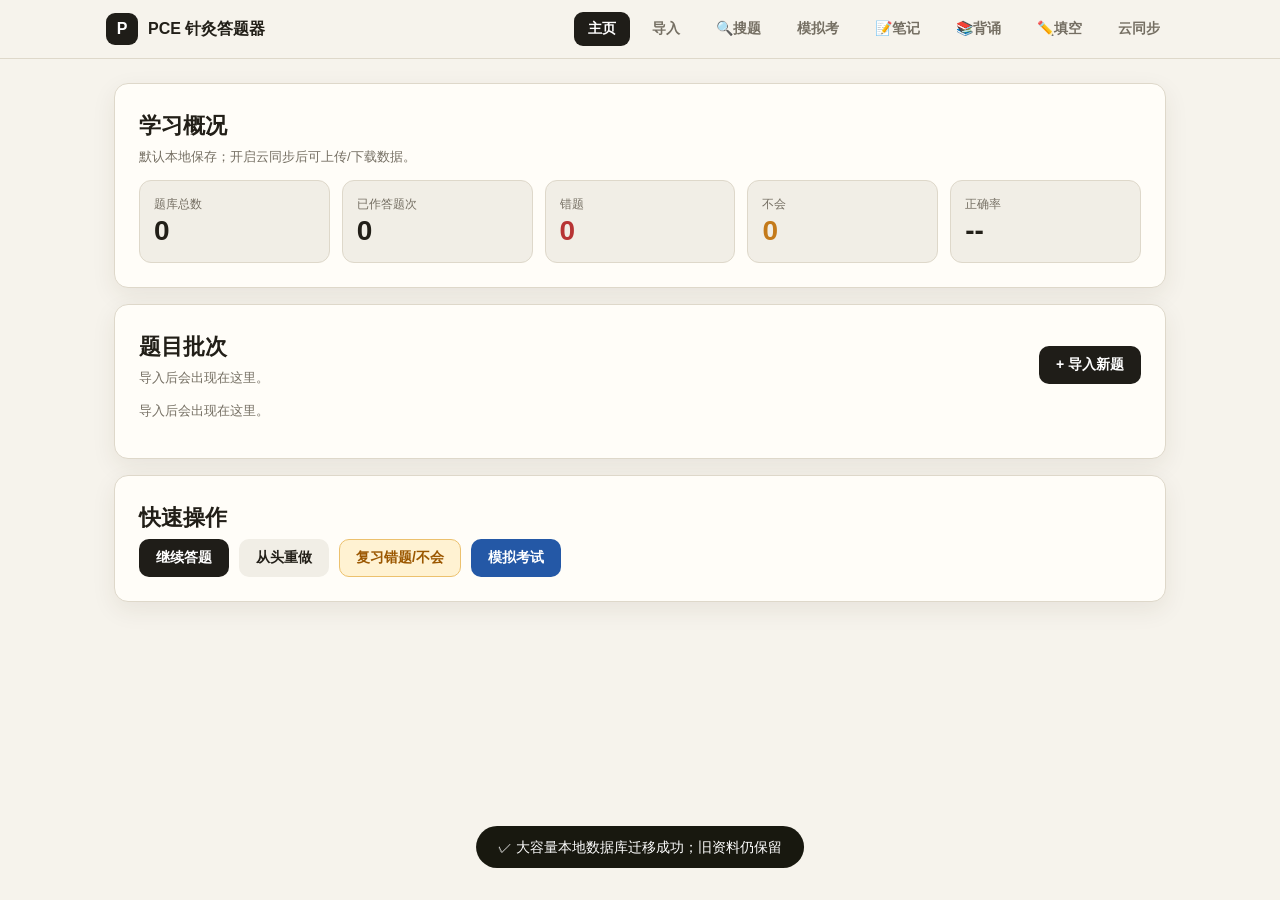
==== index.html @ 820c44d5 "Update app.js script version in index.html" ====
<!doctype html>
<html lang="zh-CN">
<head>
  <meta charset="utf-8" />
  <meta name="viewport" content="width=device-width, initial-scale=1" />
  <title>PCE 针灸答题器</title>
  <meta name="theme-color" content="#1f1d18" />
  <meta name="apple-mobile-web-app-capable" content="yes" />
  <meta name="apple-mobile-web-app-title" content="PCE答题器" />
  <link rel="manifest" href="manifest.json" />
  <link rel="stylesheet" href="style.css" />
</head>
<body>
<header>
  <div class="nav">
    <div class="brand"><div class="logo">P</div><span>PCE 针灸答题器</span></div>
    <button class="tab active" data-page="home">主页</button>
    <button class="tab" data-page="import">导入</button>
    <button class="tab" data-page="search">🔍搜题</button>
    <button class="tab" data-page="mock">模拟考</button>
    <button class="tab" data-page="notes">📝笔记</button>
    <button class="tab" data-page="study">📚背诵</button>
    <button class="tab" data-page="fill">✏️填空</button>
    <button class="tab" data-page="cloud">云同步</button>
  </div>
</header>

<main>
  <!-- HOME -->
  <section id="home" class="page active">
    <div class="card">
      <div class="title">学习概况</div>
      <div class="sub">默认本地保存；开启云同步后可上传/下载数据。</div>
      <div class="grid">
        <div class="stat"><div class="k">题库总数</div><div class="v" id="st-total">0</div></div>
        <div class="stat"><div class="k">已作答题次</div><div class="v" id="st-done">0</div></div>
        <div class="stat"><div class="k">错题</div><div class="v redtext" id="st-wrong">0</div></div>
        <div class="stat"><div class="k">不会</div><div class="v orangetext" id="st-dk">0</div></div>
        <div class="stat"><div class="k">正确率</div><div class="v" id="st-rate">--</div></div>
      </div>
    </div>
    <div class="card">
      <div class="row">
        <div><div class="title">题目批次</div><div class="sub">导入后会出现在这里。</div></div>
        <button class="btn primary spacer" onclick="showPage('import')">+ 导入新题</button>
      </div>
      <div id="batch-list"></div>
    </div>
    <div class="card">
      <div class="title">快速操作</div>
      <div class="row">
        <button class="btn primary" onclick="resumeQuiz()">继续答题</button>
        <button class="btn" onclick="startFirstBatch(true)">从头重做</button>
        <button class="btn orange" onclick="showPage('review');renderReview()">复习错题/不会</button>
        <button class="btn blue" onclick="showPage('mock');renderMockSetup()">模拟考试</button>
      </div>
    </div>
  </section>

  <!-- IMPORT -->
  <!-- SEARCH -->
  <section id="search" class="page">
    <div id="search-area"></div>
  </section>

  <section id="import" class="page">
    <div class="card">
      <div class="row"><button class="btn small" onclick="navBack()">← 返回</button><div class="title spacer" style="margin-left:10px">导入题目</div></div>
      <div class="sub">支持粘贴文本。TXT 可直接上传；PDF/DOCX 建议先复制文字粘贴。</div>
      <input id="batch-name" class="full" placeholder="批次名称，例如：PCE模拟卷A" />
      <label class="upload">
        <input id="file-input" type="file" accept=".txt" />
        <div class="upload-icon">📎</div>
        <div><b>点击上传 TXT</b></div>
        <div class="sub" id="upload-status">如果是 PDF/Word，请先复制题目文字再粘贴。</div>
      </label>
      <textarea id="raw" placeholder="把题目粘贴在这里：

34. 范女士月经延期，血量少，色淡，质稀。诊断为：
a）虚寒。b）实寒。c）气滞。d）阳虚。e）血虚。
答案：A"></textarea>
      <div class="hint"><b>格式：</b>题号用 34. 或 34、；选项用 A. / A) / a）都可以。答案可写"答案：A"。</div>
      <div class="row mt">
        <button class="btn primary" onclick="importQuestions(true)">导入并开始</button>
        <button class="btn" onclick="importQuestions(false)">仅导入</button>
        <span class="spacer sub">每题限时</span>
        <input id="limit" type="number" min="0" max="600" value="60" class="tiny" />
        <span class="sub">秒，0=不限时</span>
      </div>
      <div id="import-msg" class="sub mt"></div>
    </div>
  </section>

  <!-- QUIZ -->
  <section id="quiz" class="page">
    <div class="card">
      <div class="qtop">
        <div><div class="qcount">题 <strong id="q-num">--</strong> / <span id="q-total">--</span></div><div class="sub" id="q-batch"></div></div>
        <div class="timer spacer" id="timer" title="点击暂停/停止/重启">--</div>
      </div>
      <div class="progress"><div class="bar" id="qbar"></div></div>
      <div class="case" id="casebox"></div>
      <div class="qbody" id="qbody"></div>
      <div id="q-annotation-wrap" style="margin:6px 0 2px 0;display:none">
        <div style="font-size:12px;color:#888;margin-bottom:3px">📝 题目注释：</div>
        <div id="q-annotation-display" style="font-size:13px;color:#555;background:#fffbe6;border:1px solid #f0d060;border-radius:6px;padding:7px 10px;white-space:pre-wrap;cursor:pointer" onclick="toggleAnnotationEdit()"></div>
      </div>
      <div id="q-annotation-edit" style="margin:6px 0 2px 0;display:none">
        <textarea id="q-annotation-input" placeholder="添加题目注释（例如：案例题补充文字、考点说明…）" style="width:100%;min-height:60px;padding:8px;border:1px solid #f0d060;border-radius:6px;font-size:13px;resize:vertical;box-sizing:border-box;background:#fffdf5" oninput="saveAnnotation()"></textarea>
        <div style="font-size:11px;color:#aaa;margin-top:2px">输入后自动保存，点题目注释区域收起</div>
      </div>
      <button id="q-annotation-btn" onclick="toggleAnnotationEdit()" style="font-size:13px;color:#6040b0;background:#f0ebff;border:1px solid #d4c9f5;border-radius:6px;cursor:pointer;padding:5px 12px;margin-bottom:6px">📝 添加题目注释</button>
      <div class="opts" id="opts"></div>
      <div class="row actions" id="quiz-actions">
        <button class="btn small" onclick="prevQ()">← 上一题</button>
        <button class="btn small" onclick="skipQ()">跳过</button>
        <button class="btn small orange" id="dkbtn" onclick="toggleDK()">不会</button>
        <button class="btn small primary" onclick="nextQ()">确认/下一题 →</button>
        <button class="btn small red spacer" onclick="finishQuiz()">结束</button>
        <button class="btn small" id="back-to-search-btn" style="display:none" onclick="navTo('search')">🔍 回搜题</button>
      </div>
    </div>
  </section>

  <!-- RESULT -->
  <section id="result" class="page">
    <div class="card">
      <div class="row"><button class="btn small" onclick="navBack()">← 返回</button><div class="title spacer" style="margin-left:10px">答题结果</div></div>
      <div class="sub" id="result-batch"></div>
      <div class="grid">
        <div class="stat"><div class="k">总题</div><div class="v" id="rs-total">0</div></div>
        <div class="stat"><div class="k">答对</div><div class="v greentext" id="rs-ok">0</div></div>
        <div class="stat"><div class="k">答错</div><div class="v redtext" id="rs-bad">0</div></div>
        <div class="stat"><div class="k">不会</div><div class="v orangetext" id="rs-dk">0</div></div>
        <div class="stat"><div class="k">正确率</div><div class="v" id="rs-rate">--</div></div>
      </div>
    </div>
    <div class="card">
      <div class="title">补充/更正答案</div>
      <div class="sub">支持：43.A 每行一个，或 ACBDE 字母串。</div>
      <textarea id="answer-key" class="short" placeholder="43.A&#10;44.C&#10;45.B"></textarea>
      <div class="row mt">
        <button class="btn blue" onclick="compareKey()">按答案核对</button>
        <button class="btn purple" onclick="printReport()">打印复习报告 / 存 PDF</button>
        <button class="btn" onclick="downloadCSV()">下载 CSV</button>
      </div>
      <div id="key-msg" class="sub mt"></div>
    </div>
    <div class="card">
      <div class="title">明细</div>
      <div class="tablewrap">
        <table>
          <thead><tr><th>题号</th><th>题目</th><th>我选</th><th>答案</th><th>结果</th><th>解析</th></tr></thead>
          <tbody id="result-table"></tbody>
        </table>
      </div>
    </div>
  </section>

  <!-- REVIEW -->
  <section id="review" class="page">
    <div id="review-list"></div>
  </section>

  <!-- MOCK -->
  <section id="mock" class="page">
    <div id="mock-area"></div>
  </section>

  <!-- NOTES -->
  <section id="notes" class="page">
    <!-- rendered by renderNotes() -->
  </section>

  <!-- STUDY — 背诵页 -->
  <section id="study" class="page">
    <div id="study-area"></div>
  </section>

  <!-- FILL -->
  <section id="fill" class="page">
    <div id="fill-area"></div>
  </section>

  <!-- CLOUD -->
  <section id="cloud" class="page">
    <div class="card">
      <div class="row"><button class="btn small" onclick="navBack()">← 返回</button><div class="title spacer" style="margin-left:10px">云同步</div></div>
      <div class="sub">使用 Firebase 免费云端。先本地能用；设置 Firebase 后可注册账号、上传、下载。</div>
      <div class="hint">
        <b>Firebase 设置步骤：</b><br>
        1. Firebase Console → Add project<br>
        2. Build → Authentication → Email/Password 开启<br>
        3. Build → Firestore Database → Create database<br>
        4. Project settings → Web app → 复制 firebaseConfig<br>
        5. 粘贴到下面保存
      </div>
      <textarea id="firebase-config" class="short" placeholder='{"apiKey":"...","authDomain":"...","projectId":"...","storageBucket":"...","messagingSenderId":"...","appId":"..."}'></textarea>
      <div class="row mt">
        <button class="btn primary" onclick="saveFirebaseConfig()">保存 Firebase 配置</button>
        <button class="btn" onclick="loadFirebaseConfigToBox()">读取已保存配置</button>
      </div>
      <hr class="sep">
      <div class="hint">
        <b>🤖 Claude AI 解析功能：</b><br>
        需要 Anthropic API Key。去 <a href="https://console.anthropic.com" target="_blank" style="color:#1a4fa0">console.anthropic.com</a> → API Keys → Create Key<br>
        Key 只存在你自己的浏览器里。
      </div>
      <div class="row mt">
        <input id="api-key-input" type="password" placeholder="sk-ant-api03-..." style="flex:1" />
        <button class="btn primary" onclick="saveApiKey()">保存 API Key</button>
      </div>
      <div id="api-key-status" class="sub mt"></div>
      <hr class="sep">
      <div class="row">
        <input id="cloud-email" placeholder="Email" />
        <input id="cloud-pass" type="password" placeholder="Password" />
        <button class="btn blue" onclick="cloudRegister()">注册</button>
        <button class="btn primary" onclick="cloudLogin()">登录</button>
        <button class="btn" onclick="cloudLogout()">退出</button>
      </div>
      <div id="cloud-status" class="hint mt">未登录。</div>
      <div class="row mt">
        <button class="btn green" onclick="cloudUpload()">上传本地数据到云端</button>
        <button class="btn orange" onclick="cloudDownload()">从云端下载覆盖本地</button>
      </div>
      <div class="hint mt"><b>注意：</b>下载会覆盖当前本地数据。第一次同步建议先上传。</div>
    </div>
  </section>
</main>

<!-- MODAL -->
<div id="modal-bg" class="modal-bg" onclick="if(event.target.id==='modal-bg')closeModal()">
  <div class="modal">
    <div class="modal-header row"><b id="m-title">题目</b><button class="btn small spacer" onclick="closeModal()">✕ 关闭</button></div>
    <div id="m-content" class="mt"></div>
  </div>
</div>
<div id="toast"></div>

<script src="app.js?v=181"></script>
<script>
  // Init notes page when tab clicked
  document.querySelector('.tab[data-page="notes"]').addEventListener('click', function(){ renderNotes(); });
  // study and fill tab clicks handled in app.js tab handler
  var reviewTab=document.querySelector('.tab[data-page="review"]');
  if(reviewTab) reviewTab.addEventListener('click', function(){ renderReview(); });
  document.querySelector('.tab[data-page="mock"]').addEventListener('click', function(){ renderMockSetup(); });
  if ('serviceWorker' in navigator) {
    window.addEventListener('load', function(){ navigator.serviceWorker.register('./sw.js').catch(function(){}); });
  }
</script>
</body>
</html>
---- style.css ----
*{box-sizing:border-box;margin:0;padding:0}
:root{--bg:#f6f3ec;--card:#fffdf8;--card2:#f1eee6;--line:#ded8ca;--text:#221f18;--muted:#756f63;--dark:#1f1d18;--green:#28744d;--red:#b73434;--orange:#c47a1a;--blue:#2458a6;--purple:#6846b7;--radius:14px;--shadow:0 8px 24px rgba(60,45,25,.08)}
body{font-family:-apple-system,BlinkMacSystemFont,"PingFang SC","Microsoft YaHei",Arial,sans-serif;background:var(--bg);color:var(--text);min-height:100vh;line-height:1.6}
header{position:sticky;top:0;z-index:20;background:rgba(246,243,236,.96);backdrop-filter:blur(10px);border-bottom:1px solid var(--line)}
.nav{max-width:1100px;margin:auto;height:58px;display:flex;align-items:center;gap:8px;padding:0 16px;overflow:auto}
.brand{font-weight:850;margin-right:auto;display:flex;align-items:center;gap:10px;white-space:nowrap}.logo{width:32px;height:32px;border-radius:9px;background:var(--dark);color:white;display:flex;align-items:center;justify-content:center;font-weight:900}
button{font-family:inherit;cursor:pointer;border:none}.tab{padding:8px 13px;border-radius:9px;background:transparent;color:var(--muted);font-weight:700;white-space:nowrap}.tab:hover{background:var(--card2);color:var(--text)}.tab.active{background:var(--dark);color:white}
main{max-width:1100px;margin:auto;padding:24px 16px 80px}.page{display:none}.page.active{display:block}.card{background:var(--card);border:1px solid var(--line);border-radius:var(--radius);padding:20px;box-shadow:var(--shadow);margin-bottom:16px}
.title{font-size:22px;font-weight:850;margin-bottom:4px}.sub{color:var(--muted);font-size:13px;margin-bottom:12px}.grid{display:grid;grid-template-columns:repeat(auto-fit,minmax(145px,1fr));gap:12px}.stat{background:var(--card2);border:1px solid var(--line);border-radius:12px;padding:14px}.stat .k{font-size:12px;color:var(--muted)}.stat .v{font-size:28px;font-weight:850;line-height:1.2}
.row{display:flex;gap:10px;align-items:center;flex-wrap:wrap}.spacer{margin-left:auto}.btn{padding:9px 16px;border-radius:10px;font-weight:750;font-size:14px;border:1px solid transparent;background:var(--card2);color:var(--text);display:inline-flex;align-items:center;justify-content:center;gap:6px}.btn:hover{filter:brightness(.97)}.primary{background:var(--dark);color:white}.green{background:var(--green);color:white}.red{background:var(--red);color:white}.orange{background:#fff2d2;color:#9b5700;border-color:#ecc16e}.blue{background:var(--blue);color:white}.purple{background:var(--purple);color:white}.small{padding:6px 10px;font-size:12px;border-radius:8px}
input,textarea,select{font-family:inherit;border:1px solid #c9c0ad;background:#fff;color:var(--text);border-radius:10px;padding:10px 12px;outline:none;font-size:14px}input:focus,textarea:focus{border-color:var(--dark)}textarea{width:100%;min-height:260px;resize:vertical;line-height:1.75}.short{min-height:100px}.full{width:100%;margin-bottom:12px}.tiny{width:75px}.mt{margin-top:12px}.sep{border:none;border-top:1px solid var(--line);margin:16px 0}
.hint{font-size:12px;color:var(--muted);background:var(--card2);border:1px solid var(--line);border-radius:10px;padding:10px 12px;margin-top:10px}.upload{border:2px dashed #c9c0ad;background:var(--card2);border-radius:14px;padding:22px;text-align:center;margin-bottom:12px;cursor:pointer;display:block}.upload:hover{border-color:var(--blue);background:#eaf0fb}.upload input{display:none}.upload-icon{font-size:28px}
.batch{display:flex;align-items:center;gap:10px;padding:12px 14px;border:1px solid var(--line);border-radius:12px;background:var(--card2);margin-bottom:9px}.batch-name{font-weight:800;flex:1;min-width:160px}.badge{display:inline-block;padding:2px 8px;border-radius:999px;font-size:11px;font-weight:800;border:1px solid var(--line);background:white;color:var(--muted);white-space:nowrap}.badge.green{background:#e5f3eb;color:var(--green);border-color:#b9dcc8}.badge.red{background:#fae6e6;color:var(--red);border-color:#efbcbc}.badge.orange{background:#fff2d2;color:#a05b00;border-color:#e9c46c}.badge.blue{background:#e8effa;color:var(--blue);border-color:#bad0ef}
.empty{text-align:center;color:var(--muted);padding:38px 10px}.empty strong{display:block;color:var(--text);font-size:18px;margin-bottom:4px}.redtext{color:var(--red)}.orangetext{color:var(--orange)}.greentext{color:var(--green)}
.qtop{display:flex;align-items:center;gap:14px;border-bottom:1px solid var(--line);padding-bottom:14px;margin-bottom:14px}.qcount{font-size:14px;color:var(--muted)}.qcount strong{font-size:24px;color:var(--text)}.progress{height:6px;background:var(--line);border-radius:99px;overflow:hidden;margin-bottom:16px}.bar{height:100%;background:var(--dark);width:0%;transition:.25s}.timer{min-width:72px;text-align:center;border:1px solid var(--line);background:var(--card2);border-radius:12px;padding:6px 8px;font-weight:850}.timer.warn{color:var(--orange)}.timer.danger{color:var(--red)}
.case{display:none;background:#fff8de;border:1px solid #e5c66d;border-radius:12px;padding:12px 14px;margin-bottom:13px;white-space:pre-wrap;font-size:14px}.case b{color:#805100}.qbody{background:var(--card2);border:1px solid var(--line);border-radius:12px;padding:17px 18px;font-size:16px;white-space:pre-wrap;margin-bottom:15px}
.opts{display:flex;flex-direction:column;gap:9px;margin-bottom:14px}.opt{display:flex;align-items:flex-start;gap:12px;background:white;border:1.7px solid var(--line);border-radius:12px;padding:12px 14px;text-align:left;font-size:15px;color:var(--text);width:100%}.opt:hover{background:#faf7ee}.opt.selected{border-color:var(--dark);background:#f3efe5}.letter{width:28px;height:28px;border-radius:50%;border:1.5px solid var(--line);display:flex;align-items:center;justify-content:center;font-weight:850;flex-shrink:0;background:var(--card2)}.opt.selected .letter{background:var(--dark);color:white;border-color:var(--dark)}
.tablewrap{overflow-x:auto;border:1px solid var(--line);border-radius:12px}table{width:100%;border-collapse:collapse;font-size:13px}th,td{padding:9px 10px;border-bottom:1px solid var(--line);text-align:left;vertical-align:top}th{background:var(--card2);color:var(--muted);font-size:12px}tr:hover td{background:#faf7ee}

/* ══ MODAL FIX — 平板/手机可完整滚动 ══
   关键：modal-bg 本身滚动，modal 不限高度
   这样在华为平板上也能看到全部内容       */
.modal-bg{
  display:none;
  position:fixed;inset:0;
  background:rgba(0,0,0,.48);
  z-index:50;
  /* 改为顶部对齐+背景层可滚动 */
  overflow-y:auto;
  -webkit-overflow-scrolling:touch;
  padding:16px;
}
.modal-bg.open{display:block}
/* 让modal居中但不限高度 */
.modal{
  background:var(--card);
  border-radius:16px;
  max-width:820px;
  width:100%;
  margin:0 auto;          /* 水平居中 */
  /* 不设max-height，让背景层滚动 */
  padding:20px;
  box-shadow:0 20px 70px rgba(0,0,0,.32);
  position:relative;
}
/* 标题栏sticky，滚动时始终可见关闭按钮 */
.modal-header{
  position:sticky;top:-16px;
  background:var(--card);
  z-index:5;
  padding-bottom:10px;
  margin-bottom:4px;
  border-bottom:1px solid var(--line);
}

.explain{background:#f3edff;border:1px solid #d6c7fa;border-radius:12px;padding:12px 14px;margin-top:12px;font-size:14px;white-space:pre-wrap}
#toast{position:fixed;bottom:24px;left:50%;transform:translateX(-50%);background:#1f1d18;color:white;padding:10px 18px;border-radius:999px;z-index:100;opacity:0;transition:.25s;font-size:14px;pointer-events:none}#toast.show{opacity:1}
@media(max-width:640px){.brand span{display:none}.tab{font-size:12px;padding:7px 9px}.qtop{align-items:flex-start}.spacer{margin-left:0}.btn{flex:1}.row.actions .btn{font-size:12px;padding:7px 8px}.batch{align-items:flex-start}.batch .btn{flex:0 0 auto}}
@media print{header,.modal-bg,#toast{display:none!important}body{background:white}main{max-width:none;padding:0}.card{box-shadow:none;border:none}}

/* 计时器状态颜色 */
.timer.green  { color: #2e7d52; }
.timer.orange { color: #c47a1a; }
.timer.red    { color: #b83232; font-weight: 700; }
.timer.paused { color: #888; font-style: italic; }

/* 选项按钮 */
.opt {
  display: flex; align-items: flex-start; gap: 12px;
  padding: 12px 16px; border: 1.5px solid #dddbd3;
  border-radius: 8px; background: #fff; cursor: pointer;
  text-align: left; font-size: 14px; line-height: 1.65;
  color: #18180f; transition: all .12s; width: 100%;
  margin-bottom: 8px; font-family: inherit;
}
.opt:hover, .opt:active { background: #f0efe9; border-color: #c8c5bb; }
.opt.sel { border-color: #18180f; background: #f0efe9; }
.opt.sel .opt-letter { background: #18180f; color: #fff; border-color: #18180f; }
.opt-letter {
  flex-shrink: 0; width: 30px; height: 30px; border-radius: 50%;
  background: #f0efe9; border: 1.5px solid #c8c5bb;
  display: flex; align-items: center; justify-content: center;
  font-size: 13px; font-weight: 700; color: #6b6860;
}
.btn.orange.on { background: #c47a1a !important; color: #fff !important; }
#casebox { background: #fffbe6; border: 1.5px solid #f0d060; border-radius: 8px; padding: 12px 16px; margin-bottom: 1rem; display: none; }
.case-title { font-size: 11px; font-weight: 700; color: #8a6000; margin-bottom: 6px; }
.case-text  { font-size: 14px; line-height: 1.8; white-space: pre-wrap; }
.batch-row { display: flex; align-items: center; gap: 8px; padding: 10px 12px; background: #f0efe9; border: 1px solid #dddbd3; border-radius: 8px; margin-bottom: 6px; flex-wrap: wrap; }
.batch-name { font-size: 14px; font-weight: 600; flex: 1; min-width: 100px; }
.batch-meta { font-size: 12px; color: #6b6860; }
#toast { position: fixed; bottom: 2rem; left: 50%; transform: translateX(-50%); background: #18180f; color: #fff; padding: 10px 22px; border-radius: 30px; font-size: 14px; z-index: 9999; opacity: 0; transition: opacity .3s; pointer-events: none; white-space: nowrap; max-width: 90vw; text-align: center; }
#toast.show { opacity: 1; }

/* 平板 768px+ */
@media (min-width: 768px) {
  .tab { padding: 8px 14px; font-size: 14px; }
  main { padding: 1.5rem; }
  .card { padding: 1.5rem; }
  .grid { grid-template-columns: repeat(5, 1fr); }
  .opts { gap: 10px; }
  .opt { font-size: 15px; padding: 13px 18px; }
  .qbody { font-size: 16px; }
  .modal { max-width: 680px; }
}

/* 手机 max 640px */
@media (max-width: 640px) {
  header .nav { overflow-x: auto; -webkit-overflow-scrolling: touch; scrollbar-width: none; gap: 2px; padding: 0 8px; }
  header .nav::-webkit-scrollbar { display: none; }
  .brand span { display: none; }
  .tab { padding: 6px 10px; font-size: 12px; white-space: nowrap; flex-shrink: 0; }
  main { padding: 0.75rem 0.75rem 5rem; }
  .card { padding: 1rem; border-radius: 10px; }
  .title { font-size: 17px; }
  .grid { grid-template-columns: repeat(3, 1fr); gap: 8px; }
  .stat .v { font-size: 22px; }
  .stat .k { font-size: 11px; }
  .qbody { font-size: 14px; padding: 1rem; }
  .opt { font-size: 13.5px; padding: 11px 12px; gap: 10px; }
  .opt-letter { width: 26px; height: 26px; font-size: 12px; }
  .actions { gap: 6px; }
  .actions .btn { flex: 1; justify-content: center; font-size: 12px; padding: 8px 4px; }
  .tablewrap { font-size: 12px; }
  .tablewrap th, .tablewrap td { padding: 7px 6px; }
  .tablewrap th:nth-child(2), .tablewrap td:nth-child(2) { display: none; }
  /* 手机弹窗从底部弹出 */
  .modal { border-radius: 16px 16px 0 0; margin-bottom: 0; }
}

@media (max-width: 390px) {
  .grid { grid-template-columns: repeat(2, 1fr); }
  .actions .btn { font-size: 11px; padding: 7px 2px; }
}
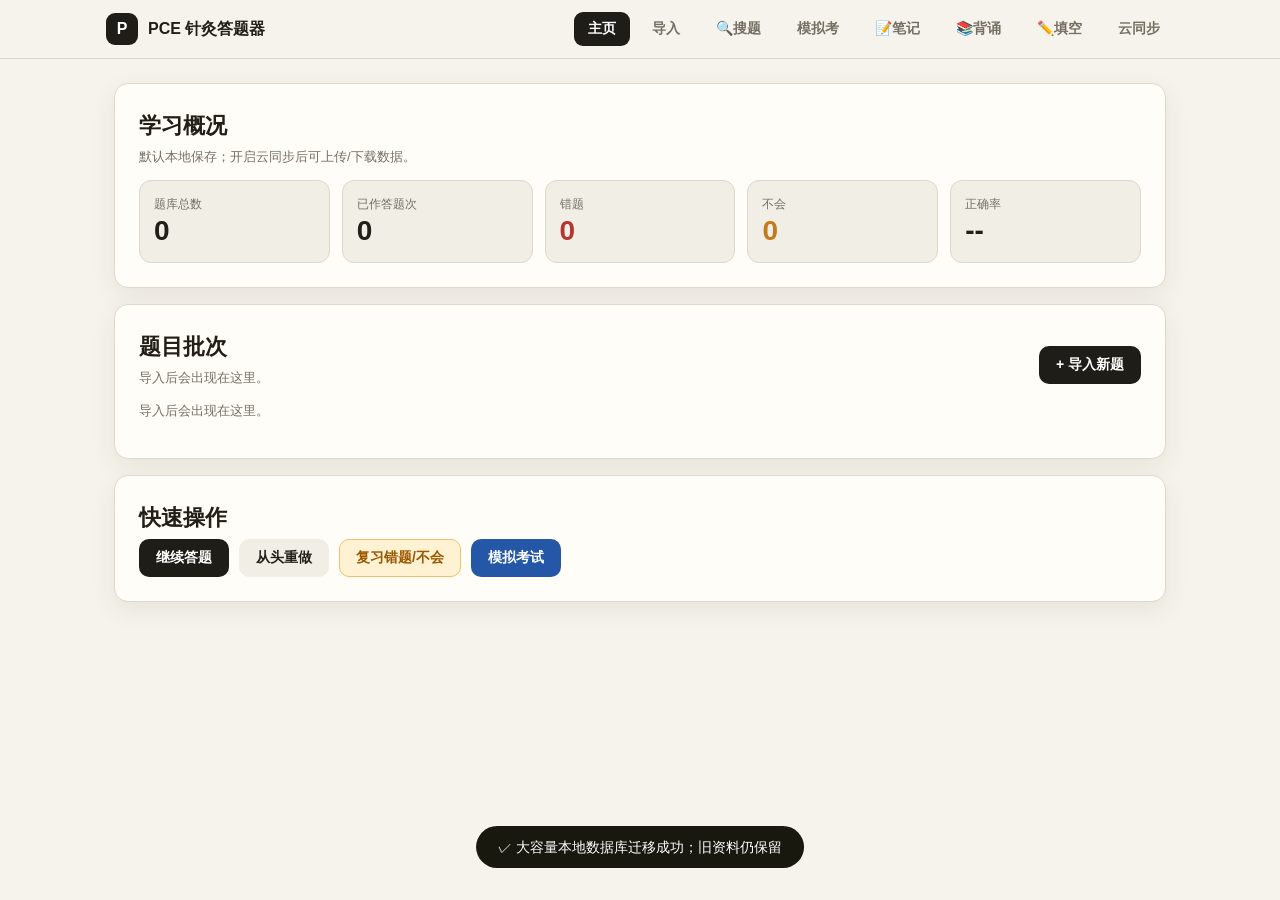
==== commit 3787c915: "Update index.html" ====
--- a/index.html
+++ b/index.html
@@ -238,7 +238,7 @@
 </div>
 <div id="toast"></div>
 
-<script src="app.js?v=181"></script>
+<script src="app.js?v=182"></script>
 <script>
   // Init notes page when tab clicked
   document.querySelector('.tab[data-page="notes"]').addEventListener('click', function(){ renderNotes(); });
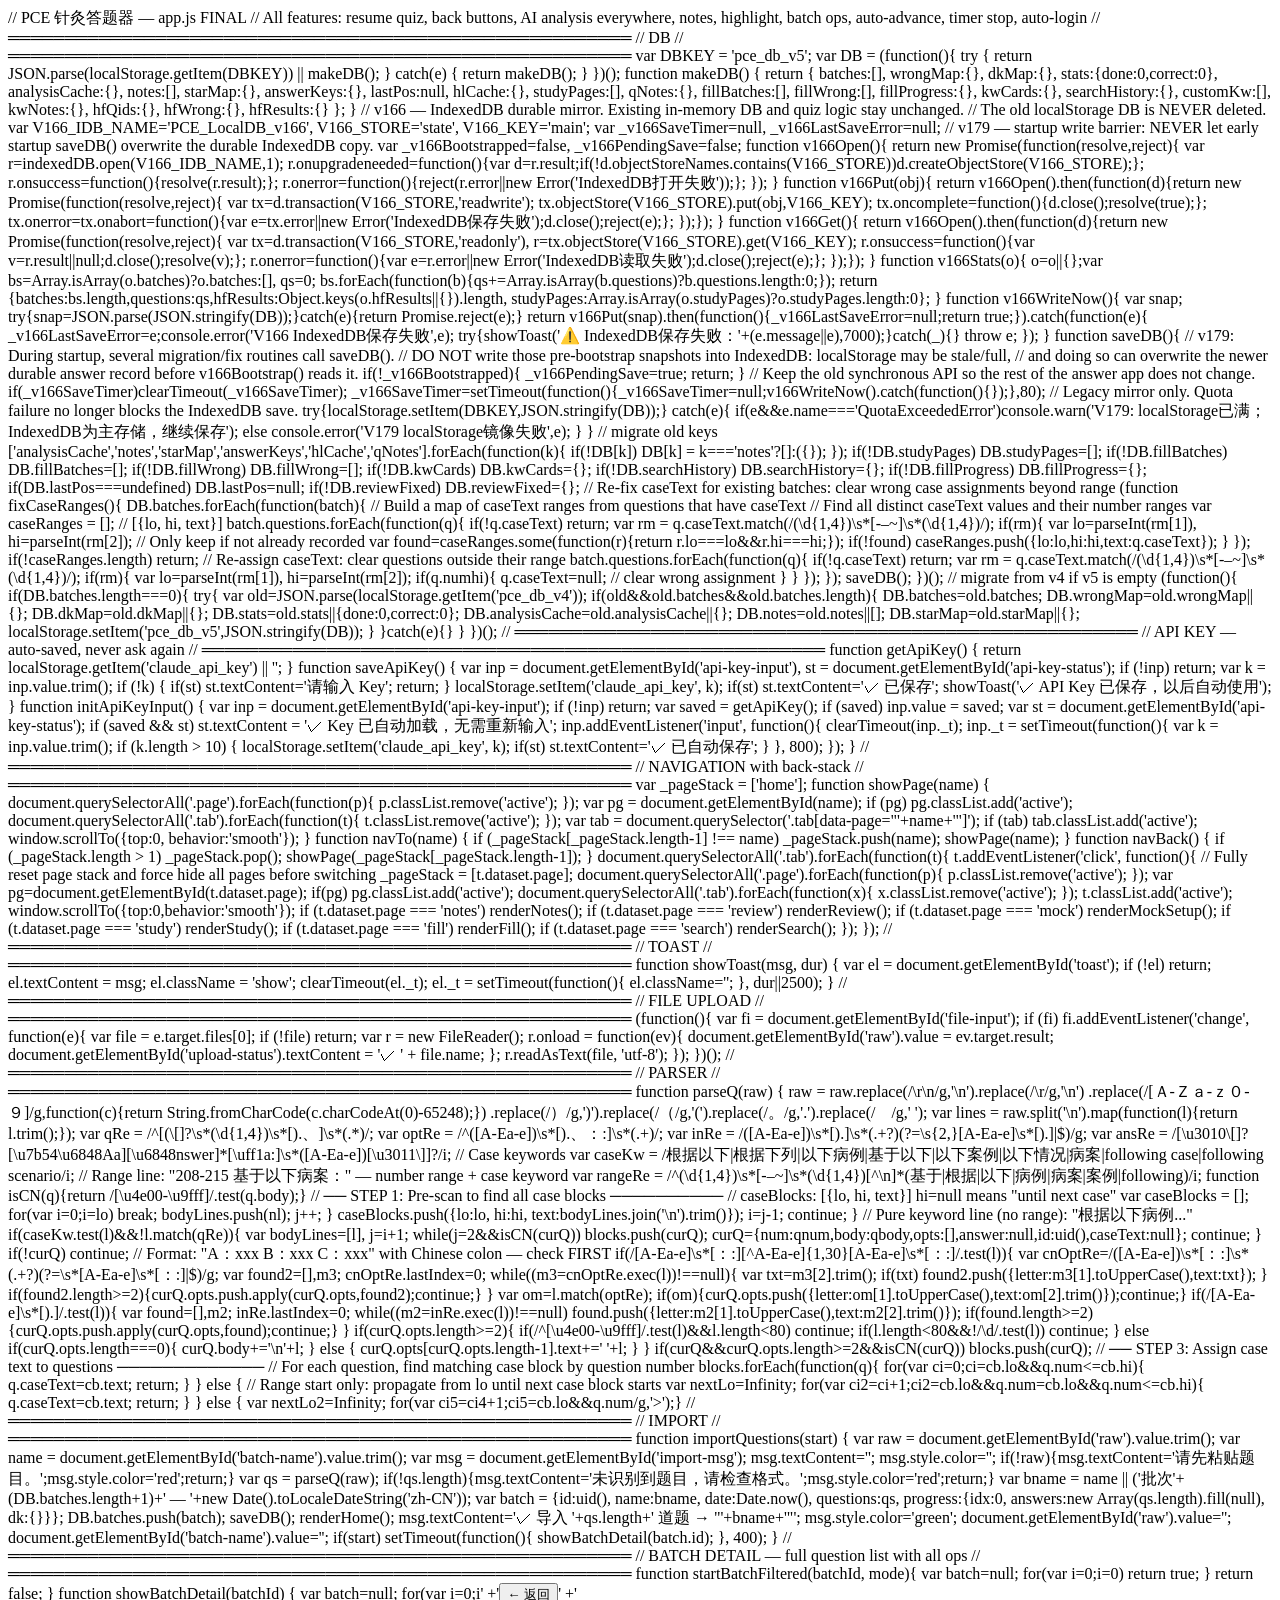
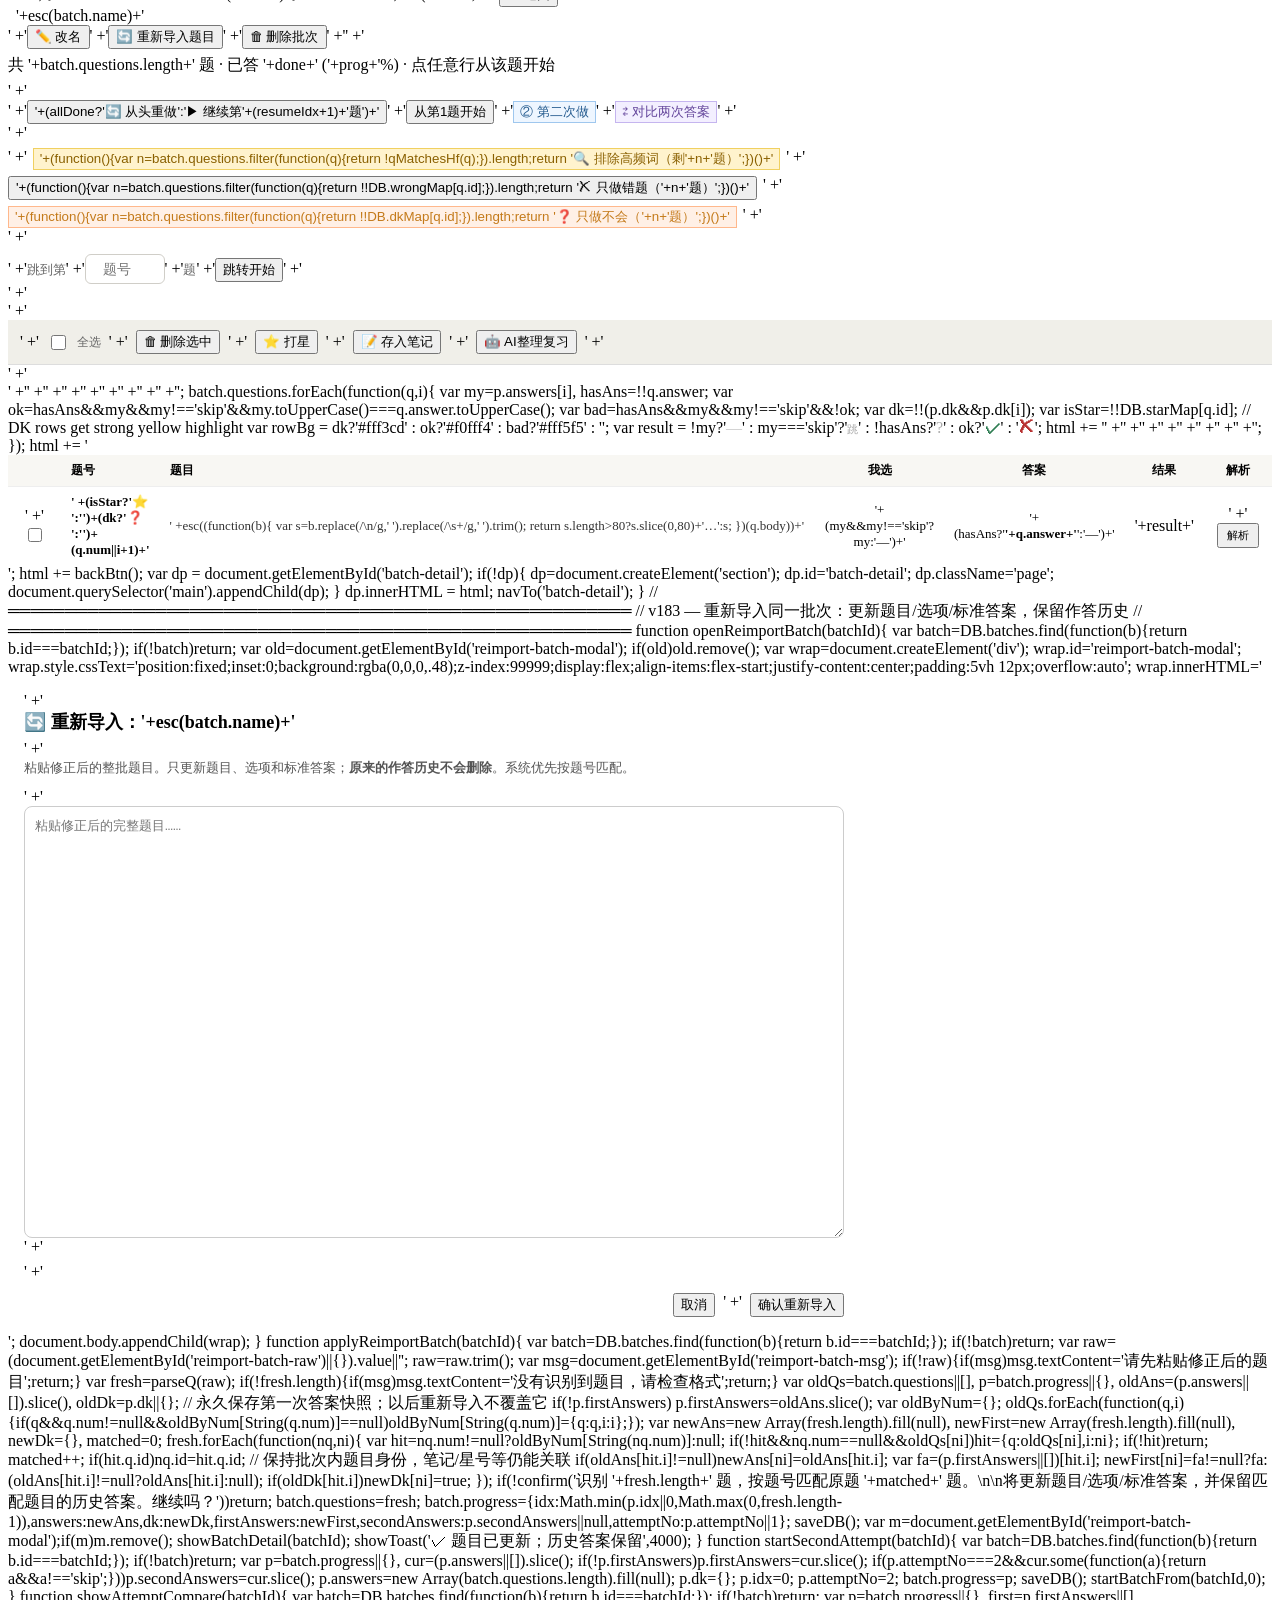
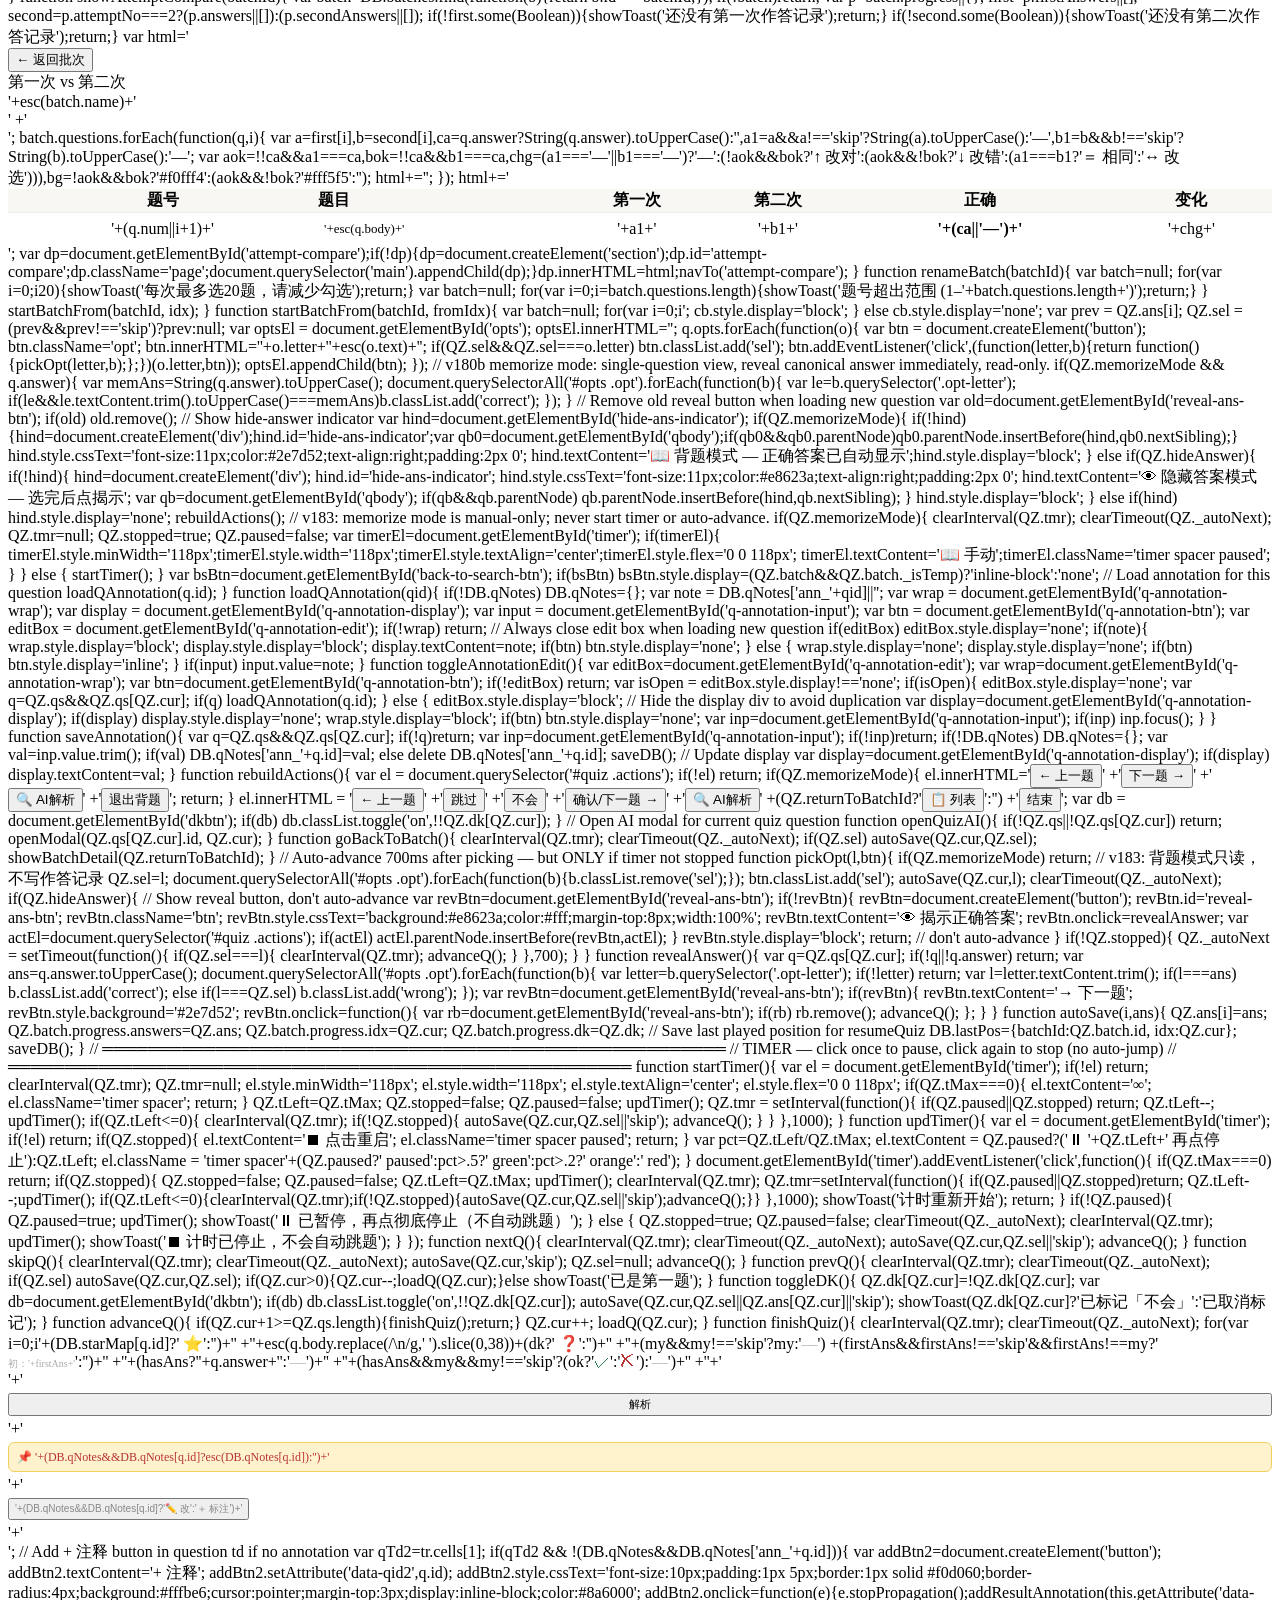
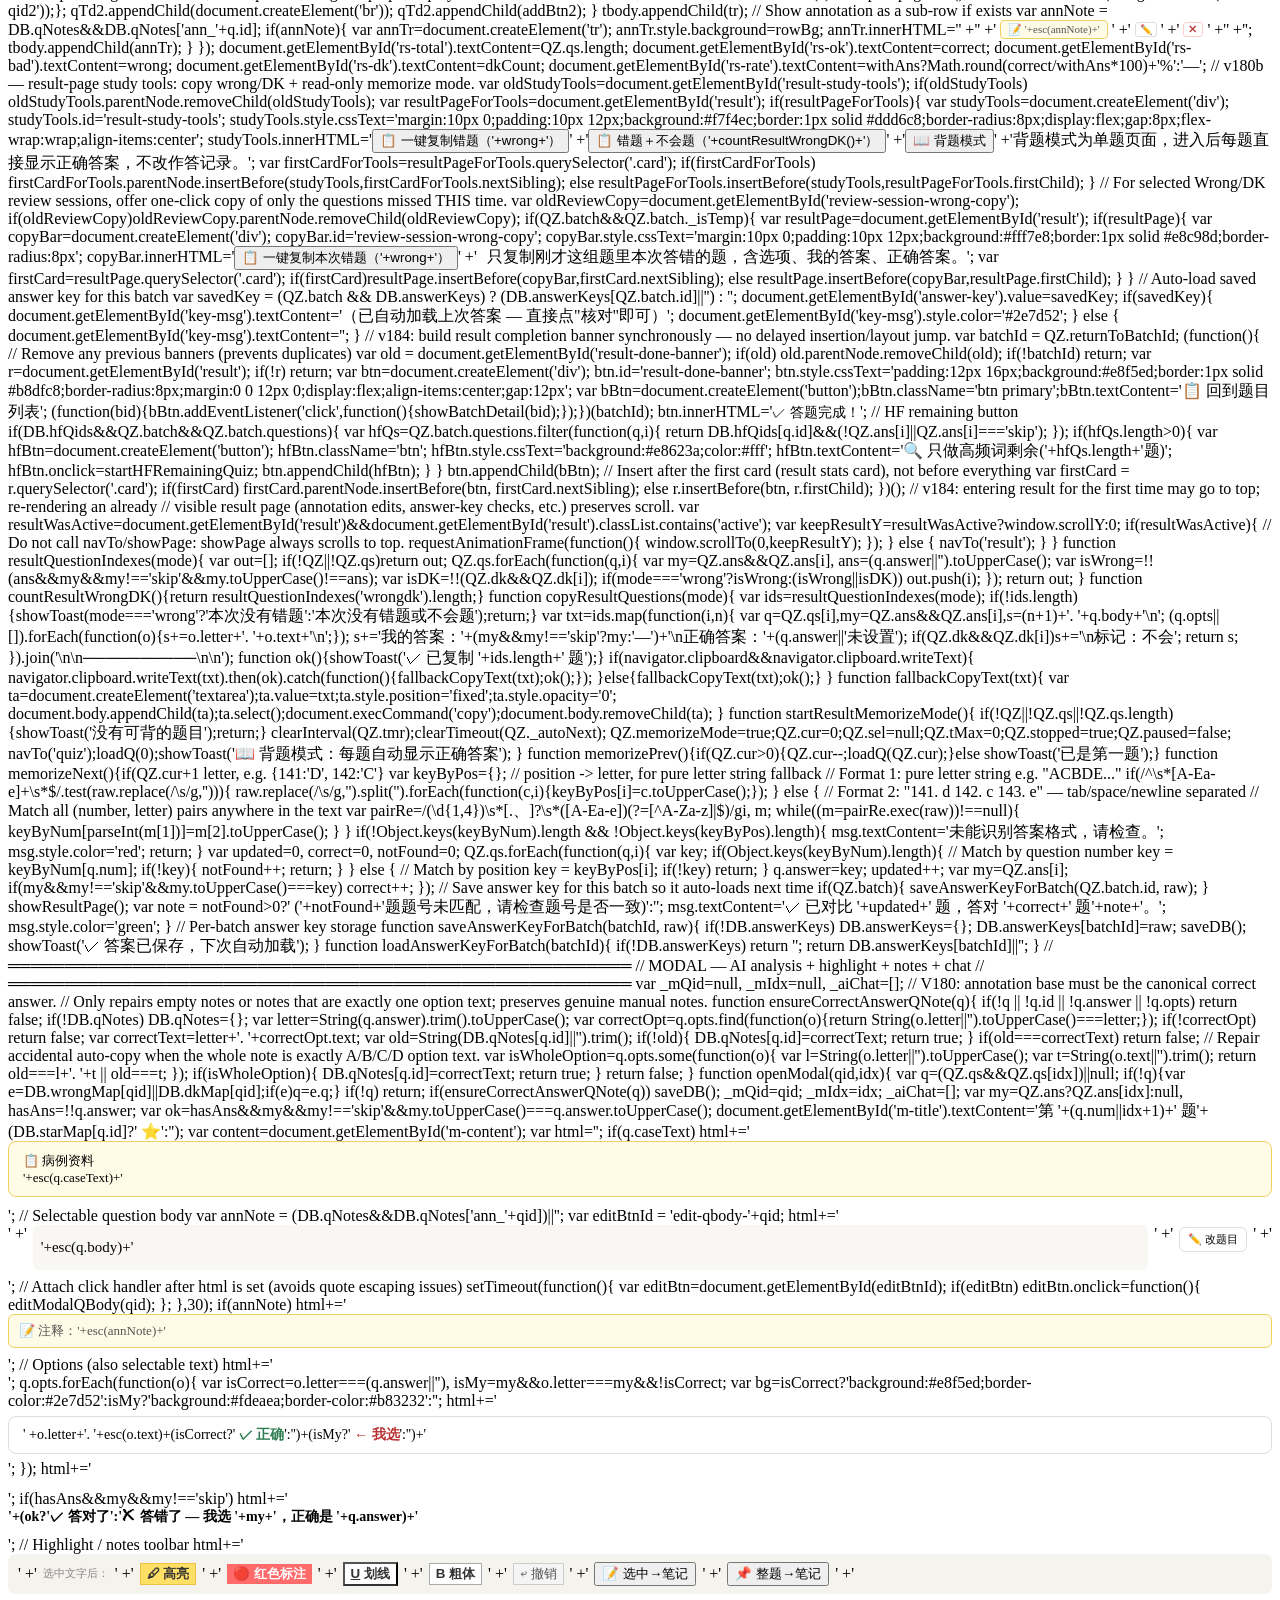
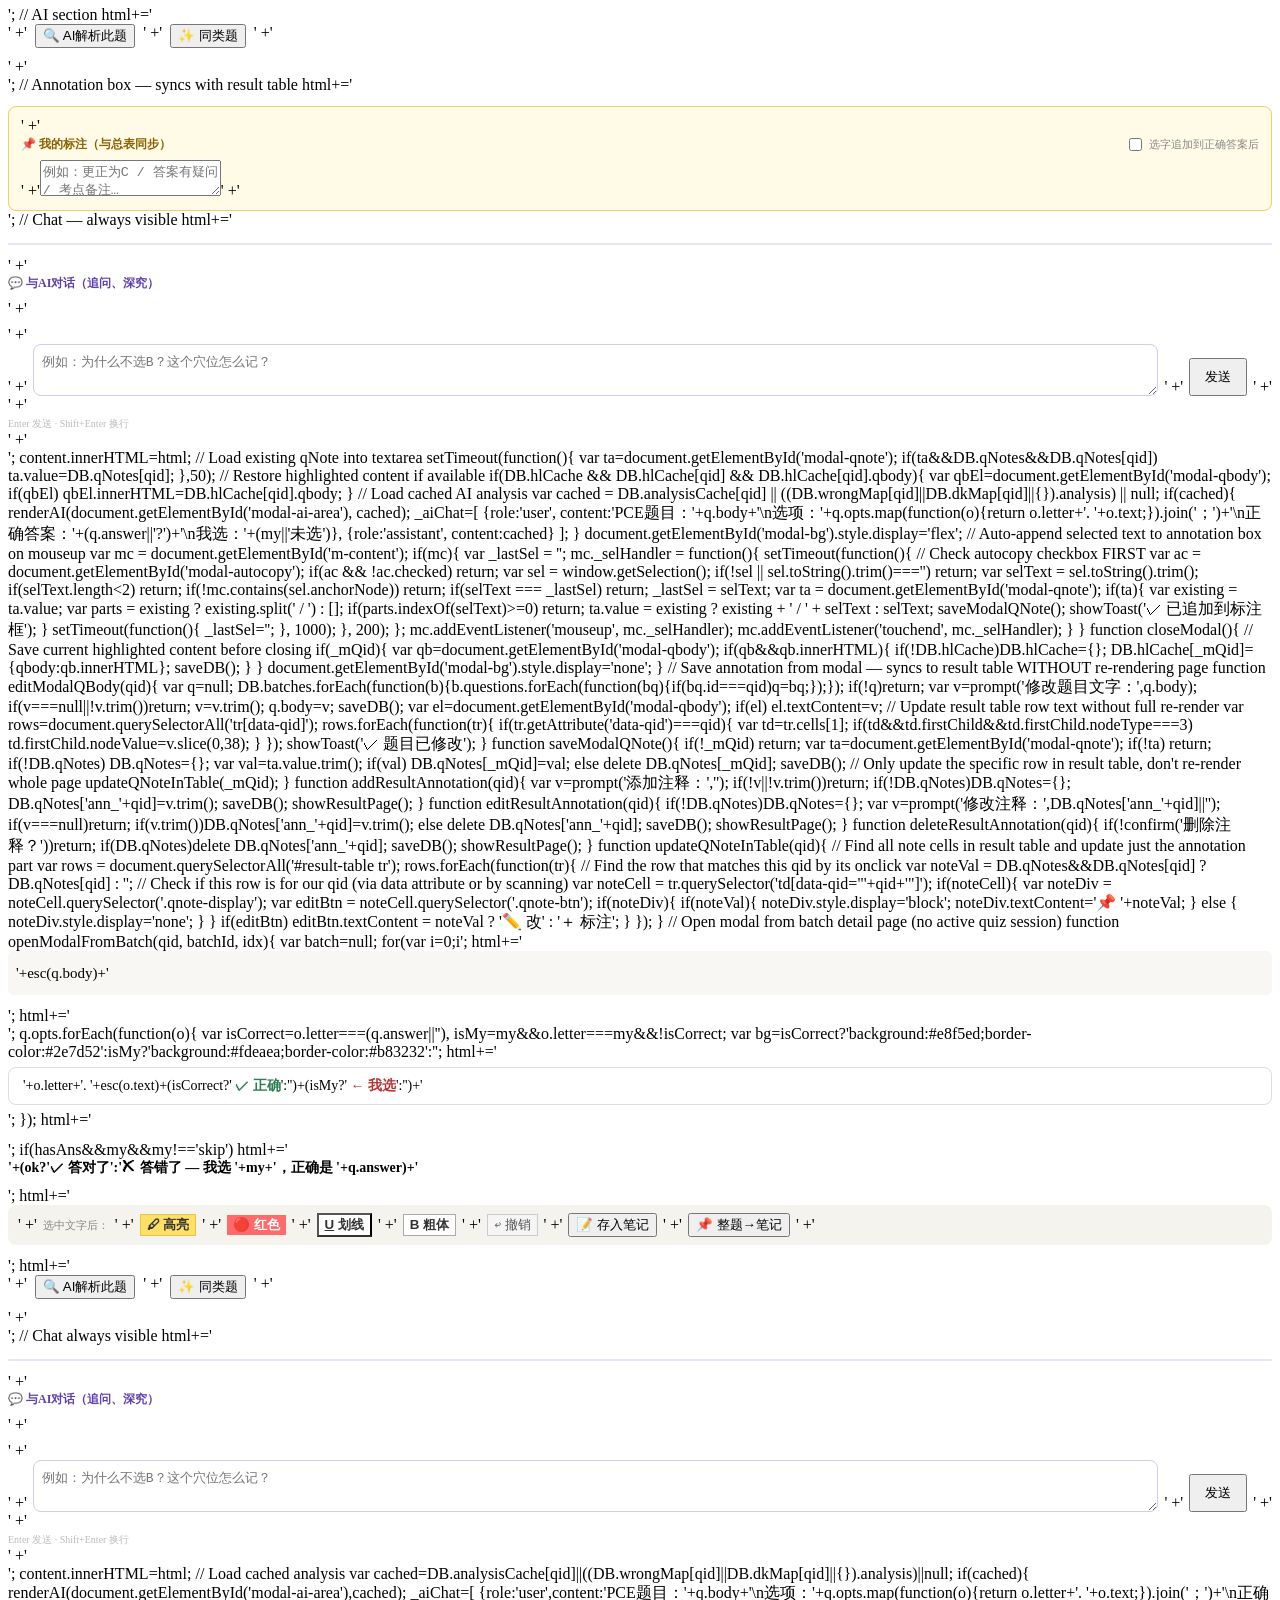
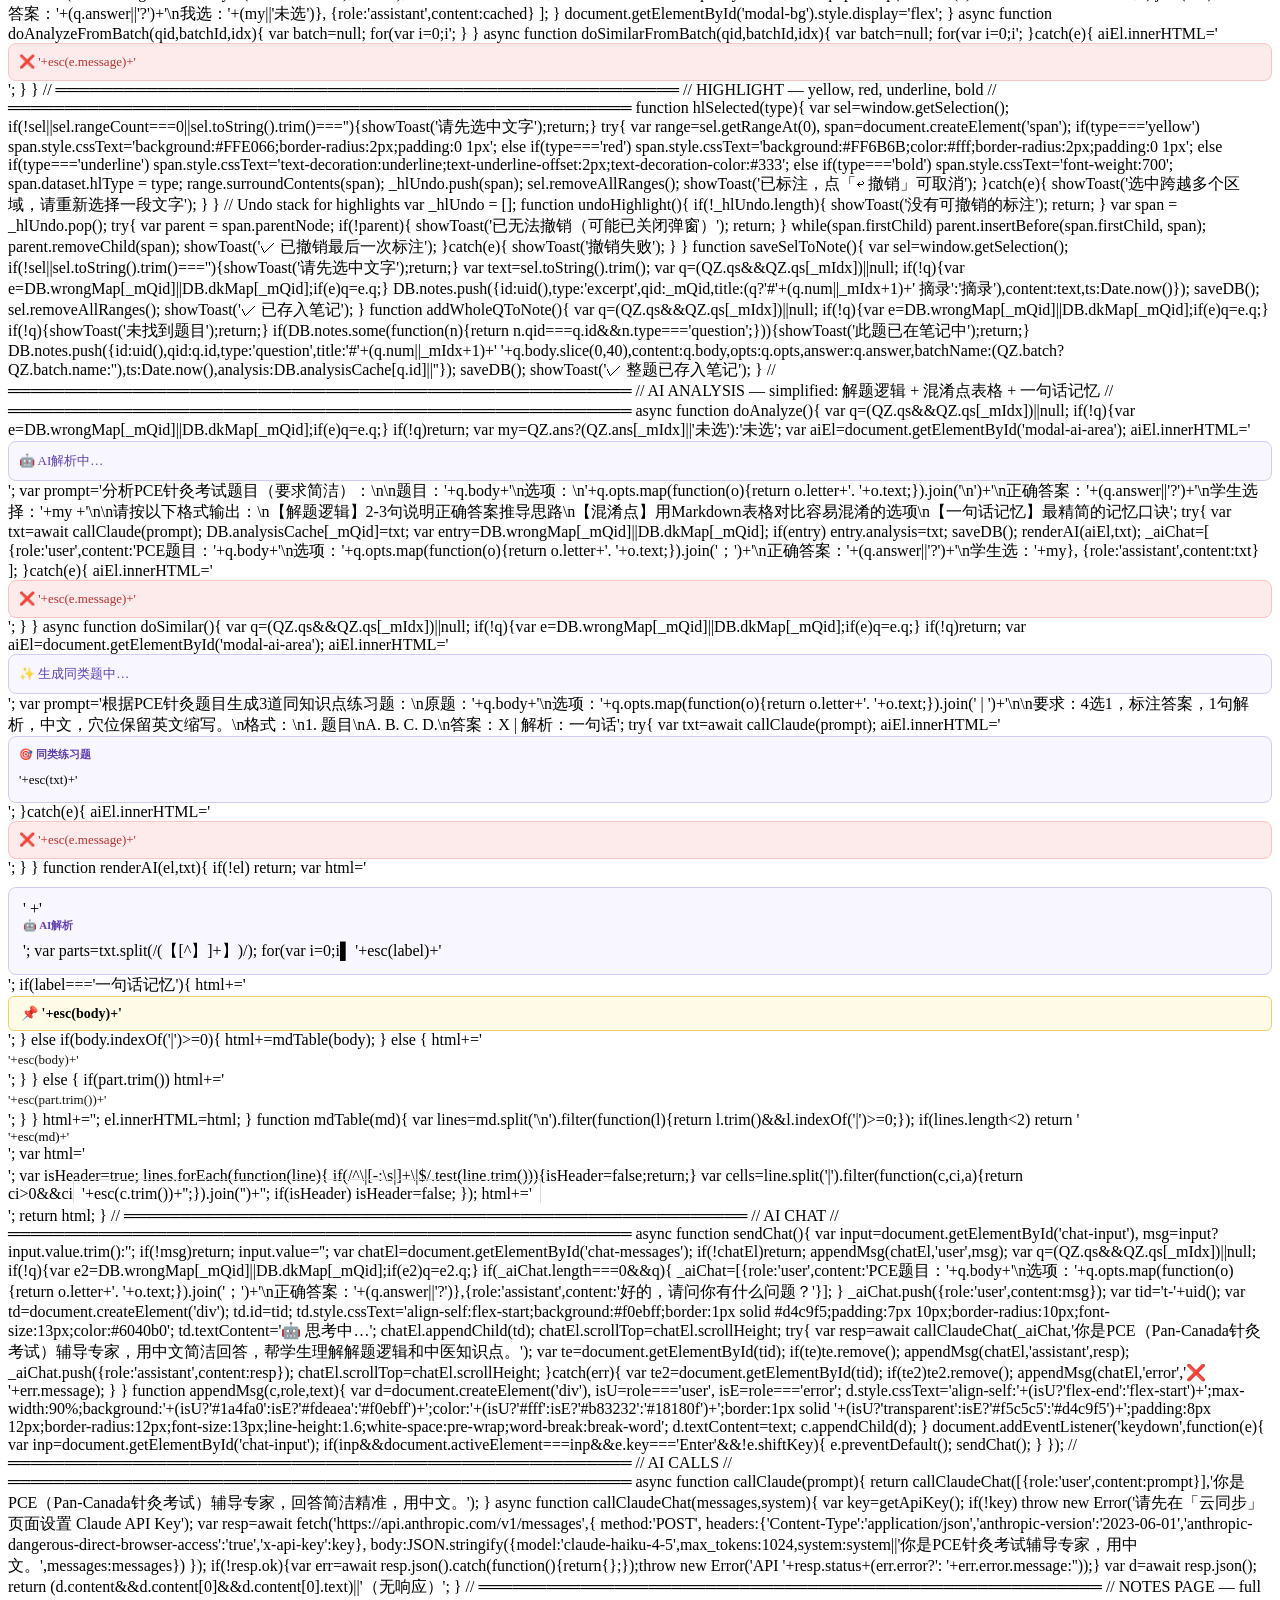
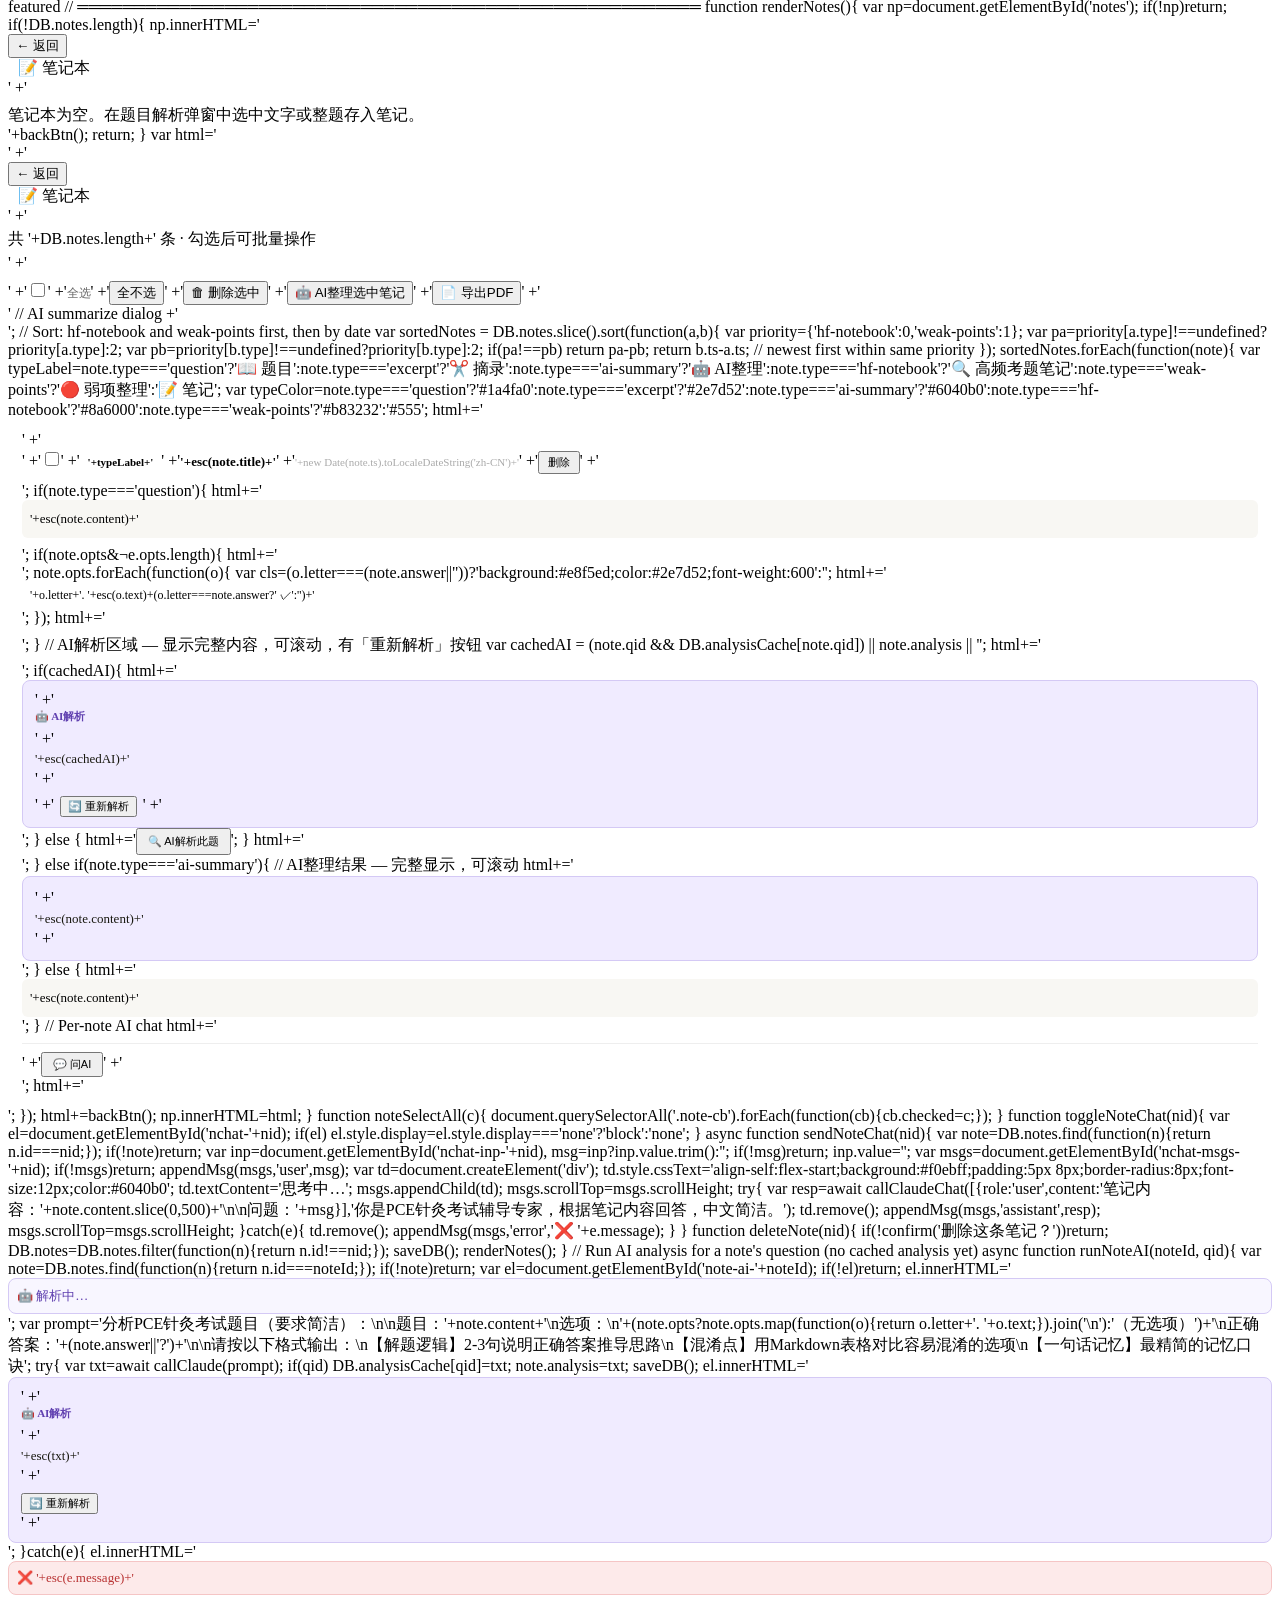
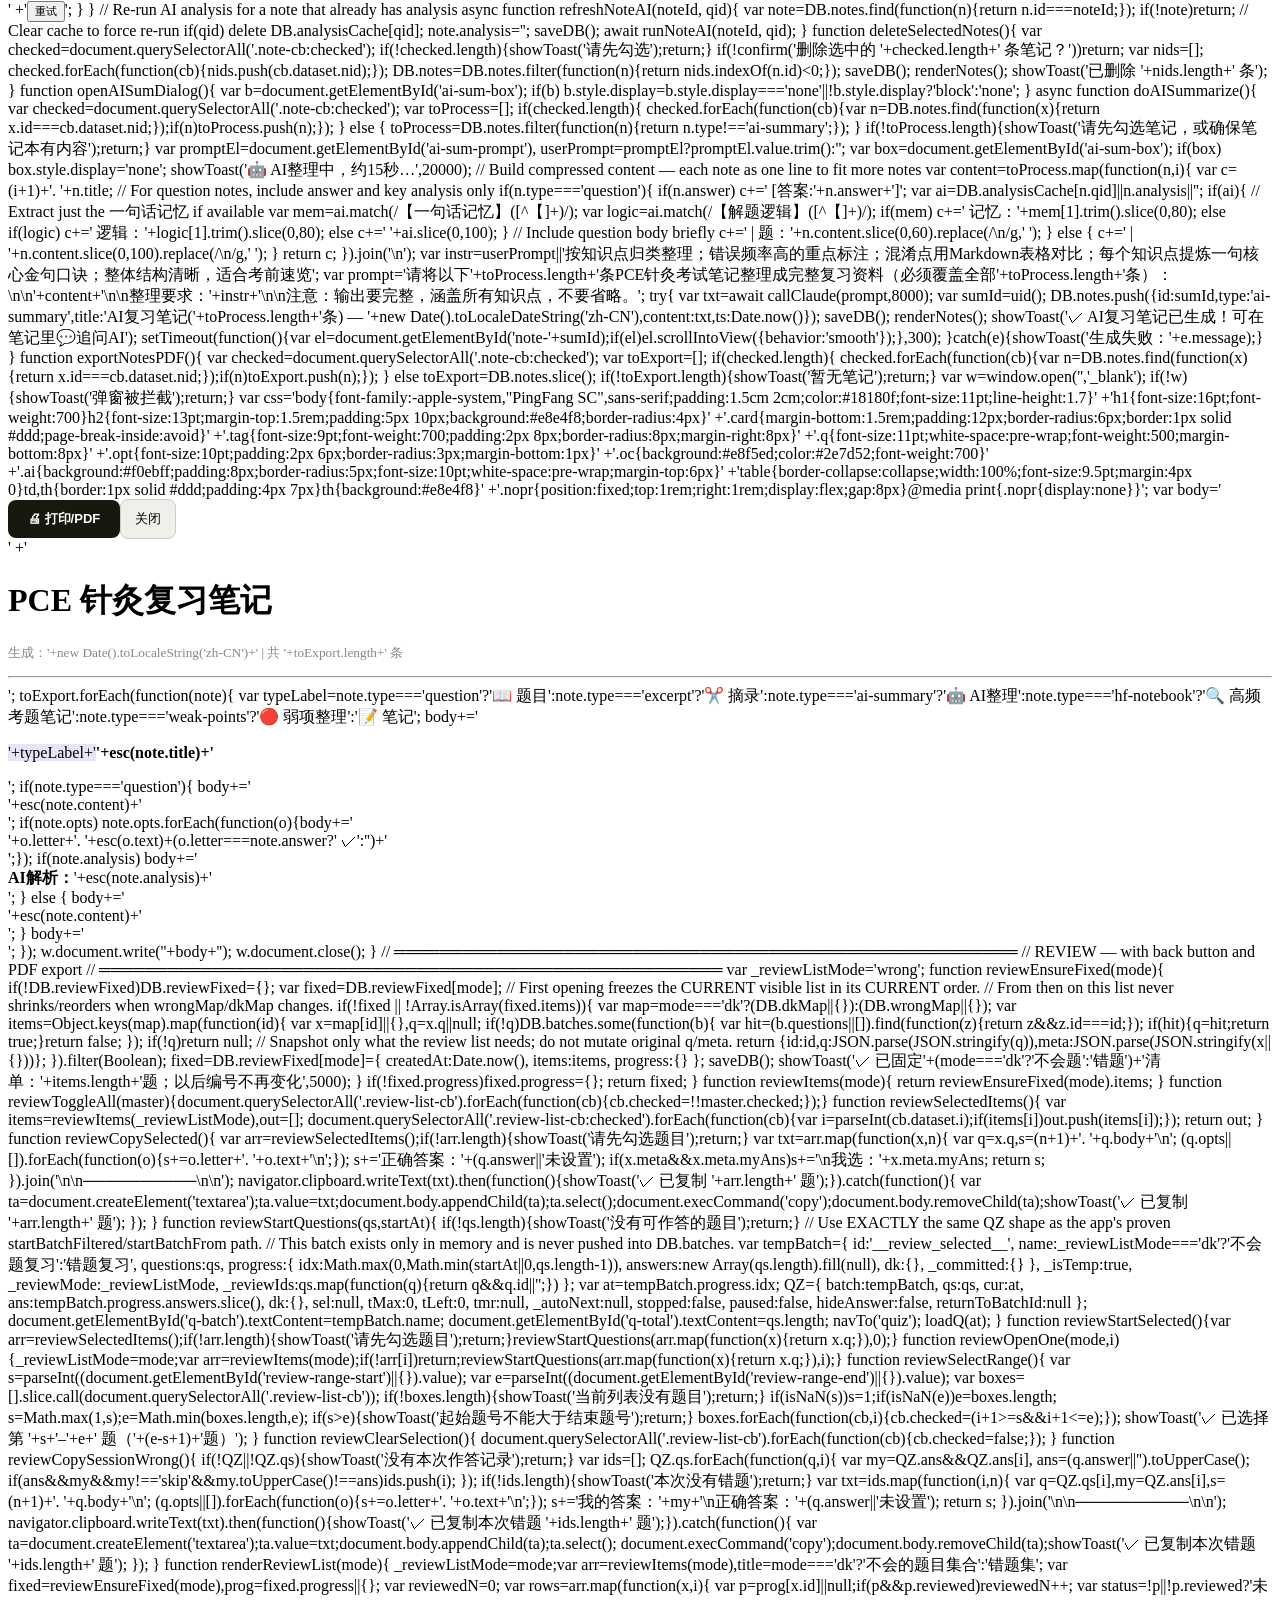
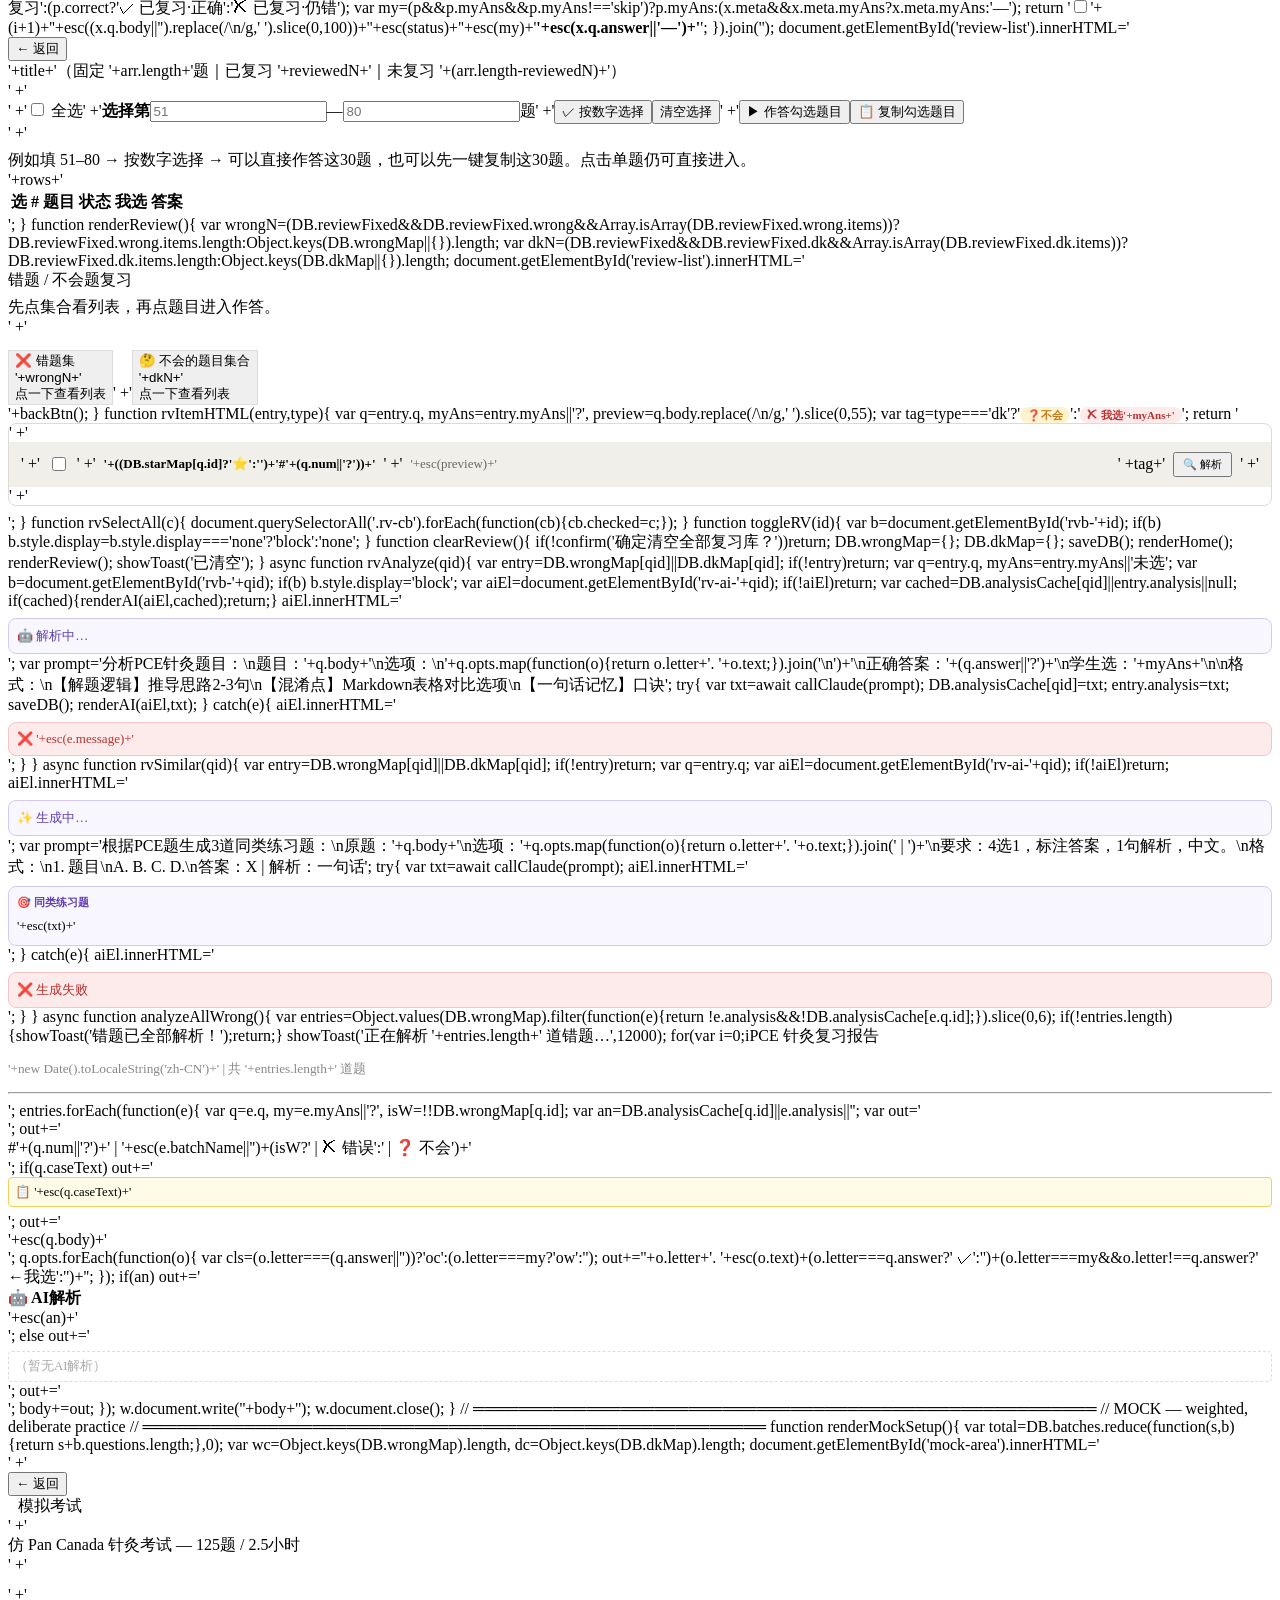
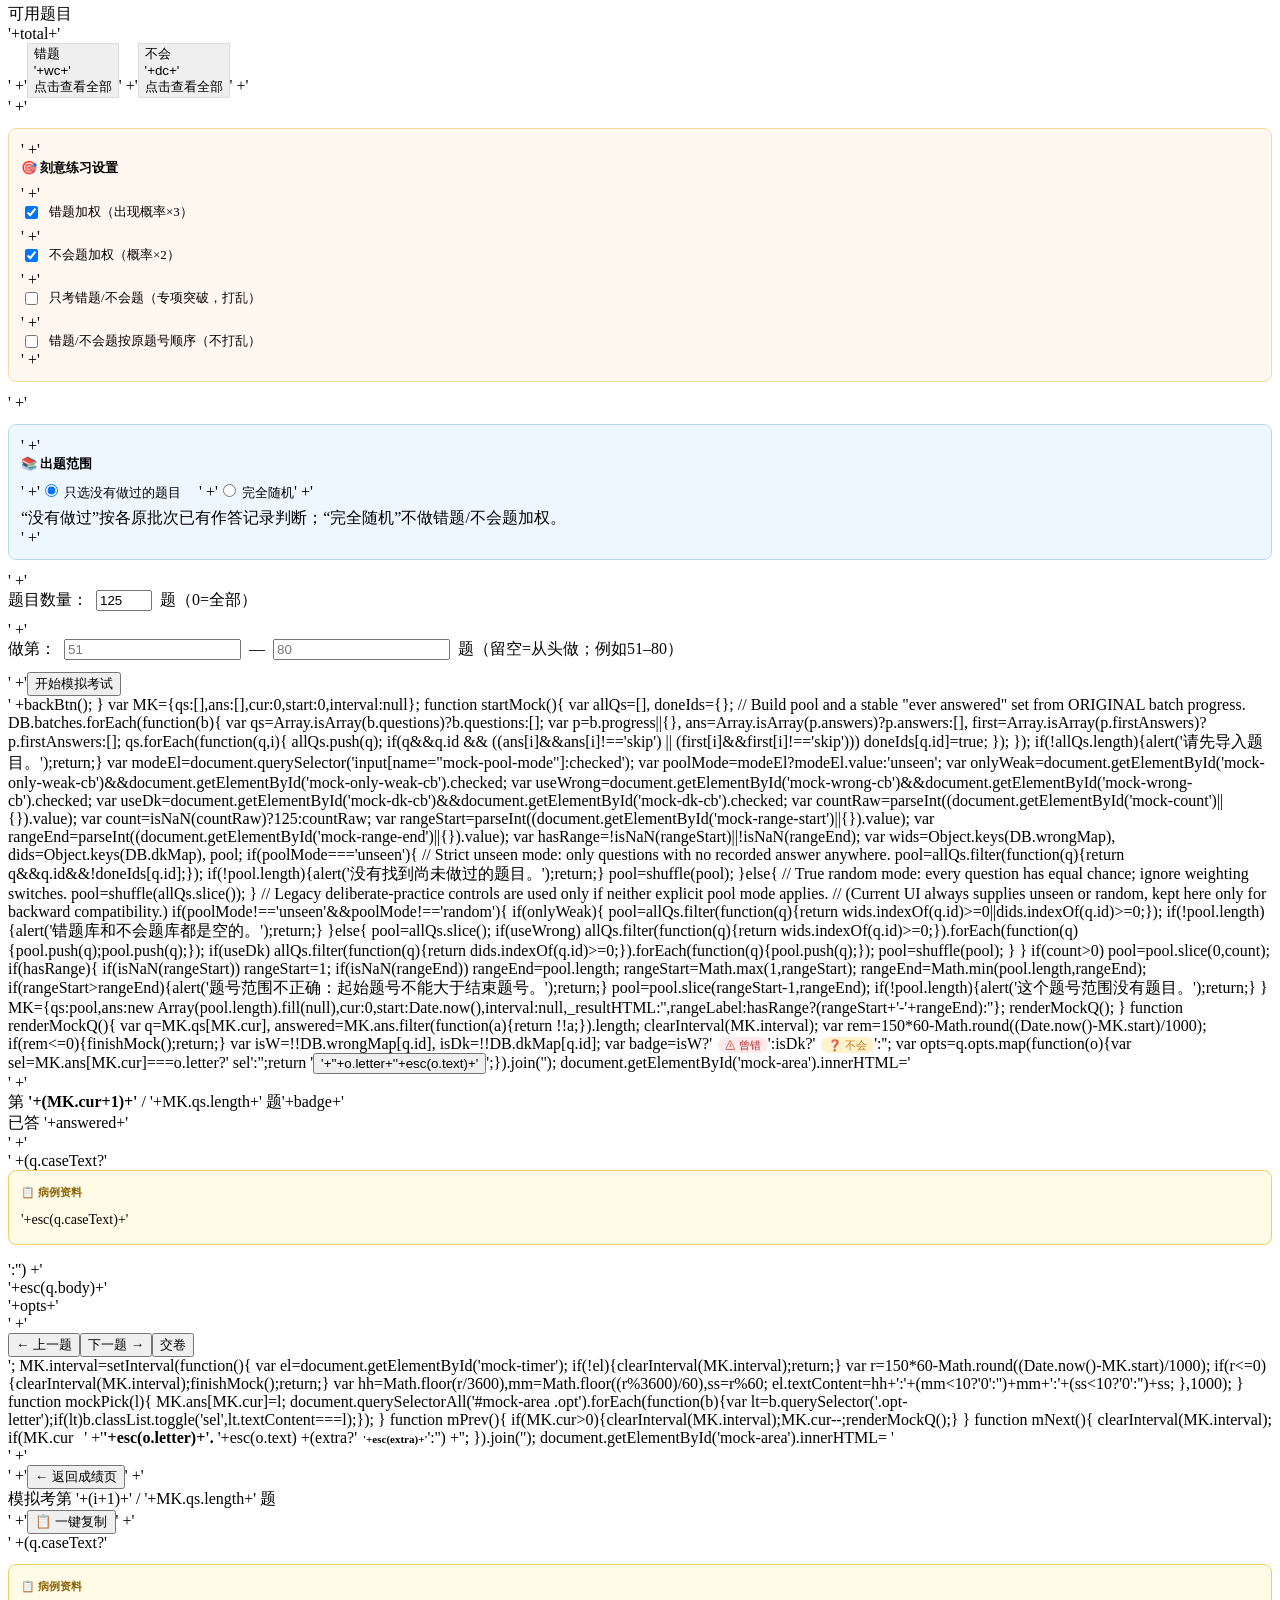
==== commit 648f5ccf: "Update index.html" ====
--- a/index.html
+++ b/index.html
@@ -1,254 +1,5873 @@
-<!doctype html>
-<html lang="zh-CN">
-<head>
-  <meta charset="utf-8" />
-  <meta name="viewport" content="width=device-width, initial-scale=1" />
-  <title>PCE 针灸答题器</title>
-  <meta name="theme-color" content="#1f1d18" />
-  <meta name="apple-mobile-web-app-capable" content="yes" />
-  <meta name="apple-mobile-web-app-title" content="PCE答题器" />
-  <link rel="manifest" href="manifest.json" />
-  <link rel="stylesheet" href="style.css" />
-</head>
-<body>
-<header>
-  <div class="nav">
-    <div class="brand"><div class="logo">P</div><span>PCE 针灸答题器</span></div>
-    <button class="tab active" data-page="home">主页</button>
-    <button class="tab" data-page="import">导入</button>
-    <button class="tab" data-page="search">🔍搜题</button>
-    <button class="tab" data-page="mock">模拟考</button>
-    <button class="tab" data-page="notes">📝笔记</button>
-    <button class="tab" data-page="study">📚背诵</button>
-    <button class="tab" data-page="fill">✏️填空</button>
-    <button class="tab" data-page="cloud">云同步</button>
-  </div>
-</header>
-
-<main>
-  <!-- HOME -->
-  <section id="home" class="page active">
-    <div class="card">
-      <div class="title">学习概况</div>
-      <div class="sub">默认本地保存；开启云同步后可上传/下载数据。</div>
-      <div class="grid">
-        <div class="stat"><div class="k">题库总数</div><div class="v" id="st-total">0</div></div>
-        <div class="stat"><div class="k">已作答题次</div><div class="v" id="st-done">0</div></div>
-        <div class="stat"><div class="k">错题</div><div class="v redtext" id="st-wrong">0</div></div>
-        <div class="stat"><div class="k">不会</div><div class="v orangetext" id="st-dk">0</div></div>
-        <div class="stat"><div class="k">正确率</div><div class="v" id="st-rate">--</div></div>
-      </div>
-    </div>
-    <div class="card">
-      <div class="row">
-        <div><div class="title">题目批次</div><div class="sub">导入后会出现在这里。</div></div>
-        <button class="btn primary spacer" onclick="showPage('import')">+ 导入新题</button>
-      </div>
-      <div id="batch-list"></div>
-    </div>
-    <div class="card">
-      <div class="title">快速操作</div>
-      <div class="row">
-        <button class="btn primary" onclick="resumeQuiz()">继续答题</button>
-        <button class="btn" onclick="startFirstBatch(true)">从头重做</button>
-        <button class="btn orange" onclick="showPage('review');renderReview()">复习错题/不会</button>
-        <button class="btn blue" onclick="showPage('mock');renderMockSetup()">模拟考试</button>
-      </div>
-    </div>
-  </section>
-
-  <!-- IMPORT -->
-  <!-- SEARCH -->
-  <section id="search" class="page">
-    <div id="search-area"></div>
-  </section>
-
-  <section id="import" class="page">
-    <div class="card">
-      <div class="row"><button class="btn small" onclick="navBack()">← 返回</button><div class="title spacer" style="margin-left:10px">导入题目</div></div>
-      <div class="sub">支持粘贴文本。TXT 可直接上传；PDF/DOCX 建议先复制文字粘贴。</div>
-      <input id="batch-name" class="full" placeholder="批次名称，例如：PCE模拟卷A" />
-      <label class="upload">
-        <input id="file-input" type="file" accept=".txt" />
-        <div class="upload-icon">📎</div>
-        <div><b>点击上传 TXT</b></div>
-        <div class="sub" id="upload-status">如果是 PDF/Word，请先复制题目文字再粘贴。</div>
-      </label>
-      <textarea id="raw" placeholder="把题目粘贴在这里：
-
-34. 范女士月经延期，血量少，色淡，质稀。诊断为：
-a）虚寒。b）实寒。c）气滞。d）阳虚。e）血虚。
-答案：A"></textarea>
-      <div class="hint"><b>格式：</b>题号用 34. 或 34、；选项用 A. / A) / a）都可以。答案可写"答案：A"。</div>
-      <div class="row mt">
-        <button class="btn primary" onclick="importQuestions(true)">导入并开始</button>
-        <button class="btn" onclick="importQuestions(false)">仅导入</button>
-        <span class="spacer sub">每题限时</span>
-        <input id="limit" type="number" min="0" max="600" value="60" class="tiny" />
-        <span class="sub">秒，0=不限时</span>
-      </div>
-      <div id="import-msg" class="sub mt"></div>
-    </div>
-  </section>
-
-  <!-- QUIZ -->
-  <section id="quiz" class="page">
-    <div class="card">
-      <div class="qtop">
-        <div><div class="qcount">题 <strong id="q-num">--</strong> / <span id="q-total">--</span></div><div class="sub" id="q-batch"></div></div>
-        <div class="timer spacer" id="timer" title="点击暂停/停止/重启">--</div>
-      </div>
-      <div class="progress"><div class="bar" id="qbar"></div></div>
-      <div class="case" id="casebox"></div>
-      <div class="qbody" id="qbody"></div>
-      <div id="q-annotation-wrap" style="margin:6px 0 2px 0;display:none">
-        <div style="font-size:12px;color:#888;margin-bottom:3px">📝 题目注释：</div>
-        <div id="q-annotation-display" style="font-size:13px;color:#555;background:#fffbe6;border:1px solid #f0d060;border-radius:6px;padding:7px 10px;white-space:pre-wrap;cursor:pointer" onclick="toggleAnnotationEdit()"></div>
-      </div>
-      <div id="q-annotation-edit" style="margin:6px 0 2px 0;display:none">
-        <textarea id="q-annotation-input" placeholder="添加题目注释（例如：案例题补充文字、考点说明…）" style="width:100%;min-height:60px;padding:8px;border:1px solid #f0d060;border-radius:6px;font-size:13px;resize:vertical;box-sizing:border-box;background:#fffdf5" oninput="saveAnnotation()"></textarea>
-        <div style="font-size:11px;color:#aaa;margin-top:2px">输入后自动保存，点题目注释区域收起</div>
-      </div>
-      <button id="q-annotation-btn" onclick="toggleAnnotationEdit()" style="font-size:13px;color:#6040b0;background:#f0ebff;border:1px solid #d4c9f5;border-radius:6px;cursor:pointer;padding:5px 12px;margin-bottom:6px">📝 添加题目注释</button>
-      <div class="opts" id="opts"></div>
-      <div class="row actions" id="quiz-actions">
-        <button class="btn small" onclick="prevQ()">← 上一题</button>
-        <button class="btn small" onclick="skipQ()">跳过</button>
-        <button class="btn small orange" id="dkbtn" onclick="toggleDK()">不会</button>
-        <button class="btn small primary" onclick="nextQ()">确认/下一题 →</button>
-        <button class="btn small red spacer" onclick="finishQuiz()">结束</button>
-        <button class="btn small" id="back-to-search-btn" style="display:none" onclick="navTo('search')">🔍 回搜题</button>
-      </div>
-    </div>
-  </section>
-
-  <!-- RESULT -->
-  <section id="result" class="page">
-    <div class="card">
-      <div class="row"><button class="btn small" onclick="navBack()">← 返回</button><div class="title spacer" style="margin-left:10px">答题结果</div></div>
-      <div class="sub" id="result-batch"></div>
-      <div class="grid">
-        <div class="stat"><div class="k">总题</div><div class="v" id="rs-total">0</div></div>
-        <div class="stat"><div class="k">答对</div><div class="v greentext" id="rs-ok">0</div></div>
-        <div class="stat"><div class="k">答错</div><div class="v redtext" id="rs-bad">0</div></div>
-        <div class="stat"><div class="k">不会</div><div class="v orangetext" id="rs-dk">0</div></div>
-        <div class="stat"><div class="k">正确率</div><div class="v" id="rs-rate">--</div></div>
-      </div>
-    </div>
-    <div class="card">
-      <div class="title">补充/更正答案</div>
-      <div class="sub">支持：43.A 每行一个，或 ACBDE 字母串。</div>
-      <textarea id="answer-key" class="short" placeholder="43.A&#10;44.C&#10;45.B"></textarea>
-      <div class="row mt">
-        <button class="btn blue" onclick="compareKey()">按答案核对</button>
-        <button class="btn purple" onclick="printReport()">打印复习报告 / 存 PDF</button>
-        <button class="btn" onclick="downloadCSV()">下载 CSV</button>
-      </div>
-      <div id="key-msg" class="sub mt"></div>
-    </div>
-    <div class="card">
-      <div class="title">明细</div>
-      <div class="tablewrap">
-        <table>
-          <thead><tr><th>题号</th><th>题目</th><th>我选</th><th>答案</th><th>结果</th><th>解析</th></tr></thead>
-          <tbody id="result-table"></tbody>
-        </table>
-      </div>
-    </div>
-  </section>
-
-  <!-- REVIEW -->
-  <section id="review" class="page">
-    <div id="review-list"></div>
-  </section>
-
-  <!-- MOCK -->
-  <section id="mock" class="page">
-    <div id="mock-area"></div>
-  </section>
-
-  <!-- NOTES -->
-  <section id="notes" class="page">
-    <!-- rendered by renderNotes() -->
-  </section>
-
-  <!-- STUDY — 背诵页 -->
-  <section id="study" class="page">
-    <div id="study-area"></div>
-  </section>
-
-  <!-- FILL -->
-  <section id="fill" class="page">
-    <div id="fill-area"></div>
-  </section>
-
-  <!-- CLOUD -->
-  <section id="cloud" class="page">
-    <div class="card">
-      <div class="row"><button class="btn small" onclick="navBack()">← 返回</button><div class="title spacer" style="margin-left:10px">云同步</div></div>
-      <div class="sub">使用 Firebase 免费云端。先本地能用；设置 Firebase 后可注册账号、上传、下载。</div>
-      <div class="hint">
-        <b>Firebase 设置步骤：</b><br>
-        1. Firebase Console → Add project<br>
-        2. Build → Authentication → Email/Password 开启<br>
-        3. Build → Firestore Database → Create database<br>
-        4. Project settings → Web app → 复制 firebaseConfig<br>
-        5. 粘贴到下面保存
-      </div>
-      <textarea id="firebase-config" class="short" placeholder='{"apiKey":"...","authDomain":"...","projectId":"...","storageBucket":"...","messagingSenderId":"...","appId":"..."}'></textarea>
-      <div class="row mt">
-        <button class="btn primary" onclick="saveFirebaseConfig()">保存 Firebase 配置</button>
-        <button class="btn" onclick="loadFirebaseConfigToBox()">读取已保存配置</button>
-      </div>
-      <hr class="sep">
-      <div class="hint">
-        <b>🤖 Claude AI 解析功能：</b><br>
-        需要 Anthropic API Key。去 <a href="https://console.anthropic.com" target="_blank" style="color:#1a4fa0">console.anthropic.com</a> → API Keys → Create Key<br>
-        Key 只存在你自己的浏览器里。
-      </div>
-      <div class="row mt">
-        <input id="api-key-input" type="password" placeholder="sk-ant-api03-..." style="flex:1" />
-        <button class="btn primary" onclick="saveApiKey()">保存 API Key</button>
-      </div>
-      <div id="api-key-status" class="sub mt"></div>
-      <hr class="sep">
-      <div class="row">
-        <input id="cloud-email" placeholder="Email" />
-        <input id="cloud-pass" type="password" placeholder="Password" />
-        <button class="btn blue" onclick="cloudRegister()">注册</button>
-        <button class="btn primary" onclick="cloudLogin()">登录</button>
-        <button class="btn" onclick="cloudLogout()">退出</button>
-      </div>
-      <div id="cloud-status" class="hint mt">未登录。</div>
-      <div class="row mt">
-        <button class="btn green" onclick="cloudUpload()">上传本地数据到云端</button>
-        <button class="btn orange" onclick="cloudDownload()">从云端下载覆盖本地</button>
-      </div>
-      <div class="hint mt"><b>注意：</b>下载会覆盖当前本地数据。第一次同步建议先上传。</div>
-    </div>
-  </section>
-</main>
-
-<!-- MODAL -->
-<div id="modal-bg" class="modal-bg" onclick="if(event.target.id==='modal-bg')closeModal()">
-  <div class="modal">
-    <div class="modal-header row"><b id="m-title">题目</b><button class="btn small spacer" onclick="closeModal()">✕ 关闭</button></div>
-    <div id="m-content" class="mt"></div>
-  </div>
-</div>
-<div id="toast"></div>
-
-<script src="app.js?v=182"></script>
-<script>
-  // Init notes page when tab clicked
-  document.querySelector('.tab[data-page="notes"]').addEventListener('click', function(){ renderNotes(); });
-  // study and fill tab clicks handled in app.js tab handler
-  var reviewTab=document.querySelector('.tab[data-page="review"]');
-  if(reviewTab) reviewTab.addEventListener('click', function(){ renderReview(); });
-  document.querySelector('.tab[data-page="mock"]').addEventListener('click', function(){ renderMockSetup(); });
-  if ('serviceWorker' in navigator) {
-    window.addEventListener('load', function(){ navigator.serviceWorker.register('./sw.js').catch(function(){}); });
-  }
-</script>
-</body>
-</html>
+// PCE 针灸答题器 — app.js FINAL
+// All features: resume quiz, back buttons, AI analysis everywhere, notes, highlight, batch ops, auto-advance, timer stop, auto-login
+
+// ═══════════════════════════════════════════════════════
+// DB
+// ═══════════════════════════════════════════════════════
+var DBKEY = 'pce_db_v5';
+var DB = (function(){
+  try { return JSON.parse(localStorage.getItem(DBKEY)) || makeDB(); }
+  catch(e) { return makeDB(); }
+})();
+function makeDB() {
+  return { batches:[], wrongMap:{}, dkMap:{}, stats:{done:0,correct:0}, analysisCache:{}, notes:[], starMap:{}, answerKeys:{}, lastPos:null, hlCache:{}, studyPages:[], qNotes:{}, fillBatches:[], fillWrong:[], fillProgress:{}, kwCards:{}, searchHistory:{}, customKw:[], kwNotes:{}, hfQids:{}, hfWrong:{}, hfResults:{} };
+}
+// v166 — IndexedDB durable mirror. Existing in-memory DB and quiz logic stay unchanged.
+// The old localStorage DB is NEVER deleted.
+var V166_IDB_NAME='PCE_LocalDB_v166', V166_STORE='state', V166_KEY='main';
+var _v166SaveTimer=null, _v166LastSaveError=null;
+// v179 — startup write barrier: NEVER let early startup saveDB() overwrite the durable IndexedDB copy.
+var _v166Bootstrapped=false, _v166PendingSave=false;
+
+function v166Open(){
+  return new Promise(function(resolve,reject){
+    var r=indexedDB.open(V166_IDB_NAME,1);
+    r.onupgradeneeded=function(){var d=r.result;if(!d.objectStoreNames.contains(V166_STORE))d.createObjectStore(V166_STORE);};
+    r.onsuccess=function(){resolve(r.result);};
+    r.onerror=function(){reject(r.error||new Error('IndexedDB打开失败'));};
+  });
+}
+function v166Put(obj){
+  return v166Open().then(function(d){return new Promise(function(resolve,reject){
+    var tx=d.transaction(V166_STORE,'readwrite');
+    tx.objectStore(V166_STORE).put(obj,V166_KEY);
+    tx.oncomplete=function(){d.close();resolve(true);};
+    tx.onerror=tx.onabort=function(){var e=tx.error||new Error('IndexedDB保存失败');d.close();reject(e);};
+  });});
+}
+function v166Get(){
+  return v166Open().then(function(d){return new Promise(function(resolve,reject){
+    var tx=d.transaction(V166_STORE,'readonly'), r=tx.objectStore(V166_STORE).get(V166_KEY);
+    r.onsuccess=function(){var v=r.result||null;d.close();resolve(v);};
+    r.onerror=function(){var e=r.error||new Error('IndexedDB读取失败');d.close();reject(e);};
+  });});
+}
+function v166Stats(o){
+  o=o||{};var bs=Array.isArray(o.batches)?o.batches:[], qs=0;
+  bs.forEach(function(b){qs+=Array.isArray(b.questions)?b.questions.length:0;});
+  return {batches:bs.length,questions:qs,hfResults:Object.keys(o.hfResults||{}).length,
+          studyPages:Array.isArray(o.studyPages)?o.studyPages.length:0};
+}
+function v166WriteNow(){
+  var snap;
+  try{snap=JSON.parse(JSON.stringify(DB));}catch(e){return Promise.reject(e);}
+  return v166Put(snap).then(function(){_v166LastSaveError=null;return true;}).catch(function(e){
+    _v166LastSaveError=e;console.error('V166 IndexedDB保存失败',e);
+    try{showToast('⚠️ IndexedDB保存失败：'+(e.message||e),7000);}catch(_){}
+    throw e;
+  });
+}
+function saveDB(){
+  // v179: During startup, several migration/fix routines call saveDB().
+  // DO NOT write those pre-bootstrap snapshots into IndexedDB: localStorage may be stale/full,
+  // and doing so can overwrite the newer durable answer record before v166Bootstrap() reads it.
+  if(!_v166Bootstrapped){
+    _v166PendingSave=true;
+    return;
+  }
+
+  // Keep the old synchronous API so the rest of the answer app does not change.
+  if(_v166SaveTimer)clearTimeout(_v166SaveTimer);
+  _v166SaveTimer=setTimeout(function(){_v166SaveTimer=null;v166WriteNow().catch(function(){});},80);
+
+  // Legacy mirror only. Quota failure no longer blocks the IndexedDB save.
+  try{localStorage.setItem(DBKEY,JSON.stringify(DB));}
+  catch(e){
+    if(e&&e.name==='QuotaExceededError')console.warn('V179: localStorage已满；IndexedDB为主存储，继续保存');
+    else console.error('V179 localStorage镜像失败',e);
+  }
+}
+
+// migrate old keys
+['analysisCache','notes','starMap','answerKeys','hlCache','qNotes'].forEach(function(k){ if(!DB[k]) DB[k] = k==='notes'?[]:({}); });
+if(!DB.studyPages) DB.studyPages=[];
+if(!DB.fillBatches) DB.fillBatches=[];
+if(!DB.fillWrong) DB.fillWrong=[];
+if(!DB.kwCards) DB.kwCards={};
+if(!DB.searchHistory) DB.searchHistory={};
+if(!DB.fillProgress) DB.fillProgress={};
+if(DB.lastPos===undefined) DB.lastPos=null;
+if(!DB.reviewFixed) DB.reviewFixed={};
+// Re-fix caseText for existing batches: clear wrong case assignments beyond range
+(function fixCaseRanges(){
+  DB.batches.forEach(function(batch){
+    // Build a map of caseText ranges from questions that have caseText
+    // Find all distinct caseText values and their number ranges
+    var caseRanges = []; // [{lo, hi, text}]
+    batch.questions.forEach(function(q){
+      if(!q.caseText) return;
+      var rm = q.caseText.match(/(\d{1,4})\s*[-–~]\s*(\d{1,4})/);
+      if(rm){
+        var lo=parseInt(rm[1]), hi=parseInt(rm[2]);
+        // Only keep if not already recorded
+        var found=caseRanges.some(function(r){return r.lo===lo&&r.hi===hi;});
+        if(!found) caseRanges.push({lo:lo,hi:hi,text:q.caseText});
+      }
+    });
+    if(!caseRanges.length) return;
+    // Re-assign caseText: clear questions outside their range
+    batch.questions.forEach(function(q){
+      if(!q.caseText) return;
+      var rm = q.caseText.match(/(\d{1,4})\s*[-–~]\s*(\d{1,4})/);
+      if(rm){
+        var lo=parseInt(rm[1]), hi=parseInt(rm[2]);
+        if(q.num<lo || q.num>hi){
+          q.caseText=null; // clear wrong assignment
+        }
+      }
+    });
+  });
+  saveDB();
+})();
+// migrate from v4 if v5 is empty
+(function(){
+  if(DB.batches.length===0){
+    try{
+      var old=JSON.parse(localStorage.getItem('pce_db_v4'));
+      if(old&&old.batches&&old.batches.length){
+        DB.batches=old.batches; DB.wrongMap=old.wrongMap||{}; DB.dkMap=old.dkMap||{};
+        DB.stats=old.stats||{done:0,correct:0}; DB.analysisCache=old.analysisCache||{};
+        DB.notes=old.notes||[]; DB.starMap=old.starMap||{};
+        localStorage.setItem('pce_db_v5',JSON.stringify(DB));
+      }
+    }catch(e){}
+  }
+})();
+
+// ═══════════════════════════════════════════════════════
+// API KEY — auto-saved, never ask again
+// ═══════════════════════════════════════════════════════
+function getApiKey() { return localStorage.getItem('claude_api_key') || ''; }
+function saveApiKey() {
+  var inp = document.getElementById('api-key-input'), st = document.getElementById('api-key-status');
+  if (!inp) return;
+  var k = inp.value.trim();
+  if (!k) { if(st) st.textContent='请输入 Key'; return; }
+  localStorage.setItem('claude_api_key', k);
+  if(st) st.textContent='✓ 已保存';
+  showToast('✓ API Key 已保存，以后自动使用');
+}
+function initApiKeyInput() {
+  var inp = document.getElementById('api-key-input'); if (!inp) return;
+  var saved = getApiKey();
+  if (saved) inp.value = saved;
+  var st = document.getElementById('api-key-status');
+  if (saved && st) st.textContent = '✓ Key 已自动加载，无需重新输入';
+  inp.addEventListener('input', function(){
+    clearTimeout(inp._t);
+    inp._t = setTimeout(function(){
+      var k = inp.value.trim();
+      if (k.length > 10) { localStorage.setItem('claude_api_key', k); if(st) st.textContent='✓ 已自动保存'; }
+    }, 800);
+  });
+}
+
+// ═══════════════════════════════════════════════════════
+// NAVIGATION with back-stack
+// ═══════════════════════════════════════════════════════
+var _pageStack = ['home'];
+function showPage(name) {
+  document.querySelectorAll('.page').forEach(function(p){ p.classList.remove('active'); });
+  var pg = document.getElementById(name);
+  if (pg) pg.classList.add('active');
+  document.querySelectorAll('.tab').forEach(function(t){ t.classList.remove('active'); });
+  var tab = document.querySelector('.tab[data-page="'+name+'"]');
+  if (tab) tab.classList.add('active');
+  window.scrollTo({top:0, behavior:'smooth'});
+}
+function navTo(name) {
+  if (_pageStack[_pageStack.length-1] !== name) _pageStack.push(name);
+  showPage(name);
+}
+function navBack() {
+  if (_pageStack.length > 1) _pageStack.pop();
+  showPage(_pageStack[_pageStack.length-1]);
+}
+document.querySelectorAll('.tab').forEach(function(t){
+  t.addEventListener('click', function(){
+    // Fully reset page stack and force hide all pages before switching
+    _pageStack = [t.dataset.page];
+    document.querySelectorAll('.page').forEach(function(p){ p.classList.remove('active'); });
+    var pg=document.getElementById(t.dataset.page); if(pg) pg.classList.add('active');
+    document.querySelectorAll('.tab').forEach(function(x){ x.classList.remove('active'); });
+    t.classList.add('active');
+    window.scrollTo({top:0,behavior:'smooth'});
+    if (t.dataset.page === 'notes') renderNotes();
+    if (t.dataset.page === 'review') renderReview();
+    if (t.dataset.page === 'mock') renderMockSetup();
+    if (t.dataset.page === 'study') renderStudy();
+    if (t.dataset.page === 'fill') renderFill();
+    if (t.dataset.page === 'search') renderSearch();
+  });
+});
+
+// ═══════════════════════════════════════════════════════
+// TOAST
+// ═══════════════════════════════════════════════════════
+function showToast(msg, dur) {
+  var el = document.getElementById('toast'); if (!el) return;
+  el.textContent = msg; el.className = 'show';
+  clearTimeout(el._t);
+  el._t = setTimeout(function(){ el.className=''; }, dur||2500);
+}
+
+// ═══════════════════════════════════════════════════════
+// FILE UPLOAD
+// ═══════════════════════════════════════════════════════
+(function(){
+  var fi = document.getElementById('file-input');
+  if (fi) fi.addEventListener('change', function(e){
+    var file = e.target.files[0]; if (!file) return;
+    var r = new FileReader();
+    r.onload = function(ev){
+      document.getElementById('raw').value = ev.target.result;
+      document.getElementById('upload-status').textContent = '✓ ' + file.name;
+    };
+    r.readAsText(file, 'utf-8');
+  });
+})();
+
+// ═══════════════════════════════════════════════════════
+// PARSER
+// ═══════════════════════════════════════════════════════
+function parseQ(raw) {
+  raw = raw.replace(/\r\n/g,'\n').replace(/\r/g,'\n')
+    .replace(/[Ａ-Ｚａ-ｚ０-９]/g,function(c){return String.fromCharCode(c.charCodeAt(0)-65248);})
+    .replace(/）/g,')').replace(/（/g,'(').replace(/。/g,'.').replace(/　/g,' ');
+  var lines = raw.split('\n').map(function(l){return l.trim();});
+  var qRe   = /^[(\[]?\s*(\d{1,4})\s*[).、]\s*(.*)/;
+  var optRe = /^([A-Ea-e])\s*[).、：:]\s*(.+)/;
+  var inRe  = /([A-Ea-e])\s*[).]\s*(.+?)(?=\s{2,}[A-Ea-e]\s*[).]|$)/g;
+  var ansRe = /[\u3010\[]?[\u7b54\u6848Aa][\u6848nswer]*[\uff1a:]\s*([A-Ea-e])[\u3011\]]?/i;
+  // Case keywords
+  var caseKw = /根据以下|根据下列|以下病例|基于以下|以下案例|以下情况|病案|following case|following scenario/i;
+  // Range line: "208-215 基于以下病案：" — number range + case keyword
+  var rangeRe = /^(\d{1,4})\s*[-–~]\s*(\d{1,4})[^\n]*(基于|根据|以下|病例|病案|案例|following)/i;
+  function isCN(q){return /[\u4e00-\u9fff]/.test(q.body);}
+
+  // ── STEP 1: Pre-scan to find all case blocks ──────────
+  // caseBlocks: [{lo, hi, text}]  hi=null means "until next case"
+  var caseBlocks = [];
+  for(var i=0;i<lines.length;i++){
+    var l=lines[i]; if(!l) continue;
+    // Range header: "208-215 基于以下病案"
+    var rm=l.match(rangeRe);
+    if(rm){
+      var lo=parseInt(rm[1]), hi=parseInt(rm[2]);
+      // Collect case body: everything after this line until next question-like line
+      var bodyLines=[l], j=i+1;
+      while(j<lines.length){
+        var nl=lines[j];
+        // Stop if we hit a line that looks like a new question (num + option pattern later)
+        // But DON'T stop just because a line starts with a number — case text can have numbers
+        // Stop at: optRe line, or ansRe line, or another rangeRe line
+        if(!nl){j++;continue;}
+        if(nl.match(rangeRe)) break;        // another case range
+        if(nl.match(optRe)) break;          // options starting = first question's options
+        if(nl.match(ansRe)) break;
+        // If line matches qRe AND the number is within our range → it's the first question, stop
+        var qm2=nl.match(qRe);
+        if(qm2&&parseInt(qm2[1])>=lo) break;
+        bodyLines.push(nl); j++;
+      }
+      caseBlocks.push({lo:lo, hi:hi, text:bodyLines.join('\n').trim()});
+      i=j-1; continue;
+    }
+    // Pure keyword line (no range): "根据以下病例..."
+    if(caseKw.test(l)&&!l.match(qRe)){
+      var bodyLines=[l], j=i+1;
+      while(j<lines.length&&lines[j]&&!lines[j].match(qRe)&&!lines[j].match(rangeRe)){
+        bodyLines.push(lines[j]); j++;
+      }
+      // Peek at first question number after this block to infer range start
+      var firstQ=null;
+      if(j<lines.length){ var qm3=lines[j].match(qRe); if(qm3) firstQ=parseInt(qm3[1]); }
+      caseBlocks.push({lo:firstQ, hi:null, text:bodyLines.join('\n').trim()});
+      i=j-1; continue;
+    }
+  }
+
+  // ── STEP 2: Parse questions normally ──────────────────
+  var blocks=[], curQ=null;
+  // Reset and re-scan, now skipping lines consumed by case detection
+  // We need a clean pass — rebuild lines without case header lines
+  // Actually easier: just do a normal parse pass and skip rangeRe / pure caseKw lines
+  var i2=0;
+  var rawLines=raw.split('\n').map(function(l){return l.trim();});
+  while(i2<rawLines.length){
+    var l=rawLines[i2]; i2++;
+    if(!l) continue;
+    if(/^请为|^please select/i.test(l)&&l.length<60) continue;
+    // Skip range headers and pure case keyword lines (already extracted above)
+    if(l.match(rangeRe)){ while(i2<rawLines.length&&rawLines[i2]&&!rawLines[i2].match(qRe)&&!rawLines[i2].match(rangeRe)) i2++; continue; }
+    if(caseKw.test(l)&&!l.match(qRe)){ while(i2<rawLines.length&&rawLines[i2]&&!rawLines[i2].match(qRe)&&!rawLines[i2].match(rangeRe)) i2++; continue; }
+    var am=l.match(ansRe); if(am&&curQ){curQ.answer=am[1].toUpperCase();continue;}
+    var qm=l.match(qRe);
+    if(qm){
+      var qnum=parseInt(qm[1]), qbody=qm[2].trim();
+      if(!qbody){
+        while(i2<rawLines.length&&!rawLines[i2].trim()) i2++;
+        if(i2<rawLines.length&&!rawLines[i2].match(optRe)&&!rawLines[i2].match(ansRe)){
+          qbody=rawLines[i2].trim(); i2++;
+        }
+      }
+      if(!qbody) continue;
+      if(curQ&&curQ.opts.length>=2&&isCN(curQ)) blocks.push(curQ);
+      curQ={num:qnum,body:qbody,opts:[],answer:null,id:uid(),caseText:null};
+      continue;
+    }
+    if(!curQ) continue;
+    // Format: "A：xxx B：xxx C：xxx" with Chinese colon — check FIRST
+    if(/[A-Ea-e]\s*[：:][^A-Ea-e]{1,30}[A-Ea-e]\s*[：:]/.test(l)){
+      var cnOptRe=/([A-Ea-e])\s*[：:]\s*(.+?)(?=\s*[A-Ea-e]\s*[：:]|$)/g;
+      var found2=[],m3; cnOptRe.lastIndex=0;
+      while((m3=cnOptRe.exec(l))!==null){
+        var txt=m3[2].trim(); if(txt) found2.push({letter:m3[1].toUpperCase(),text:txt});
+      }
+      if(found2.length>=2){curQ.opts.push.apply(curQ.opts,found2);continue;}
+    }
+    var om=l.match(optRe); if(om){curQ.opts.push({letter:om[1].toUpperCase(),text:om[2].trim()});continue;}
+    if(/[A-Ea-e]\s*[).]/.test(l)){
+      var found=[],m2; inRe.lastIndex=0;
+      while((m2=inRe.exec(l))!==null) found.push({letter:m2[1].toUpperCase(),text:m2[2].trim()});
+      if(found.length>=2){curQ.opts.push.apply(curQ.opts,found);continue;}
+    }
+    if(curQ.opts.length>=2){
+      if(/^[\u4e00-\u9fff]/.test(l)&&l.length<80) continue;
+      if(l.length<80&&!/\d/.test(l)) continue;
+    } else if(curQ.opts.length===0){ curQ.body+='\n'+l; }
+    else { curQ.opts[curQ.opts.length-1].text+=' '+l; }
+  }
+  if(curQ&&curQ.opts.length>=2&&isCN(curQ)) blocks.push(curQ);
+
+  // ── STEP 3: Assign case text to questions ─────────────
+  // For each question, find matching case block by question number
+  blocks.forEach(function(q){
+    for(var ci=0;ci<caseBlocks.length;ci++){
+      var cb=caseBlocks[ci];
+      if(cb.lo===null) continue; // no range info, skip for now
+      if(cb.hi!==null){
+        // Explicit range: e.g. 208-215
+        if(q.num>=cb.lo&&q.num<=cb.hi){ q.caseText=cb.text; return; }
+      } else {
+        // Range start only: propagate from lo until next case block starts
+        var nextLo=Infinity;
+        for(var ci2=ci+1;ci2<caseBlocks.length;ci2++){
+          if(caseBlocks[ci2].lo!==null){ nextLo=caseBlocks[ci2].lo; break; }
+        }
+        if(q.num>=cb.lo&&q.num<nextLo){ q.caseText=cb.text; return; }
+      }
+    }
+    // Fallback: assign no-range case blocks based on position
+    for(var ci3=0;ci3<caseBlocks.length;ci3++){
+      if(caseBlocks[ci3].lo===null){
+        // Assign to questions that come right after this block (no explicit range)
+        // Only if question has no case yet
+        // Skip — handled by pendingCase fallback below
+      }
+    }
+  });
+
+  // Fallback: assign null-lo caseBlocks to questions sequentially
+  var pendingNullCase=null;
+  var nullCaseCi=0;
+  var nullCases=caseBlocks.filter(function(c){return c.lo===null;});
+  // For null-lo cases, find which questions they precede by position in blocks array
+  // Use a second pass with original line order
+  if(nullCases.length){
+    // Re-scan raw to map null-lo cases to question numbers
+    var scanI=0, nullCI=0;
+    var rawL2=raw.split('\n').map(function(l){return l.trim();});
+    var nullCaseAssigned=false;
+    var currentNullCase=null;
+    var currentNullCaseNextQ=null;
+    // Find for each null-lo case: the first question number after it
+    nullCases.forEach(function(nc,nci){
+      // Find position of this case text in rawL2
+      for(var ri=0;ri<rawL2.length;ri++){
+        if(caseKw.test(rawL2[ri])&&!rawL2[ri].match(qRe)){
+          // Found a case keyword line — find next question
+          for(var ri2=ri+1;ri2<rawL2.length;ri2++){
+            var qm4=rawL2[ri2].match(qRe);
+            if(qm4){ nc.lo=parseInt(qm4[1]); break; }
+          }
+          break;
+        }
+      }
+    });
+    // Now re-run assignment for null-lo cases that now have lo
+    blocks.forEach(function(q){
+      if(q.caseText) return; // already assigned
+      for(var ci4=0;ci4<caseBlocks.length;ci4++){
+        var cb=caseBlocks[ci4];
+        if(cb.lo===null) continue;
+        if(cb.hi!==null){
+          if(q.num>=cb.lo&&q.num<=cb.hi){ q.caseText=cb.text; return; }
+        } else {
+          var nextLo2=Infinity;
+          for(var ci5=ci4+1;ci5<caseBlocks.length;ci5++){
+            if(caseBlocks[ci5].lo!==null){ nextLo2=caseBlocks[ci5].lo; break; }
+          }
+          if(q.num>=cb.lo&&q.num<nextLo2){ q.caseText=cb.text; return; }
+        }
+      }
+    });
+  }
+
+  return blocks;
+}
+function uid(){return Math.random().toString(36).slice(2,10);}
+function esc(s){return String(s||'').replace(/&/g,'&amp;').replace(/</g,'&lt;').replace(/>/g,'&gt;');}
+
+// ═══════════════════════════════════════════════════════
+// IMPORT
+// ═══════════════════════════════════════════════════════
+function importQuestions(start) {
+  var raw = document.getElementById('raw').value.trim();
+  var name = document.getElementById('batch-name').value.trim();
+  var msg = document.getElementById('import-msg'); msg.textContent=''; msg.style.color='';
+  if(!raw){msg.textContent='请先粘贴题目。';msg.style.color='red';return;}
+  var qs = parseQ(raw);
+  if(!qs.length){msg.textContent='未识别到题目，请检查格式。';msg.style.color='red';return;}
+  var bname = name || ('批次'+(DB.batches.length+1)+' — '+new Date().toLocaleDateString('zh-CN'));
+  var batch = {id:uid(), name:bname, date:Date.now(), questions:qs, progress:{idx:0, answers:new Array(qs.length).fill(null), dk:{}}};
+  DB.batches.push(batch); saveDB(); renderHome();
+  msg.textContent='✓ 导入 '+qs.length+' 道题 → "'+bname+'"'; msg.style.color='green';
+  document.getElementById('raw').value=''; document.getElementById('batch-name').value='';
+  if(start) setTimeout(function(){ showBatchDetail(batch.id); }, 400);
+}
+
+// ═══════════════════════════════════════════════════════
+// BATCH DETAIL — full question list with all ops
+// ═══════════════════════════════════════════════════════
+function startBatchFiltered(batchId, mode){
+  var batch=null;
+  for(var i=0;i<DB.batches.length;i++){if(DB.batches[i].id===batchId){batch=DB.batches[i];break;}}
+  if(!batch) return;
+  var qs=[];
+  if(mode==='excludeHf'){
+    qs=batch.questions.filter(function(q){return !qMatchesHf(q);});
+    if(!qs.length){showToast('所有题目都含高频词！换个搜索词再试');return;}
+  } else if(mode==='wrongOnly'){
+    qs=batch.questions.filter(function(q){return !!DB.wrongMap[q.id];});
+    if(!qs.length){showToast('这个批次没有错题');return;}
+  } else if(mode==='dkOnly'){
+    qs=batch.questions.filter(function(q){return !!DB.dkMap[q.id];});
+    if(!qs.length){showToast('这个批次没有标记不会的题');return;}
+  }
+  var labels={excludeHf:'排除高频',wrongOnly:'只做错题',dkOnly:'只做不会'};
+  var filteredBatch={
+    id:batch.id,
+    name:batch.name+'（'+labels[mode]+' '+qs.length+'题）',
+    questions:qs,
+    progress:{idx:0,answers:new Array(qs.length).fill(null),dk:{},_committed:{}}
+  };
+  QZ={batch:filteredBatch,qs:qs,cur:0,ans:new Array(qs.length).fill(null),
+    dk:{},sel:null,tMax:0,tmr:null,_autoNext:null,stopped:false,paused:false,hideAnswer:false};
+  QZ.returnToBatchId=batchId;
+  navTo('quiz'); loadQ(0);
+}
+
+function getHfWords(){
+  if(!DB.searchHistory) return [];
+  return Object.keys(DB.searchHistory);
+}
+
+function qMatchesHf(q){
+  var words=getHfWords(); if(!words.length) return false;
+  var text=(q.body||'')+' '+(q.opts?q.opts.map(function(o){return o.text;}).join(' '):'');
+  for(var i=0;i<words.length;i++){
+    if(text.indexOf(words[i])>=0) return true;
+  }
+  return false;
+}
+
+function showBatchDetail(batchId) {
+  var batch=null;
+  for(var i=0;i<DB.batches.length;i++){ if(DB.batches[i].id===batchId){batch=DB.batches[i];break;} }
+  if(!batch) return;
+  var p = batch.progress, resumeIdx=0;
+  for(var j=0;j<p.answers.length;j++){ if(!p.answers[j]){resumeIdx=j;break;} }
+  var allDone = p.answers.every(function(a){return !!a;});
+  var done = p.answers.filter(function(a){return a&&a!=='skip';}).length;
+  var prog = Math.round(done/batch.questions.length*100);
+
+  var html = '<div class="card">'
+    +'<div class="row" style="flex-wrap:wrap;gap:8px">'
+    +'<button class="btn" onclick="navBack()">← 返回</button>'
+    +'<div class="title spacer" style="margin-left:8px">'+esc(batch.name)+'</div>'
+    +'<button class="btn small" onclick="renameBatch(\''+batchId+'\')">✏️ 改名</button>'
+    +'<button class="btn small blue" onclick="openReimportBatch(\''+batchId+'\')">🔄 重新导入题目</button>'
+    +'<button class="btn small red" onclick="deleteBatch(\''+batchId+'\')">🗑 删除批次</button>'
+    +'</div>'
+    +'<div class="sub" style="margin:6px 0">共 '+batch.questions.length+' 题 · 已答 '+done+' ('+prog+'%) · 点任意行从该题开始</div>'
+    +'<div class="row" style="gap:8px;flex-wrap:wrap">'
+    +'<button class="btn primary" onclick="startBatchFrom(\''+batchId+'\','+resumeIdx+')">'+(allDone?'🔄 从头重做':'▶ 继续第'+(resumeIdx+1)+'题')+'</button>'
+    +'<button class="btn" onclick="startBatchFrom(\''+batchId+'\',0)">从第1题开始</button>'
+    +'<button class="btn" style="background:#eef6ff;border:1px solid #9fc7ee;color:#245b8f" onclick="startSecondAttempt(\''+batchId+'\')">② 第二次做</button>'
+    +'<button class="btn" style="background:#f3efff;border:1px solid #c5b5ef;color:#62439a" onclick="showAttemptCompare(\''+batchId+'\')">⇄ 对比两次答案</button>'
+    +'</div>'
+    +'<div style="display:flex;gap:6px;flex-wrap:wrap;margin-top:6px">'
+    +'<button class="btn small" style="background:#fff3cd;border:1px solid #f0d060;color:#8a6000" data-bid="'+batchId+'" onclick="startBatchFiltered(this.dataset.bid,\'excludeHf\')">'+(function(){var n=batch.questions.filter(function(q){return !qMatchesHf(q);}).length;return '🔍 排除高频词（剩'+n+'题）';})()+'</button>'
+    +'<button class="btn small red" data-bid="'+batchId+'" onclick="startBatchFiltered(this.dataset.bid,\'wrongOnly\')">'+(function(){var n=batch.questions.filter(function(q){return !!DB.wrongMap[q.id];}).length;return '✗ 只做错题（'+n+'题）';})()+'</button>'
+    +'<button class="btn small" style="background:#fff0e6;border:1px solid #ffb88c;color:#c47a1a" data-bid="'+batchId+'" onclick="startBatchFiltered(this.dataset.bid,\'dkOnly\')">'+(function(){var n=batch.questions.filter(function(q){return !!DB.dkMap[q.id];}).length;return '❓ 只做不会（'+n+'题）';})()+'</button>'
+    +'</div>'
+    +'<div class="row" style="margin-top:8px;align-items:center;gap:6px">'
+    +'<span style="font-size:13px;color:#666">跳到第</span>'
+    +'<input id="goto-q-inp-'+batchId+'" type="number" min="1" max="'+batch.questions.length+'" placeholder="题号" style="width:80px;padding:6px 8px;border:1.5px solid #d0cec8;border-radius:6px;font-size:14px;text-align:center">'
+    +'<span style="font-size:13px;color:#666">题</span>'
+    +'<button class="btn blue small" onclick="gotoQuestion(\''+batchId+'\')">跳转开始</button>'
+    +'</div></div>'
+
+    +'<div class="card" style="padding:0;overflow:hidden">'
+    +'<div style="padding:10px 12px;background:#f0efe9;display:flex;gap:8px;align-items:center;flex-wrap:wrap;border-bottom:1px solid #ddd">'
+    +'<input type="checkbox" id="batch-cb-all" onchange="batchSelectAll(this.checked)" style="width:15px;height:15px"><span style="font-size:12px;color:#666">全选</span>'
+    +'<button class="btn small red" onclick="batchDeleteSelected(\''+batchId+'\')">🗑 删除选中</button>'
+    +'<button class="btn small" onclick="batchStarSelected(\''+batchId+'\')">⭐ 打星</button>'
+    +'<button class="btn small blue" onclick="batchToNotes(\''+batchId+'\')">📝 存入笔记</button>'
+    +'<button class="btn small purple" onclick="batchAISummary(\''+batchId+'\')">🤖 AI整理复习</button>'
+    +'</div>'
+    +'<div class="tablewrap" style="margin:0"><table style="width:100%;border-collapse:collapse">'
+    +'<thead><tr style="background:#f8f7f3;font-size:12px">'
+    +'<th style="padding:7px 10px;width:32px"></th>'
+    +'<th style="padding:7px 10px;width:48px;text-align:left">题号</th>'
+    +'<th style="padding:7px 10px;text-align:left">题目</th>'
+    +'<th style="padding:7px 10px;width:38px;text-align:center">我选</th>'
+    +'<th style="padding:7px 10px;width:38px;text-align:center">答案</th>'
+    +'<th style="padding:7px 10px;width:44px;text-align:center">结果</th>'
+    +'<th style="padding:7px 10px;width:48px;text-align:center">解析</th>'
+    +'</tr></thead><tbody>';
+
+  batch.questions.forEach(function(q,i){
+    var my=p.answers[i], hasAns=!!q.answer;
+    var ok=hasAns&&my&&my!=='skip'&&my.toUpperCase()===q.answer.toUpperCase();
+    var bad=hasAns&&my&&my!=='skip'&&!ok;
+    var dk=!!(p.dk&&p.dk[i]);
+    var isStar=!!DB.starMap[q.id];
+    // DK rows get strong yellow highlight
+    var rowBg = dk?'#fff3cd' : ok?'#f0fff4' : bad?'#fff5f5' : '';
+    var result = !my?'<span style="color:#ccc">—</span>'
+      : my==='skip'?'<span style="color:#aaa;font-size:11px">跳</span>'
+      : !hasAns?'<span style="color:#aaa">?</span>'
+      : ok?'<span style="color:#2e7d52;font-weight:700">✓</span>'
+      : '<span style="color:#b83232;font-weight:700">✗</span>';
+    html += '<tr style="border-top:1px solid #eee;background:'+rowBg+'" onclick="startBatchFrom(\''+batchId+'\','+i+')" style="cursor:pointer">'
+      +'<td style="padding:7px 10px;text-align:center" onclick="event.stopPropagation()">'
+      +'<input type="checkbox" class="batch-cb" data-qid="'+q.id+'" data-idx="'+i+'" style="width:14px;height:14px"></td>'
+      +'<td style="padding:7px 10px;font-weight:700;font-size:13px;cursor:pointer">'
+      +(isStar?'⭐ ':'')+(dk?'<span style="color:#c47a1a">❓</span> ':'')+(q.num||i+1)+'</td>'
+      +'<td style="padding:7px 10px;font-size:13px;color:#333;cursor:pointer">'
+      +esc((function(b){ var s=b.replace(/\n/g,' ').replace(/\s+/g,' ').trim(); return s.length>80?s.slice(0,80)+'…':s; })(q.body))+'</td>'
+      +'<td style="padding:7px 10px;text-align:center;font-size:13px">'+(my&&my!=='skip'?my:'—')+'</td>'
+      +'<td style="padding:7px 10px;text-align:center;font-size:13px">'+(hasAns?'<b>'+q.answer+'</b>':'—')+'</td>'
+      +'<td style="padding:7px 10px;text-align:center">'+result+'</td>'
+      +'<td style="padding:7px 10px;text-align:center" onclick="event.stopPropagation()">'
+      +'<button class="btn small blue" style="padding:3px 8px;font-size:11px" data-qid="'+q.id+'" data-bid="'+batchId+'" data-idx="'+i+'" onclick="openModalFromBatch(this.dataset.qid,this.dataset.bid,parseInt(this.dataset.idx))">解析</button></td>'
+      +'</tr>';
+  });
+  html += '</tbody></table></div></div>';
+  html += backBtn();
+
+  var dp = document.getElementById('batch-detail');
+  if(!dp){ dp=document.createElement('section'); dp.id='batch-detail'; dp.className='page'; document.querySelector('main').appendChild(dp); }
+  dp.innerHTML = html;
+  navTo('batch-detail');
+}
+
+
+// ═══════════════════════════════════════════════════════
+// v183 — 重新导入同一批次：更新题目/选项/标准答案，保留作答历史
+// ═══════════════════════════════════════════════════════
+function openReimportBatch(batchId){
+  var batch=DB.batches.find(function(b){return b.id===batchId;}); if(!batch)return;
+  var old=document.getElementById('reimport-batch-modal'); if(old)old.remove();
+  var wrap=document.createElement('div'); wrap.id='reimport-batch-modal';
+  wrap.style.cssText='position:fixed;inset:0;background:rgba(0,0,0,.48);z-index:99999;display:flex;align-items:flex-start;justify-content:center;padding:5vh 12px;overflow:auto';
+  wrap.innerHTML='<div style="background:#fff;width:min(820px,96vw);border-radius:12px;padding:16px">'
+    +'<div style="font-size:18px;font-weight:700;margin-bottom:6px">🔄 重新导入：'+esc(batch.name)+'</div>'
+    +'<div style="font-size:13px;line-height:1.55;color:#555;margin-bottom:10px">粘贴修正后的整批题目。只更新题目、选项和标准答案；<b>原来的作答历史不会删除</b>。系统优先按题号匹配。</div>'
+    +'<textarea id="reimport-batch-raw" placeholder="粘贴修正后的完整题目……" style="width:100%;height:48vh;box-sizing:border-box;padding:10px;border:1px solid #ccc;border-radius:8px"></textarea>'
+    +'<div id="reimport-batch-msg" style="font-size:12px;color:#777;margin-top:7px"></div>'
+    +'<div style="display:flex;gap:8px;justify-content:flex-end;margin-top:12px"><button class="btn" onclick="document.getElementById(\'reimport-batch-modal\').remove()">取消</button>'
+    +'<button class="btn primary" data-bid="'+batchId+'" onclick="applyReimportBatch(this.dataset.bid)">确认重新导入</button></div></div>';
+  document.body.appendChild(wrap);
+}
+function applyReimportBatch(batchId){
+  var batch=DB.batches.find(function(b){return b.id===batchId;}); if(!batch)return;
+  var raw=(document.getElementById('reimport-batch-raw')||{}).value||''; raw=raw.trim();
+  var msg=document.getElementById('reimport-batch-msg');
+  if(!raw){if(msg)msg.textContent='请先粘贴修正后的题目';return;}
+  var fresh=parseQ(raw); if(!fresh.length){if(msg)msg.textContent='没有识别到题目，请检查格式';return;}
+  var oldQs=batch.questions||[], p=batch.progress||{}, oldAns=(p.answers||[]).slice(), oldDk=p.dk||{};
+  // 永久保存第一次答案快照；以后重新导入不覆盖它
+  if(!p.firstAnswers) p.firstAnswers=oldAns.slice();
+  var oldByNum={}; oldQs.forEach(function(q,i){if(q&&q.num!=null&&oldByNum[String(q.num)]==null)oldByNum[String(q.num)]={q:q,i:i};});
+  var newAns=new Array(fresh.length).fill(null), newFirst=new Array(fresh.length).fill(null), newDk={}, matched=0;
+  fresh.forEach(function(nq,ni){
+    var hit=nq.num!=null?oldByNum[String(nq.num)]:null;
+    if(!hit&&nq.num==null&&oldQs[ni])hit={q:oldQs[ni],i:ni};
+    if(!hit)return; matched++;
+    if(hit.q.id)nq.id=hit.q.id; // 保持批次内题目身份，笔记/星号等仍能关联
+    if(oldAns[hit.i]!=null)newAns[ni]=oldAns[hit.i];
+    var fa=(p.firstAnswers||[])[hit.i]; newFirst[ni]=fa!=null?fa:(oldAns[hit.i]!=null?oldAns[hit.i]:null);
+    if(oldDk[hit.i])newDk[ni]=true;
+  });
+  if(!confirm('识别 '+fresh.length+' 题，按题号匹配原题 '+matched+' 题。\n\n将更新题目/选项/标准答案，并保留匹配题目的历史答案。继续吗？'))return;
+  batch.questions=fresh;
+  batch.progress={idx:Math.min(p.idx||0,Math.max(0,fresh.length-1)),answers:newAns,dk:newDk,firstAnswers:newFirst,secondAnswers:p.secondAnswers||null,attemptNo:p.attemptNo||1};
+  saveDB(); var m=document.getElementById('reimport-batch-modal');if(m)m.remove(); showBatchDetail(batchId); showToast('✓ 题目已更新；历史答案保留',4000);
+}
+function startSecondAttempt(batchId){
+  var batch=DB.batches.find(function(b){return b.id===batchId;}); if(!batch)return;
+  var p=batch.progress||{}, cur=(p.answers||[]).slice();
+  if(!p.firstAnswers)p.firstAnswers=cur.slice();
+  if(p.attemptNo===2&&cur.some(function(a){return a&&a!=='skip';}))p.secondAnswers=cur.slice();
+  p.answers=new Array(batch.questions.length).fill(null); p.dk={}; p.idx=0; p.attemptNo=2; batch.progress=p;
+  saveDB(); startBatchFrom(batchId,0);
+}
+function showAttemptCompare(batchId){
+  var batch=DB.batches.find(function(b){return b.id===batchId;}); if(!batch)return;
+  var p=batch.progress||{}, first=p.firstAnswers||[], second=p.attemptNo===2?(p.answers||[]):(p.secondAnswers||[]);
+  if(!first.some(Boolean)){showToast('还没有第一次作答记录');return;} if(!second.some(Boolean)){showToast('还没有第二次作答记录');return;}
+  var html='<div class="card"><div class="row"><button class="btn" onclick="showBatchDetail(\''+batchId+'\')">← 返回批次</button><div class="title spacer">第一次 vs 第二次</div></div><div class="sub">'+esc(batch.name)+'</div></div>'
+    +'<div class="card" style="padding:0;overflow:hidden"><div class="tablewrap" style="margin:0"><table style="width:100%;border-collapse:collapse"><thead><tr style="background:#f8f7f3"><th>题号</th><th style="text-align:left">题目</th><th>第一次</th><th>第二次</th><th>正确</th><th>变化</th></tr></thead><tbody>';
+  batch.questions.forEach(function(q,i){
+    var a=first[i],b=second[i],ca=q.answer?String(q.answer).toUpperCase():'',a1=a&&a!=='skip'?String(a).toUpperCase():'—',b1=b&&b!=='skip'?String(b).toUpperCase():'—';
+    var aok=!!ca&&a1===ca,bok=!!ca&&b1===ca,chg=(a1==='—'||b1==='—')?'—':(!aok&&bok?'↑ 改对':(aok&&!bok?'↓ 改错':(a1===b1?'＝ 相同':'↔ 改选'))),bg=!aok&&bok?'#f0fff4':(aok&&!bok?'#fff5f5':'');
+    html+='<tr style="border-top:1px solid #eee;background:'+bg+'"><td style="padding:7px;text-align:center">'+(q.num||i+1)+'</td><td style="padding:7px;font-size:13px">'+esc(q.body)+'</td><td style="padding:7px;text-align:center">'+a1+'</td><td style="padding:7px;text-align:center">'+b1+'</td><td style="padding:7px;text-align:center;font-weight:700">'+(ca||'—')+'</td><td style="padding:7px;text-align:center">'+chg+'</td></tr>';
+  });
+  html+='</tbody></table></div></div>';
+  var dp=document.getElementById('attempt-compare');if(!dp){dp=document.createElement('section');dp.id='attempt-compare';dp.className='page';document.querySelector('main').appendChild(dp);}dp.innerHTML=html;navTo('attempt-compare');
+}
+
+function renameBatch(batchId){
+  var batch=null; for(var i=0;i<DB.batches.length;i++){if(DB.batches[i].id===batchId){batch=DB.batches[i];break;}}
+  if(!batch)return;
+  var n=prompt('修改批次名称：',batch.name); if(!n||!n.trim())return;
+  batch.name=n.trim(); saveDB(); renderHome(); showBatchDetail(batchId);
+}
+function deleteBatch(batchId){
+  if(!confirm('确定删除整个批次？此操作不可撤销。'))return;
+  DB.batches=DB.batches.filter(function(b){return b.id!==batchId;}); saveDB(); renderHome(); navBack();
+}
+function batchSelectAll(c){ document.querySelectorAll('.batch-cb').forEach(function(cb){cb.checked=c;}); }
+function getSelectedBatchItems(){ var items=[]; document.querySelectorAll('.batch-cb:checked').forEach(function(cb){items.push({qid:cb.dataset.qid,idx:parseInt(cb.dataset.idx)});}); return items; }
+
+function batchDeleteSelected(batchId){
+  var items=getSelectedBatchItems(); if(!items.length){showToast('请先勾选题目');return;}
+  if(!confirm('确定删除选中的 '+items.length+' 道题？'))return;
+  var batch=null; for(var i=0;i<DB.batches.length;i++){if(DB.batches[i].id===batchId){batch=DB.batches[i];break;}} if(!batch)return;
+  var dels=items.map(function(x){return x.idx;});
+  batch.questions=batch.questions.filter(function(q,i){return dels.indexOf(i)<0;});
+  batch.progress={idx:0,answers:new Array(batch.questions.length).fill(null),dk:{}}; saveDB(); showBatchDetail(batchId); showToast('已删除 '+items.length+' 题');
+}
+function batchStarSelected(batchId){
+  var items=getSelectedBatchItems(); if(!items.length){showToast('请先勾选题目');return;}
+  var batch=null; for(var i=0;i<DB.batches.length;i++){if(DB.batches[i].id===batchId){batch=DB.batches[i];break;}} if(!batch)return;
+  items.forEach(function(x){ var q=batch.questions[x.idx]; if(q) DB.starMap[q.id]=!DB.starMap[q.id]; });
+  saveDB(); showBatchDetail(batchId); showToast('已切换星号');
+}
+function batchToNotes(batchId){
+  var items=getSelectedBatchItems(); if(!items.length){showToast('请先勾选题目');return;}
+  var batch=null; for(var i=0;i<DB.batches.length;i++){if(DB.batches[i].id===batchId){batch=DB.batches[i];break;}} if(!batch)return;
+  var added=0;
+  items.forEach(function(x){
+    var q=batch.questions[x.idx]; if(!q)return;
+    if(!DB.notes.some(function(n){return n.qid===q.id&&n.type==='question';})){
+      DB.notes.push({id:uid(),qid:q.id,type:'question',title:'#'+(q.num||x.idx+1)+' '+q.body.slice(0,40),content:q.body,opts:q.opts,answer:q.answer,batchName:batch.name,ts:Date.now(),analysis:DB.analysisCache[q.id]||''});
+      added++;
+    }
+  });
+  saveDB(); showToast('已存入笔记 '+added+' 道题');
+}
+async function batchAISummary(batchId){
+  var items=getSelectedBatchItems(); if(!items.length){showToast('请先勾选题目');return;}
+  if(items.length>20){showToast('每次最多选20题，请减少勾选');return;}
+  var batch=null; for(var i=0;i<DB.batches.length;i++){if(DB.batches[i].id===batchId){batch=DB.batches[i];break;}} if(!batch)return;
+  var qs=items.map(function(x){return batch.questions[x.idx];}).filter(Boolean);
+  showToast('🤖 AI整理中，约15秒…',20000);
+  var prompt='请把以下PCE针灸考试题目整理成简洁背诵/复习笔记：\n\n'
+    +qs.map(function(q,i){return (i+1)+'. '+q.body+'\n答案：'+(q.answer||'?')+(DB.analysisCache[q.id]?'\n解析：'+DB.analysisCache[q.id].slice(0,150):'');}).join('\n\n')
+    +'\n\n要求：按知识点归类，用表格对比混淆点，每点一句口诀，适合考前速览';
+  try{
+    var txt=await callClaude(prompt,4096);
+    DB.notes.push({id:uid(),type:'ai-summary',title:'AI复习笔记 — '+batch.name+'('+qs.length+'题)',content:txt,ts:Date.now()});
+    saveDB(); showToast('✓ AI复习笔记已存入笔记本'); navTo('notes'); renderNotes();
+  }catch(e){showToast('生成失败：'+e.message);}
+}
+
+// ═══════════════════════════════════════════════════════
+// QUIZ — auto-advance on pick, timer stop = no auto-jump
+// ═══════════════════════════════════════════════════════
+var QZ = {batch:null,qs:[],ans:[],dk:{},cur:0,sel:null,tmr:null,tLeft:60,tMax:60,paused:false,stopped:false,_autoNext:null,returnToBatchId:null};
+
+function resumeQuiz(){
+  if(!DB.batches.length){ showToast('请先导入题目。'); return; }
+  // First: use saved last position if available
+  if(DB.lastPos && DB.lastPos.batchId && DB.lastPos.idx!=null){
+    var lb=null; for(var x=0;x<DB.batches.length;x++){if(DB.batches[x].id===DB.lastPos.batchId){lb=DB.batches[x];break;}}
+    if(lb){ startBatchFrom(DB.lastPos.batchId, DB.lastPos.idx); return; }
+  }
+  // Fallback: find first unanswered question
+  var batch=null, resumeIdx=0;
+  for(var i=0;i<DB.batches.length;i++){
+    var b=DB.batches[i], p=b.progress, found=false;
+    for(var j=0;j<b.questions.length;j++){ if(!p.answers[j]){ resumeIdx=j; found=true; break; } }
+    if(found){ batch=b; break; }
+  }
+  if(!batch){
+    // All answered: go to last batch, last question
+    batch=DB.batches[DB.batches.length-1];
+    resumeIdx=batch.questions.length-1;
+  }
+  startBatchFrom(batch.id, resumeIdx);
+}
+
+function startFirstBatch(){ if(!DB.batches.length){showToast('请先导入题目');return;} showBatchDetail(DB.batches[0].id); }
+
+function startBatch(batchId, fromStart){
+  var batch=null; for(var i=0;i<DB.batches.length;i++){if(DB.batches[i].id===batchId){batch=DB.batches[i];break;}} if(!batch)return;
+  if(fromStart){
+    // Save first-time answers before resetting (for comparison)
+    var prev = batch.progress.answers||[];
+    var hasAnswers = prev.some(function(a){return a&&a!=='skip';});
+    if(hasAnswers && !batch.progress.firstAnswers){
+      batch.progress.firstAnswers = prev.slice(); // save first attempt
+    }
+    batch.progress={idx:0, answers:new Array(batch.questions.length).fill(null), dk:{},
+      firstAnswers: batch.progress.firstAnswers||null};
+    saveDB();
+    startBatchFrom(batchId, 0);
+    return;
+  }
+  var p=batch.progress;
+  // Use saved lastPos for this batch if available
+  if(DB.lastPos && DB.lastPos.batchId===batchId && DB.lastPos.idx!=null){
+    startBatchFrom(batchId, DB.lastPos.idx);
+    return;
+  }
+  // Otherwise find first unanswered
+  var resumeIdx=-1;
+  for(var j=0;j<p.answers.length;j++){ if(!p.answers[j]){ resumeIdx=j; break; } }
+  // If all answered, go to last question
+  if(resumeIdx<0) resumeIdx=batch.questions.length-1;
+  startBatchFrom(batchId, resumeIdx);
+}
+
+function gotoQuestion(batchId){
+  var batch=null; for(var i=0;i<DB.batches.length;i++){if(DB.batches[i].id===batchId){batch=DB.batches[i];break;}} if(!batch)return;
+  var inp=document.getElementById('goto-q-inp-'+batchId);
+  if(!inp){showToast('请输入题号');return;}
+  var qnum=parseInt(inp.value);
+  if(!qnum||qnum<1){showToast('请输入有效题号');return;}
+  // Find by question number (q.num), fallback to position
+  var idx=-1;
+  for(var j=0;j<batch.questions.length;j++){
+    if(batch.questions[j].num===qnum){idx=j;break;}
+  }
+  if(idx<0){
+    // Fallback: treat as 1-based position
+    idx=qnum-1;
+    if(idx<0||idx>=batch.questions.length){showToast('题号超出范围 (1–'+batch.questions.length+')');return;}
+  }
+  startBatchFrom(batchId, idx);
+}
+
+function startBatchFrom(batchId, fromIdx){
+  var batch=null; for(var i=0;i<DB.batches.length;i++){if(DB.batches[i].id===batchId){batch=DB.batches[i];break;}} if(!batch)return;
+  var tMax = parseInt(document.getElementById('limit').value)||60;
+  var p = batch.progress, prevAns = p.answers[fromIdx];
+  QZ = {batch:batch, qs:batch.questions, ans:p.answers.slice(),
+    dk:p.dk ? JSON.parse(JSON.stringify(p.dk)) : {},
+    cur:fromIdx, sel:(prevAns&&prevAns!=='skip')?prevAns:null,
+    tmr:null, tLeft:tMax, tMax:tMax, paused:false, stopped:false, _autoNext:null, returnToBatchId:batchId};
+  document.getElementById('q-batch').textContent = batch.name;
+  document.getElementById('q-total').textContent = batch.questions.length;
+  navTo('quiz'); loadQ(QZ.cur);
+}
+
+function loadQ(i){
+  clearInterval(QZ.tmr); clearTimeout(QZ._autoNext);
+  QZ.stopped=false; QZ.paused=false;
+  var q = QZ.qs[i];
+  document.getElementById('q-num').textContent = q.num||(i+1);
+  document.getElementById('qbar').style.width = (i/QZ.qs.length*100)+'%';
+  document.getElementById('qbody').textContent = q.body;
+  var cb = document.getElementById('casebox'); cb.innerHTML='';
+  if(q.caseText){ cb.innerHTML='<div class="case-title">📋 病例资料（共用）</div><div class="case-text">'+esc(q.caseText)+'</div>'; cb.style.display='block'; }
+  else cb.style.display='none';
+  var prev = QZ.ans[i]; QZ.sel = (prev&&prev!=='skip')?prev:null;
+  var optsEl = document.getElementById('opts'); optsEl.innerHTML='';
+  q.opts.forEach(function(o){
+    var btn = document.createElement('button'); btn.className='opt';
+    btn.innerHTML='<span class="opt-letter">'+o.letter+'</span><span>'+esc(o.text)+'</span>';
+    if(QZ.sel&&QZ.sel===o.letter) btn.classList.add('sel');
+    btn.addEventListener('click',(function(letter,b){return function(){pickOpt(letter,b);};})(o.letter,btn));
+    optsEl.appendChild(btn);
+  });
+  // v180b memorize mode: single-question view, reveal canonical answer immediately, read-only.
+  if(QZ.memorizeMode && q.answer){
+    var memAns=String(q.answer).toUpperCase();
+    document.querySelectorAll('#opts .opt').forEach(function(b){
+      var le=b.querySelector('.opt-letter');
+      if(le&&le.textContent.trim().toUpperCase()===memAns)b.classList.add('correct');
+    });
+  }
+  // Remove old reveal button when loading new question
+  var old=document.getElementById('reveal-ans-btn'); if(old) old.remove();
+  // Show hide-answer indicator
+  var hind=document.getElementById('hide-ans-indicator');
+  if(QZ.memorizeMode){
+    if(!hind){hind=document.createElement('div');hind.id='hide-ans-indicator';var qb0=document.getElementById('qbody');if(qb0&&qb0.parentNode)qb0.parentNode.insertBefore(hind,qb0.nextSibling);}
+    hind.style.cssText='font-size:11px;color:#2e7d52;text-align:right;padding:2px 0';
+    hind.textContent='📖 背题模式 — 正确答案已自动显示';hind.style.display='block';
+  } else if(QZ.hideAnswer){
+    if(!hind){
+      hind=document.createElement('div');
+      hind.id='hide-ans-indicator';
+      hind.style.cssText='font-size:11px;color:#e8623a;text-align:right;padding:2px 0';
+      hind.textContent='👁 隐藏答案模式 — 选完后点揭示';
+      var qb=document.getElementById('qbody'); if(qb&&qb.parentNode) qb.parentNode.insertBefore(hind,qb.nextSibling);
+    }
+    hind.style.display='block';
+  } else if(hind) hind.style.display='none';
+  rebuildActions();
+  // v183: memorize mode is manual-only; never start timer or auto-advance.
+  if(QZ.memorizeMode){
+    clearInterval(QZ.tmr); clearTimeout(QZ._autoNext); QZ.tmr=null; QZ.stopped=true; QZ.paused=false;
+    var timerEl=document.getElementById('timer');
+    if(timerEl){
+      timerEl.style.minWidth='118px';timerEl.style.width='118px';timerEl.style.textAlign='center';timerEl.style.flex='0 0 118px';
+      timerEl.textContent='📖 手动';timerEl.className='timer spacer paused';
+    }
+  } else { startTimer(); }
+  var bsBtn=document.getElementById('back-to-search-btn');
+  if(bsBtn) bsBtn.style.display=(QZ.batch&&QZ.batch._isTemp)?'inline-block':'none';
+  // Load annotation for this question
+  loadQAnnotation(q.id);
+}
+
+function loadQAnnotation(qid){
+  if(!DB.qNotes) DB.qNotes={};
+  var note = DB.qNotes['ann_'+qid]||'';
+  var wrap = document.getElementById('q-annotation-wrap');
+  var display = document.getElementById('q-annotation-display');
+  var input = document.getElementById('q-annotation-input');
+  var btn = document.getElementById('q-annotation-btn');
+  var editBox = document.getElementById('q-annotation-edit');
+  if(!wrap) return;
+  // Always close edit box when loading new question
+  if(editBox) editBox.style.display='none';
+  if(note){
+    wrap.style.display='block';
+    display.style.display='block';
+    display.textContent=note;
+    if(btn) btn.style.display='none';
+  } else {
+    wrap.style.display='none';
+    display.style.display='none';
+    if(btn) btn.style.display='inline';
+  }
+  if(input) input.value=note;
+}
+
+function toggleAnnotationEdit(){
+  var editBox=document.getElementById('q-annotation-edit');
+  var wrap=document.getElementById('q-annotation-wrap');
+  var btn=document.getElementById('q-annotation-btn');
+  if(!editBox) return;
+  var isOpen = editBox.style.display!=='none';
+  if(isOpen){
+    editBox.style.display='none';
+    var q=QZ.qs&&QZ.qs[QZ.cur];
+    if(q) loadQAnnotation(q.id);
+  } else {
+    editBox.style.display='block';
+    // Hide the display div to avoid duplication
+    var display=document.getElementById('q-annotation-display');
+    if(display) display.style.display='none';
+    wrap.style.display='block';
+    if(btn) btn.style.display='none';
+    var inp=document.getElementById('q-annotation-input');
+    if(inp) inp.focus();
+  }
+}
+
+function saveAnnotation(){
+  var q=QZ.qs&&QZ.qs[QZ.cur]; if(!q)return;
+  var inp=document.getElementById('q-annotation-input'); if(!inp)return;
+  if(!DB.qNotes) DB.qNotes={};
+  var val=inp.value.trim();
+  if(val) DB.qNotes['ann_'+q.id]=val;
+  else delete DB.qNotes['ann_'+q.id];
+  saveDB();
+  // Update display
+  var display=document.getElementById('q-annotation-display');
+  if(display) display.textContent=val;
+}
+
+function rebuildActions(){
+  var el = document.querySelector('#quiz .actions'); if(!el) return;
+  if(QZ.memorizeMode){
+    el.innerHTML='<button class="btn small" onclick="memorizePrev()">← 上一题</button>'
+      +'<button class="btn small primary" onclick="memorizeNext()">下一题 →</button>'
+      +'<button class="btn small blue" onclick="openQuizAI()">🔍 AI解析</button>'
+      +'<button class="btn small red spacer" onclick="exitMemorizeMode()">退出背题</button>';
+    return;
+  }
+  el.innerHTML = '<button class="btn small" onclick="prevQ()">← 上一题</button>'
+    +'<button class="btn small" onclick="skipQ()">跳过</button>'
+    +'<button class="btn small orange" id="dkbtn" onclick="toggleDK()">不会</button>'
+    +'<button class="btn small primary" onclick="nextQ()">确认/下一题 →</button>'
+    +'<button class="btn small blue" onclick="openQuizAI()">🔍 AI解析</button>'
+    +(QZ.returnToBatchId?'<button class="btn small" onclick="goBackToBatch()">📋 列表</button>':'')
+    +'<button class="btn small red spacer" onclick="finishQuiz()">结束</button>';
+  var db = document.getElementById('dkbtn'); if(db) db.classList.toggle('on',!!QZ.dk[QZ.cur]);
+}
+
+// Open AI modal for current quiz question
+function openQuizAI(){
+  if(!QZ.qs||!QZ.qs[QZ.cur]) return;
+  openModal(QZ.qs[QZ.cur].id, QZ.cur);
+}
+
+function goBackToBatch(){ clearInterval(QZ.tmr); clearTimeout(QZ._autoNext); if(QZ.sel) autoSave(QZ.cur,QZ.sel); showBatchDetail(QZ.returnToBatchId); }
+
+// Auto-advance 700ms after picking — but ONLY if timer not stopped
+function pickOpt(l,btn){
+  if(QZ.memorizeMode) return; // v183: 背题模式只读，不写作答记录
+  QZ.sel=l;
+  document.querySelectorAll('#opts .opt').forEach(function(b){b.classList.remove('sel');});
+  btn.classList.add('sel');
+  autoSave(QZ.cur,l);
+  clearTimeout(QZ._autoNext);
+  if(QZ.hideAnswer){
+    // Show reveal button, don't auto-advance
+    var revBtn=document.getElementById('reveal-ans-btn');
+    if(!revBtn){
+      revBtn=document.createElement('button');
+      revBtn.id='reveal-ans-btn';
+      revBtn.className='btn';
+      revBtn.style.cssText='background:#e8623a;color:#fff;margin-top:8px;width:100%';
+      revBtn.textContent='👁 揭示正确答案';
+      revBtn.onclick=revealAnswer;
+      var actEl=document.querySelector('#quiz .actions');
+      if(actEl) actEl.parentNode.insertBefore(revBtn,actEl);
+    }
+    revBtn.style.display='block';
+    return; // don't auto-advance
+  }
+  if(!QZ.stopped){
+    QZ._autoNext = setTimeout(function(){
+      if(QZ.sel===l){ clearInterval(QZ.tmr); advanceQ(); }
+    },700);
+  }
+}
+
+function revealAnswer(){
+  var q=QZ.qs[QZ.cur]; if(!q||!q.answer) return;
+  var ans=q.answer.toUpperCase();
+  document.querySelectorAll('#opts .opt').forEach(function(b){
+    var letter=b.querySelector('.opt-letter');
+    if(!letter) return;
+    var l=letter.textContent.trim();
+    if(l===ans) b.classList.add('correct');
+    else if(l===QZ.sel) b.classList.add('wrong');
+  });
+  var revBtn=document.getElementById('reveal-ans-btn');
+  if(revBtn){
+    revBtn.textContent='→ 下一题';
+    revBtn.style.background='#2e7d52';
+    revBtn.onclick=function(){
+      var rb=document.getElementById('reveal-ans-btn'); if(rb) rb.remove();
+      advanceQ();
+    };
+  }
+}
+function autoSave(i,ans){
+  QZ.ans[i]=ans;
+  QZ.batch.progress.answers=QZ.ans;
+  QZ.batch.progress.idx=QZ.cur;
+  QZ.batch.progress.dk=QZ.dk;
+  // Save last played position for resumeQuiz
+  DB.lastPos={batchId:QZ.batch.id, idx:QZ.cur};
+  saveDB();
+}
+
+// ═══════════════════════════════════════════════════════
+// TIMER — click once to pause, click again to stop (no auto-jump)
+// ═══════════════════════════════════════════════════════
+function startTimer(){
+  var el = document.getElementById('timer'); if(!el) return;
+  clearInterval(QZ.tmr); QZ.tmr=null;
+  el.style.minWidth='118px'; el.style.width='118px'; el.style.textAlign='center'; el.style.flex='0 0 118px';
+  if(QZ.tMax===0){ el.textContent='∞'; el.className='timer spacer'; return; }
+  QZ.tLeft=QZ.tMax; QZ.stopped=false; QZ.paused=false; updTimer();
+  QZ.tmr = setInterval(function(){
+    if(QZ.paused||QZ.stopped) return;
+    QZ.tLeft--; updTimer();
+    if(QZ.tLeft<=0){ clearInterval(QZ.tmr); if(!QZ.stopped){ autoSave(QZ.cur,QZ.sel||'skip'); advanceQ(); } }
+  },1000);
+}
+function updTimer(){
+  var el = document.getElementById('timer'); if(!el) return;
+  if(QZ.stopped){ el.textContent='⏹ 点击重启'; el.className='timer spacer paused'; return; }
+  var pct=QZ.tLeft/QZ.tMax;
+  el.textContent = QZ.paused?('⏸ '+QZ.tLeft+' 再点停止'):QZ.tLeft;
+  el.className = 'timer spacer'+(QZ.paused?' paused':pct>.5?' green':pct>.2?' orange':' red');
+}
+document.getElementById('timer').addEventListener('click',function(){
+  if(QZ.tMax===0) return;
+  if(QZ.stopped){
+    QZ.stopped=false; QZ.paused=false; QZ.tLeft=QZ.tMax; updTimer();
+    clearInterval(QZ.tmr);
+    QZ.tmr=setInterval(function(){ if(QZ.paused||QZ.stopped)return; QZ.tLeft--;updTimer(); if(QZ.tLeft<=0){clearInterval(QZ.tmr);if(!QZ.stopped){autoSave(QZ.cur,QZ.sel||'skip');advanceQ();}} },1000);
+    showToast('计时重新开始'); return;
+  }
+  if(!QZ.paused){ QZ.paused=true; updTimer(); showToast('⏸ 已暂停，再点彻底停止（不自动跳题）'); }
+  else { QZ.stopped=true; QZ.paused=false; clearTimeout(QZ._autoNext); clearInterval(QZ.tmr); updTimer(); showToast('⏹ 计时已停止，不会自动跳题'); }
+});
+
+function nextQ(){ clearInterval(QZ.tmr); clearTimeout(QZ._autoNext); autoSave(QZ.cur,QZ.sel||'skip'); advanceQ(); }
+function skipQ(){ clearInterval(QZ.tmr); clearTimeout(QZ._autoNext); autoSave(QZ.cur,'skip'); QZ.sel=null; advanceQ(); }
+function prevQ(){ clearInterval(QZ.tmr); clearTimeout(QZ._autoNext); if(QZ.sel) autoSave(QZ.cur,QZ.sel); if(QZ.cur>0){QZ.cur--;loadQ(QZ.cur);}else showToast('已是第一题'); }
+function toggleDK(){ QZ.dk[QZ.cur]=!QZ.dk[QZ.cur]; var db=document.getElementById('dkbtn'); if(db) db.classList.toggle('on',!!QZ.dk[QZ.cur]); autoSave(QZ.cur,QZ.sel||QZ.ans[QZ.cur]||'skip'); showToast(QZ.dk[QZ.cur]?'已标记「不会」':'已取消标记'); }
+function advanceQ(){ if(QZ.cur+1>=QZ.qs.length){finishQuiz();return;} QZ.cur++; loadQ(QZ.cur); }
+function finishQuiz(){
+  clearInterval(QZ.tmr); clearTimeout(QZ._autoNext);
+  for(var i=0;i<QZ.ans.length;i++){if(!QZ.ans[i])QZ.ans[i]='skip';}
+  autoSave(QZ.cur,QZ.ans[QZ.cur]); commitResults();
+  // Show result then offer to go back to batch
+  showResultPage();
+}
+function startHFRemainingQuiz(){
+  if(!QZ.batch||!QZ.batch.questions)return;
+  if(!DB.hfQids) DB.hfQids={};
+if(!DB.hfWrong) DB.hfWrong={};
+if(!DB.hfResults) DB.hfResults={};
+  // Get HF questions not yet answered correctly
+  var remaining=QZ.batch.questions.filter(function(q,i){
+    return DB.hfQids[q.id] && (!QZ.ans[i]||QZ.ans[i]==='skip');
+  });
+  if(!remaining.length){showToast('高频词题目已全部作答！');return;}
+  var batch={id:'hf_remain_'+Date.now(),name:'高频词剩余题('+remaining.length+'题)',
+    questions:remaining,progress:{idx:0,answers:new Array(remaining.length).fill(null),dk:{},_committed:{}}};
+  QZ={batch:batch,qs:remaining,cur:0,ans:new Array(remaining.length).fill(null),
+    dk:{},sel:null,tMax:0,tmr:null,_autoNext:null,stopped:false,paused:false,hideAnswer:true};
+  navTo('quiz'); loadQ(0);
+}
+
+function commitResults(){
+  var batch=QZ.batch;
+  // Only count questions answered in THIS session (not previously recorded)
+  var prevAnswered = batch.progress && batch.progress._committed
+    ? batch.progress._committed : {};
+  for(var i=0;i<QZ.qs.length;i++){
+    var q=QZ.qs[i],my=QZ.ans[i]; if(!my||my==='skip') continue;
+    var isNew = !prevAnswered[q.id]; // not counted before
+    if(isNew){
+      DB.stats.done=(DB.stats.done||0)+1;
+      if(q.answer){
+        var ok=my.toUpperCase()===q.answer.toUpperCase();
+        if(ok) DB.stats.correct=(DB.stats.correct||0)+1;
+      }
+    }
+    // Always update wrong/dk maps regardless
+    if(q.answer){
+      var ok2=my.toUpperCase()===(q.answer||'').toUpperCase();
+      if(ok2){delete DB.wrongMap[q.id];}
+      else DB.wrongMap[q.id]={q:q,batchId:batch.id,batchName:batch.name,myAns:my};
+    }
+    if(QZ.dk[i]) DB.dkMap[q.id]={q:q,batchId:batch.id,batchName:batch.name};
+    else if(q.answer&&my.toUpperCase()===(q.answer||'').toUpperCase()) delete DB.dkMap[q.id];
+    // Independent fixed-review progress: status changes, list membership/order does not.
+    if(batch._isTemp && batch._reviewMode && DB.reviewFixed && DB.reviewFixed[batch._reviewMode]){
+      var fp=DB.reviewFixed[batch._reviewMode].progress||(DB.reviewFixed[batch._reviewMode].progress={});
+      var correctNow=!!(q.answer && my && my!=='skip' && my.toUpperCase()===(q.answer||'').toUpperCase());
+      fp[q.id]={reviewed:true,correct:correctNow,myAns:my,ts:Date.now()};
+    }
+
+    // Mark as committed
+    if(!batch.progress._committed) batch.progress._committed={};
+    batch.progress._committed[q.id]=true;
+  }
+  saveDB(); renderHome();
+}
+
+// ═══════════════════════════════════════════════════════
+// RESULT PAGE
+// ═══════════════════════════════════════════════════════
+function showResultPage(){
+  var batch=QZ.batch;
+  document.getElementById('result-batch').textContent=batch.name;
+  var withAns=QZ.qs.filter(function(q){return !!q.answer;}).length, correct=0, wrong=0, dkCount=0;
+  var tbody=document.getElementById('result-table'); tbody.innerHTML='';
+  // V180: keep annotation anchored to the canonical correct answer.
+  if(!DB.qNotes) DB.qNotes={};
+  var _v180NoteChanged=false;
+  QZ.qs.forEach(function(q){ if(ensureCorrectAnswerQNote(q)) _v180NoteChanged=true; });
+  if(_v180NoteChanged) saveDB();
+
+  QZ.qs.forEach(function(q,i){
+    var my=QZ.ans[i], hasAns=!!q.answer;
+    var ok=hasAns&&my&&my!=='skip'&&my.toUpperCase()===q.answer.toUpperCase();
+    var dk=!!QZ.dk[i];
+    if(ok)correct++; if(hasAns&&my&&my!=='skip'&&!ok)wrong++; if(dk)dkCount++;
+    var firstAns = (QZ.batch&&QZ.batch.progress&&QZ.batch.progress.firstAnswers) ? QZ.batch.progress.firstAnswers[i] : null;
+    var tr=document.createElement('tr'); tr.style.cursor='pointer'; tr.dataset.qid=q.id;
+    var rowBg = dk?'#fff3cd' : (hasAns&&my&&my!=='skip'?(ok?'#f0fff4':'#fff5f5'):'');
+    tr.style.background=rowBg;
+    (function(qid,idx){ tr.addEventListener('click',function(){openModal(qid,idx);}); })(q.id,i);
+    tr.innerHTML='<td><strong>'+(q.num||i+1)+'</strong>'+(DB.starMap[q.id]?' ⭐':'')+'</td>'
+      +'<td>'+esc(q.body.replace(/\n/g,' ').slice(0,38))+(dk?' <b style="color:#c47a1a">❓</b>':'')+'</td>'
+      +'<td style="font-weight:600;color:#1a4fa0">'+(my&&my!=='skip'?my:'<span style="color:#bbb">—</span>')
+      +(firstAns&&firstAns!=='skip'&&firstAns!==my?'<br><span style="font-size:10px;color:#aaa">初：'+firstAns+'</span>':'')+'</td>'
+      +'<td style="font-weight:700">'+(hasAns?'<span style="color:'+(ok?'#2e7d52':'#b83232')+'">'+q.answer+'</span>':'<span style="color:#bbb">—</span>')+'</td>'
+      +'<td>'+(hasAns&&my&&my!=='skip'?(ok?'<span style="color:#2e7d52;font-size:16px">✓</span>':'<span style="color:#b83232;font-size:16px">✗</span>'):'<span style="color:#bbb">—</span>')+'</td>'
+      +'<td onclick="event.stopPropagation()" data-qid="'+q.id+'" style="min-width:160px;max-width:280px">'+'<div style="display:flex;flex-direction:column;gap:4px">'+'<button class="btn small blue" style="padding:2px 6px;font-size:11px" onclick="event.stopPropagation();openModal(\''+q.id+'\','+i+')">解析</button>'+'<div class="qnote-display" style="font-size:12px;color:#b83232;background:#fff3cd;padding:5px 8px;border-radius:6px;cursor:pointer;white-space:pre-wrap;word-break:break-all;line-height:1.5;border:1px solid #f0d060;display:'+(DB.qNotes&&DB.qNotes[q.id]?'block':'none')+'" onclick="event.stopPropagation();editQNote(\''+q.id+'\')">📌 '+(DB.qNotes&&DB.qNotes[q.id]?esc(DB.qNotes[q.id]):'')+'</div>'+'<button class="btn small qnote-btn" style="padding:2px 5px;font-size:10px;color:#888;align-self:flex-start" onclick="event.stopPropagation();editQNote(\''+q.id+'\')">'+(DB.qNotes&&DB.qNotes[q.id]?'✏️ 改':'＋ 标注')+'</button>'+'</div></td>';
+    // Add + 注释 button in question td if no annotation
+    var qTd2=tr.cells[1];
+    if(qTd2 && !(DB.qNotes&&DB.qNotes['ann_'+q.id])){
+      var addBtn2=document.createElement('button');
+      addBtn2.textContent='+ 注释';
+      addBtn2.setAttribute('data-qid2',q.id);
+      addBtn2.style.cssText='font-size:10px;padding:1px 5px;border:1px solid #f0d060;border-radius:4px;background:#fffbe6;cursor:pointer;margin-top:3px;display:inline-block;color:#8a6000';
+      addBtn2.onclick=function(e){e.stopPropagation();addResultAnnotation(this.getAttribute('data-qid2'));};
+      qTd2.appendChild(document.createElement('br'));
+      qTd2.appendChild(addBtn2);
+    }
+    tbody.appendChild(tr);
+    // Show annotation as a sub-row if exists
+    var annNote = DB.qNotes&&DB.qNotes['ann_'+q.id];
+    if(annNote){
+      var annTr=document.createElement('tr');
+      annTr.style.background=rowBg;
+      annTr.innerHTML='<td colspan="6" style="padding:1px 10px 5px 48px">'
+        +'<div style="display:inline-flex;align-items:center;gap:4px;max-width:100%">'
+        +'<span style="font-size:11px;color:#555;background:#fffbe6;border:1px solid #f0d060;border-radius:4px;padding:2px 7px;white-space:normal;word-break:break-all;max-width:320px">📝 '+esc(annNote)+'</span>'
+        +'<button onclick="editResultAnnotation(\''+q.id+'\');" style="font-size:10px;padding:1px 4px;border:1px solid #ddd;border-radius:3px;cursor:pointer;background:#fff;flex-shrink:0">✏️</button>'
+        +'<button onclick="deleteResultAnnotation(\''+q.id+'\');" style="font-size:10px;padding:1px 4px;border:1px solid #fcc;border-radius:3px;cursor:pointer;background:#fff;color:#b83232;flex-shrink:0">✕</button>'
+        +'</div>'
+        +'</td>';
+      tbody.appendChild(annTr);
+    }
+  });
+  document.getElementById('rs-total').textContent=QZ.qs.length;
+  document.getElementById('rs-ok').textContent=correct;
+  document.getElementById('rs-bad').textContent=wrong;
+  document.getElementById('rs-dk').textContent=dkCount;
+  document.getElementById('rs-rate').textContent=withAns?Math.round(correct/withAns*100)+'%':'—';
+
+  // v180b — result-page study tools: copy wrong/DK + read-only memorize mode.
+  var oldStudyTools=document.getElementById('result-study-tools');
+  if(oldStudyTools) oldStudyTools.parentNode.removeChild(oldStudyTools);
+  var resultPageForTools=document.getElementById('result');
+  if(resultPageForTools){
+    var studyTools=document.createElement('div');
+    studyTools.id='result-study-tools';
+    studyTools.style.cssText='margin:10px 0;padding:10px 12px;background:#f7f4ec;border:1px solid #ddd6c8;border-radius:8px;display:flex;gap:8px;flex-wrap:wrap;align-items:center';
+    studyTools.innerHTML='<button class="btn blue" onclick="copyResultQuestions(\'wrong\')">📋 一键复制错题（'+wrong+'）</button>'
+      +'<button class="btn" onclick="copyResultQuestions(\'wrongdk\')">📋 错题＋不会题（'+countResultWrongDK()+'）</button>'
+      +'<button class="btn purple" onclick="startResultMemorizeMode()">📖 背题模式</button>'
+      +'<span class="sub">背题模式为单题页面，进入后每题直接显示正确答案，不改作答记录。</span>';
+    var firstCardForTools=resultPageForTools.querySelector('.card');
+    if(firstCardForTools) firstCardForTools.parentNode.insertBefore(studyTools,firstCardForTools.nextSibling);
+    else resultPageForTools.insertBefore(studyTools,resultPageForTools.firstChild);
+  }
+
+  // For selected Wrong/DK review sessions, offer one-click copy of only the questions missed THIS time.
+  var oldReviewCopy=document.getElementById('review-session-wrong-copy');
+  if(oldReviewCopy)oldReviewCopy.parentNode.removeChild(oldReviewCopy);
+  if(QZ.batch&&QZ.batch._isTemp){
+    var resultPage=document.getElementById('result');
+    if(resultPage){
+      var copyBar=document.createElement('div');
+      copyBar.id='review-session-wrong-copy';
+      copyBar.style.cssText='margin:10px 0;padding:10px 12px;background:#fff7e8;border:1px solid #e8c98d;border-radius:8px';
+      copyBar.innerHTML='<button class="btn blue" onclick="reviewCopySessionWrong()">📋 一键复制本次错题（'+wrong+'）</button>'
+        +'<span class="sub" style="margin-left:10px">只复制刚才这组题里本次答错的题，含选项、我的答案、正确答案。</span>';
+      var firstCard=resultPage.querySelector('.card');
+      if(firstCard)resultPage.insertBefore(copyBar,firstCard.nextSibling);
+      else resultPage.insertBefore(copyBar,resultPage.firstChild);
+    }
+  }
+  // Auto-load saved answer key for this batch
+  var savedKey = (QZ.batch && DB.answerKeys) ? (DB.answerKeys[QZ.batch.id]||'') : '';
+  document.getElementById('answer-key').value=savedKey;
+  if(savedKey){
+    document.getElementById('key-msg').textContent='（已自动加载上次答案 — 直接点"核对"即可）';
+    document.getElementById('key-msg').style.color='#2e7d52';
+  } else {
+    document.getElementById('key-msg').textContent='';
+  }
+  // v184: build result completion banner synchronously — no delayed insertion/layout jump.
+  var batchId = QZ.returnToBatchId;
+  (function(){
+    // Remove any previous banners (prevents duplicates)
+    var old = document.getElementById('result-done-banner');
+    if(old) old.parentNode.removeChild(old);
+    if(!batchId) return;
+    var r=document.getElementById('result'); if(!r) return;
+    var btn=document.createElement('div');
+    btn.id='result-done-banner';
+    btn.style.cssText='padding:12px 16px;background:#e8f5ed;border:1px solid #b8dfc8;border-radius:8px;margin:0 0 12px 0;display:flex;align-items:center;gap:12px';
+    var bBtn=document.createElement('button');bBtn.className='btn primary';bBtn.textContent='📋 回到题目列表';
+    (function(bid){bBtn.addEventListener('click',function(){showBatchDetail(bid);});})(batchId);
+    btn.innerHTML='<span style="font-size:14px;flex:1">✓ 答题完成！</span>';
+    // HF remaining button
+    if(DB.hfQids&&QZ.batch&&QZ.batch.questions){
+      var hfQs=QZ.batch.questions.filter(function(q,i){
+        return DB.hfQids[q.id]&&(!QZ.ans[i]||QZ.ans[i]==='skip');
+      });
+      if(hfQs.length>0){
+        var hfBtn=document.createElement('button');
+        hfBtn.className='btn';
+        hfBtn.style.cssText='background:#e8623a;color:#fff';
+        hfBtn.textContent='🔍 只做高频词剩余('+hfQs.length+'题)';
+        hfBtn.onclick=startHFRemainingQuiz;
+        btn.appendChild(hfBtn);
+      }
+    }
+    btn.appendChild(bBtn);
+    // Insert after the first card (result stats card), not before everything
+    var firstCard = r.querySelector('.card');
+    if(firstCard) firstCard.parentNode.insertBefore(btn, firstCard.nextSibling);
+    else r.insertBefore(btn, r.firstChild);
+  })();
+
+  // v184: entering result for the first time may go to top; re-rendering an already
+  // visible result page (annotation edits, answer-key checks, etc.) preserves scroll.
+  var resultWasActive=document.getElementById('result')&&document.getElementById('result').classList.contains('active');
+  var keepResultY=resultWasActive?window.scrollY:0;
+  if(resultWasActive){
+    // Do not call navTo/showPage: showPage always scrolls to top.
+    requestAnimationFrame(function(){ window.scrollTo(0,keepResultY); });
+  } else {
+    navTo('result');
+  }
+}
+
+function resultQuestionIndexes(mode){
+  var out=[];
+  if(!QZ||!QZ.qs)return out;
+  QZ.qs.forEach(function(q,i){
+    var my=QZ.ans&&QZ.ans[i], ans=(q.answer||'').toUpperCase();
+    var isWrong=!!(ans&&my&&my!=='skip'&&my.toUpperCase()!==ans);
+    var isDK=!!(QZ.dk&&QZ.dk[i]);
+    if(mode==='wrong'?isWrong:(isWrong||isDK)) out.push(i);
+  });
+  return out;
+}
+function countResultWrongDK(){return resultQuestionIndexes('wrongdk').length;}
+function copyResultQuestions(mode){
+  var ids=resultQuestionIndexes(mode);
+  if(!ids.length){showToast(mode==='wrong'?'本次没有错题':'本次没有错题或不会题');return;}
+  var txt=ids.map(function(i,n){
+    var q=QZ.qs[i],my=QZ.ans&&QZ.ans[i],s=(n+1)+'. '+q.body+'\n';
+    (q.opts||[]).forEach(function(o){s+=o.letter+'. '+o.text+'\n';});
+    s+='我的答案：'+(my&&my!=='skip'?my:'—')+'\n正确答案：'+(q.answer||'未设置');
+    if(QZ.dk&&QZ.dk[i])s+='\n标记：不会';
+    return s;
+  }).join('\n\n──────────\n\n');
+  function ok(){showToast('✓ 已复制 '+ids.length+' 题');}
+  if(navigator.clipboard&&navigator.clipboard.writeText){
+    navigator.clipboard.writeText(txt).then(ok).catch(function(){fallbackCopyText(txt);ok();});
+  }else{fallbackCopyText(txt);ok();}
+}
+function fallbackCopyText(txt){
+  var ta=document.createElement('textarea');ta.value=txt;ta.style.position='fixed';ta.style.opacity='0';
+  document.body.appendChild(ta);ta.select();document.execCommand('copy');document.body.removeChild(ta);
+}
+function startResultMemorizeMode(){
+  if(!QZ||!QZ.qs||!QZ.qs.length){showToast('没有可背的题目');return;}
+  clearInterval(QZ.tmr);clearTimeout(QZ._autoNext);
+  QZ.memorizeMode=true;QZ.cur=0;QZ.sel=null;QZ.tMax=0;QZ.stopped=true;QZ.paused=false;
+  navTo('quiz');loadQ(0);showToast('📖 背题模式：每题自动显示正确答案');
+}
+function memorizePrev(){if(QZ.cur>0){QZ.cur--;loadQ(QZ.cur);}else showToast('已是第一题');}
+function memorizeNext(){if(QZ.cur+1<QZ.qs.length){QZ.cur++;loadQ(QZ.cur);}else showToast('已经是最后一题');}
+function exitMemorizeMode(){QZ.memorizeMode=false;showResultPage();}
+
+function compareKey(){
+  var raw=document.getElementById('answer-key').value.trim(), msg=document.getElementById('key-msg');
+  if(!raw){msg.textContent='请先粘贴答案。';return;}
+
+  var keyByNum={};  // qNum -> letter,  e.g. {141:'D', 142:'C'}
+  var keyByPos={};  // position -> letter, for pure letter string fallback
+
+  // Format 1: pure letter string e.g. "ACBDE..."
+  if(/^\s*[A-Ea-e]+\s*$/.test(raw.replace(/\s/g,''))){
+    raw.replace(/\s/g,'').split('').forEach(function(c,i){keyByPos[i]=c.toUpperCase();});
+  } else {
+    // Format 2: "141. d  142. c  143. e" — tab/space/newline separated
+    // Match all (number, letter) pairs anywhere in the text
+    var pairRe=/(\d{1,4})\s*[.、]?\s*([A-Ea-e])(?=[^A-Za-z]|$)/gi, m;
+    while((m=pairRe.exec(raw))!==null){
+      keyByNum[parseInt(m[1])]=m[2].toUpperCase();
+    }
+  }
+
+  if(!Object.keys(keyByNum).length && !Object.keys(keyByPos).length){
+    msg.textContent='未能识别答案格式，请检查。'; msg.style.color='red'; return;
+  }
+
+  var updated=0, correct=0, notFound=0;
+  QZ.qs.forEach(function(q,i){
+    var key;
+    if(Object.keys(keyByNum).length){
+      // Match by question number
+      key = keyByNum[q.num];
+      if(!key){ notFound++; return; }
+    } else {
+      // Match by position
+      key = keyByPos[i]; if(!key) return;
+    }
+    q.answer=key; updated++;
+    var my=QZ.ans[i];
+    if(my&&my!=='skip'&&my.toUpperCase()===key) correct++;
+  });
+
+  // Save answer key for this batch so it auto-loads next time
+  if(QZ.batch){ saveAnswerKeyForBatch(QZ.batch.id, raw); }
+
+  showResultPage();
+  var note = notFound>0?' ('+notFound+'题题号未匹配，请检查题号是否一致)':'';
+  msg.textContent='✓ 已对比 '+updated+' 题，答对 '+correct+' 题'+note+'。';
+  msg.style.color='green';
+}
+
+// Per-batch answer key storage
+function saveAnswerKeyForBatch(batchId, raw){
+  if(!DB.answerKeys) DB.answerKeys={};
+  DB.answerKeys[batchId]=raw; saveDB();
+  showToast('✓ 答案已保存，下次自动加载');
+}
+function loadAnswerKeyForBatch(batchId){
+  if(!DB.answerKeys) return '';
+  return DB.answerKeys[batchId]||'';
+}
+
+// ═══════════════════════════════════════════════════════
+// MODAL — AI analysis + highlight + notes + chat
+// ═══════════════════════════════════════════════════════
+var _mQid=null, _mIdx=null, _aiChat=[];
+
+// V180: annotation base must be the canonical correct answer.
+// Only repairs empty notes or notes that are exactly one option text; preserves genuine manual notes.
+function ensureCorrectAnswerQNote(q){
+  if(!q || !q.id || !q.answer || !q.opts) return false;
+  if(!DB.qNotes) DB.qNotes={};
+  var letter=String(q.answer).trim().toUpperCase();
+  var correctOpt=q.opts.find(function(o){return String(o.letter||'').toUpperCase()===letter;});
+  if(!correctOpt) return false;
+  var correctText=letter+'. '+correctOpt.text;
+  var old=String(DB.qNotes[q.id]||'').trim();
+  if(!old){ DB.qNotes[q.id]=correctText; return true; }
+  if(old===correctText) return false;
+  // Repair accidental auto-copy when the whole note is exactly A/B/C/D option text.
+  var isWholeOption=q.opts.some(function(o){
+    var l=String(o.letter||'').toUpperCase();
+    var t=String(o.text||'').trim();
+    return old===l+'. '+t || old===t;
+  });
+  if(isWholeOption){ DB.qNotes[q.id]=correctText; return true; }
+  return false;
+}
+
+function openModal(qid,idx){
+  var q=(QZ.qs&&QZ.qs[idx])||null;
+  if(!q){var e=DB.wrongMap[qid]||DB.dkMap[qid];if(e)q=e.q;}
+  if(!q) return;
+  if(ensureCorrectAnswerQNote(q)) saveDB();
+  _mQid=qid; _mIdx=idx; _aiChat=[];
+  var my=QZ.ans?QZ.ans[idx]:null, hasAns=!!q.answer;
+  var ok=hasAns&&my&&my!=='skip'&&my.toUpperCase()===q.answer.toUpperCase();
+  document.getElementById('m-title').textContent='第 '+(q.num||idx+1)+' 题'+(DB.starMap[q.id]?' ⭐':'');
+  var content=document.getElementById('m-content');
+
+  var html='';
+  if(q.caseText) html+='<div style="background:#fffbe6;border:1px solid #f0d060;border-radius:8px;padding:10px 14px;margin-bottom:10px;font-size:13px;white-space:pre-wrap;user-select:text">📋 病例资料<br>'+esc(q.caseText)+'</div>';
+
+  // Selectable question body
+  var annNote = (DB.qNotes&&DB.qNotes['ann_'+qid])||'';
+  var editBtnId = 'edit-qbody-'+qid;
+  html+='<div style="display:flex;align-items:flex-start;gap:6px;margin-bottom:8px">'
+    +'<div id="modal-qbody" style="flex:1;font-size:15px;line-height:1.9;white-space:pre-wrap;user-select:text;cursor:text;padding:8px;background:#f8f7f3;border-radius:6px">'+esc(q.body)+'</div>'
+    +'<button id="'+editBtnId+'" style="font-size:11px;padding:4px 8px;border:1px solid #ddd;border-radius:6px;background:#fff;cursor:pointer;flex-shrink:0;margin-top:2px">✏️ 改题目</button>'
+    +'</div>';
+  // Attach click handler after html is set (avoids quote escaping issues)
+  setTimeout(function(){
+    var editBtn=document.getElementById(editBtnId);
+    if(editBtn) editBtn.onclick=function(){ editModalQBody(qid); };
+  },30);
+  if(annNote) html+='<div style="font-size:13px;color:#555;background:#fffbe6;border:1px solid #f0d060;border-radius:6px;padding:7px 10px;margin-bottom:8px;white-space:pre-wrap">📝 注释：'+esc(annNote)+'</div>';
+
+  // Options (also selectable text)
+  html+='<div style="display:flex;flex-direction:column;gap:6px;margin-bottom:12px">';
+  q.opts.forEach(function(o){
+    var isCorrect=o.letter===(q.answer||''), isMy=my&&o.letter===my&&!isCorrect;
+    var bg=isCorrect?'background:#e8f5ed;border-color:#2e7d52':isMy?'background:#fdeaea;border-color:#b83232':'';
+    html+='<div style="padding:9px 14px;border:1.5px solid #ddd;border-radius:8px;font-size:14px;'+bg+';user-select:text">'
+      +o.letter+'. '+esc(o.text)+(isCorrect?' <b style="color:#2e7d52">✓ 正确</b>':'')+(isMy?' <b style="color:#b83232">← 我选</b>':'')+'</div>';
+  });
+  html+='</div>';
+  if(hasAns&&my&&my!=='skip') html+='<div style="margin-bottom:10px;font-size:14px;font-weight:600;color:'+(ok?'#2e7d52':'#b83232')+'">'+(ok?'✓ 答对了':'✗ 答错了 — 我选 '+my+'，正确是 '+q.answer)+'</div>';
+
+  // Highlight / notes toolbar
+  html+='<div style="display:flex;gap:6px;align-items:center;margin-bottom:12px;flex-wrap:wrap;padding:8px 10px;background:#f5f3ee;border-radius:8px">'
+    +'<span style="font-size:11px;color:#888;flex-shrink:0">选中文字后：</span>'
+    +'<button class="btn small" style="background:#FFE066;color:#333;border:1px solid #f0c040;font-weight:700" onclick="hlSelected(\'yellow\')">🖊 高亮</button>'
+    +'<button class="btn small" style="background:#FF6B6B;color:#fff;border:none;font-weight:700" onclick="hlSelected(\'red\')">🔴 红色标注</button>'
+    +'<button class="btn small" style="background:#fff;color:#333;border-bottom:2.5px solid #333;font-weight:700" onclick="hlSelected(\'underline\')"><u>U</u> 划线</button>'
+    +'<button class="btn small" style="background:#fff;color:#333;border:1px solid #aaa;font-weight:700" onclick="hlSelected(\'bold\')"><b>B</b> 粗体</button>'
+    +'<button class="btn small" style="background:#f5f5f5;color:#555;border:1px solid #ccc" onclick="undoHighlight()">↩ 撤销</button>'
+    +'<button class="btn small blue" onclick="saveSelToNote()">📝 选中→笔记</button>'
+    +'<button class="btn small" onclick="addWholeQToNote()">📌 整题→笔记</button>'
+    +'</div>';
+
+  // AI section
+  html+='<div style="display:flex;gap:8px;margin-bottom:10px;flex-wrap:wrap">'
+    +'<button class="btn blue small" onclick="doAnalyze()">🔍 AI解析此题</button>'
+    +'<button class="btn small" onclick="doSimilar()">✨ 同类题</button>'
+    +'</div>'
+    +'<div id="modal-ai-area"></div>';
+
+  // Annotation box — syncs with result table
+  html+='<div style="margin-top:12px;padding:10px 12px;background:#fffbe6;border:1px solid #f0d060;border-radius:8px">'
+    +'<div style="display:flex;align-items:center;gap:8px;margin-bottom:6px"><div style="font-size:12px;font-weight:700;color:#8a6000">📌 我的标注（与总表同步）</div><label style="font-size:11px;color:#888;margin-left:auto;display:flex;align-items:center;gap:4px"><input type="checkbox" id="modal-autocopy"> 选字追加到正确答案后</label></div>'
+    +'<textarea id="modal-qnote" placeholder="例如：更正为C / 答案有疑问 / 考点备注…" '
+    +'style="width:100%;min-height:60px;padding:8px;border:1px solid #f0d060;border-radius:6px;font-size:13px;resize:vertical;box-sizing:border-box;background:#fffdf5"'
+    +'oninput="saveModalQNote()"></textarea>'
+    +'</div>';
+
+  // Chat — always visible
+  html+='<div style="margin-top:14px;border-top:2px solid #e8e4f8;padding-top:12px">'
+    +'<div style="font-size:12px;font-weight:700;color:#6040b0;margin-bottom:8px">💬 与AI对话（追问、深究）</div>'
+    +'<div id="chat-messages" style="max-height:260px;overflow-y:auto;display:flex;flex-direction:column;gap:7px;margin-bottom:8px"></div>'
+    +'<div style="display:flex;gap:6px;align-items:flex-end">'
+    +'<textarea id="chat-input" placeholder="例如：为什么不选B？这个穴位怎么记？" style="flex:1;min-height:52px;max-height:120px;padding:8px;border:1.5px solid #d4c9f5;border-radius:8px;font-size:13px;resize:vertical"></textarea>'
+    +'<button class="btn blue small" onclick="sendChat()" style="align-self:flex-end;padding:8px 14px">发送</button>'
+    +'</div>'
+    +'<div style="font-size:10px;color:#bbb;margin-top:3px">Enter 发送 · Shift+Enter 换行</div>'
+    +'</div>';
+
+  content.innerHTML=html;
+
+  // Load existing qNote into textarea
+  setTimeout(function(){
+    var ta=document.getElementById('modal-qnote');
+    if(ta&&DB.qNotes&&DB.qNotes[qid]) ta.value=DB.qNotes[qid];
+  },50);
+
+  // Restore highlighted content if available
+  if(DB.hlCache && DB.hlCache[qid] && DB.hlCache[qid].qbody){
+    var qbEl=document.getElementById('modal-qbody');
+    if(qbEl) qbEl.innerHTML=DB.hlCache[qid].qbody;
+  }
+  // Load cached AI analysis
+  var cached = DB.analysisCache[qid] || ((DB.wrongMap[qid]||DB.dkMap[qid]||{}).analysis) || null;
+  if(cached){
+    renderAI(document.getElementById('modal-ai-area'), cached);
+    _aiChat=[
+      {role:'user', content:'PCE题目：'+q.body+'\n选项：'+q.opts.map(function(o){return o.letter+'. '+o.text;}).join('；')+'\n正确答案：'+(q.answer||'?')+'\n我选：'+(my||'未选')},
+      {role:'assistant', content:cached}
+    ];
+  }
+  document.getElementById('modal-bg').style.display='flex';
+
+  // Auto-append selected text to annotation box on mouseup
+  var mc = document.getElementById('m-content');
+  if(mc){
+    var _lastSel = '';
+    mc._selHandler = function(){
+      setTimeout(function(){
+        // Check autocopy checkbox FIRST
+        var ac = document.getElementById('modal-autocopy');
+        if(ac && !ac.checked) return;
+        var sel = window.getSelection();
+        if(!sel || sel.toString().trim()==='') return;
+        var selText = sel.toString().trim();
+        if(selText.length<2) return;
+        if(!mc.contains(sel.anchorNode)) return;
+        if(selText === _lastSel) return;
+        _lastSel = selText;
+        var ta = document.getElementById('modal-qnote');
+        if(ta){
+          var existing = ta.value;
+          var parts = existing ? existing.split(' / ') : [];
+          if(parts.indexOf(selText)>=0) return;
+          ta.value = existing ? existing + ' / ' + selText : selText;
+          saveModalQNote();
+          showToast('✓ 已追加到标注框');
+        }
+        setTimeout(function(){ _lastSel=''; }, 1000);
+      }, 200);
+    };
+    mc.addEventListener('mouseup', mc._selHandler);
+    mc.addEventListener('touchend', mc._selHandler);
+  }
+}
+function closeModal(){
+  // Save current highlighted content before closing
+  if(_mQid){
+    var qb=document.getElementById('modal-qbody');
+    if(qb&&qb.innerHTML){ if(!DB.hlCache)DB.hlCache={}; DB.hlCache[_mQid]={qbody:qb.innerHTML}; saveDB(); }
+  }
+  document.getElementById('modal-bg').style.display='none';
+}
+
+// Save annotation from modal — syncs to result table WITHOUT re-rendering page
+function editModalQBody(qid){
+  var q=null; DB.batches.forEach(function(b){b.questions.forEach(function(bq){if(bq.id===qid)q=bq;});});
+  if(!q)return;
+  var v=prompt('修改题目文字：',q.body); if(v===null||!v.trim())return;
+  v=v.trim(); q.body=v; saveDB();
+  var el=document.getElementById('modal-qbody'); if(el) el.textContent=v;
+  // Update result table row text without full re-render
+  var rows=document.querySelectorAll('tr[data-qid]');
+  rows.forEach(function(tr){
+    if(tr.getAttribute('data-qid')===qid){
+      var td=tr.cells[1];
+      if(td&&td.firstChild&&td.firstChild.nodeType===3) td.firstChild.nodeValue=v.slice(0,38);
+    }
+  });
+  showToast('✓ 题目已修改');
+}
+function saveModalQNote(){
+  if(!_mQid) return;
+  var ta=document.getElementById('modal-qnote'); if(!ta) return;
+  if(!DB.qNotes) DB.qNotes={};
+  var val=ta.value.trim();
+  if(val) DB.qNotes[_mQid]=val;
+  else delete DB.qNotes[_mQid];
+  saveDB();
+  // Only update the specific row in result table, don't re-render whole page
+  updateQNoteInTable(_mQid);
+}
+
+function addResultAnnotation(qid){
+  var v=prompt('添加注释：',''); if(!v||!v.trim())return;
+  if(!DB.qNotes)DB.qNotes={}; DB.qNotes['ann_'+qid]=v.trim(); saveDB(); showResultPage();
+}
+function editResultAnnotation(qid){
+  if(!DB.qNotes)DB.qNotes={};
+  var v=prompt('修改注释：',DB.qNotes['ann_'+qid]||''); if(v===null)return;
+  if(v.trim())DB.qNotes['ann_'+qid]=v.trim(); else delete DB.qNotes['ann_'+qid];
+  saveDB(); showResultPage();
+}
+function deleteResultAnnotation(qid){
+  if(!confirm('删除注释？'))return;
+  if(DB.qNotes)delete DB.qNotes['ann_'+qid]; saveDB(); showResultPage();
+}
+function updateQNoteInTable(qid){
+  // Find all note cells in result table and update just the annotation part
+  var rows = document.querySelectorAll('#result-table tr');
+  rows.forEach(function(tr){
+    // Find the row that matches this qid by its onclick
+    var noteVal = DB.qNotes&&DB.qNotes[qid] ? DB.qNotes[qid] : '';
+    // Check if this row is for our qid (via data attribute or by scanning)
+    var noteCell = tr.querySelector('td[data-qid="'+qid+'"]');
+    if(noteCell){
+      var noteDiv = noteCell.querySelector('.qnote-display');
+      var editBtn = noteCell.querySelector('.qnote-btn');
+      if(noteDiv){
+        if(noteVal){
+          noteDiv.style.display='block';
+          noteDiv.textContent='📌 '+noteVal;
+        } else {
+          noteDiv.style.display='none';
+        }
+      }
+      if(editBtn) editBtn.textContent = noteVal ? '✏️ 改' : '＋ 标注';
+    }
+  });
+}
+
+// Open modal from batch detail page (no active quiz session)
+function openModalFromBatch(qid, batchId, idx){
+  var batch=null; for(var i=0;i<DB.batches.length;i++){if(DB.batches[i].id===batchId){batch=DB.batches[i];break;}} if(!batch)return;
+  var q=batch.questions[idx]; if(!q)return;
+  var p=batch.progress;
+  // Temporarily set QZ context so AI analysis works
+  _mQid=qid; _mIdx=idx; _aiChat=[];
+  var my=p.answers[idx], hasAns=!!q.answer;
+  var ok=hasAns&&my&&my!=='skip'&&my.toUpperCase()===q.answer.toUpperCase();
+  document.getElementById('m-title').textContent='第 '+(q.num||idx+1)+' 题'+(DB.starMap[q.id]?' ⭐':'');
+  var content=document.getElementById('m-content');
+  var html='';
+  if(q.caseText) html+='<div style="background:#fffbe6;border:1px solid #f0d060;border-radius:8px;padding:10px 14px;margin-bottom:10px;font-size:13px;white-space:pre-wrap;user-select:text">📋 病例资料<br>'+esc(q.caseText)+'</div>';
+  html+='<div style="font-size:15px;line-height:1.9;margin-bottom:12px;white-space:pre-wrap;user-select:text;cursor:text;padding:8px;background:#f8f7f3;border-radius:6px">'+esc(q.body)+'</div>';
+  html+='<div style="display:flex;flex-direction:column;gap:6px;margin-bottom:12px">';
+  q.opts.forEach(function(o){
+    var isCorrect=o.letter===(q.answer||''), isMy=my&&o.letter===my&&!isCorrect;
+    var bg=isCorrect?'background:#e8f5ed;border-color:#2e7d52':isMy?'background:#fdeaea;border-color:#b83232':'';
+    html+='<div style="padding:9px 14px;border:1.5px solid #ddd;border-radius:8px;font-size:14px;'+bg+';user-select:text">'+o.letter+'. '+esc(o.text)+(isCorrect?' <b style="color:#2e7d52">✓ 正确</b>':'')+(isMy?' <b style="color:#b83232">← 我选</b>':'')+'</div>';
+  });
+  html+='</div>';
+  if(hasAns&&my&&my!=='skip') html+='<div style="margin-bottom:10px;font-size:14px;font-weight:600;color:'+(ok?'#2e7d52':'#b83232')+'">'+(ok?'✓ 答对了':'✗ 答错了 — 我选 '+my+'，正确是 '+q.answer)+'</div>';
+  html+='<div style="display:flex;gap:6px;align-items:center;margin-bottom:12px;flex-wrap:wrap;padding:8px 10px;background:#f5f3ee;border-radius:8px">'
+    +'<span style="font-size:11px;color:#888;flex-shrink:0">选中文字后：</span>'
+    +'<button class="btn small" style="background:#FFE066;color:#333;border:1px solid #f0c040;font-weight:700" onclick="hlSelected(\'yellow\')">🖊 高亮</button>'
+    +'<button class="btn small" style="background:#FF6B6B;color:#fff;border:none;font-weight:700" onclick="hlSelected(\'red\')">🔴 红色</button>'
+    +'<button class="btn small" style="background:#fff;color:#333;border-bottom:2.5px solid #333;font-weight:700" onclick="hlSelected(\'underline\')"><u>U</u> 划线</button>'
+    +'<button class="btn small" style="background:#fff;color:#333;border:1px solid #aaa;font-weight:700" onclick="hlSelected(\'bold\')"><b>B</b> 粗体</button>'
+    +'<button class="btn small" style="background:#f5f5f5;color:#555;border:1px solid #ccc" onclick="undoHighlight()">↩ 撤销</button>'
+    +'<button class="btn small blue" onclick="saveSelToNote()">📝 存入笔记</button>'
+    +'<button class="btn small" onclick="addWholeQToNote()">📌 整题→笔记</button>'
+    +'</div>';
+  html+='<div style="display:flex;gap:8px;margin-bottom:10px;flex-wrap:wrap">'
+    +'<button class="btn blue small" onclick="doAnalyzeFromBatch(\''+qid+'\',\''+batchId+'\','+idx+')">🔍 AI解析此题</button>'
+    +'<button class="btn small" onclick="doSimilarFromBatch(\''+qid+'\',\''+batchId+'\','+idx+')">✨ 同类题</button>'
+    +'</div>'
+    +'<div id="modal-ai-area"></div>';
+  // Chat always visible
+  html+='<div style="margin-top:14px;border-top:2px solid #e8e4f8;padding-top:12px">'
+    +'<div style="font-size:12px;font-weight:700;color:#6040b0;margin-bottom:8px">💬 与AI对话（追问、深究）</div>'
+    +'<div id="chat-messages" style="max-height:260px;overflow-y:auto;display:flex;flex-direction:column;gap:7px;margin-bottom:8px"></div>'
+    +'<div style="display:flex;gap:6px;align-items:flex-end">'
+    +'<textarea id="chat-input" placeholder="例如：为什么不选B？这个穴位怎么记？" style="flex:1;min-height:52px;max-height:120px;padding:8px;border:1.5px solid #d4c9f5;border-radius:8px;font-size:13px;resize:vertical"></textarea>'
+    +'<button class="btn blue small" onclick="sendChat()" style="align-self:flex-end;padding:8px 14px">发送</button>'
+    +'</div>'
+    +'<div style="font-size:10px;color:#bbb;margin-top:3px">Enter 发送 · Shift+Enter 换行</div>'
+    +'</div>';
+  content.innerHTML=html;
+  // Load cached analysis
+  var cached=DB.analysisCache[qid]||((DB.wrongMap[qid]||DB.dkMap[qid]||{}).analysis)||null;
+  if(cached){
+    renderAI(document.getElementById('modal-ai-area'),cached);
+    _aiChat=[
+      {role:'user',content:'PCE题目：'+q.body+'\n选项：'+q.opts.map(function(o){return o.letter+'. '+o.text;}).join('；')+'\n正确答案：'+(q.answer||'?')+'\n我选：'+(my||'未选')},
+      {role:'assistant',content:cached}
+    ];
+  }
+  document.getElementById('modal-bg').style.display='flex';
+}
+
+async function doAnalyzeFromBatch(qid,batchId,idx){
+  var batch=null; for(var i=0;i<DB.batches.length;i++){if(DB.batches[i].id===batchId){batch=DB.batches[i];break;}} if(!batch)return;
+  var q=batch.questions[idx]; if(!q)return;
+  var my=(batch.progress.answers[idx])||'未选';
+  _mQid=qid; _mIdx=idx;
+  var aiEl=document.getElementById('modal-ai-area');
+  aiEl.innerHTML='<div style="padding:10px;background:#f8f6ff;border:1px solid #d4c9f5;border-radius:8px;color:#6040b0;font-size:13px">🤖 AI解析中…</div>';
+  var prompt='分析PCE针灸考试题目（要求简洁）：\n\n题目：'+q.body+'\n选项：\n'+q.opts.map(function(o){return o.letter+'. '+o.text;}).join('\n')+'\n正确答案：'+(q.answer||'?')+'\n学生选择：'+my+'\n\n请按以下格式输出：\n【解题逻辑】2-3句说明正确答案推导思路\n【混淆点】用Markdown表格对比容易混淆的选项\n【一句话记忆】最精简的记忆口诀';
+  try{
+    var txt=await callClaude(prompt);
+    DB.analysisCache[qid]=txt;
+    var entry=DB.wrongMap[qid]||DB.dkMap[qid]; if(entry) entry.analysis=txt;
+    saveDB(); renderAI(aiEl,txt);
+    _aiChat=[{role:'user',content:'PCE题目：'+q.body+'\n选项：'+q.opts.map(function(o){return o.letter+'. '+o.text;}).join('；')+'\n正确答案：'+(q.answer||'?')+'\n学生选：'+my},{role:'assistant',content:txt}];
+  }catch(e){ aiEl.innerHTML='<div style="padding:10px;background:#fdeaea;border:1px solid #f5c5c5;border-radius:8px;color:#b83232;font-size:13px">❌ '+esc(e.message)+'</div>'; }
+}
+
+async function doSimilarFromBatch(qid,batchId,idx){
+  var batch=null; for(var i=0;i<DB.batches.length;i++){if(DB.batches[i].id===batchId){batch=DB.batches[i];break;}} if(!batch)return;
+  var q=batch.questions[idx]; if(!q)return;
+  var aiEl=document.getElementById('modal-ai-area');
+  aiEl.innerHTML='<div style="padding:10px;background:#f8f6ff;border:1px solid #d4c9f5;border-radius:8px;color:#6040b0;font-size:13px">✨ 生成同类题中…</div>';
+  var prompt='根据PCE针灸题目生成3道同知识点练习题：\n原题：'+q.body+'\n选项：'+q.opts.map(function(o){return o.letter+'. '+o.text;}).join(' | ')+'\n\n要求：4选1，标注答案，1句解析，中文，穴位保留英文缩写。\n格式：\n1. 题目\nA. B. C. D.\n答案：X | 解析：一句话';
+  try{
+    var txt=await callClaude(prompt);
+    aiEl.innerHTML='<div style="padding:10px;background:#f8f6ff;border:1px solid #d4c9f5;border-radius:8px"><div style="font-size:11px;font-weight:700;color:#6040b0;margin-bottom:6px">🎯 同类练习题</div><div style="font-size:13px;line-height:1.8;white-space:pre-wrap">'+esc(txt)+'</div></div>';
+  }catch(e){ aiEl.innerHTML='<div style="padding:10px;background:#fdeaea;border:1px solid #f5c5c5;border-radius:8px;color:#b83232;font-size:13px">❌ '+esc(e.message)+'</div>'; }
+}
+
+// ═══════════════════════════════════════════════════════
+// HIGHLIGHT — yellow, red, underline, bold
+// ═══════════════════════════════════════════════════════
+function hlSelected(type){
+  var sel=window.getSelection();
+  if(!sel||sel.rangeCount===0||sel.toString().trim()===''){showToast('请先选中文字');return;}
+  try{
+    var range=sel.getRangeAt(0), span=document.createElement('span');
+    if(type==='yellow') span.style.cssText='background:#FFE066;border-radius:2px;padding:0 1px';
+    else if(type==='red') span.style.cssText='background:#FF6B6B;color:#fff;border-radius:2px;padding:0 1px';
+    else if(type==='underline') span.style.cssText='text-decoration:underline;text-underline-offset:2px;text-decoration-color:#333';
+    else if(type==='bold') span.style.cssText='font-weight:700';
+    span.dataset.hlType = type;
+    range.surroundContents(span);
+    _hlUndo.push(span);
+    sel.removeAllRanges();
+    showToast('已标注，点「↩ 撤销」可取消');
+  }catch(e){ showToast('选中跨越多个区域，请重新选择一段文字'); }
+}
+// Undo stack for highlights
+var _hlUndo = [];
+
+function undoHighlight(){
+  if(!_hlUndo.length){ showToast('没有可撤销的标注'); return; }
+  var span = _hlUndo.pop();
+  try{
+    var parent = span.parentNode;
+    if(!parent){ showToast('已无法撤销（可能已关闭弹窗）'); return; }
+    while(span.firstChild) parent.insertBefore(span.firstChild, span);
+    parent.removeChild(span);
+    showToast('✓ 已撤销最后一次标注');
+  }catch(e){ showToast('撤销失败'); }
+}
+
+function saveSelToNote(){
+  var sel=window.getSelection(); if(!sel||sel.toString().trim()===''){showToast('请先选中文字');return;}
+  var text=sel.toString().trim();
+  var q=(QZ.qs&&QZ.qs[_mIdx])||null; if(!q){var e=DB.wrongMap[_mQid]||DB.dkMap[_mQid];if(e)q=e.q;}
+  DB.notes.push({id:uid(),type:'excerpt',qid:_mQid,title:(q?'#'+(q.num||_mIdx+1)+' 摘录':'摘录'),content:text,ts:Date.now()});
+  saveDB(); sel.removeAllRanges(); showToast('✓ 已存入笔记');
+}
+function addWholeQToNote(){
+  var q=(QZ.qs&&QZ.qs[_mIdx])||null; if(!q){var e=DB.wrongMap[_mQid]||DB.dkMap[_mQid];if(e)q=e.q;} if(!q){showToast('未找到题目');return;}
+  if(DB.notes.some(function(n){return n.qid===q.id&&n.type==='question';})){showToast('此题已在笔记中');return;}
+  DB.notes.push({id:uid(),qid:q.id,type:'question',title:'#'+(q.num||_mIdx+1)+' '+q.body.slice(0,40),content:q.body,opts:q.opts,answer:q.answer,batchName:(QZ.batch?QZ.batch.name:''),ts:Date.now(),analysis:DB.analysisCache[q.id]||''});
+  saveDB(); showToast('✓ 整题已存入笔记');
+}
+
+// ═══════════════════════════════════════════════════════
+// AI ANALYSIS — simplified: 解题逻辑 + 混淆点表格 + 一句话记忆
+// ═══════════════════════════════════════════════════════
+async function doAnalyze(){
+  var q=(QZ.qs&&QZ.qs[_mIdx])||null; if(!q){var e=DB.wrongMap[_mQid]||DB.dkMap[_mQid];if(e)q=e.q;} if(!q)return;
+  var my=QZ.ans?(QZ.ans[_mIdx]||'未选'):'未选';
+  var aiEl=document.getElementById('modal-ai-area');
+  aiEl.innerHTML='<div style="padding:10px;background:#f8f6ff;border:1px solid #d4c9f5;border-radius:8px;color:#6040b0;font-size:13px">🤖 AI解析中…</div>';
+  var prompt='分析PCE针灸考试题目（要求简洁）：\n\n题目：'+q.body+'\n选项：\n'+q.opts.map(function(o){return o.letter+'. '+o.text;}).join('\n')+'\n正确答案：'+(q.answer||'?')+'\n学生选择：'+my
+    +'\n\n请按以下格式输出：\n【解题逻辑】2-3句说明正确答案推导思路\n【混淆点】用Markdown表格对比容易混淆的选项\n【一句话记忆】最精简的记忆口诀';
+  try{
+    var txt=await callClaude(prompt);
+    DB.analysisCache[_mQid]=txt;
+    var entry=DB.wrongMap[_mQid]||DB.dkMap[_mQid]; if(entry) entry.analysis=txt;
+    saveDB(); renderAI(aiEl,txt);
+    _aiChat=[
+      {role:'user',content:'PCE题目：'+q.body+'\n选项：'+q.opts.map(function(o){return o.letter+'. '+o.text;}).join('；')+'\n正确答案：'+(q.answer||'?')+'\n学生选：'+my},
+      {role:'assistant',content:txt}
+    ];
+  }catch(e){ aiEl.innerHTML='<div style="padding:10px;background:#fdeaea;border:1px solid #f5c5c5;border-radius:8px;color:#b83232;font-size:13px">❌ '+esc(e.message)+'</div>'; }
+}
+
+async function doSimilar(){
+  var q=(QZ.qs&&QZ.qs[_mIdx])||null; if(!q){var e=DB.wrongMap[_mQid]||DB.dkMap[_mQid];if(e)q=e.q;} if(!q)return;
+  var aiEl=document.getElementById('modal-ai-area');
+  aiEl.innerHTML='<div style="padding:10px;background:#f8f6ff;border:1px solid #d4c9f5;border-radius:8px;color:#6040b0;font-size:13px">✨ 生成同类题中…</div>';
+  var prompt='根据PCE针灸题目生成3道同知识点练习题：\n原题：'+q.body+'\n选项：'+q.opts.map(function(o){return o.letter+'. '+o.text;}).join(' | ')+'\n\n要求：4选1，标注答案，1句解析，中文，穴位保留英文缩写。\n格式：\n1. 题目\nA. B. C. D.\n答案：X | 解析：一句话';
+  try{
+    var txt=await callClaude(prompt);
+    aiEl.innerHTML='<div style="padding:10px;background:#f8f6ff;border:1px solid #d4c9f5;border-radius:8px"><div style="font-size:11px;font-weight:700;color:#6040b0;margin-bottom:6px">🎯 同类练习题</div><div style="font-size:13px;line-height:1.8;white-space:pre-wrap">'+esc(txt)+'</div></div>';
+  }catch(e){ aiEl.innerHTML='<div style="padding:10px;background:#fdeaea;border:1px solid #f5c5c5;border-radius:8px;color:#b83232;font-size:13px">❌ '+esc(e.message)+'</div>'; }
+}
+
+function renderAI(el,txt){
+  if(!el) return;
+  var html='<div style="margin-top:10px;padding:12px 14px;background:#f8f6ff;border:1px solid #d4c9f5;border-radius:8px">'
+    +'<div style="font-size:11px;font-weight:700;color:#6040b0;margin-bottom:8px">🤖 AI解析</div>';
+  var parts=txt.split(/(【[^】]+】)/);
+  for(var i=0;i<parts.length;i++){
+    var part=parts[i];
+    if(/^【[^】]+】$/.test(part)){
+      var label=part.slice(1,-1);
+      var colorMap={'解题逻辑':'#2e7d52','混淆点':'#b83232','一句话记忆':'#8a6000','一句话记忆法':'#8a6000','答题口诀':'#8a6000','错误原因':'#b83232','正确思路':'#2e7d52','核心知识点':'#1a4fa0','核心要点':'#1a4fa0','正确答案判断':'#2e7d52','鉴别对比表':'#b83232','高频陷阱':'#b83232','高频考点':'#6040b0'};
+      var color=colorMap[label]||'#6040b0';
+      var body=(parts[i+1]||'').trim(); i++;
+      html+='<div style="font-size:11px;font-weight:700;color:'+color+';margin:10px 0 4px;letter-spacing:.3px">▌ '+esc(label)+'</div>';
+      if(label==='一句话记忆'){
+        html+='<div style="padding:8px 12px;background:#fffbe6;border:1px solid #f0d060;border-radius:6px;font-size:14px;font-weight:700">📌 '+esc(body)+'</div>';
+      } else if(body.indexOf('|')>=0){
+        html+=mdTable(body);
+      } else {
+        html+='<div style="font-size:13px;line-height:1.7;color:#18180f;white-space:pre-wrap">'+esc(body)+'</div>';
+      }
+    } else { if(part.trim()) html+='<div style="font-size:13px;line-height:1.7;white-space:pre-wrap;color:#18180f">'+esc(part.trim())+'</div>'; }
+  }
+  html+='</div>';
+  el.innerHTML=html;
+}
+
+function mdTable(md){
+  var lines=md.split('\n').filter(function(l){return l.trim()&&l.indexOf('|')>=0;});
+  if(lines.length<2) return '<div style="font-size:13px;white-space:pre-wrap">'+esc(md)+'</div>';
+  var html='<div style="overflow-x:auto;margin:4px 0"><table style="width:100%;border-collapse:collapse;font-size:12px">';
+  var isHeader=true;
+  lines.forEach(function(line){
+    if(/^\|[-:\s|]+\|$/.test(line.trim())){isHeader=false;return;}
+    var cells=line.split('|').filter(function(c,ci,a){return ci>0&&ci<a.length-1;});
+    var tag=isHeader?'th':'td';
+    var bg=isHeader?'background:#e8e4f8;font-weight:700;':cells[0]?'':'background:#f8f6ff;';
+    html+='<tr>'+cells.map(function(c){return '<'+tag+' style="padding:5px 8px;border:1px solid #ddd;'+bg+'">'+esc(c.trim())+'</'+tag+'>';}).join('')+'</tr>';
+    if(isHeader) isHeader=false;
+  });
+  html+='</table></div>';
+  return html;
+}
+
+// ═══════════════════════════════════════════════════════
+// AI CHAT
+// ═══════════════════════════════════════════════════════
+async function sendChat(){
+  var input=document.getElementById('chat-input'), msg=input?input.value.trim():''; if(!msg)return; input.value='';
+  var chatEl=document.getElementById('chat-messages'); if(!chatEl)return;
+  appendMsg(chatEl,'user',msg);
+  var q=(QZ.qs&&QZ.qs[_mIdx])||null; if(!q){var e2=DB.wrongMap[_mQid]||DB.dkMap[_mQid];if(e2)q=e2.q;}
+  if(_aiChat.length===0&&q){
+    _aiChat=[{role:'user',content:'PCE题目：'+q.body+'\n选项：'+q.opts.map(function(o){return o.letter+'. '+o.text;}).join('；')+'\n正确答案：'+(q.answer||'?')},{role:'assistant',content:'好的，请问你有什么问题？'}];
+  }
+  _aiChat.push({role:'user',content:msg});
+  var tid='t-'+uid();
+  var td=document.createElement('div'); td.id=tid; td.style.cssText='align-self:flex-start;background:#f0ebff;border:1px solid #d4c9f5;padding:7px 10px;border-radius:10px;font-size:13px;color:#6040b0';
+  td.textContent='🤖 思考中…'; chatEl.appendChild(td); chatEl.scrollTop=chatEl.scrollHeight;
+  try{
+    var resp=await callClaudeChat(_aiChat,'你是PCE（Pan-Canada针灸考试）辅导专家，用中文简洁回答，帮学生理解解题逻辑和中医知识点。');
+    var te=document.getElementById(tid); if(te)te.remove();
+    appendMsg(chatEl,'assistant',resp); _aiChat.push({role:'assistant',content:resp}); chatEl.scrollTop=chatEl.scrollHeight;
+  }catch(err){ var te2=document.getElementById(tid); if(te2)te2.remove(); appendMsg(chatEl,'error','❌ '+err.message); }
+}
+function appendMsg(c,role,text){
+  var d=document.createElement('div'), isU=role==='user', isE=role==='error';
+  d.style.cssText='align-self:'+(isU?'flex-end':'flex-start')+';max-width:90%;background:'+(isU?'#1a4fa0':isE?'#fdeaea':'#f0ebff')+';color:'+(isU?'#fff':isE?'#b83232':'#18180f')+';border:1px solid '+(isU?'transparent':isE?'#f5c5c5':'#d4c9f5')+';padding:8px 12px;border-radius:12px;font-size:13px;line-height:1.6;white-space:pre-wrap;word-break:break-word';
+  d.textContent=text; c.appendChild(d);
+}
+document.addEventListener('keydown',function(e){
+  var inp=document.getElementById('chat-input');
+  if(inp&&document.activeElement===inp&&e.key==='Enter'&&!e.shiftKey){ e.preventDefault(); sendChat(); }
+});
+
+// ═══════════════════════════════════════════════════════
+// AI CALLS
+// ═══════════════════════════════════════════════════════
+async function callClaude(prompt){ return callClaudeChat([{role:'user',content:prompt}],'你是PCE（Pan-Canada针灸考试）辅导专家，回答简洁精准，用中文。'); }
+async function callClaudeChat(messages,system){
+  var key=getApiKey(); if(!key) throw new Error('请先在「云同步」页面设置 Claude API Key');
+  var resp=await fetch('https://api.anthropic.com/v1/messages',{
+    method:'POST',
+    headers:{'Content-Type':'application/json','anthropic-version':'2023-06-01','anthropic-dangerous-direct-browser-access':'true','x-api-key':key},
+    body:JSON.stringify({model:'claude-haiku-4-5',max_tokens:1024,system:system||'你是PCE针灸考试辅导专家，用中文。',messages:messages})
+  });
+  if(!resp.ok){var err=await resp.json().catch(function(){return{};});throw new Error('API '+resp.status+(err.error?': '+err.error.message:''));}
+  var d=await resp.json(); return (d.content&&d.content[0]&&d.content[0].text)||'（无响应）';
+}
+
+// ═══════════════════════════════════════════════════════
+// NOTES PAGE — full featured
+// ═══════════════════════════════════════════════════════
+function renderNotes(){
+  var np=document.getElementById('notes'); if(!np)return;
+  if(!DB.notes.length){
+    np.innerHTML='<div class="card"><div class="row"><button class="btn" onclick="navBack()">← 返回</button><div class="title spacer" style="margin-left:10px">📝 笔记本</div></div>'
+      +'<div class="sub" style="margin-top:8px">笔记本为空。在题目解析弹窗中选中文字或整题存入笔记。</div></div>'+backBtn();
+    return;
+  }
+  var html='<div class="card">'
+    +'<div class="row"><button class="btn" onclick="navBack()">← 返回</button><div class="title spacer" style="margin-left:10px">📝 笔记本</div></div>'
+    +'<div class="sub" style="margin:4px 0">共 '+DB.notes.length+' 条 · 勾选后可批量操作</div>'
+    +'<div class="row" style="margin-top:8px;flex-wrap:wrap;gap:6px;align-items:center">'
+    +'<input type="checkbox" id="note-cb-all" onchange="noteSelectAll(this.checked)" style="width:14px;height:14px">'
+    +'<label for="note-cb-all" style="font-size:12px;color:#666;cursor:pointer">全选</label>'
+    +'<button class="btn small" onclick="noteSelectAll(false)">全不选</button>'
+    +'<button class="btn small red" onclick="deleteSelectedNotes()">🗑 删除选中</button>'
+    +'<button class="btn purple" onclick="openAISumDialog()">🤖 AI整理选中笔记</button>'
+    +'<button class="btn blue small" onclick="exportNotesPDF()">📄 导出PDF</button>'
+    +'</div>'
+    // AI summarize dialog
+    +'<div id="ai-sum-box" style="display:none;margin-top:10px;padding:14px;background:#f0ebff;border:1px solid #d4c9f5;border-radius:10px">'
+    +'<div style="font-size:13px;font-weight:700;color:#6040b0;margin-bottom:10px">🤖 AI整理设置（可修改）</div>'
+    +'<textarea id="ai-sum-prompt" style="width:100%;min-height:90px;padding:8px;border:1px solid #d4c9f5;border-radius:6px;font-size:13px;resize:vertical;box-sizing:border-box">按知识点归类整理；错误频率高的重点标注；混淆点用Markdown表格对比；每个知识点提炼一句核心金句口诀；整体结构清晰，适合考前速览</textarea>'
+    +'<div class="row" style="margin-top:8px;gap:6px">'
+    +'<button class="btn primary" onclick="doAISummarize()">🚀 开始整理</button>'
+    +'<button class="btn small" onclick="document.getElementById(\'ai-sum-box\').style.display=\'none\'">取消</button>'
+    +'</div></div></div>';
+
+  // Sort: hf-notebook and weak-points first, then by date
+  var sortedNotes = DB.notes.slice().sort(function(a,b){
+    var priority={'hf-notebook':0,'weak-points':1};
+    var pa=priority[a.type]!==undefined?priority[a.type]:2;
+    var pb=priority[b.type]!==undefined?priority[b.type]:2;
+    if(pa!==pb) return pa-pb;
+    return b.ts-a.ts; // newest first within same priority
+  });
+  sortedNotes.forEach(function(note){
+    var typeLabel=note.type==='question'?'📖 题目':note.type==='excerpt'?'✂️ 摘录':note.type==='ai-summary'?'🤖 AI整理':note.type==='hf-notebook'?'🔍 高频考题笔记':note.type==='weak-points'?'🔴 弱项整理':'📝 笔记';
+    var typeColor=note.type==='question'?'#1a4fa0':note.type==='excerpt'?'#2e7d52':note.type==='ai-summary'?'#6040b0':note.type==='hf-notebook'?'#8a6000':note.type==='weak-points'?'#b83232':'#555';
+    html+='<div class="card" style="padding:12px 14px" id="note-'+note.id+'">'
+      +'<div class="row" style="margin-bottom:8px;flex-wrap:wrap;gap:6px">'
+      +'<input type="checkbox" class="note-cb" data-nid="'+note.id+'" style="width:14px;height:14px;flex-shrink:0;margin-right:2px">'
+      +'<span style="font-size:11px;font-weight:700;color:'+typeColor+';background:'+typeColor+'18;padding:2px 8px;border-radius:8px;flex-shrink:0">'+typeLabel+'</span>'
+      +'<span style="font-size:13px;font-weight:600;flex:1;min-width:100px">'+esc(note.title)+'</span>'
+      +'<span style="font-size:11px;color:#aaa">'+new Date(note.ts).toLocaleDateString('zh-CN')+'</span>'
+      +'<button class="btn small red" style="padding:2px 8px;font-size:11px" onclick="deleteNote(\''+note.id+'\')">删除</button>'
+      +'</div>';
+    if(note.type==='question'){
+      html+='<div style="font-size:13px;line-height:1.7;white-space:pre-wrap;margin-bottom:8px;padding:8px;background:#f8f7f3;border-radius:6px">'+esc(note.content)+'</div>';
+      if(note.opts&&note.opts.length){
+        html+='<div style="display:flex;flex-direction:column;gap:3px;margin-bottom:8px">';
+        note.opts.forEach(function(o){ var cls=(o.letter===(note.answer||''))?'background:#e8f5ed;color:#2e7d52;font-weight:600':''; html+='<div style="font-size:12px;padding:3px 8px;border-radius:4px;'+cls+'">'+o.letter+'. '+esc(o.text)+(o.letter===note.answer?' ✓':'')+'</div>'; });
+        html+='</div>';
+      }
+      // AI解析区域 — 显示完整内容，可滚动，有「重新解析」按钮
+      var cachedAI = (note.qid && DB.analysisCache[note.qid]) || note.analysis || '';
+      html+='<div id="note-ai-'+note.id+'" style="margin-top:6px">';
+      if(cachedAI){
+        html+='<div style="background:#f0ebff;border:1px solid #d4c9f5;border-radius:8px;padding:10px 12px">'
+          +'<div style="font-size:11px;font-weight:700;color:#6040b0;margin-bottom:6px">🤖 AI解析</div>'
+          +'<div style="font-size:13px;line-height:1.7;white-space:pre-wrap;color:#18180f;max-height:300px;overflow-y:auto;-webkit-overflow-scrolling:touch">'+esc(cachedAI)+'</div>'
+          +'<div style="margin-top:8px;display:flex;gap:6px">'
+          +'<button class="btn small blue" data-nid="'+note.id+'" data-qid="'+note.qid+'" onclick="refreshNoteAI(this.dataset.nid,this.dataset.qid)" style="font-size:11px">🔄 重新解析</button>'
+          +'</div></div>';
+      } else {
+        html+='<button class="btn small blue" data-nid="'+note.id+'" data-qid="'+note.qid+'" onclick="runNoteAI(this.dataset.nid,this.dataset.qid)" style="font-size:11px;padding:4px 10px">🔍 AI解析此题</button>';
+      }
+      html+='</div>';
+    } else if(note.type==='ai-summary'){
+      // AI整理结果 — 完整显示，可滚动
+      html+='<div style="background:#f0ebff;border:1px solid #d4c9f5;border-radius:8px;padding:12px;max-height:400px;overflow-y:auto;-webkit-overflow-scrolling:touch">'
+        +'<div style="font-size:13px;line-height:1.8;white-space:pre-wrap;color:#18180f">'+esc(note.content)+'</div>'
+        +'</div>';
+    } else {
+      html+='<div style="font-size:13px;line-height:1.7;white-space:pre-wrap;padding:8px;background:#f8f7f3;border-radius:6px">'+esc(note.content)+'</div>';
+    }
+    // Per-note AI chat
+    html+='<div style="margin-top:8px;border-top:1px solid #eee;padding-top:8px">'
+      +'<button class="btn small blue" onclick="toggleNoteChat(\''+note.id+'\')" style="font-size:11px;padding:3px 10px">💬 问AI</button>'
+      +'<div id="nchat-'+note.id+'" style="display:none;margin-top:8px">'
+      +'<div id="nchat-msgs-'+note.id+'" style="max-height:160px;overflow-y:auto;display:flex;flex-direction:column;gap:5px;margin-bottom:6px"></div>'
+      +'<div style="display:flex;gap:6px">'
+      +'<input id="nchat-inp-'+note.id+'" placeholder="关于这条笔记追问AI…" style="flex:1;padding:6px 8px;border:1px solid #d4c9f5;border-radius:6px;font-size:12px">'
+      +'<button class="btn small blue" onclick="sendNoteChat(\''+note.id+'\')" style="font-size:11px">发</button>'
+      +'</div>'
+      +'<div style="font-size:10px;color:#bbb;margin-top:2px">Enter发送</div>'
+      +'</div></div>';
+    html+='</div>';
+  });
+  html+=backBtn();
+  np.innerHTML=html;
+}
+
+function noteSelectAll(c){ document.querySelectorAll('.note-cb').forEach(function(cb){cb.checked=c;}); }
+function toggleNoteChat(nid){ var el=document.getElementById('nchat-'+nid); if(el) el.style.display=el.style.display==='none'?'block':'none'; }
+
+async function sendNoteChat(nid){
+  var note=DB.notes.find(function(n){return n.id===nid;}); if(!note)return;
+  var inp=document.getElementById('nchat-inp-'+nid), msg=inp?inp.value.trim():''; if(!msg)return; inp.value='';
+  var msgs=document.getElementById('nchat-msgs-'+nid); if(!msgs)return;
+  appendMsg(msgs,'user',msg);
+  var td=document.createElement('div'); td.style.cssText='align-self:flex-start;background:#f0ebff;padding:5px 8px;border-radius:8px;font-size:12px;color:#6040b0';
+  td.textContent='思考中…'; msgs.appendChild(td); msgs.scrollTop=msgs.scrollHeight;
+  try{
+    var resp=await callClaudeChat([{role:'user',content:'笔记内容：'+note.content.slice(0,500)+'\n\n问题：'+msg}],'你是PCE针灸考试辅导专家，根据笔记内容回答，中文简洁。');
+    td.remove(); appendMsg(msgs,'assistant',resp); msgs.scrollTop=msgs.scrollHeight;
+  }catch(e){ td.remove(); appendMsg(msgs,'error','❌ '+e.message); }
+}
+function deleteNote(nid){ if(!confirm('删除这条笔记？'))return; DB.notes=DB.notes.filter(function(n){return n.id!==nid;}); saveDB(); renderNotes(); }
+
+// Run AI analysis for a note's question (no cached analysis yet)
+async function runNoteAI(noteId, qid){
+  var note=DB.notes.find(function(n){return n.id===noteId;}); if(!note)return;
+  var el=document.getElementById('note-ai-'+noteId); if(!el)return;
+  el.innerHTML='<div style="padding:8px;background:#f8f6ff;border:1px solid #d4c9f5;border-radius:8px;color:#6040b0;font-size:13px">🤖 解析中…</div>';
+  var prompt='分析PCE针灸考试题目（要求简洁）：\n\n题目：'+note.content+'\n选项：\n'+(note.opts?note.opts.map(function(o){return o.letter+'. '+o.text;}).join('\n'):'（无选项）')+'\n正确答案：'+(note.answer||'?')+'\n\n请按以下格式输出：\n【解题逻辑】2-3句说明正确答案推导思路\n【混淆点】用Markdown表格对比容易混淆的选项\n【一句话记忆】最精简的记忆口诀';
+  try{
+    var txt=await callClaude(prompt);
+    if(qid) DB.analysisCache[qid]=txt;
+    note.analysis=txt; saveDB();
+    el.innerHTML='<div style="background:#f0ebff;border:1px solid #d4c9f5;border-radius:8px;padding:10px 12px">'
+      +'<div style="font-size:11px;font-weight:700;color:#6040b0;margin-bottom:6px">🤖 AI解析</div>'
+      +'<div style="font-size:13px;line-height:1.7;white-space:pre-wrap;color:#18180f;max-height:300px;overflow-y:auto;-webkit-overflow-scrolling:touch">'+esc(txt)+'</div>'
+      +'<div style="margin-top:8px"><button class="btn small blue" data-nid="'+noteId+'" data-qid="'+qid+'" onclick="refreshNoteAI(this.dataset.nid,this.dataset.qid)" style="font-size:11px">🔄 重新解析</button></div>'
+      +'</div>';
+  }catch(e){
+    el.innerHTML='<div style="padding:8px;background:#fdeaea;border:1px solid #f5c5c5;border-radius:8px;color:#b83232;font-size:13px">❌ '+esc(e.message)+'</div>'
+      +'<button class="btn small blue" data-nid="'+noteId+'" data-qid="'+qid+'" onclick="runNoteAI(this.dataset.nid,this.dataset.qid)" style="font-size:11px;margin-top:6px">重试</button>';
+  }
+}
+
+// Re-run AI analysis for a note that already has analysis
+async function refreshNoteAI(noteId, qid){
+  var note=DB.notes.find(function(n){return n.id===noteId;}); if(!note)return;
+  // Clear cache to force re-run
+  if(qid) delete DB.analysisCache[qid];
+  note.analysis=''; saveDB();
+  await runNoteAI(noteId, qid);
+}
+function deleteSelectedNotes(){
+  var checked=document.querySelectorAll('.note-cb:checked'); if(!checked.length){showToast('请先勾选');return;}
+  if(!confirm('删除选中的 '+checked.length+' 条笔记？'))return;
+  var nids=[]; checked.forEach(function(cb){nids.push(cb.dataset.nid);}); DB.notes=DB.notes.filter(function(n){return nids.indexOf(n.id)<0;}); saveDB(); renderNotes(); showToast('已删除 '+nids.length+' 条');
+}
+function openAISumDialog(){ var b=document.getElementById('ai-sum-box'); if(b) b.style.display=b.style.display==='none'||!b.style.display?'block':'none'; }
+async function doAISummarize(){
+  var checked=document.querySelectorAll('.note-cb:checked');
+  var toProcess=[];
+  if(checked.length){ checked.forEach(function(cb){var n=DB.notes.find(function(x){return x.id===cb.dataset.nid;});if(n)toProcess.push(n);}); }
+  else { toProcess=DB.notes.filter(function(n){return n.type!=='ai-summary';}); }
+  if(!toProcess.length){showToast('请先勾选笔记，或确保笔记本有内容');return;}
+  var promptEl=document.getElementById('ai-sum-prompt'), userPrompt=promptEl?promptEl.value.trim():'';
+  var box=document.getElementById('ai-sum-box'); if(box) box.style.display='none';
+  showToast('🤖 AI整理中，约15秒…',20000);
+  // Build compressed content — each note as one line to fit more notes
+  var content=toProcess.map(function(n,i){
+    var c=(i+1)+'. '+n.title;
+    // For question notes, include answer and key analysis only
+    if(n.type==='question'){
+      if(n.answer) c+=' [答案:'+n.answer+']';
+      var ai=DB.analysisCache[n.qid]||n.analysis||'';
+      if(ai){
+        // Extract just the 一句话记忆 if available
+        var mem=ai.match(/【一句话记忆】([^【]+)/); 
+        var logic=ai.match(/【解题逻辑】([^【]+)/);
+        if(mem) c+=' 记忆：'+mem[1].trim().slice(0,80);
+        else if(logic) c+=' 逻辑：'+logic[1].trim().slice(0,80);
+        else c+=' '+ai.slice(0,100);
+      }
+      // Include question body briefly
+      c+=' | 题：'+n.content.slice(0,60).replace(/\n/g,' ');
+    } else {
+      c+=' | '+n.content.slice(0,100).replace(/\n/g,' ');
+    }
+    return c;
+  }).join('\n');
+  var instr=userPrompt||'按知识点归类整理；错误频率高的重点标注；混淆点用Markdown表格对比；每个知识点提炼一句核心金句口诀；整体结构清晰，适合考前速览';
+  var prompt='请将以下'+toProcess.length+'条PCE针灸考试笔记整理成完整复习资料（必须覆盖全部'+toProcess.length+'条）：\n\n'+content+'\n\n整理要求：'+instr+'\n\n注意：输出要完整，涵盖所有知识点，不要省略。';
+  try{
+    var txt=await callClaude(prompt,8000);
+    var sumId=uid();
+    DB.notes.push({id:sumId,type:'ai-summary',title:'AI复习笔记('+toProcess.length+'条) — '+new Date().toLocaleDateString('zh-CN'),content:txt,ts:Date.now()});
+    saveDB(); renderNotes(); showToast('✓ AI复习笔记已生成！可在笔记里💬追问AI');
+    setTimeout(function(){var el=document.getElementById('note-'+sumId);if(el)el.scrollIntoView({behavior:'smooth'});},300);
+  }catch(e){showToast('生成失败：'+e.message);}
+}
+
+function exportNotesPDF(){
+  var checked=document.querySelectorAll('.note-cb:checked');
+  var toExport=[];
+  if(checked.length){ checked.forEach(function(cb){var n=DB.notes.find(function(x){return x.id===cb.dataset.nid;});if(n)toExport.push(n);}); }
+  else toExport=DB.notes.slice();
+  if(!toExport.length){showToast('暂无笔记');return;}
+  var w=window.open('','_blank'); if(!w){showToast('弹窗被拦截');return;}
+  var css='body{font-family:-apple-system,"PingFang SC",sans-serif;padding:1.5cm 2cm;color:#18180f;font-size:11pt;line-height:1.7}'
+    +'h1{font-size:16pt;font-weight:700}h2{font-size:13pt;margin-top:1.5rem;padding:5px 10px;background:#e8e4f8;border-radius:4px}'
+    +'.card{margin-bottom:1.5rem;padding:12px;border-radius:6px;border:1px solid #ddd;page-break-inside:avoid}'
+    +'.tag{font-size:9pt;font-weight:700;padding:2px 8px;border-radius:8px;margin-right:8px}'
+    +'.q{font-size:11pt;white-space:pre-wrap;font-weight:500;margin-bottom:8px}'
+    +'.opt{font-size:10pt;padding:2px 6px;border-radius:3px;margin-bottom:1px}'
+    +'.oc{background:#e8f5ed;color:#2e7d52;font-weight:700}'
+    +'.ai{background:#f0ebff;padding:8px;border-radius:5px;font-size:10pt;white-space:pre-wrap;margin-top:6px}'
+    +'table{border-collapse:collapse;width:100%;font-size:9.5pt;margin:4px 0}td,th{border:1px solid #ddd;padding:4px 7px}th{background:#e8e4f8}'
+    +'.nopr{position:fixed;top:1rem;right:1rem;display:flex;gap:8px}@media print{.nopr{display:none}}';
+  var body='<div class="nopr"><button onclick="window.print()" style="padding:10px 20px;background:#18180f;color:#fff;border:none;border-radius:8px;font-size:13px;cursor:pointer;font-weight:600">🖨 打印/PDF</button><button onclick="window.close()" style="padding:10px 14px;background:#f0efe9;border:1px solid #ccc;border-radius:8px;font-size:13px;cursor:pointer">关闭</button></div>'
+    +'<h1>PCE 针灸复习笔记</h1><p style="color:#888;font-size:10pt">生成：'+new Date().toLocaleString('zh-CN')+' | 共 '+toExport.length+' 条</p><hr>';
+  toExport.forEach(function(note){
+    var typeLabel=note.type==='question'?'📖 题目':note.type==='excerpt'?'✂️ 摘录':note.type==='ai-summary'?'🤖 AI整理':note.type==='hf-notebook'?'🔍 高频考题笔记':note.type==='weak-points'?'🔴 弱项整理':'📝 笔记';
+    body+='<div class="card"><p><span class="tag" style="background:#e8e4f8">'+typeLabel+'</span><b>'+esc(note.title)+'</b></p>';
+    if(note.type==='question'){
+      body+='<div class="q">'+esc(note.content)+'</div>';
+      if(note.opts) note.opts.forEach(function(o){body+='<div class="opt '+(o.letter===(note.answer||'')?'oc':'')+'">'+o.letter+'. '+esc(o.text)+(o.letter===note.answer?' ✓':'')+'</div>';});
+      if(note.analysis) body+='<div class="ai"><b>AI解析：</b>'+esc(note.analysis)+'</div>';
+    } else { body+='<div class="q">'+esc(note.content)+'</div>'; }
+    body+='</div>';
+  });
+  w.document.write('<!DOCTYPE html><html lang="zh-CN"><head><meta charset="UTF-8"><title>PCE笔记</title><style>'+css+'</style></head><body>'+body+'</body></html>');
+  w.document.close();
+}
+
+// ═══════════════════════════════════════════════════════
+// REVIEW — with back button and PDF export
+// ═══════════════════════════════════════════════════════
+var _reviewListMode='wrong';
+function reviewEnsureFixed(mode){
+  if(!DB.reviewFixed)DB.reviewFixed={};
+  var fixed=DB.reviewFixed[mode];
+
+  // First opening freezes the CURRENT visible list in its CURRENT order.
+  // From then on this list never shrinks/reorders when wrongMap/dkMap changes.
+  if(!fixed || !Array.isArray(fixed.items)){
+    var map=mode==='dk'?(DB.dkMap||{}):(DB.wrongMap||{});
+    var items=Object.keys(map).map(function(id){
+      var x=map[id]||{},q=x.q||null;
+      if(!q)DB.batches.some(function(b){
+        var hit=(b.questions||[]).find(function(z){return z&&z.id===id;});
+        if(hit){q=hit;return true;}return false;
+      });
+      if(!q)return null;
+      // Snapshot only what the review list needs; do not mutate original q/meta.
+      return {id:id,q:JSON.parse(JSON.stringify(q)),meta:JSON.parse(JSON.stringify(x||{}))};
+    }).filter(Boolean);
+
+    fixed=DB.reviewFixed[mode]={
+      createdAt:Date.now(),
+      items:items,
+      progress:{}
+    };
+    saveDB();
+    showToast('✓ 已固定'+(mode==='dk'?'不会题':'错题')+'清单：'+items.length+'题；以后编号不再变化',5000);
+  }
+  if(!fixed.progress)fixed.progress={};
+  return fixed;
+}
+function reviewItems(mode){
+  return reviewEnsureFixed(mode).items;
+}
+
+function reviewToggleAll(master){document.querySelectorAll('.review-list-cb').forEach(function(cb){cb.checked=!!master.checked;});}
+function reviewSelectedItems(){
+  var items=reviewItems(_reviewListMode),out=[];
+  document.querySelectorAll('.review-list-cb:checked').forEach(function(cb){var i=parseInt(cb.dataset.i);if(items[i])out.push(items[i]);});
+  return out;
+}
+function reviewCopySelected(){
+  var arr=reviewSelectedItems();if(!arr.length){showToast('请先勾选题目');return;}
+  var txt=arr.map(function(x,n){
+    var q=x.q,s=(n+1)+'. '+q.body+'\n';
+    (q.opts||[]).forEach(function(o){s+=o.letter+'. '+o.text+'\n';});
+    s+='正确答案：'+(q.answer||'未设置');
+    if(x.meta&&x.meta.myAns)s+='\n我选：'+x.meta.myAns;
+    return s;
+  }).join('\n\n──────────\n\n');
+  navigator.clipboard.writeText(txt).then(function(){showToast('✓ 已复制 '+arr.length+' 题');}).catch(function(){
+    var ta=document.createElement('textarea');ta.value=txt;document.body.appendChild(ta);ta.select();document.execCommand('copy');document.body.removeChild(ta);showToast('✓ 已复制 '+arr.length+' 题');
+  });
+}
+function reviewStartQuestions(qs,startAt){
+  if(!qs.length){showToast('没有可作答的题目');return;}
+
+  // Use EXACTLY the same QZ shape as the app's proven startBatchFiltered/startBatchFrom path.
+  // This batch exists only in memory and is never pushed into DB.batches.
+  var tempBatch={
+    id:'__review_selected__',
+    name:_reviewListMode==='dk'?'不会题复习':'错题复习',
+    questions:qs,
+    progress:{
+      idx:Math.max(0,Math.min(startAt||0,qs.length-1)),
+      answers:new Array(qs.length).fill(null),
+      dk:{},
+      _committed:{}
+    },
+    _isTemp:true,
+    _reviewMode:_reviewListMode,
+    _reviewIds:qs.map(function(q){return q&&q.id||'';})
+  };
+  var at=tempBatch.progress.idx;
+  QZ={
+    batch:tempBatch,
+    qs:qs,
+    cur:at,
+    ans:tempBatch.progress.answers.slice(),
+    dk:{},
+    sel:null,
+    tMax:0,
+    tLeft:0,
+    tmr:null,
+    _autoNext:null,
+    stopped:false,
+    paused:false,
+    hideAnswer:false,
+    returnToBatchId:null
+  };
+
+  document.getElementById('q-batch').textContent=tempBatch.name;
+  document.getElementById('q-total').textContent=qs.length;
+  navTo('quiz');
+  loadQ(at);
+}
+function reviewStartSelected(){var arr=reviewSelectedItems();if(!arr.length){showToast('请先勾选题目');return;}reviewStartQuestions(arr.map(function(x){return x.q;}),0);}
+function reviewOpenOne(mode,i){_reviewListMode=mode;var arr=reviewItems(mode);if(!arr[i])return;reviewStartQuestions(arr.map(function(x){return x.q;}),i);}
+function reviewSelectRange(){
+  var s=parseInt((document.getElementById('review-range-start')||{}).value);
+  var e=parseInt((document.getElementById('review-range-end')||{}).value);
+  var boxes=[].slice.call(document.querySelectorAll('.review-list-cb'));
+  if(!boxes.length){showToast('当前列表没有题目');return;}
+  if(isNaN(s))s=1;if(isNaN(e))e=boxes.length;
+  s=Math.max(1,s);e=Math.min(boxes.length,e);
+  if(s>e){showToast('起始题号不能大于结束题号');return;}
+  boxes.forEach(function(cb,i){cb.checked=(i+1>=s&&i+1<=e);});
+  showToast('✓ 已选择第 '+s+'–'+e+' 题（'+(e-s+1)+'题）');
+}
+function reviewClearSelection(){
+  document.querySelectorAll('.review-list-cb').forEach(function(cb){cb.checked=false;});
+}
+function reviewCopySessionWrong(){
+  if(!QZ||!QZ.qs){showToast('没有本次作答记录');return;}
+  var ids=[];
+  QZ.qs.forEach(function(q,i){
+    var my=QZ.ans&&QZ.ans[i], ans=(q.answer||'').toUpperCase();
+    if(ans&&my&&my!=='skip'&&my.toUpperCase()!==ans)ids.push(i);
+  });
+  if(!ids.length){showToast('本次没有错题');return;}
+  var txt=ids.map(function(i,n){
+    var q=QZ.qs[i],my=QZ.ans[i],s=(n+1)+'. '+q.body+'\n';
+    (q.opts||[]).forEach(function(o){s+=o.letter+'. '+o.text+'\n';});
+    s+='我的答案：'+my+'\n正确答案：'+(q.answer||'未设置');
+    return s;
+  }).join('\n\n──────────\n\n');
+  navigator.clipboard.writeText(txt).then(function(){showToast('✓ 已复制本次错题 '+ids.length+' 题');}).catch(function(){
+    var ta=document.createElement('textarea');ta.value=txt;document.body.appendChild(ta);ta.select();
+    document.execCommand('copy');document.body.removeChild(ta);showToast('✓ 已复制本次错题 '+ids.length+' 题');
+  });
+}
+function renderReviewList(mode){
+  _reviewListMode=mode;var arr=reviewItems(mode),title=mode==='dk'?'不会的题目集合':'错题集';
+  var fixed=reviewEnsureFixed(mode),prog=fixed.progress||{};
+  var reviewedN=0;
+  var rows=arr.map(function(x,i){
+    var p=prog[x.id]||null;if(p&&p.reviewed)reviewedN++;
+    var status=!p||!p.reviewed?'未复习':(p.correct?'✓ 已复习·正确':'✗ 已复习·仍错');
+    var my=(p&&p.myAns&&p.myAns!=='skip')?p.myAns:(x.meta&&x.meta.myAns?x.meta.myAns:'—');
+    return '<tr onclick="reviewOpenOne(\''+mode+'\','+i+')" style="cursor:pointer"><td onclick="event.stopPropagation()"><input class="review-list-cb" data-i="'+i+'" type="checkbox"></td><td>'+(i+1)+'</td><td>'+esc((x.q.body||'').replace(/\n/g,' ').slice(0,100))+'</td><td>'+esc(status)+'</td><td>'+esc(my)+'</td><td><b>'+esc(x.q.answer||'—')+'</b></td></tr>';
+  }).join('');
+  document.getElementById('review-list').innerHTML='<div class="card"><div class="row"><button class="btn" onclick="renderReview()">← 返回</button><div class="title spacer">'+title+'（固定 '+arr.length+'题｜已复习 '+reviewedN+'｜未复习 '+(arr.length-reviewedN)+'）</div></div>'
+    +'<div class="row mt" style="gap:8px;flex-wrap:wrap;align-items:center">'
+    +'<label class="btn" style="cursor:pointer"><input type="checkbox" onchange="reviewToggleAll(this)"> 全选</label>'
+    +'<span style="font-weight:700">选择第</span><input id="review-range-start" type="number" min="1" placeholder="51" class="tiny"><span>—</span><input id="review-range-end" type="number" min="1" placeholder="80" class="tiny"><span>题</span>'
+    +'<button class="btn" onclick="reviewSelectRange()">✓ 按数字选择</button><button class="btn" onclick="reviewClearSelection()">清空选择</button>'
+    +'<button class="btn primary" onclick="reviewStartSelected()">▶ 作答勾选题目</button><button class="btn blue" onclick="reviewCopySelected()">📋 复制勾选题目</button></div>'
+    +'<div class="sub" style="margin-top:8px">例如填 51–80 → 按数字选择 → 可以直接作答这30题，也可以先一键复制这30题。点击单题仍可直接进入。</div><div class="tablewrap"><table><thead><tr><th>选</th><th>#</th><th>题目</th><th>状态</th><th>我选</th><th>答案</th></tr></thead><tbody>'+rows+'</tbody></table></div></div>';
+}
+function renderReview(){
+  var wrongN=(DB.reviewFixed&&DB.reviewFixed.wrong&&Array.isArray(DB.reviewFixed.wrong.items))?DB.reviewFixed.wrong.items.length:Object.keys(DB.wrongMap||{}).length;
+  var dkN=(DB.reviewFixed&&DB.reviewFixed.dk&&Array.isArray(DB.reviewFixed.dk.items))?DB.reviewFixed.dk.items.length:Object.keys(DB.dkMap||{}).length;
+  document.getElementById('review-list').innerHTML='<div class="card"><div class="title">错题 / 不会题复习</div><div class="sub" style="margin-top:6px">先点集合看列表，再点题目进入作答。</div>'
+    +'<div class="grid" style="margin-top:14px"><button class="stat" style="cursor:pointer;text-align:left;border:1px solid #ddd" onclick="renderReviewList(\'wrong\')"><div class="k">❌ 错题集</div><div class="v">'+wrongN+'</div><div class="sub">点一下查看列表</div></button>'
+    +'<button class="stat" style="cursor:pointer;text-align:left;border:1px solid #ddd" onclick="renderReviewList(\'dk\')"><div class="k">🤔 不会的题目集合</div><div class="v">'+dkN+'</div><div class="sub">点一下查看列表</div></button></div></div>'+backBtn();
+}
+
+function rvItemHTML(entry,type){
+  var q=entry.q, myAns=entry.myAns||'?', preview=q.body.replace(/\n/g,' ').slice(0,55);
+  var tag=type==='dk'?'<span style="background:#fff3cd;color:#c47a1a;font-size:11px;font-weight:700;padding:2px 7px;border-radius:10px;flex-shrink:0">❓不会</span>':'<span style="background:#fdeaea;color:#b83232;font-size:11px;font-weight:700;padding:2px 7px;border-radius:10px;flex-shrink:0">✗ 我选'+myAns+'</span>';
+  return '<div style="border:1px solid #dddbd3;border-radius:8px;overflow:hidden;margin-bottom:8px">'
+    +'<div style="display:flex;align-items:center;gap:8px;padding:10px 12px;background:#f0efe9">'
+    +'<input type="checkbox" class="rv-cb" data-qid="'+q.id+'" style="width:14px;height:14px;flex-shrink:0">'
+    +'<span style="font-size:13px;font-weight:700;min-width:30px;cursor:pointer" onclick="toggleRV(\''+q.id+'\')">'+((DB.starMap[q.id]?'⭐':'')+'#'+(q.num||'?'))+'</span>'
+    +'<span style="font-size:13px;color:#6b6860;flex:1;overflow:hidden;text-overflow:ellipsis;white-space:nowrap;cursor:pointer" onclick="toggleRV(\''+q.id+'\')">'+esc(preview)+'</span>'
+    +tag+'<button class="btn small blue" style="padding:3px 8px;font-size:11px;flex-shrink:0" onclick="rvAnalyze(\''+q.id+'\')">🔍 解析</button>'
+    +'</div>'
+    +'<div id="rvb-'+q.id+'" style="display:none;padding:12px 14px;background:#fff">'
+    +(q.caseText?'<div style="background:#fffbe6;border:1px solid #f0d060;border-radius:5px;padding:7px;margin-bottom:7px;font-size:12px;white-space:pre-wrap">📋 '+esc(q.caseText)+'</div>':'')
+    +'<div style="font-size:14px;line-height:1.8;white-space:pre-wrap;margin-bottom:10px">'+esc(q.body)+'</div>'
+    +'<div style="display:flex;flex-direction:column;gap:4px;margin-bottom:10px">'
+    +q.opts.map(function(o){var cls=(o.letter===(q.answer||''))?'background:#e8f5ed;color:#2e7d52;font-weight:600':(o.letter===myAns?'background:#fdeaea;color:#b83232':'');return '<div style="font-size:13px;padding:5px 8px;border-radius:4px;'+cls+'">'+o.letter+'. '+esc(o.text)+(o.letter===q.answer?' ✓':'')+(o.letter===myAns&&o.letter!==q.answer?' ← 我选':'')+'</div>';}).join('')
+    +'</div><div style="display:flex;gap:6px"><button class="btn small blue" onclick="rvAnalyze(\''+q.id+'\')">🔍 AI解析</button><button class="btn small" onclick="rvSimilar(\''+q.id+'\')">✨ 同类题</button></div>'
+    +'<div id="rv-ai-'+q.id+'"></div>'
+    +'</div></div>';
+}
+function rvSelectAll(c){ document.querySelectorAll('.rv-cb').forEach(function(cb){cb.checked=c;}); }
+function toggleRV(id){ var b=document.getElementById('rvb-'+id); if(b) b.style.display=b.style.display==='none'?'block':'none'; }
+function clearReview(){ if(!confirm('确定清空全部复习库？'))return; DB.wrongMap={}; DB.dkMap={}; saveDB(); renderHome(); renderReview(); showToast('已清空'); }
+
+async function rvAnalyze(qid){
+  var entry=DB.wrongMap[qid]||DB.dkMap[qid]; if(!entry)return;
+  var q=entry.q, myAns=entry.myAns||'未选';
+  var b=document.getElementById('rvb-'+qid); if(b) b.style.display='block';
+  var aiEl=document.getElementById('rv-ai-'+qid); if(!aiEl)return;
+  var cached=DB.analysisCache[qid]||entry.analysis||null; if(cached){renderAI(aiEl,cached);return;}
+  aiEl.innerHTML='<div style="padding:8px;background:#f8f6ff;border:1px solid #d4c9f5;border-radius:8px;color:#6040b0;font-size:13px;margin-top:8px">🤖 解析中…</div>';
+  var prompt='分析PCE针灸题目：\n题目：'+q.body+'\n选项：\n'+q.opts.map(function(o){return o.letter+'. '+o.text;}).join('\n')+'\n正确答案：'+(q.answer||'?')+'\n学生选：'+myAns+'\n\n格式：\n【解题逻辑】推导思路2-3句\n【混淆点】Markdown表格对比选项\n【一句话记忆】口诀';
+  try{ var txt=await callClaude(prompt); DB.analysisCache[qid]=txt; entry.analysis=txt; saveDB(); renderAI(aiEl,txt); }
+  catch(e){ aiEl.innerHTML='<div style="padding:8px;background:#fdeaea;border:1px solid #f5c5c5;border-radius:8px;color:#b83232;font-size:13px;margin-top:8px">❌ '+esc(e.message)+'</div>'; }
+}
+async function rvSimilar(qid){
+  var entry=DB.wrongMap[qid]||DB.dkMap[qid]; if(!entry)return; var q=entry.q;
+  var aiEl=document.getElementById('rv-ai-'+qid); if(!aiEl)return;
+  aiEl.innerHTML='<div style="padding:8px;background:#f8f6ff;border:1px solid #d4c9f5;border-radius:8px;color:#6040b0;font-size:13px;margin-top:8px">✨ 生成中…</div>';
+  var prompt='根据PCE题生成3道同类练习题：\n原题：'+q.body+'\n选项：'+q.opts.map(function(o){return o.letter+'. '+o.text;}).join(' | ')+'\n要求：4选1，标注答案，1句解析，中文。\n格式：\n1. 题目\nA. B. C. D.\n答案：X | 解析：一句话';
+  try{ var txt=await callClaude(prompt); aiEl.innerHTML='<div style="padding:8px;background:#f8f6ff;border:1px solid #d4c9f5;border-radius:8px;margin-top:8px"><div style="font-size:11px;font-weight:700;color:#6040b0;margin-bottom:4px">🎯 同类练习题</div><div style="font-size:13px;line-height:1.8;white-space:pre-wrap">'+esc(txt)+'</div></div>'; }
+  catch(e){ aiEl.innerHTML='<div style="padding:8px;background:#fdeaea;border:1px solid #f5c5c5;border-radius:8px;color:#b83232;font-size:13px;margin-top:8px">❌ 生成失败</div>'; }
+}
+async function analyzeAllWrong(){
+  var entries=Object.values(DB.wrongMap).filter(function(e){return !e.analysis&&!DB.analysisCache[e.q.id];}).slice(0,6);
+  if(!entries.length){showToast('错题已全部解析！');return;}
+  showToast('正在解析 '+entries.length+' 道错题…',12000);
+  for(var i=0;i<entries.length;i++){ await rvAnalyze(entries[i].q.id); await new Promise(function(r){setTimeout(r,400);}); }
+  showToast('解析完成！');
+}
+
+// ─── PDF export for review ─────────────────────────────
+function printSelectedPDF(){
+  var checked=document.querySelectorAll('.rv-cb:checked');
+  if(!checked.length){showToast('请先勾选题目');return;}
+  var entries=[]; checked.forEach(function(cb){var e=DB.wrongMap[cb.dataset.qid]||DB.dkMap[cb.dataset.qid];if(e)entries.push(e);});
+  if(!entries.length){showToast('未找到数据');return;}
+  generateReviewPDF(entries);
+}
+function printReport(){
+  var entries=Object.values(DB.wrongMap).concat(Object.values(DB.dkMap));
+  if(!entries.length){showToast('暂无错题');return;}
+  generateReviewPDF(entries);
+}
+function generateReviewPDF(entries){
+  var w=window.open('','_blank'); if(!w){showToast('弹窗被拦截');return;}
+  var css='body{font-family:-apple-system,"PingFang SC",sans-serif;padding:1.5cm 2cm;color:#18180f;font-size:11pt;line-height:1.7}'
+    +'h1{font-size:16pt;font-weight:700}.qb{margin-bottom:1.5rem;padding:12px;border-radius:8px;page-break-inside:avoid}'
+    +'.qb.w{background:#fff9f9;border-left:5px solid #b83232;border:1px solid #f5c5c5}'
+    +'.qb.d{background:#fffdf0;border-left:5px solid #c47a1a;border:1px solid #f5d9a0}'
+    +'.qn{font-size:9pt;color:#888;margin-bottom:4px}.qt{font-size:11pt;white-space:pre-wrap;font-weight:500;margin-bottom:8px}'
+    +'.opt{font-size:10pt;padding:2px 7px;border-radius:3px;margin-bottom:2px;display:block}'
+    +'.oc{background:#e8f5ed;color:#2e7d52;font-weight:700}.ow{background:#fdeaea;color:#b83232}'
+    +'.ai{background:#f0ebff;padding:8px 10px;border-radius:5px;font-size:10pt;white-space:pre-wrap;margin-top:8px}'
+    +'table{border-collapse:collapse;width:100%;font-size:9.5pt;margin:4px 0}td,th{border:1px solid #ddd;padding:4px 7px}th{background:#e8e4f8}'
+    +'.nopr{position:fixed;top:1rem;right:1rem;display:flex;gap:8px}@media print{.nopr{display:none}}';
+  var body='<div class="nopr"><button onclick="window.print()" style="padding:10px 20px;background:#18180f;color:#fff;border:none;border-radius:8px;font-size:13px;cursor:pointer;font-weight:600">🖨 打印/PDF</button><button onclick="window.close()" style="padding:10px 14px;background:#f0efe9;border:1px solid #ccc;border-radius:8px;font-size:13px;cursor:pointer">关闭</button></div>'
+    +'<h1>PCE 针灸复习报告</h1><p style="color:#888;font-size:10pt">'+new Date().toLocaleString('zh-CN')+' | 共 '+entries.length+' 道题</p><hr>';
+  entries.forEach(function(e){
+    var q=e.q, my=e.myAns||'?', isW=!!DB.wrongMap[q.id];
+    var an=DB.analysisCache[q.id]||e.analysis||'';
+    var out='<div class="qb '+(isW?'w':'d')+'">';
+    out+='<div class="qn">#'+(q.num||'?')+' | '+esc(e.batchName||'')+(isW?' | ✗ 错误':' | ❓ 不会')+'</div>';
+    if(q.caseText) out+='<div style="background:#fffbe6;border:1px solid #f0d060;padding:6px;border-radius:4px;margin-bottom:6px;font-size:9.5pt;white-space:pre-wrap">📋 '+esc(q.caseText)+'</div>';
+    out+='<div class="qt">'+esc(q.body)+'</div>';
+    q.opts.forEach(function(o){ var cls=(o.letter===(q.answer||''))?'oc':(o.letter===my?'ow':''); out+='<span class="opt '+cls+'">'+o.letter+'. '+esc(o.text)+(o.letter===q.answer?' ✓':'')+(o.letter===my&&o.letter!==q.answer?' ←我选':'')+'</span>'; });
+    if(an) out+='<div class="ai"><b>🤖 AI解析</b><br>'+esc(an)+'</div>';
+    else out+='<div style="padding:6px;border:1px dashed #ddd;border-radius:4px;font-size:9.5pt;color:#aaa;margin-top:6px">（暂无AI解析）</div>';
+    out+='</div>'; body+=out;
+  });
+  w.document.write('<!DOCTYPE html><html lang="zh-CN"><head><meta charset="UTF-8"><title>PCE复习报告</title><style>'+css+'</style></head><body>'+body+'</body></html>');
+  w.document.close();
+}
+
+// ═══════════════════════════════════════════════════════
+// MOCK — weighted, deliberate practice
+// ═══════════════════════════════════════════════════════
+function renderMockSetup(){
+  var total=DB.batches.reduce(function(s,b){return s+b.questions.length;},0);
+  var wc=Object.keys(DB.wrongMap).length, dc=Object.keys(DB.dkMap).length;
+  document.getElementById('mock-area').innerHTML='<div class="card">'
+    +'<div class="row"><button class="btn" onclick="navBack()">← 返回</button><div class="title spacer" style="margin-left:10px">模拟考试</div></div>'
+    +'<div class="sub">仿 Pan Canada 针灸考试 — 125题 / 2.5小时</div>'
+    +'<div class="grid" style="margin-top:12px">'
+    +'<div class="stat"><div class="k">可用题目</div><div class="v">'+total+'</div></div>'
+    +'<button class="stat" style="cursor:pointer;text-align:left;border:1px solid #ddd" onclick="navTo(\'review\');setTimeout(function(){renderReviewList(\'wrong\');},0)"><div class="k">错题</div><div class="v redtext">'+wc+'</div><div class="sub">点击查看全部</div></button>'
+    +'<button class="stat" style="cursor:pointer;text-align:left;border:1px solid #ddd" onclick="navTo(\'review\');setTimeout(function(){renderReviewList(\'dk\');},0)"><div class="k">不会</div><div class="v orangetext">'+dc+'</div><div class="sub">点击查看全部</div></button>'
+    +'</div>'
+    +'<div style="margin:12px 0;padding:12px;background:#fff8f0;border:1px solid #f5d9a0;border-radius:8px">'
+    +'<div style="font-size:13px;font-weight:700;margin-bottom:8px">🎯 刻意练习设置</div>'
+    +'<label style="display:flex;align-items:center;gap:8px;font-size:13px;cursor:pointer;margin-bottom:6px"><input type="checkbox" id="mock-wrong-cb" checked> 错题加权（出现概率×3）</label>'
+    +'<label style="display:flex;align-items:center;gap:8px;font-size:13px;cursor:pointer;margin-bottom:6px"><input type="checkbox" id="mock-dk-cb" checked> 不会题加权（概率×2）</label>'
+    +'<label style="display:flex;align-items:center;gap:8px;font-size:13px;cursor:pointer;margin-bottom:6px"><input type="checkbox" id="mock-only-weak-cb"> 只考错题/不会题（专项突破，打乱）</label>'
+    +'<label style="display:flex;align-items:center;gap:8px;font-size:13px;cursor:pointer"><input type="checkbox" id="mock-ordered-cb"> 错题/不会题按原题号顺序（不打乱）</label>'
+    +'</div>'
+    +'<div style="margin:12px 0;padding:12px;background:#eef7ff;border:1px solid #b9d9f2;border-radius:8px">'
+    +'<div style="font-size:13px;font-weight:700;margin-bottom:8px">📚 出题范围</div>'
+    +'<label style="margin-right:18px;font-size:13px;cursor:pointer"><input type="radio" name="mock-pool-mode" value="unseen" checked> 只选没有做过的题目</label>'
+    +'<label style="font-size:13px;cursor:pointer"><input type="radio" name="mock-pool-mode" value="random"> 完全随机</label>'
+    +'<div class="sub" style="margin-top:6px">“没有做过”按各原批次已有作答记录判断；“完全随机”不做错题/不会题加权。</div>'
+    +'</div>'
+    +'<div style="display:flex;align-items:center;gap:8px;margin-bottom:10px"><span class="sub">题目数量：</span><input id="mock-count" type="number" min="0" max="500" value="125" class="tiny"><span class="sub">题（0=全部）</span></div>'
+    +'<div style="display:flex;align-items:center;gap:8px;margin-bottom:12px;flex-wrap:wrap"><span class="sub">做第：</span><input id="mock-range-start" type="number" min="1" placeholder="51" class="tiny"><span>—</span><input id="mock-range-end" type="number" min="1" placeholder="80" class="tiny"><span class="sub">题（留空=从头做；例如51–80）</span></div>'
+    +'<button class="btn primary" onclick="startMock()">开始模拟考试</button></div>'
+    +backBtn();
+}
+var MK={qs:[],ans:[],cur:0,start:0,interval:null};
+function startMock(){
+  var allQs=[], doneIds={};
+
+  // Build pool and a stable "ever answered" set from ORIGINAL batch progress.
+  DB.batches.forEach(function(b){
+    var qs=Array.isArray(b.questions)?b.questions:[];
+    var p=b.progress||{}, ans=Array.isArray(p.answers)?p.answers:[], first=Array.isArray(p.firstAnswers)?p.firstAnswers:[];
+    qs.forEach(function(q,i){
+      allQs.push(q);
+      if(q&&q.id && ((ans[i]&&ans[i]!=='skip') || (first[i]&&first[i]!=='skip'))) doneIds[q.id]=true;
+    });
+  });
+  if(!allQs.length){alert('请先导入题目。');return;}
+
+  var modeEl=document.querySelector('input[name="mock-pool-mode"]:checked');
+  var poolMode=modeEl?modeEl.value:'unseen';
+  var onlyWeak=document.getElementById('mock-only-weak-cb')&&document.getElementById('mock-only-weak-cb').checked;
+  var useWrong=document.getElementById('mock-wrong-cb')&&document.getElementById('mock-wrong-cb').checked;
+  var useDk=document.getElementById('mock-dk-cb')&&document.getElementById('mock-dk-cb').checked;
+  var countRaw=parseInt((document.getElementById('mock-count')||{}).value);
+  var count=isNaN(countRaw)?125:countRaw;
+  var rangeStart=parseInt((document.getElementById('mock-range-start')||{}).value);
+  var rangeEnd=parseInt((document.getElementById('mock-range-end')||{}).value);
+  var hasRange=!isNaN(rangeStart)||!isNaN(rangeEnd);
+  var wids=Object.keys(DB.wrongMap), dids=Object.keys(DB.dkMap), pool;
+
+  if(poolMode==='unseen'){
+    // Strict unseen mode: only questions with no recorded answer anywhere.
+    pool=allQs.filter(function(q){return q&&q.id&&!doneIds[q.id];});
+    if(!pool.length){alert('没有找到尚未做过的题目。');return;}
+    pool=shuffle(pool);
+  }else{
+    // True random mode: every question has equal chance; ignore weighting switches.
+    pool=shuffle(allQs.slice());
+  }
+
+  // Legacy deliberate-practice controls are used only if neither explicit pool mode applies.
+  // (Current UI always supplies unseen or random, kept here only for backward compatibility.)
+  if(poolMode!=='unseen'&&poolMode!=='random'){
+    if(onlyWeak){
+      pool=allQs.filter(function(q){return wids.indexOf(q.id)>=0||dids.indexOf(q.id)>=0;});
+      if(!pool.length){alert('错题库和不会题库都是空的。');return;}
+    }else{
+      pool=allQs.slice();
+      if(useWrong) allQs.filter(function(q){return wids.indexOf(q.id)>=0;}).forEach(function(q){pool.push(q);pool.push(q);});
+      if(useDk) allQs.filter(function(q){return dids.indexOf(q.id)>=0;}).forEach(function(q){pool.push(q);});
+      pool=shuffle(pool);
+    }
+  }
+
+  if(count>0) pool=pool.slice(0,count);
+  if(hasRange){
+    if(isNaN(rangeStart)) rangeStart=1;
+    if(isNaN(rangeEnd)) rangeEnd=pool.length;
+    rangeStart=Math.max(1,rangeStart);
+    rangeEnd=Math.min(pool.length,rangeEnd);
+    if(rangeStart>rangeEnd){alert('题号范围不正确：起始题号不能大于结束题号。');return;}
+    pool=pool.slice(rangeStart-1,rangeEnd);
+    if(!pool.length){alert('这个题号范围没有题目。');return;}
+  }
+  MK={qs:pool,ans:new Array(pool.length).fill(null),cur:0,start:Date.now(),interval:null,_resultHTML:'',rangeLabel:hasRange?(rangeStart+'-'+rangeEnd):''};
+  renderMockQ();
+}
+
+function renderMockQ(){
+  var q=MK.qs[MK.cur], answered=MK.ans.filter(function(a){return !!a;}).length;
+  clearInterval(MK.interval);
+  var rem=150*60-Math.round((Date.now()-MK.start)/1000); if(rem<=0){finishMock();return;}
+  var isW=!!DB.wrongMap[q.id], isDk=!!DB.dkMap[q.id];
+  var badge=isW?'<span style="background:#fdeaea;color:#b83232;font-size:11px;padding:2px 7px;border-radius:8px;margin-left:6px">⚠ 曾错</span>':isDk?'<span style="background:#fff3cd;color:#c47a1a;font-size:11px;padding:2px 7px;border-radius:8px;margin-left:6px">❓ 不会</span>':'';
+  var opts=q.opts.map(function(o){var sel=MK.ans[MK.cur]===o.letter?' sel':'';return '<button class="opt'+sel+'" onclick="mockPick(\''+o.letter+'\')">'+'<span class="opt-letter">'+o.letter+'</span><span>'+esc(o.text)+'</span></button>';}).join('');
+  document.getElementById('mock-area').innerHTML='<div class="card">'
+    +'<div class="qtop"><div><div class="qcount">第 <strong>'+(MK.cur+1)+'</strong> / '+MK.qs.length+' 题'+badge+'</div><div class="sub">已答 '+answered+'</div></div>'
+    +'<div id="mock-timer" class="timer spacer green"></div></div>'
+    +(q.caseText?'<div style="background:#fffbe6;border:1.5px solid #f0d060;border-radius:8px;padding:12px;margin-bottom:1rem;font-size:14px;line-height:1.8;white-space:pre-wrap"><div style="font-size:11px;font-weight:700;color:#8a6000;margin-bottom:4px">📋 病例资料</div>'+esc(q.caseText)+'</div>':'')
+    +'<div class="qbody">'+esc(q.body)+'</div><div class="opts">'+opts+'</div>'
+    +'<div class="row actions"><button class="btn small" onclick="mPrev()">← 上一题</button><button class="btn small primary" onclick="mNext()">下一题 →</button><button class="btn small red spacer" onclick="finishMock()">交卷</button></div></div>';
+  MK.interval=setInterval(function(){ var el=document.getElementById('mock-timer'); if(!el){clearInterval(MK.interval);return;} var r=150*60-Math.round((Date.now()-MK.start)/1000); if(r<=0){clearInterval(MK.interval);finishMock();return;} var hh=Math.floor(r/3600),mm=Math.floor((r%3600)/60),ss=r%60; el.textContent=hh+':'+(mm<10?'0':'')+mm+':'+(ss<10?'0':'')+ss; },1000);
+}
+function mockPick(l){ MK.ans[MK.cur]=l; document.querySelectorAll('#mock-area .opt').forEach(function(b){var lt=b.querySelector('.opt-letter');if(lt)b.classList.toggle('sel',lt.textContent===l);}); }
+function mPrev(){ if(MK.cur>0){clearInterval(MK.interval);MK.cur--;renderMockQ();} }
+function mNext(){ clearInterval(MK.interval); if(MK.cur<MK.qs.length-1){MK.cur++;renderMockQ();}else finishMock(); }
+function mockQuestionText(i){
+  var q=MK.qs&&MK.qs[i]; if(!q) return '';
+  var txt=q.body+'\n';
+  if(q.opts&&q.opts.length){
+    q.opts.forEach(function(o){txt+=o.letter+'. '+o.text+'\n';});
+  }
+  return txt.trim();
+}
+
+function mockCopyQuestion(i,ev){
+  if(ev&&ev.stopPropagation) ev.stopPropagation();
+  var txt=mockQuestionText(i);
+  if(!txt){showToast('没有可复制的题目');return;}
+  navigator.clipboard.writeText(txt).then(function(){
+    showToast('✓ 已复制题目');
+  }).catch(function(){
+    var ta=document.createElement('textarea');
+    ta.value=txt; document.body.appendChild(ta); ta.select();
+    document.execCommand('copy'); document.body.removeChild(ta);
+    showToast('✓ 已复制题目');
+  });
+}
+
+function mockCopyFullText(i){
+  var q=MK.qs&&MK.qs[i]; if(!q)return '';
+  var my=MK.ans[i]||'未作答', ans=(q.answer||'未设置').toUpperCase();
+  var txt='第 '+(i+1)+' 题\n'+q.body+'\n';
+  if(q.opts&&q.opts.length)q.opts.forEach(function(o){txt+=o.letter+'. '+o.text+'\n';});
+  txt+='我的答案：'+my+'\n正确答案：'+ans;
+  return txt;
+}
+function mockToggleAllCopy(master){
+  document.querySelectorAll('.mock-copy-cb').forEach(function(cb){cb.checked=!!master.checked;});
+}
+function mockCopySelected(){
+  var ids=[].slice.call(document.querySelectorAll('.mock-copy-cb:checked')).map(function(cb){return parseInt(cb.dataset.i);});
+  if(!ids.length){showToast('请先勾选要复制的题目');return;}
+  var txt=ids.map(function(i){return mockCopyFullText(i);}).join('\n\n──────────\n\n');
+  navigator.clipboard.writeText(txt).then(function(){showToast('✓ 已复制 '+ids.length+' 题');}).catch(function(){
+    var ta=document.createElement('textarea');ta.value=txt;document.body.appendChild(ta);ta.select();
+    document.execCommand('copy');document.body.removeChild(ta);showToast('✓ 已复制 '+ids.length+' 题');
+  });
+}
+function mockChangeCorrectAnswer(i,val){
+  var q=MK.qs&&MK.qs[i]; if(!q||!val)return;
+  q.answer=String(val).toUpperCase();
+  saveDB();
+  showToast('✓ 第 '+(i+1)+' 题正确答案已改为 '+q.answer);
+  finishMock();
+}
+
+function mockCopyAllWrong(){
+  var ids=[];
+  (MK.qs||[]).forEach(function(q,i){
+    var my=MK.ans[i]||'', ans=(q.answer||'').toUpperCase();
+    if(ans && my && my.toUpperCase()!==ans) ids.push(i);
+  });
+  if(!ids.length){showToast('本次没有错题');return;}
+  var txt=ids.map(function(i){return mockCopyFullText(i);}).join('\n\n──────────\n\n');
+  navigator.clipboard.writeText(txt).then(function(){showToast('✓ 已复制全部错题 '+ids.length+' 题');}).catch(function(){
+    var ta=document.createElement('textarea');ta.value=txt;document.body.appendChild(ta);ta.select();
+    document.execCommand('copy');document.body.removeChild(ta);showToast('✓ 已复制全部错题 '+ids.length+' 题');
+  });
+}
+
+function mockBackToResults(){
+  if(MK&&MK._resultHTML){
+    document.getElementById('mock-area').innerHTML=MK._resultHTML;
+  }else{
+    renderMockSetup();
+  }
+}
+
+function mockReviewQuestion(i){
+  if(!MK.qs||!MK.qs[i]) return;
+  MK.cur=i;
+  var q=MK.qs[i], my=MK.ans[i]||'';
+  var ans=(q.answer||'').toUpperCase();
+  var hasAns=!!ans;
+  var ok=hasAns&&my&&my.toUpperCase()===ans;
+
+  var opts=(q.opts||[]).map(function(o){
+    var letter=(o.letter||'').toUpperCase();
+    var bg='#fafaf8', border='#ddd', color='#333', extra='';
+    if(hasAns&&letter===ans){
+      bg='#e8f5ed'; border='#2e7d52'; color='#2e7d52'; extra=' ✓ 正确答案';
+    }
+    if(my&&letter===my.toUpperCase()&&(!hasAns||letter!==ans)){
+      bg='#fdeaea'; border='#b83232'; color='#b83232'; extra=' ← 我选';
+    }else if(my&&letter===my.toUpperCase()&&letter===ans){
+      extra=' ✓ 我选 / 正确';
+    }
+    return '<div style="padding:9px 11px;margin:5px 0;border:1.5px solid '+border+
+      ';border-radius:8px;background:'+bg+';color:'+color+';font-size:14px">'
+      +'<b>'+esc(o.letter)+'.</b> '+esc(o.text)
+      +(extra?'<span style="font-size:11px;font-weight:700;margin-left:6px">'+esc(extra)+'</span>':'')
+      +'</div>';
+  }).join('');
+
+  document.getElementById('mock-area').innerHTML=
+    '<div class="card">'
+    +'<div class="row" style="gap:8px;flex-wrap:wrap">'
+    +'<button class="btn" onclick="mockBackToResults()">← 返回成绩页</button>'
+    +'<div class="title spacer">模拟考第 '+(i+1)+' / '+MK.qs.length+' 题</div>'
+    +'<button class="btn blue" onclick="mockCopyQuestion('+i+',event)">📋 一键复制</button>'
+    +'</div>'
+    +(q.caseText?'<div style="background:#fffbe6;border:1.5px solid #f0d060;border-radius:8px;padding:12px;margin:12px 0;font-size:14px;line-height:1.8;white-space:pre-wrap"><div style="font-size:11px;font-weight:700;color:#8a6000;margin-bottom:4px">📋 病例资料</div>'+esc(q.caseText)+'</div>':'')
+    +'<div class="qbody" style="margin-top:12px">'+esc(q.body)+'</div>'
+    +'<div style="margin-top:10px">'+opts+'</div>'
+    +'<div style="margin-top:10px;padding:8px 10px;border-radius:8px;background:#f8f7f3;font-size:13px">'
+    +'我选：<b>'+(my?esc(my):'未作答')+'</b>'
+    +(hasAns?'　正确答案：<b>'+esc(ans)+'</b>':'')
+    +(hasAns&&my?'　'+(ok?'<span style="color:#2e7d52;font-weight:700">✓ 正确</span>':'<span style="color:#b83232;font-weight:700">✗ 错误</span>'):'')
+    +'</div>'
+    +'<div class="row actions" style="margin-top:12px">'
+    +'<button class="btn small" '+(i<=0?'disabled ':'')+'onclick="mockReviewQuestion('+(i-1)+')">← 上一题</button>'
+    +'<button class="btn small primary" '+(i>=MK.qs.length-1?'disabled ':'')+'onclick="mockReviewQuestion('+(i+1)+')">下一题 →</button>'
+    +'<button class="btn spacer" onclick="mockBackToResults()">返回成绩页</button>'
+    +'</div></div>';
+}
+
+function finishMock(){
+  clearInterval(MK.interval);
+  var elapsed=Math.round((Date.now()-MK.start)/1000),hh=Math.floor(elapsed/3600),mm=Math.floor((elapsed%3600)/60),ss=elapsed%60;
+  var timeStr=(hh?hh+'h ':'')+mm+'m '+ss+'s',correct=0,wrong=0,withAns=MK.qs.filter(function(q){return !!q.answer;}).length,cards='';
+
+  MK.qs.forEach(function(q,i){
+    var my=MK.ans[i]||'',ans=(q.answer||'').toUpperCase(),hasAns=!!ans;
+    var ok=hasAns&&my&&my.toUpperCase()===ans;
+    if(ok)correct++;
+    if(hasAns&&my&&!ok){wrong++;DB.wrongMap[q.id]={q:q,batchId:'mock',batchName:'模拟考试',myAns:my};}
+    else if(ok&&DB.wrongMap[q.id]&&DB.wrongMap[q.id].batchName==='模拟考试'){delete DB.wrongMap[q.id];}
+
+    var letters=(q.opts||[]).map(function(o){return (o.letter||'').toUpperCase();}).filter(Boolean);
+    if(!letters.length)letters=['A','B','C','D'];
+    var answerOpts=letters.map(function(l){return '<option value="'+esc(l)+'" '+(l===ans?'selected':'')+'>'+esc(l)+'</option>';}).join('');
+
+    var opts=(q.opts||[]).map(function(o){
+      var l=(o.letter||'').toUpperCase(),isCorrect=hasAns&&l===ans,isMine=my&&l===my.toUpperCase();
+      var bg='#fff',border='#ddd',tag='';
+      if(isCorrect){bg='#e8f5ed';border='#2e7d52';tag+=' <b style="color:#2e7d52">✓ 正确答案</b>';}
+      if(isMine&&!isCorrect){bg='#fdeaea';border='#c53b3b';tag+=' <b style="color:#c53b3b">← 我选</b>';}
+      if(isMine&&isCorrect){tag=' <b style="color:#2e7d52">✓ 我选 / 正确答案</b>';}
+      return '<div style="padding:8px 10px;margin:5px 0;border:1.5px solid '+border+';border-radius:8px;background:'+bg+'"><b>'+esc(o.letter)+'.</b> '+esc(o.text)+tag+'</div>';
+    }).join('');
+
+    cards+='<div class="card" style="margin:10px 0"><div class="row" style="align-items:flex-start;gap:10px">'
+      +'<input class="mock-copy-cb" data-i="'+i+'" type="checkbox" style="margin-top:6px">'
+      +'<div style="flex:1;min-width:0" onclick="mockReviewQuestion('+i+')" role="button">'
+      +'<div style="font-weight:800;margin-bottom:8px">第 '+(i+1)+' 题　'+(hasAns&&my?(ok?'<span style="color:#2e7d52">✓ 正确</span>':'<span style="color:#c53b3b">✗ 错误</span>'):'<span style="color:#777">— 未判定</span>')+'</div>'
+      +(q.caseText?'<div style="background:#fffbe6;border:1px solid #f0d060;border-radius:8px;padding:9px;margin-bottom:8px;white-space:pre-wrap">'+esc(q.caseText)+'</div>':'')
+      +'<div style="font-size:15px;font-weight:700;line-height:1.65;margin-bottom:8px">'+esc(q.body)+'</div>'+opts
+      +'<div style="margin-top:9px;padding:9px;background:#f8f7f3;border-radius:8px;font-size:14px">我的答案：<b>'+(my?esc(my):'未作答')+'</b>　　正确答案：<b style="color:#2e7d52">'+(ans?esc(ans):'未设置')+'</b></div></div>'
+      +'<div style="min-width:110px"><div style="font-size:11px;color:#777;margin-bottom:3px">修改正确答案</div>'
+      +'<select onchange="mockChangeCorrectAnswer('+i+',this.value)" style="padding:6px;border:1px solid #ccc;border-radius:6px;width:70px">'+answerOpts+'</select>'
+      +'<button class="btn small blue" style="display:block;margin-top:8px" onclick="mockCopyQuestion('+i+',event)">📋 复制题目</button></div></div></div>';
+  });
+
+  saveDB();renderHome();var rate=withAns?Math.round(correct/withAns*100):0;
+  var html='<div class="card"><div class="title">模拟考试结果</div>'
+    +'<div class="grid"><div class="stat"><div class="k">总题</div><div class="v">'+MK.qs.length+'</div></div><div class="stat"><div class="k">答对</div><div class="v" style="color:green">'+correct+'</div></div><div class="stat"><div class="k">答错</div><div class="v redtext">'+wrong+'</div></div><div class="stat"><div class="k">正确率</div><div class="v">'+rate+'%</div></div><div class="stat"><div class="k">用时</div><div class="v">'+timeStr+'</div></div></div>'
+    +'<div class="row mt" style="gap:8px;flex-wrap:wrap"><label class="btn" style="cursor:pointer"><input type="checkbox" onchange="mockToggleAllCopy(this)"> 全选</label>'
+    +'<button class="btn blue" onclick="mockCopySelected()">📋 复制勾选题目</button>'
+    +'<button class="btn red" onclick="mockCopyAllWrong()">📋 一键复制全部错题（'+wrong+'）</button>'
+    +'<button class="btn primary" onclick="renderMockSetup()">再考一次</button></div>'
+    +'<div class="sub" style="margin-top:8px">下面完整显示每一道题、全部选项、我的答案和正确答案。绿色=正确答案；红色=我选错的答案。</div></div>'+cards+backBtn();
+
+  MK._resultHTML=html;
+  document.getElementById('mock-area').innerHTML=html;
+}
+
+function syncHfQids(){
+  if(!DB.hfQids) DB.hfQids={};
+  DB.batches.forEach(function(b){
+    if(b.name&&b.name.indexOf('高频')>=0){
+      (b.questions||[]).forEach(function(q){if(q&&q.id)DB.hfQids[q.id]=true;});
+    }
+  });
+}
+
+function renderHome(){
+  syncHfQids();
+  var total=0; DB.batches.forEach(function(b){total+=b.questions.length;});
+  document.getElementById('st-total').textContent=total;
+  document.getElementById('st-done').textContent=DB.stats.done||0;
+  document.getElementById('st-wrong').textContent=Object.keys(DB.wrongMap).length;
+  document.getElementById('st-dk').textContent=Object.keys(DB.dkMap).length;
+  var d=DB.stats.done||0, c=DB.stats.correct||0;
+  document.getElementById('st-rate').textContent=d>0?Math.round(c/d*100)+'%':'--';
+  var list=document.getElementById('batch-list');
+  if(!DB.batches.length){list.innerHTML='<div class="sub">导入后会出现在这里。</div>';return;}
+  list.innerHTML='';
+  DB.batches.slice().reverse().forEach(function(b){
+    var p=b.progress, done=p.answers.filter(function(a){return a&&a!=='skip';}).length;
+    var prog=Math.round(done/b.questions.length*100);
+    var div=document.createElement('div'); div.className='batch-row';
+    div.innerHTML='<span class="batch-name" style="cursor:pointer;color:#1a4fa0;text-decoration:underline;font-weight:600" onclick="showBatchDetail(\''+b.id+'\')">'+esc(b.name)+'</span>'
+      +'<span class="batch-meta">'+b.questions.length+'题 '+prog+'%</span>';
+    [{t:'📋 题目',fn:function(){showBatchDetail(b.id);}},
+     {t:'▶ 继续',fn:function(){startBatch(b.id,false);}},
+     {t:'🔄 重来',fn:function(){if(!confirm('重新开始？'))return;b.progress={idx:0,answers:new Array(b.questions.length).fill(null),dk:{}};saveDB();startBatch(b.id,true);}},
+     {t:'✏️ 改名',fn:function(){var n=prompt('修改名称：',b.name);if(!n)return;b.name=n.trim();saveDB();renderHome();}},
+     {t:'🗑 删除',fn:function(){if(!confirm('确定删除批次？'))return;DB.batches=DB.batches.filter(function(x){return x.id!==b.id;});saveDB();renderHome();}}
+    ].forEach(function(item){var btn=document.createElement('button');btn.className='btn small';btn.textContent=item.t;btn.addEventListener('click',item.fn);div.appendChild(btn);});
+    list.appendChild(div);
+  });
+}
+
+// ═══════════════════════════════════════════════════════
+// BACK BUTTON HELPER — large, prominent
+// ═══════════════════════════════════════════════════════
+function backBtn(){
+  return '<div style="margin-top:24px;padding:16px;text-align:center">'
+    +'<button onclick="navBack()" style="padding:14px 40px;font-size:16px;font-weight:700;background:#f0efe9;border:2px solid #ccc;border-radius:12px;cursor:pointer;color:#333">⬆ 返回上一页</button>'
+    +'</div>';
+}
+
+// ═══════════════════════════════════════════════════════
+// FIREBASE + AUTO-LOGIN
+// ═══════════════════════════════════════════════════════
+function saveFirebaseConfig(){
+  var raw=document.getElementById('firebase-config').value.trim();
+  if(!raw){showToast('请粘贴配置');return;}
+  try{
+    var cfg=JSON.parse(raw);
+    // Accept both {firebaseConfig:{...}} and direct format
+    if(cfg.firebaseConfig) cfg=cfg.firebaseConfig;
+    if(!cfg.projectId||!cfg.apiKey){
+      showToast('❌ 配置缺少 projectId 或 apiKey，请检查');
+      return;
+    }
+    localStorage.setItem('firebase_cfg',JSON.stringify(cfg));
+    showToast('✓ 已保存，请刷新后自动登录');
+  }catch(e){showToast('JSON格式错误：'+e.message);}
+}
+function loadFirebaseConfigToBox(){
+  var s=localStorage.getItem('firebase_cfg');
+  if(s) document.getElementById('firebase-config').value=JSON.stringify(JSON.parse(s),null,2);
+  else showToast('尚未保存配置');
+}
+(function initFirebase(){
+  var cfg=localStorage.getItem('firebase_cfg'); if(!cfg)return;
+  var config; try{config=JSON.parse(cfg);}catch(e){return;}
+  function load(url,cb){var s=document.createElement('script');s.src=url;s.onload=cb;document.head.appendChild(s);}
+  load('https://www.gstatic.com/firebasejs/9.22.0/firebase-app-compat.js',function(){
+    load('https://www.gstatic.com/firebasejs/9.22.0/firebase-auth-compat.js',function(){
+      load('https://www.gstatic.com/firebasejs/9.22.0/firebase-firestore-compat.js',function(){
+        try{
+          if(!firebase.apps.length) firebase.initializeApp(config);
+          document.getElementById('cloud-status').textContent='Firebase 已连接，正在尝试自动登录…';
+          // Auto-login with saved credentials
+          firebase.auth().onAuthStateChanged(function(user){
+            var st=document.getElementById('cloud-status');
+            if(user){ if(st) st.textContent='✓ 已自动登录：'+user.email; }
+            else {
+              // Try auto-login with saved email/pass
+              var savedEmail=localStorage.getItem('cloud_email');
+              var savedPass=localStorage.getItem('cloud_pass_hint');
+              if(savedEmail&&savedPass){
+                firebase.auth().signInWithEmailAndPassword(savedEmail,savedPass)
+                  .then(function(){ if(st) st.textContent='✓ 已自动登录：'+savedEmail; })
+                  .catch(function(){ if(st) st.textContent='Firebase 已连接，请手动登录。'; });
+              } else { if(st) st.textContent='Firebase 已连接，请登录。'; }
+            }
+          });
+        }catch(e){}
+      });
+    });
+  });
+})();
+
+function initCloudInputs(){
+  // Auto-fill saved email
+  var savedEmail=localStorage.getItem('cloud_email');
+  if(savedEmail){ var el=document.getElementById('cloud-email'); if(el) el.value=savedEmail; }
+  // Auto-fill API key
+  var apiKey=getApiKey();
+  var apiInp=document.getElementById('api-key-input'); if(apiInp&&apiKey) apiInp.value=apiKey;
+  // Save email on change
+  var emailEl=document.getElementById('cloud-email');
+  if(emailEl) emailEl.addEventListener('change',function(){ localStorage.setItem('cloud_email',this.value.trim()); });
+}
+
+function cloudRegister(){
+  var email=document.getElementById('cloud-email').value.trim(), pass=document.getElementById('cloud-pass').value;
+  if(email) localStorage.setItem('cloud_email',email);
+  if(typeof firebase==='undefined'){showToast('请先保存Firebase配置并刷新');return;}
+  firebase.auth().createUserWithEmailAndPassword(email,pass)
+    .then(function(){ document.getElementById('cloud-status').textContent='✓ 注册成功：'+email; })
+    .catch(function(e){ document.getElementById('cloud-status').textContent='注册失败：'+e.message; });
+}
+function cloudLogin(){
+  var email=document.getElementById('cloud-email').value.trim(), pass=document.getElementById('cloud-pass').value;
+  if(email) localStorage.setItem('cloud_email',email);
+  if(pass) localStorage.setItem('cloud_pass_hint',pass);
+  if(typeof firebase==='undefined'){showToast('请先保存Firebase配置并刷新');return;}
+  // Set persistence to LOCAL so login survives browser restarts
+  firebase.auth().setPersistence(firebase.auth.Auth.Persistence.LOCAL)
+    .then(function(){
+      return firebase.auth().signInWithEmailAndPassword(email,pass);
+    })
+    .then(function(){
+      document.getElementById('cloud-status').textContent='✓ 已登录：'+email+' (已设为永久登录)';
+      showToast('✓ 已登录，以后自动保持登录状态');
+    })
+    .catch(function(e){ document.getElementById('cloud-status').textContent='登录失败：'+e.message; });
+}
+function cloudLogout(){
+  if(typeof firebase==='undefined')return;
+  localStorage.removeItem('cloud_pass_hint');
+  firebase.auth().signOut().then(function(){ document.getElementById('cloud-status').textContent='已退出。'; });
+}
+function showProgress(msg, pct){
+  if(pct>=100){
+    showToast(msg, 4000);
+  } else if(pct<=10){
+    showToast(msg, 15000);
+  }
+  // else silent
+}
+
+function uploadInChunks(col,batches){
+  // v163: DATA-SAFE batch packing.
+  // IMPORTANT: this function NEVER mutates DB.batches or any question/progress object.
+  // It only groups the existing batch objects into smaller Firestore documents.
+  batches=Array.isArray(batches)?batches:[];
+
+  // Keep substantial headroom below Firestore's 1 MiB/document limit.
+  // Size is measured on the actual JSON payload that will be written.
+  var MAX_PACK_BYTES=500000;
+  var packs=[],cur=[];
+
+  batches.forEach(function(batch){
+    var test=cur.concat([batch]);
+    var payload={batches:test};
+    var bytes=new Blob([JSON.stringify(payload)]).size;
+
+    if(cur.length && bytes>MAX_PACK_BYTES){
+      packs.push(cur);
+      cur=[batch];
+    }else{
+      cur=test;
+    }
+
+    // Safety check: a single batch itself must also fit.
+    var singleBytes=new Blob([JSON.stringify({batches:[batch]})]).size;
+    if(singleBytes>900000){
+      throw new Error('单个批次过大，无法安全上传：'+(batch.name||'未命名批次')+
+        '（约'+(singleBytes/1024/1024).toFixed(2)+'MB）。本机资料未修改。');
+    }
+  });
+  if(cur.length)packs.push(cur);
+
+  // Snapshot the exact current batch IDs. Do not modify source batches.
+  var batchIds=batches.map(function(b){return b.id;});
+  var stamp=Date.now();
+
+  // Upload ALL new pack documents first.
+  // Use a generation-specific prefix so a failed upload cannot overwrite
+  // the pack documents referenced by the previous cloud index.
+  var generation='g'+stamp;
+  var prefix='batches_'+generation+'_p';
+
+  var writes=packs.map(function(pack,i){
+    return col.doc(prefix+i).set({
+      batches:pack,
+      generation:generation,
+      packIndex:i,
+      ts:stamp
+    });
+  });
+
+  return Promise.all(writes).then(function(){
+    // COMMIT LAST: only after every pack succeeded do we switch batch_index.
+    // Therefore an interrupted/failed upload leaves the previous cloud index intact.
+    return col.doc('batch_index').set({
+      ids:batchIds,
+      numPacks:packs.length,
+      packPrefix:prefix,
+      generation:generation,
+      ts:stamp
+    });
+  });
+}
+
+function v162PackObject(obj,maxBytes){
+  maxBytes=maxBytes||500000;
+  obj=obj||{};
+  var packs=[],cur={};
+  Object.keys(obj).forEach(function(k){
+    var test={};
+    Object.keys(cur).forEach(function(x){test[x]=cur[x];});
+    test[k]=obj[k];
+    if(Object.keys(cur).length && new Blob([JSON.stringify(test)]).size>maxBytes){
+      packs.push(cur); cur={};
+    }
+    cur[k]=obj[k];
+  });
+  if(Object.keys(cur).length||!packs.length)packs.push(cur);
+  return packs;
+}
+function v162PackArray(arr,maxBytes){
+  maxBytes=maxBytes||500000;
+  arr=Array.isArray(arr)?arr:[];
+  var packs=[],cur=[];
+  arr.forEach(function(v){
+    var test=cur.concat([v]);
+    if(cur.length && new Blob([JSON.stringify(test)]).size>maxBytes){
+      packs.push(cur);cur=[];
+    }
+    cur.push(v);
+  });
+  if(cur.length||!packs.length)packs.push(cur);
+  return packs;
+}
+function v162UploadLargeMeta(col,hfPacks,studyPacks){
+  var ops=[];
+  hfPacks.forEach(function(p,i){
+    ops.push(col.doc('hfResults_p'+i).set({data:JSON.stringify(p),ts:Date.now()}));
+  });
+  studyPacks.forEach(function(p,i){
+    ops.push(col.doc('studyPages_p'+i).set({data:JSON.stringify(p),ts:Date.now()}));
+  });
+  return Promise.all(ops);
+}
+function v162DownloadLargeMeta(col,m5){
+  if(!m5||!m5.v162Packed) return Promise.resolve(null);
+  var jobs=[],hfCount=Number(m5.hfResultsPacks||0),spCount=Number(m5.studyPagesPacks||0);
+  for(var i=0;i<hfCount;i++) jobs.push(col.doc('hfResults_p'+i).get());
+  for(var j=0;j<spCount;j++) jobs.push(col.doc('studyPages_p'+j).get());
+  return Promise.all(jobs).then(function(docs){
+    var hf={},sp=[],n=0;
+    for(var a=0;a<hfCount;a++,n++){
+      if(docs[n]&&docs[n].exists){
+        var x=JSON.parse((docs[n].data().data)||'{}');
+        Object.keys(x).forEach(function(k){hf[k]=x[k];});
+      }
+    }
+    for(var b=0;b<spCount;b++,n++){
+      if(docs[n]&&docs[n].exists){
+        var y=JSON.parse((docs[n].data().data)||'[]');
+        if(Array.isArray(y))sp=sp.concat(y);
+      }
+    }
+    return {hfResults:hf,studyPages:sp};
+  });
+}
+
+function cloudUpload(){
+  if(typeof firebase==='undefined'){showToast('请先配置Firebase');return;}
+  var user=firebase.auth().currentUser; if(!user){showToast('请先登录');return;}
+  showProgress('上传中… 准备数据', 5);
+  var col=firebase.firestore().collection('users').doc(user.uid).collection('data');
+
+  // v162: large fields are packed separately; meta5 stays small.
+  var hfPacks=v162PackObject(DB.hfResults||{},500000);
+  var studyPacks=v162PackArray(DB.studyPages||[],500000);
+
+  var metaOps=[
+    col.doc('meta').set({stats:DB.stats||{},lastPos:DB.lastPos||null,ts:Date.now()}),
+    col.doc('meta2').set({notes:DB.notes||[],qNotes:DB.qNotes||{},ts:Date.now()}),
+    col.doc('meta3').set({wrongMap:DB.wrongMap||{},dkMap:DB.dkMap||{},starMap:DB.starMap||{},answerKeys:DB.answerKeys||{},ts:Date.now()}),
+    col.doc('meta4').set({fillBatches:DB.fillBatches||[],fillWrong:DB.fillWrong||[],kwCards:DB.kwCards||{},searchHistory:DB.searchHistory||{},ts:Date.now()}),
+    col.doc('meta5').set({
+      customKw:JSON.stringify(DB.customKw||[]),
+      kwNotes:JSON.stringify(DB.kwNotes||{}),
+      hfQids:DB.hfQids||{},
+      hfWrong:DB.hfWrong||{},
+      fillProgress:JSON.stringify(DB.fillProgress||{}),
+      v162Packed:true,
+      hfResultsPacks:hfPacks.length,
+      studyPagesPacks:studyPacks.length,
+      ts:Date.now()
+    }),
+    col.doc('analysis_0').set({cache:DB.analysisCache||{},ts:Date.now()})
+  ];
+
+  Promise.all(metaOps).then(function(){
+    showProgress('上传高频/学习页分包…', 15);
+    return v162UploadLargeMeta(col,hfPacks,studyPacks);
+  }).then(function(){
+    showProgress('上传批次中…', 25);
+    return uploadInChunks(col, DB.batches);
+  }).then(function(){
+    showProgress('✓ 上传完成！'+DB.batches.length+'批次 · '+DB.notes.length+'笔记 · '+Object.keys(DB.wrongMap||{}).length+'错题', 100);
+  }).catch(function(e){
+    var el=document.getElementById('cloud-progress'); if(el&&el.parentNode)el.parentNode.removeChild(el);
+    showToast('上传失败：'+e.message);
+  });
+}
+
+function downloadPackedBatches(col, numPacks, packPrefix, expectedBatchCount){
+  // v179: honor the generation-specific pack prefix written by uploadInChunks().
+  // Older cloud data has no packPrefix, so keep the legacy batches_p fallback.
+  packPrefix=packPrefix||'batches_p';
+  var allBatches=[];
+  function fetchPack(pi){
+    if(pi>=numPacks) return Promise.resolve(allBatches);
+    return col.doc(packPrefix+pi).get().then(function(doc){
+      if(doc&&doc.exists){
+        var arr=(doc.data().batches||[]).filter(function(b){
+          return b&&b.id&&Array.isArray(b.questions);
+        });
+        allBatches=allBatches.concat(arr);
+      }
+      showProgress('下载批次包 '+(pi+1)+'/'+numPacks, 40+(pi+1)/numPacks*50);
+      return new Promise(function(resolve){
+        setTimeout(function(){ resolve(fetchPack(pi+1)); }, 600);
+      });
+    }).catch(function(){
+      return new Promise(function(resolve){
+        setTimeout(function(){
+          col.doc(packPrefix+pi).get().then(function(doc){
+            if(doc&&doc.exists){
+              var arr=(doc.data().batches||[]).filter(function(b){
+                return b&&b.id&&Array.isArray(b.questions);
+              });
+              allBatches=allBatches.concat(arr);
+            }
+            resolve(fetchPack(pi+1));
+          }).catch(function(){ resolve(fetchPack(pi+1)); });
+        }, 1500);
+      });
+    });
+  }
+  return fetchPack(0).then(function(result){
+    // Never silently accept a partial cloud download.
+    if(expectedBatchCount!=null && Number(expectedBatchCount)!==result.length){
+      throw new Error('云端批次读取不完整：应有 '+expectedBatchCount+' 批，实际读到 '+result.length+' 批。已停止覆盖本地。');
+    }
+    return result;
+  });
+}
+
+function downloadInChunks(col, batchIds){
+  // Legacy: individual batch_xxx docs (old uploads)
+  var chunkSize=1;
+  var total=batchIds.length;
+  var done=0;
+  var allDocs=[];
+  function fetchOneDoc(id, maxRetry){
+    maxRetry=maxRetry||3;
+    function attempt(n){
+      return col.doc('batch_'+id).get().catch(function(){
+        if(n>=maxRetry) return null;
+        return new Promise(function(resolve){
+          setTimeout(function(){ attempt(n+1).then(resolve); }, 1200*n);
+        });
+      });
+    }
+    return attempt(1);
+  }
+  function fetchChunk(i){
+    if(i>=total) return Promise.resolve(allDocs);
+    var chunk=batchIds.slice(i,i+chunkSize);
+    var ops=chunk.map(function(id){ return fetchOneDoc(id, 3); });
+    return Promise.all(ops).then(function(docs){
+      allDocs=allDocs.concat(docs);
+      done+=chunk.length;
+      showProgress('下载批次 '+done+'/'+total+'…', 40+done/total*50);
+      return new Promise(function(resolve){
+        setTimeout(function(){ resolve(fetchChunk(i+chunkSize)); }, 1200);
+      });
+    });
+  }
+  return fetchChunk(0);
+}
+
+function cloudDownload(){
+  if(typeof firebase==='undefined'){showToast('请先配置Firebase');return;}
+  var user=firebase.auth().currentUser; if(!user){showToast('请先登录');return;}
+
+  // v155: keep a snapshot of local 高频历史 before downloading.
+  // Cloud data must not blindly overwrite a newer/repaired local HF record.
+  var localHfResultsBeforeDownload={};
+  try{
+    localHfResultsBeforeDownload=JSON.parse(JSON.stringify(DB.hfResults||{}));
+  }catch(e){
+    localHfResultsBeforeDownload=DB.hfResults||{};
+  }
+
+  showProgress('下载中… 获取数据', 5);
+  var col=firebase.firestore().collection('users').doc(user.uid).collection('data');
+
+  Promise.all([
+    col.doc('batch_index').get().catch(function(){return null;}),
+    col.doc('meta').get().catch(function(){return null;}),
+    col.doc('meta2').get().catch(function(){return null;}),
+    col.doc('meta3').get().catch(function(){return null;}),
+    col.doc('meta4').get().catch(function(){return null;}),
+    col.doc('meta5').get().catch(function(){return null;}),
+    col.doc('analysis_0').get().catch(function(){return null;})
+  ]).then(function(results){
+    showProgress('处理数据…', 30);
+    var batchIdxDoc=results[0];
+    var m =results[1]&&results[1].exists?results[1].data():{};
+    var m2=results[2]&&results[2].exists?results[2].data():{};
+    var m3=results[3]&&results[3].exists?results[3].data():{};
+    var m4=results[4]&&results[4].exists?results[4].data():{};
+    var m5=results[5]&&results[5].exists?results[5].data():{};
+    var a0=results[6]&&results[6].exists?results[6].data():{};
+
+    DB.stats=m.stats||DB.stats||{done:0,correct:0};
+    DB.lastPos=m.lastPos||null;
+    DB.notes=m2.notes||[];
+    DB.qNotes=m2.qNotes||{};
+    DB.wrongMap=m3.wrongMap||{};
+    DB.dkMap=m3.dkMap||{};
+    DB.starMap=m3.starMap||{};
+    DB.answerKeys=m3.answerKeys||{};
+    DB.fillBatches=m4.fillBatches||[];
+    DB.fillWrong=m4.fillWrong||[];
+    DB.kwCards=m4.kwCards||{};
+    DB.searchHistory=m4.searchHistory||{};
+    DB.studyPages=m5.v162Packed?(DB.studyPages||[]):(typeof m5.studyPages==='string'?JSON.parse(m5.studyPages||'[]'):(m5.studyPages||[]));
+    DB.customKw=typeof m5.customKw==='string'?JSON.parse(m5.customKw||'[]'):(m5.customKw||[]);
+    DB.kwNotes=typeof m5.kwNotes==='string'?JSON.parse(m5.kwNotes||'{}'):(m5.kwNotes||{});
+    DB.hfQids=m5.hfQids||{};
+    DB.hfWrong=m5.hfWrong||{};
+
+    // v155: merge 高频历史 instead of replacing it wholesale.
+    // Rule:
+    // 1. A local record with more stable source bindings (srcBatchId/srcQIdx)
+    //    is considered repaired and wins over an older/unbound cloud copy.
+    // 2. Otherwise the newer ts wins; equal timestamps keep local.
+    var cloudHfResults=m5.v162Packed?{}:(typeof m5.hfResults==='string'?JSON.parse(m5.hfResults||'{}'):(m5.hfResults||{}));
+    function hfStableBindingCount(rec){
+      var items=rec&&Array.isArray(rec.items)?rec.items:[];
+      var n=0;
+      items.forEach(function(x){
+        if(x && x.srcBatchId &&
+           ((x.srcQNum!==undefined&&x.srcQNum!==null&&x.srcQNum!=='') ||
+            (x.srcQIdx!==undefined&&x.srcQIdx!==null&&x.srcQIdx!==''))) n++;
+      });
+      return n;
+    }
+    function mergeHfResults(cloudHfResults){
+      var mergedHfResults={};
+      var hfKeys={};
+      Object.keys(cloudHfResults||{}).forEach(function(k){hfKeys[k]=1;});
+      Object.keys(localHfResultsBeforeDownload||{}).forEach(function(k){hfKeys[k]=1;});
+      Object.keys(hfKeys).forEach(function(k){
+        var cloudRec=(cloudHfResults||{})[k];
+        var localRec=(localHfResultsBeforeDownload||{})[k];
+        if(!localRec){mergedHfResults[k]=cloudRec;return;}
+        if(!cloudRec){mergedHfResults[k]=localRec;return;}
+        var localStable=hfStableBindingCount(localRec);
+        var cloudStable=hfStableBindingCount(cloudRec);
+        var localTs=Number(localRec.ts||localRec.time||localRec.date||0);
+        var cloudTs=Number(cloudRec.ts||cloudRec.time||cloudRec.date||0);
+        if(localStable>cloudStable) mergedHfResults[k]=localRec;
+        else if(cloudStable>localStable) mergedHfResults[k]=cloudRec;
+        else mergedHfResults[k]=(cloudTs>localTs)?cloudRec:localRec;
+      });
+      return mergedHfResults;
+    }
+
+    DB.fillProgress=typeof m5.fillProgress==='string'?JSON.parse(m5.fillProgress||'{}'):(m5.fillProgress||{});
+    DB.analysisCache=a0.cache||{};
+
+    var batchIdxData=batchIdxDoc&&batchIdxDoc.exists?batchIdxDoc.data():{};
+    var batchIds=batchIdxData.ids||[];
+    var numPacks=batchIdxData.numPacks||0;
+
+    // v162: first reconstruct large metadata packs; old cloud remains compatible.
+    return v162DownloadLargeMeta(col,m5).then(function(big){
+      if(big){
+        cloudHfResults=big.hfResults||{};
+        DB.studyPages=big.studyPages||[];
+      }
+      DB.hfResults=mergeHfResults(cloudHfResults);
+
+      if(!batchIds.length){
+        saveDB(); renderHome();
+        showProgress('✓ 下载完成（无批次）',100);
+        return null;
+      }
+      if(numPacks>0) return downloadPackedBatches(col,numPacks,batchIdxData.packPrefix||'batches_p',batchIds.length);
+      return downloadInChunks(col,batchIds);
+    });
+  }).then(function(result){
+    if(!result) return;
+    // Packed: result is array of batch objects; legacy: array of Firestore docs
+    if(result.length && result[0] && typeof result[0].id==='string'){
+      // packed format — already filtered in downloadPackedBatches
+      DB.batches=result.filter(function(b){return b&&b.id&&Array.isArray(b.questions);});
+    } else {
+      // legacy format — array of Firestore docs
+      DB.batches=result.filter(function(d){return d&&d.exists;}).map(function(d){
+        var data=d.data();
+        return (data&&data.id&&Array.isArray(data.questions))?data:null;
+      }).filter(Boolean);
+    }
+    saveDB(); renderHome();
+    showProgress('✓ 下载完成！'+DB.batches.length+'批次 · '+DB.notes.length+'笔记 · '+Object.keys(DB.wrongMap).length+'错题', 100);
+  }).catch(function(e){
+    var el=document.getElementById('cloud-progress'); if(el&&el.parentNode)el.parentNode.removeChild(el);
+    showToast('下载失败：'+e.message);
+  });
+}
+
+// ═══════════════════════════════════════════════════════
+// QUESTION NOTES 标注
+// ═══════════════════════════════════════════════════════
+function editQNote(qid){
+  if(!DB.qNotes) DB.qNotes={};
+  var cur=DB.qNotes[qid]||'';
+  var val=prompt('为这道题添加标注（例如：更正为C / 答案有疑问 / 留空则清除）：',cur);
+  if(val===null) return;
+  if(val.trim()===''){delete DB.qNotes[qid];showToast('已清除标注');}
+  else{DB.qNotes[qid]=val.trim();showToast('✓ 已标注');}
+  saveDB(); showResultPage();
+}
+
+// ═══════════════════════════════════════════════════════
+// UTILS
+// ═══════════════════════════════════════════════════════
+function shuffle(a){return a.slice().sort(function(){return Math.random()-.5;});}
+function downloadCSV(){
+  var csv='题号,题目,我选,正确答案,结果\n';
+  QZ.qs.forEach(function(q,i){ var my=QZ.ans[i]||'—',ans=q.answer||'—'; var res=q.answer&&my!=='—'?(my.toUpperCase()===q.answer.toUpperCase()?'正确':'错误'):'—'; csv+=(q.num||i+1)+',"'+q.body.replace(/"/g,'""').replace(/\n/g,' ')+'",'+my+','+ans+','+res+'\n'; });
+  var blob=new Blob(['\uFEFF'+csv],{type:'text/csv;charset=utf-8'}); var a=document.createElement('a'); a.href=URL.createObjectURL(blob); a.download='答题结果.csv'; document.body.appendChild(a); a.click(); document.body.removeChild(a);
+}
+
+// ═══════════════════════════════════════════════════════
+// 背诵页 STUDY PAGE
+// ═══════════════════════════════════════════════════════
+var _studyCurPage = null; // current page id being edited
+
+function renderStudy(){
+  var area = document.getElementById('study-area'); if(!area) return;
+  if(!DB.studyPages) DB.studyPages=[];
+if(!DB.fillBatches) DB.fillBatches=[];
+if(!DB.fillWrong) DB.fillWrong=[];
+if(!DB.kwCards) DB.kwCards={};
+if(!DB.fillProgress) DB.fillProgress={};
+
+  var html = '<div class="card">'
+    +'<div class="row"><button class="btn" onclick="navBack()">← 返回</button>'
+    +'<div class="title spacer" style="margin-left:10px">📚 背诵资料库</div>'
+    +'<button class="btn primary" onclick="studyNewPage()">+ 新建页面</button>'
+    +'</div>'
+    +'<div class="sub" style="margin-top:4px">共 '+DB.studyPages.length+' 个页面 · 永久保存，除非你删除</div>'
+    +'</div>';
+
+  if(!DB.studyPages.length){
+    html+='<div class="card"><div class="sub">还没有背诵页面。点「+ 新建页面」开始！</div></div>';
+  } else {
+    DB.studyPages.forEach(function(pg){
+      html+='<div class="card" style="padding:12px 14px">'
+        +'<div class="row" style="margin-bottom:8px;gap:8px;flex-wrap:wrap">'
+        +'<span style="font-size:15px;font-weight:700;flex:1">'+esc(pg.title)+'</span>'
+        +'<span style="font-size:11px;color:#aaa">'+new Date(pg.ts).toLocaleDateString('zh-CN')+'</span>'
+        +'<button class="btn small primary" data-pid="'+pg.id+'" onclick="studyOpenPage(this.dataset.pid)">✏️ 编辑/查看</button>'
+        +'<button class="btn small" data-pid="'+pg.id+'" onclick="studyRenamePage(this.dataset.pid)">✏️ 改名</button>'
+        +'<button class="btn small red" data-pid="'+pg.id+'" onclick="studyDeletePage(this.dataset.pid)">删除</button>'
+        +'</div>'
+        // Preview first 100 chars
+        +'<div style="font-size:13px;color:#666;overflow:hidden;max-height:40px;line-height:1.5">'+esc((pg.text||'').replace(/<[^>]+>/g,'').slice(0,120))+'</div>'
+        +'</div>';
+    });
+  }
+  html += backBtn();
+  area.innerHTML = html;
+}
+
+function studyNewPage(){
+  var title = prompt('页面名称（例如：穴位速记、经络口诀）：');
+  if(!title||!title.trim()) return;
+  var pg = {id:uid(), title:title.trim(), text:'', images:[], ts:Date.now()};
+  DB.studyPages.push(pg);
+  saveDB();
+  studyOpenPage(pg.id);
+}
+
+function studyDeletePage(pgId){
+  if(!confirm('确定删除这个背诵页面？')) return;
+  DB.studyPages = DB.studyPages.filter(function(p){return p.id!==pgId;});
+  saveDB(); renderStudy(); showToast('已删除');
+}
+
+function studyRenamePage(pgId){
+  var pg=DB.studyPages.find(function(p){return p.id===pgId;}); if(!pg)return;
+  var n=prompt('修改页面名称：',pg.title); if(!n||!n.trim())return;
+  pg.title=n.trim(); saveDB(); renderStudy(); showToast('✓ 已改名');
+}
+
+function studyOpenPage(pgId){
+  var pg = DB.studyPages.find(function(p){return p.id===pgId;});
+  if(!pg) return;
+  _studyCurPage = pgId;
+  var area = document.getElementById('study-area');
+
+  var html = '<div class="card">'
+    +'<div class="row" style="gap:8px;flex-wrap:wrap">'
+    +'<button class="btn" onclick="studySavePage();renderStudy()">← 返回</button>'
+    +'<div class="title spacer" contenteditable="true" id="study-title-'+pgId+'" data-pid="'+pgId+'" '
+    +'onblur="studySaveTitleInline(this.dataset.pid)" style="margin-left:8px;font-size:17px;outline:none;flex:1">'+esc(pg.title)+'</div>'
+    +'<button class="btn primary" onclick="studySavePage()">💾 保存</button>'
+    +'</div></div>'
+
+    // Toolbar
+    +'<div class="card" style="padding:10px 12px">'
+    +'<div class="row" style="flex-wrap:wrap;gap:6px;align-items:center">'
+    // Text formatting
+    +'<button class="btn small" style="background:#FFE066;color:#333;border:1px solid #f0c040;font-weight:700" data-cmd="hilite" data-val="#FFE066" onclick="studyFormat(this.dataset.cmd,this.dataset.val)">🖊 黄色</button>'
+    +'<button class="btn small" style="background:#FF6B6B;color:#fff;font-weight:700" data-cmd="hilite" data-val="#FF6B6B" onclick="studyFormat(this.dataset.cmd,this.dataset.val)">🔴 红色</button>'
+    +'<button class="btn small" style="background:#90EE90;color:#333;font-weight:700" data-cmd="hilite" data-val="#90EE90" onclick="studyFormat(this.dataset.cmd,this.dataset.val)">🟢 绿色</button>'
+    +'<button class="btn small" style="background:#87CEEB;color:#333;font-weight:700" data-cmd="hilite" data-val="#87CEEB" onclick="studyFormat(this.dataset.cmd,this.dataset.val)">🔵 蓝色</button>'
+    +'<button class="btn small" style="font-weight:700;border:1px solid #aaa" onclick="studyFormat(\'bold\')"><b>B</b> 粗体</button>'
+    +'<button class="btn small" style="border-bottom:2.5px solid #333;font-weight:700" onclick="studyFormat(\'underline\')"><u>U</u> 划线</button>'
+    +'<button class="btn small" style="color:#b83232;font-weight:700;border:1px solid #f5c5c5" data-cmd="foreColor" data-val="#b83232" onclick="studyFormat(this.dataset.cmd,this.dataset.val)">A 红字</button>'
+    +'<button class="btn small" style="background:#f5f5f5;color:#555;border:1px solid #ccc" onclick="studyUndo()">↩ 撤销</button>'
+    +'<span style="width:1px;background:#ddd;height:20px;flex-shrink:0"></span>'
+    // Font size
+    +'<select onchange="studyFontSize(this.value)" style="padding:4px 6px;border:1px solid #ddd;border-radius:6px;font-size:12px">'
+    +'<option value="">字号</option>'
+    +'<option value="1">小</option><option value="3" selected>中</option><option value="5">大</option><option value="7">特大</option>'
+    +'</select>'
+    +'<span style="width:1px;background:#ddd;height:20px;flex-shrink:0"></span>'
+    // Image and file upload
+    +'<label class="btn small blue" style="cursor:pointer">📷 上载图片<input type="file" accept="image/*" style="display:none" onchange="studyInsertImage(event)"></label>'
+    +'<label class="btn small" style="cursor:pointer">📄 上载文档<input type="file" accept=".txt,.md" style="display:none" onchange="studyInsertFile(event)"></label>'
+    +'<button class="btn small" style="background:#fff;border:1px solid #aaa" onclick="studyPasteFromClipboard()">📋 粘贴</button>'
+    +'<button class="btn small" style="background:#e8f0fe;color:#1a4fa0;border:1px solid #b8d0f0" onclick="studyInsertTable()">⊞ 插入表格</button>'
+    +'</div></div>'
+
+    // Sticky mini toolbar - always visible while editing
+    +'<div id="study-float-toolbar" onmousedown="event.preventDefault()" style="position:sticky;top:0;z-index:99;background:#18180f;border-radius:0 0 10px 10px;padding:6px 10px;box-shadow:0 3px 12px rgba(0,0,0,0.3);display:flex;gap:4px;align-items:center;flex-wrap:wrap">'
+    +'<button data-cmd="hilite" data-val="#FFE066" onclick="studyFormat(this.dataset.cmd,this.dataset.val)" style="background:#FFE066;color:#333;border:none;border-radius:5px;padding:4px 8px;font-size:12px;cursor:pointer;font-weight:700">黄</button>'
+    +'<button data-cmd="hilite" data-val="#FF6B6B" onclick="studyFormat(this.dataset.cmd,this.dataset.val)" style="background:#FF6B6B;color:#fff;border:none;border-radius:5px;padding:4px 8px;font-size:12px;cursor:pointer;font-weight:700">红</button>'
+    +'<button data-cmd="hilite" data-val="#90EE90" onclick="studyFormat(this.dataset.cmd,this.dataset.val)" style="background:#90EE90;color:#333;border:none;border-radius:5px;padding:4px 8px;font-size:12px;cursor:pointer;font-weight:700">绿</button>'
+    +'<button data-cmd="hilite" data-val="#87CEEB" onclick="studyFormat(this.dataset.cmd,this.dataset.val)" style="background:#87CEEB;color:#333;border:none;border-radius:5px;padding:4px 8px;font-size:12px;cursor:pointer;font-weight:700">蓝</button>'
+    +'<span style="color:#555;padding:0 2px">|</span>'
+    +'<button onclick="studyFormat(\'bold\')" style="background:#333;color:#fff;border:none;border-radius:5px;padding:4px 8px;font-size:12px;cursor:pointer;font-weight:700">B</button>'
+    +'<button onclick="studyFormat(\'underline\')" style="background:#333;color:#fff;border:none;border-radius:5px;padding:4px 8px;font-size:12px;cursor:pointer;text-decoration:underline">U</button>'
+    +'<button data-cmd="foreColor" data-val="#b83232" onclick="studyFormat(this.dataset.cmd,this.dataset.val)" style="background:#333;color:#FF6B6B;border:none;border-radius:5px;padding:4px 8px;font-size:12px;cursor:pointer;font-weight:700">A</button>'
+    +'<span style="color:#555;padding:0 2px">|</span>'
+    +'<button onclick="studyUndo()" style="background:#333;color:#aaa;border:none;border-radius:5px;padding:4px 8px;font-size:12px;cursor:pointer">↩</button>'
+    +'</div>'
+
+    // Editor
+    +'<div class="card" style="padding:0">'
+    +'<div id="study-editor" contenteditable="true" '
+    +'style="min-height:500px;padding:20px;font-size:15px;line-height:1.8;outline:none;white-space:pre-wrap;word-break:break-word" '
+    +'oninput="studyAutoSave()">'
+    +pg.text
+    +'</div></div>'
+    + backBtn();
+
+  // Fix contenteditable style conflict
+  area.innerHTML = html;
+  // Set editor to use formatted content
+  var editor = document.getElementById('study-editor');
+  if(editor){
+    editor.style.webkitUserModify = '';
+    editor.innerHTML = pg.text || '';
+  }
+  // Focus at end
+  setTimeout(function(){
+    var ed = document.getElementById('study-editor');
+    if(ed){ ed.focus(); var r=document.createRange(),s=window.getSelection();r.selectNodeContents(ed);r.collapse(false);s.removeAllRanges();s.addRange(r); }
+  },100);
+}
+
+function studyFormat(cmd, val){
+  var ed = document.getElementById('study-editor'); if(!ed) return;
+  ed.focus();
+  if(cmd==='hilite') document.execCommand('hiliteColor',false,val);
+  else if(cmd==='foreColor') document.execCommand('foreColor',false,val);
+  else document.execCommand(cmd,false,val||null);
+  studyAutoSave();
+}
+function studyFontSize(val){
+  if(!val) return;
+  var ed = document.getElementById('study-editor'); if(!ed) return;
+  ed.focus(); document.execCommand('fontSize',false,val); studyAutoSave();
+}
+function studyUndo(){
+  var ed = document.getElementById('study-editor'); if(!ed) return;
+  ed.focus(); document.execCommand('undo',false,null);
+  studyAutoSave();
+}
+
+function studyAutoSave(){
+  if(!_studyCurPage) return;
+  var pg = DB.studyPages.find(function(p){return p.id===_studyCurPage;}); if(!pg) return;
+  var ed = document.getElementById('study-editor');
+  if(ed) pg.text = ed.innerHTML;
+  var titleEl = document.getElementById('study-title-'+_studyCurPage);
+  if(titleEl) pg.title = titleEl.textContent.trim()||pg.title;
+  pg.ts = Date.now();
+  saveDB();
+}
+
+function studySavePage(){
+  studyAutoSave();
+  showToast('✓ 已保存');
+}
+
+// Float toolbar functions (kept for compatibility)
+function studyShowFloatToolbar(){}
+function studyHideFloatToolbar(){}
+
+function studySaveTitleInline(pgId){
+  var pg = DB.studyPages.find(function(p){return p.id===pgId;}); if(!pg) return;
+  var el = document.getElementById('study-title-'+pgId);
+  if(el&&el.textContent.trim()) pg.title=el.textContent.trim();
+  saveDB();
+}
+
+function studyInsertImage(event){
+  var file = event.target.files[0]; if(!file) return;
+  var reader = new FileReader();
+  reader.onload = function(e){
+    var ed = document.getElementById('study-editor'); if(!ed) return;
+    ed.focus();
+    // Insert image at cursor
+    var img = document.createElement('img');
+    img.src = e.target.result;
+    img.style.cssText = 'max-width:100%;border-radius:8px;margin:8px 0;display:block';
+    var sel = window.getSelection();
+    if(sel&&sel.rangeCount){
+      var range = sel.getRangeAt(0);
+      range.collapse(false);
+      range.insertNode(img);
+      range.setStartAfter(img);
+      range.collapse(true);
+      sel.removeAllRanges();
+      sel.addRange(range);
+    } else { ed.appendChild(img); }
+    studyAutoSave();
+    showToast('✓ 图片已插入');
+  };
+  reader.readAsDataURL(file);
+  event.target.value=''; // reset input
+}
+
+function studyInsertFile(event){
+  var file = event.target.files[0]; if(!file) return;
+  var reader = new FileReader();
+  reader.onload = function(e){
+    var ed = document.getElementById('study-editor'); if(!ed) return;
+    ed.focus();
+    var text = e.target.result;
+    var div = document.createElement('div');
+    div.style.cssText = 'background:#f8f7f3;border:1px solid #ddd;border-radius:6px;padding:12px;margin:8px 0;white-space:pre-wrap;font-size:14px';
+    div.textContent = '📄 '+file.name+'\n\n'+text;
+    var sel = window.getSelection();
+    if(sel&&sel.rangeCount){
+      var range = sel.getRangeAt(0);
+      range.collapse(false);
+      range.insertNode(div);
+      range.setStartAfter(div);
+      range.collapse(true);
+      sel.removeAllRanges();
+      sel.addRange(range);
+    } else { ed.appendChild(div); }
+    studyAutoSave();
+    showToast('✓ 文档已插入');
+  };
+  reader.readAsText(file,'utf-8');
+  event.target.value='';
+}
+
+// 粘贴功能 — 支持文字、图片、富文本
+async function studyPasteFromClipboard(){
+  var ed = document.getElementById('study-editor'); if(!ed) return;
+  ed.focus();
+  try{
+    // Try clipboard API first (modern browsers)
+    var items = await navigator.clipboard.read();
+    for(var i=0;i<items.length;i++){
+      var item = items[i];
+      if(item.types.indexOf('image/png')>=0||item.types.indexOf('image/jpeg')>=0){
+        var imgType = item.types.find(function(t){return t.startsWith('image/');});
+        var blob = await item.getType(imgType);
+        var url = URL.createObjectURL(blob);
+        var img = document.createElement('img');
+        img.src = url; img.style.cssText='max-width:100%;border-radius:8px;margin:8px 0;display:block';
+        insertNodeAtCursor(img); studyAutoSave();
+        showToast('✓ 图片已粘贴'); return;
+      }
+      if(item.types.indexOf('text/html')>=0){
+        var blob2 = await item.getType('text/html');
+        var html2 = await blob2.text();
+        document.execCommand('insertHTML',false,html2);
+        studyAutoSave(); showToast('✓ 已粘贴（含格式）'); return;
+      }
+      if(item.types.indexOf('text/plain')>=0){
+        var blob3 = await item.getType('text/plain');
+        var txt = await blob3.text();
+        document.execCommand('insertText',false,txt);
+        studyAutoSave(); showToast('✓ 已粘贴'); return;
+      }
+    }
+  }catch(e){
+    // Fallback: use execCommand paste (works in most browsers)
+    try{ document.execCommand('paste'); studyAutoSave(); showToast('✓ 已粘贴'); }
+    catch(e2){ showToast('请直接用 Ctrl+V / ⌘+V 粘贴'); }
+  }
+}
+
+function insertNodeAtCursor(node){
+  var sel=window.getSelection();
+  if(sel&&sel.rangeCount){
+    var range=sel.getRangeAt(0);
+    range.collapse(false);
+    range.insertNode(node);
+    range.setStartAfter(node);
+    range.collapse(true);
+    sel.removeAllRanges();
+    sel.addRange(range);
+  } else { document.getElementById('study-editor').appendChild(node); }
+}
+
+// 插入表格
+function studyInsertTable(){
+  var rows = parseInt(prompt('行数：','3')||'3');
+  var cols = parseInt(prompt('列数：','3')||'3');
+  if(!rows||!cols||rows<1||cols<1){showToast('行列数无效');return;}
+  var html = '<table style="border-collapse:collapse;width:100%;margin:10px 0">';
+  for(var r=0;r<rows;r++){
+    html+='<tr>';
+    for(var c=0;c<cols;c++){
+      var isHeader = r===0;
+      var tag = isHeader?'th':'td';
+      var style = isHeader
+        ? 'border:1px solid #aaa;padding:7px 10px;background:#e8e4f8;font-weight:700;text-align:center;min-width:60px'
+        : 'border:1px solid #aaa;padding:7px 10px;min-width:60px;vertical-align:top';
+      html+='<'+tag+' contenteditable="true" style="'+style+'">'+(isHeader?'标题'+(c+1):'')+'</'+tag+'>';
+    }
+    html+='</tr>';
+  }
+  html+='</table><p></p>';
+  var ed = document.getElementById('study-editor'); if(!ed) return;
+  ed.focus();
+  document.execCommand('insertHTML',false,html);
+  studyAutoSave();
+  showToast('✓ 表格已插入（可直接点击单元格编辑）');
+}
+
+// ═══════════════════════════════════════════════════════
+// 填空题 FILL-IN-THE-BLANK
+// ═══════════════════════════════════════════════════════
+
+// Parse fill-in questions
+// Format: 1. 大肠经进入【上｜下】齿中。（下）
+// Blanks are marked as 【option1｜option2】
+// Answers at end in （ans1｜ans2｜ans3）
+function parseFill(raw){
+  raw = raw.replace(/\r\n/g,'\n').replace(/\r/g,'\n')
+    .replace(/\u3010/g,'【').replace(/\u3011/g,'】')
+    .replace(/\uff5c/g,'｜');
+  var lines = raw.split('\n');
+  var questions = [];
+  var numRe = /^\s*\d{1,3}[.、．]\s*/;
+  var ansBlockRe = /[（(]([^（）()【】]+)[）)]\s*[.。]?\s*$/;
+
+  lines.forEach(function(line){
+    line = line.trim(); if(!line) return;
+    // Must have answer block at end
+    var ansMatch = line.match(ansBlockRe);
+    if(!ansMatch) return;
+    var answers = ansMatch[1].split(/[|｜]/).map(function(a){return a.trim();}).filter(Boolean);
+    var body = line.replace(ansBlockRe,'').replace(numRe,'').trim();
+
+    var blanks = [];
+    var displayBody = body;
+
+    // Format A: ________context【opts】
+    if(/_{4,}/.test(body) && /【/.test(body)){
+      var fA = /_{4,}([^【】]*?)(【([^】]+)】)/g, mA;
+      while((mA=fA.exec(body))!==null){
+        var opts=mA[3].split('｜').map(function(o){return o.trim();}).filter(Boolean);
+        blanks.push(opts);
+      }
+      if(blanks.length) displayBody=body.replace(/_{4,}([^【】]*?)(【[^】]+】)/g,'$2$1');
+    }
+
+    // Format C: ________（opts1｜opts2） — underscore then Chinese parens with pipe options
+    if(!blanks.length && /_{4,}/.test(body)){
+      var fC = /_{4,}\s*[（(]([^（）()\d【】][^（）()]*)[）)]/g, mC;
+      var tempBlanks = [];
+      while((mC=fC.exec(body))!==null){
+        var opts=mC[1].split(/[|｜]/).map(function(o){return o.trim();}).filter(Boolean);
+        if(opts.length>=2) tempBlanks.push(opts);
+      }
+      if(tempBlanks.length){
+        blanks = tempBlanks;
+        // Replace ________（opts）with 【opts】 for display
+        displayBody = body.replace(/_{4,}\s*[（(]([^（）()\d【】][^（）()]*)[）)]/g, function(m,g1){
+          return '【'+g1+'】';
+        });
+      }
+    }
+
+    // Format B: 【opts】 inline (no underscores)
+    if(!blanks.length){
+      var fB=/【([^】]+)】/g,mB;
+      while((mB=fB.exec(body))!==null){
+        var opts=mB[1].split('｜').map(function(o){return o.trim();}).filter(Boolean);
+        if(opts.length>=2) blanks.push(opts);
+      }
+    }
+
+    if(!blanks.length || !answers.length) return;
+    while(answers.length<blanks.length) answers.push('?');
+
+    questions.push({
+      id:uid(), body:displayBody, answers:answers, blanks:blanks, ts:Date.now()
+    });
+  });
+  return questions;
+}
+
+var FQ = {batch:null, qs:[], cur:0, userAnswers:[], started:false};
+
+function renderFill(){
+  var fp = document.getElementById('fill-area'); if(!fp) return;
+  if(!DB.fillBatches) DB.fillBatches=[];
+if(!DB.fillWrong) DB.fillWrong=[];
+if(!DB.kwCards) DB.kwCards={};
+if(!DB.fillProgress) DB.fillProgress={};
+  var html = '<div class="card">'
+    +'<div class="row"><button class="btn" onclick="navBack()">← 返回</button>'
+    +'<div class="title spacer" style="margin-left:10px">📝 填空题</div>'
+    +'<button class="btn red small" onclick="showFillWrongBook()">📕 错题本 '+(DB.fillWrong&&DB.fillWrong.length?'('+DB.fillWrong.length+'题)':'(空)')+' </button>'
+    +'<button class="btn primary" onclick="showFillImport()">+ 导入填空题</button>'
+    +'</div></div>';
+
+  if(!DB.fillBatches.length){
+    html += '<div class="card"><div class="sub">还没有填空题。点「+ 导入填空题」开始！</div></div>';
+  } else {
+    DB.fillBatches.slice().reverse().forEach(function(b){
+      var done = b.sessions ? b.sessions.length : 0;
+      html += '<div class="card" style="padding:12px 14px">'
+        +'<div class="row" style="flex-wrap:wrap;gap:8px">'
+        +'<span style="font-size:15px;font-weight:700;flex:1">'+esc(b.name)+'</span>'
+        +'<span style="font-size:12px;color:#888">'+b.questions.length+'题</span>'
+        +'<button class="btn small primary" data-bid="'+b.id+'" onclick="startFill(this.dataset.bid)">▶ 开始答题</button>'
+        +'<button class="btn small blue" data-bid="'+b.id+'" onclick="showFillImport(this.dataset.bid)">+ 追加题目</button>'
+        +'<button class="btn small" data-bid="'+b.id+'" onclick="showFillResults(this.dataset.bid)">📊 查看记录</button>'
+        +'<button class="btn small" data-bid="'+b.id+'" onclick="fillRenameBatch(this.dataset.bid)">✏️ 改名</button>'
+        +'<button class="btn small" data-bid="'+b.id+'" onclick="showFillManage(this.dataset.bid)">📋 管理题目</button>'
+        +'<button class="btn small red" data-bid="'+b.id+'" onclick="deleteFillBatch(this.dataset.bid)">删除</button>'
+        +'</div>'
+        +'<div style="font-size:12px;color:#888;margin-top:4px">点「追加」可在此批次加题</div>'
+        +'</div>';
+    });
+  }
+  html += backBtn();
+  fp.innerHTML = html;
+}
+
+function showFillImport(batchId){
+  var fp = document.getElementById('fill-area'); if(!fp) return;
+  var existBatch = batchId ? DB.fillBatches.find(function(b){return b.id===batchId;}) : null;
+  var html = '<div class="card">'
+    +'<div class="row"><button class="btn" onclick="renderFill()">← 返回</button>'
+    +'<div class="title spacer" style="margin-left:10px">'+(existBatch?'追加到「'+esc(existBatch.name)+'」':'导入新填空题批次')+'</div>'
+    +'</div>'
+    +'<input id="fill-batch-name" class="full" placeholder="批次名称（追加时可不填）" value="'+(existBatch?esc(existBatch.name):'')+'"/>'
+    +'<div class="hint" style="margin-bottom:8px"><b>格式：</b>每行一题<br>'
+    +'单空：大肠经进入________齿中。（答案：下）<br>'
+    +'多空：________经过________穴。（答案：足阳明|足三里）<br>'
+    +'多个答案用 | 分隔</div>'
+    +'<textarea id="fill-raw" style="width:100%;min-height:200px;padding:10px;border:1px solid #ddd;border-radius:8px;font-size:14px" placeholder="粘贴填空题..."></textarea>'
+    +'<div class="row mt" style="gap:8px">'
+    +'<button class="btn primary" data-bid="'+(batchId||'')+'" onclick="importFill(this.dataset.bid)">导入</button>'
+    +'<button class="btn" onclick="renderFill()">取消</button>'
+    +'</div>'
+    +'<div id="fill-import-msg" class="sub mt"></div>'
+    +'</div>';
+  fp.innerHTML = html;
+}
+
+function importFill(batchId){
+  var raw = document.getElementById('fill-raw').value.trim();
+  var name = document.getElementById('fill-batch-name').value.trim();
+  var msg = document.getElementById('fill-import-msg');
+  if(!raw){msg.textContent='请先粘贴题目';msg.style.color='red';return;}
+  var qs = parseFill(raw);
+  if(!qs.length){msg.textContent='未识别到填空题，请检查格式（需要含________和答案）';msg.style.color='red';return;}
+  if(batchId){
+    // Append to existing batch
+    var b = DB.fillBatches.find(function(x){return x.id===batchId;});
+    if(b){ b.questions = b.questions.concat(qs); saveDB(); msg.textContent='✓ 追加 '+qs.length+' 题到「'+b.name+'」'; msg.style.color='green'; setTimeout(renderFill,1200); return; }
+  }
+  // New batch
+  var bname = name || ('填空批次'+(DB.fillBatches.length+1)+' — '+new Date().toLocaleDateString('zh-CN'));
+  DB.fillBatches.push({id:uid(), name:bname, questions:qs, sessions:[], ts:Date.now()});
+  saveDB();
+  msg.textContent='✓ 导入 '+qs.length+' 题 → 「'+bname+'」'; msg.style.color='green';
+  setTimeout(renderFill, 1200);
+}
+
+function fillRenameBatch(batchId){
+  var b=DB.fillBatches.find(function(x){return x.id===batchId;}); if(!b)return;
+  var n=prompt('修改批次名称：',b.name); if(!n||!n.trim())return;
+  b.name=n.trim(); saveDB(); renderFill(); showToast('✓ 已改名');
+}
+
+function showFillManage(batchId){
+  var b=DB.fillBatches.find(function(x){return x.id===batchId;}); if(!b)return;
+  var fp=document.getElementById('fill-area'); if(!fp)return;
+  var html='<div class="card">'
+    +'<div class="row"><button class="btn" onclick="renderFill()">← 返回</button>'
+    +'<div class="title spacer" style="margin-left:10px">📋 管理题目 — '+esc(b.name)+'</div>'
+    +'<span style="font-size:13px;color:#888">共'+b.questions.length+'题</span>'
+    +'</div></div>'
+    +'<div class="card">';
+
+  b.questions.forEach(function(q,qi){
+    var preview=q.body.replace(/【[^】]+】/g,'＿').replace(/_{4,}/g,'＿').slice(0,50);
+    html+='<div style="display:flex;align-items:flex-start;gap:8px;padding:10px 0;border-bottom:1px solid #eee">'
+      +'<span style="font-size:12px;color:#aaa;min-width:28px;margin-top:2px">'+(qi+1)+'.</span>'
+      +'<div style="flex:1;font-size:13px;line-height:1.6">'+esc(preview)+'</div>'
+      +'<button class="btn small" data-bid="'+batchId+'" data-qi="'+qi+'" onclick="fillEditQ(this.dataset.bid,parseInt(this.dataset.qi))" style="font-size:11px;padding:3px 8px">✏️ 改</button>'
+      +'<button class="btn small red" data-bid="'+batchId+'" data-qi="'+qi+'" onclick="fillDeleteQ(this.dataset.bid,parseInt(this.dataset.qi))" style="font-size:11px;padding:3px 8px">删</button>'
+      +'</div>';
+  });
+  html+='</div>'
+    +'<div style="margin-top:12px;text-align:center"><button onclick="renderFill()" style="padding:10px 30px;font-size:14px;font-weight:700;background:#f0efe9;border:2px solid #aaa;border-radius:10px;cursor:pointer">← 返回列表</button></div>';
+  fp.innerHTML=html;
+}
+
+function fillDeleteQ(batchId, qi){
+  var b=DB.fillBatches.find(function(x){return x.id===batchId;}); if(!b)return;
+  if(!confirm('删除第'+(qi+1)+'题？'))return;
+  b.questions.splice(qi,1); saveDB(); showFillManage(batchId); showToast('已删除');
+}
+
+function fillEditQ(batchId, qi){
+  var b=DB.fillBatches.find(function(x){return x.id===batchId;}); if(!b)return;
+  var q=b.questions[qi]; if(!q)return;
+  var fp=document.getElementById('fill-area'); if(!fp)return;
+  // Show edit form
+  var html='<div class="card">'
+    +'<div class="row"><button class="btn" data-bid="'+batchId+'" onclick="showFillManage(this.dataset.bid)">← 返回</button>'
+    +'<div class="title spacer" style="margin-left:10px">✏️ 修改第'+(qi+1)+'题</div>'
+    +'</div>'
+    +'<div style="font-size:12px;color:#888;margin-bottom:8px">题目格式：含________（选项1｜选项2）或【选项1｜选项2】，末尾（正确答案｜...）</div>'
+    +'<div style="font-size:12px;color:#666;margin-bottom:6px">现有答案：'+esc(q.answers.join(' | '))+'</div>'
+    +'<textarea id="fill-edit-raw" style="width:100%;min-height:120px;padding:10px;border:1px solid #ddd;border-radius:8px;font-size:14px;box-sizing:border-box">'
+    +esc(q.body.replace(/【([^】]+)】/g,function(m,g){return '【'+g+'】';}))+' （'+esc(q.answers.join('｜'))+'）'
+    +'</textarea>'
+    +'<div class="row mt" style="gap:8px">'
+    +'<button class="btn primary" data-bid="'+batchId+'" data-qi="'+qi+'" onclick="fillSaveEditQ(this.dataset.bid,parseInt(this.dataset.qi))">💾 保存</button>'
+    +'<button class="btn" data-bid="'+batchId+'" onclick="showFillManage(this.dataset.bid)">取消</button>'
+    +'</div>'
+    +'<div id="fill-edit-msg" class="sub mt"></div>'
+    +'</div>';
+  fp.innerHTML=html;
+}
+
+function fillSaveEditQ(batchId, qi){
+  var b=DB.fillBatches.find(function(x){return x.id===batchId;}); if(!b)return;
+  var raw=document.getElementById('fill-edit-raw'); if(!raw)return;
+  var parsed=parseFill(raw.value);
+  var msg=document.getElementById('fill-edit-msg');
+  if(!parsed.length){
+    msg.textContent='格式有误，请检查'; msg.style.color='red'; return;
+  }
+  b.questions[qi]=parsed[0]; b.questions[qi].id=b.questions[qi].id||uid();
+  saveDB(); showFillManage(batchId); showToast('✓ 已修改');
+}
+
+function deleteFillBatch(batchId){
+  if(!confirm('确定删除此填空题批次？'))return;
+  DB.fillBatches = DB.fillBatches.filter(function(b){return b.id!==batchId;});
+  saveDB(); renderFill(); showToast('已删除');
+}
+
+
+function startFill(batchId){
+  var batch = DB.fillBatches.find(function(b){return b.id===batchId;}); if(!batch)return;
+  var fp=document.getElementById('fill-area'); if(!fp)return;
+  var prog = DB.fillProgress&&DB.fillProgress[batchId];
+  var sessions = batch.sessions||[];
+
+  var html='<div class="card">'
+    +'<div class="row"><button class="btn" onclick="renderFill()">← 返回</button>'
+    +'<div class="title spacer" style="margin-left:10px">'+esc(batch.name)+'</div>'
+    +'</div>'
+    +'<div style="display:flex;gap:10px;flex-wrap:wrap;margin-top:14px">';
+
+  // Continue button (if mid-quiz progress exists)
+  if(prog && prog.cur>0 && prog.cur < batch.questions.length){
+    html+='<button class="btn primary" data-bid="'+batchId+'" onclick="continueFill(this.dataset.bid)">▶ 继续上次（第'+(prog.cur+1)+'/'+batch.questions.length+'题）</button>';
+  }
+  html+='<button class="btn" data-bid="'+batchId+'" onclick="restartFill(this.dataset.bid)">🔄 从第1题重新开始</button>';
+  html+='</div>';
+
+  // Past sessions
+  if(sessions.length){
+    html+='<div style="margin-top:16px"><div style="font-size:13px;font-weight:700;margin-bottom:8px;color:#555">历次记录：</div>';
+    sessions.slice().reverse().forEach(function(s,ri){
+      var idx=sessions.length-1-ri;
+      var rate=Math.round(s.correct/s.total*100);
+      var d=new Date(s.ts).toLocaleDateString('zh-CN');
+      html+='<div style="display:flex;align-items:center;gap:10px;padding:8px 12px;border:1px solid #ddd;border-radius:8px;margin-bottom:6px;background:#f8f7f3">'
+        +'<span style="font-size:13px;color:#888;min-width:40px">第'+(idx+1)+'次</span>'
+        +'<span style="font-size:13px;flex:1;color:#666">'+d+'</span>'
+        +'<span style="font-size:14px;font-weight:700;color:'+(rate>=60?'#2e7d52':'#b83232')+'">'+rate+'% ('+s.correct+'/'+s.total+')</span>'
+        +'<button class="btn small blue" data-sid="'+s.id+'" data-bid="'+batchId+'" onclick="viewFillSession(this.dataset.bid,this.dataset.sid)">查看</button>'
+        +'<button class="btn small red" data-sid="'+s.id+'" data-bid="'+batchId+'" onclick="deleteFillSession(this.dataset.bid,this.dataset.sid)">删除</button>'
+        +'</div>';
+    });
+    html+='</div>';
+  } else {
+    html+='<div style="margin-top:12px;font-size:13px;color:#aaa">还没有答题记录</div>';
+  }
+  // Question list — select which question to start from
+  html+='<div style="margin-top:16px"><div style="font-size:13px;font-weight:700;color:#555;margin-bottom:8px">选择从哪题开始：</div>';
+  var subBatches=batch.subBatches||[];
+  if(subBatches.length){
+    html+='<div style="display:flex;gap:6px;flex-wrap:wrap;margin-bottom:10px">'
+      +'<button class="btn small" data-bid="'+batchId+'" onclick="startFillSub(this.dataset.bid,\'\')">全部('+batch.questions.length+')</button>';
+    subBatches.forEach(function(sb){
+      var cnt=batch.questions.filter(function(q){return q.subBatch===sb;}).length;
+      html+='<button class="btn small blue" data-bid="'+batchId+'" data-sb="'+esc(sb)+'" onclick="startFillSub(this.dataset.bid,this.dataset.sb)">'+esc(sb)+'('+cnt+')</button>';
+    });
+    html+='</div>';
+  }
+  var resumeAt = (prog && prog.cur>0 && prog.cur < batch.questions.length) ? prog.cur : -1;
+  html+='<div style="display:flex;flex-wrap:wrap;gap:6px">';
+  batch.questions.forEach(function(q,qi){
+    var isResume=qi===resumeAt;
+    var body20=q.body.replace(/【[^】]+】/g,'＿').slice(0,30).replace(/_{4,}/g,'＿');
+    html+='<button data-bid="'+batchId+'" data-qi="'+qi+'" onclick="startFillFrom(this.dataset.bid,parseInt(this.dataset.qi))" '
+      +'title="'+esc(body20)+'" '
+      +'style="padding:5px 10px;border-radius:6px;border:1.5px solid '+(isResume?'#1a4fa0':'#ddd')+';background:'+(isResume?'#e8effa':'#f8f7f3')+';font-size:13px;font-weight:'+(isResume?'700':'400')+';cursor:pointer;color:'+(isResume?'#1a4fa0':'#333')+'">'
+      +(isResume?'▶ ':'')+(q.subBatch?'['+q.subBatch+'] ':'')+'第'+(qi+1)+'题'
+      +'</button>';
+  });
+  html+='</div></div>';
+
+  html+='</div>'+backBtn();
+  fp.innerHTML=html;
+}
+
+function viewFillSession(batchId, sessionId){
+  var b=DB.fillBatches.find(function(x){return x.id===batchId;}); if(!b)return;
+  var s=b.sessions.find(function(x){return x.id===sessionId;}); if(!s)return;
+  FQ.batch=b;
+  showFillResultPage(s);
+}
+
+function deleteFillSession(batchId, sessionId){
+  if(!confirm('删除这次记录？')) return;
+  var b=DB.fillBatches.find(function(x){return x.id===batchId;}); if(!b)return;
+  b.sessions=b.sessions.filter(function(s){return s.id!==sessionId;});
+  saveDB(); startFill(batchId); showToast('已删除');
+}
+
+function startFillFrom(batchId, fromIdx){
+  var batch=DB.fillBatches.find(function(b){return b.id===batchId;}); if(!batch)return;
+  var prog=DB.fillProgress&&DB.fillProgress[batchId];
+  var savedAnswers=(prog&&prog.userAnswers)||batch.questions.map(function(){return [];});
+  FQ={batch:batch, qs:batch.questions.slice(), cur:fromIdx, userAnswers:savedAnswers, started:true};
+  renderFillQ();
+}
+
+function startFillSub(batchId, subBatch){
+  var batch=DB.fillBatches.find(function(b){return b.id===batchId;}); if(!batch)return;
+  var qs=subBatch?batch.questions.filter(function(q){return q.subBatch===subBatch;}):batch.questions.slice();
+  if(!qs.length){showToast('该子类没有题目');return;}
+  FQ={batch:batch, qs:qs, cur:0, userAnswers:qs.map(function(){return [];}), started:true};
+  renderFillQ();
+}
+
+function renameFillBatch(batchId, newName){
+  newName=(newName||'').trim(); if(!newName)return;
+  var b=DB.fillBatches.find(function(x){return x.id===batchId;}); if(!b)return;
+  if(b.name===newName)return;
+  b.name=newName; saveDB(); showToast('✓ 已改名');
+}
+
+function continueFill(batchId){
+  var batch=DB.fillBatches.find(function(b){return b.id===batchId;}); if(!batch)return;
+  var prog=DB.fillProgress&&DB.fillProgress[batchId];
+  if(!prog){restartFill(batchId);return;}
+  FQ={batch:batch, qs:batch.questions.slice(), cur:prog.cur,
+    userAnswers:prog.userAnswers||batch.questions.map(function(){return [];}), started:true};
+  renderFillQ();
+}
+
+function restartFill(batchId){
+  var batch=DB.fillBatches.find(function(b){return b.id===batchId;}); if(!batch)return;
+  if(DB.fillProgress) delete DB.fillProgress[batchId];
+  saveDB();
+  FQ={batch:batch, qs:batch.questions.slice(), cur:0, userAnswers:batch.questions.map(function(){return [];}), started:true};
+  renderFillQ();
+}
+
+function renderFillQ(){
+  var fp = document.getElementById('fill-area'); if(!fp) return;
+  var q = FQ.qs[FQ.cur];
+  var progress = Math.round(FQ.cur/FQ.qs.length*100);
+  var userAns = FQ.userAnswers[FQ.cur]||[];
+
+  var studyMode=FQ.studyMode||false;
+  var html = '<div class="card">'
+    +'<div class="qtop">'
+    +'<div><div class="qcount">填空 <strong>'+(FQ.cur+1)+'</strong> / <span>'+FQ.qs.length+'</span></div></div>'
+    +'<div class="spacer"></div>'
+    +'<button onclick="FQ.studyMode=!FQ.studyMode;renderFillQ()" style="padding:5px 12px;border-radius:8px;border:1.5px solid '+(studyMode?'#2e7d52':'#aaa')+';background:'+(studyMode?'#e8f5ed':'#f5f5f5')+';font-size:13px;font-weight:700;cursor:pointer;color:'+(studyMode?'#2e7d52':'#555')+'">📖 '+(studyMode?'背题中(点关)':'背题模式')+'</button>'
+    +'<button onclick="startFill(FQ.batch&&FQ.batch.id)" style="padding:5px 12px;border-radius:8px;border:1.5px solid #aaa;background:#f5f5f5;font-size:13px;cursor:pointer;margin-left:6px">← 返回</button>'
+    +'</div>'
+    +'<div class="progress"><div class="bar" style="width:'+progress+'%"></div></div>';
+
+  // Render body: replace 【opts】 with filled/unfilled slots
+  var blankIdx = 0;
+  var rendered = q.body.replace(/【[^】]+】/g, function(){
+    var bi = blankIdx++;
+    var filled = userAns[bi]||'';
+    if(studyMode) return '<span style="display:inline-block;min-width:50px;padding:2px 10px;border-radius:6px;border:2px solid #2e7d52;background:#e8f5ed;font-weight:700;color:#2e7d52;text-align:center">'+esc(q.answers[bi])+'</span>';
+    var isCorrect = filled && filled===q.answers[bi];
+    var isWrong = filled && filled!==q.answers[bi];
+    var color = isCorrect?'#2e7d52':isWrong?'#b83232':'#1a4fa0';
+    var bg = isCorrect?'#e8f5ed':isWrong?'#fdeaea':'#e8effa';
+    return '<span style="display:inline-block;min-width:50px;padding:2px 10px;border-radius:6px;border:2px solid '+color+';background:'+bg+';font-weight:700;color:'+color+';text-align:center">'+(filled||'？')+'</span>';
+  });
+  html += '<div style="font-size:16px;line-height:2.2;padding:16px;background:#f8f7f3;border-radius:10px;margin-bottom:16px">'+rendered+'</div>';
+
+  // Show candidate buttons
+  if(!studyMode){ for(var bi=0;bi<q.blanks.length;bi++){
+    var opts = q.blanks[bi];
+    var filled = userAns[bi]||'';
+    var isCorrect = filled && filled===q.answers[bi];
+    html += '<div style="display:flex;align-items:center;gap:8px;margin-bottom:10px;flex-wrap:wrap">'
+      +'<span style="font-size:12px;color:#888;min-width:30px">第'+(bi+1)+'空</span>';
+    opts.forEach(function(opt){
+      var isSel = opt===filled;
+      var selColor = isSel?(isCorrect?'#2e7d52':'#1a4fa0'):'#888';
+      html += '<button style="padding:7px 14px;border-radius:8px;border:2px solid '+(isSel?selColor:'#ddd')+';background:'+(isSel?(isCorrect?'#e8f5ed':'#e8effa'):'#fff')+';font-size:15px;font-weight:'+(isSel?'700':'400')+';cursor:pointer;color:'+(isSel?selColor:'#333')+'" '
+        +'data-blank="'+bi+'" data-val="'+esc(opt)+'" onclick="fillPick(parseInt(this.dataset.blank),this.dataset.val)">'+esc(opt)+'</button>';
+    });
+    html += '</div>';
+  } }
+
+  html += '<div class="row actions" style="margin-top:16px">'
+    +'<button class="btn small" onclick="fillPrev()">← 上一题</button>'
+    +'<button class="btn small primary" onclick="fillNext()">下一题 →</button>'
+    +'<button class="btn small red spacer" onclick="finishFill()">结束</button>'
+    +'</div></div>'
+
+  fp.innerHTML = html;
+}
+
+function fillPick(blankIdx, val){
+  if(!FQ.userAnswers[FQ.cur]) FQ.userAnswers[FQ.cur]=[];
+  FQ.userAnswers[FQ.cur][blankIdx] = val;
+  renderFillQ();
+  // Auto-advance only when all blanks filled
+  var q = FQ.qs[FQ.cur];
+  var all = true;
+  for(var i=0;i<q.blanks.length;i++){ if(!FQ.userAnswers[FQ.cur][i]){all=false;break;} }
+  saveFillProgress(); // save on every pick
+  if(all){
+    if(FQ.cur+1 < FQ.qs.length){
+      setTimeout(function(){ FQ.cur++; renderFillQ(); }, 800);
+    } else {
+      setTimeout(finishFill, 800);
+    }
+  }
+}
+
+function fillPrev(){ if(FQ.cur>0){FQ.cur--;renderFillQ();}else showToast('已是第一题'); }
+function fillNext(){
+  saveFillProgress();
+  if(FQ.cur+1>=FQ.qs.length){finishFill();return;}
+  FQ.cur++; renderFillQ();
+}
+
+function saveFillProgress(){
+  if(!FQ.batch||!FQ.started) return;
+  if(!DB.fillProgress) DB.fillProgress={};
+  // Find first unanswered question for resume point
+  var resumeAt = FQ.cur;
+  var q = FQ.qs[FQ.cur];
+  if(q){
+    var allFilled = q.blanks.every(function(b,j){return !!FQ.userAnswers[FQ.cur][j];});
+    if(allFilled && FQ.cur+1 < FQ.qs.length) resumeAt = FQ.cur+1;
+  }
+  DB.fillProgress[FQ.batch.id]={cur:resumeAt, userAnswers:FQ.userAnswers, ts:Date.now()};
+  saveDB();
+}
+
+function finishFill(){
+  // Save session
+  var correct=0, total=0;
+  var sessionDetails = FQ.qs.map(function(q,i){
+    var ua = FQ.userAnswers[i]||[];
+    var allCorrect = q.answers.every(function(a,j){return (ua[j]||'')===(a||'');});
+    if(allCorrect) correct++;
+    total++;
+    return {qid:q.id, body:q.body, answers:q.answers, userAnswers:ua, correct:allCorrect};
+  });
+  var session = {id:uid(), ts:Date.now(), correct:correct, total:total, details:sessionDetails};
+  if(!FQ.batch.sessions) FQ.batch.sessions=[];
+  // Only save session if this was a real quiz run (not just viewing)
+  if(FQ.started){
+    FQ.batch.sessions.push(session);
+    if(DB.fillProgress) delete DB.fillProgress[FQ.batch.id];
+    FQ.started=false; // prevent duplicate on re-render
+    saveDB();
+  }
+  showFillResultPage(session);
+}
+
+function showFillResultPage(session){
+  var fp = document.getElementById('fill-area'); if(!fp) return;
+  var rate = Math.round(session.correct/session.total*100);
+  if(!DB.fillWrong) DB.fillWrong=[];
+
+  var html = '<div class="card">'
+    +'<div class="row"><button class="btn" onclick="renderFill()">← 返回</button>'
+    +'<div class="title spacer" style="margin-left:10px">填空结果</div>'
+    +'</div>'
+    +'<div class="grid" style="margin-top:12px">'
+    +'<div class="stat"><div class="k">总题</div><div class="v">'+session.total+'</div></div>'
+    +'<div class="stat"><div class="k">全对</div><div class="v greentext">'+session.correct+'</div></div>'
+    +'<div class="stat"><div class="k">正确率</div><div class="v">'+rate+'%</div></div>'
+    +'</div>'
+    +'<div class="row" style="margin-top:10px;gap:8px">'
+    +'<button class="btn primary" data-bid="'+(FQ.batch?FQ.batch.id:'')+'" onclick="startFill(this.dataset.bid)">🔄 再做一次</button>'
+    +'<button class="btn red" onclick="addAllWrongToFillBook()">📕 错题全收入错题本</button>'
+    +'<button class="btn" onclick="renderFill()">返回列表</button>'
+    +'</div></div>'
+
+    +'<div class="card"><div class="title" style="margin-bottom:8px">详细核对</div>'
+    +'<div class="sub" style="margin-bottom:12px">点每题的「📝 附注」可添加笔记；错题背景已高亮，可选中文字编辑标注</div>';
+
+  session.details.forEach(function(d,i){
+    var allOk = d.correct;
+    var noteKey = 'fill_'+session.id+'_'+i;
+    var existNote = (DB.qNotes&&DB.qNotes[noteKey])||'';
+
+    html += '<div id="fill-item-'+i+'" style="padding:14px;border-radius:10px;background:'+(allOk?'#f0fff4':'#fff5f5')+';border:1.5px solid '+(allOk?'#b8dfc8':'#f5c5c5')+';margin-bottom:12px">'
+      +'<div style="font-size:12px;font-weight:700;color:#888;margin-bottom:6px">第'+(i+1)+'题 '+(allOk?'<span style="color:#2e7d52">✓ 全对</span>':'<span style="color:#b83232">✗ 有错</span>')+'</div>';
+
+    // Question with answers
+    var bi2=0;
+    var rendered2 = d.body.replace(/【[^】]+】/g,function(){
+      var j=bi2++;
+      var ua=d.userAnswers[j]||'（未填）';
+      var ok2=ua===d.answers[j];
+      if(ok2){
+        // Correct: green background
+        var r='<span style="display:inline-block;padding:2px 8px;border-radius:4px;font-weight:700;background:#e8f5ed;color:#2e7d52">'+esc(ua)+'</span>';
+      } else {
+        // Wrong: show my answer struck through + correct in red bold
+        var r='<span style="display:inline-block;padding:2px 8px;border-radius:4px;font-weight:700;background:#fdeaea;color:#b83232;text-decoration:line-through;margin-right:4px">'+esc(ua||'未填')+'</span>'
+          +'<span style="display:inline-block;padding:2px 10px;border-radius:4px;font-weight:900;background:#b83232;color:#fff;font-size:15px">'+esc(d.answers[j])+'</span>';
+      }
+      return r;
+    });
+    html += '<div id="fq-'+i+'" contenteditable="true" spellcheck="false" style="font-size:15px;line-height:2.4;margin-bottom:8px;outline:none">'+rendered2+'</div>';
+
+    // Wrong answer actions only
+    if(!allOk){
+      html += '<div style="display:flex;gap:6px;margin-bottom:8px;align-items:center">'
+        +'<button class="btn small red" data-qidx="'+i+'" onclick="addOneFillWrong(parseInt(this.dataset.qidx))">📕 收入错题本</button>'
+        +'</div>';
+    }
+
+    // Note / annotation section
+    html += '<div style="margin-top:6px">'
+      +'<div style="font-size:12px;color:#888;margin-bottom:4px">📝 附注：</div>'
+      +'<textarea id="fill-note-'+i+'" placeholder="添加笔记、记忆口诀…" '
+      +'style="width:100%;min-height:50px;padding:7px;border:1px solid #ddd;border-radius:6px;font-size:13px;resize:vertical;box-sizing:border-box" '
+      +'oninput="saveFillNote(\''+session.id+'\','+i+',this.value)">'+esc(existNote)+'</textarea>'
+      +'</div>';
+
+    html += '</div>';
+  });
+
+  html += '</div>'+ backBtn();
+  fp.innerHTML = html;
+  // Store session ref for wrong book functions
+  var fp2=document.getElementById('fill-area'); if(fp2) fp2._session=session;
+  setTimeout(function(){ var tb=document.getElementById('fill-tbody'); if(tb) tb.innerHTML=tbody; },50);
+
+}
+
+// Annotation for fill result page
+function fillFmt(cmd, val){
+  // Find focused contenteditable or last clicked fq- div
+  var active=document.activeElement;
+  if(!active||!active.contentEditable||active.contentEditable==='false'){
+    // fallback: find any fq- div
+    var fq=document.querySelector('[id^="fq-"]'); if(fq) fq.focus();
+  }
+  if(cmd==='hilite') document.execCommand('hiliteColor',false,val);
+  else document.execCommand(cmd,false,null);
+}
+function fillHL(color){ document.execCommand('hiliteColor',false,color); }
+
+function saveFillNote(sessionId, idx, val){
+  if(!DB.qNotes) DB.qNotes={};
+  var key='fill_'+sessionId+'_'+idx;
+  if(val.trim()) DB.qNotes[key]=val.trim();
+  else delete DB.qNotes[key];
+  saveDB();
+}
+
+function addOneFillWrong(idx){
+  var fp=document.getElementById('fill-area'); if(!fp||!fp._session)return;
+  var d=fp._session.details[parseInt(idx)]; if(!d)return;
+  if(!DB.fillWrong) DB.fillWrong=[];
+  // Avoid duplicate
+  if(DB.fillWrong.some(function(w){return w.body===d.body;})){showToast('已在错题本中');return;}
+  DB.fillWrong.push({id:uid(),body:d.body,answers:d.answers,blanks:d.blanks||[],batchName:FQ.batch?FQ.batch.name:'',ts:Date.now()});
+  saveDB(); showToast('✓ 已收入填空错题本');
+}
+
+function addAllWrongToFillBook(){
+  var fp=document.getElementById('fill-area'); if(!fp||!fp._session)return;
+  if(!DB.fillWrong) DB.fillWrong=[];
+  var added=0;
+  fp._session.details.forEach(function(d){
+    if(d.correct) return;
+    if(DB.fillWrong.some(function(w){return w.body===d.body;})) return;
+    DB.fillWrong.push({id:uid(),body:d.body,answers:d.answers,blanks:d.blanks||[],batchName:FQ.batch?FQ.batch.name:'',ts:Date.now()});
+    added++;
+  });
+  saveDB(); showToast('✓ 已收入 '+added+' 道错题');
+}
+
+function showFillResults(batchId){
+  var b = DB.fillBatches.find(function(x){return x.id===batchId;}); if(!b)return;
+  if(!b.sessions||!b.sessions.length){showToast('还没有答题记录');return;}
+  var last = b.sessions[b.sessions.length-1];
+  showFillResultPage(last);
+  FQ.batch = b;
+}
+
+function showFillWrongBook(){
+  var fp=document.getElementById('fill-area'); if(!fp)return;
+  if(!DB.fillWrong) DB.fillWrong=[];
+  var html='<div class="card">'
+    +'<div class="row"><button class="btn" onclick="renderFill()">← 返回</button>'
+    +'<div class="title spacer" style="margin-left:10px">📕 填空错题本</div>'
+    +'<button class="btn red small" onclick="clearFillWrong()">清空</button>'
+    +'</div>'
+    +'<div class="sub">共 '+DB.fillWrong.length+' 道错题 · 点「练习」可重做</div></div>';
+
+  if(!DB.fillWrong.length){
+    html+='<div class="card"><div class="sub">错题本是空的，做题后点「收入错题本」添加。</div></div>';
+  } else {
+    DB.fillWrong.forEach(function(w,i){
+      var bi=0;
+      var rendered=w.body.replace(/【[^】]+】/g,function(){
+        var j=bi++;
+        return '<span style="display:inline-block;padding:2px 8px;border-radius:4px;background:#fffbe6;border:1px solid #f0d060;font-weight:700;color:#8a6000">'+esc(w.answers[j]||'?')+'</span>';
+      });
+      html+='<div class="card" style="padding:12px 14px">'
+        +'<div style="font-size:13px;color:#888;margin-bottom:6px">'+esc(w.batchName||'')+'</div>'
+        +'<div style="font-size:15px;line-height:2.2">'+rendered+'</div>'
+        +'<div class="row" style="margin-top:8px;gap:6px">'
+        +'<button class="btn small primary" data-idx="'+i+'" onclick="practiceFillWrong(parseInt(this.dataset.idx))">▶ 练习此题</button>'
+        +'<button class="btn small red" data-idx="'+i+'" onclick="removeFillWrong(parseInt(this.dataset.idx))">删除</button>'
+        +'</div></div>';
+    });
+  }
+  html+='<div style="margin-top:16px;text-align:center"><button onclick="renderFill()" style="padding:10px 30px;font-size:14px;font-weight:700;background:#f0efe9;border:2px solid #ccc;border-radius:10px;cursor:pointer">⬆ 返回填空题</button></div>';
+  fp.innerHTML=html;
+}
+
+function clearFillWrong(){
+  if(!confirm('清空填空错题本？')) return;
+  DB.fillWrong=[]; saveDB(); showFillWrongBook();
+}
+function removeFillWrong(idx){
+  if(!confirm('删除此错题？'))return;
+  DB.fillWrong.splice(idx,1); saveDB(); showFillWrongBook(); showToast('已删除');
+}
+
+function practiceFillWrong(idx){
+  var w=DB.fillWrong[idx]; if(!w)return;
+  FQ={batch:{id:'wrong',name:'填空错题本'},qs:[{id:w.id,body:w.body,answers:w.answers,blanks:w.blanks}],cur:0,userAnswers:[[]],started:true};
+  renderFillQ();
+}
+
+// ═══════════════════════════════════════════════════════
+// 搜题 SEARCH
+// ═══════════════════════════════════════════════════════
+var _searchResults = []; // [{batchId, batchName, q, qIdx, matchedIn:[]}]
+
+var HF_KEYWORDS = [
+  {name:"一、安全/感控/法规", words:["针刺意外","晕针","滞针","弯针","断针","血肿","气胸","脏器损伤","神经损伤","感染","无菌技术","手卫生","知情同意","知情拒绝","病历保存","隐私","保密","转诊","急诊","执业范围","利益冲突","性关系","性虐待","性剥削","骚扰"]},
+  {name:"二、针刺禁忌", words:["气胸","肺尖","胸膜","肝脏","脾脏","肾脏","膀胱","眼球","颈动脉","孕妇","妊娠禁针","腹部禁针","腰骶部禁针","深刺","斜刺","平刺","直刺"]},
+  {name:"三、腧穴定位", words:["肋间隙","锁骨","胸骨","肚脐","耻骨联合","髂前上棘","肩峰","肘横纹","腕横纹","膝眼","髌骨","胫骨","腓骨","内踝","外踝","骨度分寸","横指同身寸"]},
+  {name:"四、特定穴", words:["五输穴","井穴","荥穴","输穴","经穴","合穴","原穴","络穴","郄穴","募穴","背俞穴","八会穴","八脉交会穴","下合穴","交会穴","四总穴","母穴","子穴"]},
+  {name:"五、经络循行", words:["起点","终点","入耳","绕耳","入脑","络心","属脏","络腑","经过眼","经过咽喉","经过乳房","经过腹部","经脉循行","任脉","督脉","冲脉","带脉","阴跷","阳跷","阴维","阳维"]},
+  {name:"六、中医基础", words:["阴阳","五行","木火土金水","相生","相克","乘侮","藏象","气血津液","元气","宗气","营气","卫气","正气","邪气","气滞","气逆","气陷","血虚","血瘀","血热","津亏","痰湿"]},
+  {name:"七、脏腑功能", words:["心主血脉","心藏神","肺主气","肺主宣发肃降","脾主运化","脾统血","肝主疏泄","肝藏血","肾藏精","肾主骨","肾纳气","肾主水","胆主决断","小肠泌别清浊","大肠传导","膀胱气化"]},
+  {name:"八、六淫/病因", words:["风","寒","暑","湿","燥","火","疫疠","七情","喜怒忧思悲恐惊","饮食不节","劳倦","外伤","瘀血","痰饮"]},
+  {name:"九、八纲辨证", words:["表证","里证","寒证","热证","虚证","实证","阴证","阳证","表寒","表热","里寒","里热","虚寒","虚热"]},
+  {name:"十、脏腑辨证", words:["心气虚","心阳虚","心血虚","心阴虚","心火亢盛","心血瘀阻","痰火扰心","肺气虚","肺阴虚","风寒犯肺","风热犯肺","燥邪犯肺","痰湿阻肺","脾气虚","脾阳虚","中气下陷","脾不统血","寒湿困脾","湿热蕴脾","肝气郁结","肝火上炎","肝阳上亢","肝阴虚","肝血虚","肝风内动","寒滞肝脉","肾气虚","肾阳虚","肾阴虚","肾精不足","肾不纳气","胃气虚","胃阴虚","食积","大肠湿热","膀胱湿热"]},
+  {name:"十一、六经辨证", words:["太阳病","阳明病","少阳病","太阴病","少阴病","厥阴病","太阳中风","太阳伤寒","蓄水","蓄血","阳明经证","阳明腑实","少阳证","太阴虚寒","少阴寒化","少阴热化","厥阴寒热错杂"]},
+  {name:"十二、卫气营血/三焦", words:["卫分","气分","营分","血分","上焦","中焦","下焦","湿温","热入营血"]},
+  {name:"十三、舌诊", words:["舌淡","舌红","舌绛","舌紫","舌暗","舌胖","舌瘦","齿痕","裂纹","无苔","少苔","厚苔","薄苔","黄苔","白苔","腻苔","燥苔","剥苔"]},
+  {name:"十四、脉诊", words:["浮","沉","迟","数","虚","实","滑","涩","弦","紧","细","弱","微","洪","濡","缓","促","结","代","寸关尺","左寸","左关","左尺","右寸","右关","右尺"]},
+  {name:"十五、常见症状", words:["畏寒","恶寒","发热","潮热","午后低热","五心烦热","盗汗","自汗","口渴","口苦","咽干","头晕","耳鸣","失眠","心悸","健忘","烦躁","易怒","胸闷","胁痛","腹胀","腹痛","腰膝酸软","乏力","困重","浮肿","便秘","腹泻","尿频","遗精","阳痿","痛经","闭经","崩漏","带下"]},
+  {name:"十六、针刺手法", words:["补法","泻法","平补平泻","提插补泻","捻转补泻","迎随补泻","徐疾补泻","呼吸补泻","开阖补泻","烧山火","透天凉","得气","行针","留针","透刺","围刺"]},
+  {name:"十七、其他疗法", words:["拔罐","留罐","走罐","闪罐","刺络拔罐","三棱针","放血","梅花针","火针","艾灸","直接灸","间接灸","温针灸","隔姜灸","隔蒜灸","隔盐灸","耳针","耳穴","头皮针","电针"]},
+  {name:"十八、急救/西医", words:["高血压","低血压","休克","晕厥","心肌梗死","心绞痛","中风","癫痫","哮喘","过敏反应","过敏性休克","低血糖","高血糖","心衰","肺水肿","急性腹痛","深静脉血栓"]},
+  {name:"十九、药理", words:["抗生素","抗病毒药","抗凝药","华法林","肝素","阿司匹林","糖皮质激素","胰岛素","降压药","利尿剂","雌激素","甲状腺激素","双膦酸盐","Alendronate","Risedronate"]},
+  {name:"二十、解剖", words:["面神经","三叉神经","尺神经","桡神经","正中神经","坐骨神经","腓总神经","股神经","膈神经","迷走神经","颈动脉","股动脉","桡动脉","肺尖","胸膜","肝","脾","肾","膀胱","脊髓"]},
+];
+
+function renderSearch(){
+  var area = document.getElementById('search-area'); if(!area) return;
+  var html = '<div id="kw-cards-top" class="card" style="padding:10px 14px;margin-bottom:8px">'
+    +'<div style="font-size:12px;font-weight:700;color:#888;margin-bottom:6px">📁 考点卡片（点击展开/再点收起）</div>'
+    +'<div id="kw-cards-top-btns" style="display:flex;flex-wrap:wrap;gap:5px;margin-bottom:6px"></div>'
+    +'<div id="keyword-card-area"></div>'
+    +'</div>'
+  +'<div class="card">'
+    +'<div class="row"><div class="title">🔍 搜题</div></div>'
+    +'<div style="display:flex;gap:8px;margin-bottom:10px;flex-wrap:wrap">'
+    +'<input id="search-kw" class="full" style="flex:1;min-width:180px" placeholder="输入关键词，或点下方高频词…" onkeydown="if(event.key===\'Enter\')doSearch()"/>'
+    +'<button class="btn primary" onclick="doSearch()">搜索</button>'
+    +'<button class="btn" style="background:#2e7d52;color:#fff" onclick="doSemanticSearch()">🔮 语义扩展</button>'
+    +'</div>'
+    +'<div style="display:flex;gap:12px;flex-wrap:wrap;margin-bottom:12px;font-size:13px">'
+    +'<label style="display:flex;align-items:center;gap:5px;cursor:pointer"><input type="checkbox" id="search-exact"> 精确匹配</label>'
+    +'<label style="display:flex;align-items:center;gap:5px;cursor:pointer"><input type="checkbox" id="search-in-body" checked> 题目</label>'
+    +'<label style="display:flex;align-items:center;gap:5px;cursor:pointer"><input type="checkbox" id="search-in-opts" checked> 选项</label>'
+    +'<label style="display:flex;align-items:center;gap:5px;cursor:pointer"><input type="checkbox" id="search-in-ans" checked> 答案</label>'
+    +'<label style="display:flex;align-items:center;gap:5px;cursor:pointer"><input type="checkbox" id="search-in-ai" checked> AI解析</label>'
+    +'<label style="display:flex;align-items:center;gap:5px;cursor:pointer"><input type="checkbox" id="search-in-note" checked> 注释</label>'
+    +'<label style="font-size:13px;cursor:pointer"><input type="checkbox" id="search-excl-hf"> 排除高频批次</label>'
+    +'</div></div>'
+
+    // High frequency keyword panel
+    +'<div class="card" style="padding:12px 14px">'
+    +'<div style="display:flex;align-items:center;gap:8px;margin-bottom:10px;flex-wrap:wrap">'
+    +'<div style="font-size:13px;font-weight:700;color:#555">📚 高频核心词库</div>'
+    +'<span style="font-size:11px;color:#aaa">点词即搜 · 或勾选多词后一起做</span>'
+    +'<div style="margin-left:auto;display:flex;gap:6px">'
+    +'<span id="sel-count" style="font-size:12px;color:#6040b0;display:none">已选 <b id="sel-num">0</b> 词</span>'
+    +'<div id="sel-words-area" style="display:none;flex-wrap:wrap;gap:4px;align-items:center"></div>'
+    +'<button id="start-multi-btn" onclick="startMultiSearch()" style="display:none;padding:4px 12px;border-radius:8px;border:none;background:#6040b0;color:#fff;font-size:12px;cursor:pointer">▶ 做选中题目</button>'
+    +'<button onclick="clearSelections()" style="display:none;padding:4px 10px;border-radius:8px;border:1px solid #ddd;background:#fff;font-size:11px;cursor:pointer;color:#888" id="clear-sel-btn">清除选择</button>'
+    +'</div>'
+    +'</div>';
+
+  HF_KEYWORDS.forEach(function(cat, ci){
+    var catWrong=(function(){var c=0;if(DB.hfResults){cat.words.forEach(function(w){if(DB.hfResults[w])c+=DB.hfResults[w].wrongCount||0;});}return c;})();
+    html+='<div style="margin-bottom:10px">'
+      +'<div style="display:flex;align-items:center;gap:6px;margin-bottom:5px">'
+      +'<span style="font-size:11px;font-weight:700;color:#888">'+esc(cat.name)+'</span>'+(catWrong>0?'<span style="background:#b83232;color:#fff;border-radius:8px;font-size:10px;padding:1px 5px;margin-left:3px">✗'+catWrong+'</span>':'')
+      +'<button class="cat-sel-btn" data-cat="'+ci+'" onclick="selectCat(this)" style="font-size:10px;padding:1px 6px;border:1px solid #ddd;border-radius:10px;background:#f5f5f5;cursor:pointer;color:#888">全选此类</button>'
+      +'</div>'
+      +'<div style="display:flex;flex-wrap:wrap;gap:5px">';
+    cat.words.forEach(function(w){
+      var hasNote2=DB.kwNotes&&(DB.kwNotes['__kw__'+w]||DB.kwNotes[w]);
+      var hfRes=DB.hfResults&&DB.hfResults[w];
+      var wrongBadge=hfRes&&hfRes.wrongCount>=5?'<span style="background:#b83232;color:#fff;border-radius:8px;font-size:9px;padding:0 4px;margin-left:3px">✗'+hfRes.wrongCount+'</span>':'';
+      html+='<label style="display:inline-flex;align-items:center;gap:3px;padding:3px 10px;border-radius:20px;border:1px solid #ddd;background:#f8f7f3;font-size:13px;cursor:pointer;color:#333;transition:background .15s" data-word-label="'+esc(w)+'">'
+        +'<input type="checkbox" class="kw-cb" data-word="'+esc(w)+'" onchange="onKwCheck(this)" style="display:none">'
+        +'<span onclick="hfSearch(this.parentNode.querySelector(\'input\'))" data-word="'+esc(w)+'" style="cursor:pointer">'
+        +esc(w)+(hasNote2?'<span style="color:#f0a000;margin-left:2px;font-size:10px">★</span>':'')
+        +wrongBadge
+        +'</span>'
+        +'</label>';
+    });
+    html+='</div></div>';
+  });
+  // Close the HF keyword card, then add custom kw as separate card
+  html+='</div>'; // close HF card
+  html+='<div class="card" style="padding:10px 14px">'
+    +'<div style="font-size:12px;font-weight:700;color:#555;margin-bottom:6px">⭐ 我的自定义词</div>'
+    +'<div id="custom-kw-area" style="display:flex;flex-wrap:wrap;gap:5px;margin-bottom:6px"></div>'
+    +'<div style="display:flex;gap:6px">'
+    +'<input id="custom-kw-input" placeholder="输入新词语，回车添加…" style="flex:1;padding:4px 8px;border:1px solid #ddd;border-radius:6px;font-size:12px" onkeydown="if(event.keyCode===13)addCustomKw()"/>'
+    +'<button class="btn small" onclick="addCustomKw()">+ 添加</button>'
+    +'</div>'
+  +'</div>'
+  +'<div id="kw-cards-list"></div>'
+  +'<div style="display:flex;gap:10px;align-items:flex-start">'
+  +'<div id="search-results" style="flex:1;min-width:0"></div>'
+  +'<div style="width:190px;flex-shrink:0;position:sticky;top:60px">'
+  +'<div style="background:#fffbe6;border:1.5px solid #f0d060;border-radius:10px;padding:10px 12px">'
+  +'<div style="display:flex;align-items:center;margin-bottom:5px">'
+  +'<span style="font-size:12px;font-weight:700;color:#8a6000">📝 高频笔记</span>'
+  +'<label style="font-size:10px;color:#aaa;margin-left:auto;display:flex;align-items:center;gap:2px"><input type="checkbox" id="snote-autocopy" checked> 划字追加</label>'
+  +'</div>'
+  +'<textarea id="search-note-txt" placeholder="划字自动追加…" style="width:100%;min-height:120px;padding:6px;border:1px solid #f0d060;border-radius:6px;font-size:12px;resize:vertical;box-sizing:border-box;background:#fffdf5" oninput="saveSearchNote()"></textarea>'
+  +'<div style="display:flex;gap:4px;margin-top:5px;flex-wrap:wrap">'
+  +'<button class="btn small" onclick="saveSearchNoteToNotes()" style="font-size:11px">📚 存笔记本</button>'
+  +'<button class="btn small" onclick="clearSearchNote()" style="font-size:11px;color:#888">清空</button>'
+  +'</div>'
+  +'</div></div>'
+  +'</div>';
+  area.innerHTML = html;
+  setTimeout(function(){
+    mountTopKwCards();
+    var cl=document.getElementById('kw-cards-list'); if(cl) mountKwCardsList(cl);
+    mountCustomKw();
+    loadSearchNote();
+    refreshHfHighlights();
+  },80);
+}
+
+function onKwCheck(cb){
+  updateSelCount();
+}
+
+function updateSelCount(){
+  var cbs=document.querySelectorAll('.kw-cb:checked');
+  var n=cbs.length;
+  var sc=document.getElementById('sel-count');
+  var sb=document.getElementById('start-multi-btn');
+  var cb2=document.getElementById('clear-sel-btn');
+  var sn=document.getElementById('sel-num');
+  if(sc) sc.style.display=n?'inline':'none';
+  if(sb) sb.style.display=n?'inline':'none';
+  if(cb2) cb2.style.display=n?'inline':'none';
+  if(sn) sn.textContent=n;
+  var wtagArea=document.getElementById('sel-words-area');
+  if(wtagArea){
+    var chk=document.querySelectorAll('.kw-cb:checked');
+    var tags='';
+    chk.forEach(function(cb){tags+='<span style="padding:2px 8px;background:#6040b0;color:#fff;border-radius:10px;font-size:11px">'+esc(cb.dataset.word)+'</span>';});
+    wtagArea.innerHTML=tags;
+    wtagArea.style.display=n?'flex':'none';
+  }
+}
+
+function selectCat(btn){
+  var ci=parseInt(btn.dataset.cat);
+  var cat=HF_KEYWORDS[ci]; if(!cat)return;
+  var cbs=document.querySelectorAll('.kw-cb');
+  var catWords=cat.words;
+  cbs.forEach(function(cb){
+    if(catWords.indexOf(cb.dataset.word)>=0) cb.checked=true;
+  });
+  updateSelCount();
+}
+
+function clearSelections(){
+  document.querySelectorAll('.kw-cb').forEach(function(cb){cb.checked=false;});
+  updateSelCount();
+}
+
+// v164: one centralized rule for ALL high-frequency/search result builders.
+// Any batch whose name contains “九月” must never enter search results.
+// This only filters display/search; it NEVER deletes or edits the batch itself.
+function isSeptemberBatch(batch){
+  return !!(batch && batch.name && batch.name.indexOf('九月')>=0);
+}
+
+function startMultiSearch(){
+  var cbs=document.querySelectorAll('.kw-cb:checked');
+  if(!cbs.length){showToast('请先勾选词语');return;}
+  var words=[];
+  cbs.forEach(function(cb){words.push(cb.dataset.word);});
+  // Search with all selected words (OR logic)
+  _searchResults=[];
+  var inBody=true,inOpts=true,inAns=true,inAI=true,inNote=true;
+  DB.batches.forEach(function(batch){
+    if(isSeptemberBatch(batch)) return; // v164 permanent exclusion
+    (batch.questions||[]).forEach(function(q,qi){
+      var matched=[];
+      words.forEach(function(word){
+        if(inBody&&q.body&&q.body.indexOf(word)>=0&&matched.indexOf(word)<0) matched.push(word);
+        if(inOpts&&q.opts){q.opts.forEach(function(o){if(o.text&&o.text.indexOf(word)>=0&&matched.indexOf(word)<0)matched.push(word);});}
+        if(inAns&&q.answer&&q.answer.indexOf(word)>=0&&matched.indexOf(word)<0) matched.push(word);
+        if(inAI&&DB.analysisCache&&DB.analysisCache[q.id]&&DB.analysisCache[q.id].indexOf(word)>=0&&matched.indexOf(word)<0) matched.push(word);
+        if(inNote&&DB.qNotes&&DB.qNotes['ann_'+q.id]&&DB.qNotes['ann_'+q.id].indexOf(word)>=0&&matched.indexOf(word)<0) matched.push(word);
+      });
+      if(matched.length) _searchResults.push({batchId:batch.id,batchName:batch.name,q:q,qIdx:qi,matchedIn:['题目'],matchedTerms:matched});
+    });
+  });
+  renderSearchResults('多词搜索：'+words.slice(0,5).join('、')+(words.length>5?'…':''));
+  setTimeout(function(){var r=document.getElementById('search-results');if(r)r.scrollIntoView({behavior:'smooth',block:'start'});},200);
+}
+
+function hfSearch(cbOrBtn){
+  var word = cbOrBtn.dataset.word;
+  if(!word) return;
+  if(!DB.searchHistory) DB.searchHistory={};
+  // v159: clicking an already highlighted keyword keeps it highlighted
+  // and simply runs the search again.
+  DB.searchHistory[word]=Date.now();
+  saveDB(); refreshHfHighlights();
+  var inp=document.getElementById('search-kw'); if(inp) inp.value=word;
+  var exact=document.getElementById('search-exact'); if(exact) exact.checked=(word.length<=4);
+  doSearch();
+  if(DB.kwCards&&DB.kwCards[word]){ setTimeout(function(){genKeywordCard(word);},200); }
+  // Show saved quiz results if exist
+  if(DB.hfResults&&DB.hfResults[word]){
+    setTimeout(function(){showSavedHfResult(word);},300);
+  }
+}
+
+function refreshHfHighlights(){
+  if(!DB.searchHistory) return;
+  document.querySelectorAll('[data-word]').forEach(function(b){
+    if(DB.searchHistory[b.dataset.word] && b.dataset.active!=='1'){
+      b.style.background='#fff3cd'; b.style.color='#8a6000';
+      b.style.borderColor='#f0d060'; b.style.fontWeight='700';
+    }
+  });
+}
+
+
+async function doSemanticSearch(){
+  var kw=(document.getElementById('search-kw')||{}).value||'';
+  kw=kw.trim(); if(!kw){showToast('请输入概括性词语，例如：五腧穴、西医、补泻手法');return;}
+  var inp=document.getElementById('search-kw'); if(inp) inp.disabled=true;
+  showToast('🔮 AI正在扩展「'+kw+'」的相关词…',5000);
+
+  // Step 1: Ask AI to generate related search terms
+  var expandPrompt='你是PCE针灸考试专家。请为概念「'+kw+'」生成相关的具体搜索词语列表，用于在题库中找出相关题目。'
+    +'要求：列出10-20个具体词语（不要笼统词），涵盖该概念下的子类、常见名称、症状、穴位、方法等。'
+    +'只输出词语列表，每行一个，不要编号，不要解释。';
+
+  try{
+    var expanded = await callClaude(expandPrompt, 500);
+    var terms = expanded.split(/[,，、;；\r\n]+/).map(function(t){return t.trim().replace(/^[0-9]+[.]\s*/,'');}).filter(function(t){return t.length>=2&&t.length<=12;});
+    if(inp) inp.disabled=false;
+
+    if(!terms.length){showToast('AI扩展失败，请直接搜索');return;}
+
+    // Show expanded terms and ask user to confirm
+    var area=document.getElementById('search-results'); if(!area)return;
+    var termBtns=terms.map(function(t){
+      return '<button class="search-term-btn" data-t="'+esc(t)+'" onclick="toggleTermBtn(this)" '
+        +'style="padding:3px 10px;border-radius:20px;border:1.5px solid #2e7d52;background:#e8f5ed;font-size:13px;cursor:pointer;color:#2e7d52">'+esc(t)+'</button>';
+    }).join('');
+
+    area.innerHTML='<div class="card" style="padding:12px 14px">'
+      +'<div style="font-size:13px;font-weight:700;color:#2e7d52;margin-bottom:8px">🔮 「'+esc(kw)+'」的相关词（可取消勾选）</div>'
+      +'<div style="display:flex;flex-wrap:wrap;gap:6px;margin-bottom:10px" id="term-btns">'+termBtns+'</div>'
+      +'<div class="row" style="gap:8px">'
+      +'<button class="btn primary" onclick="runSemanticSearch()">用这些词搜索</button>'
+      +'<button class="btn small" onclick="selectAllTerms(true)">全选</button>'
+      +'<button class="btn small" onclick="selectAllTerms(false)">全不选</button>'
+      +'</div></div>';
+  }catch(e){
+    if(inp) inp.disabled=false;
+    showToast('扩展失败：'+e.message);
+  }
+}
+
+function toggleTermBtn(btn){
+  var active=btn.dataset.active==='1';
+  btn.dataset.active=active?'':'1';
+  btn.style.background=active?'#e8f5ed':'#2e7d52';
+  btn.style.color=active?'#2e7d52':'#fff';
+}
+
+function selectAllTerms(sel){
+  document.querySelectorAll('.search-term-btn').forEach(function(b){
+    b.dataset.active=sel?'1':'';
+    b.style.background=sel?'#2e7d52':'#e8f5ed';
+    b.style.color=sel?'#fff':'#2e7d52';
+  });
+}
+
+function runSemanticSearch(){
+  // Get selected terms (unselected = active='')
+  var terms=[];
+  document.querySelectorAll('.search-term-btn').forEach(function(b){
+    if(b.dataset.active!=='1') terms.push(b.dataset.t); // default = selected (green)
+    // Wait — initially all are selected (green bg = selected, dark = active means deselected)
+  });
+  // Actually: initially active='' = selected. active='1' = deselected
+  terms=[];
+  document.querySelectorAll('.search-term-btn').forEach(function(b){
+    if(b.dataset.active!=='1') terms.push(b.dataset.t);
+  });
+  if(!terms.length){showToast('请至少选一个词');return;}
+
+  // Run search with OR logic across all selected terms
+  _searchResults=[];
+  var inBody=document.getElementById('search-in-body')&&document.getElementById('search-in-body').checked;
+  var inOpts=document.getElementById('search-in-opts')&&document.getElementById('search-in-opts').checked;
+  var inAns=document.getElementById('search-in-ans')&&document.getElementById('search-in-ans').checked;
+  var inAI=document.getElementById('search-in-ai')&&document.getElementById('search-in-ai').checked;
+  var inNote=document.getElementById('search-in-note')&&document.getElementById('search-in-note').checked;
+  if(!inBody&&!inOpts&&!inAns&&!inAI&&!inNote){inBody=true;inOpts=true;}
+
+  DB.batches.forEach(function(batch){
+    if(isSeptemberBatch(batch)) return; // v164 permanent exclusion
+    (batch.questions||[]).forEach(function(q,qi){
+      var matchedIn=[], matchedTerms=[];
+      terms.forEach(function(term){
+        if(inBody&&q.body&&q.body.indexOf(term)>=0&&matchedIn.indexOf('题目')<0){matchedIn.push('题目');matchedTerms.push(term);}
+        if(inOpts&&q.opts){q.opts.forEach(function(o){if(o.text&&o.text.indexOf(term)>=0&&matchedIn.indexOf('选项')<0){matchedIn.push('选项');matchedTerms.push(term);}});}
+        if(inAns&&q.answer&&q.answer.indexOf(term)>=0&&matchedIn.indexOf('答案')<0){matchedIn.push('答案');matchedTerms.push(term);}
+        if(inAI&&DB.analysisCache&&DB.analysisCache[q.id]&&DB.analysisCache[q.id].indexOf(term)>=0&&matchedIn.indexOf('AI解析')<0){matchedIn.push('AI解析');matchedTerms.push(term);}
+        if(inNote&&DB.qNotes&&DB.qNotes['ann_'+q.id]&&DB.qNotes['ann_'+q.id].indexOf(term)>=0&&matchedIn.indexOf('注释')<0){matchedIn.push('注释');matchedTerms.push(term);}
+      });
+      if(matchedIn.length){
+        _searchResults.push({batchId:batch.id,batchName:batch.name,q:q,qIdx:qi,matchedIn:matchedIn,matchedTerms:matchedTerms});
+      }
+    });
+  });
+
+  var kw=document.getElementById('search-kw').value||'语义扩展';
+  renderSearchResults(kw+'（语义扩展：'+terms.slice(0,5).join('、')+(terms.length>5?'…':'')+'）');
+}
+
+function doSearch(){
+  _inlineDisplayResults=[]; // v156: new search gets a fresh display mapping.
+  var kw = (document.getElementById('search-kw')||{}).value||'';
+  kw = kw.trim();
+  if(!kw){ showToast('请输入关键词'); return; }
+
+  var exact = document.getElementById('search-exact')&&document.getElementById('search-exact').checked;
+  var inBody = document.getElementById('search-in-body')&&document.getElementById('search-in-body').checked;
+  var inOpts = document.getElementById('search-in-opts')&&document.getElementById('search-in-opts').checked;
+  var inAns  = document.getElementById('search-in-ans')&&document.getElementById('search-in-ans').checked;
+  var inAI   = document.getElementById('search-in-ai')&&document.getElementById('search-in-ai').checked;
+  var inNote = document.getElementById('search-in-note')&&document.getElementById('search-in-note').checked;
+
+  function matches(text){
+    if(!text) return false;
+    if(exact) return text.indexOf(kw)>=0;
+    // Fuzzy: all chars of kw appear in text (for 2 chars or less, use exact)
+    if(kw.length<=2) return text.indexOf(kw)>=0;
+    var t=text.toLowerCase(), k=kw.toLowerCase();
+    var pos=0;
+    for(var i=0;i<k.length;i++){
+      var found=t.indexOf(k[i],pos);
+      if(found<0) return false;
+      pos=found+1;
+    }
+    return true;
+  }
+
+  var exclHf=document.getElementById('search-excl-hf')&&document.getElementById('search-excl-hf').checked;
+  _searchResults = [];
+  DB.batches.forEach(function(batch){
+    // v164: permanent exclusion, shared with every search entry point.
+    if(isSeptemberBatch(batch)) return;
+    // “排除高频批次” checkbox controls only batches whose name contains “高频”.
+    if(exclHf && batch.name && batch.name.indexOf('高频')>=0) return;
+    (batch.questions||[]).forEach(function(q, qi){
+      var matchedIn = [];
+      if(inBody && matches(q.body)) matchedIn.push('题目');
+      if(inOpts && q.opts) q.opts.forEach(function(o){ if(matches(o.text)&&matchedIn.indexOf('选项')<0) matchedIn.push('选项'); });
+      if(inAns  && matches(q.answer)) matchedIn.push('答案');
+      if(inAI   && matches(DB.analysisCache&&DB.analysisCache[q.id])) matchedIn.push('AI解析');
+      if(inNote && matches(DB.qNotes&&DB.qNotes['ann_'+q.id])) matchedIn.push('注释');
+      if(matchedIn.length){
+        _searchResults.push({batchId:batch.id, batchName:batch.name, q:q, qIdx:qi, matchedIn:matchedIn});
+      }
+    });
+  });
+
+  // Clear search note on new search
+  var ta=document.getElementById('search-note-txt');
+  if(ta){ta.value=''; saveSearchNote();}
+  renderSearchResults(kw);
+}
+
+// v160: find which HIGH-FREQ batches contain this ORIGINAL question.
+// Primary identity = original batchId + original qNum.
+// Fallbacks = original batchId + qIdx, then qid (for old data compatibility).
+function qGetBatches(qid, srcBatchId, srcQIdx, srcQNum){
+  var found=[];
+  var seen={};
+  var hasNum = srcQNum!==undefined && srcQNum!==null && srcQNum!=='';
+  var hasIdx = srcQIdx!==undefined && srcQIdx!==null && srcQIdx!=='';
+  DB.batches.forEach(function(b){
+    if(!b.name||b.name.indexOf('高频')<0) return;
+    var match=(b.questions||[]).some(function(q){
+      var qb=q.srcBatchId;
+      var qn=q.srcQNum;
+      var qi=q.srcQIdx;
+
+      if(srcBatchId!=null && srcBatchId!=='' && hasNum &&
+         qb===srcBatchId && qn!==undefined && qn!==null && qn!=='' &&
+         String(qn)===String(srcQNum)) return true;
+
+      if(srcBatchId!=null && srcBatchId!=='' && hasIdx &&
+         qb===srcBatchId && qi!==undefined && qi!==null && qi!=='' &&
+         String(qi)===String(srcQIdx)) return true;
+
+      // Old saved HF questions may have no source tags; keep qid as compatibility fallback.
+      if(qid && q.id===qid) return true;
+      return false;
+    });
+    if(match&&!seen[b.id]){seen[b.id]=true;found.push({id:b.id,name:b.name});}
+  });
+  return found;
+}
+
+function qGetBatchesForResult(r){
+  if(!r) return [];
+  var ref=getOriginalQuestionRef(r);
+  var q=(ref&&ref.q)?ref.q:r.q;
+  return qGetBatches(
+    q&&q.id,
+    ref?ref.batchId:r.batchId,
+    ref?ref.qIdx:r.qIdx,
+    ref?ref.qNum:(q&&q.num)
+  );
+}
+
+
+function copyQOnly(ri){
+  var rows=_inlineDisplayResults.length?_inlineDisplayResults:_searchResults;
+  var r=rows[ri]; if(!r) return;
+  var ref=getOriginalQuestionRef(r);
+  var q=(ref&&ref.q)?ref.q:r.q;
+  var txt=q.body+'\n';
+  if(q.opts&&q.opts.length){
+    q.opts.forEach(function(o){ txt+=o.letter+'. '+o.text+'\n'; });
+  }
+  navigator.clipboard.writeText(txt.trim()).then(function(){
+    showToast('✓ 已复制题目');
+  }).catch(function(){
+    var ta=document.createElement('textarea');
+    ta.value=txt.trim(); document.body.appendChild(ta); ta.select();
+    document.execCommand('copy'); document.body.removeChild(ta);
+    showToast('✓ 已复制题目');
+  });
+}
+
+function renderSearchResults(kw){
+  var area = document.getElementById('search-results'); if(!area) return;
+  if(!_searchResults.length){
+    area.innerHTML='<div class="card"><div class="sub">未找到匹配题目</div></div>';
+    return;
+  }
+
+  // Sort: non-gray first, gray last
+  _searchResults.sort(function(a,b){
+    var aGray=DB.hfQids&&DB.hfQids[a.q.id]?1:0;
+    var bGray=DB.hfQids&&DB.hfQids[b.q.id]?1:0;
+    return aGray-bGray;
+  });
+  var doneHfCount=_searchResults.filter(function(r){return DB.hfQids&&DB.hfQids[r.q.id];}).length;
+  var html='<div style="background:#fff;border:1px solid #e8e4de;border-radius:12px;padding:14px 16px;margin-bottom:12px">'
+    +'<div style="display:flex;flex-wrap:wrap;gap:8px;align-items:center">'
+    +'<span style="font-size:14px;font-weight:700;color:#333">找到 '+_searchResults.length+' 道题</span>'
+    +(doneHfCount?'<span style="font-size:12px;color:#aaa;background:#f5f5f5;padding:2px 8px;border-radius:10px">已做高频'+doneHfCount+'题</span>':'')
+    +'<div style="flex:1"></div>'
+    +(doneHfCount?'<button class="btn small" id="toggle-done-hf" onclick="toggleDoneHf(this)" style="font-size:12px">👁 全部显示</button>':'')
+    +'<label style="font-size:13px;cursor:pointer;display:flex;align-items:center;gap:4px"><input type="checkbox" id="search-sel-all" onchange="searchToggleAll(this.checked)"> 全选</label>'
+    +'<button class="btn" style="background:#e8623a;color:#fff" onclick="startInlineQuiz()">📝 在页面做题</button>'
+    +'<button class="btn primary" onclick="searchSaveBatch()">💾 另存批次</button>'
+    +'<button class="btn blue" onclick="searchAddToBatch()">➕ 加入批次</button>'
+    +'</div>'
+    +'</div>';
+
+  // Sort: non-gray first, gray last
+  var sorted=_searchResults.slice().sort(function(a,b){
+    var ag=qGetBatchesForResult(a).length>0?1:0;
+    var bg=qGetBatchesForResult(b).length>0?1:0;
+    return ag-bg;
+  });
+
+  // v156: freeze the exact DOM/display order. ri on the page refers to THIS array,
+  // never to _searchResults (whose order can differ).
+  _inlineDisplayResults=sorted.slice();
+
+  sorted.forEach(function(r,ri){
+    var originalRef=getOriginalQuestionRef(r);
+    var displayQ=(originalRef&&originalRef.q)?originalRef.q:r.q;
+    var displayBatchName=(originalRef&&originalRef.batchName)?originalRef.batchName:r.batchName;
+    var displayQNum=(originalRef&&originalRef.qNum!==undefined&&originalRef.qNum!==null&&originalRef.qNum!=='')
+      ? originalRef.qNum
+      : ((displayQ.num!==undefined&&displayQ.num!==null&&displayQ.num!=='')?displayQ.num:(r.qIdx+1));
+
+    var annNote = DB.qNotes&&DB.qNotes['ann_'+displayQ.id]||'';
+    var correctOpt = displayQ.opts ? displayQ.opts.find(function(o){return o.letter===displayQ.answer;}) : null;
+    var optsHtml = displayQ.opts&&displayQ.opts.length ? displayQ.opts.map(function(o){
+      var isAns=o.letter===displayQ.answer;
+      return '<div style="padding:3px 0;color:'+(isAns?'#2e7d52':'#333')+';font-weight:'+(isAns?'700':'400')+';font-size:13px">'+esc(o.letter+'. '+o.text)+(isAns?' <span style="background:#2e7d52;color:#fff;border-radius:3px;padding:0 4px;font-size:11px">✓</span>':'')+'</div>';
+    }).join('') : '';
+    // Inline quiz options (hidden until startInlineQuiz)
+    var inlineOpts = displayQ.opts&&displayQ.opts.length ? displayQ.opts.map(function(o){
+      return '<button class="iq-opt" data-ri="'+ri+'" data-l="'+esc(o.letter)+'" onclick="pickInlineOpt(parseInt(this.dataset.ri),this.dataset.l)" '
+        +'style="padding:6px 10px;border:1.5px solid #ddd;border-radius:8px;margin:2px;font-size:13px;cursor:pointer;background:#fafaf8;color:#333">'
+        +esc(o.letter+'. '+o.text)+'</button>';
+    }).join('') : '';
+
+    var isDoneHf=!!(DB.hfQids&&DB.hfQids[r.q.id]);
+    // Gray out ANY question already saved into any batch (by qid)
+    var inBatches=qGetBatchesForResult(r);
+    var isInAnyBatch=inBatches.length>0;
+    var grayStyle=isInAnyBatch?';opacity:0.4;filter:grayscale(60%);':'';
+    var inBatchBadge=isInAnyBatch?'<span style="font-size:10px;background:#e8e4f8;color:#6040b0;padding:1px 6px;border-radius:8px;margin-left:4px;flex-shrink:0">📄 '+esc(inBatches[0].name)+(inBatches.length>1?' +'+( inBatches.length-1):'')+'</span>':'';
+    html+='<div class="sr-item" data-donehf="'+(isInAnyBatch?'1':'0')+'" data-ri="'+ri+'"'
+      +' style="background:#fff;border:1px solid #e8e4de;border-radius:10px;padding:12px 14px;margin-bottom:8px'+grayStyle+'">'
+      +'<div style="display:flex;align-items:flex-start;gap:10px">'
+      +'<input type="checkbox" class="search-cb" data-ri="'+ri+'" data-gray="'+(isInAnyBatch?'1':'0')+'" '+(isInAnyBatch?'disabled ':'')+'style="margin-top:3px;flex-shrink:0;width:16px;height:16px">'
+      +'<div style="flex:1;min-width:0">'
+      +'<div style="font-size:11px;color:#888;margin-bottom:4px;display:flex;align-items:center;flex-wrap:wrap;gap:4px">'+esc(displayBatchName)+' · 第'+esc(String(displayQNum))+'题'+inBatchBadge
+      +'<button onclick="copyQOnly('+ri+')" style="margin-left:auto;padding:2px 8px;border-radius:6px;border:1px solid #ddd;background:#f8f8f8;font-size:11px;color:#555;cursor:pointer;flex-shrink:0">📋 复制题目</button>'
+      +'</div>'
+      +'<div style="font-size:14px;line-height:1.7;color:#222;margin-bottom:6px;user-select:text">'+esc(displayQ.body||'')+'</div>'
+      // Correct answer (hidden when in quiz mode, shown by default)
+      +(displayQ.answer?'<div class="sr-answer-'+ri+'" style="font-size:13px;color:#2e7d52;font-weight:700;margin-bottom:6px;background:#e8f5ed;padding:5px 10px;border-radius:6px">✓ '+esc(displayQ.answer)+'. '+(correctOpt?esc(correctOpt.text):'')+'</div>':'')
+      // Inline quiz options (hidden by default)
+      +'<div class="iq-opts-'+ri+'" style="display:none;margin-bottom:6px;flex-wrap:wrap">'+inlineOpts+'</div>'
+      +'<div class="iq-result-'+ri+'" style="display:none;margin-bottom:6px;font-size:13px"></div>'
+      +(annNote?'<div style="font-size:12px;color:#555;background:#fffbe6;padding:3px 7px;border-radius:4px;margin-bottom:4px">📝 '+esc(annNote)+'</div>':'')
+      // Expandable all options
+      +'<div id="sr-detail-'+ri+'" style="display:none;margin-top:4px;padding:8px;background:#f8f7f3;border-radius:8px">'+optsHtml
+      +(DB.analysisCache&&DB.analysisCache[r.q.id]?'<div style="margin-top:6px;padding:6px 8px;background:#f0ebff;border-radius:6px;font-size:12px;white-space:pre-wrap">🤖 '+esc((DB.analysisCache[r.q.id]||'').slice(0,300))+'</div>':'')
+      +'</div>'
+      +'<span style="font-size:11px;color:#aaa;cursor:pointer" onclick="toggleSearchDetail('+ri+')">▼ 展开选项</span>'
+      +'</div>'
+      +'</div>'
+      +'</div>';
+  });
+  area.innerHTML=html;
+  // Auto-copy selection to note panel
+  area.addEventListener('mouseup', function(){
+    var ac=document.getElementById('snote-autocopy'); if(ac&&!ac.checked) return;
+    var sel=window.getSelection(); if(!sel||!sel.toString().trim()) return;
+    var txt=sel.toString().trim(); if(txt.length<2) return;
+    var ta=document.getElementById('search-note-txt'); if(!ta) return;
+    var panel=document.getElementById('search-note-panel'); if(panel) panel.style.display='block';
+    ta.value=ta.value?ta.value+'\n'+txt:txt;
+    saveSearchNote(); showToast('✓ 已复制到笔记');
+  });
+}
+
+function mountTopKwCards(){
+  var area=document.getElementById('kw-cards-top-btns'); if(!area)return;
+  area.innerHTML='';
+  if(!DB.kwCards||!Object.keys(DB.kwCards).length){
+    area.innerHTML='<span style="font-size:11px;color:#ccc">还没有考点卡片 — 搜词后点「🧠 考点归纳卡片」生成</span>';
+    return;
+  }
+  Object.keys(DB.kwCards).forEach(function(k){
+    var d=new Date(DB.kwCards[k].ts).toLocaleDateString('zh-CN');
+    var btn=document.createElement('button');
+    btn.id='kwtop-'+k;
+    btn.style.cssText='padding:4px 12px;border-radius:20px;border:1.5px solid #d4c9f5;background:#f0ebff;font-size:12px;cursor:pointer;color:#6040b0';
+    btn.innerHTML=esc(k)+'<span style="font-size:10px;color:#aaa;margin-left:4px">'+d+'</span>'
+      +'<span style="margin-left:6px;color:#b83232;font-size:11px" data-kwtop-del="'+esc(k)+'">✕</span>';
+    btn.onclick=(function(kw,b){ return function(e){
+      // Delete button
+      if(e.target.dataset.kwTopDel){
+        if(!confirm('删除「'+kw+'」的卡片？'))return;
+        delete DB.kwCards[kw]; saveDB(); mountTopKwCards(); return;
+      }
+      var ca=document.getElementById('keyword-card-area');
+      if(ca&&ca.dataset.openKw===kw){
+        ca.innerHTML=''; ca.dataset.openKw='';
+        b.style.background='#f0ebff'; b.style.color='#6040b0';
+      } else {
+        document.querySelectorAll('[id^="kwtop-"]').forEach(function(x){x.style.background='#f0ebff';x.style.color='#6040b0';});
+        b.style.background='#6040b0'; b.style.color='#fff';
+        if(ca) ca.dataset.openKw=kw;
+        showKwCard(kw,DB.kwCards[kw].txt,DB.kwCards[kw].ts,DB.kwCards[kw].count||0);
+      }
+    }; })(k,btn);
+    area.appendChild(btn);
+  });
+}
+
+function addCustomKw(){
+  var inp=document.getElementById('custom-kw-input'); if(!inp)return;
+  var w=inp.value.trim(); if(!w){showToast('请输入词语');return;}
+  if(!DB.customKw) DB.customKw=[];
+  if(DB.customKw.indexOf(w)>=0){showToast('已存在');return;}
+  DB.customKw.push(w); saveDB(); inp.value=''; mountCustomKw(); showToast('✓ 已添加：'+w);
+}
+
+function deleteCustomKw(w){
+  if(!DB.customKw)return;
+  DB.customKw=DB.customKw.filter(function(k){return k!==w;});
+  saveDB(); mountCustomKw();
+}
+
+function mountCustomKw(){
+  var area=document.getElementById('custom-kw-area'); if(!area)return;
+  area.innerHTML='';
+  if(!DB.customKw||!DB.customKw.length){
+    area.innerHTML='<span style="font-size:11px;color:#ccc">还没有自定义词</span>';
+    return;
+  }
+  DB.customKw.forEach(function(w){
+    var searched=DB.searchHistory&&DB.searchHistory[w];
+    var hasNote=DB.kwNotes&&(DB.kwNotes['__kw__'+w]||DB.kwNotes[w]);
+  DB.kwNotes['__search_saved__']=true;
+    var btn=document.createElement('button');
+    btn.style.cssText='padding:3px 8px;border-radius:20px;border:1px solid '+(searched?'#f0d060':'#ddd')+';background:'+(searched?'#fff3cd':'#f8f7f3')+';font-size:12px;cursor:pointer;color:'+(searched?'#8a6000':'#333');
+    var label=document.createElement('span'); label.textContent=w+(hasNote?'★':'');
+    var del=document.createElement('span');
+    del.textContent=' ✕'; del.style.cssText='color:#ccc;font-size:10px;cursor:pointer';
+    del.onclick=function(e){e.stopPropagation();deleteCustomKw(w);};
+    btn.appendChild(label); btn.appendChild(del);
+    btn.onclick=function(e){
+      if(e.target===del)return;
+      if(!DB.searchHistory)DB.searchHistory={};
+      DB.searchHistory[w]=Date.now(); saveDB();
+      var inp=document.getElementById('search-kw'); if(inp) inp.value=w;
+      doSearch();
+      if(DB.kwCards&&DB.kwCards[w]) setTimeout(function(){genKeywordCard(w);},200);
+          mountCustomKw(); refreshHfHighlights();
+    };
+    area.appendChild(btn);
+  });
+}
+
+function loadSearchNote(){
+  var ta=document.getElementById('search-note-txt'); if(!ta)return;
+  var note=(DB.kwNotes&&DB.kwNotes['__search__'])||'';
+  ta.value=note;
+  var panel=document.getElementById('search-note-panel');
+  if(panel) panel.style.display=note?'block':'none';
+}
+
+function clearSearchNote(){
+  var ta=document.getElementById('search-note-txt'); if(!ta)return;
+  ta.value=''; saveSearchNote();
+}
+function saveSearchNote(){
+  var ta=document.getElementById('search-note-txt'); if(!ta)return;
+  if(!DB.kwNotes) DB.kwNotes={};
+if(!DB.hfQids) DB.hfQids={};
+  var val=ta.value.trim();
+  var kw=(document.getElementById('search-kw')||{}).value||'';
+  kw=kw.trim();
+  // Save under __search__ for persistence, and mark kw as having note
+  if(val){
+    DB.kwNotes['__search__']=val;
+    if(kw) DB.kwNotes['__kw__'+kw]=true; // mark this kw has note
+  } else {
+    delete DB.kwNotes['__search__'];
+    if(kw) delete DB.kwNotes['__kw__'+kw];
+  }
+  saveDB();
+  // Refresh star display
+  refreshHfHighlights();
+  if(typeof mountCustomKw==='function') mountCustomKw();
+}
+
+function saveSearchNoteToNotes(){
+  var ta=document.getElementById('search-note-txt'); if(!ta||!ta.value.trim())return;
+  var kw=(document.getElementById('search-kw')||{}).value||'搜索'; kw=kw.trim();
+  if(!DB.notes) DB.notes=[];
+  var unified=null;
+  for(var ni=0;ni<DB.notes.length;ni++){if(DB.notes[ni].type==='hf-notebook'){unified=DB.notes[ni];break;}}
+  var entry='\n\n【'+kw+'】'+new Date().toLocaleDateString('zh-CN')+'\n'+ta.value.trim();
+  if(unified){unified.content=(unified.content||'')+entry;unified.ts=Date.now();}
+  else DB.notes.unshift({id:uid(),type:'hf-notebook',title:'🔍 高频考题笔记本',content:'高频考题搜索笔记'+entry,ts:Date.now()});
+  if(!DB.kwNotes)DB.kwNotes={}; DB.kwNotes['__kw__'+kw]=true;
+  saveDB(); showToast('✓ 已追加到「高频考题笔记本」');
+}
+
+function genKeywordCard(kw){
+  if(!kw||!kw.trim()) return; kw=kw.trim();
+  if(!DB.kwCards) DB.kwCards={};
+  // Check cache (try exact, then trimmed)
+  var cacheKey = kw;
+  if(!DB.kwCards[cacheKey]){
+    // Try to find similar key
+    var allKeys = Object.keys(DB.kwCards);
+    for(var ki=0;ki<allKeys.length;ki++){
+      if(allKeys[ki].trim()===kw.trim()){cacheKey=allKeys[ki];break;}
+    }
+  }
+  if(DB.kwCards[cacheKey]){ showKwCard(cacheKey,DB.kwCards[cacheKey].txt,DB.kwCards[cacheKey].ts,DB.kwCards[cacheKey].count||0); return; }
+  var area = document.getElementById('keyword-card-area'); if(!area) return;
+  area.innerHTML='<div style="padding:12px;background:#f0ebff;border-radius:8px;color:#6040b0;font-size:13px;margin-bottom:10px">🧠 AI 正在分析「'+esc(kw)+'」相关题目，生成考点归纳…</div>';
+  
+  // Build context from search results
+  var qs = _searchResults.slice(0,20); // max 20 questions for context
+  var context = qs.map(function(r,i){
+    var opts = r.q.opts ? r.q.opts.map(function(o){return o.letter+'. '+o.text;}).join('\n') : '';
+    var ai = DB.analysisCache && DB.analysisCache[r.q.id] ? '\nAI解析：'+DB.analysisCache[r.q.id].slice(0,150) : '';
+    return '题'+(i+1)+': '+r.q.body+'\n'+opts+'\n正确答案：'+(r.q.answer||'?')+ai;
+  }).join('\n\n---\n\n');
+
+  var prompt = '以下是PCE针灸考试中关于「'+kw+'」的'+qs.length+'道题目及答案。\n\n'
+    + context
+    + '\n\n请生成「'+kw+'」考点归纳卡片，严格使用以下格式（【】标签必须完整）：'
+    + '\n\n【核心要点】'
+    + '\n1-3句，最关键的判断依据，关键词用**加粗**'
+    + '\n\n【鉴别对比表】'
+    + '\n用Markdown表格对比容易混淆的概念，第一列是概念，后面列是症状/选穴/特征，内容要具体'
+    + '\n\n【一句话记忆】'
+    + '\n见到___→想到___→选___，最精简的答题口诀'
+    + '\n\n【高频陷阱】'
+    + '\n考生常错点，说明为什么错，一句话';
+
+  callClaude(prompt, 2000).then(function(txt){
+    var cardDiv = document.createElement('div');
+    cardDiv.style.cssText='background:#f0ebff;border:1px solid #d4c9f5;border-radius:10px;padding:14px 16px;margin-bottom:12px';
+    var titleDiv = document.createElement('div');
+    titleDiv.style.cssText='font-size:14px;font-weight:700;color:#6040b0;margin-bottom:10px';
+    titleDiv.textContent='🧠 「'+kw+'」考点归纳卡片';
+    var subDiv = document.createElement('span');
+    subDiv.style.cssText='font-weight:400;font-size:11px;color:#aaa;margin-left:6px';
+    subDiv.textContent='（基于你的'+qs.length+'道题）';
+    titleDiv.appendChild(subDiv);
+    var contentDiv = document.createElement('div');
+    contentDiv.style.cssText='margin-bottom:10px';
+    var btnDiv = document.createElement('div');
+    btnDiv.style.cssText='display:flex;gap:8px;margin-top:10px';
+    var saveBtn = document.createElement('button');
+    saveBtn.className='btn small';
+    saveBtn.textContent='📝 存入笔记本';
+    saveBtn.onclick = function(){ saveCardToNotes(kw, txt); };
+    var hideBtn = document.createElement('button');
+    hideBtn.className='btn small';
+    hideBtn.style.color='#888';
+    hideBtn.textContent='收起';
+    hideBtn.onclick = function(){ area.innerHTML=''; };
+    btnDiv.appendChild(saveBtn);
+    btnDiv.appendChild(hideBtn);
+    cardDiv.appendChild(titleDiv);
+    cardDiv.appendChild(contentDiv);
+    cardDiv.appendChild(btnDiv);
+    area.innerHTML='';
+    area.appendChild(cardDiv);
+    // Render with full AI formatter
+    // Save to cache
+    if(!DB.kwCards) DB.kwCards={};
+    DB.kwCards[kw]={txt:txt, ts:Date.now(), count:qs.length};
+    saveDB();
+    showKwCard(kw, txt, Date.now(), qs.length);
+  }).catch(function(e){
+    area.innerHTML='<div style="padding:10px;background:#fdeaea;border-radius:8px;color:#b83232;font-size:13px">❌ '+esc(e.message)+'<button class="btn small" onclick="genKeywordCard(document.getElementById(\'search-kw\').value)" style="margin-left:8px">重试</button></div>';
+  });
+}
+
+function showKwCard(kw, txt, ts, count){
+  var area=document.getElementById('keyword-card-area');
+  if(!area){
+    // keyword-card-area might not exist yet, try to show search page first
+    showToast('请先打开搜索页再查看考点卡片');
+    return;
+  }
+  var date=ts?new Date(ts).toLocaleDateString('zh-CN'):'';
+  var wrap=document.createElement('div');
+  wrap.style.cssText='background:#f0ebff;border:1px solid #d4c9f5;border-radius:10px;padding:14px 16px;margin-bottom:12px';
+  var titleDiv=document.createElement('div');
+  titleDiv.style.cssText='display:flex;align-items:center;flex-wrap:wrap;gap:8px;margin-bottom:10px';
+  titleDiv.innerHTML='<span style="font-size:14px;font-weight:700;color:#6040b0">🧠 「'+esc(kw)+'」考点归纳</span>'
+    +'<span style="font-size:11px;color:#aaa">'+esc(date)+' · '+count+'道题</span>'
+    +'<span style="font-size:11px;background:#e8e4f8;color:#6040b0;padding:1px 7px;border-radius:10px;margin-left:auto">已缓存</span>';
+  var contentDiv=document.createElement('div');
+  var btnDiv=document.createElement('div');
+  btnDiv.style.cssText='display:flex;gap:6px;flex-wrap:wrap;margin-top:10px;padding-top:10px;border-top:1px solid #d4c9f5';
+  function mkBtn(label,cls,fn){var b=document.createElement('button');b.className='btn small'+(cls?' '+cls:'');b.textContent=label;b.onclick=fn;return b;}
+  btnDiv.appendChild(mkBtn('🔄 重新生成','blue',function(){if(DB.kwCards)delete DB.kwCards[kw];saveDB();genKeywordCard(kw);}));
+  btnDiv.appendChild(mkBtn('📝 存入笔记本','',function(){saveCardToNotes(kw,txt);}));
+  btnDiv.appendChild(mkBtn('🗑 删除缓存','red',function(){if(!confirm('删除「'+kw+'」的缓存？'))return;if(DB.kwCards)delete DB.kwCards[kw];saveDB();area.innerHTML='';showToast('已删除');}));
+  btnDiv.appendChild(mkBtn('收起','',function(){area.innerHTML='';}));
+  wrap.appendChild(titleDiv); wrap.appendChild(contentDiv); wrap.appendChild(btnDiv);
+  area.innerHTML=''; area.appendChild(wrap);
+  renderAI(contentDiv, txt);
+  setTimeout(function(){var cl=document.getElementById('kw-cards-list');if(cl)mountKwCardsList(cl);},100);
+}
+
+function renderKwCardsList(){
+  // Returns nothing - use mountKwCardsList(el) instead
+  return '';
+}
+
+function mountKwCardsList(el){
+  if(!el) return;
+  el.innerHTML='';
+  if(!DB.kwCards) return;
+  var keys=Object.keys(DB.kwCards);
+  if(!keys.length) return;
+  var card=document.createElement('div');
+  card.className='card';
+  card.style.cssText='padding:10px 14px;margin-bottom:0';
+  var title=document.createElement('div');
+  title.style.cssText='font-size:12px;font-weight:700;color:#888;margin-bottom:6px';
+  title.textContent='📁 已缓存的考点卡片（'+keys.length+'个，点击展开）';
+  card.appendChild(title);
+  var row=document.createElement('div');
+  row.style.cssText='display:flex;flex-wrap:wrap;gap:5px';
+  keys.forEach(function(k){
+    var d=new Date(DB.kwCards[k].ts).toLocaleDateString('zh-CN');
+    var btn=document.createElement('button');
+    btn.style.cssText='padding:4px 12px;border-radius:20px;border:1.5px solid #d4c9f5;background:#f0ebff;font-size:12px;cursor:pointer;color:#6040b0';
+    var label=document.createElement('span'); label.textContent=k;
+    var date=document.createElement('span');
+    date.style.cssText='font-size:10px;color:#aaa;margin-left:4px';
+    date.textContent=d;
+    btn.appendChild(label); btn.appendChild(date);
+    btn.onclick=(function(kw){ return function(){
+      genKeywordCard(kw);
+      setTimeout(function(){
+        var ca=document.getElementById('keyword-card-area');
+        if(ca) ca.scrollIntoView({behavior:'smooth',block:'nearest'});
+      },300);
+    }; })(k);
+    row.appendChild(btn);
+  });
+  card.appendChild(row);
+  el.appendChild(card);
+}
+
+function saveCardToNotes(kw, txt){
+  if(!DB.notes) DB.notes=[];
+  DB.notes.push({id:uid(), type:'ai-summary', title:'考点归纳：'+kw, content:txt, ts:Date.now()});
+  saveDB(); showToast('✓ 已存入笔记本');
+}
+
+var _inlineAnswers = {};
+var _inlineMode = false;
+// v156: exact order currently rendered on the 高频搜索 page.
+// IMPORTANT: renderSearchResults() may sort into a different order than _searchResults.
+// All inline-answer operations must use this displayed order, otherwise answers slide to another question.
+var _inlineDisplayResults = [];
+
+// Use a stable question key instead of the current search-result position.
+// renderSearchResults() sorts/reorders _searchResults, so position-based answers
+// can otherwise slide onto a different question.
+// 高频复习的稳定身份：优先锁定【原始批次ID + 原题索引】。
+// 这里只“定位原题”，绝不写回原批次 progress.answers。
+function getOriginalQuestionRef(r){
+  if(!r || !r.q) return null;
+  var q=r.q, b, i, idx, numIdx;
+
+  function makeRef(batch, qIdx){
+    var qq=batch&&batch.questions?batch.questions[qIdx]:null;
+    return qq ? {
+      batchId:batch.id,
+      batchName:batch.name||'',
+      qIdx:qIdx,
+      qNum:(qq.num!==undefined&&qq.num!==null&&qq.num!=='')?qq.num:(qIdx+1),
+      q:qq
+    } : null;
+  }
+
+  // 1. Derived/high-frequency copy: go back to its ORIGINAL batch.
+  if(q.srcBatchId){
+    for(i=0;i<DB.batches.length;i++){
+      b=DB.batches[i];
+      if(b.id!==q.srcBatchId) continue;
+
+      // v157: strongest identity = original batch + original question number.
+      var wantedNum=(q.srcQNum!==undefined&&q.srcQNum!==null&&q.srcQNum!=='') ? q.srcQNum :
+                    ((q.num!==undefined&&q.num!==null&&q.num!=='') ? q.num : null);
+      if(wantedNum!==null){
+        numIdx=(b.questions||[]).findIndex(function(x){
+          return x && String(x.num)===String(wantedNum) &&
+                 (x.id===q.id || x.body===q.body || !q.id);
+        });
+        if(numIdx<0){
+          numIdx=(b.questions||[]).findIndex(function(x){ return x && String(x.num)===String(wantedNum); });
+        }
+        if(numIdx>=0) return makeRef(b,numIdx);
+      }
+
+      // Old records may only have srcQIdx.
+      if(q.srcQIdx!=null && b.questions && b.questions[q.srcQIdx]){
+        var x=b.questions[q.srcQIdx];
+        if(x.id===q.id || x.body===q.body) return makeRef(b,q.srcQIdx);
+      }
+
+      idx=(b.questions||[]).findIndex(function(x){return x.id===q.id;});
+      if(idx>=0) return makeRef(b,idx);
+    }
+  }
+
+  // 2. Search result already belongs to an original (non-HF) batch.
+  for(i=0;i<DB.batches.length;i++){
+    b=DB.batches[i];
+    if(b.id===r.batchId && !(b.name && b.name.indexOf('高频')>=0)){
+      if(q.num!==undefined&&q.num!==null&&q.num!==''){
+        numIdx=(b.questions||[]).findIndex(function(x){
+          return x && String(x.num)===String(q.num) && (x.id===q.id || x.body===q.body);
+        });
+        if(numIdx<0) numIdx=(b.questions||[]).findIndex(function(x){return x && String(x.num)===String(q.num);});
+        if(numIdx>=0) return makeRef(b,numIdx);
+      }
+      if(r.qIdx!=null && b.questions && b.questions[r.qIdx]){
+        var d=b.questions[r.qIdx];
+        if(d.id===q.id || d.body===q.body) return makeRef(b,r.qIdx);
+      }
+      idx=(b.questions||[]).findIndex(function(x){return x.id===q.id;});
+      if(idx>=0) return makeRef(b,idx);
+    }
+  }
+
+  // 3. Last fallback: locate same qid in any original batch.
+  for(i=0;i<DB.batches.length;i++){
+    b=DB.batches[i];
+    if(b.name && b.name.indexOf('高频')>=0) continue;
+    idx=(b.questions||[]).findIndex(function(x){return x.id===q.id;});
+    if(idx>=0) return makeRef(b,idx);
+  }
+
+  return {
+    batchId:r.batchId||'',
+    batchName:r.batchName||'',
+    qIdx:r.qIdx!=null?r.qIdx:'',
+    qNum:(q.num!==undefined&&q.num!==null&&q.num!=='')?q.num:(r.qIdx!=null?r.qIdx+1:''),
+    q:q
+  };
+}
+
+function inlineAnswerKey(r){
+  var ref=getOriginalQuestionRef(r);
+  if(!ref) return '';
+  // v157: question identity is ORIGINAL BATCH + ORIGINAL QUESTION NUMBER.
+  // qIdx is only a fallback for old/imported questions without q.num.
+  var n=(ref.qNum!==undefined&&ref.qNum!==null&&ref.qNum!=='') ? ('N'+ref.qNum) : ('I'+ref.qIdx);
+  return String(ref.batchId||'')+'|'+String(n);
+}
+
+function getCanonicalInlineQuestion(r){
+  var ref=getOriginalQuestionRef(r);
+  return ref&&ref.q ? ref.q : (r&&r.q?r.q:null);
+}
+
+function updateInlineCounter(){
+  // Count only non-gray (not in hf batch) questions
+  var rows=_inlineDisplayResults.length?_inlineDisplayResults:_searchResults;
+  var nonGray=rows.filter(function(r){return qGetBatchesForResult(r).length===0;});
+  var nonGrayTotal=nonGray.length;
+  var nonGrayDone=nonGray.filter(function(r){
+    return _inlineAnswers[inlineAnswerKey(r)]!=null;
+  }).length;
+  var left=nonGrayTotal-nonGrayDone;
+  var el=document.getElementById('inline-counter');
+  if(el){el.textContent='还剩 '+left+' 题未做（共'+nonGrayTotal+'题）';el.style.color=left===0?'#2e7d52':'#e8623a';}
+}
+function startInlineQuiz(){
+  _inlineAnswers={};
+  _inlineMode=true;
+  var rows=_inlineDisplayResults.length?_inlineDisplayResults:_searchResults;
+  rows.forEach(function(r,ri){
+    var ansEl=document.querySelector('.sr-answer-'+ri);
+    var optsEl=document.querySelector('.iq-opts-'+ri);
+    var resEl=document.querySelector('.iq-result-'+ri);
+    if(ansEl) ansEl.style.display='none';
+    if(optsEl) optsEl.style.display='flex';
+    if(resEl) resEl.style.display='none';
+  });
+  var area=document.getElementById('search-results');
+  var oldC=document.getElementById('inline-counter-bar'); if(oldC) oldC.remove();
+  if(area){
+    var bar=document.createElement('div');
+    bar.id='inline-counter-bar';
+    bar.style.cssText='position:sticky;top:0;z-index:998;background:#fff3e0;border:1.5px solid #f0b060;border-radius:10px;padding:8px 14px;margin-bottom:10px;display:flex;align-items:center;gap:10px';
+    bar.innerHTML='<span style="font-size:13px;color:#888">📝 做题模式</span>'
+      +'<span id="inline-counter" style="font-size:14px;font-weight:700;color:#e8623a">还剩 '+(function(){return rows.filter(function(r){return qGetBatchesForResult(r).length===0;}).length;})()+' 题未做</span>'
+      +'<button onclick="checkInlineQuiz()" style="margin-left:auto;padding:6px 16px;border-radius:8px;border:none;background:#2e7d52;color:#fff;font-size:13px;font-weight:700;cursor:pointer">✓ 一键核对</button>';
+    area.insertBefore(bar, area.firstChild);
+  }
+  showToast('📝 做题模式：选完后点「✓ 一键核对」');
+  // Add check button to first div in search-results
+  var area=document.getElementById('search-results');
+  if(area){
+    var checkBtn=document.getElementById('inline-check-btn');
+    if(!checkBtn){
+      checkBtn=document.createElement('button');
+      checkBtn.id='inline-check-btn';
+      checkBtn.className='btn';
+      checkBtn.style.cssText='background:#2e7d52;color:#fff;width:100%;margin-top:10px;padding:12px;font-size:15px;border-radius:10px';
+      checkBtn.textContent='✓ 一键核对所有答案';
+      checkBtn.onclick=checkInlineQuiz;
+      area.appendChild(checkBtn);
+    }
+    checkBtn.style.display='block';
+  }
+}
+
+function pickInlineOpt(ri, letter){
+  // ri comes from the rendered card, so resolve it against the frozen DISPLAY order.
+  var rows=_inlineDisplayResults.length?_inlineDisplayResults:_searchResults;
+  var r=rows[ri];
+  if(!r) return;
+  _inlineAnswers[inlineAnswerKey(r)]=letter;
+  updateInlineCounter();
+  // Highlight selected option
+  document.querySelectorAll('.iq-opt[data-ri="'+ri+'"]').forEach(function(b){
+    var isMe=b.dataset.l===letter;
+    b.style.background=isMe?'#e8effa':'#fafaf8';
+    b.style.borderColor=isMe?'#1a4fa0':'#ddd';
+    b.style.color=isMe?'#1a4fa0':'#333';
+    b.style.fontWeight=isMe?'700':'400';
+  });
+}
+
+function checkInlineQuiz(){
+  // v156: check in exactly the same order the user clicked on screen.
+  var rows=_inlineDisplayResults.length?_inlineDisplayResults:_searchResults;
+  var correct=0, total=rows.length, answered=0;
+  rows.forEach(function(r,ri){
+    var my=_inlineAnswers[inlineAnswerKey(r)];
+    if(my) answered++;
+    var cq=getCanonicalInlineQuestion(r)||r.q;
+    var isOk=my&&cq.answer&&my.toUpperCase()===cq.answer.toUpperCase();
+    if(isOk) correct++;
+    // Color options using canonical original answer.
+    document.querySelectorAll('.iq-opt[data-ri="'+ri+'"]').forEach(function(b){
+      if(b.dataset.l===cq.answer){b.style.background='#e8f5ed';b.style.borderColor='#2e7d52';b.style.color='#2e7d52';b.style.fontWeight='700';}
+      else if(b.dataset.l===my&&!isOk){b.style.background='#fdeaea';b.style.borderColor='#b83232';b.style.color='#b83232';}
+    });
+    // Show result
+    var resEl=document.querySelector('.iq-result-'+ri);
+    if(resEl){
+      resEl.style.display='block';
+      if(!my) resEl.innerHTML='<span style="color:#888">未作答 — 答案：'+esc(cq.answer||'?')+'</span>';
+      else if(isOk) resEl.innerHTML='<span style="color:#2e7d52;font-weight:700">✓ 正确！</span>';
+      else resEl.innerHTML='<span style="color:#b83232;font-weight:700">✗ 你选：'+esc(my)+' · 正确：'+esc(cq.answer||'?')+'</span>';
+    }
+    // Update wrongMap and hfWrong; original batch progress.answers is untouched.
+    if(my&&cq.answer){
+      if(!DB.hfWrong) DB.hfWrong={};
+      if(isOk){
+        delete DB.wrongMap[cq.id];
+      } else {
+        DB.wrongMap[cq.id]={q:cq,batchId:r.batchId,batchName:r.batchName,myAns:my};
+        DB.hfWrong[cq.id]=(DB.hfWrong[cq.id]||0)+1;
+      }
+    }
+  });
+  // Save results for current keyword
+  var kw=(document.getElementById('search-kw')||{}).value||'';
+  kw=kw.trim();
+  if(kw){
+    if(!DB.hfResults) DB.hfResults={};
+    var wrongCount=0;
+    var resultItems=rows.map(function(r,ri){
+      var my=_inlineAnswers[inlineAnswerKey(r)]||'';
+      var ref=getOriginalQuestionRef(r);
+      var cq=ref&&ref.q?ref.q:r.q;
+      var isOk=my&&cq.answer&&my.toUpperCase()===cq.answer.toUpperCase();
+      if(my&&!isOk) wrongCount++;
+      return {
+        qid:cq.id,body:cq.body,opts:cq.opts,answer:cq.answer,
+        my:my,hfMy:my,ok:isOk,batchName:r.batchName,
+        srcBatchId:ref?ref.batchId:'',
+        srcQIdx:ref?ref.qIdx:'',
+        srcQNum:ref?ref.qNum:''
+      };
+    });
+    DB.hfResults[kw]={ts:Date.now(),items:resultItems,wrongCount:wrongCount,total:total,correct:correct};
+  }
+  saveDB();
+  // Show summary bar at TOP — fixed position so always visible
+  var oldSum=document.getElementById('inline-summary-bar'); if(oldSum) oldSum.remove();
+  var wrongCount2=_searchResults.length-correct;
+  var sumBar=document.createElement('div');
+  sumBar.id='inline-summary-bar';
+  sumBar.style.cssText='position:sticky;top:0;z-index:999;background:#fff;border:1.5px solid #e8e4de;border-radius:10px;padding:10px 14px;margin-bottom:10px;display:flex;align-items:center;gap:10px;flex-wrap:wrap;box-shadow:0 2px 12px rgba(0,0,0,0.10)';
+  sumBar.innerHTML='<span style="font-size:14px;font-weight:700;color:#333">✓ 核对完成</span>'
+    +'<span style="font-size:13px;color:#2e7d52;font-weight:700">答对 '+correct+'/'+answered+' 题</span>'
+    +(wrongCount2>0?'<span style="font-size:13px;color:#b83232;font-weight:700">✗ 错 '+wrongCount2+' 题</span>':'')
+    +(wrongCount2>0?'<button onclick="copyWrongQuestions()" style="padding:6px 14px;border-radius:8px;border:none;background:#b83232;color:#fff;font-size:13px;font-weight:700;cursor:pointer">📋 一键复制错题</button>':'')
+    +'<button onclick="this.parentNode.remove()" style="margin-left:auto;border:none;background:none;cursor:pointer;color:#aaa;font-size:18px">✕</button>';
+  var area=document.getElementById('search-results');
+  if(area) area.insertBefore(sumBar, area.firstChild);
+  showToast('✓ 核对完成！答对'+correct+'/'+answered+'（共'+total+'题）',4000);
+}
+
+function copyWrongQuestions(){
+  var txt='';
+  _searchResults.forEach(function(r,ri){
+    var my=_inlineAnswers[inlineAnswerKey(r)];
+    if(!my) return;
+    var isOk=r.q.answer&&my.toUpperCase()===r.q.answer.toUpperCase();
+    if(isOk) return;
+    txt+=r.q.body+'\n';
+    if(r.q.opts) r.q.opts.forEach(function(o){txt+=o.letter+'. '+o.text+'\n';});
+    txt+='正确答案：'+r.q.answer+'\n\n';
+  });
+  if(!txt){showToast('没有错题');return;}
+  navigator.clipboard.writeText(txt).then(function(){
+    showToast('✓ 已复制到剪贴板');
+  }).catch(function(){showToast('复制失败');});
+}
+
+function toggleDoneHf(btn){
+  var isGray=btn.dataset.grayed==='1';
+  document.querySelectorAll('.sr-item[data-donehf="1"]').forEach(function(el){
+    el.style.opacity=isGray?'':'0.35';
+    el.style.filter=isGray?'':'grayscale(80%)';
+  });
+  if(!isGray){
+    btn.dataset.grayed='1'; btn.textContent='👁 恢复显示';
+    btn.style.background='#fff3cd'; btn.style.color='#8a6000';
+  } else {
+    btn.dataset.grayed=''; btn.textContent='🙈 灰色已做高频题';
+    btn.style.background='#f5f5f5'; btn.style.color='#888';
+  }
+}
+
+function showHfWrong(){
+  if(!DB.hfWrong||!Object.keys(DB.hfWrong).length){showToast('还没有高频错题记录，先在搜索页做题吧');return;}
+  var times=prompt('显示错误几次及以上的题？（输入数字）','2');
+  if(!times) return;
+  var n=parseInt(times); if(isNaN(n)||n<1) return;
+  var wrongIds=Object.keys(DB.hfWrong).filter(function(id){return DB.hfWrong[id]>=n;});
+  if(!wrongIds.length){showToast('没有错误'+n+'次及以上的高频题');return;}
+  _searchResults=[];
+  DB.batches.forEach(function(batch){
+    if(isSeptemberBatch(batch)) return; // v164 permanent exclusion
+    (batch.questions||[]).forEach(function(q,qi){
+      if(wrongIds.indexOf(q.id)>=0){
+        _searchResults.push({batchId:batch.id,batchName:batch.name,q:q,qIdx:qi,
+          matchedIn:['高频错题×'+(DB.hfWrong[q.id]||0)]});
+      }
+    });
+  });
+  if(!_searchResults.length){showToast('找不到题目');return;}
+  renderSearchResults('高频错题（错'+n+'次以上，共'+_searchResults.length+'题）');
+  setTimeout(function(){var r=document.getElementById('search-results');if(r)r.scrollIntoView({behavior:'smooth'});},200);
+}
+
+function copyHfWrongText(kw){
+  var res=DB.hfResults&&DB.hfResults[kw]; if(!res){showToast('没有数据');return;}
+  var wrongItems=res.items.filter(function(x){
+    var my=x&&(x.hfMy||x.my||'');
+    return my && !x.ok;
+  });
+  if(!wrongItems.length){showToast('没有错题');return;}
+  var txt='【'+kw+'】错题 '+wrongItems.length+'道\n'
+    +'答对：'+res.correct+'/'+res.total+'题\n\n';
+  wrongItems.forEach(function(item,i){
+    txt+=(i+1)+'. '+item.body+'\n';
+    if(item.opts&&item.opts.length){
+      item.opts.forEach(function(o){ txt+=o.letter+'. '+o.text+'\n'; });
+    }
+    var correctOpt=item.opts?item.opts.find(function(o){return o.letter===item.answer;}):null;
+    var myOpt=item.opts?item.opts.find(function(o){return o.letter===item.my;}):null;
+    txt+='我选：'+item.my+(myOpt?' ('+myOpt.text+')':'')+'\n';
+    txt+='正确：'+item.answer+(correctOpt?' ('+correctOpt.text+')':'')+'\n\n';
+  });
+  navigator.clipboard.writeText(txt).then(function(){
+    showToast('✓ 已复制 '+wrongItems.length+' 道错题到剪贴板');
+  }).catch(function(){
+    // Fallback: show in alert
+    var ta=document.createElement('textarea');
+    ta.value=txt; document.body.appendChild(ta); ta.select();
+    document.execCommand('copy'); document.body.removeChild(ta);
+    showToast('✓ 已复制');
+  });
+}
+
+function hfWrongToggleDetail(i){
+  var el=document.getElementById('hfwd-'+i);
+  if(!el)return;
+  el.style.display=el.style.display==='none'?'block':'none';
+}
+
+function hfWrongSelAll(checked){
+  document.querySelectorAll('.hfw-cb').forEach(function(cb){cb.checked=checked;});
+}
+
+function hfWrongAddToBatch(kw){
+  var res=DB.hfResults&&DB.hfResults[kw]; if(!res){showToast('找不到数据');return;}
+  var wrongItems=res.items.filter(function(x){return x.my&&!x.ok;});
+  var selected=[];
+  document.querySelectorAll('.hfw-cb:checked').forEach(function(cb){
+    var i=parseInt(cb.dataset.idx);
+    if(wrongItems[i]) selected.push(wrongItems[i]);
+  });
+  if(!selected.length){
+    selected=wrongItems.slice();
+  }
+  if(!selected.length){showToast('没有错题可加入');return;}
+  // Store pending items globally so add functions can access
+  window._hfwPending = {kw:kw, selected:selected};
+  var old=document.getElementById('hfw-batch-sel'); if(old)old.remove();
+  // Build as fixed overlay so it always shows regardless of panel state
+  var sel=document.createElement('div');
+  sel.id='hfw-batch-sel';
+  sel.style.cssText='position:fixed;top:50%;left:50%;transform:translate(-50%,-50%);z-index:9999;width:min(480px,90vw);background:#fff;border:2px solid #d4c9f5;border-radius:12px;box-shadow:0 8px 40px rgba(0,0,0,0.18);padding:16px';
+  var listHtml='<div style="max-height:280px;overflow-y:auto;border:1px solid #e8e4f8;border-radius:8px;margin-top:10px">';
+  listHtml+='<div onclick="hfWrongDoAddNew()" style="padding:12px 14px;cursor:pointer;border-bottom:1px solid #eee;color:#6040b0;font-weight:700;font-size:14px;background:#f8f6ff">＋ 新建批次</div>';
+  // Show which batches already contain selected items
+  var selBodies=new Set(selected.map(function(x){return x.body;}));
+  DB.batches.slice().reverse().forEach(function(b,ri){
+    var bi=DB.batches.length-1-ri;
+    var overlap=b.questions.fil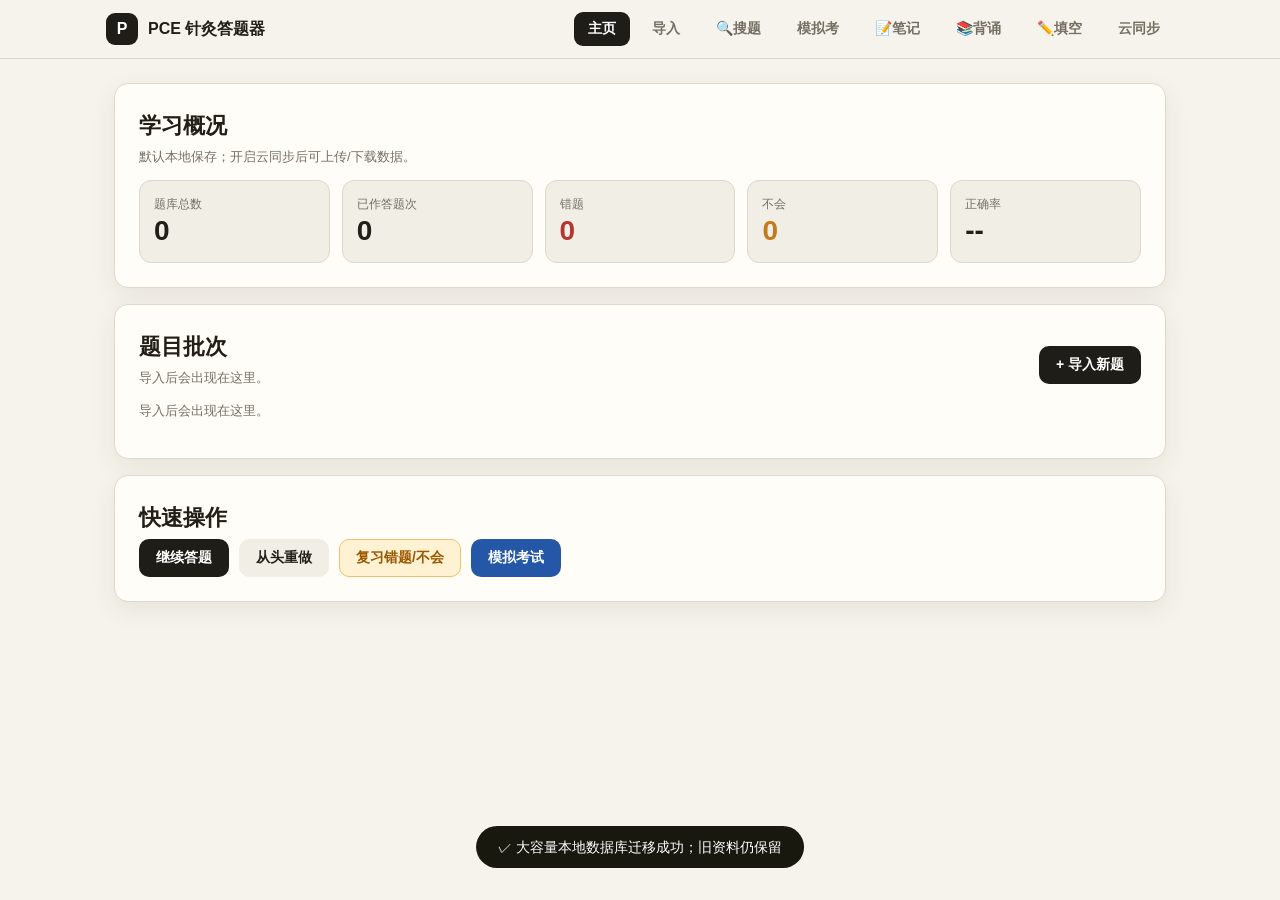
==== commit 0500bb2f: "Update index.html" ====
--- a/index.html
+++ b/index.html
@@ -1,5873 +1,254 @@
-// PCE 针灸答题器 — app.js FINAL
-// All features: resume quiz, back buttons, AI analysis everywhere, notes, highlight, batch ops, auto-advance, timer stop, auto-login
-
-// ═══════════════════════════════════════════════════════
-// DB
-// ═══════════════════════════════════════════════════════
-var DBKEY = 'pce_db_v5';
-var DB = (function(){
-  try { return JSON.parse(localStorage.getItem(DBKEY)) || makeDB(); }
-  catch(e) { return makeDB(); }
-})();
-function makeDB() {
-  return { batches:[], wrongMap:{}, dkMap:{}, stats:{done:0,correct:0}, analysisCache:{}, notes:[], starMap:{}, answerKeys:{}, lastPos:null, hlCache:{}, studyPages:[], qNotes:{}, fillBatches:[], fillWrong:[], fillProgress:{}, kwCards:{}, searchHistory:{}, customKw:[], kwNotes:{}, hfQids:{}, hfWrong:{}, hfResults:{} };
-}
-// v166 — IndexedDB durable mirror. Existing in-memory DB and quiz logic stay unchanged.
-// The old localStorage DB is NEVER deleted.
-var V166_IDB_NAME='PCE_LocalDB_v166', V166_STORE='state', V166_KEY='main';
-var _v166SaveTimer=null, _v166LastSaveError=null;
-// v179 — startup write barrier: NEVER let early startup saveDB() overwrite the durable IndexedDB copy.
-var _v166Bootstrapped=false, _v166PendingSave=false;
-
-function v166Open(){
-  return new Promise(function(resolve,reject){
-    var r=indexedDB.open(V166_IDB_NAME,1);
-    r.onupgradeneeded=function(){var d=r.result;if(!d.objectStoreNames.contains(V166_STORE))d.createObjectStore(V166_STORE);};
-    r.onsuccess=function(){resolve(r.result);};
-    r.onerror=function(){reject(r.error||new Error('IndexedDB打开失败'));};
-  });
-}
-function v166Put(obj){
-  return v166Open().then(function(d){return new Promise(function(resolve,reject){
-    var tx=d.transaction(V166_STORE,'readwrite');
-    tx.objectStore(V166_STORE).put(obj,V166_KEY);
-    tx.oncomplete=function(){d.close();resolve(true);};
-    tx.onerror=tx.onabort=function(){var e=tx.error||new Error('IndexedDB保存失败');d.close();reject(e);};
-  });});
-}
-function v166Get(){
-  return v166Open().then(function(d){return new Promise(function(resolve,reject){
-    var tx=d.transaction(V166_STORE,'readonly'), r=tx.objectStore(V166_STORE).get(V166_KEY);
-    r.onsuccess=function(){var v=r.result||null;d.close();resolve(v);};
-    r.onerror=function(){var e=r.error||new Error('IndexedDB读取失败');d.close();reject(e);};
-  });});
-}
-function v166Stats(o){
-  o=o||{};var bs=Array.isArray(o.batches)?o.batches:[], qs=0;
-  bs.forEach(function(b){qs+=Array.isArray(b.questions)?b.questions.length:0;});
-  return {batches:bs.length,questions:qs,hfResults:Object.keys(o.hfResults||{}).length,
-          studyPages:Array.isArray(o.studyPages)?o.studyPages.length:0};
-}
-function v166WriteNow(){
-  var snap;
-  try{snap=JSON.parse(JSON.stringify(DB));}catch(e){return Promise.reject(e);}
-  return v166Put(snap).then(function(){_v166LastSaveError=null;return true;}).catch(function(e){
-    _v166LastSaveError=e;console.error('V166 IndexedDB保存失败',e);
-    try{showToast('⚠️ IndexedDB保存失败：'+(e.message||e),7000);}catch(_){}
-    throw e;
-  });
-}
-function saveDB(){
-  // v179: During startup, several migration/fix routines call saveDB().
-  // DO NOT write those pre-bootstrap snapshots into IndexedDB: localStorage may be stale/full,
-  // and doing so can overwrite the newer durable answer record before v166Bootstrap() reads it.
-  if(!_v166Bootstrapped){
-    _v166PendingSave=true;
-    return;
+<!doctype html>
+<html lang="zh-CN">
+<head>
+  <meta charset="utf-8" />
+  <meta name="viewport" content="width=device-width, initial-scale=1" />
+  <title>PCE 针灸答题器</title>
+  <meta name="theme-color" content="#1f1d18" />
+  <meta name="apple-mobile-web-app-capable" content="yes" />
+  <meta name="apple-mobile-web-app-title" content="PCE答题器" />
+  <link rel="manifest" href="manifest.json" />
+  <link rel="stylesheet" href="style.css" />
+</head>
+<body>
+<header>
+  <div class="nav">
+    <div class="brand"><div class="logo">P</div><span>PCE 针灸答题器</span></div>
+    <button class="tab active" data-page="home">主页</button>
+    <button class="tab" data-page="import">导入</button>
+    <button class="tab" data-page="search">🔍搜题</button>
+    <button class="tab" data-page="mock">模拟考</button>
+    <button class="tab" data-page="notes">📝笔记</button>
+    <button class="tab" data-page="study">📚背诵</button>
+    <button class="tab" data-page="fill">✏️填空</button>
+    <button class="tab" data-page="cloud">云同步</button>
+  </div>
+</header>
+
+<main>
+  <!-- HOME -->
+  <section id="home" class="page active">
+    <div class="card">
+      <div class="title">学习概况</div>
+      <div class="sub">默认本地保存；开启云同步后可上传/下载数据。</div>
+      <div class="grid">
+        <div class="stat"><div class="k">题库总数</div><div class="v" id="st-total">0</div></div>
+        <div class="stat"><div class="k">已作答题次</div><div class="v" id="st-done">0</div></div>
+        <div class="stat"><div class="k">错题</div><div class="v redtext" id="st-wrong">0</div></div>
+        <div class="stat"><div class="k">不会</div><div class="v orangetext" id="st-dk">0</div></div>
+        <div class="stat"><div class="k">正确率</div><div class="v" id="st-rate">--</div></div>
+      </div>
+    </div>
+    <div class="card">
+      <div class="row">
+        <div><div class="title">题目批次</div><div class="sub">导入后会出现在这里。</div></div>
+        <button class="btn primary spacer" onclick="showPage('import')">+ 导入新题</button>
+      </div>
+      <div id="batch-list"></div>
+    </div>
+    <div class="card">
+      <div class="title">快速操作</div>
+      <div class="row">
+        <button class="btn primary" onclick="resumeQuiz()">继续答题</button>
+        <button class="btn" onclick="startFirstBatch(true)">从头重做</button>
+        <button class="btn orange" onclick="showPage('review');renderReview()">复习错题/不会</button>
+        <button class="btn blue" onclick="showPage('mock');renderMockSetup()">模拟考试</button>
+      </div>
+    </div>
+  </section>
+
+  <!-- IMPORT -->
+  <!-- SEARCH -->
+  <section id="search" class="page">
+    <div id="search-area"></div>
+  </section>
+
+  <section id="import" class="page">
+    <div class="card">
+      <div class="row"><button class="btn small" onclick="navBack()">← 返回</button><div class="title spacer" style="margin-left:10px">导入题目</div></div>
+      <div class="sub">支持粘贴文本。TXT 可直接上传；PDF/DOCX 建议先复制文字粘贴。</div>
+      <input id="batch-name" class="full" placeholder="批次名称，例如：PCE模拟卷A" />
+      <label class="upload">
+        <input id="file-input" type="file" accept=".txt" />
+        <div class="upload-icon">📎</div>
+        <div><b>点击上传 TXT</b></div>
+        <div class="sub" id="upload-status">如果是 PDF/Word，请先复制题目文字再粘贴。</div>
+      </label>
+      <textarea id="raw" placeholder="把题目粘贴在这里：
+
+34. 范女士月经延期，血量少，色淡，质稀。诊断为：
+a）虚寒。b）实寒。c）气滞。d）阳虚。e）血虚。
+答案：A"></textarea>
+      <div class="hint"><b>格式：</b>题号用 34. 或 34、；选项用 A. / A) / a）都可以。答案可写"答案：A"。</div>
+      <div class="row mt">
+        <button class="btn primary" onclick="importQuestions(true)">导入并开始</button>
+        <button class="btn" onclick="importQuestions(false)">仅导入</button>
+        <span class="spacer sub">每题限时</span>
+        <input id="limit" type="number" min="0" max="600" value="60" class="tiny" />
+        <span class="sub">秒，0=不限时</span>
+      </div>
+      <div id="import-msg" class="sub mt"></div>
+    </div>
+  </section>
+
+  <!-- QUIZ -->
+  <section id="quiz" class="page">
+    <div class="card">
+      <div class="qtop">
+        <div><div class="qcount">题 <strong id="q-num">--</strong> / <span id="q-total">--</span></div><div class="sub" id="q-batch"></div></div>
+        <div class="timer spacer" id="timer" title="点击暂停/停止/重启">--</div>
+      </div>
+      <div class="progress"><div class="bar" id="qbar"></div></div>
+      <div class="case" id="casebox"></div>
+      <div class="qbody" id="qbody"></div>
+      <div id="q-annotation-wrap" style="margin:6px 0 2px 0;display:none">
+        <div style="font-size:12px;color:#888;margin-bottom:3px">📝 题目注释：</div>
+        <div id="q-annotation-display" style="font-size:13px;color:#555;background:#fffbe6;border:1px solid #f0d060;border-radius:6px;padding:7px 10px;white-space:pre-wrap;cursor:pointer" onclick="toggleAnnotationEdit()"></div>
+      </div>
+      <div id="q-annotation-edit" style="margin:6px 0 2px 0;display:none">
+        <textarea id="q-annotation-input" placeholder="添加题目注释（例如：案例题补充文字、考点说明…）" style="width:100%;min-height:60px;padding:8px;border:1px solid #f0d060;border-radius:6px;font-size:13px;resize:vertical;box-sizing:border-box;background:#fffdf5" oninput="saveAnnotation()"></textarea>
+        <div style="font-size:11px;color:#aaa;margin-top:2px">输入后自动保存，点题目注释区域收起</div>
+      </div>
+      <button id="q-annotation-btn" onclick="toggleAnnotationEdit()" style="font-size:13px;color:#6040b0;background:#f0ebff;border:1px solid #d4c9f5;border-radius:6px;cursor:pointer;padding:5px 12px;margin-bottom:6px">📝 添加题目注释</button>
+      <div class="opts" id="opts"></div>
+      <div class="row actions" id="quiz-actions">
+        <button class="btn small" onclick="prevQ()">← 上一题</button>
+        <button class="btn small" onclick="skipQ()">跳过</button>
+        <button class="btn small orange" id="dkbtn" onclick="toggleDK()">不会</button>
+        <button class="btn small primary" onclick="nextQ()">确认/下一题 →</button>
+        <button class="btn small red spacer" onclick="finishQuiz()">结束</button>
+        <button class="btn small" id="back-to-search-btn" style="display:none" onclick="navTo('search')">🔍 回搜题</button>
+      </div>
+    </div>
+  </section>
+
+  <!-- RESULT -->
+  <section id="result" class="page">
+    <div class="card">
+      <div class="row"><button class="btn small" onclick="navBack()">← 返回</button><div class="title spacer" style="margin-left:10px">答题结果</div></div>
+      <div class="sub" id="result-batch"></div>
+      <div class="grid">
+        <div class="stat"><div class="k">总题</div><div class="v" id="rs-total">0</div></div>
+        <div class="stat"><div class="k">答对</div><div class="v greentext" id="rs-ok">0</div></div>
+        <div class="stat"><div class="k">答错</div><div class="v redtext" id="rs-bad">0</div></div>
+        <div class="stat"><div class="k">不会</div><div class="v orangetext" id="rs-dk">0</div></div>
+        <div class="stat"><div class="k">正确率</div><div class="v" id="rs-rate">--</div></div>
+      </div>
+    </div>
+    <div class="card">
+      <div class="title">补充/更正答案</div>
+      <div class="sub">支持：43.A 每行一个，或 ACBDE 字母串。</div>
+      <textarea id="answer-key" class="short" placeholder="43.A&#10;44.C&#10;45.B"></textarea>
+      <div class="row mt">
+        <button class="btn blue" onclick="compareKey()">按答案核对</button>
+        <button class="btn purple" onclick="printReport()">打印复习报告 / 存 PDF</button>
+        <button class="btn" onclick="downloadCSV()">下载 CSV</button>
+      </div>
+      <div id="key-msg" class="sub mt"></div>
+    </div>
+    <div class="card">
+      <div class="title">明细</div>
+      <div class="tablewrap">
+        <table>
+          <thead><tr><th>题号</th><th>题目</th><th>我选</th><th>答案</th><th>结果</th><th>解析</th></tr></thead>
+          <tbody id="result-table"></tbody>
+        </table>
+      </div>
+    </div>
+  </section>
+
+  <!-- REVIEW -->
+  <section id="review" class="page">
+    <div id="review-list"></div>
+  </section>
+
+  <!-- MOCK -->
+  <section id="mock" class="page">
+    <div id="mock-area"></div>
+  </section>
+
+  <!-- NOTES -->
+  <section id="notes" class="page">
+    <!-- rendered by renderNotes() -->
+  </section>
+
+  <!-- STUDY — 背诵页 -->
+  <section id="study" class="page">
+    <div id="study-area"></div>
+  </section>
+
+  <!-- FILL -->
+  <section id="fill" class="page">
+    <div id="fill-area"></div>
+  </section>
+
+  <!-- CLOUD -->
+  <section id="cloud" class="page">
+    <div class="card">
+      <div class="row"><button class="btn small" onclick="navBack()">← 返回</button><div class="title spacer" style="margin-left:10px">云同步</div></div>
+      <div class="sub">使用 Firebase 免费云端。先本地能用；设置 Firebase 后可注册账号、上传、下载。</div>
+      <div class="hint">
+        <b>Firebase 设置步骤：</b><br>
+        1. Firebase Console → Add project<br>
+        2. Build → Authentication → Email/Password 开启<br>
+        3. Build → Firestore Database → Create database<br>
+        4. Project settings → Web app → 复制 firebaseConfig<br>
+        5. 粘贴到下面保存
+      </div>
+      <textarea id="firebase-config" class="short" placeholder='{"apiKey":"...","authDomain":"...","projectId":"...","storageBucket":"...","messagingSenderId":"...","appId":"..."}'></textarea>
+      <div class="row mt">
+        <button class="btn primary" onclick="saveFirebaseConfig()">保存 Firebase 配置</button>
+        <button class="btn" onclick="loadFirebaseConfigToBox()">读取已保存配置</button>
+      </div>
+      <hr class="sep">
+      <div class="hint">
+        <b>🤖 Claude AI 解析功能：</b><br>
+        需要 Anthropic API Key。去 <a href="https://console.anthropic.com" target="_blank" style="color:#1a4fa0">console.anthropic.com</a> → API Keys → Create Key<br>
+        Key 只存在你自己的浏览器里。
+      </div>
+      <div class="row mt">
+        <input id="api-key-input" type="password" placeholder="sk-ant-api03-..." style="flex:1" />
+        <button class="btn primary" onclick="saveApiKey()">保存 API Key</button>
+      </div>
+      <div id="api-key-status" class="sub mt"></div>
+      <hr class="sep">
+      <div class="row">
+        <input id="cloud-email" placeholder="Email" />
+        <input id="cloud-pass" type="password" placeholder="Password" />
+        <button class="btn blue" onclick="cloudRegister()">注册</button>
+        <button class="btn primary" onclick="cloudLogin()">登录</button>
+        <button class="btn" onclick="cloudLogout()">退出</button>
+      </div>
+      <div id="cloud-status" class="hint mt">未登录。</div>
+      <div class="row mt">
+        <button class="btn green" onclick="cloudUpload()">上传本地数据到云端</button>
+        <button class="btn orange" onclick="cloudDownload()">从云端下载覆盖本地</button>
+      </div>
+      <div class="hint mt"><b>注意：</b>下载会覆盖当前本地数据。第一次同步建议先上传。</div>
+    </div>
+  </section>
+</main>
+
+<!-- MODAL -->
+<div id="modal-bg" class="modal-bg" onclick="if(event.target.id==='modal-bg')closeModal()">
+  <div class="modal">
+    <div class="modal-header row"><b id="m-title">题目</b><button class="btn small spacer" onclick="closeModal()">✕ 关闭</button></div>
+    <div id="m-content" class="mt"></div>
+  </div>
+</div>
+<div id="toast"></div>
+
+<script src="app.js?v=184"></script>
+<script>
+  // Init notes page when tab clicked
+  document.querySelector('.tab[data-page="notes"]').addEventListener('click', function(){ renderNotes(); });
+  // study and fill tab clicks handled in app.js tab handler
+  var reviewTab=document.querySelector('.tab[data-page="review"]');
+  if(reviewTab) reviewTab.addEventListener('click', function(){ renderReview(); });
+  document.querySelector('.tab[data-page="mock"]').addEventListener('click', function(){ renderMockSetup(); });
+  if ('serviceWorker' in navigator) {
+    window.addEventListener('load', function(){ navigator.serviceWorker.register('./sw.js').catch(function(){}); });
   }
-
-  // Keep the old synchronous API so the rest of the answer app does not change.
-  if(_v166SaveTimer)clearTimeout(_v166SaveTimer);
-  _v166SaveTimer=setTimeout(function(){_v166SaveTimer=null;v166WriteNow().catch(function(){});},80);
-
-  // Legacy mirror only. Quota failure no longer blocks the IndexedDB save.
-  try{localStorage.setItem(DBKEY,JSON.stringify(DB));}
-  catch(e){
-    if(e&&e.name==='QuotaExceededError')console.warn('V179: localStorage已满；IndexedDB为主存储，继续保存');
-    else console.error('V179 localStorage镜像失败',e);
-  }
-}
-
-// migrate old keys
-['analysisCache','notes','starMap','answerKeys','hlCache','qNotes'].forEach(function(k){ if(!DB[k]) DB[k] = k==='notes'?[]:({}); });
-if(!DB.studyPages) DB.studyPages=[];
-if(!DB.fillBatches) DB.fillBatches=[];
-if(!DB.fillWrong) DB.fillWrong=[];
-if(!DB.kwCards) DB.kwCards={};
-if(!DB.searchHistory) DB.searchHistory={};
-if(!DB.fillProgress) DB.fillProgress={};
-if(DB.lastPos===undefined) DB.lastPos=null;
-if(!DB.reviewFixed) DB.reviewFixed={};
-// Re-fix caseText for existing batches: clear wrong case assignments beyond range
-(function fixCaseRanges(){
-  DB.batches.forEach(function(batch){
-    // Build a map of caseText ranges from questions that have caseText
-    // Find all distinct caseText values and their number ranges
-    var caseRanges = []; // [{lo, hi, text}]
-    batch.questions.forEach(function(q){
-      if(!q.caseText) return;
-      var rm = q.caseText.match(/(\d{1,4})\s*[-–~]\s*(\d{1,4})/);
-      if(rm){
-        var lo=parseInt(rm[1]), hi=parseInt(rm[2]);
-        // Only keep if not already recorded
-        var found=caseRanges.some(function(r){return r.lo===lo&&r.hi===hi;});
-        if(!found) caseRanges.push({lo:lo,hi:hi,text:q.caseText});
-      }
-    });
-    if(!caseRanges.length) return;
-    // Re-assign caseText: clear questions outside their range
-    batch.questions.forEach(function(q){
-      if(!q.caseText) return;
-      var rm = q.caseText.match(/(\d{1,4})\s*[-–~]\s*(\d{1,4})/);
-      if(rm){
-        var lo=parseInt(rm[1]), hi=parseInt(rm[2]);
-        if(q.num<lo || q.num>hi){
-          q.caseText=null; // clear wrong assignment
-        }
-      }
-    });
-  });
-  saveDB();
-})();
-// migrate from v4 if v5 is empty
-(function(){
-  if(DB.batches.length===0){
-    try{
-      var old=JSON.parse(localStorage.getItem('pce_db_v4'));
-      if(old&&old.batches&&old.batches.length){
-        DB.batches=old.batches; DB.wrongMap=old.wrongMap||{}; DB.dkMap=old.dkMap||{};
-        DB.stats=old.stats||{done:0,correct:0}; DB.analysisCache=old.analysisCache||{};
-        DB.notes=old.notes||[]; DB.starMap=old.starMap||{};
-        localStorage.setItem('pce_db_v5',JSON.stringify(DB));
-      }
-    }catch(e){}
-  }
-})();
-
-// ═══════════════════════════════════════════════════════
-// API KEY — auto-saved, never ask again
-// ═══════════════════════════════════════════════════════
-function getApiKey() { return localStorage.getItem('claude_api_key') || ''; }
-function saveApiKey() {
-  var inp = document.getElementById('api-key-input'), st = document.getElementById('api-key-status');
-  if (!inp) return;
-  var k = inp.value.trim();
-  if (!k) { if(st) st.textContent='请输入 Key'; return; }
-  localStorage.setItem('claude_api_key', k);
-  if(st) st.textContent='✓ 已保存';
-  showToast('✓ API Key 已保存，以后自动使用');
-}
-function initApiKeyInput() {
-  var inp = document.getElementById('api-key-input'); if (!inp) return;
-  var saved = getApiKey();
-  if (saved) inp.value = saved;
-  var st = document.getElementById('api-key-status');
-  if (saved && st) st.textContent = '✓ Key 已自动加载，无需重新输入';
-  inp.addEventListener('input', function(){
-    clearTimeout(inp._t);
-    inp._t = setTimeout(function(){
-      var k = inp.value.trim();
-      if (k.length > 10) { localStorage.setItem('claude_api_key', k); if(st) st.textContent='✓ 已自动保存'; }
-    }, 800);
-  });
-}
-
-// ═══════════════════════════════════════════════════════
-// NAVIGATION with back-stack
-// ═══════════════════════════════════════════════════════
-var _pageStack = ['home'];
-function showPage(name) {
-  document.querySelectorAll('.page').forEach(function(p){ p.classList.remove('active'); });
-  var pg = document.getElementById(name);
-  if (pg) pg.classList.add('active');
-  document.querySelectorAll('.tab').forEach(function(t){ t.classList.remove('active'); });
-  var tab = document.querySelector('.tab[data-page="'+name+'"]');
-  if (tab) tab.classList.add('active');
-  window.scrollTo({top:0, behavior:'smooth'});
-}
-function navTo(name) {
-  if (_pageStack[_pageStack.length-1] !== name) _pageStack.push(name);
-  showPage(name);
-}
-function navBack() {
-  if (_pageStack.length > 1) _pageStack.pop();
-  showPage(_pageStack[_pageStack.length-1]);
-}
-document.querySelectorAll('.tab').forEach(function(t){
-  t.addEventListener('click', function(){
-    // Fully reset page stack and force hide all pages before switching
-    _pageStack = [t.dataset.page];
-    document.querySelectorAll('.page').forEach(function(p){ p.classList.remove('active'); });
-    var pg=document.getElementById(t.dataset.page); if(pg) pg.classList.add('active');
-    document.querySelectorAll('.tab').forEach(function(x){ x.classList.remove('active'); });
-    t.classList.add('active');
-    window.scrollTo({top:0,behavior:'smooth'});
-    if (t.dataset.page === 'notes') renderNotes();
-    if (t.dataset.page === 'review') renderReview();
-    if (t.dataset.page === 'mock') renderMockSetup();
-    if (t.dataset.page === 'study') renderStudy();
-    if (t.dataset.page === 'fill') renderFill();
-    if (t.dataset.page === 'search') renderSearch();
-  });
-});
-
-// ═══════════════════════════════════════════════════════
-// TOAST
-// ═══════════════════════════════════════════════════════
-function showToast(msg, dur) {
-  var el = document.getElementById('toast'); if (!el) return;
-  el.textContent = msg; el.className = 'show';
-  clearTimeout(el._t);
-  el._t = setTimeout(function(){ el.className=''; }, dur||2500);
-}
-
-// ═══════════════════════════════════════════════════════
-// FILE UPLOAD
-// ═══════════════════════════════════════════════════════
-(function(){
-  var fi = document.getElementById('file-input');
-  if (fi) fi.addEventListener('change', function(e){
-    var file = e.target.files[0]; if (!file) return;
-    var r = new FileReader();
-    r.onload = function(ev){
-      document.getElementById('raw').value = ev.target.result;
-      document.getElementById('upload-status').textContent = '✓ ' + file.name;
-    };
-    r.readAsText(file, 'utf-8');
-  });
-})();
-
-// ═══════════════════════════════════════════════════════
-// PARSER
-// ═══════════════════════════════════════════════════════
-function parseQ(raw) {
-  raw = raw.replace(/\r\n/g,'\n').replace(/\r/g,'\n')
-    .replace(/[Ａ-Ｚａ-ｚ０-９]/g,function(c){return String.fromCharCode(c.charCodeAt(0)-65248);})
-    .replace(/）/g,')').replace(/（/g,'(').replace(/。/g,'.').replace(/　/g,' ');
-  var lines = raw.split('\n').map(function(l){return l.trim();});
-  var qRe   = /^[(\[]?\s*(\d{1,4})\s*[).、]\s*(.*)/;
-  var optRe = /^([A-Ea-e])\s*[).、：:]\s*(.+)/;
-  var inRe  = /([A-Ea-e])\s*[).]\s*(.+?)(?=\s{2,}[A-Ea-e]\s*[).]|$)/g;
-  var ansRe = /[\u3010\[]?[\u7b54\u6848Aa][\u6848nswer]*[\uff1a:]\s*([A-Ea-e])[\u3011\]]?/i;
-  // Case keywords
-  var caseKw = /根据以下|根据下列|以下病例|基于以下|以下案例|以下情况|病案|following case|following scenario/i;
-  // Range line: "208-215 基于以下病案：" — number range + case keyword
-  var rangeRe = /^(\d{1,4})\s*[-–~]\s*(\d{1,4})[^\n]*(基于|根据|以下|病例|病案|案例|following)/i;
-  function isCN(q){return /[\u4e00-\u9fff]/.test(q.body);}
-
-  // ── STEP 1: Pre-scan to find all case blocks ──────────
-  // caseBlocks: [{lo, hi, text}]  hi=null means "until next case"
-  var caseBlocks = [];
-  for(var i=0;i<lines.length;i++){
-    var l=lines[i]; if(!l) continue;
-    // Range header: "208-215 基于以下病案"
-    var rm=l.match(rangeRe);
-    if(rm){
-      var lo=parseInt(rm[1]), hi=parseInt(rm[2]);
-      // Collect case body: everything after this line until next question-like line
-      var bodyLines=[l], j=i+1;
-      while(j<lines.length){
-        var nl=lines[j];
-        // Stop if we hit a line that looks like a new question (num + option pattern later)
-        // But DON'T stop just because a line starts with a number — case text can have numbers
-        // Stop at: optRe line, or ansRe line, or another rangeRe line
-        if(!nl){j++;continue;}
-        if(nl.match(rangeRe)) break;        // another case range
-        if(nl.match(optRe)) break;          // options starting = first question's options
-        if(nl.match(ansRe)) break;
-        // If line matches qRe AND the number is within our range → it's the first question, stop
-        var qm2=nl.match(qRe);
-        if(qm2&&parseInt(qm2[1])>=lo) break;
-        bodyLines.push(nl); j++;
-      }
-      caseBlocks.push({lo:lo, hi:hi, text:bodyLines.join('\n').trim()});
-      i=j-1; continue;
-    }
-    // Pure keyword line (no range): "根据以下病例..."
-    if(caseKw.test(l)&&!l.match(qRe)){
-      var bodyLines=[l], j=i+1;
-      while(j<lines.length&&lines[j]&&!lines[j].match(qRe)&&!lines[j].match(rangeRe)){
-        bodyLines.push(lines[j]); j++;
-      }
-      // Peek at first question number after this block to infer range start
-      var firstQ=null;
-      if(j<lines.length){ var qm3=lines[j].match(qRe); if(qm3) firstQ=parseInt(qm3[1]); }
-      caseBlocks.push({lo:firstQ, hi:null, text:bodyLines.join('\n').trim()});
-      i=j-1; continue;
-    }
-  }
-
-  // ── STEP 2: Parse questions normally ──────────────────
-  var blocks=[], curQ=null;
-  // Reset and re-scan, now skipping lines consumed by case detection
-  // We need a clean pass — rebuild lines without case header lines
-  // Actually easier: just do a normal parse pass and skip rangeRe / pure caseKw lines
-  var i2=0;
-  var rawLines=raw.split('\n').map(function(l){return l.trim();});
-  while(i2<rawLines.length){
-    var l=rawLines[i2]; i2++;
-    if(!l) continue;
-    if(/^请为|^please select/i.test(l)&&l.length<60) continue;
-    // Skip range headers and pure case keyword lines (already extracted above)
-    if(l.match(rangeRe)){ while(i2<rawLines.length&&rawLines[i2]&&!rawLines[i2].match(qRe)&&!rawLines[i2].match(rangeRe)) i2++; continue; }
-    if(caseKw.test(l)&&!l.match(qRe)){ while(i2<rawLines.length&&rawLines[i2]&&!rawLines[i2].match(qRe)&&!rawLines[i2].match(rangeRe)) i2++; continue; }
-    var am=l.match(ansRe); if(am&&curQ){curQ.answer=am[1].toUpperCase();continue;}
-    var qm=l.match(qRe);
-    if(qm){
-      var qnum=parseInt(qm[1]), qbody=qm[2].trim();
-      if(!qbody){
-        while(i2<rawLines.length&&!rawLines[i2].trim()) i2++;
-        if(i2<rawLines.length&&!rawLines[i2].match(optRe)&&!rawLines[i2].match(ansRe)){
-          qbody=rawLines[i2].trim(); i2++;
-        }
-      }
-      if(!qbody) continue;
-      if(curQ&&curQ.opts.length>=2&&isCN(curQ)) blocks.push(curQ);
-      curQ={num:qnum,body:qbody,opts:[],answer:null,id:uid(),caseText:null};
-      continue;
-    }
-    if(!curQ) continue;
-    // Format: "A：xxx B：xxx C：xxx" with Chinese colon — check FIRST
-    if(/[A-Ea-e]\s*[：:][^A-Ea-e]{1,30}[A-Ea-e]\s*[：:]/.test(l)){
-      var cnOptRe=/([A-Ea-e])\s*[：:]\s*(.+?)(?=\s*[A-Ea-e]\s*[：:]|$)/g;
-      var found2=[],m3; cnOptRe.lastIndex=0;
-      while((m3=cnOptRe.exec(l))!==null){
-        var txt=m3[2].trim(); if(txt) found2.push({letter:m3[1].toUpperCase(),text:txt});
-      }
-      if(found2.length>=2){curQ.opts.push.apply(curQ.opts,found2);continue;}
-    }
-    var om=l.match(optRe); if(om){curQ.opts.push({letter:om[1].toUpperCase(),text:om[2].trim()});continue;}
-    if(/[A-Ea-e]\s*[).]/.test(l)){
-      var found=[],m2; inRe.lastIndex=0;
-      while((m2=inRe.exec(l))!==null) found.push({letter:m2[1].toUpperCase(),text:m2[2].trim()});
-      if(found.length>=2){curQ.opts.push.apply(curQ.opts,found);continue;}
-    }
-    if(curQ.opts.length>=2){
-      if(/^[\u4e00-\u9fff]/.test(l)&&l.length<80) continue;
-      if(l.length<80&&!/\d/.test(l)) continue;
-    } else if(curQ.opts.length===0){ curQ.body+='\n'+l; }
-    else { curQ.opts[curQ.opts.length-1].text+=' '+l; }
-  }
-  if(curQ&&curQ.opts.length>=2&&isCN(curQ)) blocks.push(curQ);
-
-  // ── STEP 3: Assign case text to questions ─────────────
-  // For each question, find matching case block by question number
-  blocks.forEach(function(q){
-    for(var ci=0;ci<caseBlocks.length;ci++){
-      var cb=caseBlocks[ci];
-      if(cb.lo===null) continue; // no range info, skip for now
-      if(cb.hi!==null){
-        // Explicit range: e.g. 208-215
-        if(q.num>=cb.lo&&q.num<=cb.hi){ q.caseText=cb.text; return; }
-      } else {
-        // Range start only: propagate from lo until next case block starts
-        var nextLo=Infinity;
-        for(var ci2=ci+1;ci2<caseBlocks.length;ci2++){
-          if(caseBlocks[ci2].lo!==null){ nextLo=caseBlocks[ci2].lo; break; }
-        }
-        if(q.num>=cb.lo&&q.num<nextLo){ q.caseText=cb.text; return; }
-      }
-    }
-    // Fallback: assign no-range case blocks based on position
-    for(var ci3=0;ci3<caseBlocks.length;ci3++){
-      if(caseBlocks[ci3].lo===null){
-        // Assign to questions that come right after this block (no explicit range)
-        // Only if question has no case yet
-        // Skip — handled by pendingCase fallback below
-      }
-    }
-  });
-
-  // Fallback: assign null-lo caseBlocks to questions sequentially
-  var pendingNullCase=null;
-  var nullCaseCi=0;
-  var nullCases=caseBlocks.filter(function(c){return c.lo===null;});
-  // For null-lo cases, find which questions they precede by position in blocks array
-  // Use a second pass with original line order
-  if(nullCases.length){
-    // Re-scan raw to map null-lo cases to question numbers
-    var scanI=0, nullCI=0;
-    var rawL2=raw.split('\n').map(function(l){return l.trim();});
-    var nullCaseAssigned=false;
-    var currentNullCase=null;
-    var currentNullCaseNextQ=null;
-    // Find for each null-lo case: the first question number after it
-    nullCases.forEach(function(nc,nci){
-      // Find position of this case text in rawL2
-      for(var ri=0;ri<rawL2.length;ri++){
-        if(caseKw.test(rawL2[ri])&&!rawL2[ri].match(qRe)){
-          // Found a case keyword line — find next question
-          for(var ri2=ri+1;ri2<rawL2.length;ri2++){
-            var qm4=rawL2[ri2].match(qRe);
-            if(qm4){ nc.lo=parseInt(qm4[1]); break; }
-          }
-          break;
-        }
-      }
-    });
-    // Now re-run assignment for null-lo cases that now have lo
-    blocks.forEach(function(q){
-      if(q.caseText) return; // already assigned
-      for(var ci4=0;ci4<caseBlocks.length;ci4++){
-        var cb=caseBlocks[ci4];
-        if(cb.lo===null) continue;
-        if(cb.hi!==null){
-          if(q.num>=cb.lo&&q.num<=cb.hi){ q.caseText=cb.text; return; }
-        } else {
-          var nextLo2=Infinity;
-          for(var ci5=ci4+1;ci5<caseBlocks.length;ci5++){
-            if(caseBlocks[ci5].lo!==null){ nextLo2=caseBlocks[ci5].lo; break; }
-          }
-          if(q.num>=cb.lo&&q.num<nextLo2){ q.caseText=cb.text; return; }
-        }
-      }
-    });
-  }
-
-  return blocks;
-}
-function uid(){return Math.random().toString(36).slice(2,10);}
-function esc(s){return String(s||'').replace(/&/g,'&amp;').replace(/</g,'&lt;').replace(/>/g,'&gt;');}
-
-// ═══════════════════════════════════════════════════════
-// IMPORT
-// ═══════════════════════════════════════════════════════
-function importQuestions(start) {
-  var raw = document.getElementById('raw').value.trim();
-  var name = document.getElementById('batch-name').value.trim();
-  var msg = document.getElementById('import-msg'); msg.textContent=''; msg.style.color='';
-  if(!raw){msg.textContent='请先粘贴题目。';msg.style.color='red';return;}
-  var qs = parseQ(raw);
-  if(!qs.length){msg.textContent='未识别到题目，请检查格式。';msg.style.color='red';return;}
-  var bname = name || ('批次'+(DB.batches.length+1)+' — '+new Date().toLocaleDateString('zh-CN'));
-  var batch = {id:uid(), name:bname, date:Date.now(), questions:qs, progress:{idx:0, answers:new Array(qs.length).fill(null), dk:{}}};
-  DB.batches.push(batch); saveDB(); renderHome();
-  msg.textContent='✓ 导入 '+qs.length+' 道题 → "'+bname+'"'; msg.style.color='green';
-  document.getElementById('raw').value=''; document.getElementById('batch-name').value='';
-  if(start) setTimeout(function(){ showBatchDetail(batch.id); }, 400);
-}
-
-// ═══════════════════════════════════════════════════════
-// BATCH DETAIL — full question list with all ops
-// ═══════════════════════════════════════════════════════
-function startBatchFiltered(batchId, mode){
-  var batch=null;
-  for(var i=0;i<DB.batches.length;i++){if(DB.batches[i].id===batchId){batch=DB.batches[i];break;}}
-  if(!batch) return;
-  var qs=[];
-  if(mode==='excludeHf'){
-    qs=batch.questions.filter(function(q){return !qMatchesHf(q);});
-    if(!qs.length){showToast('所有题目都含高频词！换个搜索词再试');return;}
-  } else if(mode==='wrongOnly'){
-    qs=batch.questions.filter(function(q){return !!DB.wrongMap[q.id];});
-    if(!qs.length){showToast('这个批次没有错题');return;}
-  } else if(mode==='dkOnly'){
-    qs=batch.questions.filter(function(q){return !!DB.dkMap[q.id];});
-    if(!qs.length){showToast('这个批次没有标记不会的题');return;}
-  }
-  var labels={excludeHf:'排除高频',wrongOnly:'只做错题',dkOnly:'只做不会'};
-  var filteredBatch={
-    id:batch.id,
-    name:batch.name+'（'+labels[mode]+' '+qs.length+'题）',
-    questions:qs,
-    progress:{idx:0,answers:new Array(qs.length).fill(null),dk:{},_committed:{}}
-  };
-  QZ={batch:filteredBatch,qs:qs,cur:0,ans:new Array(qs.length).fill(null),
-    dk:{},sel:null,tMax:0,tmr:null,_autoNext:null,stopped:false,paused:false,hideAnswer:false};
-  QZ.returnToBatchId=batchId;
-  navTo('quiz'); loadQ(0);
-}
-
-function getHfWords(){
-  if(!DB.searchHistory) return [];
-  return Object.keys(DB.searchHistory);
-}
-
-function qMatchesHf(q){
-  var words=getHfWords(); if(!words.length) return false;
-  var text=(q.body||'')+' '+(q.opts?q.opts.map(function(o){return o.text;}).join(' '):'');
-  for(var i=0;i<words.length;i++){
-    if(text.indexOf(words[i])>=0) return true;
-  }
-  return false;
-}
-
-function showBatchDetail(batchId) {
-  var batch=null;
-  for(var i=0;i<DB.batches.length;i++){ if(DB.batches[i].id===batchId){batch=DB.batches[i];break;} }
-  if(!batch) return;
-  var p = batch.progress, resumeIdx=0;
-  for(var j=0;j<p.answers.length;j++){ if(!p.answers[j]){resumeIdx=j;break;} }
-  var allDone = p.answers.every(function(a){return !!a;});
-  var done = p.answers.filter(function(a){return a&&a!=='skip';}).length;
-  var prog = Math.round(done/batch.questions.length*100);
-
-  var html = '<div class="card">'
-    +'<div class="row" style="flex-wrap:wrap;gap:8px">'
-    +'<button class="btn" onclick="navBack()">← 返回</button>'
-    +'<div class="title spacer" style="margin-left:8px">'+esc(batch.name)+'</div>'
-    +'<button class="btn small" onclick="renameBatch(\''+batchId+'\')">✏️ 改名</button>'
-    +'<button class="btn small blue" onclick="openReimportBatch(\''+batchId+'\')">🔄 重新导入题目</button>'
-    +'<button class="btn small red" onclick="deleteBatch(\''+batchId+'\')">🗑 删除批次</button>'
-    +'</div>'
-    +'<div class="sub" style="margin:6px 0">共 '+batch.questions.length+' 题 · 已答 '+done+' ('+prog+'%) · 点任意行从该题开始</div>'
-    +'<div class="row" style="gap:8px;flex-wrap:wrap">'
-    +'<button class="btn primary" onclick="startBatchFrom(\''+batchId+'\','+resumeIdx+')">'+(allDone?'🔄 从头重做':'▶ 继续第'+(resumeIdx+1)+'题')+'</button>'
-    +'<button class="btn" onclick="startBatchFrom(\''+batchId+'\',0)">从第1题开始</button>'
-    +'<button class="btn" style="background:#eef6ff;border:1px solid #9fc7ee;color:#245b8f" onclick="startSecondAttempt(\''+batchId+'\')">② 第二次做</button>'
-    +'<button class="btn" style="background:#f3efff;border:1px solid #c5b5ef;color:#62439a" onclick="showAttemptCompare(\''+batchId+'\')">⇄ 对比两次答案</button>'
-    +'</div>'
-    +'<div style="display:flex;gap:6px;flex-wrap:wrap;margin-top:6px">'
-    +'<button class="btn small" style="background:#fff3cd;border:1px solid #f0d060;color:#8a6000" data-bid="'+batchId+'" onclick="startBatchFiltered(this.dataset.bid,\'excludeHf\')">'+(function(){var n=batch.questions.filter(function(q){return !qMatchesHf(q);}).length;return '🔍 排除高频词（剩'+n+'题）';})()+'</button>'
-    +'<button class="btn small red" data-bid="'+batchId+'" onclick="startBatchFiltered(this.dataset.bid,\'wrongOnly\')">'+(function(){var n=batch.questions.filter(function(q){return !!DB.wrongMap[q.id];}).length;return '✗ 只做错题（'+n+'题）';})()+'</button>'
-    +'<button class="btn small" style="background:#fff0e6;border:1px solid #ffb88c;color:#c47a1a" data-bid="'+batchId+'" onclick="startBatchFiltered(this.dataset.bid,\'dkOnly\')">'+(function(){var n=batch.questions.filter(function(q){return !!DB.dkMap[q.id];}).length;return '❓ 只做不会（'+n+'题）';})()+'</button>'
-    +'</div>'
-    +'<div class="row" style="margin-top:8px;align-items:center;gap:6px">'
-    +'<span style="font-size:13px;color:#666">跳到第</span>'
-    +'<input id="goto-q-inp-'+batchId+'" type="number" min="1" max="'+batch.questions.length+'" placeholder="题号" style="width:80px;padding:6px 8px;border:1.5px solid #d0cec8;border-radius:6px;font-size:14px;text-align:center">'
-    +'<span style="font-size:13px;color:#666">题</span>'
-    +'<button class="btn blue small" onclick="gotoQuestion(\''+batchId+'\')">跳转开始</button>'
-    +'</div></div>'
-
-    +'<div class="card" style="padding:0;overflow:hidden">'
-    +'<div style="padding:10px 12px;background:#f0efe9;display:flex;gap:8px;align-items:center;flex-wrap:wrap;border-bottom:1px solid #ddd">'
-    +'<input type="checkbox" id="batch-cb-all" onchange="batchSelectAll(this.checked)" style="width:15px;height:15px"><span style="font-size:12px;color:#666">全选</span>'
-    +'<button class="btn small red" onclick="batchDeleteSelected(\''+batchId+'\')">🗑 删除选中</button>'
-    +'<button class="btn small" onclick="batchStarSelected(\''+batchId+'\')">⭐ 打星</button>'
-    +'<button class="btn small blue" onclick="batchToNotes(\''+batchId+'\')">📝 存入笔记</button>'
-    +'<button class="btn small purple" onclick="batchAISummary(\''+batchId+'\')">🤖 AI整理复习</button>'
-    +'</div>'
-    +'<div class="tablewrap" style="margin:0"><table style="width:100%;border-collapse:collapse">'
-    +'<thead><tr style="background:#f8f7f3;font-size:12px">'
-    +'<th style="padding:7px 10px;width:32px"></th>'
-    +'<th style="padding:7px 10px;width:48px;text-align:left">题号</th>'
-    +'<th style="padding:7px 10px;text-align:left">题目</th>'
-    +'<th style="padding:7px 10px;width:38px;text-align:center">我选</th>'
-    +'<th style="padding:7px 10px;width:38px;text-align:center">答案</th>'
-    +'<th style="padding:7px 10px;width:44px;text-align:center">结果</th>'
-    +'<th style="padding:7px 10px;width:48px;text-align:center">解析</th>'
-    +'</tr></thead><tbody>';
-
-  batch.questions.forEach(function(q,i){
-    var my=p.answers[i], hasAns=!!q.answer;
-    var ok=hasAns&&my&&my!=='skip'&&my.toUpperCase()===q.answer.toUpperCase();
-    var bad=hasAns&&my&&my!=='skip'&&!ok;
-    var dk=!!(p.dk&&p.dk[i]);
-    var isStar=!!DB.starMap[q.id];
-    // DK rows get strong yellow highlight
-    var rowBg = dk?'#fff3cd' : ok?'#f0fff4' : bad?'#fff5f5' : '';
-    var result = !my?'<span style="color:#ccc">—</span>'
-      : my==='skip'?'<span style="color:#aaa;font-size:11px">跳</span>'
-      : !hasAns?'<span style="color:#aaa">?</span>'
-      : ok?'<span style="color:#2e7d52;font-weight:700">✓</span>'
-      : '<span style="color:#b83232;font-weight:700">✗</span>';
-    html += '<tr style="border-top:1px solid #eee;background:'+rowBg+'" onclick="startBatchFrom(\''+batchId+'\','+i+')" style="cursor:pointer">'
-      +'<td style="padding:7px 10px;text-align:center" onclick="event.stopPropagation()">'
-      +'<input type="checkbox" class="batch-cb" data-qid="'+q.id+'" data-idx="'+i+'" style="width:14px;height:14px"></td>'
-      +'<td style="padding:7px 10px;font-weight:700;font-size:13px;cursor:pointer">'
-      +(isStar?'⭐ ':'')+(dk?'<span style="color:#c47a1a">❓</span> ':'')+(q.num||i+1)+'</td>'
-      +'<td style="padding:7px 10px;font-size:13px;color:#333;cursor:pointer">'
-      +esc((function(b){ var s=b.replace(/\n/g,' ').replace(/\s+/g,' ').trim(); return s.length>80?s.slice(0,80)+'…':s; })(q.body))+'</td>'
-      +'<td style="padding:7px 10px;text-align:center;font-size:13px">'+(my&&my!=='skip'?my:'—')+'</td>'
-      +'<td style="padding:7px 10px;text-align:center;font-size:13px">'+(hasAns?'<b>'+q.answer+'</b>':'—')+'</td>'
-      +'<td style="padding:7px 10px;text-align:center">'+result+'</td>'
-      +'<td style="padding:7px 10px;text-align:center" onclick="event.stopPropagation()">'
-      +'<button class="btn small blue" style="padding:3px 8px;font-size:11px" data-qid="'+q.id+'" data-bid="'+batchId+'" data-idx="'+i+'" onclick="openModalFromBatch(this.dataset.qid,this.dataset.bid,parseInt(this.dataset.idx))">解析</button></td>'
-      +'</tr>';
-  });
-  html += '</tbody></table></div></div>';
-  html += backBtn();
-
-  var dp = document.getElementById('batch-detail');
-  if(!dp){ dp=document.createElement('section'); dp.id='batch-detail'; dp.className='page'; document.querySelector('main').appendChild(dp); }
-  dp.innerHTML = html;
-  navTo('batch-detail');
-}
-
-
-// ═══════════════════════════════════════════════════════
-// v183 — 重新导入同一批次：更新题目/选项/标准答案，保留作答历史
-// ═══════════════════════════════════════════════════════
-function openReimportBatch(batchId){
-  var batch=DB.batches.find(function(b){return b.id===batchId;}); if(!batch)return;
-  var old=document.getElementById('reimport-batch-modal'); if(old)old.remove();
-  var wrap=document.createElement('div'); wrap.id='reimport-batch-modal';
-  wrap.style.cssText='position:fixed;inset:0;background:rgba(0,0,0,.48);z-index:99999;display:flex;align-items:flex-start;justify-content:center;padding:5vh 12px;overflow:auto';
-  wrap.innerHTML='<div style="background:#fff;width:min(820px,96vw);border-radius:12px;padding:16px">'
-    +'<div style="font-size:18px;font-weight:700;margin-bottom:6px">🔄 重新导入：'+esc(batch.name)+'</div>'
-    +'<div style="font-size:13px;line-height:1.55;color:#555;margin-bottom:10px">粘贴修正后的整批题目。只更新题目、选项和标准答案；<b>原来的作答历史不会删除</b>。系统优先按题号匹配。</div>'
-    +'<textarea id="reimport-batch-raw" placeholder="粘贴修正后的完整题目……" style="width:100%;height:48vh;box-sizing:border-box;padding:10px;border:1px solid #ccc;border-radius:8px"></textarea>'
-    +'<div id="reimport-batch-msg" style="font-size:12px;color:#777;margin-top:7px"></div>'
-    +'<div style="display:flex;gap:8px;justify-content:flex-end;margin-top:12px"><button class="btn" onclick="document.getElementById(\'reimport-batch-modal\').remove()">取消</button>'
-    +'<button class="btn primary" data-bid="'+batchId+'" onclick="applyReimportBatch(this.dataset.bid)">确认重新导入</button></div></div>';
-  document.body.appendChild(wrap);
-}
-function applyReimportBatch(batchId){
-  var batch=DB.batches.find(function(b){return b.id===batchId;}); if(!batch)return;
-  var raw=(document.getElementById('reimport-batch-raw')||{}).value||''; raw=raw.trim();
-  var msg=document.getElementById('reimport-batch-msg');
-  if(!raw){if(msg)msg.textContent='请先粘贴修正后的题目';return;}
-  var fresh=parseQ(raw); if(!fresh.length){if(msg)msg.textContent='没有识别到题目，请检查格式';return;}
-  var oldQs=batch.questions||[], p=batch.progress||{}, oldAns=(p.answers||[]).slice(), oldDk=p.dk||{};
-  // 永久保存第一次答案快照；以后重新导入不覆盖它
-  if(!p.firstAnswers) p.firstAnswers=oldAns.slice();
-  var oldByNum={}; oldQs.forEach(function(q,i){if(q&&q.num!=null&&oldByNum[String(q.num)]==null)oldByNum[String(q.num)]={q:q,i:i};});
-  var newAns=new Array(fresh.length).fill(null), newFirst=new Array(fresh.length).fill(null), newDk={}, matched=0;
-  fresh.forEach(function(nq,ni){
-    var hit=nq.num!=null?oldByNum[String(nq.num)]:null;
-    if(!hit&&nq.num==null&&oldQs[ni])hit={q:oldQs[ni],i:ni};
-    if(!hit)return; matched++;
-    if(hit.q.id)nq.id=hit.q.id; // 保持批次内题目身份，笔记/星号等仍能关联
-    if(oldAns[hit.i]!=null)newAns[ni]=oldAns[hit.i];
-    var fa=(p.firstAnswers||[])[hit.i]; newFirst[ni]=fa!=null?fa:(oldAns[hit.i]!=null?oldAns[hit.i]:null);
-    if(oldDk[hit.i])newDk[ni]=true;
-  });
-  if(!confirm('识别 '+fresh.length+' 题，按题号匹配原题 '+matched+' 题。\n\n将更新题目/选项/标准答案，并保留匹配题目的历史答案。继续吗？'))return;
-  batch.questions=fresh;
-  batch.progress={idx:Math.min(p.idx||0,Math.max(0,fresh.length-1)),answers:newAns,dk:newDk,firstAnswers:newFirst,secondAnswers:p.secondAnswers||null,attemptNo:p.attemptNo||1};
-  saveDB(); var m=document.getElementById('reimport-batch-modal');if(m)m.remove(); showBatchDetail(batchId); showToast('✓ 题目已更新；历史答案保留',4000);
-}
-function startSecondAttempt(batchId){
-  var batch=DB.batches.find(function(b){return b.id===batchId;}); if(!batch)return;
-  var p=batch.progress||{}, cur=(p.answers||[]).slice();
-  if(!p.firstAnswers)p.firstAnswers=cur.slice();
-  if(p.attemptNo===2&&cur.some(function(a){return a&&a!=='skip';}))p.secondAnswers=cur.slice();
-  p.answers=new Array(batch.questions.length).fill(null); p.dk={}; p.idx=0; p.attemptNo=2; batch.progress=p;
-  saveDB(); startBatchFrom(batchId,0);
-}
-function showAttemptCompare(batchId){
-  var batch=DB.batches.find(function(b){return b.id===batchId;}); if(!batch)return;
-  var p=batch.progress||{}, first=p.firstAnswers||[], second=p.attemptNo===2?(p.answers||[]):(p.secondAnswers||[]);
-  if(!first.some(Boolean)){showToast('还没有第一次作答记录');return;} if(!second.some(Boolean)){showToast('还没有第二次作答记录');return;}
-  var html='<div class="card"><div class="row"><button class="btn" onclick="showBatchDetail(\''+batchId+'\')">← 返回批次</button><div class="title spacer">第一次 vs 第二次</div></div><div class="sub">'+esc(batch.name)+'</div></div>'
-    +'<div class="card" style="padding:0;overflow:hidden"><div class="tablewrap" style="margin:0"><table style="width:100%;border-collapse:collapse"><thead><tr style="background:#f8f7f3"><th>题号</th><th style="text-align:left">题目</th><th>第一次</th><th>第二次</th><th>正确</th><th>变化</th></tr></thead><tbody>';
-  batch.questions.forEach(function(q,i){
-    var a=first[i],b=second[i],ca=q.answer?String(q.answer).toUpperCase():'',a1=a&&a!=='skip'?String(a).toUpperCase():'—',b1=b&&b!=='skip'?String(b).toUpperCase():'—';
-    var aok=!!ca&&a1===ca,bok=!!ca&&b1===ca,chg=(a1==='—'||b1==='—')?'—':(!aok&&bok?'↑ 改对':(aok&&!bok?'↓ 改错':(a1===b1?'＝ 相同':'↔ 改选'))),bg=!aok&&bok?'#f0fff4':(aok&&!bok?'#fff5f5':'');
-    html+='<tr style="border-top:1px solid #eee;background:'+bg+'"><td style="padding:7px;text-align:center">'+(q.num||i+1)+'</td><td style="padding:7px;font-size:13px">'+esc(q.body)+'</td><td style="padding:7px;text-align:center">'+a1+'</td><td style="padding:7px;text-align:center">'+b1+'</td><td style="padding:7px;text-align:center;font-weight:700">'+(ca||'—')+'</td><td style="padding:7px;text-align:center">'+chg+'</td></tr>';
-  });
-  html+='</tbody></table></div></div>';
-  var dp=document.getElementById('attempt-compare');if(!dp){dp=document.createElement('section');dp.id='attempt-compare';dp.className='page';document.querySelector('main').appendChild(dp);}dp.innerHTML=html;navTo('attempt-compare');
-}
-
-function renameBatch(batchId){
-  var batch=null; for(var i=0;i<DB.batches.length;i++){if(DB.batches[i].id===batchId){batch=DB.batches[i];break;}}
-  if(!batch)return;
-  var n=prompt('修改批次名称：',batch.name); if(!n||!n.trim())return;
-  batch.name=n.trim(); saveDB(); renderHome(); showBatchDetail(batchId);
-}
-function deleteBatch(batchId){
-  if(!confirm('确定删除整个批次？此操作不可撤销。'))return;
-  DB.batches=DB.batches.filter(function(b){return b.id!==batchId;}); saveDB(); renderHome(); navBack();
-}
-function batchSelectAll(c){ document.querySelectorAll('.batch-cb').forEach(function(cb){cb.checked=c;}); }
-function getSelectedBatchItems(){ var items=[]; document.querySelectorAll('.batch-cb:checked').forEach(function(cb){items.push({qid:cb.dataset.qid,idx:parseInt(cb.dataset.idx)});}); return items; }
-
-function batchDeleteSelected(batchId){
-  var items=getSelectedBatchItems(); if(!items.length){showToast('请先勾选题目');return;}
-  if(!confirm('确定删除选中的 '+items.length+' 道题？'))return;
-  var batch=null; for(var i=0;i<DB.batches.length;i++){if(DB.batches[i].id===batchId){batch=DB.batches[i];break;}} if(!batch)return;
-  var dels=items.map(function(x){return x.idx;});
-  batch.questions=batch.questions.filter(function(q,i){return dels.indexOf(i)<0;});
-  batch.progress={idx:0,answers:new Array(batch.questions.length).fill(null),dk:{}}; saveDB(); showBatchDetail(batchId); showToast('已删除 '+items.length+' 题');
-}
-function batchStarSelected(batchId){
-  var items=getSelectedBatchItems(); if(!items.length){showToast('请先勾选题目');return;}
-  var batch=null; for(var i=0;i<DB.batches.length;i++){if(DB.batches[i].id===batchId){batch=DB.batches[i];break;}} if(!batch)return;
-  items.forEach(function(x){ var q=batch.questions[x.idx]; if(q) DB.starMap[q.id]=!DB.starMap[q.id]; });
-  saveDB(); showBatchDetail(batchId); showToast('已切换星号');
-}
-function batchToNotes(batchId){
-  var items=getSelectedBatchItems(); if(!items.length){showToast('请先勾选题目');return;}
-  var batch=null; for(var i=0;i<DB.batches.length;i++){if(DB.batches[i].id===batchId){batch=DB.batches[i];break;}} if(!batch)return;
-  var added=0;
-  items.forEach(function(x){
-    var q=batch.questions[x.idx]; if(!q)return;
-    if(!DB.notes.some(function(n){return n.qid===q.id&&n.type==='question';})){
-      DB.notes.push({id:uid(),qid:q.id,type:'question',title:'#'+(q.num||x.idx+1)+' '+q.body.slice(0,40),content:q.body,opts:q.opts,answer:q.answer,batchName:batch.name,ts:Date.now(),analysis:DB.analysisCache[q.id]||''});
-      added++;
-    }
-  });
-  saveDB(); showToast('已存入笔记 '+added+' 道题');
-}
-async function batchAISummary(batchId){
-  var items=getSelectedBatchItems(); if(!items.length){showToast('请先勾选题目');return;}
-  if(items.length>20){showToast('每次最多选20题，请减少勾选');return;}
-  var batch=null; for(var i=0;i<DB.batches.length;i++){if(DB.batches[i].id===batchId){batch=DB.batches[i];break;}} if(!batch)return;
-  var qs=items.map(function(x){return batch.questions[x.idx];}).filter(Boolean);
-  showToast('🤖 AI整理中，约15秒…',20000);
-  var prompt='请把以下PCE针灸考试题目整理成简洁背诵/复习笔记：\n\n'
-    +qs.map(function(q,i){return (i+1)+'. '+q.body+'\n答案：'+(q.answer||'?')+(DB.analysisCache[q.id]?'\n解析：'+DB.analysisCache[q.id].slice(0,150):'');}).join('\n\n')
-    +'\n\n要求：按知识点归类，用表格对比混淆点，每点一句口诀，适合考前速览';
-  try{
-    var txt=await callClaude(prompt,4096);
-    DB.notes.push({id:uid(),type:'ai-summary',title:'AI复习笔记 — '+batch.name+'('+qs.length+'题)',content:txt,ts:Date.now()});
-    saveDB(); showToast('✓ AI复习笔记已存入笔记本'); navTo('notes'); renderNotes();
-  }catch(e){showToast('生成失败：'+e.message);}
-}
-
-// ═══════════════════════════════════════════════════════
-// QUIZ — auto-advance on pick, timer stop = no auto-jump
-// ═══════════════════════════════════════════════════════
-var QZ = {batch:null,qs:[],ans:[],dk:{},cur:0,sel:null,tmr:null,tLeft:60,tMax:60,paused:false,stopped:false,_autoNext:null,returnToBatchId:null};
-
-function resumeQuiz(){
-  if(!DB.batches.length){ showToast('请先导入题目。'); return; }
-  // First: use saved last position if available
-  if(DB.lastPos && DB.lastPos.batchId && DB.lastPos.idx!=null){
-    var lb=null; for(var x=0;x<DB.batches.length;x++){if(DB.batches[x].id===DB.lastPos.batchId){lb=DB.batches[x];break;}}
-    if(lb){ startBatchFrom(DB.lastPos.batchId, DB.lastPos.idx); return; }
-  }
-  // Fallback: find first unanswered question
-  var batch=null, resumeIdx=0;
-  for(var i=0;i<DB.batches.length;i++){
-    var b=DB.batches[i], p=b.progress, found=false;
-    for(var j=0;j<b.questions.length;j++){ if(!p.answers[j]){ resumeIdx=j; found=true; break; } }
-    if(found){ batch=b; break; }
-  }
-  if(!batch){
-    // All answered: go to last batch, last question
-    batch=DB.batches[DB.batches.length-1];
-    resumeIdx=batch.questions.length-1;
-  }
-  startBatchFrom(batch.id, resumeIdx);
-}
-
-function startFirstBatch(){ if(!DB.batches.length){showToast('请先导入题目');return;} showBatchDetail(DB.batches[0].id); }
-
-function startBatch(batchId, fromStart){
-  var batch=null; for(var i=0;i<DB.batches.length;i++){if(DB.batches[i].id===batchId){batch=DB.batches[i];break;}} if(!batch)return;
-  if(fromStart){
-    // Save first-time answers before resetting (for comparison)
-    var prev = batch.progress.answers||[];
-    var hasAnswers = prev.some(function(a){return a&&a!=='skip';});
-    if(hasAnswers && !batch.progress.firstAnswers){
-      batch.progress.firstAnswers = prev.slice(); // save first attempt
-    }
-    batch.progress={idx:0, answers:new Array(batch.questions.length).fill(null), dk:{},
-      firstAnswers: batch.progress.firstAnswers||null};
-    saveDB();
-    startBatchFrom(batchId, 0);
-    return;
-  }
-  var p=batch.progress;
-  // Use saved lastPos for this batch if available
-  if(DB.lastPos && DB.lastPos.batchId===batchId && DB.lastPos.idx!=null){
-    startBatchFrom(batchId, DB.lastPos.idx);
-    return;
-  }
-  // Otherwise find first unanswered
-  var resumeIdx=-1;
-  for(var j=0;j<p.answers.length;j++){ if(!p.answers[j]){ resumeIdx=j; break; } }
-  // If all answered, go to last question
-  if(resumeIdx<0) resumeIdx=batch.questions.length-1;
-  startBatchFrom(batchId, resumeIdx);
-}
-
-function gotoQuestion(batchId){
-  var batch=null; for(var i=0;i<DB.batches.length;i++){if(DB.batches[i].id===batchId){batch=DB.batches[i];break;}} if(!batch)return;
-  var inp=document.getElementById('goto-q-inp-'+batchId);
-  if(!inp){showToast('请输入题号');return;}
-  var qnum=parseInt(inp.value);
-  if(!qnum||qnum<1){showToast('请输入有效题号');return;}
-  // Find by question number (q.num), fallback to position
-  var idx=-1;
-  for(var j=0;j<batch.questions.length;j++){
-    if(batch.questions[j].num===qnum){idx=j;break;}
-  }
-  if(idx<0){
-    // Fallback: treat as 1-based position
-    idx=qnum-1;
-    if(idx<0||idx>=batch.questions.length){showToast('题号超出范围 (1–'+batch.questions.length+')');return;}
-  }
-  startBatchFrom(batchId, idx);
-}
-
-function startBatchFrom(batchId, fromIdx){
-  var batch=null; for(var i=0;i<DB.batches.length;i++){if(DB.batches[i].id===batchId){batch=DB.batches[i];break;}} if(!batch)return;
-  var tMax = parseInt(document.getElementById('limit').value)||60;
-  var p = batch.progress, prevAns = p.answers[fromIdx];
-  QZ = {batch:batch, qs:batch.questions, ans:p.answers.slice(),
-    dk:p.dk ? JSON.parse(JSON.stringify(p.dk)) : {},
-    cur:fromIdx, sel:(prevAns&&prevAns!=='skip')?prevAns:null,
-    tmr:null, tLeft:tMax, tMax:tMax, paused:false, stopped:false, _autoNext:null, returnToBatchId:batchId};
-  document.getElementById('q-batch').textContent = batch.name;
-  document.getElementById('q-total').textContent = batch.questions.length;
-  navTo('quiz'); loadQ(QZ.cur);
-}
-
-function loadQ(i){
-  clearInterval(QZ.tmr); clearTimeout(QZ._autoNext);
-  QZ.stopped=false; QZ.paused=false;
-  var q = QZ.qs[i];
-  document.getElementById('q-num').textContent = q.num||(i+1);
-  document.getElementById('qbar').style.width = (i/QZ.qs.length*100)+'%';
-  document.getElementById('qbody').textContent = q.body;
-  var cb = document.getElementById('casebox'); cb.innerHTML='';
-  if(q.caseText){ cb.innerHTML='<div class="case-title">📋 病例资料（共用）</div><div class="case-text">'+esc(q.caseText)+'</div>'; cb.style.display='block'; }
-  else cb.style.display='none';
-  var prev = QZ.ans[i]; QZ.sel = (prev&&prev!=='skip')?prev:null;
-  var optsEl = document.getElementById('opts'); optsEl.innerHTML='';
-  q.opts.forEach(function(o){
-    var btn = document.createElement('button'); btn.className='opt';
-    btn.innerHTML='<span class="opt-letter">'+o.letter+'</span><span>'+esc(o.text)+'</span>';
-    if(QZ.sel&&QZ.sel===o.letter) btn.classList.add('sel');
-    btn.addEventListener('click',(function(letter,b){return function(){pickOpt(letter,b);};})(o.letter,btn));
-    optsEl.appendChild(btn);
-  });
-  // v180b memorize mode: single-question view, reveal canonical answer immediately, read-only.
-  if(QZ.memorizeMode && q.answer){
-    var memAns=String(q.answer).toUpperCase();
-    document.querySelectorAll('#opts .opt').forEach(function(b){
-      var le=b.querySelector('.opt-letter');
-      if(le&&le.textContent.trim().toUpperCase()===memAns)b.classList.add('correct');
-    });
-  }
-  // Remove old reveal button when loading new question
-  var old=document.getElementById('reveal-ans-btn'); if(old) old.remove();
-  // Show hide-answer indicator
-  var hind=document.getElementById('hide-ans-indicator');
-  if(QZ.memorizeMode){
-    if(!hind){hind=document.createElement('div');hind.id='hide-ans-indicator';var qb0=document.getElementById('qbody');if(qb0&&qb0.parentNode)qb0.parentNode.insertBefore(hind,qb0.nextSibling);}
-    hind.style.cssText='font-size:11px;color:#2e7d52;text-align:right;padding:2px 0';
-    hind.textContent='📖 背题模式 — 正确答案已自动显示';hind.style.display='block';
-  } else if(QZ.hideAnswer){
-    if(!hind){
-      hind=document.createElement('div');
-      hind.id='hide-ans-indicator';
-      hind.style.cssText='font-size:11px;color:#e8623a;text-align:right;padding:2px 0';
-      hind.textContent='👁 隐藏答案模式 — 选完后点揭示';
-      var qb=document.getElementById('qbody'); if(qb&&qb.parentNode) qb.parentNode.insertBefore(hind,qb.nextSibling);
-    }
-    hind.style.display='block';
-  } else if(hind) hind.style.display='none';
-  rebuildActions();
-  // v183: memorize mode is manual-only; never start timer or auto-advance.
-  if(QZ.memorizeMode){
-    clearInterval(QZ.tmr); clearTimeout(QZ._autoNext); QZ.tmr=null; QZ.stopped=true; QZ.paused=false;
-    var timerEl=document.getElementById('timer');
-    if(timerEl){
-      timerEl.style.minWidth='118px';timerEl.style.width='118px';timerEl.style.textAlign='center';timerEl.style.flex='0 0 118px';
-      timerEl.textContent='📖 手动';timerEl.className='timer spacer paused';
-    }
-  } else { startTimer(); }
-  var bsBtn=document.getElementById('back-to-search-btn');
-  if(bsBtn) bsBtn.style.display=(QZ.batch&&QZ.batch._isTemp)?'inline-block':'none';
-  // Load annotation for this question
-  loadQAnnotation(q.id);
-}
-
-function loadQAnnotation(qid){
-  if(!DB.qNotes) DB.qNotes={};
-  var note = DB.qNotes['ann_'+qid]||'';
-  var wrap = document.getElementById('q-annotation-wrap');
-  var display = document.getElementById('q-annotation-display');
-  var input = document.getElementById('q-annotation-input');
-  var btn = document.getElementById('q-annotation-btn');
-  var editBox = document.getElementById('q-annotation-edit');
-  if(!wrap) return;
-  // Always close edit box when loading new question
-  if(editBox) editBox.style.display='none';
-  if(note){
-    wrap.style.display='block';
-    display.style.display='block';
-    display.textContent=note;
-    if(btn) btn.style.display='none';
-  } else {
-    wrap.style.display='none';
-    display.style.display='none';
-    if(btn) btn.style.display='inline';
-  }
-  if(input) input.value=note;
-}
-
-function toggleAnnotationEdit(){
-  var editBox=document.getElementById('q-annotation-edit');
-  var wrap=document.getElementById('q-annotation-wrap');
-  var btn=document.getElementById('q-annotation-btn');
-  if(!editBox) return;
-  var isOpen = editBox.style.display!=='none';
-  if(isOpen){
-    editBox.style.display='none';
-    var q=QZ.qs&&QZ.qs[QZ.cur];
-    if(q) loadQAnnotation(q.id);
-  } else {
-    editBox.style.display='block';
-    // Hide the display div to avoid duplication
-    var display=document.getElementById('q-annotation-display');
-    if(display) display.style.display='none';
-    wrap.style.display='block';
-    if(btn) btn.style.display='none';
-    var inp=document.getElementById('q-annotation-input');
-    if(inp) inp.focus();
-  }
-}
-
-function saveAnnotation(){
-  var q=QZ.qs&&QZ.qs[QZ.cur]; if(!q)return;
-  var inp=document.getElementById('q-annotation-input'); if(!inp)return;
-  if(!DB.qNotes) DB.qNotes={};
-  var val=inp.value.trim();
-  if(val) DB.qNotes['ann_'+q.id]=val;
-  else delete DB.qNotes['ann_'+q.id];
-  saveDB();
-  // Update display
-  var display=document.getElementById('q-annotation-display');
-  if(display) display.textContent=val;
-}
-
-function rebuildActions(){
-  var el = document.querySelector('#quiz .actions'); if(!el) return;
-  if(QZ.memorizeMode){
-    el.innerHTML='<button class="btn small" onclick="memorizePrev()">← 上一题</button>'
-      +'<button class="btn small primary" onclick="memorizeNext()">下一题 →</button>'
-      +'<button class="btn small blue" onclick="openQuizAI()">🔍 AI解析</button>'
-      +'<button class="btn small red spacer" onclick="exitMemorizeMode()">退出背题</button>';
-    return;
-  }
-  el.innerHTML = '<button class="btn small" onclick="prevQ()">← 上一题</button>'
-    +'<button class="btn small" onclick="skipQ()">跳过</button>'
-    +'<button class="btn small orange" id="dkbtn" onclick="toggleDK()">不会</button>'
-    +'<button class="btn small primary" onclick="nextQ()">确认/下一题 →</button>'
-    +'<button class="btn small blue" onclick="openQuizAI()">🔍 AI解析</button>'
-    +(QZ.returnToBatchId?'<button class="btn small" onclick="goBackToBatch()">📋 列表</button>':'')
-    +'<button class="btn small red spacer" onclick="finishQuiz()">结束</button>';
-  var db = document.getElementById('dkbtn'); if(db) db.classList.toggle('on',!!QZ.dk[QZ.cur]);
-}
-
-// Open AI modal for current quiz question
-function openQuizAI(){
-  if(!QZ.qs||!QZ.qs[QZ.cur]) return;
-  openModal(QZ.qs[QZ.cur].id, QZ.cur);
-}
-
-function goBackToBatch(){ clearInterval(QZ.tmr); clearTimeout(QZ._autoNext); if(QZ.sel) autoSave(QZ.cur,QZ.sel); showBatchDetail(QZ.returnToBatchId); }
-
-// Auto-advance 700ms after picking — but ONLY if timer not stopped
-function pickOpt(l,btn){
-  if(QZ.memorizeMode) return; // v183: 背题模式只读，不写作答记录
-  QZ.sel=l;
-  document.querySelectorAll('#opts .opt').forEach(function(b){b.classList.remove('sel');});
-  btn.classList.add('sel');
-  autoSave(QZ.cur,l);
-  clearTimeout(QZ._autoNext);
-  if(QZ.hideAnswer){
-    // Show reveal button, don't auto-advance
-    var revBtn=document.getElementById('reveal-ans-btn');
-    if(!revBtn){
-      revBtn=document.createElement('button');
-      revBtn.id='reveal-ans-btn';
-      revBtn.className='btn';
-      revBtn.style.cssText='background:#e8623a;color:#fff;margin-top:8px;width:100%';
-      revBtn.textContent='👁 揭示正确答案';
-      revBtn.onclick=revealAnswer;
-      var actEl=document.querySelector('#quiz .actions');
-      if(actEl) actEl.parentNode.insertBefore(revBtn,actEl);
-    }
-    revBtn.style.display='block';
-    return; // don't auto-advance
-  }
-  if(!QZ.stopped){
-    QZ._autoNext = setTimeout(function(){
-      if(QZ.sel===l){ clearInterval(QZ.tmr); advanceQ(); }
-    },700);
-  }
-}
-
-function revealAnswer(){
-  var q=QZ.qs[QZ.cur]; if(!q||!q.answer) return;
-  var ans=q.answer.toUpperCase();
-  document.querySelectorAll('#opts .opt').forEach(function(b){
-    var letter=b.querySelector('.opt-letter');
-    if(!letter) return;
-    var l=letter.textContent.trim();
-    if(l===ans) b.classList.add('correct');
-    else if(l===QZ.sel) b.classList.add('wrong');
-  });
-  var revBtn=document.getElementById('reveal-ans-btn');
-  if(revBtn){
-    revBtn.textContent='→ 下一题';
-    revBtn.style.background='#2e7d52';
-    revBtn.onclick=function(){
-      var rb=document.getElementById('reveal-ans-btn'); if(rb) rb.remove();
-      advanceQ();
-    };
-  }
-}
-function autoSave(i,ans){
-  QZ.ans[i]=ans;
-  QZ.batch.progress.answers=QZ.ans;
-  QZ.batch.progress.idx=QZ.cur;
-  QZ.batch.progress.dk=QZ.dk;
-  // Save last played position for resumeQuiz
-  DB.lastPos={batchId:QZ.batch.id, idx:QZ.cur};
-  saveDB();
-}
-
-// ═══════════════════════════════════════════════════════
-// TIMER — click once to pause, click again to stop (no auto-jump)
-// ═══════════════════════════════════════════════════════
-function startTimer(){
-  var el = document.getElementById('timer'); if(!el) return;
-  clearInterval(QZ.tmr); QZ.tmr=null;
-  el.style.minWidth='118px'; el.style.width='118px'; el.style.textAlign='center'; el.style.flex='0 0 118px';
-  if(QZ.tMax===0){ el.textContent='∞'; el.className='timer spacer'; return; }
-  QZ.tLeft=QZ.tMax; QZ.stopped=false; QZ.paused=false; updTimer();
-  QZ.tmr = setInterval(function(){
-    if(QZ.paused||QZ.stopped) return;
-    QZ.tLeft--; updTimer();
-    if(QZ.tLeft<=0){ clearInterval(QZ.tmr); if(!QZ.stopped){ autoSave(QZ.cur,QZ.sel||'skip'); advanceQ(); } }
-  },1000);
-}
-function updTimer(){
-  var el = document.getElementById('timer'); if(!el) return;
-  if(QZ.stopped){ el.textContent='⏹ 点击重启'; el.className='timer spacer paused'; return; }
-  var pct=QZ.tLeft/QZ.tMax;
-  el.textContent = QZ.paused?('⏸ '+QZ.tLeft+' 再点停止'):QZ.tLeft;
-  el.className = 'timer spacer'+(QZ.paused?' paused':pct>.5?' green':pct>.2?' orange':' red');
-}
-document.getElementById('timer').addEventListener('click',function(){
-  if(QZ.tMax===0) return;
-  if(QZ.stopped){
-    QZ.stopped=false; QZ.paused=false; QZ.tLeft=QZ.tMax; updTimer();
-    clearInterval(QZ.tmr);
-    QZ.tmr=setInterval(function(){ if(QZ.paused||QZ.stopped)return; QZ.tLeft--;updTimer(); if(QZ.tLeft<=0){clearInterval(QZ.tmr);if(!QZ.stopped){autoSave(QZ.cur,QZ.sel||'skip');advanceQ();}} },1000);
-    showToast('计时重新开始'); return;
-  }
-  if(!QZ.paused){ QZ.paused=true; updTimer(); showToast('⏸ 已暂停，再点彻底停止（不自动跳题）'); }
-  else { QZ.stopped=true; QZ.paused=false; clearTimeout(QZ._autoNext); clearInterval(QZ.tmr); updTimer(); showToast('⏹ 计时已停止，不会自动跳题'); }
-});
-
-function nextQ(){ clearInterval(QZ.tmr); clearTimeout(QZ._autoNext); autoSave(QZ.cur,QZ.sel||'skip'); advanceQ(); }
-function skipQ(){ clearInterval(QZ.tmr); clearTimeout(QZ._autoNext); autoSave(QZ.cur,'skip'); QZ.sel=null; advanceQ(); }
-function prevQ(){ clearInterval(QZ.tmr); clearTimeout(QZ._autoNext); if(QZ.sel) autoSave(QZ.cur,QZ.sel); if(QZ.cur>0){QZ.cur--;loadQ(QZ.cur);}else showToast('已是第一题'); }
-function toggleDK(){ QZ.dk[QZ.cur]=!QZ.dk[QZ.cur]; var db=document.getElementById('dkbtn'); if(db) db.classList.toggle('on',!!QZ.dk[QZ.cur]); autoSave(QZ.cur,QZ.sel||QZ.ans[QZ.cur]||'skip'); showToast(QZ.dk[QZ.cur]?'已标记「不会」':'已取消标记'); }
-function advanceQ(){ if(QZ.cur+1>=QZ.qs.length){finishQuiz();return;} QZ.cur++; loadQ(QZ.cur); }
-function finishQuiz(){
-  clearInterval(QZ.tmr); clearTimeout(QZ._autoNext);
-  for(var i=0;i<QZ.ans.length;i++){if(!QZ.ans[i])QZ.ans[i]='skip';}
-  autoSave(QZ.cur,QZ.ans[QZ.cur]); commitResults();
-  // Show result then offer to go back to batch
-  showResultPage();
-}
-function startHFRemainingQuiz(){
-  if(!QZ.batch||!QZ.batch.questions)return;
-  if(!DB.hfQids) DB.hfQids={};
-if(!DB.hfWrong) DB.hfWrong={};
-if(!DB.hfResults) DB.hfResults={};
-  // Get HF questions not yet answered correctly
-  var remaining=QZ.batch.questions.filter(function(q,i){
-    return DB.hfQids[q.id] && (!QZ.ans[i]||QZ.ans[i]==='skip');
-  });
-  if(!remaining.length){showToast('高频词题目已全部作答！');return;}
-  var batch={id:'hf_remain_'+Date.now(),name:'高频词剩余题('+remaining.length+'题)',
-    questions:remaining,progress:{idx:0,answers:new Array(remaining.length).fill(null),dk:{},_committed:{}}};
-  QZ={batch:batch,qs:remaining,cur:0,ans:new Array(remaining.length).fill(null),
-    dk:{},sel:null,tMax:0,tmr:null,_autoNext:null,stopped:false,paused:false,hideAnswer:true};
-  navTo('quiz'); loadQ(0);
-}
-
-function commitResults(){
-  var batch=QZ.batch;
-  // Only count questions answered in THIS session (not previously recorded)
-  var prevAnswered = batch.progress && batch.progress._committed
-    ? batch.progress._committed : {};
-  for(var i=0;i<QZ.qs.length;i++){
-    var q=QZ.qs[i],my=QZ.ans[i]; if(!my||my==='skip') continue;
-    var isNew = !prevAnswered[q.id]; // not counted before
-    if(isNew){
-      DB.stats.done=(DB.stats.done||0)+1;
-      if(q.answer){
-        var ok=my.toUpperCase()===q.answer.toUpperCase();
-        if(ok) DB.stats.correct=(DB.stats.correct||0)+1;
-      }
-    }
-    // Always update wrong/dk maps regardless
-    if(q.answer){
-      var ok2=my.toUpperCase()===(q.answer||'').toUpperCase();
-      if(ok2){delete DB.wrongMap[q.id];}
-      else DB.wrongMap[q.id]={q:q,batchId:batch.id,batchName:batch.name,myAns:my};
-    }
-    if(QZ.dk[i]) DB.dkMap[q.id]={q:q,batchId:batch.id,batchName:batch.name};
-    else if(q.answer&&my.toUpperCase()===(q.answer||'').toUpperCase()) delete DB.dkMap[q.id];
-    // Independent fixed-review progress: status changes, list membership/order does not.
-    if(batch._isTemp && batch._reviewMode && DB.reviewFixed && DB.reviewFixed[batch._reviewMode]){
-      var fp=DB.reviewFixed[batch._reviewMode].progress||(DB.reviewFixed[batch._reviewMode].progress={});
-      var correctNow=!!(q.answer && my && my!=='skip' && my.toUpperCase()===(q.answer||'').toUpperCase());
-      fp[q.id]={reviewed:true,correct:correctNow,myAns:my,ts:Date.now()};
-    }
-
-    // Mark as committed
-    if(!batch.progress._committed) batch.progress._committed={};
-    batch.progress._committed[q.id]=true;
-  }
-  saveDB(); renderHome();
-}
-
-// ═══════════════════════════════════════════════════════
-// RESULT PAGE
-// ═══════════════════════════════════════════════════════
-function showResultPage(){
-  var batch=QZ.batch;
-  document.getElementById('result-batch').textContent=batch.name;
-  var withAns=QZ.qs.filter(function(q){return !!q.answer;}).length, correct=0, wrong=0, dkCount=0;
-  var tbody=document.getElementById('result-table'); tbody.innerHTML='';
-  // V180: keep annotation anchored to the canonical correct answer.
-  if(!DB.qNotes) DB.qNotes={};
-  var _v180NoteChanged=false;
-  QZ.qs.forEach(function(q){ if(ensureCorrectAnswerQNote(q)) _v180NoteChanged=true; });
-  if(_v180NoteChanged) saveDB();
-
-  QZ.qs.forEach(function(q,i){
-    var my=QZ.ans[i], hasAns=!!q.answer;
-    var ok=hasAns&&my&&my!=='skip'&&my.toUpperCase()===q.answer.toUpperCase();
-    var dk=!!QZ.dk[i];
-    if(ok)correct++; if(hasAns&&my&&my!=='skip'&&!ok)wrong++; if(dk)dkCount++;
-    var firstAns = (QZ.batch&&QZ.batch.progress&&QZ.batch.progress.firstAnswers) ? QZ.batch.progress.firstAnswers[i] : null;
-    var tr=document.createElement('tr'); tr.style.cursor='pointer'; tr.dataset.qid=q.id;
-    var rowBg = dk?'#fff3cd' : (hasAns&&my&&my!=='skip'?(ok?'#f0fff4':'#fff5f5'):'');
-    tr.style.background=rowBg;
-    (function(qid,idx){ tr.addEventListener('click',function(){openModal(qid,idx);}); })(q.id,i);
-    tr.innerHTML='<td><strong>'+(q.num||i+1)+'</strong>'+(DB.starMap[q.id]?' ⭐':'')+'</td>'
-      +'<td>'+esc(q.body.replace(/\n/g,' ').slice(0,38))+(dk?' <b style="color:#c47a1a">❓</b>':'')+'</td>'
-      +'<td style="font-weight:600;color:#1a4fa0">'+(my&&my!=='skip'?my:'<span style="color:#bbb">—</span>')
-      +(firstAns&&firstAns!=='skip'&&firstAns!==my?'<br><span style="font-size:10px;color:#aaa">初：'+firstAns+'</span>':'')+'</td>'
-      +'<td style="font-weight:700">'+(hasAns?'<span style="color:'+(ok?'#2e7d52':'#b83232')+'">'+q.answer+'</span>':'<span style="color:#bbb">—</span>')+'</td>'
-      +'<td>'+(hasAns&&my&&my!=='skip'?(ok?'<span style="color:#2e7d52;font-size:16px">✓</span>':'<span style="color:#b83232;font-size:16px">✗</span>'):'<span style="color:#bbb">—</span>')+'</td>'
-      +'<td onclick="event.stopPropagation()" data-qid="'+q.id+'" style="min-width:160px;max-width:280px">'+'<div style="display:flex;flex-direction:column;gap:4px">'+'<button class="btn small blue" style="padding:2px 6px;font-size:11px" onclick="event.stopPropagation();openModal(\''+q.id+'\','+i+')">解析</button>'+'<div class="qnote-display" style="font-size:12px;color:#b83232;background:#fff3cd;padding:5px 8px;border-radius:6px;cursor:pointer;white-space:pre-wrap;word-break:break-all;line-height:1.5;border:1px solid #f0d060;display:'+(DB.qNotes&&DB.qNotes[q.id]?'block':'none')+'" onclick="event.stopPropagation();editQNote(\''+q.id+'\')">📌 '+(DB.qNotes&&DB.qNotes[q.id]?esc(DB.qNotes[q.id]):'')+'</div>'+'<button class="btn small qnote-btn" style="padding:2px 5px;font-size:10px;color:#888;align-self:flex-start" onclick="event.stopPropagation();editQNote(\''+q.id+'\')">'+(DB.qNotes&&DB.qNotes[q.id]?'✏️ 改':'＋ 标注')+'</button>'+'</div></td>';
-    // Add + 注释 button in question td if no annotation
-    var qTd2=tr.cells[1];
-    if(qTd2 && !(DB.qNotes&&DB.qNotes['ann_'+q.id])){
-      var addBtn2=document.createElement('button');
-      addBtn2.textContent='+ 注释';
-      addBtn2.setAttribute('data-qid2',q.id);
-      addBtn2.style.cssText='font-size:10px;padding:1px 5px;border:1px solid #f0d060;border-radius:4px;background:#fffbe6;cursor:pointer;margin-top:3px;display:inline-block;color:#8a6000';
-      addBtn2.onclick=function(e){e.stopPropagation();addResultAnnotation(this.getAttribute('data-qid2'));};
-      qTd2.appendChild(document.createElement('br'));
-      qTd2.appendChild(addBtn2);
-    }
-    tbody.appendChild(tr);
-    // Show annotation as a sub-row if exists
-    var annNote = DB.qNotes&&DB.qNotes['ann_'+q.id];
-    if(annNote){
-      var annTr=document.createElement('tr');
-      annTr.style.background=rowBg;
-      annTr.innerHTML='<td colspan="6" style="padding:1px 10px 5px 48px">'
-        +'<div style="display:inline-flex;align-items:center;gap:4px;max-width:100%">'
-        +'<span style="font-size:11px;color:#555;background:#fffbe6;border:1px solid #f0d060;border-radius:4px;padding:2px 7px;white-space:normal;word-break:break-all;max-width:320px">📝 '+esc(annNote)+'</span>'
-        +'<button onclick="editResultAnnotation(\''+q.id+'\');" style="font-size:10px;padding:1px 4px;border:1px solid #ddd;border-radius:3px;cursor:pointer;background:#fff;flex-shrink:0">✏️</button>'
-        +'<button onclick="deleteResultAnnotation(\''+q.id+'\');" style="font-size:10px;padding:1px 4px;border:1px solid #fcc;border-radius:3px;cursor:pointer;background:#fff;color:#b83232;flex-shrink:0">✕</button>'
-        +'</div>'
-        +'</td>';
-      tbody.appendChild(annTr);
-    }
-  });
-  document.getElementById('rs-total').textContent=QZ.qs.length;
-  document.getElementById('rs-ok').textContent=correct;
-  document.getElementById('rs-bad').textContent=wrong;
-  document.getElementById('rs-dk').textContent=dkCount;
-  document.getElementById('rs-rate').textContent=withAns?Math.round(correct/withAns*100)+'%':'—';
-
-  // v180b — result-page study tools: copy wrong/DK + read-only memorize mode.
-  var oldStudyTools=document.getElementById('result-study-tools');
-  if(oldStudyTools) oldStudyTools.parentNode.removeChild(oldStudyTools);
-  var resultPageForTools=document.getElementById('result');
-  if(resultPageForTools){
-    var studyTools=document.createElement('div');
-    studyTools.id='result-study-tools';
-    studyTools.style.cssText='margin:10px 0;padding:10px 12px;background:#f7f4ec;border:1px solid #ddd6c8;border-radius:8px;display:flex;gap:8px;flex-wrap:wrap;align-items:center';
-    studyTools.innerHTML='<button class="btn blue" onclick="copyResultQuestions(\'wrong\')">📋 一键复制错题（'+wrong+'）</button>'
-      +'<button class="btn" onclick="copyResultQuestions(\'wrongdk\')">📋 错题＋不会题（'+countResultWrongDK()+'）</button>'
-      +'<button class="btn purple" onclick="startResultMemorizeMode()">📖 背题模式</button>'
-      +'<span class="sub">背题模式为单题页面，进入后每题直接显示正确答案，不改作答记录。</span>';
-    var firstCardForTools=resultPageForTools.querySelector('.card');
-    if(firstCardForTools) firstCardForTools.parentNode.insertBefore(studyTools,firstCardForTools.nextSibling);
-    else resultPageForTools.insertBefore(studyTools,resultPageForTools.firstChild);
-  }
-
-  // For selected Wrong/DK review sessions, offer one-click copy of only the questions missed THIS time.
-  var oldReviewCopy=document.getElementById('review-session-wrong-copy');
-  if(oldReviewCopy)oldReviewCopy.parentNode.removeChild(oldReviewCopy);
-  if(QZ.batch&&QZ.batch._isTemp){
-    var resultPage=document.getElementById('result');
-    if(resultPage){
-      var copyBar=document.createElement('div');
-      copyBar.id='review-session-wrong-copy';
-      copyBar.style.cssText='margin:10px 0;padding:10px 12px;background:#fff7e8;border:1px solid #e8c98d;border-radius:8px';
-      copyBar.innerHTML='<button class="btn blue" onclick="reviewCopySessionWrong()">📋 一键复制本次错题（'+wrong+'）</button>'
-        +'<span class="sub" style="margin-left:10px">只复制刚才这组题里本次答错的题，含选项、我的答案、正确答案。</span>';
-      var firstCard=resultPage.querySelector('.card');
-      if(firstCard)resultPage.insertBefore(copyBar,firstCard.nextSibling);
-      else resultPage.insertBefore(copyBar,resultPage.firstChild);
-    }
-  }
-  // Auto-load saved answer key for this batch
-  var savedKey = (QZ.batch && DB.answerKeys) ? (DB.answerKeys[QZ.batch.id]||'') : '';
-  document.getElementById('answer-key').value=savedKey;
-  if(savedKey){
-    document.getElementById('key-msg').textContent='（已自动加载上次答案 — 直接点"核对"即可）';
-    document.getElementById('key-msg').style.color='#2e7d52';
-  } else {
-    document.getElementById('key-msg').textContent='';
-  }
-  // v184: build result completion banner synchronously — no delayed insertion/layout jump.
-  var batchId = QZ.returnToBatchId;
-  (function(){
-    // Remove any previous banners (prevents duplicates)
-    var old = document.getElementById('result-done-banner');
-    if(old) old.parentNode.removeChild(old);
-    if(!batchId) return;
-    var r=document.getElementById('result'); if(!r) return;
-    var btn=document.createElement('div');
-    btn.id='result-done-banner';
-    btn.style.cssText='padding:12px 16px;background:#e8f5ed;border:1px solid #b8dfc8;border-radius:8px;margin:0 0 12px 0;display:flex;align-items:center;gap:12px';
-    var bBtn=document.createElement('button');bBtn.className='btn primary';bBtn.textContent='📋 回到题目列表';
-    (function(bid){bBtn.addEventListener('click',function(){showBatchDetail(bid);});})(batchId);
-    btn.innerHTML='<span style="font-size:14px;flex:1">✓ 答题完成！</span>';
-    // HF remaining button
-    if(DB.hfQids&&QZ.batch&&QZ.batch.questions){
-      var hfQs=QZ.batch.questions.filter(function(q,i){
-        return DB.hfQids[q.id]&&(!QZ.ans[i]||QZ.ans[i]==='skip');
-      });
-      if(hfQs.length>0){
-        var hfBtn=document.createElement('button');
-        hfBtn.className='btn';
-        hfBtn.style.cssText='background:#e8623a;color:#fff';
-        hfBtn.textContent='🔍 只做高频词剩余('+hfQs.length+'题)';
-        hfBtn.onclick=startHFRemainingQuiz;
-        btn.appendChild(hfBtn);
-      }
-    }
-    btn.appendChild(bBtn);
-    // Insert after the first card (result stats card), not before everything
-    var firstCard = r.querySelector('.card');
-    if(firstCard) firstCard.parentNode.insertBefore(btn, firstCard.nextSibling);
-    else r.insertBefore(btn, r.firstChild);
-  })();
-
-  // v184: entering result for the first time may go to top; re-rendering an already
-  // visible result page (annotation edits, answer-key checks, etc.) preserves scroll.
-  var resultWasActive=document.getElementById('result')&&document.getElementById('result').classList.contains('active');
-  var keepResultY=resultWasActive?window.scrollY:0;
-  if(resultWasActive){
-    // Do not call navTo/showPage: showPage always scrolls to top.
-    requestAnimationFrame(function(){ window.scrollTo(0,keepResultY); });
-  } else {
-    navTo('result');
-  }
-}
-
-function resultQuestionIndexes(mode){
-  var out=[];
-  if(!QZ||!QZ.qs)return out;
-  QZ.qs.forEach(function(q,i){
-    var my=QZ.ans&&QZ.ans[i], ans=(q.answer||'').toUpperCase();
-    var isWrong=!!(ans&&my&&my!=='skip'&&my.toUpperCase()!==ans);
-    var isDK=!!(QZ.dk&&QZ.dk[i]);
-    if(mode==='wrong'?isWrong:(isWrong||isDK)) out.push(i);
-  });
-  return out;
-}
-function countResultWrongDK(){return resultQuestionIndexes('wrongdk').length;}
-function copyResultQuestions(mode){
-  var ids=resultQuestionIndexes(mode);
-  if(!ids.length){showToast(mode==='wrong'?'本次没有错题':'本次没有错题或不会题');return;}
-  var txt=ids.map(function(i,n){
-    var q=QZ.qs[i],my=QZ.ans&&QZ.ans[i],s=(n+1)+'. '+q.body+'\n';
-    (q.opts||[]).forEach(function(o){s+=o.letter+'. '+o.text+'\n';});
-    s+='我的答案：'+(my&&my!=='skip'?my:'—')+'\n正确答案：'+(q.answer||'未设置');
-    if(QZ.dk&&QZ.dk[i])s+='\n标记：不会';
-    return s;
-  }).join('\n\n──────────\n\n');
-  function ok(){showToast('✓ 已复制 '+ids.length+' 题');}
-  if(navigator.clipboard&&navigator.clipboard.writeText){
-    navigator.clipboard.writeText(txt).then(ok).catch(function(){fallbackCopyText(txt);ok();});
-  }else{fallbackCopyText(txt);ok();}
-}
-function fallbackCopyText(txt){
-  var ta=document.createElement('textarea');ta.value=txt;ta.style.position='fixed';ta.style.opacity='0';
-  document.body.appendChild(ta);ta.select();document.execCommand('copy');document.body.removeChild(ta);
-}
-function startResultMemorizeMode(){
-  if(!QZ||!QZ.qs||!QZ.qs.length){showToast('没有可背的题目');return;}
-  clearInterval(QZ.tmr);clearTimeout(QZ._autoNext);
-  QZ.memorizeMode=true;QZ.cur=0;QZ.sel=null;QZ.tMax=0;QZ.stopped=true;QZ.paused=false;
-  navTo('quiz');loadQ(0);showToast('📖 背题模式：每题自动显示正确答案');
-}
-function memorizePrev(){if(QZ.cur>0){QZ.cur--;loadQ(QZ.cur);}else showToast('已是第一题');}
-function memorizeNext(){if(QZ.cur+1<QZ.qs.length){QZ.cur++;loadQ(QZ.cur);}else showToast('已经是最后一题');}
-function exitMemorizeMode(){QZ.memorizeMode=false;showResultPage();}
-
-function compareKey(){
-  var raw=document.getElementById('answer-key').value.trim(), msg=document.getElementById('key-msg');
-  if(!raw){msg.textContent='请先粘贴答案。';return;}
-
-  var keyByNum={};  // qNum -> letter,  e.g. {141:'D', 142:'C'}
-  var keyByPos={};  // position -> letter, for pure letter string fallback
-
-  // Format 1: pure letter string e.g. "ACBDE..."
-  if(/^\s*[A-Ea-e]+\s*$/.test(raw.replace(/\s/g,''))){
-    raw.replace(/\s/g,'').split('').forEach(function(c,i){keyByPos[i]=c.toUpperCase();});
-  } else {
-    // Format 2: "141. d  142. c  143. e" — tab/space/newline separated
-    // Match all (number, letter) pairs anywhere in the text
-    var pairRe=/(\d{1,4})\s*[.、]?\s*([A-Ea-e])(?=[^A-Za-z]|$)/gi, m;
-    while((m=pairRe.exec(raw))!==null){
-      keyByNum[parseInt(m[1])]=m[2].toUpperCase();
-    }
-  }
-
-  if(!Object.keys(keyByNum).length && !Object.keys(keyByPos).length){
-    msg.textContent='未能识别答案格式，请检查。'; msg.style.color='red'; return;
-  }
-
-  var updated=0, correct=0, notFound=0;
-  QZ.qs.forEach(function(q,i){
-    var key;
-    if(Object.keys(keyByNum).length){
-      // Match by question number
-      key = keyByNum[q.num];
-      if(!key){ notFound++; return; }
-    } else {
-      // Match by position
-      key = keyByPos[i]; if(!key) return;
-    }
-    q.answer=key; updated++;
-    var my=QZ.ans[i];
-    if(my&&my!=='skip'&&my.toUpperCase()===key) correct++;
-  });
-
-  // Save answer key for this batch so it auto-loads next time
-  if(QZ.batch){ saveAnswerKeyForBatch(QZ.batch.id, raw); }
-
-  showResultPage();
-  var note = notFound>0?' ('+notFound+'题题号未匹配，请检查题号是否一致)':'';
-  msg.textContent='✓ 已对比 '+updated+' 题，答对 '+correct+' 题'+note+'。';
-  msg.style.color='green';
-}
-
-// Per-batch answer key storage
-function saveAnswerKeyForBatch(batchId, raw){
-  if(!DB.answerKeys) DB.answerKeys={};
-  DB.answerKeys[batchId]=raw; saveDB();
-  showToast('✓ 答案已保存，下次自动加载');
-}
-function loadAnswerKeyForBatch(batchId){
-  if(!DB.answerKeys) return '';
-  return DB.answerKeys[batchId]||'';
-}
-
-// ═══════════════════════════════════════════════════════
-// MODAL — AI analysis + highlight + notes + chat
-// ═══════════════════════════════════════════════════════
-var _mQid=null, _mIdx=null, _aiChat=[];
-
-// V180: annotation base must be the canonical correct answer.
-// Only repairs empty notes or notes that are exactly one option text; preserves genuine manual notes.
-function ensureCorrectAnswerQNote(q){
-  if(!q || !q.id || !q.answer || !q.opts) return false;
-  if(!DB.qNotes) DB.qNotes={};
-  var letter=String(q.answer).trim().toUpperCase();
-  var correctOpt=q.opts.find(function(o){return String(o.letter||'').toUpperCase()===letter;});
-  if(!correctOpt) return false;
-  var correctText=letter+'. '+correctOpt.text;
-  var old=String(DB.qNotes[q.id]||'').trim();
-  if(!old){ DB.qNotes[q.id]=correctText; return true; }
-  if(old===correctText) return false;
-  // Repair accidental auto-copy when the whole note is exactly A/B/C/D option text.
-  var isWholeOption=q.opts.some(function(o){
-    var l=String(o.letter||'').toUpperCase();
-    var t=String(o.text||'').trim();
-    return old===l+'. '+t || old===t;
-  });
-  if(isWholeOption){ DB.qNotes[q.id]=correctText; return true; }
-  return false;
-}
-
-function openModal(qid,idx){
-  var q=(QZ.qs&&QZ.qs[idx])||null;
-  if(!q){var e=DB.wrongMap[qid]||DB.dkMap[qid];if(e)q=e.q;}
-  if(!q) return;
-  if(ensureCorrectAnswerQNote(q)) saveDB();
-  _mQid=qid; _mIdx=idx; _aiChat=[];
-  var my=QZ.ans?QZ.ans[idx]:null, hasAns=!!q.answer;
-  var ok=hasAns&&my&&my!=='skip'&&my.toUpperCase()===q.answer.toUpperCase();
-  document.getElementById('m-title').textContent='第 '+(q.num||idx+1)+' 题'+(DB.starMap[q.id]?' ⭐':'');
-  var content=document.getElementById('m-content');
-
-  var html='';
-  if(q.caseText) html+='<div style="background:#fffbe6;border:1px solid #f0d060;border-radius:8px;padding:10px 14px;margin-bottom:10px;font-size:13px;white-space:pre-wrap;user-select:text">📋 病例资料<br>'+esc(q.caseText)+'</div>';
-
-  // Selectable question body
-  var annNote = (DB.qNotes&&DB.qNotes['ann_'+qid])||'';
-  var editBtnId = 'edit-qbody-'+qid;
-  html+='<div style="display:flex;align-items:flex-start;gap:6px;margin-bottom:8px">'
-    +'<div id="modal-qbody" style="flex:1;font-size:15px;line-height:1.9;white-space:pre-wrap;user-select:text;cursor:text;padding:8px;background:#f8f7f3;border-radius:6px">'+esc(q.body)+'</div>'
-    +'<button id="'+editBtnId+'" style="font-size:11px;padding:4px 8px;border:1px solid #ddd;border-radius:6px;background:#fff;cursor:pointer;flex-shrink:0;margin-top:2px">✏️ 改题目</button>'
-    +'</div>';
-  // Attach click handler after html is set (avoids quote escaping issues)
-  setTimeout(function(){
-    var editBtn=document.getElementById(editBtnId);
-    if(editBtn) editBtn.onclick=function(){ editModalQBody(qid); };
-  },30);
-  if(annNote) html+='<div style="font-size:13px;color:#555;background:#fffbe6;border:1px solid #f0d060;border-radius:6px;padding:7px 10px;margin-bottom:8px;white-space:pre-wrap">📝 注释：'+esc(annNote)+'</div>';
-
-  // Options (also selectable text)
-  html+='<div style="display:flex;flex-direction:column;gap:6px;margin-bottom:12px">';
-  q.opts.forEach(function(o){
-    var isCorrect=o.letter===(q.answer||''), isMy=my&&o.letter===my&&!isCorrect;
-    var bg=isCorrect?'background:#e8f5ed;border-color:#2e7d52':isMy?'background:#fdeaea;border-color:#b83232':'';
-    html+='<div style="padding:9px 14px;border:1.5px solid #ddd;border-radius:8px;font-size:14px;'+bg+';user-select:text">'
-      +o.letter+'. '+esc(o.text)+(isCorrect?' <b style="color:#2e7d52">✓ 正确</b>':'')+(isMy?' <b style="color:#b83232">← 我选</b>':'')+'</div>';
-  });
-  html+='</div>';
-  if(hasAns&&my&&my!=='skip') html+='<div style="margin-bottom:10px;font-size:14px;font-weight:600;color:'+(ok?'#2e7d52':'#b83232')+'">'+(ok?'✓ 答对了':'✗ 答错了 — 我选 '+my+'，正确是 '+q.answer)+'</div>';
-
-  // Highlight / notes toolbar
-  html+='<div style="display:flex;gap:6px;align-items:center;margin-bottom:12px;flex-wrap:wrap;padding:8px 10px;background:#f5f3ee;border-radius:8px">'
-    +'<span style="font-size:11px;color:#888;flex-shrink:0">选中文字后：</span>'
-    +'<button class="btn small" style="background:#FFE066;color:#333;border:1px solid #f0c040;font-weight:700" onclick="hlSelected(\'yellow\')">🖊 高亮</button>'
-    +'<button class="btn small" style="background:#FF6B6B;color:#fff;border:none;font-weight:700" onclick="hlSelected(\'red\')">🔴 红色标注</button>'
-    +'<button class="btn small" style="background:#fff;color:#333;border-bottom:2.5px solid #333;font-weight:700" onclick="hlSelected(\'underline\')"><u>U</u> 划线</button>'
-    +'<button class="btn small" style="background:#fff;color:#333;border:1px solid #aaa;font-weight:700" onclick="hlSelected(\'bold\')"><b>B</b> 粗体</button>'
-    +'<button class="btn small" style="background:#f5f5f5;color:#555;border:1px solid #ccc" onclick="undoHighlight()">↩ 撤销</button>'
-    +'<button class="btn small blue" onclick="saveSelToNote()">📝 选中→笔记</button>'
-    +'<button class="btn small" onclick="addWholeQToNote()">📌 整题→笔记</button>'
-    +'</div>';
-
-  // AI section
-  html+='<div style="display:flex;gap:8px;margin-bottom:10px;flex-wrap:wrap">'
-    +'<button class="btn blue small" onclick="doAnalyze()">🔍 AI解析此题</button>'
-    +'<button class="btn small" onclick="doSimilar()">✨ 同类题</button>'
-    +'</div>'
-    +'<div id="modal-ai-area"></div>';
-
-  // Annotation box — syncs with result table
-  html+='<div style="margin-top:12px;padding:10px 12px;background:#fffbe6;border:1px solid #f0d060;border-radius:8px">'
-    +'<div style="display:flex;align-items:center;gap:8px;margin-bottom:6px"><div style="font-size:12px;font-weight:700;color:#8a6000">📌 我的标注（与总表同步）</div><label style="font-size:11px;color:#888;margin-left:auto;display:flex;align-items:center;gap:4px"><input type="checkbox" id="modal-autocopy"> 选字追加到正确答案后</label></div>'
-    +'<textarea id="modal-qnote" placeholder="例如：更正为C / 答案有疑问 / 考点备注…" '
-    +'style="width:100%;min-height:60px;padding:8px;border:1px solid #f0d060;border-radius:6px;font-size:13px;resize:vertical;box-sizing:border-box;background:#fffdf5"'
-    +'oninput="saveModalQNote()"></textarea>'
-    +'</div>';
-
-  // Chat — always visible
-  html+='<div style="margin-top:14px;border-top:2px solid #e8e4f8;padding-top:12px">'
-    +'<div style="font-size:12px;font-weight:700;color:#6040b0;margin-bottom:8px">💬 与AI对话（追问、深究）</div>'
-    +'<div id="chat-messages" style="max-height:260px;overflow-y:auto;display:flex;flex-direction:column;gap:7px;margin-bottom:8px"></div>'
-    +'<div style="display:flex;gap:6px;align-items:flex-end">'
-    +'<textarea id="chat-input" placeholder="例如：为什么不选B？这个穴位怎么记？" style="flex:1;min-height:52px;max-height:120px;padding:8px;border:1.5px solid #d4c9f5;border-radius:8px;font-size:13px;resize:vertical"></textarea>'
-    +'<button class="btn blue small" onclick="sendChat()" style="align-self:flex-end;padding:8px 14px">发送</button>'
-    +'</div>'
-    +'<div style="font-size:10px;color:#bbb;margin-top:3px">Enter 发送 · Shift+Enter 换行</div>'
-    +'</div>';
-
-  content.innerHTML=html;
-
-  // Load existing qNote into textarea
-  setTimeout(function(){
-    var ta=document.getElementById('modal-qnote');
-    if(ta&&DB.qNotes&&DB.qNotes[qid]) ta.value=DB.qNotes[qid];
-  },50);
-
-  // Restore highlighted content if available
-  if(DB.hlCache && DB.hlCache[qid] && DB.hlCache[qid].qbody){
-    var qbEl=document.getElementById('modal-qbody');
-    if(qbEl) qbEl.innerHTML=DB.hlCache[qid].qbody;
-  }
-  // Load cached AI analysis
-  var cached = DB.analysisCache[qid] || ((DB.wrongMap[qid]||DB.dkMap[qid]||{}).analysis) || null;
-  if(cached){
-    renderAI(document.getElementById('modal-ai-area'), cached);
-    _aiChat=[
-      {role:'user', content:'PCE题目：'+q.body+'\n选项：'+q.opts.map(function(o){return o.letter+'. '+o.text;}).join('；')+'\n正确答案：'+(q.answer||'?')+'\n我选：'+(my||'未选')},
-      {role:'assistant', content:cached}
-    ];
-  }
-  document.getElementById('modal-bg').style.display='flex';
-
-  // Auto-append selected text to annotation box on mouseup
-  var mc = document.getElementById('m-content');
-  if(mc){
-    var _lastSel = '';
-    mc._selHandler = function(){
-      setTimeout(function(){
-        // Check autocopy checkbox FIRST
-        var ac = document.getElementById('modal-autocopy');
-        if(ac && !ac.checked) return;
-        var sel = window.getSelection();
-        if(!sel || sel.toString().trim()==='') return;
-        var selText = sel.toString().trim();
-        if(selText.length<2) return;
-        if(!mc.contains(sel.anchorNode)) return;
-        if(selText === _lastSel) return;
-        _lastSel = selText;
-        var ta = document.getElementById('modal-qnote');
-        if(ta){
-          var existing = ta.value;
-          var parts = existing ? existing.split(' / ') : [];
-          if(parts.indexOf(selText)>=0) return;
-          ta.value = existing ? existing + ' / ' + selText : selText;
-          saveModalQNote();
-          showToast('✓ 已追加到标注框');
-        }
-        setTimeout(function(){ _lastSel=''; }, 1000);
-      }, 200);
-    };
-    mc.addEventListener('mouseup', mc._selHandler);
-    mc.addEventListener('touchend', mc._selHandler);
-  }
-}
-function closeModal(){
-  // Save current highlighted content before closing
-  if(_mQid){
-    var qb=document.getElementById('modal-qbody');
-    if(qb&&qb.innerHTML){ if(!DB.hlCache)DB.hlCache={}; DB.hlCache[_mQid]={qbody:qb.innerHTML}; saveDB(); }
-  }
-  document.getElementById('modal-bg').style.display='none';
-}
-
-// Save annotation from modal — syncs to result table WITHOUT re-rendering page
-function editModalQBody(qid){
-  var q=null; DB.batches.forEach(function(b){b.questions.forEach(function(bq){if(bq.id===qid)q=bq;});});
-  if(!q)return;
-  var v=prompt('修改题目文字：',q.body); if(v===null||!v.trim())return;
-  v=v.trim(); q.body=v; saveDB();
-  var el=document.getElementById('modal-qbody'); if(el) el.textContent=v;
-  // Update result table row text without full re-render
-  var rows=document.querySelectorAll('tr[data-qid]');
-  rows.forEach(function(tr){
-    if(tr.getAttribute('data-qid')===qid){
-      var td=tr.cells[1];
-      if(td&&td.firstChild&&td.firstChild.nodeType===3) td.firstChild.nodeValue=v.slice(0,38);
-    }
-  });
-  showToast('✓ 题目已修改');
-}
-function saveModalQNote(){
-  if(!_mQid) return;
-  var ta=document.getElementById('modal-qnote'); if(!ta) return;
-  if(!DB.qNotes) DB.qNotes={};
-  var val=ta.value.trim();
-  if(val) DB.qNotes[_mQid]=val;
-  else delete DB.qNotes[_mQid];
-  saveDB();
-  // Only update the specific row in result table, don't re-render whole page
-  updateQNoteInTable(_mQid);
-}
-
-function addResultAnnotation(qid){
-  var v=prompt('添加注释：',''); if(!v||!v.trim())return;
-  if(!DB.qNotes)DB.qNotes={}; DB.qNotes['ann_'+qid]=v.trim(); saveDB(); showResultPage();
-}
-function editResultAnnotation(qid){
-  if(!DB.qNotes)DB.qNotes={};
-  var v=prompt('修改注释：',DB.qNotes['ann_'+qid]||''); if(v===null)return;
-  if(v.trim())DB.qNotes['ann_'+qid]=v.trim(); else delete DB.qNotes['ann_'+qid];
-  saveDB(); showResultPage();
-}
-function deleteResultAnnotation(qid){
-  if(!confirm('删除注释？'))return;
-  if(DB.qNotes)delete DB.qNotes['ann_'+qid]; saveDB(); showResultPage();
-}
-function updateQNoteInTable(qid){
-  // Find all note cells in result table and update just the annotation part
-  var rows = document.querySelectorAll('#result-table tr');
-  rows.forEach(function(tr){
-    // Find the row that matches this qid by its onclick
-    var noteVal = DB.qNotes&&DB.qNotes[qid] ? DB.qNotes[qid] : '';
-    // Check if this row is for our qid (via data attribute or by scanning)
-    var noteCell = tr.querySelector('td[data-qid="'+qid+'"]');
-    if(noteCell){
-      var noteDiv = noteCell.querySelector('.qnote-display');
-      var editBtn = noteCell.querySelector('.qnote-btn');
-      if(noteDiv){
-        if(noteVal){
-          noteDiv.style.display='block';
-          noteDiv.textContent='📌 '+noteVal;
-        } else {
-          noteDiv.style.display='none';
-        }
-      }
-      if(editBtn) editBtn.textContent = noteVal ? '✏️ 改' : '＋ 标注';
-    }
-  });
-}
-
-// Open modal from batch detail page (no active quiz session)
-function openModalFromBatch(qid, batchId, idx){
-  var batch=null; for(var i=0;i<DB.batches.length;i++){if(DB.batches[i].id===batchId){batch=DB.batches[i];break;}} if(!batch)return;
-  var q=batch.questions[idx]; if(!q)return;
-  var p=batch.progress;
-  // Temporarily set QZ context so AI analysis works
-  _mQid=qid; _mIdx=idx; _aiChat=[];
-  var my=p.answers[idx], hasAns=!!q.answer;
-  var ok=hasAns&&my&&my!=='skip'&&my.toUpperCase()===q.answer.toUpperCase();
-  document.getElementById('m-title').textContent='第 '+(q.num||idx+1)+' 题'+(DB.starMap[q.id]?' ⭐':'');
-  var content=document.getElementById('m-content');
-  var html='';
-  if(q.caseText) html+='<div style="background:#fffbe6;border:1px solid #f0d060;border-radius:8px;padding:10px 14px;margin-bottom:10px;font-size:13px;white-space:pre-wrap;user-select:text">📋 病例资料<br>'+esc(q.caseText)+'</div>';
-  html+='<div style="font-size:15px;line-height:1.9;margin-bottom:12px;white-space:pre-wrap;user-select:text;cursor:text;padding:8px;background:#f8f7f3;border-radius:6px">'+esc(q.body)+'</div>';
-  html+='<div style="display:flex;flex-direction:column;gap:6px;margin-bottom:12px">';
-  q.opts.forEach(function(o){
-    var isCorrect=o.letter===(q.answer||''), isMy=my&&o.letter===my&&!isCorrect;
-    var bg=isCorrect?'background:#e8f5ed;border-color:#2e7d52':isMy?'background:#fdeaea;border-color:#b83232':'';
-    html+='<div style="padding:9px 14px;border:1.5px solid #ddd;border-radius:8px;font-size:14px;'+bg+';user-select:text">'+o.letter+'. '+esc(o.text)+(isCorrect?' <b style="color:#2e7d52">✓ 正确</b>':'')+(isMy?' <b style="color:#b83232">← 我选</b>':'')+'</div>';
-  });
-  html+='</div>';
-  if(hasAns&&my&&my!=='skip') html+='<div style="margin-bottom:10px;font-size:14px;font-weight:600;color:'+(ok?'#2e7d52':'#b83232')+'">'+(ok?'✓ 答对了':'✗ 答错了 — 我选 '+my+'，正确是 '+q.answer)+'</div>';
-  html+='<div style="display:flex;gap:6px;align-items:center;margin-bottom:12px;flex-wrap:wrap;padding:8px 10px;background:#f5f3ee;border-radius:8px">'
-    +'<span style="font-size:11px;color:#888;flex-shrink:0">选中文字后：</span>'
-    +'<button class="btn small" style="background:#FFE066;color:#333;border:1px solid #f0c040;font-weight:700" onclick="hlSelected(\'yellow\')">🖊 高亮</button>'
-    +'<button class="btn small" style="background:#FF6B6B;color:#fff;border:none;font-weight:700" onclick="hlSelected(\'red\')">🔴 红色</button>'
-    +'<button class="btn small" style="background:#fff;color:#333;border-bottom:2.5px solid #333;font-weight:700" onclick="hlSelected(\'underline\')"><u>U</u> 划线</button>'
-    +'<button class="btn small" style="background:#fff;color:#333;border:1px solid #aaa;font-weight:700" onclick="hlSelected(\'bold\')"><b>B</b> 粗体</button>'
-    +'<button class="btn small" style="background:#f5f5f5;color:#555;border:1px solid #ccc" onclick="undoHighlight()">↩ 撤销</button>'
-    +'<button class="btn small blue" onclick="saveSelToNote()">📝 存入笔记</button>'
-    +'<button class="btn small" onclick="addWholeQToNote()">📌 整题→笔记</button>'
-    +'</div>';
-  html+='<div style="display:flex;gap:8px;margin-bottom:10px;flex-wrap:wrap">'
-    +'<button class="btn blue small" onclick="doAnalyzeFromBatch(\''+qid+'\',\''+batchId+'\','+idx+')">🔍 AI解析此题</button>'
-    +'<button class="btn small" onclick="doSimilarFromBatch(\''+qid+'\',\''+batchId+'\','+idx+')">✨ 同类题</button>'
-    +'</div>'
-    +'<div id="modal-ai-area"></div>';
-  // Chat always visible
-  html+='<div style="margin-top:14px;border-top:2px solid #e8e4f8;padding-top:12px">'
-    +'<div style="font-size:12px;font-weight:700;color:#6040b0;margin-bottom:8px">💬 与AI对话（追问、深究）</div>'
-    +'<div id="chat-messages" style="max-height:260px;overflow-y:auto;display:flex;flex-direction:column;gap:7px;margin-bottom:8px"></div>'
-    +'<div style="display:flex;gap:6px;align-items:flex-end">'
-    +'<textarea id="chat-input" placeholder="例如：为什么不选B？这个穴位怎么记？" style="flex:1;min-height:52px;max-height:120px;padding:8px;border:1.5px solid #d4c9f5;border-radius:8px;font-size:13px;resize:vertical"></textarea>'
-    +'<button class="btn blue small" onclick="sendChat()" style="align-self:flex-end;padding:8px 14px">发送</button>'
-    +'</div>'
-    +'<div style="font-size:10px;color:#bbb;margin-top:3px">Enter 发送 · Shift+Enter 换行</div>'
-    +'</div>';
-  content.innerHTML=html;
-  // Load cached analysis
-  var cached=DB.analysisCache[qid]||((DB.wrongMap[qid]||DB.dkMap[qid]||{}).analysis)||null;
-  if(cached){
-    renderAI(document.getElementById('modal-ai-area'),cached);
-    _aiChat=[
-      {role:'user',content:'PCE题目：'+q.body+'\n选项：'+q.opts.map(function(o){return o.letter+'. '+o.text;}).join('；')+'\n正确答案：'+(q.answer||'?')+'\n我选：'+(my||'未选')},
-      {role:'assistant',content:cached}
-    ];
-  }
-  document.getElementById('modal-bg').style.display='flex';
-}
-
-async function doAnalyzeFromBatch(qid,batchId,idx){
-  var batch=null; for(var i=0;i<DB.batches.length;i++){if(DB.batches[i].id===batchId){batch=DB.batches[i];break;}} if(!batch)return;
-  var q=batch.questions[idx]; if(!q)return;
-  var my=(batch.progress.answers[idx])||'未选';
-  _mQid=qid; _mIdx=idx;
-  var aiEl=document.getElementById('modal-ai-area');
-  aiEl.innerHTML='<div style="padding:10px;background:#f8f6ff;border:1px solid #d4c9f5;border-radius:8px;color:#6040b0;font-size:13px">🤖 AI解析中…</div>';
-  var prompt='分析PCE针灸考试题目（要求简洁）：\n\n题目：'+q.body+'\n选项：\n'+q.opts.map(function(o){return o.letter+'. '+o.text;}).join('\n')+'\n正确答案：'+(q.answer||'?')+'\n学生选择：'+my+'\n\n请按以下格式输出：\n【解题逻辑】2-3句说明正确答案推导思路\n【混淆点】用Markdown表格对比容易混淆的选项\n【一句话记忆】最精简的记忆口诀';
-  try{
-    var txt=await callClaude(prompt);
-    DB.analysisCache[qid]=txt;
-    var entry=DB.wrongMap[qid]||DB.dkMap[qid]; if(entry) entry.analysis=txt;
-    saveDB(); renderAI(aiEl,txt);
-    _aiChat=[{role:'user',content:'PCE题目：'+q.body+'\n选项：'+q.opts.map(function(o){return o.letter+'. '+o.text;}).join('；')+'\n正确答案：'+(q.answer||'?')+'\n学生选：'+my},{role:'assistant',content:txt}];
-  }catch(e){ aiEl.innerHTML='<div style="padding:10px;background:#fdeaea;border:1px solid #f5c5c5;border-radius:8px;color:#b83232;font-size:13px">❌ '+esc(e.message)+'</div>'; }
-}
-
-async function doSimilarFromBatch(qid,batchId,idx){
-  var batch=null; for(var i=0;i<DB.batches.length;i++){if(DB.batches[i].id===batchId){batch=DB.batches[i];break;}} if(!batch)return;
-  var q=batch.questions[idx]; if(!q)return;
-  var aiEl=document.getElementById('modal-ai-area');
-  aiEl.innerHTML='<div style="padding:10px;background:#f8f6ff;border:1px solid #d4c9f5;border-radius:8px;color:#6040b0;font-size:13px">✨ 生成同类题中…</div>';
-  var prompt='根据PCE针灸题目生成3道同知识点练习题：\n原题：'+q.body+'\n选项：'+q.opts.map(function(o){return o.letter+'. '+o.text;}).join(' | ')+'\n\n要求：4选1，标注答案，1句解析，中文，穴位保留英文缩写。\n格式：\n1. 题目\nA. B. C. D.\n答案：X | 解析：一句话';
-  try{
-    var txt=await callClaude(prompt);
-    aiEl.innerHTML='<div style="padding:10px;background:#f8f6ff;border:1px solid #d4c9f5;border-radius:8px"><div style="font-size:11px;font-weight:700;color:#6040b0;margin-bottom:6px">🎯 同类练习题</div><div style="font-size:13px;line-height:1.8;white-space:pre-wrap">'+esc(txt)+'</div></div>';
-  }catch(e){ aiEl.innerHTML='<div style="padding:10px;background:#fdeaea;border:1px solid #f5c5c5;border-radius:8px;color:#b83232;font-size:13px">❌ '+esc(e.message)+'</div>'; }
-}
-
-// ═══════════════════════════════════════════════════════
-// HIGHLIGHT — yellow, red, underline, bold
-// ═══════════════════════════════════════════════════════
-function hlSelected(type){
-  var sel=window.getSelection();
-  if(!sel||sel.rangeCount===0||sel.toString().trim()===''){showToast('请先选中文字');return;}
-  try{
-    var range=sel.getRangeAt(0), span=document.createElement('span');
-    if(type==='yellow') span.style.cssText='background:#FFE066;border-radius:2px;padding:0 1px';
-    else if(type==='red') span.style.cssText='background:#FF6B6B;color:#fff;border-radius:2px;padding:0 1px';
-    else if(type==='underline') span.style.cssText='text-decoration:underline;text-underline-offset:2px;text-decoration-color:#333';
-    else if(type==='bold') span.style.cssText='font-weight:700';
-    span.dataset.hlType = type;
-    range.surroundContents(span);
-    _hlUndo.push(span);
-    sel.removeAllRanges();
-    showToast('已标注，点「↩ 撤销」可取消');
-  }catch(e){ showToast('选中跨越多个区域，请重新选择一段文字'); }
-}
-// Undo stack for highlights
-var _hlUndo = [];
-
-function undoHighlight(){
-  if(!_hlUndo.length){ showToast('没有可撤销的标注'); return; }
-  var span = _hlUndo.pop();
-  try{
-    var parent = span.parentNode;
-    if(!parent){ showToast('已无法撤销（可能已关闭弹窗）'); return; }
-    while(span.firstChild) parent.insertBefore(span.firstChild, span);
-    parent.removeChild(span);
-    showToast('✓ 已撤销最后一次标注');
-  }catch(e){ showToast('撤销失败'); }
-}
-
-function saveSelToNote(){
-  var sel=window.getSelection(); if(!sel||sel.toString().trim()===''){showToast('请先选中文字');return;}
-  var text=sel.toString().trim();
-  var q=(QZ.qs&&QZ.qs[_mIdx])||null; if(!q){var e=DB.wrongMap[_mQid]||DB.dkMap[_mQid];if(e)q=e.q;}
-  DB.notes.push({id:uid(),type:'excerpt',qid:_mQid,title:(q?'#'+(q.num||_mIdx+1)+' 摘录':'摘录'),content:text,ts:Date.now()});
-  saveDB(); sel.removeAllRanges(); showToast('✓ 已存入笔记');
-}
-function addWholeQToNote(){
-  var q=(QZ.qs&&QZ.qs[_mIdx])||null; if(!q){var e=DB.wrongMap[_mQid]||DB.dkMap[_mQid];if(e)q=e.q;} if(!q){showToast('未找到题目');return;}
-  if(DB.notes.some(function(n){return n.qid===q.id&&n.type==='question';})){showToast('此题已在笔记中');return;}
-  DB.notes.push({id:uid(),qid:q.id,type:'question',title:'#'+(q.num||_mIdx+1)+' '+q.body.slice(0,40),content:q.body,opts:q.opts,answer:q.answer,batchName:(QZ.batch?QZ.batch.name:''),ts:Date.now(),analysis:DB.analysisCache[q.id]||''});
-  saveDB(); showToast('✓ 整题已存入笔记');
-}
-
-// ═══════════════════════════════════════════════════════
-// AI ANALYSIS — simplified: 解题逻辑 + 混淆点表格 + 一句话记忆
-// ═══════════════════════════════════════════════════════
-async function doAnalyze(){
-  var q=(QZ.qs&&QZ.qs[_mIdx])||null; if(!q){var e=DB.wrongMap[_mQid]||DB.dkMap[_mQid];if(e)q=e.q;} if(!q)return;
-  var my=QZ.ans?(QZ.ans[_mIdx]||'未选'):'未选';
-  var aiEl=document.getElementById('modal-ai-area');
-  aiEl.innerHTML='<div style="padding:10px;background:#f8f6ff;border:1px solid #d4c9f5;border-radius:8px;color:#6040b0;font-size:13px">🤖 AI解析中…</div>';
-  var prompt='分析PCE针灸考试题目（要求简洁）：\n\n题目：'+q.body+'\n选项：\n'+q.opts.map(function(o){return o.letter+'. '+o.text;}).join('\n')+'\n正确答案：'+(q.answer||'?')+'\n学生选择：'+my
-    +'\n\n请按以下格式输出：\n【解题逻辑】2-3句说明正确答案推导思路\n【混淆点】用Markdown表格对比容易混淆的选项\n【一句话记忆】最精简的记忆口诀';
-  try{
-    var txt=await callClaude(prompt);
-    DB.analysisCache[_mQid]=txt;
-    var entry=DB.wrongMap[_mQid]||DB.dkMap[_mQid]; if(entry) entry.analysis=txt;
-    saveDB(); renderAI(aiEl,txt);
-    _aiChat=[
-      {role:'user',content:'PCE题目：'+q.body+'\n选项：'+q.opts.map(function(o){return o.letter+'. '+o.text;}).join('；')+'\n正确答案：'+(q.answer||'?')+'\n学生选：'+my},
-      {role:'assistant',content:txt}
-    ];
-  }catch(e){ aiEl.innerHTML='<div style="padding:10px;background:#fdeaea;border:1px solid #f5c5c5;border-radius:8px;color:#b83232;font-size:13px">❌ '+esc(e.message)+'</div>'; }
-}
-
-async function doSimilar(){
-  var q=(QZ.qs&&QZ.qs[_mIdx])||null; if(!q){var e=DB.wrongMap[_mQid]||DB.dkMap[_mQid];if(e)q=e.q;} if(!q)return;
-  var aiEl=document.getElementById('modal-ai-area');
-  aiEl.innerHTML='<div style="padding:10px;background:#f8f6ff;border:1px solid #d4c9f5;border-radius:8px;color:#6040b0;font-size:13px">✨ 生成同类题中…</div>';
-  var prompt='根据PCE针灸题目生成3道同知识点练习题：\n原题：'+q.body+'\n选项：'+q.opts.map(function(o){return o.letter+'. '+o.text;}).join(' | ')+'\n\n要求：4选1，标注答案，1句解析，中文，穴位保留英文缩写。\n格式：\n1. 题目\nA. B. C. D.\n答案：X | 解析：一句话';
-  try{
-    var txt=await callClaude(prompt);
-    aiEl.innerHTML='<div style="padding:10px;background:#f8f6ff;border:1px solid #d4c9f5;border-radius:8px"><div style="font-size:11px;font-weight:700;color:#6040b0;margin-bottom:6px">🎯 同类练习题</div><div style="font-size:13px;line-height:1.8;white-space:pre-wrap">'+esc(txt)+'</div></div>';
-  }catch(e){ aiEl.innerHTML='<div style="padding:10px;background:#fdeaea;border:1px solid #f5c5c5;border-radius:8px;color:#b83232;font-size:13px">❌ '+esc(e.message)+'</div>'; }
-}
-
-function renderAI(el,txt){
-  if(!el) return;
-  var html='<div style="margin-top:10px;padding:12px 14px;background:#f8f6ff;border:1px solid #d4c9f5;border-radius:8px">'
-    +'<div style="font-size:11px;font-weight:700;color:#6040b0;margin-bottom:8px">🤖 AI解析</div>';
-  var parts=txt.split(/(【[^】]+】)/);
-  for(var i=0;i<parts.length;i++){
-    var part=parts[i];
-    if(/^【[^】]+】$/.test(part)){
-      var label=part.slice(1,-1);
-      var colorMap={'解题逻辑':'#2e7d52','混淆点':'#b83232','一句话记忆':'#8a6000','一句话记忆法':'#8a6000','答题口诀':'#8a6000','错误原因':'#b83232','正确思路':'#2e7d52','核心知识点':'#1a4fa0','核心要点':'#1a4fa0','正确答案判断':'#2e7d52','鉴别对比表':'#b83232','高频陷阱':'#b83232','高频考点':'#6040b0'};
-      var color=colorMap[label]||'#6040b0';
-      var body=(parts[i+1]||'').trim(); i++;
-      html+='<div style="font-size:11px;font-weight:700;color:'+color+';margin:10px 0 4px;letter-spacing:.3px">▌ '+esc(label)+'</div>';
-      if(label==='一句话记忆'){
-        html+='<div style="padding:8px 12px;background:#fffbe6;border:1px solid #f0d060;border-radius:6px;font-size:14px;font-weight:700">📌 '+esc(body)+'</div>';
-      } else if(body.indexOf('|')>=0){
-        html+=mdTable(body);
-      } else {
-        html+='<div style="font-size:13px;line-height:1.7;color:#18180f;white-space:pre-wrap">'+esc(body)+'</div>';
-      }
-    } else { if(part.trim()) html+='<div style="font-size:13px;line-height:1.7;white-space:pre-wrap;color:#18180f">'+esc(part.trim())+'</div>'; }
-  }
-  html+='</div>';
-  el.innerHTML=html;
-}
-
-function mdTable(md){
-  var lines=md.split('\n').filter(function(l){return l.trim()&&l.indexOf('|')>=0;});
-  if(lines.length<2) return '<div style="font-size:13px;white-space:pre-wrap">'+esc(md)+'</div>';
-  var html='<div style="overflow-x:auto;margin:4px 0"><table style="width:100%;border-collapse:collapse;font-size:12px">';
-  var isHeader=true;
-  lines.forEach(function(line){
-    if(/^\|[-:\s|]+\|$/.test(line.trim())){isHeader=false;return;}
-    var cells=line.split('|').filter(function(c,ci,a){return ci>0&&ci<a.length-1;});
-    var tag=isHeader?'th':'td';
-    var bg=isHeader?'background:#e8e4f8;font-weight:700;':cells[0]?'':'background:#f8f6ff;';
-    html+='<tr>'+cells.map(function(c){return '<'+tag+' style="padding:5px 8px;border:1px solid #ddd;'+bg+'">'+esc(c.trim())+'</'+tag+'>';}).join('')+'</tr>';
-    if(isHeader) isHeader=false;
-  });
-  html+='</table></div>';
-  return html;
-}
-
-// ═══════════════════════════════════════════════════════
-// AI CHAT
-// ═══════════════════════════════════════════════════════
-async function sendChat(){
-  var input=document.getElementById('chat-input'), msg=input?input.value.trim():''; if(!msg)return; input.value='';
-  var chatEl=document.getElementById('chat-messages'); if(!chatEl)return;
-  appendMsg(chatEl,'user',msg);
-  var q=(QZ.qs&&QZ.qs[_mIdx])||null; if(!q){var e2=DB.wrongMap[_mQid]||DB.dkMap[_mQid];if(e2)q=e2.q;}
-  if(_aiChat.length===0&&q){
-    _aiChat=[{role:'user',content:'PCE题目：'+q.body+'\n选项：'+q.opts.map(function(o){return o.letter+'. '+o.text;}).join('；')+'\n正确答案：'+(q.answer||'?')},{role:'assistant',content:'好的，请问你有什么问题？'}];
-  }
-  _aiChat.push({role:'user',content:msg});
-  var tid='t-'+uid();
-  var td=document.createElement('div'); td.id=tid; td.style.cssText='align-self:flex-start;background:#f0ebff;border:1px solid #d4c9f5;padding:7px 10px;border-radius:10px;font-size:13px;color:#6040b0';
-  td.textContent='🤖 思考中…'; chatEl.appendChild(td); chatEl.scrollTop=chatEl.scrollHeight;
-  try{
-    var resp=await callClaudeChat(_aiChat,'你是PCE（Pan-Canada针灸考试）辅导专家，用中文简洁回答，帮学生理解解题逻辑和中医知识点。');
-    var te=document.getElementById(tid); if(te)te.remove();
-    appendMsg(chatEl,'assistant',resp); _aiChat.push({role:'assistant',content:resp}); chatEl.scrollTop=chatEl.scrollHeight;
-  }catch(err){ var te2=document.getElementById(tid); if(te2)te2.remove(); appendMsg(chatEl,'error','❌ '+err.message); }
-}
-function appendMsg(c,role,text){
-  var d=document.createElement('div'), isU=role==='user', isE=role==='error';
-  d.style.cssText='align-self:'+(isU?'flex-end':'flex-start')+';max-width:90%;background:'+(isU?'#1a4fa0':isE?'#fdeaea':'#f0ebff')+';color:'+(isU?'#fff':isE?'#b83232':'#18180f')+';border:1px solid '+(isU?'transparent':isE?'#f5c5c5':'#d4c9f5')+';padding:8px 12px;border-radius:12px;font-size:13px;line-height:1.6;white-space:pre-wrap;word-break:break-word';
-  d.textContent=text; c.appendChild(d);
-}
-document.addEventListener('keydown',function(e){
-  var inp=document.getElementById('chat-input');
-  if(inp&&document.activeElement===inp&&e.key==='Enter'&&!e.shiftKey){ e.preventDefault(); sendChat(); }
-});
-
-// ═══════════════════════════════════════════════════════
-// AI CALLS
-// ═══════════════════════════════════════════════════════
-async function callClaude(prompt){ return callClaudeChat([{role:'user',content:prompt}],'你是PCE（Pan-Canada针灸考试）辅导专家，回答简洁精准，用中文。'); }
-async function callClaudeChat(messages,system){
-  var key=getApiKey(); if(!key) throw new Error('请先在「云同步」页面设置 Claude API Key');
-  var resp=await fetch('https://api.anthropic.com/v1/messages',{
-    method:'POST',
-    headers:{'Content-Type':'application/json','anthropic-version':'2023-06-01','anthropic-dangerous-direct-browser-access':'true','x-api-key':key},
-    body:JSON.stringify({model:'claude-haiku-4-5',max_tokens:1024,system:system||'你是PCE针灸考试辅导专家，用中文。',messages:messages})
-  });
-  if(!resp.ok){var err=await resp.json().catch(function(){return{};});throw new Error('API '+resp.status+(err.error?': '+err.error.message:''));}
-  var d=await resp.json(); return (d.content&&d.content[0]&&d.content[0].text)||'（无响应）';
-}
-
-// ═══════════════════════════════════════════════════════
-// NOTES PAGE — full featured
-// ═══════════════════════════════════════════════════════
-function renderNotes(){
-  var np=document.getElementById('notes'); if(!np)return;
-  if(!DB.notes.length){
-    np.innerHTML='<div class="card"><div class="row"><button class="btn" onclick="navBack()">← 返回</button><div class="title spacer" style="margin-left:10px">📝 笔记本</div></div>'
-      +'<div class="sub" style="margin-top:8px">笔记本为空。在题目解析弹窗中选中文字或整题存入笔记。</div></div>'+backBtn();
-    return;
-  }
-  var html='<div class="card">'
-    +'<div class="row"><button class="btn" onclick="navBack()">← 返回</button><div class="title spacer" style="margin-left:10px">📝 笔记本</div></div>'
-    +'<div class="sub" style="margin:4px 0">共 '+DB.notes.length+' 条 · 勾选后可批量操作</div>'
-    +'<div class="row" style="margin-top:8px;flex-wrap:wrap;gap:6px;align-items:center">'
-    +'<input type="checkbox" id="note-cb-all" onchange="noteSelectAll(this.checked)" style="width:14px;height:14px">'
-    +'<label for="note-cb-all" style="font-size:12px;color:#666;cursor:pointer">全选</label>'
-    +'<button class="btn small" onclick="noteSelectAll(false)">全不选</button>'
-    +'<button class="btn small red" onclick="deleteSelectedNotes()">🗑 删除选中</button>'
-    +'<button class="btn purple" onclick="openAISumDialog()">🤖 AI整理选中笔记</button>'
-    +'<button class="btn blue small" onclick="exportNotesPDF()">📄 导出PDF</button>'
-    +'</div>'
-    // AI summarize dialog
-    +'<div id="ai-sum-box" style="display:none;margin-top:10px;padding:14px;background:#f0ebff;border:1px solid #d4c9f5;border-radius:10px">'
-    +'<div style="font-size:13px;font-weight:700;color:#6040b0;margin-bottom:10px">🤖 AI整理设置（可修改）</div>'
-    +'<textarea id="ai-sum-prompt" style="width:100%;min-height:90px;padding:8px;border:1px solid #d4c9f5;border-radius:6px;font-size:13px;resize:vertical;box-sizing:border-box">按知识点归类整理；错误频率高的重点标注；混淆点用Markdown表格对比；每个知识点提炼一句核心金句口诀；整体结构清晰，适合考前速览</textarea>'
-    +'<div class="row" style="margin-top:8px;gap:6px">'
-    +'<button class="btn primary" onclick="doAISummarize()">🚀 开始整理</button>'
-    +'<button class="btn small" onclick="document.getElementById(\'ai-sum-box\').style.display=\'none\'">取消</button>'
-    +'</div></div></div>';
-
-  // Sort: hf-notebook and weak-points first, then by date
-  var sortedNotes = DB.notes.slice().sort(function(a,b){
-    var priority={'hf-notebook':0,'weak-points':1};
-    var pa=priority[a.type]!==undefined?priority[a.type]:2;
-    var pb=priority[b.type]!==undefined?priority[b.type]:2;
-    if(pa!==pb) return pa-pb;
-    return b.ts-a.ts; // newest first within same priority
-  });
-  sortedNotes.forEach(function(note){
-    var typeLabel=note.type==='question'?'📖 题目':note.type==='excerpt'?'✂️ 摘录':note.type==='ai-summary'?'🤖 AI整理':note.type==='hf-notebook'?'🔍 高频考题笔记':note.type==='weak-points'?'🔴 弱项整理':'📝 笔记';
-    var typeColor=note.type==='question'?'#1a4fa0':note.type==='excerpt'?'#2e7d52':note.type==='ai-summary'?'#6040b0':note.type==='hf-notebook'?'#8a6000':note.type==='weak-points'?'#b83232':'#555';
-    html+='<div class="card" style="padding:12px 14px" id="note-'+note.id+'">'
-      +'<div class="row" style="margin-bottom:8px;flex-wrap:wrap;gap:6px">'
-      +'<input type="checkbox" class="note-cb" data-nid="'+note.id+'" style="width:14px;height:14px;flex-shrink:0;margin-right:2px">'
-      +'<span style="font-size:11px;font-weight:700;color:'+typeColor+';background:'+typeColor+'18;padding:2px 8px;border-radius:8px;flex-shrink:0">'+typeLabel+'</span>'
-      +'<span style="font-size:13px;font-weight:600;flex:1;min-width:100px">'+esc(note.title)+'</span>'
-      +'<span style="font-size:11px;color:#aaa">'+new Date(note.ts).toLocaleDateString('zh-CN')+'</span>'
-      +'<button class="btn small red" style="padding:2px 8px;font-size:11px" onclick="deleteNote(\''+note.id+'\')">删除</button>'
-      +'</div>';
-    if(note.type==='question'){
-      html+='<div style="font-size:13px;line-height:1.7;white-space:pre-wrap;margin-bottom:8px;padding:8px;background:#f8f7f3;border-radius:6px">'+esc(note.content)+'</div>';
-      if(note.opts&&note.opts.length){
-        html+='<div style="display:flex;flex-direction:column;gap:3px;margin-bottom:8px">';
-        note.opts.forEach(function(o){ var cls=(o.letter===(note.answer||''))?'background:#e8f5ed;color:#2e7d52;font-weight:600':''; html+='<div style="font-size:12px;padding:3px 8px;border-radius:4px;'+cls+'">'+o.letter+'. '+esc(o.text)+(o.letter===note.answer?' ✓':'')+'</div>'; });
-        html+='</div>';
-      }
-      // AI解析区域 — 显示完整内容，可滚动，有「重新解析」按钮
-      var cachedAI = (note.qid && DB.analysisCache[note.qid]) || note.analysis || '';
-      html+='<div id="note-ai-'+note.id+'" style="margin-top:6px">';
-      if(cachedAI){
-        html+='<div style="background:#f0ebff;border:1px solid #d4c9f5;border-radius:8px;padding:10px 12px">'
-          +'<div style="font-size:11px;font-weight:700;color:#6040b0;margin-bottom:6px">🤖 AI解析</div>'
-          +'<div style="font-size:13px;line-height:1.7;white-space:pre-wrap;color:#18180f;max-height:300px;overflow-y:auto;-webkit-overflow-scrolling:touch">'+esc(cachedAI)+'</div>'
-          +'<div style="margin-top:8px;display:flex;gap:6px">'
-          +'<button class="btn small blue" data-nid="'+note.id+'" data-qid="'+note.qid+'" onclick="refreshNoteAI(this.dataset.nid,this.dataset.qid)" style="font-size:11px">🔄 重新解析</button>'
-          +'</div></div>';
-      } else {
-        html+='<button class="btn small blue" data-nid="'+note.id+'" data-qid="'+note.qid+'" onclick="runNoteAI(this.dataset.nid,this.dataset.qid)" style="font-size:11px;padding:4px 10px">🔍 AI解析此题</button>';
-      }
-      html+='</div>';
-    } else if(note.type==='ai-summary'){
-      // AI整理结果 — 完整显示，可滚动
-      html+='<div style="background:#f0ebff;border:1px solid #d4c9f5;border-radius:8px;padding:12px;max-height:400px;overflow-y:auto;-webkit-overflow-scrolling:touch">'
-        +'<div style="font-size:13px;line-height:1.8;white-space:pre-wrap;color:#18180f">'+esc(note.content)+'</div>'
-        +'</div>';
-    } else {
-      html+='<div style="font-size:13px;line-height:1.7;white-space:pre-wrap;padding:8px;background:#f8f7f3;border-radius:6px">'+esc(note.content)+'</div>';
-    }
-    // Per-note AI chat
-    html+='<div style="margin-top:8px;border-top:1px solid #eee;padding-top:8px">'
-      +'<button class="btn small blue" onclick="toggleNoteChat(\''+note.id+'\')" style="font-size:11px;padding:3px 10px">💬 问AI</button>'
-      +'<div id="nchat-'+note.id+'" style="display:none;margin-top:8px">'
-      +'<div id="nchat-msgs-'+note.id+'" style="max-height:160px;overflow-y:auto;display:flex;flex-direction:column;gap:5px;margin-bottom:6px"></div>'
-      +'<div style="display:flex;gap:6px">'
-      +'<input id="nchat-inp-'+note.id+'" placeholder="关于这条笔记追问AI…" style="flex:1;padding:6px 8px;border:1px solid #d4c9f5;border-radius:6px;font-size:12px">'
-      +'<button class="btn small blue" onclick="sendNoteChat(\''+note.id+'\')" style="font-size:11px">发</button>'
-      +'</div>'
-      +'<div style="font-size:10px;color:#bbb;margin-top:2px">Enter发送</div>'
-      +'</div></div>';
-    html+='</div>';
-  });
-  html+=backBtn();
-  np.innerHTML=html;
-}
-
-function noteSelectAll(c){ document.querySelectorAll('.note-cb').forEach(function(cb){cb.checked=c;}); }
-function toggleNoteChat(nid){ var el=document.getElementById('nchat-'+nid); if(el) el.style.display=el.style.display==='none'?'block':'none'; }
-
-async function sendNoteChat(nid){
-  var note=DB.notes.find(function(n){return n.id===nid;}); if(!note)return;
-  var inp=document.getElementById('nchat-inp-'+nid), msg=inp?inp.value.trim():''; if(!msg)return; inp.value='';
-  var msgs=document.getElementById('nchat-msgs-'+nid); if(!msgs)return;
-  appendMsg(msgs,'user',msg);
-  var td=document.createElement('div'); td.style.cssText='align-self:flex-start;background:#f0ebff;padding:5px 8px;border-radius:8px;font-size:12px;color:#6040b0';
-  td.textContent='思考中…'; msgs.appendChild(td); msgs.scrollTop=msgs.scrollHeight;
-  try{
-    var resp=await callClaudeChat([{role:'user',content:'笔记内容：'+note.content.slice(0,500)+'\n\n问题：'+msg}],'你是PCE针灸考试辅导专家，根据笔记内容回答，中文简洁。');
-    td.remove(); appendMsg(msgs,'assistant',resp); msgs.scrollTop=msgs.scrollHeight;
-  }catch(e){ td.remove(); appendMsg(msgs,'error','❌ '+e.message); }
-}
-function deleteNote(nid){ if(!confirm('删除这条笔记？'))return; DB.notes=DB.notes.filter(function(n){return n.id!==nid;}); saveDB(); renderNotes(); }
-
-// Run AI analysis for a note's question (no cached analysis yet)
-async function runNoteAI(noteId, qid){
-  var note=DB.notes.find(function(n){return n.id===noteId;}); if(!note)return;
-  var el=document.getElementById('note-ai-'+noteId); if(!el)return;
-  el.innerHTML='<div style="padding:8px;background:#f8f6ff;border:1px solid #d4c9f5;border-radius:8px;color:#6040b0;font-size:13px">🤖 解析中…</div>';
-  var prompt='分析PCE针灸考试题目（要求简洁）：\n\n题目：'+note.content+'\n选项：\n'+(note.opts?note.opts.map(function(o){return o.letter+'. '+o.text;}).join('\n'):'（无选项）')+'\n正确答案：'+(note.answer||'?')+'\n\n请按以下格式输出：\n【解题逻辑】2-3句说明正确答案推导思路\n【混淆点】用Markdown表格对比容易混淆的选项\n【一句话记忆】最精简的记忆口诀';
-  try{
-    var txt=await callClaude(prompt);
-    if(qid) DB.analysisCache[qid]=txt;
-    note.analysis=txt; saveDB();
-    el.innerHTML='<div style="background:#f0ebff;border:1px solid #d4c9f5;border-radius:8px;padding:10px 12px">'
-      +'<div style="font-size:11px;font-weight:700;color:#6040b0;margin-bottom:6px">🤖 AI解析</div>'
-      +'<div style="font-size:13px;line-height:1.7;white-space:pre-wrap;color:#18180f;max-height:300px;overflow-y:auto;-webkit-overflow-scrolling:touch">'+esc(txt)+'</div>'
-      +'<div style="margin-top:8px"><button class="btn small blue" data-nid="'+noteId+'" data-qid="'+qid+'" onclick="refreshNoteAI(this.dataset.nid,this.dataset.qid)" style="font-size:11px">🔄 重新解析</button></div>'
-      +'</div>';
-  }catch(e){
-    el.innerHTML='<div style="padding:8px;background:#fdeaea;border:1px solid #f5c5c5;border-radius:8px;color:#b83232;font-size:13px">❌ '+esc(e.message)+'</div>'
-      +'<button class="btn small blue" data-nid="'+noteId+'" data-qid="'+qid+'" onclick="runNoteAI(this.dataset.nid,this.dataset.qid)" style="font-size:11px;margin-top:6px">重试</button>';
-  }
-}
-
-// Re-run AI analysis for a note that already has analysis
-async function refreshNoteAI(noteId, qid){
-  var note=DB.notes.find(function(n){return n.id===noteId;}); if(!note)return;
-  // Clear cache to force re-run
-  if(qid) delete DB.analysisCache[qid];
-  note.analysis=''; saveDB();
-  await runNoteAI(noteId, qid);
-}
-function deleteSelectedNotes(){
-  var checked=document.querySelectorAll('.note-cb:checked'); if(!checked.length){showToast('请先勾选');return;}
-  if(!confirm('删除选中的 '+checked.length+' 条笔记？'))return;
-  var nids=[]; checked.forEach(function(cb){nids.push(cb.dataset.nid);}); DB.notes=DB.notes.filter(function(n){return nids.indexOf(n.id)<0;}); saveDB(); renderNotes(); showToast('已删除 '+nids.length+' 条');
-}
-function openAISumDialog(){ var b=document.getElementById('ai-sum-box'); if(b) b.style.display=b.style.display==='none'||!b.style.display?'block':'none'; }
-async function doAISummarize(){
-  var checked=document.querySelectorAll('.note-cb:checked');
-  var toProcess=[];
-  if(checked.length){ checked.forEach(function(cb){var n=DB.notes.find(function(x){return x.id===cb.dataset.nid;});if(n)toProcess.push(n);}); }
-  else { toProcess=DB.notes.filter(function(n){return n.type!=='ai-summary';}); }
-  if(!toProcess.length){showToast('请先勾选笔记，或确保笔记本有内容');return;}
-  var promptEl=document.getElementById('ai-sum-prompt'), userPrompt=promptEl?promptEl.value.trim():'';
-  var box=document.getElementById('ai-sum-box'); if(box) box.style.display='none';
-  showToast('🤖 AI整理中，约15秒…',20000);
-  // Build compressed content — each note as one line to fit more notes
-  var content=toProcess.map(function(n,i){
-    var c=(i+1)+'. '+n.title;
-    // For question notes, include answer and key analysis only
-    if(n.type==='question'){
-      if(n.answer) c+=' [答案:'+n.answer+']';
-      var ai=DB.analysisCache[n.qid]||n.analysis||'';
-      if(ai){
-        // Extract just the 一句话记忆 if available
-        var mem=ai.match(/【一句话记忆】([^【]+)/); 
-        var logic=ai.match(/【解题逻辑】([^【]+)/);
-        if(mem) c+=' 记忆：'+mem[1].trim().slice(0,80);
-        else if(logic) c+=' 逻辑：'+logic[1].trim().slice(0,80);
-        else c+=' '+ai.slice(0,100);
-      }
-      // Include question body briefly
-      c+=' | 题：'+n.content.slice(0,60).replace(/\n/g,' ');
-    } else {
-      c+=' | '+n.content.slice(0,100).replace(/\n/g,' ');
-    }
-    return c;
-  }).join('\n');
-  var instr=userPrompt||'按知识点归类整理；错误频率高的重点标注；混淆点用Markdown表格对比；每个知识点提炼一句核心金句口诀；整体结构清晰，适合考前速览';
-  var prompt='请将以下'+toProcess.length+'条PCE针灸考试笔记整理成完整复习资料（必须覆盖全部'+toProcess.length+'条）：\n\n'+content+'\n\n整理要求：'+instr+'\n\n注意：输出要完整，涵盖所有知识点，不要省略。';
-  try{
-    var txt=await callClaude(prompt,8000);
-    var sumId=uid();
-    DB.notes.push({id:sumId,type:'ai-summary',title:'AI复习笔记('+toProcess.length+'条) — '+new Date().toLocaleDateString('zh-CN'),content:txt,ts:Date.now()});
-    saveDB(); renderNotes(); showToast('✓ AI复习笔记已生成！可在笔记里💬追问AI');
-    setTimeout(function(){var el=document.getElementById('note-'+sumId);if(el)el.scrollIntoView({behavior:'smooth'});},300);
-  }catch(e){showToast('生成失败：'+e.message);}
-}
-
-function exportNotesPDF(){
-  var checked=document.querySelectorAll('.note-cb:checked');
-  var toExport=[];
-  if(checked.length){ checked.forEach(function(cb){var n=DB.notes.find(function(x){return x.id===cb.dataset.nid;});if(n)toExport.push(n);}); }
-  else toExport=DB.notes.slice();
-  if(!toExport.length){showToast('暂无笔记');return;}
-  var w=window.open('','_blank'); if(!w){showToast('弹窗被拦截');return;}
-  var css='body{font-family:-apple-system,"PingFang SC",sans-serif;padding:1.5cm 2cm;color:#18180f;font-size:11pt;line-height:1.7}'
-    +'h1{font-size:16pt;font-weight:700}h2{font-size:13pt;margin-top:1.5rem;padding:5px 10px;background:#e8e4f8;border-radius:4px}'
-    +'.card{margin-bottom:1.5rem;padding:12px;border-radius:6px;border:1px solid #ddd;page-break-inside:avoid}'
-    +'.tag{font-size:9pt;font-weight:700;padding:2px 8px;border-radius:8px;margin-right:8px}'
-    +'.q{font-size:11pt;white-space:pre-wrap;font-weight:500;margin-bottom:8px}'
-    +'.opt{font-size:10pt;padding:2px 6px;border-radius:3px;margin-bottom:1px}'
-    +'.oc{background:#e8f5ed;color:#2e7d52;font-weight:700}'
-    +'.ai{background:#f0ebff;padding:8px;border-radius:5px;font-size:10pt;white-space:pre-wrap;margin-top:6px}'
-    +'table{border-collapse:collapse;width:100%;font-size:9.5pt;margin:4px 0}td,th{border:1px solid #ddd;padding:4px 7px}th{background:#e8e4f8}'
-    +'.nopr{position:fixed;top:1rem;right:1rem;display:flex;gap:8px}@media print{.nopr{display:none}}';
-  var body='<div class="nopr"><button onclick="window.print()" style="padding:10px 20px;background:#18180f;color:#fff;border:none;border-radius:8px;font-size:13px;cursor:pointer;font-weight:600">🖨 打印/PDF</button><button onclick="window.close()" style="padding:10px 14px;background:#f0efe9;border:1px solid #ccc;border-radius:8px;font-size:13px;cursor:pointer">关闭</button></div>'
-    +'<h1>PCE 针灸复习笔记</h1><p style="color:#888;font-size:10pt">生成：'+new Date().toLocaleString('zh-CN')+' | 共 '+toExport.length+' 条</p><hr>';
-  toExport.forEach(function(note){
-    var typeLabel=note.type==='question'?'📖 题目':note.type==='excerpt'?'✂️ 摘录':note.type==='ai-summary'?'🤖 AI整理':note.type==='hf-notebook'?'🔍 高频考题笔记':note.type==='weak-points'?'🔴 弱项整理':'📝 笔记';
-    body+='<div class="card"><p><span class="tag" style="background:#e8e4f8">'+typeLabel+'</span><b>'+esc(note.title)+'</b></p>';
-    if(note.type==='question'){
-      body+='<div class="q">'+esc(note.content)+'</div>';
-      if(note.opts) note.opts.forEach(function(o){body+='<div class="opt '+(o.letter===(note.answer||'')?'oc':'')+'">'+o.letter+'. '+esc(o.text)+(o.letter===note.answer?' ✓':'')+'</div>';});
-      if(note.analysis) body+='<div class="ai"><b>AI解析：</b>'+esc(note.analysis)+'</div>';
-    } else { body+='<div class="q">'+esc(note.content)+'</div>'; }
-    body+='</div>';
-  });
-  w.document.write('<!DOCTYPE html><html lang="zh-CN"><head><meta charset="UTF-8"><title>PCE笔记</title><style>'+css+'</style></head><body>'+body+'</body></html>');
-  w.document.close();
-}
-
-// ═══════════════════════════════════════════════════════
-// REVIEW — with back button and PDF export
-// ═══════════════════════════════════════════════════════
-var _reviewListMode='wrong';
-function reviewEnsureFixed(mode){
-  if(!DB.reviewFixed)DB.reviewFixed={};
-  var fixed=DB.reviewFixed[mode];
-
-  // First opening freezes the CURRENT visible list in its CURRENT order.
-  // From then on this list never shrinks/reorders when wrongMap/dkMap changes.
-  if(!fixed || !Array.isArray(fixed.items)){
-    var map=mode==='dk'?(DB.dkMap||{}):(DB.wrongMap||{});
-    var items=Object.keys(map).map(function(id){
-      var x=map[id]||{},q=x.q||null;
-      if(!q)DB.batches.some(function(b){
-        var hit=(b.questions||[]).find(function(z){return z&&z.id===id;});
-        if(hit){q=hit;return true;}return false;
-      });
-      if(!q)return null;
-      // Snapshot only what the review list needs; do not mutate original q/meta.
-      return {id:id,q:JSON.parse(JSON.stringify(q)),meta:JSON.parse(JSON.stringify(x||{}))};
-    }).filter(Boolean);
-
-    fixed=DB.reviewFixed[mode]={
-      createdAt:Date.now(),
-      items:items,
-      progress:{}
-    };
-    saveDB();
-    showToast('✓ 已固定'+(mode==='dk'?'不会题':'错题')+'清单：'+items.length+'题；以后编号不再变化',5000);
-  }
-  if(!fixed.progress)fixed.progress={};
-  return fixed;
-}
-function reviewItems(mode){
-  return reviewEnsureFixed(mode).items;
-}
-
-function reviewToggleAll(master){document.querySelectorAll('.review-list-cb').forEach(function(cb){cb.checked=!!master.checked;});}
-function reviewSelectedItems(){
-  var items=reviewItems(_reviewListMode),out=[];
-  document.querySelectorAll('.review-list-cb:checked').forEach(function(cb){var i=parseInt(cb.dataset.i);if(items[i])out.push(items[i]);});
-  return out;
-}
-function reviewCopySelected(){
-  var arr=reviewSelectedItems();if(!arr.length){showToast('请先勾选题目');return;}
-  var txt=arr.map(function(x,n){
-    var q=x.q,s=(n+1)+'. '+q.body+'\n';
-    (q.opts||[]).forEach(function(o){s+=o.letter+'. '+o.text+'\n';});
-    s+='正确答案：'+(q.answer||'未设置');
-    if(x.meta&&x.meta.myAns)s+='\n我选：'+x.meta.myAns;
-    return s;
-  }).join('\n\n──────────\n\n');
-  navigator.clipboard.writeText(txt).then(function(){showToast('✓ 已复制 '+arr.length+' 题');}).catch(function(){
-    var ta=document.createElement('textarea');ta.value=txt;document.body.appendChild(ta);ta.select();document.execCommand('copy');document.body.removeChild(ta);showToast('✓ 已复制 '+arr.length+' 题');
-  });
-}
-function reviewStartQuestions(qs,startAt){
-  if(!qs.length){showToast('没有可作答的题目');return;}
-
-  // Use EXACTLY the same QZ shape as the app's proven startBatchFiltered/startBatchFrom path.
-  // This batch exists only in memory and is never pushed into DB.batches.
-  var tempBatch={
-    id:'__review_selected__',
-    name:_reviewListMode==='dk'?'不会题复习':'错题复习',
-    questions:qs,
-    progress:{
-      idx:Math.max(0,Math.min(startAt||0,qs.length-1)),
-      answers:new Array(qs.length).fill(null),
-      dk:{},
-      _committed:{}
-    },
-    _isTemp:true,
-    _reviewMode:_reviewListMode,
-    _reviewIds:qs.map(function(q){return q&&q.id||'';})
-  };
-  var at=tempBatch.progress.idx;
-  QZ={
-    batch:tempBatch,
-    qs:qs,
-    cur:at,
-    ans:tempBatch.progress.answers.slice(),
-    dk:{},
-    sel:null,
-    tMax:0,
-    tLeft:0,
-    tmr:null,
-    _autoNext:null,
-    stopped:false,
-    paused:false,
-    hideAnswer:false,
-    returnToBatchId:null
-  };
-
-  document.getElementById('q-batch').textContent=tempBatch.name;
-  document.getElementById('q-total').textContent=qs.length;
-  navTo('quiz');
-  loadQ(at);
-}
-function reviewStartSelected(){var arr=reviewSelectedItems();if(!arr.length){showToast('请先勾选题目');return;}reviewStartQuestions(arr.map(function(x){return x.q;}),0);}
-function reviewOpenOne(mode,i){_reviewListMode=mode;var arr=reviewItems(mode);if(!arr[i])return;reviewStartQuestions(arr.map(function(x){return x.q;}),i);}
-function reviewSelectRange(){
-  var s=parseInt((document.getElementById('review-range-start')||{}).value);
-  var e=parseInt((document.getElementById('review-range-end')||{}).value);
-  var boxes=[].slice.call(document.querySelectorAll('.review-list-cb'));
-  if(!boxes.length){showToast('当前列表没有题目');return;}
-  if(isNaN(s))s=1;if(isNaN(e))e=boxes.length;
-  s=Math.max(1,s);e=Math.min(boxes.length,e);
-  if(s>e){showToast('起始题号不能大于结束题号');return;}
-  boxes.forEach(function(cb,i){cb.checked=(i+1>=s&&i+1<=e);});
-  showToast('✓ 已选择第 '+s+'–'+e+' 题（'+(e-s+1)+'题）');
-}
-function reviewClearSelection(){
-  document.querySelectorAll('.review-list-cb').forEach(function(cb){cb.checked=false;});
-}
-function reviewCopySessionWrong(){
-  if(!QZ||!QZ.qs){showToast('没有本次作答记录');return;}
-  var ids=[];
-  QZ.qs.forEach(function(q,i){
-    var my=QZ.ans&&QZ.ans[i], ans=(q.answer||'').toUpperCase();
-    if(ans&&my&&my!=='skip'&&my.toUpperCase()!==ans)ids.push(i);
-  });
-  if(!ids.length){showToast('本次没有错题');return;}
-  var txt=ids.map(function(i,n){
-    var q=QZ.qs[i],my=QZ.ans[i],s=(n+1)+'. '+q.body+'\n';
-    (q.opts||[]).forEach(function(o){s+=o.letter+'. '+o.text+'\n';});
-    s+='我的答案：'+my+'\n正确答案：'+(q.answer||'未设置');
-    return s;
-  }).join('\n\n──────────\n\n');
-  navigator.clipboard.writeText(txt).then(function(){showToast('✓ 已复制本次错题 '+ids.length+' 题');}).catch(function(){
-    var ta=document.createElement('textarea');ta.value=txt;document.body.appendChild(ta);ta.select();
-    document.execCommand('copy');document.body.removeChild(ta);showToast('✓ 已复制本次错题 '+ids.length+' 题');
-  });
-}
-function renderReviewList(mode){
-  _reviewListMode=mode;var arr=reviewItems(mode),title=mode==='dk'?'不会的题目集合':'错题集';
-  var fixed=reviewEnsureFixed(mode),prog=fixed.progress||{};
-  var reviewedN=0;
-  var rows=arr.map(function(x,i){
-    var p=prog[x.id]||null;if(p&&p.reviewed)reviewedN++;
-    var status=!p||!p.reviewed?'未复习':(p.correct?'✓ 已复习·正确':'✗ 已复习·仍错');
-    var my=(p&&p.myAns&&p.myAns!=='skip')?p.myAns:(x.meta&&x.meta.myAns?x.meta.myAns:'—');
-    return '<tr onclick="reviewOpenOne(\''+mode+'\','+i+')" style="cursor:pointer"><td onclick="event.stopPropagation()"><input class="review-list-cb" data-i="'+i+'" type="checkbox"></td><td>'+(i+1)+'</td><td>'+esc((x.q.body||'').replace(/\n/g,' ').slice(0,100))+'</td><td>'+esc(status)+'</td><td>'+esc(my)+'</td><td><b>'+esc(x.q.answer||'—')+'</b></td></tr>';
-  }).join('');
-  document.getElementById('review-list').innerHTML='<div class="card"><div class="row"><button class="btn" onclick="renderReview()">← 返回</button><div class="title spacer">'+title+'（固定 '+arr.length+'题｜已复习 '+reviewedN+'｜未复习 '+(arr.length-reviewedN)+'）</div></div>'
-    +'<div class="row mt" style="gap:8px;flex-wrap:wrap;align-items:center">'
-    +'<label class="btn" style="cursor:pointer"><input type="checkbox" onchange="reviewToggleAll(this)"> 全选</label>'
-    +'<span style="font-weight:700">选择第</span><input id="review-range-start" type="number" min="1" placeholder="51" class="tiny"><span>—</span><input id="review-range-end" type="number" min="1" placeholder="80" class="tiny"><span>题</span>'
-    +'<button class="btn" onclick="reviewSelectRange()">✓ 按数字选择</button><button class="btn" onclick="reviewClearSelection()">清空选择</button>'
-    +'<button class="btn primary" onclick="reviewStartSelected()">▶ 作答勾选题目</button><button class="btn blue" onclick="reviewCopySelected()">📋 复制勾选题目</button></div>'
-    +'<div class="sub" style="margin-top:8px">例如填 51–80 → 按数字选择 → 可以直接作答这30题，也可以先一键复制这30题。点击单题仍可直接进入。</div><div class="tablewrap"><table><thead><tr><th>选</th><th>#</th><th>题目</th><th>状态</th><th>我选</th><th>答案</th></tr></thead><tbody>'+rows+'</tbody></table></div></div>';
-}
-function renderReview(){
-  var wrongN=(DB.reviewFixed&&DB.reviewFixed.wrong&&Array.isArray(DB.reviewFixed.wrong.items))?DB.reviewFixed.wrong.items.length:Object.keys(DB.wrongMap||{}).length;
-  var dkN=(DB.reviewFixed&&DB.reviewFixed.dk&&Array.isArray(DB.reviewFixed.dk.items))?DB.reviewFixed.dk.items.length:Object.keys(DB.dkMap||{}).length;
-  document.getElementById('review-list').innerHTML='<div class="card"><div class="title">错题 / 不会题复习</div><div class="sub" style="margin-top:6px">先点集合看列表，再点题目进入作答。</div>'
-    +'<div class="grid" style="margin-top:14px"><button class="stat" style="cursor:pointer;text-align:left;border:1px solid #ddd" onclick="renderReviewList(\'wrong\')"><div class="k">❌ 错题集</div><div class="v">'+wrongN+'</div><div class="sub">点一下查看列表</div></button>'
-    +'<button class="stat" style="cursor:pointer;text-align:left;border:1px solid #ddd" onclick="renderReviewList(\'dk\')"><div class="k">🤔 不会的题目集合</div><div class="v">'+dkN+'</div><div class="sub">点一下查看列表</div></button></div></div>'+backBtn();
-}
-
-function rvItemHTML(entry,type){
-  var q=entry.q, myAns=entry.myAns||'?', preview=q.body.replace(/\n/g,' ').slice(0,55);
-  var tag=type==='dk'?'<span style="background:#fff3cd;color:#c47a1a;font-size:11px;font-weight:700;padding:2px 7px;border-radius:10px;flex-shrink:0">❓不会</span>':'<span style="background:#fdeaea;color:#b83232;font-size:11px;font-weight:700;padding:2px 7px;border-radius:10px;flex-shrink:0">✗ 我选'+myAns+'</span>';
-  return '<div style="border:1px solid #dddbd3;border-radius:8px;overflow:hidden;margin-bottom:8px">'
-    +'<div style="display:flex;align-items:center;gap:8px;padding:10px 12px;background:#f0efe9">'
-    +'<input type="checkbox" class="rv-cb" data-qid="'+q.id+'" style="width:14px;height:14px;flex-shrink:0">'
-    +'<span style="font-size:13px;font-weight:700;min-width:30px;cursor:pointer" onclick="toggleRV(\''+q.id+'\')">'+((DB.starMap[q.id]?'⭐':'')+'#'+(q.num||'?'))+'</span>'
-    +'<span style="font-size:13px;color:#6b6860;flex:1;overflow:hidden;text-overflow:ellipsis;white-space:nowrap;cursor:pointer" onclick="toggleRV(\''+q.id+'\')">'+esc(preview)+'</span>'
-    +tag+'<button class="btn small blue" style="padding:3px 8px;font-size:11px;flex-shrink:0" onclick="rvAnalyze(\''+q.id+'\')">🔍 解析</button>'
-    +'</div>'
-    +'<div id="rvb-'+q.id+'" style="display:none;padding:12px 14px;background:#fff">'
-    +(q.caseText?'<div style="background:#fffbe6;border:1px solid #f0d060;border-radius:5px;padding:7px;margin-bottom:7px;font-size:12px;white-space:pre-wrap">📋 '+esc(q.caseText)+'</div>':'')
-    +'<div style="font-size:14px;line-height:1.8;white-space:pre-wrap;margin-bottom:10px">'+esc(q.body)+'</div>'
-    +'<div style="display:flex;flex-direction:column;gap:4px;margin-bottom:10px">'
-    +q.opts.map(function(o){var cls=(o.letter===(q.answer||''))?'background:#e8f5ed;color:#2e7d52;font-weight:600':(o.letter===myAns?'background:#fdeaea;color:#b83232':'');return '<div style="font-size:13px;padding:5px 8px;border-radius:4px;'+cls+'">'+o.letter+'. '+esc(o.text)+(o.letter===q.answer?' ✓':'')+(o.letter===myAns&&o.letter!==q.answer?' ← 我选':'')+'</div>';}).join('')
-    +'</div><div style="display:flex;gap:6px"><button class="btn small blue" onclick="rvAnalyze(\''+q.id+'\')">🔍 AI解析</button><button class="btn small" onclick="rvSimilar(\''+q.id+'\')">✨ 同类题</button></div>'
-    +'<div id="rv-ai-'+q.id+'"></div>'
-    +'</div></div>';
-}
-function rvSelectAll(c){ document.querySelectorAll('.rv-cb').forEach(function(cb){cb.checked=c;}); }
-function toggleRV(id){ var b=document.getElementById('rvb-'+id); if(b) b.style.display=b.style.display==='none'?'block':'none'; }
-function clearReview(){ if(!confirm('确定清空全部复习库？'))return; DB.wrongMap={}; DB.dkMap={}; saveDB(); renderHome(); renderReview(); showToast('已清空'); }
-
-async function rvAnalyze(qid){
-  var entry=DB.wrongMap[qid]||DB.dkMap[qid]; if(!entry)return;
-  var q=entry.q, myAns=entry.myAns||'未选';
-  var b=document.getElementById('rvb-'+qid); if(b) b.style.display='block';
-  var aiEl=document.getElementById('rv-ai-'+qid); if(!aiEl)return;
-  var cached=DB.analysisCache[qid]||entry.analysis||null; if(cached){renderAI(aiEl,cached);return;}
-  aiEl.innerHTML='<div style="padding:8px;background:#f8f6ff;border:1px solid #d4c9f5;border-radius:8px;color:#6040b0;font-size:13px;margin-top:8px">🤖 解析中…</div>';
-  var prompt='分析PCE针灸题目：\n题目：'+q.body+'\n选项：\n'+q.opts.map(function(o){return o.letter+'. '+o.text;}).join('\n')+'\n正确答案：'+(q.answer||'?')+'\n学生选：'+myAns+'\n\n格式：\n【解题逻辑】推导思路2-3句\n【混淆点】Markdown表格对比选项\n【一句话记忆】口诀';
-  try{ var txt=await callClaude(prompt); DB.analysisCache[qid]=txt; entry.analysis=txt; saveDB(); renderAI(aiEl,txt); }
-  catch(e){ aiEl.innerHTML='<div style="padding:8px;background:#fdeaea;border:1px solid #f5c5c5;border-radius:8px;color:#b83232;font-size:13px;margin-top:8px">❌ '+esc(e.message)+'</div>'; }
-}
-async function rvSimilar(qid){
-  var entry=DB.wrongMap[qid]||DB.dkMap[qid]; if(!entry)return; var q=entry.q;
-  var aiEl=document.getElementById('rv-ai-'+qid); if(!aiEl)return;
-  aiEl.innerHTML='<div style="padding:8px;background:#f8f6ff;border:1px solid #d4c9f5;border-radius:8px;color:#6040b0;font-size:13px;margin-top:8px">✨ 生成中…</div>';
-  var prompt='根据PCE题生成3道同类练习题：\n原题：'+q.body+'\n选项：'+q.opts.map(function(o){return o.letter+'. '+o.text;}).join(' | ')+'\n要求：4选1，标注答案，1句解析，中文。\n格式：\n1. 题目\nA. B. C. D.\n答案：X | 解析：一句话';
-  try{ var txt=await callClaude(prompt); aiEl.innerHTML='<div style="padding:8px;background:#f8f6ff;border:1px solid #d4c9f5;border-radius:8px;margin-top:8px"><div style="font-size:11px;font-weight:700;color:#6040b0;margin-bottom:4px">🎯 同类练习题</div><div style="font-size:13px;line-height:1.8;white-space:pre-wrap">'+esc(txt)+'</div></div>'; }
-  catch(e){ aiEl.innerHTML='<div style="padding:8px;background:#fdeaea;border:1px solid #f5c5c5;border-radius:8px;color:#b83232;font-size:13px;margin-top:8px">❌ 生成失败</div>'; }
-}
-async function analyzeAllWrong(){
-  var entries=Object.values(DB.wrongMap).filter(function(e){return !e.analysis&&!DB.analysisCache[e.q.id];}).slice(0,6);
-  if(!entries.length){showToast('错题已全部解析！');return;}
-  showToast('正在解析 '+entries.length+' 道错题…',12000);
-  for(var i=0;i<entries.length;i++){ await rvAnalyze(entries[i].q.id); await new Promise(function(r){setTimeout(r,400);}); }
-  showToast('解析完成！');
-}
-
-// ─── PDF export for review ─────────────────────────────
-function printSelectedPDF(){
-  var checked=document.querySelectorAll('.rv-cb:checked');
-  if(!checked.length){showToast('请先勾选题目');return;}
-  var entries=[]; checked.forEach(function(cb){var e=DB.wrongMap[cb.dataset.qid]||DB.dkMap[cb.dataset.qid];if(e)entries.push(e);});
-  if(!entries.length){showToast('未找到数据');return;}
-  generateReviewPDF(entries);
-}
-function printReport(){
-  var entries=Object.values(DB.wrongMap).concat(Object.values(DB.dkMap));
-  if(!entries.length){showToast('暂无错题');return;}
-  generateReviewPDF(entries);
-}
-function generateReviewPDF(entries){
-  var w=window.open('','_blank'); if(!w){showToast('弹窗被拦截');return;}
-  var css='body{font-family:-apple-system,"PingFang SC",sans-serif;padding:1.5cm 2cm;color:#18180f;font-size:11pt;line-height:1.7}'
-    +'h1{font-size:16pt;font-weight:700}.qb{margin-bottom:1.5rem;padding:12px;border-radius:8px;page-break-inside:avoid}'
-    +'.qb.w{background:#fff9f9;border-left:5px solid #b83232;border:1px solid #f5c5c5}'
-    +'.qb.d{background:#fffdf0;border-left:5px solid #c47a1a;border:1px solid #f5d9a0}'
-    +'.qn{font-size:9pt;color:#888;margin-bottom:4px}.qt{font-size:11pt;white-space:pre-wrap;font-weight:500;margin-bottom:8px}'
-    +'.opt{font-size:10pt;padding:2px 7px;border-radius:3px;margin-bottom:2px;display:block}'
-    +'.oc{background:#e8f5ed;color:#2e7d52;font-weight:700}.ow{background:#fdeaea;color:#b83232}'
-    +'.ai{background:#f0ebff;padding:8px 10px;border-radius:5px;font-size:10pt;white-space:pre-wrap;margin-top:8px}'
-    +'table{border-collapse:collapse;width:100%;font-size:9.5pt;margin:4px 0}td,th{border:1px solid #ddd;padding:4px 7px}th{background:#e8e4f8}'
-    +'.nopr{position:fixed;top:1rem;right:1rem;display:flex;gap:8px}@media print{.nopr{display:none}}';
-  var body='<div class="nopr"><button onclick="window.print()" style="padding:10px 20px;background:#18180f;color:#fff;border:none;border-radius:8px;font-size:13px;cursor:pointer;font-weight:600">🖨 打印/PDF</button><button onclick="window.close()" style="padding:10px 14px;background:#f0efe9;border:1px solid #ccc;border-radius:8px;font-size:13px;cursor:pointer">关闭</button></div>'
-    +'<h1>PCE 针灸复习报告</h1><p style="color:#888;font-size:10pt">'+new Date().toLocaleString('zh-CN')+' | 共 '+entries.length+' 道题</p><hr>';
-  entries.forEach(function(e){
-    var q=e.q, my=e.myAns||'?', isW=!!DB.wrongMap[q.id];
-    var an=DB.analysisCache[q.id]||e.analysis||'';
-    var out='<div class="qb '+(isW?'w':'d')+'">';
-    out+='<div class="qn">#'+(q.num||'?')+' | '+esc(e.batchName||'')+(isW?' | ✗ 错误':' | ❓ 不会')+'</div>';
-    if(q.caseText) out+='<div style="background:#fffbe6;border:1px solid #f0d060;padding:6px;border-radius:4px;margin-bottom:6px;font-size:9.5pt;white-space:pre-wrap">📋 '+esc(q.caseText)+'</div>';
-    out+='<div class="qt">'+esc(q.body)+'</div>';
-    q.opts.forEach(function(o){ var cls=(o.letter===(q.answer||''))?'oc':(o.letter===my?'ow':''); out+='<span class="opt '+cls+'">'+o.letter+'. '+esc(o.text)+(o.letter===q.answer?' ✓':'')+(o.letter===my&&o.letter!==q.answer?' ←我选':'')+'</span>'; });
-    if(an) out+='<div class="ai"><b>🤖 AI解析</b><br>'+esc(an)+'</div>';
-    else out+='<div style="padding:6px;border:1px dashed #ddd;border-radius:4px;font-size:9.5pt;color:#aaa;margin-top:6px">（暂无AI解析）</div>';
-    out+='</div>'; body+=out;
-  });
-  w.document.write('<!DOCTYPE html><html lang="zh-CN"><head><meta charset="UTF-8"><title>PCE复习报告</title><style>'+css+'</style></head><body>'+body+'</body></html>');
-  w.document.close();
-}
-
-// ═══════════════════════════════════════════════════════
-// MOCK — weighted, deliberate practice
-// ═══════════════════════════════════════════════════════
-function renderMockSetup(){
-  var total=DB.batches.reduce(function(s,b){return s+b.questions.length;},0);
-  var wc=Object.keys(DB.wrongMap).length, dc=Object.keys(DB.dkMap).length;
-  document.getElementById('mock-area').innerHTML='<div class="card">'
-    +'<div class="row"><button class="btn" onclick="navBack()">← 返回</button><div class="title spacer" style="margin-left:10px">模拟考试</div></div>'
-    +'<div class="sub">仿 Pan Canada 针灸考试 — 125题 / 2.5小时</div>'
-    +'<div class="grid" style="margin-top:12px">'
-    +'<div class="stat"><div class="k">可用题目</div><div class="v">'+total+'</div></div>'
-    +'<button class="stat" style="cursor:pointer;text-align:left;border:1px solid #ddd" onclick="navTo(\'review\');setTimeout(function(){renderReviewList(\'wrong\');},0)"><div class="k">错题</div><div class="v redtext">'+wc+'</div><div class="sub">点击查看全部</div></button>'
-    +'<button class="stat" style="cursor:pointer;text-align:left;border:1px solid #ddd" onclick="navTo(\'review\');setTimeout(function(){renderReviewList(\'dk\');},0)"><div class="k">不会</div><div class="v orangetext">'+dc+'</div><div class="sub">点击查看全部</div></button>'
-    +'</div>'
-    +'<div style="margin:12px 0;padding:12px;background:#fff8f0;border:1px solid #f5d9a0;border-radius:8px">'
-    +'<div style="font-size:13px;font-weight:700;margin-bottom:8px">🎯 刻意练习设置</div>'
-    +'<label style="display:flex;align-items:center;gap:8px;font-size:13px;cursor:pointer;margin-bottom:6px"><input type="checkbox" id="mock-wrong-cb" checked> 错题加权（出现概率×3）</label>'
-    +'<label style="display:flex;align-items:center;gap:8px;font-size:13px;cursor:pointer;margin-bottom:6px"><input type="checkbox" id="mock-dk-cb" checked> 不会题加权（概率×2）</label>'
-    +'<label style="display:flex;align-items:center;gap:8px;font-size:13px;cursor:pointer;margin-bottom:6px"><input type="checkbox" id="mock-only-weak-cb"> 只考错题/不会题（专项突破，打乱）</label>'
-    +'<label style="display:flex;align-items:center;gap:8px;font-size:13px;cursor:pointer"><input type="checkbox" id="mock-ordered-cb"> 错题/不会题按原题号顺序（不打乱）</label>'
-    +'</div>'
-    +'<div style="margin:12px 0;padding:12px;background:#eef7ff;border:1px solid #b9d9f2;border-radius:8px">'
-    +'<div style="font-size:13px;font-weight:700;margin-bottom:8px">📚 出题范围</div>'
-    +'<label style="margin-right:18px;font-size:13px;cursor:pointer"><input type="radio" name="mock-pool-mode" value="unseen" checked> 只选没有做过的题目</label>'
-    +'<label style="font-size:13px;cursor:pointer"><input type="radio" name="mock-pool-mode" value="random"> 完全随机</label>'
-    +'<div class="sub" style="margin-top:6px">“没有做过”按各原批次已有作答记录判断；“完全随机”不做错题/不会题加权。</div>'
-    +'</div>'
-    +'<div style="display:flex;align-items:center;gap:8px;margin-bottom:10px"><span class="sub">题目数量：</span><input id="mock-count" type="number" min="0" max="500" value="125" class="tiny"><span class="sub">题（0=全部）</span></div>'
-    +'<div style="display:flex;align-items:center;gap:8px;margin-bottom:12px;flex-wrap:wrap"><span class="sub">做第：</span><input id="mock-range-start" type="number" min="1" placeholder="51" class="tiny"><span>—</span><input id="mock-range-end" type="number" min="1" placeholder="80" class="tiny"><span class="sub">题（留空=从头做；例如51–80）</span></div>'
-    +'<button class="btn primary" onclick="startMock()">开始模拟考试</button></div>'
-    +backBtn();
-}
-var MK={qs:[],ans:[],cur:0,start:0,interval:null};
-function startMock(){
-  var allQs=[], doneIds={};
-
-  // Build pool and a stable "ever answered" set from ORIGINAL batch progress.
-  DB.batches.forEach(function(b){
-    var qs=Array.isArray(b.questions)?b.questions:[];
-    var p=b.progress||{}, ans=Array.isArray(p.answers)?p.answers:[], first=Array.isArray(p.firstAnswers)?p.firstAnswers:[];
-    qs.forEach(function(q,i){
-      allQs.push(q);
-      if(q&&q.id && ((ans[i]&&ans[i]!=='skip') || (first[i]&&first[i]!=='skip'))) doneIds[q.id]=true;
-    });
-  });
-  if(!allQs.length){alert('请先导入题目。');return;}
-
-  var modeEl=document.querySelector('input[name="mock-pool-mode"]:checked');
-  var poolMode=modeEl?modeEl.value:'unseen';
-  var onlyWeak=document.getElementById('mock-only-weak-cb')&&document.getElementById('mock-only-weak-cb').checked;
-  var useWrong=document.getElementById('mock-wrong-cb')&&document.getElementById('mock-wrong-cb').checked;
-  var useDk=document.getElementById('mock-dk-cb')&&document.getElementById('mock-dk-cb').checked;
-  var countRaw=parseInt((document.getElementById('mock-count')||{}).value);
-  var count=isNaN(countRaw)?125:countRaw;
-  var rangeStart=parseInt((document.getElementById('mock-range-start')||{}).value);
-  var rangeEnd=parseInt((document.getElementById('mock-range-end')||{}).value);
-  var hasRange=!isNaN(rangeStart)||!isNaN(rangeEnd);
-  var wids=Object.keys(DB.wrongMap), dids=Object.keys(DB.dkMap), pool;
-
-  if(poolMode==='unseen'){
-    // Strict unseen mode: only questions with no recorded answer anywhere.
-    pool=allQs.filter(function(q){return q&&q.id&&!doneIds[q.id];});
-    if(!pool.length){alert('没有找到尚未做过的题目。');return;}
-    pool=shuffle(pool);
-  }else{
-    // True random mode: every question has equal chance; ignore weighting switches.
-    pool=shuffle(allQs.slice());
-  }
-
-  // Legacy deliberate-practice controls are used only if neither explicit pool mode applies.
-  // (Current UI always supplies unseen or random, kept here only for backward compatibility.)
-  if(poolMode!=='unseen'&&poolMode!=='random'){
-    if(onlyWeak){
-      pool=allQs.filter(function(q){return wids.indexOf(q.id)>=0||dids.indexOf(q.id)>=0;});
-      if(!pool.length){alert('错题库和不会题库都是空的。');return;}
-    }else{
-      pool=allQs.slice();
-      if(useWrong) allQs.filter(function(q){return wids.indexOf(q.id)>=0;}).forEach(function(q){pool.push(q);pool.push(q);});
-      if(useDk) allQs.filter(function(q){return dids.indexOf(q.id)>=0;}).forEach(function(q){pool.push(q);});
-      pool=shuffle(pool);
-    }
-  }
-
-  if(count>0) pool=pool.slice(0,count);
-  if(hasRange){
-    if(isNaN(rangeStart)) rangeStart=1;
-    if(isNaN(rangeEnd)) rangeEnd=pool.length;
-    rangeStart=Math.max(1,rangeStart);
-    rangeEnd=Math.min(pool.length,rangeEnd);
-    if(rangeStart>rangeEnd){alert('题号范围不正确：起始题号不能大于结束题号。');return;}
-    pool=pool.slice(rangeStart-1,rangeEnd);
-    if(!pool.length){alert('这个题号范围没有题目。');return;}
-  }
-  MK={qs:pool,ans:new Array(pool.length).fill(null),cur:0,start:Date.now(),interval:null,_resultHTML:'',rangeLabel:hasRange?(rangeStart+'-'+rangeEnd):''};
-  renderMockQ();
-}
-
-function renderMockQ(){
-  var q=MK.qs[MK.cur], answered=MK.ans.filter(function(a){return !!a;}).length;
-  clearInterval(MK.interval);
-  var rem=150*60-Math.round((Date.now()-MK.start)/1000); if(rem<=0){finishMock();return;}
-  var isW=!!DB.wrongMap[q.id], isDk=!!DB.dkMap[q.id];
-  var badge=isW?'<span style="background:#fdeaea;color:#b83232;font-size:11px;padding:2px 7px;border-radius:8px;margin-left:6px">⚠ 曾错</span>':isDk?'<span style="background:#fff3cd;color:#c47a1a;font-size:11px;padding:2px 7px;border-radius:8px;margin-left:6px">❓ 不会</span>':'';
-  var opts=q.opts.map(function(o){var sel=MK.ans[MK.cur]===o.letter?' sel':'';return '<button class="opt'+sel+'" onclick="mockPick(\''+o.letter+'\')">'+'<span class="opt-letter">'+o.letter+'</span><span>'+esc(o.text)+'</span></button>';}).join('');
-  document.getElementById('mock-area').innerHTML='<div class="card">'
-    +'<div class="qtop"><div><div class="qcount">第 <strong>'+(MK.cur+1)+'</strong> / '+MK.qs.length+' 题'+badge+'</div><div class="sub">已答 '+answered+'</div></div>'
-    +'<div id="mock-timer" class="timer spacer green"></div></div>'
-    +(q.caseText?'<div style="background:#fffbe6;border:1.5px solid #f0d060;border-radius:8px;padding:12px;margin-bottom:1rem;font-size:14px;line-height:1.8;white-space:pre-wrap"><div style="font-size:11px;font-weight:700;color:#8a6000;margin-bottom:4px">📋 病例资料</div>'+esc(q.caseText)+'</div>':'')
-    +'<div class="qbody">'+esc(q.body)+'</div><div class="opts">'+opts+'</div>'
-    +'<div class="row actions"><button class="btn small" onclick="mPrev()">← 上一题</button><button class="btn small primary" onclick="mNext()">下一题 →</button><button class="btn small red spacer" onclick="finishMock()">交卷</button></div></div>';
-  MK.interval=setInterval(function(){ var el=document.getElementById('mock-timer'); if(!el){clearInterval(MK.interval);return;} var r=150*60-Math.round((Date.now()-MK.start)/1000); if(r<=0){clearInterval(MK.interval);finishMock();return;} var hh=Math.floor(r/3600),mm=Math.floor((r%3600)/60),ss=r%60; el.textContent=hh+':'+(mm<10?'0':'')+mm+':'+(ss<10?'0':'')+ss; },1000);
-}
-function mockPick(l){ MK.ans[MK.cur]=l; document.querySelectorAll('#mock-area .opt').forEach(function(b){var lt=b.querySelector('.opt-letter');if(lt)b.classList.toggle('sel',lt.textContent===l);}); }
-function mPrev(){ if(MK.cur>0){clearInterval(MK.interval);MK.cur--;renderMockQ();} }
-function mNext(){ clearInterval(MK.interval); if(MK.cur<MK.qs.length-1){MK.cur++;renderMockQ();}else finishMock(); }
-function mockQuestionText(i){
-  var q=MK.qs&&MK.qs[i]; if(!q) return '';
-  var txt=q.body+'\n';
-  if(q.opts&&q.opts.length){
-    q.opts.forEach(function(o){txt+=o.letter+'. '+o.text+'\n';});
-  }
-  return txt.trim();
-}
-
-function mockCopyQuestion(i,ev){
-  if(ev&&ev.stopPropagation) ev.stopPropagation();
-  var txt=mockQuestionText(i);
-  if(!txt){showToast('没有可复制的题目');return;}
-  navigator.clipboard.writeText(txt).then(function(){
-    showToast('✓ 已复制题目');
-  }).catch(function(){
-    var ta=document.createElement('textarea');
-    ta.value=txt; document.body.appendChild(ta); ta.select();
-    document.execCommand('copy'); document.body.removeChild(ta);
-    showToast('✓ 已复制题目');
-  });
-}
-
-function mockCopyFullText(i){
-  var q=MK.qs&&MK.qs[i]; if(!q)return '';
-  var my=MK.ans[i]||'未作答', ans=(q.answer||'未设置').toUpperCase();
-  var txt='第 '+(i+1)+' 题\n'+q.body+'\n';
-  if(q.opts&&q.opts.length)q.opts.forEach(function(o){txt+=o.letter+'. '+o.text+'\n';});
-  txt+='我的答案：'+my+'\n正确答案：'+ans;
-  return txt;
-}
-function mockToggleAllCopy(master){
-  document.querySelectorAll('.mock-copy-cb').forEach(function(cb){cb.checked=!!master.checked;});
-}
-function mockCopySelected(){
-  var ids=[].slice.call(document.querySelectorAll('.mock-copy-cb:checked')).map(function(cb){return parseInt(cb.dataset.i);});
-  if(!ids.length){showToast('请先勾选要复制的题目');return;}
-  var txt=ids.map(function(i){return mockCopyFullText(i);}).join('\n\n──────────\n\n');
-  navigator.clipboard.writeText(txt).then(function(){showToast('✓ 已复制 '+ids.length+' 题');}).catch(function(){
-    var ta=document.createElement('textarea');ta.value=txt;document.body.appendChild(ta);ta.select();
-    document.execCommand('copy');document.body.removeChild(ta);showToast('✓ 已复制 '+ids.length+' 题');
-  });
-}
-function mockChangeCorrectAnswer(i,val){
-  var q=MK.qs&&MK.qs[i]; if(!q||!val)return;
-  q.answer=String(val).toUpperCase();
-  saveDB();
-  showToast('✓ 第 '+(i+1)+' 题正确答案已改为 '+q.answer);
-  finishMock();
-}
-
-function mockCopyAllWrong(){
-  var ids=[];
-  (MK.qs||[]).forEach(function(q,i){
-    var my=MK.ans[i]||'', ans=(q.answer||'').toUpperCase();
-    if(ans && my && my.toUpperCase()!==ans) ids.push(i);
-  });
-  if(!ids.length){showToast('本次没有错题');return;}
-  var txt=ids.map(function(i){return mockCopyFullText(i);}).join('\n\n──────────\n\n');
-  navigator.clipboard.writeText(txt).then(function(){showToast('✓ 已复制全部错题 '+ids.length+' 题');}).catch(function(){
-    var ta=document.createElement('textarea');ta.value=txt;document.body.appendChild(ta);ta.select();
-    document.execCommand('copy');document.body.removeChild(ta);showToast('✓ 已复制全部错题 '+ids.length+' 题');
-  });
-}
-
-function mockBackToResults(){
-  if(MK&&MK._resultHTML){
-    document.getElementById('mock-area').innerHTML=MK._resultHTML;
-  }else{
-    renderMockSetup();
-  }
-}
-
-function mockReviewQuestion(i){
-  if(!MK.qs||!MK.qs[i]) return;
-  MK.cur=i;
-  var q=MK.qs[i], my=MK.ans[i]||'';
-  var ans=(q.answer||'').toUpperCase();
-  var hasAns=!!ans;
-  var ok=hasAns&&my&&my.toUpperCase()===ans;
-
-  var opts=(q.opts||[]).map(function(o){
-    var letter=(o.letter||'').toUpperCase();
-    var bg='#fafaf8', border='#ddd', color='#333', extra='';
-    if(hasAns&&letter===ans){
-      bg='#e8f5ed'; border='#2e7d52'; color='#2e7d52'; extra=' ✓ 正确答案';
-    }
-    if(my&&letter===my.toUpperCase()&&(!hasAns||letter!==ans)){
-      bg='#fdeaea'; border='#b83232'; color='#b83232'; extra=' ← 我选';
-    }else if(my&&letter===my.toUpperCase()&&letter===ans){
-      extra=' ✓ 我选 / 正确';
-    }
-    return '<div style="padding:9px 11px;margin:5px 0;border:1.5px solid '+border+
-      ';border-radius:8px;background:'+bg+';color:'+color+';font-size:14px">'
-      +'<b>'+esc(o.letter)+'.</b> '+esc(o.text)
-      +(extra?'<span style="font-size:11px;font-weight:700;margin-left:6px">'+esc(extra)+'</span>':'')
-      +'</div>';
-  }).join('');
-
-  document.getElementById('mock-area').innerHTML=
-    '<div class="card">'
-    +'<div class="row" style="gap:8px;flex-wrap:wrap">'
-    +'<button class="btn" onclick="mockBackToResults()">← 返回成绩页</button>'
-    +'<div class="title spacer">模拟考第 '+(i+1)+' / '+MK.qs.length+' 题</div>'
-    +'<button class="btn blue" onclick="mockCopyQuestion('+i+',event)">📋 一键复制</button>'
-    +'</div>'
-    +(q.caseText?'<div style="background:#fffbe6;border:1.5px solid #f0d060;border-radius:8px;padding:12px;margin:12px 0;font-size:14px;line-height:1.8;white-space:pre-wrap"><div style="font-size:11px;font-weight:700;color:#8a6000;margin-bottom:4px">📋 病例资料</div>'+esc(q.caseText)+'</div>':'')
-    +'<div class="qbody" style="margin-top:12px">'+esc(q.body)+'</div>'
-    +'<div style="margin-top:10px">'+opts+'</div>'
-    +'<div style="margin-top:10px;padding:8px 10px;border-radius:8px;background:#f8f7f3;font-size:13px">'
-    +'我选：<b>'+(my?esc(my):'未作答')+'</b>'
-    +(hasAns?'　正确答案：<b>'+esc(ans)+'</b>':'')
-    +(hasAns&&my?'　'+(ok?'<span style="color:#2e7d52;font-weight:700">✓ 正确</span>':'<span style="color:#b83232;font-weight:700">✗ 错误</span>'):'')
-    +'</div>'
-    +'<div class="row actions" style="margin-top:12px">'
-    +'<button class="btn small" '+(i<=0?'disabled ':'')+'onclick="mockReviewQuestion('+(i-1)+')">← 上一题</button>'
-    +'<button class="btn small primary" '+(i>=MK.qs.length-1?'disabled ':'')+'onclick="mockReviewQuestion('+(i+1)+')">下一题 →</button>'
-    +'<button class="btn spacer" onclick="mockBackToResults()">返回成绩页</button>'
-    +'</div></div>';
-}
-
-function finishMock(){
-  clearInterval(MK.interval);
-  var elapsed=Math.round((Date.now()-MK.start)/1000),hh=Math.floor(elapsed/3600),mm=Math.floor((elapsed%3600)/60),ss=elapsed%60;
-  var timeStr=(hh?hh+'h ':'')+mm+'m '+ss+'s',correct=0,wrong=0,withAns=MK.qs.filter(function(q){return !!q.answer;}).length,cards='';
-
-  MK.qs.forEach(function(q,i){
-    var my=MK.ans[i]||'',ans=(q.answer||'').toUpperCase(),hasAns=!!ans;
-    var ok=hasAns&&my&&my.toUpperCase()===ans;
-    if(ok)correct++;
-    if(hasAns&&my&&!ok){wrong++;DB.wrongMap[q.id]={q:q,batchId:'mock',batchName:'模拟考试',myAns:my};}
-    else if(ok&&DB.wrongMap[q.id]&&DB.wrongMap[q.id].batchName==='模拟考试'){delete DB.wrongMap[q.id];}
-
-    var letters=(q.opts||[]).map(function(o){return (o.letter||'').toUpperCase();}).filter(Boolean);
-    if(!letters.length)letters=['A','B','C','D'];
-    var answerOpts=letters.map(function(l){return '<option value="'+esc(l)+'" '+(l===ans?'selected':'')+'>'+esc(l)+'</option>';}).join('');
-
-    var opts=(q.opts||[]).map(function(o){
-      var l=(o.letter||'').toUpperCase(),isCorrect=hasAns&&l===ans,isMine=my&&l===my.toUpperCase();
-      var bg='#fff',border='#ddd',tag='';
-      if(isCorrect){bg='#e8f5ed';border='#2e7d52';tag+=' <b style="color:#2e7d52">✓ 正确答案</b>';}
-      if(isMine&&!isCorrect){bg='#fdeaea';border='#c53b3b';tag+=' <b style="color:#c53b3b">← 我选</b>';}
-      if(isMine&&isCorrect){tag=' <b style="color:#2e7d52">✓ 我选 / 正确答案</b>';}
-      return '<div style="padding:8px 10px;margin:5px 0;border:1.5px solid '+border+';border-radius:8px;background:'+bg+'"><b>'+esc(o.letter)+'.</b> '+esc(o.text)+tag+'</div>';
-    }).join('');
-
-    cards+='<div class="card" style="margin:10px 0"><div class="row" style="align-items:flex-start;gap:10px">'
-      +'<input class="mock-copy-cb" data-i="'+i+'" type="checkbox" style="margin-top:6px">'
-      +'<div style="flex:1;min-width:0" onclick="mockReviewQuestion('+i+')" role="button">'
-      +'<div style="font-weight:800;margin-bottom:8px">第 '+(i+1)+' 题　'+(hasAns&&my?(ok?'<span style="color:#2e7d52">✓ 正确</span>':'<span style="color:#c53b3b">✗ 错误</span>'):'<span style="color:#777">— 未判定</span>')+'</div>'
-      +(q.caseText?'<div style="background:#fffbe6;border:1px solid #f0d060;border-radius:8px;padding:9px;margin-bottom:8px;white-space:pre-wrap">'+esc(q.caseText)+'</div>':'')
-      +'<div style="font-size:15px;font-weight:700;line-height:1.65;margin-bottom:8px">'+esc(q.body)+'</div>'+opts
-      +'<div style="margin-top:9px;padding:9px;background:#f8f7f3;border-radius:8px;font-size:14px">我的答案：<b>'+(my?esc(my):'未作答')+'</b>　　正确答案：<b style="color:#2e7d52">'+(ans?esc(ans):'未设置')+'</b></div></div>'
-      +'<div style="min-width:110px"><div style="font-size:11px;color:#777;margin-bottom:3px">修改正确答案</div>'
-      +'<select onchange="mockChangeCorrectAnswer('+i+',this.value)" style="padding:6px;border:1px solid #ccc;border-radius:6px;width:70px">'+answerOpts+'</select>'
-      +'<button class="btn small blue" style="display:block;margin-top:8px" onclick="mockCopyQuestion('+i+',event)">📋 复制题目</button></div></div></div>';
-  });
-
-  saveDB();renderHome();var rate=withAns?Math.round(correct/withAns*100):0;
-  var html='<div class="card"><div class="title">模拟考试结果</div>'
-    +'<div class="grid"><div class="stat"><div class="k">总题</div><div class="v">'+MK.qs.length+'</div></div><div class="stat"><div class="k">答对</div><div class="v" style="color:green">'+correct+'</div></div><div class="stat"><div class="k">答错</div><div class="v redtext">'+wrong+'</div></div><div class="stat"><div class="k">正确率</div><div class="v">'+rate+'%</div></div><div class="stat"><div class="k">用时</div><div class="v">'+timeStr+'</div></div></div>'
-    +'<div class="row mt" style="gap:8px;flex-wrap:wrap"><label class="btn" style="cursor:pointer"><input type="checkbox" onchange="mockToggleAllCopy(this)"> 全选</label>'
-    +'<button class="btn blue" onclick="mockCopySelected()">📋 复制勾选题目</button>'
-    +'<button class="btn red" onclick="mockCopyAllWrong()">📋 一键复制全部错题（'+wrong+'）</button>'
-    +'<button class="btn primary" onclick="renderMockSetup()">再考一次</button></div>'
-    +'<div class="sub" style="margin-top:8px">下面完整显示每一道题、全部选项、我的答案和正确答案。绿色=正确答案；红色=我选错的答案。</div></div>'+cards+backBtn();
-
-  MK._resultHTML=html;
-  document.getElementById('mock-area').innerHTML=html;
-}
-
-function syncHfQids(){
-  if(!DB.hfQids) DB.hfQids={};
-  DB.batches.forEach(function(b){
-    if(b.name&&b.name.indexOf('高频')>=0){
-      (b.questions||[]).forEach(function(q){if(q&&q.id)DB.hfQids[q.id]=true;});
-    }
-  });
-}
-
-function renderHome(){
-  syncHfQids();
-  var total=0; DB.batches.forEach(function(b){total+=b.questions.length;});
-  document.getElementById('st-total').textContent=total;
-  document.getElementById('st-done').textContent=DB.stats.done||0;
-  document.getElementById('st-wrong').textContent=Object.keys(DB.wrongMap).length;
-  document.getElementById('st-dk').textContent=Object.keys(DB.dkMap).length;
-  var d=DB.stats.done||0, c=DB.stats.correct||0;
-  document.getElementById('st-rate').textContent=d>0?Math.round(c/d*100)+'%':'--';
-  var list=document.getElementById('batch-list');
-  if(!DB.batches.length){list.innerHTML='<div class="sub">导入后会出现在这里。</div>';return;}
-  list.innerHTML='';
-  DB.batches.slice().reverse().forEach(function(b){
-    var p=b.progress, done=p.answers.filter(function(a){return a&&a!=='skip';}).length;
-    var prog=Math.round(done/b.questions.length*100);
-    var div=document.createElement('div'); div.className='batch-row';
-    div.innerHTML='<span class="batch-name" style="cursor:pointer;color:#1a4fa0;text-decoration:underline;font-weight:600" onclick="showBatchDetail(\''+b.id+'\')">'+esc(b.name)+'</span>'
-      +'<span class="batch-meta">'+b.questions.length+'题 '+prog+'%</span>';
-    [{t:'📋 题目',fn:function(){showBatchDetail(b.id);}},
-     {t:'▶ 继续',fn:function(){startBatch(b.id,false);}},
-     {t:'🔄 重来',fn:function(){if(!confirm('重新开始？'))return;b.progress={idx:0,answers:new Array(b.questions.length).fill(null),dk:{}};saveDB();startBatch(b.id,true);}},
-     {t:'✏️ 改名',fn:function(){var n=prompt('修改名称：',b.name);if(!n)return;b.name=n.trim();saveDB();renderHome();}},
-     {t:'🗑 删除',fn:function(){if(!confirm('确定删除批次？'))return;DB.batches=DB.batches.filter(function(x){return x.id!==b.id;});saveDB();renderHome();}}
-    ].forEach(function(item){var btn=document.createElement('button');btn.className='btn small';btn.textContent=item.t;btn.addEventListener('click',item.fn);div.appendChild(btn);});
-    list.appendChild(div);
-  });
-}
-
-// ═══════════════════════════════════════════════════════
-// BACK BUTTON HELPER — large, prominent
-// ═══════════════════════════════════════════════════════
-function backBtn(){
-  return '<div style="margin-top:24px;padding:16px;text-align:center">'
-    +'<button onclick="navBack()" style="padding:14px 40px;font-size:16px;font-weight:700;background:#f0efe9;border:2px solid #ccc;border-radius:12px;cursor:pointer;color:#333">⬆ 返回上一页</button>'
-    +'</div>';
-}
-
-// ═══════════════════════════════════════════════════════
-// FIREBASE + AUTO-LOGIN
-// ═══════════════════════════════════════════════════════
-function saveFirebaseConfig(){
-  var raw=document.getElementById('firebase-config').value.trim();
-  if(!raw){showToast('请粘贴配置');return;}
-  try{
-    var cfg=JSON.parse(raw);
-    // Accept both {firebaseConfig:{...}} and direct format
-    if(cfg.firebaseConfig) cfg=cfg.firebaseConfig;
-    if(!cfg.projectId||!cfg.apiKey){
-      showToast('❌ 配置缺少 projectId 或 apiKey，请检查');
-      return;
-    }
-    localStorage.setItem('firebase_cfg',JSON.stringify(cfg));
-    showToast('✓ 已保存，请刷新后自动登录');
-  }catch(e){showToast('JSON格式错误：'+e.message);}
-}
-function loadFirebaseConfigToBox(){
-  var s=localStorage.getItem('firebase_cfg');
-  if(s) document.getElementById('firebase-config').value=JSON.stringify(JSON.parse(s),null,2);
-  else showToast('尚未保存配置');
-}
-(function initFirebase(){
-  var cfg=localStorage.getItem('firebase_cfg'); if(!cfg)return;
-  var config; try{config=JSON.parse(cfg);}catch(e){return;}
-  function load(url,cb){var s=document.createElement('script');s.src=url;s.onload=cb;document.head.appendChild(s);}
-  load('https://www.gstatic.com/firebasejs/9.22.0/firebase-app-compat.js',function(){
-    load('https://www.gstatic.com/firebasejs/9.22.0/firebase-auth-compat.js',function(){
-      load('https://www.gstatic.com/firebasejs/9.22.0/firebase-firestore-compat.js',function(){
-        try{
-          if(!firebase.apps.length) firebase.initializeApp(config);
-          document.getElementById('cloud-status').textContent='Firebase 已连接，正在尝试自动登录…';
-          // Auto-login with saved credentials
-          firebase.auth().onAuthStateChanged(function(user){
-            var st=document.getElementById('cloud-status');
-            if(user){ if(st) st.textContent='✓ 已自动登录：'+user.email; }
-            else {
-              // Try auto-login with saved email/pass
-              var savedEmail=localStorage.getItem('cloud_email');
-              var savedPass=localStorage.getItem('cloud_pass_hint');
-              if(savedEmail&&savedPass){
-                firebase.auth().signInWithEmailAndPassword(savedEmail,savedPass)
-                  .then(function(){ if(st) st.textContent='✓ 已自动登录：'+savedEmail; })
-                  .catch(function(){ if(st) st.textContent='Firebase 已连接，请手动登录。'; });
-              } else { if(st) st.textContent='Firebase 已连接，请登录。'; }
-            }
-          });
-        }catch(e){}
-      });
-    });
-  });
-})();
-
-function initCloudInputs(){
-  // Auto-fill saved email
-  var savedEmail=localStorage.getItem('cloud_email');
-  if(savedEmail){ var el=document.getElementById('cloud-email'); if(el) el.value=savedEmail; }
-  // Auto-fill API key
-  var apiKey=getApiKey();
-  var apiInp=document.getElementById('api-key-input'); if(apiInp&&apiKey) apiInp.value=apiKey;
-  // Save email on change
-  var emailEl=document.getElementById('cloud-email');
-  if(emailEl) emailEl.addEventListener('change',function(){ localStorage.setItem('cloud_email',this.value.trim()); });
-}
-
-function cloudRegister(){
-  var email=document.getElementById('cloud-email').value.trim(), pass=document.getElementById('cloud-pass').value;
-  if(email) localStorage.setItem('cloud_email',email);
-  if(typeof firebase==='undefined'){showToast('请先保存Firebase配置并刷新');return;}
-  firebase.auth().createUserWithEmailAndPassword(email,pass)
-    .then(function(){ document.getElementById('cloud-status').textContent='✓ 注册成功：'+email; })
-    .catch(function(e){ document.getElementById('cloud-status').textContent='注册失败：'+e.message; });
-}
-function cloudLogin(){
-  var email=document.getElementById('cloud-email').value.trim(), pass=document.getElementById('cloud-pass').value;
-  if(email) localStorage.setItem('cloud_email',email);
-  if(pass) localStorage.setItem('cloud_pass_hint',pass);
-  if(typeof firebase==='undefined'){showToast('请先保存Firebase配置并刷新');return;}
-  // Set persistence to LOCAL so login survives browser restarts
-  firebase.auth().setPersistence(firebase.auth.Auth.Persistence.LOCAL)
-    .then(function(){
-      return firebase.auth().signInWithEmailAndPassword(email,pass);
-    })
-    .then(function(){
-      document.getElementById('cloud-status').textContent='✓ 已登录：'+email+' (已设为永久登录)';
-      showToast('✓ 已登录，以后自动保持登录状态');
-    })
-    .catch(function(e){ document.getElementById('cloud-status').textContent='登录失败：'+e.message; });
-}
-function cloudLogout(){
-  if(typeof firebase==='undefined')return;
-  localStorage.removeItem('cloud_pass_hint');
-  firebase.auth().signOut().then(function(){ document.getElementById('cloud-status').textContent='已退出。'; });
-}
-function showProgress(msg, pct){
-  if(pct>=100){
-    showToast(msg, 4000);
-  } else if(pct<=10){
-    showToast(msg, 15000);
-  }
-  // else silent
-}
-
-function uploadInChunks(col,batches){
-  // v163: DATA-SAFE batch packing.
-  // IMPORTANT: this function NEVER mutates DB.batches or any question/progress object.
-  // It only groups the existing batch objects into smaller Firestore documents.
-  batches=Array.isArray(batches)?batches:[];
-
-  // Keep substantial headroom below Firestore's 1 MiB/document limit.
-  // Size is measured on the actual JSON payload that will be written.
-  var MAX_PACK_BYTES=500000;
-  var packs=[],cur=[];
-
-  batches.forEach(function(batch){
-    var test=cur.concat([batch]);
-    var payload={batches:test};
-    var bytes=new Blob([JSON.stringify(payload)]).size;
-
-    if(cur.length && bytes>MAX_PACK_BYTES){
-      packs.push(cur);
-      cur=[batch];
-    }else{
-      cur=test;
-    }
-
-    // Safety check: a single batch itself must also fit.
-    var singleBytes=new Blob([JSON.stringify({batches:[batch]})]).size;
-    if(singleBytes>900000){
-      throw new Error('单个批次过大，无法安全上传：'+(batch.name||'未命名批次')+
-        '（约'+(singleBytes/1024/1024).toFixed(2)+'MB）。本机资料未修改。');
-    }
-  });
-  if(cur.length)packs.push(cur);
-
-  // Snapshot the exact current batch IDs. Do not modify source batches.
-  var batchIds=batches.map(function(b){return b.id;});
-  var stamp=Date.now();
-
-  // Upload ALL new pack documents first.
-  // Use a generation-specific prefix so a failed upload cannot overwrite
-  // the pack documents referenced by the previous cloud index.
-  var generation='g'+stamp;
-  var prefix='batches_'+generation+'_p';
-
-  var writes=packs.map(function(pack,i){
-    return col.doc(prefix+i).set({
-      batches:pack,
-      generation:generation,
-      packIndex:i,
-      ts:stamp
-    });
-  });
-
-  return Promise.all(writes).then(function(){
-    // COMMIT LAST: only after every pack succeeded do we switch batch_index.
-    // Therefore an interrupted/failed upload leaves the previous cloud index intact.
-    return col.doc('batch_index').set({
-      ids:batchIds,
-      numPacks:packs.length,
-      packPrefix:prefix,
-      generation:generation,
-      ts:stamp
-    });
-  });
-}
-
-function v162PackObject(obj,maxBytes){
-  maxBytes=maxBytes||500000;
-  obj=obj||{};
-  var packs=[],cur={};
-  Object.keys(obj).forEach(function(k){
-    var test={};
-    Object.keys(cur).forEach(function(x){test[x]=cur[x];});
-    test[k]=obj[k];
-    if(Object.keys(cur).length && new Blob([JSON.stringify(test)]).size>maxBytes){
-      packs.push(cur); cur={};
-    }
-    cur[k]=obj[k];
-  });
-  if(Object.keys(cur).length||!packs.length)packs.push(cur);
-  return packs;
-}
-function v162PackArray(arr,maxBytes){
-  maxBytes=maxBytes||500000;
-  arr=Array.isArray(arr)?arr:[];
-  var packs=[],cur=[];
-  arr.forEach(function(v){
-    var test=cur.concat([v]);
-    if(cur.length && new Blob([JSON.stringify(test)]).size>maxBytes){
-      packs.push(cur);cur=[];
-    }
-    cur.push(v);
-  });
-  if(cur.length||!packs.length)packs.push(cur);
-  return packs;
-}
-function v162UploadLargeMeta(col,hfPacks,studyPacks){
-  var ops=[];
-  hfPacks.forEach(function(p,i){
-    ops.push(col.doc('hfResults_p'+i).set({data:JSON.stringify(p),ts:Date.now()}));
-  });
-  studyPacks.forEach(function(p,i){
-    ops.push(col.doc('studyPages_p'+i).set({data:JSON.stringify(p),ts:Date.now()}));
-  });
-  return Promise.all(ops);
-}
-function v162DownloadLargeMeta(col,m5){
-  if(!m5||!m5.v162Packed) return Promise.resolve(null);
-  var jobs=[],hfCount=Number(m5.hfResultsPacks||0),spCount=Number(m5.studyPagesPacks||0);
-  for(var i=0;i<hfCount;i++) jobs.push(col.doc('hfResults_p'+i).get());
-  for(var j=0;j<spCount;j++) jobs.push(col.doc('studyPages_p'+j).get());
-  return Promise.all(jobs).then(function(docs){
-    var hf={},sp=[],n=0;
-    for(var a=0;a<hfCount;a++,n++){
-      if(docs[n]&&docs[n].exists){
-        var x=JSON.parse((docs[n].data().data)||'{}');
-        Object.keys(x).forEach(function(k){hf[k]=x[k];});
-      }
-    }
-    for(var b=0;b<spCount;b++,n++){
-      if(docs[n]&&docs[n].exists){
-        var y=JSON.parse((docs[n].data().data)||'[]');
-        if(Array.isArray(y))sp=sp.concat(y);
-      }
-    }
-    return {hfResults:hf,studyPages:sp};
-  });
-}
-
-function cloudUpload(){
-  if(typeof firebase==='undefined'){showToast('请先配置Firebase');return;}
-  var user=firebase.auth().currentUser; if(!user){showToast('请先登录');return;}
-  showProgress('上传中… 准备数据', 5);
-  var col=firebase.firestore().collection('users').doc(user.uid).collection('data');
-
-  // v162: large fields are packed separately; meta5 stays small.
-  var hfPacks=v162PackObject(DB.hfResults||{},500000);
-  var studyPacks=v162PackArray(DB.studyPages||[],500000);
-
-  var metaOps=[
-    col.doc('meta').set({stats:DB.stats||{},lastPos:DB.lastPos||null,ts:Date.now()}),
-    col.doc('meta2').set({notes:DB.notes||[],qNotes:DB.qNotes||{},ts:Date.now()}),
-    col.doc('meta3').set({wrongMap:DB.wrongMap||{},dkMap:DB.dkMap||{},starMap:DB.starMap||{},answerKeys:DB.answerKeys||{},ts:Date.now()}),
-    col.doc('meta4').set({fillBatches:DB.fillBatches||[],fillWrong:DB.fillWrong||[],kwCards:DB.kwCards||{},searchHistory:DB.searchHistory||{},ts:Date.now()}),
-    col.doc('meta5').set({
-      customKw:JSON.stringify(DB.customKw||[]),
-      kwNotes:JSON.stringify(DB.kwNotes||{}),
-      hfQids:DB.hfQids||{},
-      hfWrong:DB.hfWrong||{},
-      fillProgress:JSON.stringify(DB.fillProgress||{}),
-      v162Packed:true,
-      hfResultsPacks:hfPacks.length,
-      studyPagesPacks:studyPacks.length,
-      ts:Date.now()
-    }),
-    col.doc('analysis_0').set({cache:DB.analysisCache||{},ts:Date.now()})
-  ];
-
-  Promise.all(metaOps).then(function(){
-    showProgress('上传高频/学习页分包…', 15);
-    return v162UploadLargeMeta(col,hfPacks,studyPacks);
-  }).then(function(){
-    showProgress('上传批次中…', 25);
-    return uploadInChunks(col, DB.batches);
-  }).then(function(){
-    showProgress('✓ 上传完成！'+DB.batches.length+'批次 · '+DB.notes.length+'笔记 · '+Object.keys(DB.wrongMap||{}).length+'错题', 100);
-  }).catch(function(e){
-    var el=document.getElementById('cloud-progress'); if(el&&el.parentNode)el.parentNode.removeChild(el);
-    showToast('上传失败：'+e.message);
-  });
-}
-
-function downloadPackedBatches(col, numPacks, packPrefix, expectedBatchCount){
-  // v179: honor the generation-specific pack prefix written by uploadInChunks().
-  // Older cloud data has no packPrefix, so keep the legacy batches_p fallback.
-  packPrefix=packPrefix||'batches_p';
-  var allBatches=[];
-  function fetchPack(pi){
-    if(pi>=numPacks) return Promise.resolve(allBatches);
-    return col.doc(packPrefix+pi).get().then(function(doc){
-      if(doc&&doc.exists){
-        var arr=(doc.data().batches||[]).filter(function(b){
-          return b&&b.id&&Array.isArray(b.questions);
-        });
-        allBatches=allBatches.concat(arr);
-      }
-      showProgress('下载批次包 '+(pi+1)+'/'+numPacks, 40+(pi+1)/numPacks*50);
-      return new Promise(function(resolve){
-        setTimeout(function(){ resolve(fetchPack(pi+1)); }, 600);
-      });
-    }).catch(function(){
-      return new Promise(function(resolve){
-        setTimeout(function(){
-          col.doc(packPrefix+pi).get().then(function(doc){
-            if(doc&&doc.exists){
-              var arr=(doc.data().batches||[]).filter(function(b){
-                return b&&b.id&&Array.isArray(b.questions);
-              });
-              allBatches=allBatches.concat(arr);
-            }
-            resolve(fetchPack(pi+1));
-          }).catch(function(){ resolve(fetchPack(pi+1)); });
-        }, 1500);
-      });
-    });
-  }
-  return fetchPack(0).then(function(result){
-    // Never silently accept a partial cloud download.
-    if(expectedBatchCount!=null && Number(expectedBatchCount)!==result.length){
-      throw new Error('云端批次读取不完整：应有 '+expectedBatchCount+' 批，实际读到 '+result.length+' 批。已停止覆盖本地。');
-    }
-    return result;
-  });
-}
-
-function downloadInChunks(col, batchIds){
-  // Legacy: individual batch_xxx docs (old uploads)
-  var chunkSize=1;
-  var total=batchIds.length;
-  var done=0;
-  var allDocs=[];
-  function fetchOneDoc(id, maxRetry){
-    maxRetry=maxRetry||3;
-    function attempt(n){
-      return col.doc('batch_'+id).get().catch(function(){
-        if(n>=maxRetry) return null;
-        return new Promise(function(resolve){
-          setTimeout(function(){ attempt(n+1).then(resolve); }, 1200*n);
-        });
-      });
-    }
-    return attempt(1);
-  }
-  function fetchChunk(i){
-    if(i>=total) return Promise.resolve(allDocs);
-    var chunk=batchIds.slice(i,i+chunkSize);
-    var ops=chunk.map(function(id){ return fetchOneDoc(id, 3); });
-    return Promise.all(ops).then(function(docs){
-      allDocs=allDocs.concat(docs);
-      done+=chunk.length;
-      showProgress('下载批次 '+done+'/'+total+'…', 40+done/total*50);
-      return new Promise(function(resolve){
-        setTimeout(function(){ resolve(fetchChunk(i+chunkSize)); }, 1200);
-      });
-    });
-  }
-  return fetchChunk(0);
-}
-
-function cloudDownload(){
-  if(typeof firebase==='undefined'){showToast('请先配置Firebase');return;}
-  var user=firebase.auth().currentUser; if(!user){showToast('请先登录');return;}
-
-  // v155: keep a snapshot of local 高频历史 before downloading.
-  // Cloud data must not blindly overwrite a newer/repaired local HF record.
-  var localHfResultsBeforeDownload={};
-  try{
-    localHfResultsBeforeDownload=JSON.parse(JSON.stringify(DB.hfResults||{}));
-  }catch(e){
-    localHfResultsBeforeDownload=DB.hfResults||{};
-  }
-
-  showProgress('下载中… 获取数据', 5);
-  var col=firebase.firestore().collection('users').doc(user.uid).collection('data');
-
-  Promise.all([
-    col.doc('batch_index').get().catch(function(){return null;}),
-    col.doc('meta').get().catch(function(){return null;}),
-    col.doc('meta2').get().catch(function(){return null;}),
-    col.doc('meta3').get().catch(function(){return null;}),
-    col.doc('meta4').get().catch(function(){return null;}),
-    col.doc('meta5').get().catch(function(){return null;}),
-    col.doc('analysis_0').get().catch(function(){return null;})
-  ]).then(function(results){
-    showProgress('处理数据…', 30);
-    var batchIdxDoc=results[0];
-    var m =results[1]&&results[1].exists?results[1].data():{};
-    var m2=results[2]&&results[2].exists?results[2].data():{};
-    var m3=results[3]&&results[3].exists?results[3].data():{};
-    var m4=results[4]&&results[4].exists?results[4].data():{};
-    var m5=results[5]&&results[5].exists?results[5].data():{};
-    var a0=results[6]&&results[6].exists?results[6].data():{};
-
-    DB.stats=m.stats||DB.stats||{done:0,correct:0};
-    DB.lastPos=m.lastPos||null;
-    DB.notes=m2.notes||[];
-    DB.qNotes=m2.qNotes||{};
-    DB.wrongMap=m3.wrongMap||{};
-    DB.dkMap=m3.dkMap||{};
-    DB.starMap=m3.starMap||{};
-    DB.answerKeys=m3.answerKeys||{};
-    DB.fillBatches=m4.fillBatches||[];
-    DB.fillWrong=m4.fillWrong||[];
-    DB.kwCards=m4.kwCards||{};
-    DB.searchHistory=m4.searchHistory||{};
-    DB.studyPages=m5.v162Packed?(DB.studyPages||[]):(typeof m5.studyPages==='string'?JSON.parse(m5.studyPages||'[]'):(m5.studyPages||[]));
-    DB.customKw=typeof m5.customKw==='string'?JSON.parse(m5.customKw||'[]'):(m5.customKw||[]);
-    DB.kwNotes=typeof m5.kwNotes==='string'?JSON.parse(m5.kwNotes||'{}'):(m5.kwNotes||{});
-    DB.hfQids=m5.hfQids||{};
-    DB.hfWrong=m5.hfWrong||{};
-
-    // v155: merge 高频历史 instead of replacing it wholesale.
-    // Rule:
-    // 1. A local record with more stable source bindings (srcBatchId/srcQIdx)
-    //    is considered repaired and wins over an older/unbound cloud copy.
-    // 2. Otherwise the newer ts wins; equal timestamps keep local.
-    var cloudHfResults=m5.v162Packed?{}:(typeof m5.hfResults==='string'?JSON.parse(m5.hfResults||'{}'):(m5.hfResults||{}));
-    function hfStableBindingCount(rec){
-      var items=rec&&Array.isArray(rec.items)?rec.items:[];
-      var n=0;
-      items.forEach(function(x){
-        if(x && x.srcBatchId &&
-           ((x.srcQNum!==undefined&&x.srcQNum!==null&&x.srcQNum!=='') ||
-            (x.srcQIdx!==undefined&&x.srcQIdx!==null&&x.srcQIdx!==''))) n++;
-      });
-      return n;
-    }
-    function mergeHfResults(cloudHfResults){
-      var mergedHfResults={};
-      var hfKeys={};
-      Object.keys(cloudHfResults||{}).forEach(function(k){hfKeys[k]=1;});
-      Object.keys(localHfResultsBeforeDownload||{}).forEach(function(k){hfKeys[k]=1;});
-      Object.keys(hfKeys).forEach(function(k){
-        var cloudRec=(cloudHfResults||{})[k];
-        var localRec=(localHfResultsBeforeDownload||{})[k];
-        if(!localRec){mergedHfResults[k]=cloudRec;return;}
-        if(!cloudRec){mergedHfResults[k]=localRec;return;}
-        var localStable=hfStableBindingCount(localRec);
-        var cloudStable=hfStableBindingCount(cloudRec);
-        var localTs=Number(localRec.ts||localRec.time||localRec.date||0);
-        var cloudTs=Number(cloudRec.ts||cloudRec.time||cloudRec.date||0);
-        if(localStable>cloudStable) mergedHfResults[k]=localRec;
-        else if(cloudStable>localStable) mergedHfResults[k]=cloudRec;
-        else mergedHfResults[k]=(cloudTs>localTs)?cloudRec:localRec;
-      });
-      return mergedHfResults;
-    }
-
-    DB.fillProgress=typeof m5.fillProgress==='string'?JSON.parse(m5.fillProgress||'{}'):(m5.fillProgress||{});
-    DB.analysisCache=a0.cache||{};
-
-    var batchIdxData=batchIdxDoc&&batchIdxDoc.exists?batchIdxDoc.data():{};
-    var batchIds=batchIdxData.ids||[];
-    var numPacks=batchIdxData.numPacks||0;
-
-    // v162: first reconstruct large metadata packs; old cloud remains compatible.
-    return v162DownloadLargeMeta(col,m5).then(function(big){
-      if(big){
-        cloudHfResults=big.hfResults||{};
-        DB.studyPages=big.studyPages||[];
-      }
-      DB.hfResults=mergeHfResults(cloudHfResults);
-
-      if(!batchIds.length){
-        saveDB(); renderHome();
-        showProgress('✓ 下载完成（无批次）',100);
-        return null;
-      }
-      if(numPacks>0) return downloadPackedBatches(col,numPacks,batchIdxData.packPrefix||'batches_p',batchIds.length);
-      return downloadInChunks(col,batchIds);
-    });
-  }).then(function(result){
-    if(!result) return;
-    // Packed: result is array of batch objects; legacy: array of Firestore docs
-    if(result.length && result[0] && typeof result[0].id==='string'){
-      // packed format — already filtered in downloadPackedBatches
-      DB.batches=result.filter(function(b){return b&&b.id&&Array.isArray(b.questions);});
-    } else {
-      // legacy format — array of Firestore docs
-      DB.batches=result.filter(function(d){return d&&d.exists;}).map(function(d){
-        var data=d.data();
-        return (data&&data.id&&Array.isArray(data.questions))?data:null;
-      }).filter(Boolean);
-    }
-    saveDB(); renderHome();
-    showProgress('✓ 下载完成！'+DB.batches.length+'批次 · '+DB.notes.length+'笔记 · '+Object.keys(DB.wrongMap).length+'错题', 100);
-  }).catch(function(e){
-    var el=document.getElementById('cloud-progress'); if(el&&el.parentNode)el.parentNode.removeChild(el);
-    showToast('下载失败：'+e.message);
-  });
-}
-
-// ═══════════════════════════════════════════════════════
-// QUESTION NOTES 标注
-// ═══════════════════════════════════════════════════════
-function editQNote(qid){
-  if(!DB.qNotes) DB.qNotes={};
-  var cur=DB.qNotes[qid]||'';
-  var val=prompt('为这道题添加标注（例如：更正为C / 答案有疑问 / 留空则清除）：',cur);
-  if(val===null) return;
-  if(val.trim()===''){delete DB.qNotes[qid];showToast('已清除标注');}
-  else{DB.qNotes[qid]=val.trim();showToast('✓ 已标注');}
-  saveDB(); showResultPage();
-}
-
-// ═══════════════════════════════════════════════════════
-// UTILS
-// ═══════════════════════════════════════════════════════
-function shuffle(a){return a.slice().sort(function(){return Math.random()-.5;});}
-function downloadCSV(){
-  var csv='题号,题目,我选,正确答案,结果\n';
-  QZ.qs.forEach(function(q,i){ var my=QZ.ans[i]||'—',ans=q.answer||'—'; var res=q.answer&&my!=='—'?(my.toUpperCase()===q.answer.toUpperCase()?'正确':'错误'):'—'; csv+=(q.num||i+1)+',"'+q.body.replace(/"/g,'""').replace(/\n/g,' ')+'",'+my+','+ans+','+res+'\n'; });
-  var blob=new Blob(['\uFEFF'+csv],{type:'text/csv;charset=utf-8'}); var a=document.createElement('a'); a.href=URL.createObjectURL(blob); a.download='答题结果.csv'; document.body.appendChild(a); a.click(); document.body.removeChild(a);
-}
-
-// ═══════════════════════════════════════════════════════
-// 背诵页 STUDY PAGE
-// ═══════════════════════════════════════════════════════
-var _studyCurPage = null; // current page id being edited
-
-function renderStudy(){
-  var area = document.getElementById('study-area'); if(!area) return;
-  if(!DB.studyPages) DB.studyPages=[];
-if(!DB.fillBatches) DB.fillBatches=[];
-if(!DB.fillWrong) DB.fillWrong=[];
-if(!DB.kwCards) DB.kwCards={};
-if(!DB.fillProgress) DB.fillProgress={};
-
-  var html = '<div class="card">'
-    +'<div class="row"><button class="btn" onclick="navBack()">← 返回</button>'
-    +'<div class="title spacer" style="margin-left:10px">📚 背诵资料库</div>'
-    +'<button class="btn primary" onclick="studyNewPage()">+ 新建页面</button>'
-    +'</div>'
-    +'<div class="sub" style="margin-top:4px">共 '+DB.studyPages.length+' 个页面 · 永久保存，除非你删除</div>'
-    +'</div>';
-
-  if(!DB.studyPages.length){
-    html+='<div class="card"><div class="sub">还没有背诵页面。点「+ 新建页面」开始！</div></div>';
-  } else {
-    DB.studyPages.forEach(function(pg){
-      html+='<div class="card" style="padding:12px 14px">'
-        +'<div class="row" style="margin-bottom:8px;gap:8px;flex-wrap:wrap">'
-        +'<span style="font-size:15px;font-weight:700;flex:1">'+esc(pg.title)+'</span>'
-        +'<span style="font-size:11px;color:#aaa">'+new Date(pg.ts).toLocaleDateString('zh-CN')+'</span>'
-        +'<button class="btn small primary" data-pid="'+pg.id+'" onclick="studyOpenPage(this.dataset.pid)">✏️ 编辑/查看</button>'
-        +'<button class="btn small" data-pid="'+pg.id+'" onclick="studyRenamePage(this.dataset.pid)">✏️ 改名</button>'
-        +'<button class="btn small red" data-pid="'+pg.id+'" onclick="studyDeletePage(this.dataset.pid)">删除</button>'
-        +'</div>'
-        // Preview first 100 chars
-        +'<div style="font-size:13px;color:#666;overflow:hidden;max-height:40px;line-height:1.5">'+esc((pg.text||'').replace(/<[^>]+>/g,'').slice(0,120))+'</div>'
-        +'</div>';
-    });
-  }
-  html += backBtn();
-  area.innerHTML = html;
-}
-
-function studyNewPage(){
-  var title = prompt('页面名称（例如：穴位速记、经络口诀）：');
-  if(!title||!title.trim()) return;
-  var pg = {id:uid(), title:title.trim(), text:'', images:[], ts:Date.now()};
-  DB.studyPages.push(pg);
-  saveDB();
-  studyOpenPage(pg.id);
-}
-
-function studyDeletePage(pgId){
-  if(!confirm('确定删除这个背诵页面？')) return;
-  DB.studyPages = DB.studyPages.filter(function(p){return p.id!==pgId;});
-  saveDB(); renderStudy(); showToast('已删除');
-}
-
-function studyRenamePage(pgId){
-  var pg=DB.studyPages.find(function(p){return p.id===pgId;}); if(!pg)return;
-  var n=prompt('修改页面名称：',pg.title); if(!n||!n.trim())return;
-  pg.title=n.trim(); saveDB(); renderStudy(); showToast('✓ 已改名');
-}
-
-function studyOpenPage(pgId){
-  var pg = DB.studyPages.find(function(p){return p.id===pgId;});
-  if(!pg) return;
-  _studyCurPage = pgId;
-  var area = document.getElementById('study-area');
-
-  var html = '<div class="card">'
-    +'<div class="row" style="gap:8px;flex-wrap:wrap">'
-    +'<button class="btn" onclick="studySavePage();renderStudy()">← 返回</button>'
-    +'<div class="title spacer" contenteditable="true" id="study-title-'+pgId+'" data-pid="'+pgId+'" '
-    +'onblur="studySaveTitleInline(this.dataset.pid)" style="margin-left:8px;font-size:17px;outline:none;flex:1">'+esc(pg.title)+'</div>'
-    +'<button class="btn primary" onclick="studySavePage()">💾 保存</button>'
-    +'</div></div>'
-
-    // Toolbar
-    +'<div class="card" style="padding:10px 12px">'
-    +'<div class="row" style="flex-wrap:wrap;gap:6px;align-items:center">'
-    // Text formatting
-    +'<button class="btn small" style="background:#FFE066;color:#333;border:1px solid #f0c040;font-weight:700" data-cmd="hilite" data-val="#FFE066" onclick="studyFormat(this.dataset.cmd,this.dataset.val)">🖊 黄色</button>'
-    +'<button class="btn small" style="background:#FF6B6B;color:#fff;font-weight:700" data-cmd="hilite" data-val="#FF6B6B" onclick="studyFormat(this.dataset.cmd,this.dataset.val)">🔴 红色</button>'
-    +'<button class="btn small" style="background:#90EE90;color:#333;font-weight:700" data-cmd="hilite" data-val="#90EE90" onclick="studyFormat(this.dataset.cmd,this.dataset.val)">🟢 绿色</button>'
-    +'<button class="btn small" style="background:#87CEEB;color:#333;font-weight:700" data-cmd="hilite" data-val="#87CEEB" onclick="studyFormat(this.dataset.cmd,this.dataset.val)">🔵 蓝色</button>'
-    +'<button class="btn small" style="font-weight:700;border:1px solid #aaa" onclick="studyFormat(\'bold\')"><b>B</b> 粗体</button>'
-    +'<button class="btn small" style="border-bottom:2.5px solid #333;font-weight:700" onclick="studyFormat(\'underline\')"><u>U</u> 划线</button>'
-    +'<button class="btn small" style="color:#b83232;font-weight:700;border:1px solid #f5c5c5" data-cmd="foreColor" data-val="#b83232" onclick="studyFormat(this.dataset.cmd,this.dataset.val)">A 红字</button>'
-    +'<button class="btn small" style="background:#f5f5f5;color:#555;border:1px solid #ccc" onclick="studyUndo()">↩ 撤销</button>'
-    +'<span style="width:1px;background:#ddd;height:20px;flex-shrink:0"></span>'
-    // Font size
-    +'<select onchange="studyFontSize(this.value)" style="padding:4px 6px;border:1px solid #ddd;border-radius:6px;font-size:12px">'
-    +'<option value="">字号</option>'
-    +'<option value="1">小</option><option value="3" selected>中</option><option value="5">大</option><option value="7">特大</option>'
-    +'</select>'
-    +'<span style="width:1px;background:#ddd;height:20px;flex-shrink:0"></span>'
-    // Image and file upload
-    +'<label class="btn small blue" style="cursor:pointer">📷 上载图片<input type="file" accept="image/*" style="display:none" onchange="studyInsertImage(event)"></label>'
-    +'<label class="btn small" style="cursor:pointer">📄 上载文档<input type="file" accept=".txt,.md" style="display:none" onchange="studyInsertFile(event)"></label>'
-    +'<button class="btn small" style="background:#fff;border:1px solid #aaa" onclick="studyPasteFromClipboard()">📋 粘贴</button>'
-    +'<button class="btn small" style="background:#e8f0fe;color:#1a4fa0;border:1px solid #b8d0f0" onclick="studyInsertTable()">⊞ 插入表格</button>'
-    +'</div></div>'
-
-    // Sticky mini toolbar - always visible while editing
-    +'<div id="study-float-toolbar" onmousedown="event.preventDefault()" style="position:sticky;top:0;z-index:99;background:#18180f;border-radius:0 0 10px 10px;padding:6px 10px;box-shadow:0 3px 12px rgba(0,0,0,0.3);display:flex;gap:4px;align-items:center;flex-wrap:wrap">'
-    +'<button data-cmd="hilite" data-val="#FFE066" onclick="studyFormat(this.dataset.cmd,this.dataset.val)" style="background:#FFE066;color:#333;border:none;border-radius:5px;padding:4px 8px;font-size:12px;cursor:pointer;font-weight:700">黄</button>'
-    +'<button data-cmd="hilite" data-val="#FF6B6B" onclick="studyFormat(this.dataset.cmd,this.dataset.val)" style="background:#FF6B6B;color:#fff;border:none;border-radius:5px;padding:4px 8px;font-size:12px;cursor:pointer;font-weight:700">红</button>'
-    +'<button data-cmd="hilite" data-val="#90EE90" onclick="studyFormat(this.dataset.cmd,this.dataset.val)" style="background:#90EE90;color:#333;border:none;border-radius:5px;padding:4px 8px;font-size:12px;cursor:pointer;font-weight:700">绿</button>'
-    +'<button data-cmd="hilite" data-val="#87CEEB" onclick="studyFormat(this.dataset.cmd,this.dataset.val)" style="background:#87CEEB;color:#333;border:none;border-radius:5px;padding:4px 8px;font-size:12px;cursor:pointer;font-weight:700">蓝</button>'
-    +'<span style="color:#555;padding:0 2px">|</span>'
-    +'<button onclick="studyFormat(\'bold\')" style="background:#333;color:#fff;border:none;border-radius:5px;padding:4px 8px;font-size:12px;cursor:pointer;font-weight:700">B</button>'
-    +'<button onclick="studyFormat(\'underline\')" style="background:#333;color:#fff;border:none;border-radius:5px;padding:4px 8px;font-size:12px;cursor:pointer;text-decoration:underline">U</button>'
-    +'<button data-cmd="foreColor" data-val="#b83232" onclick="studyFormat(this.dataset.cmd,this.dataset.val)" style="background:#333;color:#FF6B6B;border:none;border-radius:5px;padding:4px 8px;font-size:12px;cursor:pointer;font-weight:700">A</button>'
-    +'<span style="color:#555;padding:0 2px">|</span>'
-    +'<button onclick="studyUndo()" style="background:#333;color:#aaa;border:none;border-radius:5px;padding:4px 8px;font-size:12px;cursor:pointer">↩</button>'
-    +'</div>'
-
-    // Editor
-    +'<div class="card" style="padding:0">'
-    +'<div id="study-editor" contenteditable="true" '
-    +'style="min-height:500px;padding:20px;font-size:15px;line-height:1.8;outline:none;white-space:pre-wrap;word-break:break-word" '
-    +'oninput="studyAutoSave()">'
-    +pg.text
-    +'</div></div>'
-    + backBtn();
-
-  // Fix contenteditable style conflict
-  area.innerHTML = html;
-  // Set editor to use formatted content
-  var editor = document.getElementById('study-editor');
-  if(editor){
-    editor.style.webkitUserModify = '';
-    editor.innerHTML = pg.text || '';
-  }
-  // Focus at end
-  setTimeout(function(){
-    var ed = document.getElementById('study-editor');
-    if(ed){ ed.focus(); var r=document.createRange(),s=window.getSelection();r.selectNodeContents(ed);r.collapse(false);s.removeAllRanges();s.addRange(r); }
-  },100);
-}
-
-function studyFormat(cmd, val){
-  var ed = document.getElementById('study-editor'); if(!ed) return;
-  ed.focus();
-  if(cmd==='hilite') document.execCommand('hiliteColor',false,val);
-  else if(cmd==='foreColor') document.execCommand('foreColor',false,val);
-  else document.execCommand(cmd,false,val||null);
-  studyAutoSave();
-}
-function studyFontSize(val){
-  if(!val) return;
-  var ed = document.getElementById('study-editor'); if(!ed) return;
-  ed.focus(); document.execCommand('fontSize',false,val); studyAutoSave();
-}
-function studyUndo(){
-  var ed = document.getElementById('study-editor'); if(!ed) return;
-  ed.focus(); document.execCommand('undo',false,null);
-  studyAutoSave();
-}
-
-function studyAutoSave(){
-  if(!_studyCurPage) return;
-  var pg = DB.studyPages.find(function(p){return p.id===_studyCurPage;}); if(!pg) return;
-  var ed = document.getElementById('study-editor');
-  if(ed) pg.text = ed.innerHTML;
-  var titleEl = document.getElementById('study-title-'+_studyCurPage);
-  if(titleEl) pg.title = titleEl.textContent.trim()||pg.title;
-  pg.ts = Date.now();
-  saveDB();
-}
-
-function studySavePage(){
-  studyAutoSave();
-  showToast('✓ 已保存');
-}
-
-// Float toolbar functions (kept for compatibility)
-function studyShowFloatToolbar(){}
-function studyHideFloatToolbar(){}
-
-function studySaveTitleInline(pgId){
-  var pg = DB.studyPages.find(function(p){return p.id===pgId;}); if(!pg) return;
-  var el = document.getElementById('study-title-'+pgId);
-  if(el&&el.textContent.trim()) pg.title=el.textContent.trim();
-  saveDB();
-}
-
-function studyInsertImage(event){
-  var file = event.target.files[0]; if(!file) return;
-  var reader = new FileReader();
-  reader.onload = function(e){
-    var ed = document.getElementById('study-editor'); if(!ed) return;
-    ed.focus();
-    // Insert image at cursor
-    var img = document.createElement('img');
-    img.src = e.target.result;
-    img.style.cssText = 'max-width:100%;border-radius:8px;margin:8px 0;display:block';
-    var sel = window.getSelection();
-    if(sel&&sel.rangeCount){
-      var range = sel.getRangeAt(0);
-      range.collapse(false);
-      range.insertNode(img);
-      range.setStartAfter(img);
-      range.collapse(true);
-      sel.removeAllRanges();
-      sel.addRange(range);
-    } else { ed.appendChild(img); }
-    studyAutoSave();
-    showToast('✓ 图片已插入');
-  };
-  reader.readAsDataURL(file);
-  event.target.value=''; // reset input
-}
-
-function studyInsertFile(event){
-  var file = event.target.files[0]; if(!file) return;
-  var reader = new FileReader();
-  reader.onload = function(e){
-    var ed = document.getElementById('study-editor'); if(!ed) return;
-    ed.focus();
-    var text = e.target.result;
-    var div = document.createElement('div');
-    div.style.cssText = 'background:#f8f7f3;border:1px solid #ddd;border-radius:6px;padding:12px;margin:8px 0;white-space:pre-wrap;font-size:14px';
-    div.textContent = '📄 '+file.name+'\n\n'+text;
-    var sel = window.getSelection();
-    if(sel&&sel.rangeCount){
-      var range = sel.getRangeAt(0);
-      range.collapse(false);
-      range.insertNode(div);
-      range.setStartAfter(div);
-      range.collapse(true);
-      sel.removeAllRanges();
-      sel.addRange(range);
-    } else { ed.appendChild(div); }
-    studyAutoSave();
-    showToast('✓ 文档已插入');
-  };
-  reader.readAsText(file,'utf-8');
-  event.target.value='';
-}
-
-// 粘贴功能 — 支持文字、图片、富文本
-async function studyPasteFromClipboard(){
-  var ed = document.getElementById('study-editor'); if(!ed) return;
-  ed.focus();
-  try{
-    // Try clipboard API first (modern browsers)
-    var items = await navigator.clipboard.read();
-    for(var i=0;i<items.length;i++){
-      var item = items[i];
-      if(item.types.indexOf('image/png')>=0||item.types.indexOf('image/jpeg')>=0){
-        var imgType = item.types.find(function(t){return t.startsWith('image/');});
-        var blob = await item.getType(imgType);
-        var url = URL.createObjectURL(blob);
-        var img = document.createElement('img');
-        img.src = url; img.style.cssText='max-width:100%;border-radius:8px;margin:8px 0;display:block';
-        insertNodeAtCursor(img); studyAutoSave();
-        showToast('✓ 图片已粘贴'); return;
-      }
-      if(item.types.indexOf('text/html')>=0){
-        var blob2 = await item.getType('text/html');
-        var html2 = await blob2.text();
-        document.execCommand('insertHTML',false,html2);
-        studyAutoSave(); showToast('✓ 已粘贴（含格式）'); return;
-      }
-      if(item.types.indexOf('text/plain')>=0){
-        var blob3 = await item.getType('text/plain');
-        var txt = await blob3.text();
-        document.execCommand('insertText',false,txt);
-        studyAutoSave(); showToast('✓ 已粘贴'); return;
-      }
-    }
-  }catch(e){
-    // Fallback: use execCommand paste (works in most browsers)
-    try{ document.execCommand('paste'); studyAutoSave(); showToast('✓ 已粘贴'); }
-    catch(e2){ showToast('请直接用 Ctrl+V / ⌘+V 粘贴'); }
-  }
-}
-
-function insertNodeAtCursor(node){
-  var sel=window.getSelection();
-  if(sel&&sel.rangeCount){
-    var range=sel.getRangeAt(0);
-    range.collapse(false);
-    range.insertNode(node);
-    range.setStartAfter(node);
-    range.collapse(true);
-    sel.removeAllRanges();
-    sel.addRange(range);
-  } else { document.getElementById('study-editor').appendChild(node); }
-}
-
-// 插入表格
-function studyInsertTable(){
-  var rows = parseInt(prompt('行数：','3')||'3');
-  var cols = parseInt(prompt('列数：','3')||'3');
-  if(!rows||!cols||rows<1||cols<1){showToast('行列数无效');return;}
-  var html = '<table style="border-collapse:collapse;width:100%;margin:10px 0">';
-  for(var r=0;r<rows;r++){
-    html+='<tr>';
-    for(var c=0;c<cols;c++){
-      var isHeader = r===0;
-      var tag = isHeader?'th':'td';
-      var style = isHeader
-        ? 'border:1px solid #aaa;padding:7px 10px;background:#e8e4f8;font-weight:700;text-align:center;min-width:60px'
-        : 'border:1px solid #aaa;padding:7px 10px;min-width:60px;vertical-align:top';
-      html+='<'+tag+' contenteditable="true" style="'+style+'">'+(isHeader?'标题'+(c+1):'')+'</'+tag+'>';
-    }
-    html+='</tr>';
-  }
-  html+='</table><p></p>';
-  var ed = document.getElementById('study-editor'); if(!ed) return;
-  ed.focus();
-  document.execCommand('insertHTML',false,html);
-  studyAutoSave();
-  showToast('✓ 表格已插入（可直接点击单元格编辑）');
-}
-
-// ═══════════════════════════════════════════════════════
-// 填空题 FILL-IN-THE-BLANK
-// ═══════════════════════════════════════════════════════
-
-// Parse fill-in questions
-// Format: 1. 大肠经进入【上｜下】齿中。（下）
-// Blanks are marked as 【option1｜option2】
-// Answers at end in （ans1｜ans2｜ans3）
-function parseFill(raw){
-  raw = raw.replace(/\r\n/g,'\n').replace(/\r/g,'\n')
-    .replace(/\u3010/g,'【').replace(/\u3011/g,'】')
-    .replace(/\uff5c/g,'｜');
-  var lines = raw.split('\n');
-  var questions = [];
-  var numRe = /^\s*\d{1,3}[.、．]\s*/;
-  var ansBlockRe = /[（(]([^（）()【】]+)[）)]\s*[.。]?\s*$/;
-
-  lines.forEach(function(line){
-    line = line.trim(); if(!line) return;
-    // Must have answer block at end
-    var ansMatch = line.match(ansBlockRe);
-    if(!ansMatch) return;
-    var answers = ansMatch[1].split(/[|｜]/).map(function(a){return a.trim();}).filter(Boolean);
-    var body = line.replace(ansBlockRe,'').replace(numRe,'').trim();
-
-    var blanks = [];
-    var displayBody = body;
-
-    // Format A: ________context【opts】
-    if(/_{4,}/.test(body) && /【/.test(body)){
-      var fA = /_{4,}([^【】]*?)(【([^】]+)】)/g, mA;
-      while((mA=fA.exec(body))!==null){
-        var opts=mA[3].split('｜').map(function(o){return o.trim();}).filter(Boolean);
-        blanks.push(opts);
-      }
-      if(blanks.length) displayBody=body.replace(/_{4,}([^【】]*?)(【[^】]+】)/g,'$2$1');
-    }
-
-    // Format C: ________（opts1｜opts2） — underscore then Chinese parens with pipe options
-    if(!blanks.length && /_{4,}/.test(body)){
-      var fC = /_{4,}\s*[（(]([^（）()\d【】][^（）()]*)[）)]/g, mC;
-      var tempBlanks = [];
-      while((mC=fC.exec(body))!==null){
-        var opts=mC[1].split(/[|｜]/).map(function(o){return o.trim();}).filter(Boolean);
-        if(opts.length>=2) tempBlanks.push(opts);
-      }
-      if(tempBlanks.length){
-        blanks = tempBlanks;
-        // Replace ________（opts）with 【opts】 for display
-        displayBody = body.replace(/_{4,}\s*[（(]([^（）()\d【】][^（）()]*)[）)]/g, function(m,g1){
-          return '【'+g1+'】';
-        });
-      }
-    }
-
-    // Format B: 【opts】 inline (no underscores)
-    if(!blanks.length){
-      var fB=/【([^】]+)】/g,mB;
-      while((mB=fB.exec(body))!==null){
-        var opts=mB[1].split('｜').map(function(o){return o.trim();}).filter(Boolean);
-        if(opts.length>=2) blanks.push(opts);
-      }
-    }
-
-    if(!blanks.length || !answers.length) return;
-    while(answers.length<blanks.length) answers.push('?');
-
-    questions.push({
-      id:uid(), body:displayBody, answers:answers, blanks:blanks, ts:Date.now()
-    });
-  });
-  return questions;
-}
-
-var FQ = {batch:null, qs:[], cur:0, userAnswers:[], started:false};
-
-function renderFill(){
-  var fp = document.getElementById('fill-area'); if(!fp) return;
-  if(!DB.fillBatches) DB.fillBatches=[];
-if(!DB.fillWrong) DB.fillWrong=[];
-if(!DB.kwCards) DB.kwCards={};
-if(!DB.fillProgress) DB.fillProgress={};
-  var html = '<div class="card">'
-    +'<div class="row"><button class="btn" onclick="navBack()">← 返回</button>'
-    +'<div class="title spacer" style="margin-left:10px">📝 填空题</div>'
-    +'<button class="btn red small" onclick="showFillWrongBook()">📕 错题本 '+(DB.fillWrong&&DB.fillWrong.length?'('+DB.fillWrong.length+'题)':'(空)')+' </button>'
-    +'<button class="btn primary" onclick="showFillImport()">+ 导入填空题</button>'
-    +'</div></div>';
-
-  if(!DB.fillBatches.length){
-    html += '<div class="card"><div class="sub">还没有填空题。点「+ 导入填空题」开始！</div></div>';
-  } else {
-    DB.fillBatches.slice().reverse().forEach(function(b){
-      var done = b.sessions ? b.sessions.length : 0;
-      html += '<div class="card" style="padding:12px 14px">'
-        +'<div class="row" style="flex-wrap:wrap;gap:8px">'
-        +'<span style="font-size:15px;font-weight:700;flex:1">'+esc(b.name)+'</span>'
-        +'<span style="font-size:12px;color:#888">'+b.questions.length+'题</span>'
-        +'<button class="btn small primary" data-bid="'+b.id+'" onclick="startFill(this.dataset.bid)">▶ 开始答题</button>'
-        +'<button class="btn small blue" data-bid="'+b.id+'" onclick="showFillImport(this.dataset.bid)">+ 追加题目</button>'
-        +'<button class="btn small" data-bid="'+b.id+'" onclick="showFillResults(this.dataset.bid)">📊 查看记录</button>'
-        +'<button class="btn small" data-bid="'+b.id+'" onclick="fillRenameBatch(this.dataset.bid)">✏️ 改名</button>'
-        +'<button class="btn small" data-bid="'+b.id+'" onclick="showFillManage(this.dataset.bid)">📋 管理题目</button>'
-        +'<button class="btn small red" data-bid="'+b.id+'" onclick="deleteFillBatch(this.dataset.bid)">删除</button>'
-        +'</div>'
-        +'<div style="font-size:12px;color:#888;margin-top:4px">点「追加」可在此批次加题</div>'
-        +'</div>';
-    });
-  }
-  html += backBtn();
-  fp.innerHTML = html;
-}
-
-function showFillImport(batchId){
-  var fp = document.getElementById('fill-area'); if(!fp) return;
-  var existBatch = batchId ? DB.fillBatches.find(function(b){return b.id===batchId;}) : null;
-  var html = '<div class="card">'
-    +'<div class="row"><button class="btn" onclick="renderFill()">← 返回</button>'
-    +'<div class="title spacer" style="margin-left:10px">'+(existBatch?'追加到「'+esc(existBatch.name)+'」':'导入新填空题批次')+'</div>'
-    +'</div>'
-    +'<input id="fill-batch-name" class="full" placeholder="批次名称（追加时可不填）" value="'+(existBatch?esc(existBatch.name):'')+'"/>'
-    +'<div class="hint" style="margin-bottom:8px"><b>格式：</b>每行一题<br>'
-    +'单空：大肠经进入________齿中。（答案：下）<br>'
-    +'多空：________经过________穴。（答案：足阳明|足三里）<br>'
-    +'多个答案用 | 分隔</div>'
-    +'<textarea id="fill-raw" style="width:100%;min-height:200px;padding:10px;border:1px solid #ddd;border-radius:8px;font-size:14px" placeholder="粘贴填空题..."></textarea>'
-    +'<div class="row mt" style="gap:8px">'
-    +'<button class="btn primary" data-bid="'+(batchId||'')+'" onclick="importFill(this.dataset.bid)">导入</button>'
-    +'<button class="btn" onclick="renderFill()">取消</button>'
-    +'</div>'
-    +'<div id="fill-import-msg" class="sub mt"></div>'
-    +'</div>';
-  fp.innerHTML = html;
-}
-
-function importFill(batchId){
-  var raw = document.getElementById('fill-raw').value.trim();
-  var name = document.getElementById('fill-batch-name').value.trim();
-  var msg = document.getElementById('fill-import-msg');
-  if(!raw){msg.textContent='请先粘贴题目';msg.style.color='red';return;}
-  var qs = parseFill(raw);
-  if(!qs.length){msg.textContent='未识别到填空题，请检查格式（需要含________和答案）';msg.style.color='red';return;}
-  if(batchId){
-    // Append to existing batch
-    var b = DB.fillBatches.find(function(x){return x.id===batchId;});
-    if(b){ b.questions = b.questions.concat(qs); saveDB(); msg.textContent='✓ 追加 '+qs.length+' 题到「'+b.name+'」'; msg.style.color='green'; setTimeout(renderFill,1200); return; }
-  }
-  // New batch
-  var bname = name || ('填空批次'+(DB.fillBatches.length+1)+' — '+new Date().toLocaleDateString('zh-CN'));
-  DB.fillBatches.push({id:uid(), name:bname, questions:qs, sessions:[], ts:Date.now()});
-  saveDB();
-  msg.textContent='✓ 导入 '+qs.length+' 题 → 「'+bname+'」'; msg.style.color='green';
-  setTimeout(renderFill, 1200);
-}
-
-function fillRenameBatch(batchId){
-  var b=DB.fillBatches.find(function(x){return x.id===batchId;}); if(!b)return;
-  var n=prompt('修改批次名称：',b.name); if(!n||!n.trim())return;
-  b.name=n.trim(); saveDB(); renderFill(); showToast('✓ 已改名');
-}
-
-function showFillManage(batchId){
-  var b=DB.fillBatches.find(function(x){return x.id===batchId;}); if(!b)return;
-  var fp=document.getElementById('fill-area'); if(!fp)return;
-  var html='<div class="card">'
-    +'<div class="row"><button class="btn" onclick="renderFill()">← 返回</button>'
-    +'<div class="title spacer" style="margin-left:10px">📋 管理题目 — '+esc(b.name)+'</div>'
-    +'<span style="font-size:13px;color:#888">共'+b.questions.length+'题</span>'
-    +'</div></div>'
-    +'<div class="card">';
-
-  b.questions.forEach(function(q,qi){
-    var preview=q.body.replace(/【[^】]+】/g,'＿').replace(/_{4,}/g,'＿').slice(0,50);
-    html+='<div style="display:flex;align-items:flex-start;gap:8px;padding:10px 0;border-bottom:1px solid #eee">'
-      +'<span style="font-size:12px;color:#aaa;min-width:28px;margin-top:2px">'+(qi+1)+'.</span>'
-      +'<div style="flex:1;font-size:13px;line-height:1.6">'+esc(preview)+'</div>'
-      +'<button class="btn small" data-bid="'+batchId+'" data-qi="'+qi+'" onclick="fillEditQ(this.dataset.bid,parseInt(this.dataset.qi))" style="font-size:11px;padding:3px 8px">✏️ 改</button>'
-      +'<button class="btn small red" data-bid="'+batchId+'" data-qi="'+qi+'" onclick="fillDeleteQ(this.dataset.bid,parseInt(this.dataset.qi))" style="font-size:11px;padding:3px 8px">删</button>'
-      +'</div>';
-  });
-  html+='</div>'
-    +'<div style="margin-top:12px;text-align:center"><button onclick="renderFill()" style="padding:10px 30px;font-size:14px;font-weight:700;background:#f0efe9;border:2px solid #aaa;border-radius:10px;cursor:pointer">← 返回列表</button></div>';
-  fp.innerHTML=html;
-}
-
-function fillDeleteQ(batchId, qi){
-  var b=DB.fillBatches.find(function(x){return x.id===batchId;}); if(!b)return;
-  if(!confirm('删除第'+(qi+1)+'题？'))return;
-  b.questions.splice(qi,1); saveDB(); showFillManage(batchId); showToast('已删除');
-}
-
-function fillEditQ(batchId, qi){
-  var b=DB.fillBatches.find(function(x){return x.id===batchId;}); if(!b)return;
-  var q=b.questions[qi]; if(!q)return;
-  var fp=document.getElementById('fill-area'); if(!fp)return;
-  // Show edit form
-  var html='<div class="card">'
-    +'<div class="row"><button class="btn" data-bid="'+batchId+'" onclick="showFillManage(this.dataset.bid)">← 返回</button>'
-    +'<div class="title spacer" style="margin-left:10px">✏️ 修改第'+(qi+1)+'题</div>'
-    +'</div>'
-    +'<div style="font-size:12px;color:#888;margin-bottom:8px">题目格式：含________（选项1｜选项2）或【选项1｜选项2】，末尾（正确答案｜...）</div>'
-    +'<div style="font-size:12px;color:#666;margin-bottom:6px">现有答案：'+esc(q.answers.join(' | '))+'</div>'
-    +'<textarea id="fill-edit-raw" style="width:100%;min-height:120px;padding:10px;border:1px solid #ddd;border-radius:8px;font-size:14px;box-sizing:border-box">'
-    +esc(q.body.replace(/【([^】]+)】/g,function(m,g){return '【'+g+'】';}))+' （'+esc(q.answers.join('｜'))+'）'
-    +'</textarea>'
-    +'<div class="row mt" style="gap:8px">'
-    +'<button class="btn primary" data-bid="'+batchId+'" data-qi="'+qi+'" onclick="fillSaveEditQ(this.dataset.bid,parseInt(this.dataset.qi))">💾 保存</button>'
-    +'<button class="btn" data-bid="'+batchId+'" onclick="showFillManage(this.dataset.bid)">取消</button>'
-    +'</div>'
-    +'<div id="fill-edit-msg" class="sub mt"></div>'
-    +'</div>';
-  fp.innerHTML=html;
-}
-
-function fillSaveEditQ(batchId, qi){
-  var b=DB.fillBatches.find(function(x){return x.id===batchId;}); if(!b)return;
-  var raw=document.getElementById('fill-edit-raw'); if(!raw)return;
-  var parsed=parseFill(raw.value);
-  var msg=document.getElementById('fill-edit-msg');
-  if(!parsed.length){
-    msg.textContent='格式有误，请检查'; msg.style.color='red'; return;
-  }
-  b.questions[qi]=parsed[0]; b.questions[qi].id=b.questions[qi].id||uid();
-  saveDB(); showFillManage(batchId); showToast('✓ 已修改');
-}
-
-function deleteFillBatch(batchId){
-  if(!confirm('确定删除此填空题批次？'))return;
-  DB.fillBatches = DB.fillBatches.filter(function(b){return b.id!==batchId;});
-  saveDB(); renderFill(); showToast('已删除');
-}
-
-
-function startFill(batchId){
-  var batch = DB.fillBatches.find(function(b){return b.id===batchId;}); if(!batch)return;
-  var fp=document.getElementById('fill-area'); if(!fp)return;
-  var prog = DB.fillProgress&&DB.fillProgress[batchId];
-  var sessions = batch.sessions||[];
-
-  var html='<div class="card">'
-    +'<div class="row"><button class="btn" onclick="renderFill()">← 返回</button>'
-    +'<div class="title spacer" style="margin-left:10px">'+esc(batch.name)+'</div>'
-    +'</div>'
-    +'<div style="display:flex;gap:10px;flex-wrap:wrap;margin-top:14px">';
-
-  // Continue button (if mid-quiz progress exists)
-  if(prog && prog.cur>0 && prog.cur < batch.questions.length){
-    html+='<button class="btn primary" data-bid="'+batchId+'" onclick="continueFill(this.dataset.bid)">▶ 继续上次（第'+(prog.cur+1)+'/'+batch.questions.length+'题）</button>';
-  }
-  html+='<button class="btn" data-bid="'+batchId+'" onclick="restartFill(this.dataset.bid)">🔄 从第1题重新开始</button>';
-  html+='</div>';
-
-  // Past sessions
-  if(sessions.length){
-    html+='<div style="margin-top:16px"><div style="font-size:13px;font-weight:700;margin-bottom:8px;color:#555">历次记录：</div>';
-    sessions.slice().reverse().forEach(function(s,ri){
-      var idx=sessions.length-1-ri;
-      var rate=Math.round(s.correct/s.total*100);
-      var d=new Date(s.ts).toLocaleDateString('zh-CN');
-      html+='<div style="display:flex;align-items:center;gap:10px;padding:8px 12px;border:1px solid #ddd;border-radius:8px;margin-bottom:6px;background:#f8f7f3">'
-        +'<span style="font-size:13px;color:#888;min-width:40px">第'+(idx+1)+'次</span>'
-        +'<span style="font-size:13px;flex:1;color:#666">'+d+'</span>'
-        +'<span style="font-size:14px;font-weight:700;color:'+(rate>=60?'#2e7d52':'#b83232')+'">'+rate+'% ('+s.correct+'/'+s.total+')</span>'
-        +'<button class="btn small blue" data-sid="'+s.id+'" data-bid="'+batchId+'" onclick="viewFillSession(this.dataset.bid,this.dataset.sid)">查看</button>'
-        +'<button class="btn small red" data-sid="'+s.id+'" data-bid="'+batchId+'" onclick="deleteFillSession(this.dataset.bid,this.dataset.sid)">删除</button>'
-        +'</div>';
-    });
-    html+='</div>';
-  } else {
-    html+='<div style="margin-top:12px;font-size:13px;color:#aaa">还没有答题记录</div>';
-  }
-  // Question list — select which question to start from
-  html+='<div style="margin-top:16px"><div style="font-size:13px;font-weight:700;color:#555;margin-bottom:8px">选择从哪题开始：</div>';
-  var subBatches=batch.subBatches||[];
-  if(subBatches.length){
-    html+='<div style="display:flex;gap:6px;flex-wrap:wrap;margin-bottom:10px">'
-      +'<button class="btn small" data-bid="'+batchId+'" onclick="startFillSub(this.dataset.bid,\'\')">全部('+batch.questions.length+')</button>';
-    subBatches.forEach(function(sb){
-      var cnt=batch.questions.filter(function(q){return q.subBatch===sb;}).length;
-      html+='<button class="btn small blue" data-bid="'+batchId+'" data-sb="'+esc(sb)+'" onclick="startFillSub(this.dataset.bid,this.dataset.sb)">'+esc(sb)+'('+cnt+')</button>';
-    });
-    html+='</div>';
-  }
-  var resumeAt = (prog && prog.cur>0 && prog.cur < batch.questions.length) ? prog.cur : -1;
-  html+='<div style="display:flex;flex-wrap:wrap;gap:6px">';
-  batch.questions.forEach(function(q,qi){
-    var isResume=qi===resumeAt;
-    var body20=q.body.replace(/【[^】]+】/g,'＿').slice(0,30).replace(/_{4,}/g,'＿');
-    html+='<button data-bid="'+batchId+'" data-qi="'+qi+'" onclick="startFillFrom(this.dataset.bid,parseInt(this.dataset.qi))" '
-      +'title="'+esc(body20)+'" '
-      +'style="padding:5px 10px;border-radius:6px;border:1.5px solid '+(isResume?'#1a4fa0':'#ddd')+';background:'+(isResume?'#e8effa':'#f8f7f3')+';font-size:13px;font-weight:'+(isResume?'700':'400')+';cursor:pointer;color:'+(isResume?'#1a4fa0':'#333')+'">'
-      +(isResume?'▶ ':'')+(q.subBatch?'['+q.subBatch+'] ':'')+'第'+(qi+1)+'题'
-      +'</button>';
-  });
-  html+='</div></div>';
-
-  html+='</div>'+backBtn();
-  fp.innerHTML=html;
-}
-
-function viewFillSession(batchId, sessionId){
-  var b=DB.fillBatches.find(function(x){return x.id===batchId;}); if(!b)return;
-  var s=b.sessions.find(function(x){return x.id===sessionId;}); if(!s)return;
-  FQ.batch=b;
-  showFillResultPage(s);
-}
-
-function deleteFillSession(batchId, sessionId){
-  if(!confirm('删除这次记录？')) return;
-  var b=DB.fillBatches.find(function(x){return x.id===batchId;}); if(!b)return;
-  b.sessions=b.sessions.filter(function(s){return s.id!==sessionId;});
-  saveDB(); startFill(batchId); showToast('已删除');
-}
-
-function startFillFrom(batchId, fromIdx){
-  var batch=DB.fillBatches.find(function(b){return b.id===batchId;}); if(!batch)return;
-  var prog=DB.fillProgress&&DB.fillProgress[batchId];
-  var savedAnswers=(prog&&prog.userAnswers)||batch.questions.map(function(){return [];});
-  FQ={batch:batch, qs:batch.questions.slice(), cur:fromIdx, userAnswers:savedAnswers, started:true};
-  renderFillQ();
-}
-
-function startFillSub(batchId, subBatch){
-  var batch=DB.fillBatches.find(function(b){return b.id===batchId;}); if(!batch)return;
-  var qs=subBatch?batch.questions.filter(function(q){return q.subBatch===subBatch;}):batch.questions.slice();
-  if(!qs.length){showToast('该子类没有题目');return;}
-  FQ={batch:batch, qs:qs, cur:0, userAnswers:qs.map(function(){return [];}), started:true};
-  renderFillQ();
-}
-
-function renameFillBatch(batchId, newName){
-  newName=(newName||'').trim(); if(!newName)return;
-  var b=DB.fillBatches.find(function(x){return x.id===batchId;}); if(!b)return;
-  if(b.name===newName)return;
-  b.name=newName; saveDB(); showToast('✓ 已改名');
-}
-
-function continueFill(batchId){
-  var batch=DB.fillBatches.find(function(b){return b.id===batchId;}); if(!batch)return;
-  var prog=DB.fillProgress&&DB.fillProgress[batchId];
-  if(!prog){restartFill(batchId);return;}
-  FQ={batch:batch, qs:batch.questions.slice(), cur:prog.cur,
-    userAnswers:prog.userAnswers||batch.questions.map(function(){return [];}), started:true};
-  renderFillQ();
-}
-
-function restartFill(batchId){
-  var batch=DB.fillBatches.find(function(b){return b.id===batchId;}); if(!batch)return;
-  if(DB.fillProgress) delete DB.fillProgress[batchId];
-  saveDB();
-  FQ={batch:batch, qs:batch.questions.slice(), cur:0, userAnswers:batch.questions.map(function(){return [];}), started:true};
-  renderFillQ();
-}
-
-function renderFillQ(){
-  var fp = document.getElementById('fill-area'); if(!fp) return;
-  var q = FQ.qs[FQ.cur];
-  var progress = Math.round(FQ.cur/FQ.qs.length*100);
-  var userAns = FQ.userAnswers[FQ.cur]||[];
-
-  var studyMode=FQ.studyMode||false;
-  var html = '<div class="card">'
-    +'<div class="qtop">'
-    +'<div><div class="qcount">填空 <strong>'+(FQ.cur+1)+'</strong> / <span>'+FQ.qs.length+'</span></div></div>'
-    +'<div class="spacer"></div>'
-    +'<button onclick="FQ.studyMode=!FQ.studyMode;renderFillQ()" style="padding:5px 12px;border-radius:8px;border:1.5px solid '+(studyMode?'#2e7d52':'#aaa')+';background:'+(studyMode?'#e8f5ed':'#f5f5f5')+';font-size:13px;font-weight:700;cursor:pointer;color:'+(studyMode?'#2e7d52':'#555')+'">📖 '+(studyMode?'背题中(点关)':'背题模式')+'</button>'
-    +'<button onclick="startFill(FQ.batch&&FQ.batch.id)" style="padding:5px 12px;border-radius:8px;border:1.5px solid #aaa;background:#f5f5f5;font-size:13px;cursor:pointer;margin-left:6px">← 返回</button>'
-    +'</div>'
-    +'<div class="progress"><div class="bar" style="width:'+progress+'%"></div></div>';
-
-  // Render body: replace 【opts】 with filled/unfilled slots
-  var blankIdx = 0;
-  var rendered = q.body.replace(/【[^】]+】/g, function(){
-    var bi = blankIdx++;
-    var filled = userAns[bi]||'';
-    if(studyMode) return '<span style="display:inline-block;min-width:50px;padding:2px 10px;border-radius:6px;border:2px solid #2e7d52;background:#e8f5ed;font-weight:700;color:#2e7d52;text-align:center">'+esc(q.answers[bi])+'</span>';
-    var isCorrect = filled && filled===q.answers[bi];
-    var isWrong = filled && filled!==q.answers[bi];
-    var color = isCorrect?'#2e7d52':isWrong?'#b83232':'#1a4fa0';
-    var bg = isCorrect?'#e8f5ed':isWrong?'#fdeaea':'#e8effa';
-    return '<span style="display:inline-block;min-width:50px;padding:2px 10px;border-radius:6px;border:2px solid '+color+';background:'+bg+';font-weight:700;color:'+color+';text-align:center">'+(filled||'？')+'</span>';
-  });
-  html += '<div style="font-size:16px;line-height:2.2;padding:16px;background:#f8f7f3;border-radius:10px;margin-bottom:16px">'+rendered+'</div>';
-
-  // Show candidate buttons
-  if(!studyMode){ for(var bi=0;bi<q.blanks.length;bi++){
-    var opts = q.blanks[bi];
-    var filled = userAns[bi]||'';
-    var isCorrect = filled && filled===q.answers[bi];
-    html += '<div style="display:flex;align-items:center;gap:8px;margin-bottom:10px;flex-wrap:wrap">'
-      +'<span style="font-size:12px;color:#888;min-width:30px">第'+(bi+1)+'空</span>';
-    opts.forEach(function(opt){
-      var isSel = opt===filled;
-      var selColor = isSel?(isCorrect?'#2e7d52':'#1a4fa0'):'#888';
-      html += '<button style="padding:7px 14px;border-radius:8px;border:2px solid '+(isSel?selColor:'#ddd')+';background:'+(isSel?(isCorrect?'#e8f5ed':'#e8effa'):'#fff')+';font-size:15px;font-weight:'+(isSel?'700':'400')+';cursor:pointer;color:'+(isSel?selColor:'#333')+'" '
-        +'data-blank="'+bi+'" data-val="'+esc(opt)+'" onclick="fillPick(parseInt(this.dataset.blank),this.dataset.val)">'+esc(opt)+'</button>';
-    });
-    html += '</div>';
-  } }
-
-  html += '<div class="row actions" style="margin-top:16px">'
-    +'<button class="btn small" onclick="fillPrev()">← 上一题</button>'
-    +'<button class="btn small primary" onclick="fillNext()">下一题 →</button>'
-    +'<button class="btn small red spacer" onclick="finishFill()">结束</button>'
-    +'</div></div>'
-
-  fp.innerHTML = html;
-}
-
-function fillPick(blankIdx, val){
-  if(!FQ.userAnswers[FQ.cur]) FQ.userAnswers[FQ.cur]=[];
-  FQ.userAnswers[FQ.cur][blankIdx] = val;
-  renderFillQ();
-  // Auto-advance only when all blanks filled
-  var q = FQ.qs[FQ.cur];
-  var all = true;
-  for(var i=0;i<q.blanks.length;i++){ if(!FQ.userAnswers[FQ.cur][i]){all=false;break;} }
-  saveFillProgress(); // save on every pick
-  if(all){
-    if(FQ.cur+1 < FQ.qs.length){
-      setTimeout(function(){ FQ.cur++; renderFillQ(); }, 800);
-    } else {
-      setTimeout(finishFill, 800);
-    }
-  }
-}
-
-function fillPrev(){ if(FQ.cur>0){FQ.cur--;renderFillQ();}else showToast('已是第一题'); }
-function fillNext(){
-  saveFillProgress();
-  if(FQ.cur+1>=FQ.qs.length){finishFill();return;}
-  FQ.cur++; renderFillQ();
-}
-
-function saveFillProgress(){
-  if(!FQ.batch||!FQ.started) return;
-  if(!DB.fillProgress) DB.fillProgress={};
-  // Find first unanswered question for resume point
-  var resumeAt = FQ.cur;
-  var q = FQ.qs[FQ.cur];
-  if(q){
-    var allFilled = q.blanks.every(function(b,j){return !!FQ.userAnswers[FQ.cur][j];});
-    if(allFilled && FQ.cur+1 < FQ.qs.length) resumeAt = FQ.cur+1;
-  }
-  DB.fillProgress[FQ.batch.id]={cur:resumeAt, userAnswers:FQ.userAnswers, ts:Date.now()};
-  saveDB();
-}
-
-function finishFill(){
-  // Save session
-  var correct=0, total=0;
-  var sessionDetails = FQ.qs.map(function(q,i){
-    var ua = FQ.userAnswers[i]||[];
-    var allCorrect = q.answers.every(function(a,j){return (ua[j]||'')===(a||'');});
-    if(allCorrect) correct++;
-    total++;
-    return {qid:q.id, body:q.body, answers:q.answers, userAnswers:ua, correct:allCorrect};
-  });
-  var session = {id:uid(), ts:Date.now(), correct:correct, total:total, details:sessionDetails};
-  if(!FQ.batch.sessions) FQ.batch.sessions=[];
-  // Only save session if this was a real quiz run (not just viewing)
-  if(FQ.started){
-    FQ.batch.sessions.push(session);
-    if(DB.fillProgress) delete DB.fillProgress[FQ.batch.id];
-    FQ.started=false; // prevent duplicate on re-render
-    saveDB();
-  }
-  showFillResultPage(session);
-}
-
-function showFillResultPage(session){
-  var fp = document.getElementById('fill-area'); if(!fp) return;
-  var rate = Math.round(session.correct/session.total*100);
-  if(!DB.fillWrong) DB.fillWrong=[];
-
-  var html = '<div class="card">'
-    +'<div class="row"><button class="btn" onclick="renderFill()">← 返回</button>'
-    +'<div class="title spacer" style="margin-left:10px">填空结果</div>'
-    +'</div>'
-    +'<div class="grid" style="margin-top:12px">'
-    +'<div class="stat"><div class="k">总题</div><div class="v">'+session.total+'</div></div>'
-    +'<div class="stat"><div class="k">全对</div><div class="v greentext">'+session.correct+'</div></div>'
-    +'<div class="stat"><div class="k">正确率</div><div class="v">'+rate+'%</div></div>'
-    +'</div>'
-    +'<div class="row" style="margin-top:10px;gap:8px">'
-    +'<button class="btn primary" data-bid="'+(FQ.batch?FQ.batch.id:'')+'" onclick="startFill(this.dataset.bid)">🔄 再做一次</button>'
-    +'<button class="btn red" onclick="addAllWrongToFillBook()">📕 错题全收入错题本</button>'
-    +'<button class="btn" onclick="renderFill()">返回列表</button>'
-    +'</div></div>'
-
-    +'<div class="card"><div class="title" style="margin-bottom:8px">详细核对</div>'
-    +'<div class="sub" style="margin-bottom:12px">点每题的「📝 附注」可添加笔记；错题背景已高亮，可选中文字编辑标注</div>';
-
-  session.details.forEach(function(d,i){
-    var allOk = d.correct;
-    var noteKey = 'fill_'+session.id+'_'+i;
-    var existNote = (DB.qNotes&&DB.qNotes[noteKey])||'';
-
-    html += '<div id="fill-item-'+i+'" style="padding:14px;border-radius:10px;background:'+(allOk?'#f0fff4':'#fff5f5')+';border:1.5px solid '+(allOk?'#b8dfc8':'#f5c5c5')+';margin-bottom:12px">'
-      +'<div style="font-size:12px;font-weight:700;color:#888;margin-bottom:6px">第'+(i+1)+'题 '+(allOk?'<span style="color:#2e7d52">✓ 全对</span>':'<span style="color:#b83232">✗ 有错</span>')+'</div>';
-
-    // Question with answers
-    var bi2=0;
-    var rendered2 = d.body.replace(/【[^】]+】/g,function(){
-      var j=bi2++;
-      var ua=d.userAnswers[j]||'（未填）';
-      var ok2=ua===d.answers[j];
-      if(ok2){
-        // Correct: green background
-        var r='<span style="display:inline-block;padding:2px 8px;border-radius:4px;font-weight:700;background:#e8f5ed;color:#2e7d52">'+esc(ua)+'</span>';
-      } else {
-        // Wrong: show my answer struck through + correct in red bold
-        var r='<span style="display:inline-block;padding:2px 8px;border-radius:4px;font-weight:700;background:#fdeaea;color:#b83232;text-decoration:line-through;margin-right:4px">'+esc(ua||'未填')+'</span>'
-          +'<span style="display:inline-block;padding:2px 10px;border-radius:4px;font-weight:900;background:#b83232;color:#fff;font-size:15px">'+esc(d.answers[j])+'</span>';
-      }
-      return r;
-    });
-    html += '<div id="fq-'+i+'" contenteditable="true" spellcheck="false" style="font-size:15px;line-height:2.4;margin-bottom:8px;outline:none">'+rendered2+'</div>';
-
-    // Wrong answer actions only
-    if(!allOk){
-      html += '<div style="display:flex;gap:6px;margin-bottom:8px;align-items:center">'
-        +'<button class="btn small red" data-qidx="'+i+'" onclick="addOneFillWrong(parseInt(this.dataset.qidx))">📕 收入错题本</button>'
-        +'</div>';
-    }
-
-    // Note / annotation section
-    html += '<div style="margin-top:6px">'
-      +'<div style="font-size:12px;color:#888;margin-bottom:4px">📝 附注：</div>'
-      +'<textarea id="fill-note-'+i+'" placeholder="添加笔记、记忆口诀…" '
-      +'style="width:100%;min-height:50px;padding:7px;border:1px solid #ddd;border-radius:6px;font-size:13px;resize:vertical;box-sizing:border-box" '
-      +'oninput="saveFillNote(\''+session.id+'\','+i+',this.value)">'+esc(existNote)+'</textarea>'
-      +'</div>';
-
-    html += '</div>';
-  });
-
-  html += '</div>'+ backBtn();
-  fp.innerHTML = html;
-  // Store session ref for wrong book functions
-  var fp2=document.getElementById('fill-area'); if(fp2) fp2._session=session;
-  setTimeout(function(){ var tb=document.getElementById('fill-tbody'); if(tb) tb.innerHTML=tbody; },50);
-
-}
-
-// Annotation for fill result page
-function fillFmt(cmd, val){
-  // Find focused contenteditable or last clicked fq- div
-  var active=document.activeElement;
-  if(!active||!active.contentEditable||active.contentEditable==='false'){
-    // fallback: find any fq- div
-    var fq=document.querySelector('[id^="fq-"]'); if(fq) fq.focus();
-  }
-  if(cmd==='hilite') document.execCommand('hiliteColor',false,val);
-  else document.execCommand(cmd,false,null);
-}
-function fillHL(color){ document.execCommand('hiliteColor',false,color); }
-
-function saveFillNote(sessionId, idx, val){
-  if(!DB.qNotes) DB.qNotes={};
-  var key='fill_'+sessionId+'_'+idx;
-  if(val.trim()) DB.qNotes[key]=val.trim();
-  else delete DB.qNotes[key];
-  saveDB();
-}
-
-function addOneFillWrong(idx){
-  var fp=document.getElementById('fill-area'); if(!fp||!fp._session)return;
-  var d=fp._session.details[parseInt(idx)]; if(!d)return;
-  if(!DB.fillWrong) DB.fillWrong=[];
-  // Avoid duplicate
-  if(DB.fillWrong.some(function(w){return w.body===d.body;})){showToast('已在错题本中');return;}
-  DB.fillWrong.push({id:uid(),body:d.body,answers:d.answers,blanks:d.blanks||[],batchName:FQ.batch?FQ.batch.name:'',ts:Date.now()});
-  saveDB(); showToast('✓ 已收入填空错题本');
-}
-
-function addAllWrongToFillBook(){
-  var fp=document.getElementById('fill-area'); if(!fp||!fp._session)return;
-  if(!DB.fillWrong) DB.fillWrong=[];
-  var added=0;
-  fp._session.details.forEach(function(d){
-    if(d.correct) return;
-    if(DB.fillWrong.some(function(w){return w.body===d.body;})) return;
-    DB.fillWrong.push({id:uid(),body:d.body,answers:d.answers,blanks:d.blanks||[],batchName:FQ.batch?FQ.batch.name:'',ts:Date.now()});
-    added++;
-  });
-  saveDB(); showToast('✓ 已收入 '+added+' 道错题');
-}
-
-function showFillResults(batchId){
-  var b = DB.fillBatches.find(function(x){return x.id===batchId;}); if(!b)return;
-  if(!b.sessions||!b.sessions.length){showToast('还没有答题记录');return;}
-  var last = b.sessions[b.sessions.length-1];
-  showFillResultPage(last);
-  FQ.batch = b;
-}
-
-function showFillWrongBook(){
-  var fp=document.getElementById('fill-area'); if(!fp)return;
-  if(!DB.fillWrong) DB.fillWrong=[];
-  var html='<div class="card">'
-    +'<div class="row"><button class="btn" onclick="renderFill()">← 返回</button>'
-    +'<div class="title spacer" style="margin-left:10px">📕 填空错题本</div>'
-    +'<button class="btn red small" onclick="clearFillWrong()">清空</button>'
-    +'</div>'
-    +'<div class="sub">共 '+DB.fillWrong.length+' 道错题 · 点「练习」可重做</div></div>';
-
-  if(!DB.fillWrong.length){
-    html+='<div class="card"><div class="sub">错题本是空的，做题后点「收入错题本」添加。</div></div>';
-  } else {
-    DB.fillWrong.forEach(function(w,i){
-      var bi=0;
-      var rendered=w.body.replace(/【[^】]+】/g,function(){
-        var j=bi++;
-        return '<span style="display:inline-block;padding:2px 8px;border-radius:4px;background:#fffbe6;border:1px solid #f0d060;font-weight:700;color:#8a6000">'+esc(w.answers[j]||'?')+'</span>';
-      });
-      html+='<div class="card" style="padding:12px 14px">'
-        +'<div style="font-size:13px;color:#888;margin-bottom:6px">'+esc(w.batchName||'')+'</div>'
-        +'<div style="font-size:15px;line-height:2.2">'+rendered+'</div>'
-        +'<div class="row" style="margin-top:8px;gap:6px">'
-        +'<button class="btn small primary" data-idx="'+i+'" onclick="practiceFillWrong(parseInt(this.dataset.idx))">▶ 练习此题</button>'
-        +'<button class="btn small red" data-idx="'+i+'" onclick="removeFillWrong(parseInt(this.dataset.idx))">删除</button>'
-        +'</div></div>';
-    });
-  }
-  html+='<div style="margin-top:16px;text-align:center"><button onclick="renderFill()" style="padding:10px 30px;font-size:14px;font-weight:700;background:#f0efe9;border:2px solid #ccc;border-radius:10px;cursor:pointer">⬆ 返回填空题</button></div>';
-  fp.innerHTML=html;
-}
-
-function clearFillWrong(){
-  if(!confirm('清空填空错题本？')) return;
-  DB.fillWrong=[]; saveDB(); showFillWrongBook();
-}
-function removeFillWrong(idx){
-  if(!confirm('删除此错题？'))return;
-  DB.fillWrong.splice(idx,1); saveDB(); showFillWrongBook(); showToast('已删除');
-}
-
-function practiceFillWrong(idx){
-  var w=DB.fillWrong[idx]; if(!w)return;
-  FQ={batch:{id:'wrong',name:'填空错题本'},qs:[{id:w.id,body:w.body,answers:w.answers,blanks:w.blanks}],cur:0,userAnswers:[[]],started:true};
-  renderFillQ();
-}
-
-// ═══════════════════════════════════════════════════════
-// 搜题 SEARCH
-// ═══════════════════════════════════════════════════════
-var _searchResults = []; // [{batchId, batchName, q, qIdx, matchedIn:[]}]
-
-var HF_KEYWORDS = [
-  {name:"一、安全/感控/法规", words:["针刺意外","晕针","滞针","弯针","断针","血肿","气胸","脏器损伤","神经损伤","感染","无菌技术","手卫生","知情同意","知情拒绝","病历保存","隐私","保密","转诊","急诊","执业范围","利益冲突","性关系","性虐待","性剥削","骚扰"]},
-  {name:"二、针刺禁忌", words:["气胸","肺尖","胸膜","肝脏","脾脏","肾脏","膀胱","眼球","颈动脉","孕妇","妊娠禁针","腹部禁针","腰骶部禁针","深刺","斜刺","平刺","直刺"]},
-  {name:"三、腧穴定位", words:["肋间隙","锁骨","胸骨","肚脐","耻骨联合","髂前上棘","肩峰","肘横纹","腕横纹","膝眼","髌骨","胫骨","腓骨","内踝","外踝","骨度分寸","横指同身寸"]},
-  {name:"四、特定穴", words:["五输穴","井穴","荥穴","输穴","经穴","合穴","原穴","络穴","郄穴","募穴","背俞穴","八会穴","八脉交会穴","下合穴","交会穴","四总穴","母穴","子穴"]},
-  {name:"五、经络循行", words:["起点","终点","入耳","绕耳","入脑","络心","属脏","络腑","经过眼","经过咽喉","经过乳房","经过腹部","经脉循行","任脉","督脉","冲脉","带脉","阴跷","阳跷","阴维","阳维"]},
-  {name:"六、中医基础", words:["阴阳","五行","木火土金水","相生","相克","乘侮","藏象","气血津液","元气","宗气","营气","卫气","正气","邪气","气滞","气逆","气陷","血虚","血瘀","血热","津亏","痰湿"]},
-  {name:"七、脏腑功能", words:["心主血脉","心藏神","肺主气","肺主宣发肃降","脾主运化","脾统血","肝主疏泄","肝藏血","肾藏精","肾主骨","肾纳气","肾主水","胆主决断","小肠泌别清浊","大肠传导","膀胱气化"]},
-  {name:"八、六淫/病因", words:["风","寒","暑","湿","燥","火","疫疠","七情","喜怒忧思悲恐惊","饮食不节","劳倦","外伤","瘀血","痰饮"]},
-  {name:"九、八纲辨证", words:["表证","里证","寒证","热证","虚证","实证","阴证","阳证","表寒","表热","里寒","里热","虚寒","虚热"]},
-  {name:"十、脏腑辨证", words:["心气虚","心阳虚","心血虚","心阴虚","心火亢盛","心血瘀阻","痰火扰心","肺气虚","肺阴虚","风寒犯肺","风热犯肺","燥邪犯肺","痰湿阻肺","脾气虚","脾阳虚","中气下陷","脾不统血","寒湿困脾","湿热蕴脾","肝气郁结","肝火上炎","肝阳上亢","肝阴虚","肝血虚","肝风内动","寒滞肝脉","肾气虚","肾阳虚","肾阴虚","肾精不足","肾不纳气","胃气虚","胃阴虚","食积","大肠湿热","膀胱湿热"]},
-  {name:"十一、六经辨证", words:["太阳病","阳明病","少阳病","太阴病","少阴病","厥阴病","太阳中风","太阳伤寒","蓄水","蓄血","阳明经证","阳明腑实","少阳证","太阴虚寒","少阴寒化","少阴热化","厥阴寒热错杂"]},
-  {name:"十二、卫气营血/三焦", words:["卫分","气分","营分","血分","上焦","中焦","下焦","湿温","热入营血"]},
-  {name:"十三、舌诊", words:["舌淡","舌红","舌绛","舌紫","舌暗","舌胖","舌瘦","齿痕","裂纹","无苔","少苔","厚苔","薄苔","黄苔","白苔","腻苔","燥苔","剥苔"]},
-  {name:"十四、脉诊", words:["浮","沉","迟","数","虚","实","滑","涩","弦","紧","细","弱","微","洪","濡","缓","促","结","代","寸关尺","左寸","左关","左尺","右寸","右关","右尺"]},
-  {name:"十五、常见症状", words:["畏寒","恶寒","发热","潮热","午后低热","五心烦热","盗汗","自汗","口渴","口苦","咽干","头晕","耳鸣","失眠","心悸","健忘","烦躁","易怒","胸闷","胁痛","腹胀","腹痛","腰膝酸软","乏力","困重","浮肿","便秘","腹泻","尿频","遗精","阳痿","痛经","闭经","崩漏","带下"]},
-  {name:"十六、针刺手法", words:["补法","泻法","平补平泻","提插补泻","捻转补泻","迎随补泻","徐疾补泻","呼吸补泻","开阖补泻","烧山火","透天凉","得气","行针","留针","透刺","围刺"]},
-  {name:"十七、其他疗法", words:["拔罐","留罐","走罐","闪罐","刺络拔罐","三棱针","放血","梅花针","火针","艾灸","直接灸","间接灸","温针灸","隔姜灸","隔蒜灸","隔盐灸","耳针","耳穴","头皮针","电针"]},
-  {name:"十八、急救/西医", words:["高血压","低血压","休克","晕厥","心肌梗死","心绞痛","中风","癫痫","哮喘","过敏反应","过敏性休克","低血糖","高血糖","心衰","肺水肿","急性腹痛","深静脉血栓"]},
-  {name:"十九、药理", words:["抗生素","抗病毒药","抗凝药","华法林","肝素","阿司匹林","糖皮质激素","胰岛素","降压药","利尿剂","雌激素","甲状腺激素","双膦酸盐","Alendronate","Risedronate"]},
-  {name:"二十、解剖", words:["面神经","三叉神经","尺神经","桡神经","正中神经","坐骨神经","腓总神经","股神经","膈神经","迷走神经","颈动脉","股动脉","桡动脉","肺尖","胸膜","肝","脾","肾","膀胱","脊髓"]},
-];
-
-function renderSearch(){
-  var area = document.getElementById('search-area'); if(!area) return;
-  var html = '<div id="kw-cards-top" class="card" style="padding:10px 14px;margin-bottom:8px">'
-    +'<div style="font-size:12px;font-weight:700;color:#888;margin-bottom:6px">📁 考点卡片（点击展开/再点收起）</div>'
-    +'<div id="kw-cards-top-btns" style="display:flex;flex-wrap:wrap;gap:5px;margin-bottom:6px"></div>'
-    +'<div id="keyword-card-area"></div>'
-    +'</div>'
-  +'<div class="card">'
-    +'<div class="row"><div class="title">🔍 搜题</div></div>'
-    +'<div style="display:flex;gap:8px;margin-bottom:10px;flex-wrap:wrap">'
-    +'<input id="search-kw" class="full" style="flex:1;min-width:180px" placeholder="输入关键词，或点下方高频词…" onkeydown="if(event.key===\'Enter\')doSearch()"/>'
-    +'<button class="btn primary" onclick="doSearch()">搜索</button>'
-    +'<button class="btn" style="background:#2e7d52;color:#fff" onclick="doSemanticSearch()">🔮 语义扩展</button>'
-    +'</div>'
-    +'<div style="display:flex;gap:12px;flex-wrap:wrap;margin-bottom:12px;font-size:13px">'
-    +'<label style="display:flex;align-items:center;gap:5px;cursor:pointer"><input type="checkbox" id="search-exact"> 精确匹配</label>'
-    +'<label style="display:flex;align-items:center;gap:5px;cursor:pointer"><input type="checkbox" id="search-in-body" checked> 题目</label>'
-    +'<label style="display:flex;align-items:center;gap:5px;cursor:pointer"><input type="checkbox" id="search-in-opts" checked> 选项</label>'
-    +'<label style="display:flex;align-items:center;gap:5px;cursor:pointer"><input type="checkbox" id="search-in-ans" checked> 答案</label>'
-    +'<label style="display:flex;align-items:center;gap:5px;cursor:pointer"><input type="checkbox" id="search-in-ai" checked> AI解析</label>'
-    +'<label style="display:flex;align-items:center;gap:5px;cursor:pointer"><input type="checkbox" id="search-in-note" checked> 注释</label>'
-    +'<label style="font-size:13px;cursor:pointer"><input type="checkbox" id="search-excl-hf"> 排除高频批次</label>'
-    +'</div></div>'
-
-    // High frequency keyword panel
-    +'<div class="card" style="padding:12px 14px">'
-    +'<div style="display:flex;align-items:center;gap:8px;margin-bottom:10px;flex-wrap:wrap">'
-    +'<div style="font-size:13px;font-weight:700;color:#555">📚 高频核心词库</div>'
-    +'<span style="font-size:11px;color:#aaa">点词即搜 · 或勾选多词后一起做</span>'
-    +'<div style="margin-left:auto;display:flex;gap:6px">'
-    +'<span id="sel-count" style="font-size:12px;color:#6040b0;display:none">已选 <b id="sel-num">0</b> 词</span>'
-    +'<div id="sel-words-area" style="display:none;flex-wrap:wrap;gap:4px;align-items:center"></div>'
-    +'<button id="start-multi-btn" onclick="startMultiSearch()" style="display:none;padding:4px 12px;border-radius:8px;border:none;background:#6040b0;color:#fff;font-size:12px;cursor:pointer">▶ 做选中题目</button>'
-    +'<button onclick="clearSelections()" style="display:none;padding:4px 10px;border-radius:8px;border:1px solid #ddd;background:#fff;font-size:11px;cursor:pointer;color:#888" id="clear-sel-btn">清除选择</button>'
-    +'</div>'
-    +'</div>';
-
-  HF_KEYWORDS.forEach(function(cat, ci){
-    var catWrong=(function(){var c=0;if(DB.hfResults){cat.words.forEach(function(w){if(DB.hfResults[w])c+=DB.hfResults[w].wrongCount||0;});}return c;})();
-    html+='<div style="margin-bottom:10px">'
-      +'<div style="display:flex;align-items:center;gap:6px;margin-bottom:5px">'
-      +'<span style="font-size:11px;font-weight:700;color:#888">'+esc(cat.name)+'</span>'+(catWrong>0?'<span style="background:#b83232;color:#fff;border-radius:8px;font-size:10px;padding:1px 5px;margin-left:3px">✗'+catWrong+'</span>':'')
-      +'<button class="cat-sel-btn" data-cat="'+ci+'" onclick="selectCat(this)" style="font-size:10px;padding:1px 6px;border:1px solid #ddd;border-radius:10px;background:#f5f5f5;cursor:pointer;color:#888">全选此类</button>'
-      +'</div>'
-      +'<div style="display:flex;flex-wrap:wrap;gap:5px">';
-    cat.words.forEach(function(w){
-      var hasNote2=DB.kwNotes&&(DB.kwNotes['__kw__'+w]||DB.kwNotes[w]);
-      var hfRes=DB.hfResults&&DB.hfResults[w];
-      var wrongBadge=hfRes&&hfRes.wrongCount>=5?'<span style="background:#b83232;color:#fff;border-radius:8px;font-size:9px;padding:0 4px;margin-left:3px">✗'+hfRes.wrongCount+'</span>':'';
-      html+='<label style="display:inline-flex;align-items:center;gap:3px;padding:3px 10px;border-radius:20px;border:1px solid #ddd;background:#f8f7f3;font-size:13px;cursor:pointer;color:#333;transition:background .15s" data-word-label="'+esc(w)+'">'
-        +'<input type="checkbox" class="kw-cb" data-word="'+esc(w)+'" onchange="onKwCheck(this)" style="display:none">'
-        +'<span onclick="hfSearch(this.parentNode.querySelector(\'input\'))" data-word="'+esc(w)+'" style="cursor:pointer">'
-        +esc(w)+(hasNote2?'<span style="color:#f0a000;margin-left:2px;font-size:10px">★</span>':'')
-        +wrongBadge
-        +'</span>'
-        +'</label>';
-    });
-    html+='</div></div>';
-  });
-  // Close the HF keyword card, then add custom kw as separate card
-  html+='</div>'; // close HF card
-  html+='<div class="card" style="padding:10px 14px">'
-    +'<div style="font-size:12px;font-weight:700;color:#555;margin-bottom:6px">⭐ 我的自定义词</div>'
-    +'<div id="custom-kw-area" style="display:flex;flex-wrap:wrap;gap:5px;margin-bottom:6px"></div>'
-    +'<div style="display:flex;gap:6px">'
-    +'<input id="custom-kw-input" placeholder="输入新词语，回车添加…" style="flex:1;padding:4px 8px;border:1px solid #ddd;border-radius:6px;font-size:12px" onkeydown="if(event.keyCode===13)addCustomKw()"/>'
-    +'<button class="btn small" onclick="addCustomKw()">+ 添加</button>'
-    +'</div>'
-  +'</div>'
-  +'<div id="kw-cards-list"></div>'
-  +'<div style="display:flex;gap:10px;align-items:flex-start">'
-  +'<div id="search-results" style="flex:1;min-width:0"></div>'
-  +'<div style="width:190px;flex-shrink:0;position:sticky;top:60px">'
-  +'<div style="background:#fffbe6;border:1.5px solid #f0d060;border-radius:10px;padding:10px 12px">'
-  +'<div style="display:flex;align-items:center;margin-bottom:5px">'
-  +'<span style="font-size:12px;font-weight:700;color:#8a6000">📝 高频笔记</span>'
-  +'<label style="font-size:10px;color:#aaa;margin-left:auto;display:flex;align-items:center;gap:2px"><input type="checkbox" id="snote-autocopy" checked> 划字追加</label>'
-  +'</div>'
-  +'<textarea id="search-note-txt" placeholder="划字自动追加…" style="width:100%;min-height:120px;padding:6px;border:1px solid #f0d060;border-radius:6px;font-size:12px;resize:vertical;box-sizing:border-box;background:#fffdf5" oninput="saveSearchNote()"></textarea>'
-  +'<div style="display:flex;gap:4px;margin-top:5px;flex-wrap:wrap">'
-  +'<button class="btn small" onclick="saveSearchNoteToNotes()" style="font-size:11px">📚 存笔记本</button>'
-  +'<button class="btn small" onclick="clearSearchNote()" style="font-size:11px;color:#888">清空</button>'
-  +'</div>'
-  +'</div></div>'
-  +'</div>';
-  area.innerHTML = html;
-  setTimeout(function(){
-    mountTopKwCards();
-    var cl=document.getElementById('kw-cards-list'); if(cl) mountKwCardsList(cl);
-    mountCustomKw();
-    loadSearchNote();
-    refreshHfHighlights();
-  },80);
-}
-
-function onKwCheck(cb){
-  updateSelCount();
-}
-
-function updateSelCount(){
-  var cbs=document.querySelectorAll('.kw-cb:checked');
-  var n=cbs.length;
-  var sc=document.getElementById('sel-count');
-  var sb=document.getElementById('start-multi-btn');
-  var cb2=document.getElementById('clear-sel-btn');
-  var sn=document.getElementById('sel-num');
-  if(sc) sc.style.display=n?'inline':'none';
-  if(sb) sb.style.display=n?'inline':'none';
-  if(cb2) cb2.style.display=n?'inline':'none';
-  if(sn) sn.textContent=n;
-  var wtagArea=document.getElementById('sel-words-area');
-  if(wtagArea){
-    var chk=document.querySelectorAll('.kw-cb:checked');
-    var tags='';
-    chk.forEach(function(cb){tags+='<span style="padding:2px 8px;background:#6040b0;color:#fff;border-radius:10px;font-size:11px">'+esc(cb.dataset.word)+'</span>';});
-    wtagArea.innerHTML=tags;
-    wtagArea.style.display=n?'flex':'none';
-  }
-}
-
-function selectCat(btn){
-  var ci=parseInt(btn.dataset.cat);
-  var cat=HF_KEYWORDS[ci]; if(!cat)return;
-  var cbs=document.querySelectorAll('.kw-cb');
-  var catWords=cat.words;
-  cbs.forEach(function(cb){
-    if(catWords.indexOf(cb.dataset.word)>=0) cb.checked=true;
-  });
-  updateSelCount();
-}
-
-function clearSelections(){
-  document.querySelectorAll('.kw-cb').forEach(function(cb){cb.checked=false;});
-  updateSelCount();
-}
-
-// v164: one centralized rule for ALL high-frequency/search result builders.
-// Any batch whose name contains “九月” must never enter search results.
-// This only filters display/search; it NEVER deletes or edits the batch itself.
-function isSeptemberBatch(batch){
-  return !!(batch && batch.name && batch.name.indexOf('九月')>=0);
-}
-
-function startMultiSearch(){
-  var cbs=document.querySelectorAll('.kw-cb:checked');
-  if(!cbs.length){showToast('请先勾选词语');return;}
-  var words=[];
-  cbs.forEach(function(cb){words.push(cb.dataset.word);});
-  // Search with all selected words (OR logic)
-  _searchResults=[];
-  var inBody=true,inOpts=true,inAns=true,inAI=true,inNote=true;
-  DB.batches.forEach(function(batch){
-    if(isSeptemberBatch(batch)) return; // v164 permanent exclusion
-    (batch.questions||[]).forEach(function(q,qi){
-      var matched=[];
-      words.forEach(function(word){
-        if(inBody&&q.body&&q.body.indexOf(word)>=0&&matched.indexOf(word)<0) matched.push(word);
-        if(inOpts&&q.opts){q.opts.forEach(function(o){if(o.text&&o.text.indexOf(word)>=0&&matched.indexOf(word)<0)matched.push(word);});}
-        if(inAns&&q.answer&&q.answer.indexOf(word)>=0&&matched.indexOf(word)<0) matched.push(word);
-        if(inAI&&DB.analysisCache&&DB.analysisCache[q.id]&&DB.analysisCache[q.id].indexOf(word)>=0&&matched.indexOf(word)<0) matched.push(word);
-        if(inNote&&DB.qNotes&&DB.qNotes['ann_'+q.id]&&DB.qNotes['ann_'+q.id].indexOf(word)>=0&&matched.indexOf(word)<0) matched.push(word);
-      });
-      if(matched.length) _searchResults.push({batchId:batch.id,batchName:batch.name,q:q,qIdx:qi,matchedIn:['题目'],matchedTerms:matched});
-    });
-  });
-  renderSearchResults('多词搜索：'+words.slice(0,5).join('、')+(words.length>5?'…':''));
-  setTimeout(function(){var r=document.getElementById('search-results');if(r)r.scrollIntoView({behavior:'smooth',block:'start'});},200);
-}
-
-function hfSearch(cbOrBtn){
-  var word = cbOrBtn.dataset.word;
-  if(!word) return;
-  if(!DB.searchHistory) DB.searchHistory={};
-  // v159: clicking an already highlighted keyword keeps it highlighted
-  // and simply runs the search again.
-  DB.searchHistory[word]=Date.now();
-  saveDB(); refreshHfHighlights();
-  var inp=document.getElementById('search-kw'); if(inp) inp.value=word;
-  var exact=document.getElementById('search-exact'); if(exact) exact.checked=(word.length<=4);
-  doSearch();
-  if(DB.kwCards&&DB.kwCards[word]){ setTimeout(function(){genKeywordCard(word);},200); }
-  // Show saved quiz results if exist
-  if(DB.hfResults&&DB.hfResults[word]){
-    setTimeout(function(){showSavedHfResult(word);},300);
-  }
-}
-
-function refreshHfHighlights(){
-  if(!DB.searchHistory) return;
-  document.querySelectorAll('[data-word]').forEach(function(b){
-    if(DB.searchHistory[b.dataset.word] && b.dataset.active!=='1'){
-      b.style.background='#fff3cd'; b.style.color='#8a6000';
-      b.style.borderColor='#f0d060'; b.style.fontWeight='700';
-    }
-  });
-}
-
-
-async function doSemanticSearch(){
-  var kw=(document.getElementById('search-kw')||{}).value||'';
-  kw=kw.trim(); if(!kw){showToast('请输入概括性词语，例如：五腧穴、西医、补泻手法');return;}
-  var inp=document.getElementById('search-kw'); if(inp) inp.disabled=true;
-  showToast('🔮 AI正在扩展「'+kw+'」的相关词…',5000);
-
-  // Step 1: Ask AI to generate related search terms
-  var expandPrompt='你是PCE针灸考试专家。请为概念「'+kw+'」生成相关的具体搜索词语列表，用于在题库中找出相关题目。'
-    +'要求：列出10-20个具体词语（不要笼统词），涵盖该概念下的子类、常见名称、症状、穴位、方法等。'
-    +'只输出词语列表，每行一个，不要编号，不要解释。';
-
-  try{
-    var expanded = await callClaude(expandPrompt, 500);
-    var terms = expanded.split(/[,，、;；\r\n]+/).map(function(t){return t.trim().replace(/^[0-9]+[.]\s*/,'');}).filter(function(t){return t.length>=2&&t.length<=12;});
-    if(inp) inp.disabled=false;
-
-    if(!terms.length){showToast('AI扩展失败，请直接搜索');return;}
-
-    // Show expanded terms and ask user to confirm
-    var area=document.getElementById('search-results'); if(!area)return;
-    var termBtns=terms.map(function(t){
-      return '<button class="search-term-btn" data-t="'+esc(t)+'" onclick="toggleTermBtn(this)" '
-        +'style="padding:3px 10px;border-radius:20px;border:1.5px solid #2e7d52;background:#e8f5ed;font-size:13px;cursor:pointer;color:#2e7d52">'+esc(t)+'</button>';
-    }).join('');
-
-    area.innerHTML='<div class="card" style="padding:12px 14px">'
-      +'<div style="font-size:13px;font-weight:700;color:#2e7d52;margin-bottom:8px">🔮 「'+esc(kw)+'」的相关词（可取消勾选）</div>'
-      +'<div style="display:flex;flex-wrap:wrap;gap:6px;margin-bottom:10px" id="term-btns">'+termBtns+'</div>'
-      +'<div class="row" style="gap:8px">'
-      +'<button class="btn primary" onclick="runSemanticSearch()">用这些词搜索</button>'
-      +'<button class="btn small" onclick="selectAllTerms(true)">全选</button>'
-      +'<button class="btn small" onclick="selectAllTerms(false)">全不选</button>'
-      +'</div></div>';
-  }catch(e){
-    if(inp) inp.disabled=false;
-    showToast('扩展失败：'+e.message);
-  }
-}
-
-function toggleTermBtn(btn){
-  var active=btn.dataset.active==='1';
-  btn.dataset.active=active?'':'1';
-  btn.style.background=active?'#e8f5ed':'#2e7d52';
-  btn.style.color=active?'#2e7d52':'#fff';
-}
-
-function selectAllTerms(sel){
-  document.querySelectorAll('.search-term-btn').forEach(function(b){
-    b.dataset.active=sel?'1':'';
-    b.style.background=sel?'#2e7d52':'#e8f5ed';
-    b.style.color=sel?'#fff':'#2e7d52';
-  });
-}
-
-function runSemanticSearch(){
-  // Get selected terms (unselected = active='')
-  var terms=[];
-  document.querySelectorAll('.search-term-btn').forEach(function(b){
-    if(b.dataset.active!=='1') terms.push(b.dataset.t); // default = selected (green)
-    // Wait — initially all are selected (green bg = selected, dark = active means deselected)
-  });
-  // Actually: initially active='' = selected. active='1' = deselected
-  terms=[];
-  document.querySelectorAll('.search-term-btn').forEach(function(b){
-    if(b.dataset.active!=='1') terms.push(b.dataset.t);
-  });
-  if(!terms.length){showToast('请至少选一个词');return;}
-
-  // Run search with OR logic across all selected terms
-  _searchResults=[];
-  var inBody=document.getElementById('search-in-body')&&document.getElementById('search-in-body').checked;
-  var inOpts=document.getElementById('search-in-opts')&&document.getElementById('search-in-opts').checked;
-  var inAns=document.getElementById('search-in-ans')&&document.getElementById('search-in-ans').checked;
-  var inAI=document.getElementById('search-in-ai')&&document.getElementById('search-in-ai').checked;
-  var inNote=document.getElementById('search-in-note')&&document.getElementById('search-in-note').checked;
-  if(!inBody&&!inOpts&&!inAns&&!inAI&&!inNote){inBody=true;inOpts=true;}
-
-  DB.batches.forEach(function(batch){
-    if(isSeptemberBatch(batch)) return; // v164 permanent exclusion
-    (batch.questions||[]).forEach(function(q,qi){
-      var matchedIn=[], matchedTerms=[];
-      terms.forEach(function(term){
-        if(inBody&&q.body&&q.body.indexOf(term)>=0&&matchedIn.indexOf('题目')<0){matchedIn.push('题目');matchedTerms.push(term);}
-        if(inOpts&&q.opts){q.opts.forEach(function(o){if(o.text&&o.text.indexOf(term)>=0&&matchedIn.indexOf('选项')<0){matchedIn.push('选项');matchedTerms.push(term);}});}
-        if(inAns&&q.answer&&q.answer.indexOf(term)>=0&&matchedIn.indexOf('答案')<0){matchedIn.push('答案');matchedTerms.push(term);}
-        if(inAI&&DB.analysisCache&&DB.analysisCache[q.id]&&DB.analysisCache[q.id].indexOf(term)>=0&&matchedIn.indexOf('AI解析')<0){matchedIn.push('AI解析');matchedTerms.push(term);}
-        if(inNote&&DB.qNotes&&DB.qNotes['ann_'+q.id]&&DB.qNotes['ann_'+q.id].indexOf(term)>=0&&matchedIn.indexOf('注释')<0){matchedIn.push('注释');matchedTerms.push(term);}
-      });
-      if(matchedIn.length){
-        _searchResults.push({batchId:batch.id,batchName:batch.name,q:q,qIdx:qi,matchedIn:matchedIn,matchedTerms:matchedTerms});
-      }
-    });
-  });
-
-  var kw=document.getElementById('search-kw').value||'语义扩展';
-  renderSearchResults(kw+'（语义扩展：'+terms.slice(0,5).join('、')+(terms.length>5?'…':'')+'）');
-}
-
-function doSearch(){
-  _inlineDisplayResults=[]; // v156: new search gets a fresh display mapping.
-  var kw = (document.getElementById('search-kw')||{}).value||'';
-  kw = kw.trim();
-  if(!kw){ showToast('请输入关键词'); return; }
-
-  var exact = document.getElementById('search-exact')&&document.getElementById('search-exact').checked;
-  var inBody = document.getElementById('search-in-body')&&document.getElementById('search-in-body').checked;
-  var inOpts = document.getElementById('search-in-opts')&&document.getElementById('search-in-opts').checked;
-  var inAns  = document.getElementById('search-in-ans')&&document.getElementById('search-in-ans').checked;
-  var inAI   = document.getElementById('search-in-ai')&&document.getElementById('search-in-ai').checked;
-  var inNote = document.getElementById('search-in-note')&&document.getElementById('search-in-note').checked;
-
-  function matches(text){
-    if(!text) return false;
-    if(exact) return text.indexOf(kw)>=0;
-    // Fuzzy: all chars of kw appear in text (for 2 chars or less, use exact)
-    if(kw.length<=2) return text.indexOf(kw)>=0;
-    var t=text.toLowerCase(), k=kw.toLowerCase();
-    var pos=0;
-    for(var i=0;i<k.length;i++){
-      var found=t.indexOf(k[i],pos);
-      if(found<0) return false;
-      pos=found+1;
-    }
-    return true;
-  }
-
-  var exclHf=document.getElementById('search-excl-hf')&&document.getElementById('search-excl-hf').checked;
-  _searchResults = [];
-  DB.batches.forEach(function(batch){
-    // v164: permanent exclusion, shared with every search entry point.
-    if(isSeptemberBatch(batch)) return;
-    // “排除高频批次” checkbox controls only batches whose name contains “高频”.
-    if(exclHf && batch.name && batch.name.indexOf('高频')>=0) return;
-    (batch.questions||[]).forEach(function(q, qi){
-      var matchedIn = [];
-      if(inBody && matches(q.body)) matchedIn.push('题目');
-      if(inOpts && q.opts) q.opts.forEach(function(o){ if(matches(o.text)&&matchedIn.indexOf('选项')<0) matchedIn.push('选项'); });
-      if(inAns  && matches(q.answer)) matchedIn.push('答案');
-      if(inAI   && matches(DB.analysisCache&&DB.analysisCache[q.id])) matchedIn.push('AI解析');
-      if(inNote && matches(DB.qNotes&&DB.qNotes['ann_'+q.id])) matchedIn.push('注释');
-      if(matchedIn.length){
-        _searchResults.push({batchId:batch.id, batchName:batch.name, q:q, qIdx:qi, matchedIn:matchedIn});
-      }
-    });
-  });
-
-  // Clear search note on new search
-  var ta=document.getElementById('search-note-txt');
-  if(ta){ta.value=''; saveSearchNote();}
-  renderSearchResults(kw);
-}
-
-// v160: find which HIGH-FREQ batches contain this ORIGINAL question.
-// Primary identity = original batchId + original qNum.
-// Fallbacks = original batchId + qIdx, then qid (for old data compatibility).
-function qGetBatches(qid, srcBatchId, srcQIdx, srcQNum){
-  var found=[];
-  var seen={};
-  var hasNum = srcQNum!==undefined && srcQNum!==null && srcQNum!=='';
-  var hasIdx = srcQIdx!==undefined && srcQIdx!==null && srcQIdx!=='';
-  DB.batches.forEach(function(b){
-    if(!b.name||b.name.indexOf('高频')<0) return;
-    var match=(b.questions||[]).some(function(q){
-      var qb=q.srcBatchId;
-      var qn=q.srcQNum;
-      var qi=q.srcQIdx;
-
-      if(srcBatchId!=null && srcBatchId!=='' && hasNum &&
-         qb===srcBatchId && qn!==undefined && qn!==null && qn!=='' &&
-         String(qn)===String(srcQNum)) return true;
-
-      if(srcBatchId!=null && srcBatchId!=='' && hasIdx &&
-         qb===srcBatchId && qi!==undefined && qi!==null && qi!=='' &&
-         String(qi)===String(srcQIdx)) return true;
-
-      // Old saved HF questions may have no source tags; keep qid as compatibility fallback.
-      if(qid && q.id===qid) return true;
-      return false;
-    });
-    if(match&&!seen[b.id]){seen[b.id]=true;found.push({id:b.id,name:b.name});}
-  });
-  return found;
-}
-
-function qGetBatchesForResult(r){
-  if(!r) return [];
-  var ref=getOriginalQuestionRef(r);
-  var q=(ref&&ref.q)?ref.q:r.q;
-  return qGetBatches(
-    q&&q.id,
-    ref?ref.batchId:r.batchId,
-    ref?ref.qIdx:r.qIdx,
-    ref?ref.qNum:(q&&q.num)
-  );
-}
-
-
-function copyQOnly(ri){
-  var rows=_inlineDisplayResults.length?_inlineDisplayResults:_searchResults;
-  var r=rows[ri]; if(!r) return;
-  var ref=getOriginalQuestionRef(r);
-  var q=(ref&&ref.q)?ref.q:r.q;
-  var txt=q.body+'\n';
-  if(q.opts&&q.opts.length){
-    q.opts.forEach(function(o){ txt+=o.letter+'. '+o.text+'\n'; });
-  }
-  navigator.clipboard.writeText(txt.trim()).then(function(){
-    showToast('✓ 已复制题目');
-  }).catch(function(){
-    var ta=document.createElement('textarea');
-    ta.value=txt.trim(); document.body.appendChild(ta); ta.select();
-    document.execCommand('copy'); document.body.removeChild(ta);
-    showToast('✓ 已复制题目');
-  });
-}
-
-function renderSearchResults(kw){
-  var area = document.getElementById('search-results'); if(!area) return;
-  if(!_searchResults.length){
-    area.innerHTML='<div class="card"><div class="sub">未找到匹配题目</div></div>';
-    return;
-  }
-
-  // Sort: non-gray first, gray last
-  _searchResults.sort(function(a,b){
-    var aGray=DB.hfQids&&DB.hfQids[a.q.id]?1:0;
-    var bGray=DB.hfQids&&DB.hfQids[b.q.id]?1:0;
-    return aGray-bGray;
-  });
-  var doneHfCount=_searchResults.filter(function(r){return DB.hfQids&&DB.hfQids[r.q.id];}).length;
-  var html='<div style="background:#fff;border:1px solid #e8e4de;border-radius:12px;padding:14px 16px;margin-bottom:12px">'
-    +'<div style="display:flex;flex-wrap:wrap;gap:8px;align-items:center">'
-    +'<span style="font-size:14px;font-weight:700;color:#333">找到 '+_searchResults.length+' 道题</span>'
-    +(doneHfCount?'<span style="font-size:12px;color:#aaa;background:#f5f5f5;padding:2px 8px;border-radius:10px">已做高频'+doneHfCount+'题</span>':'')
-    +'<div style="flex:1"></div>'
-    +(doneHfCount?'<button class="btn small" id="toggle-done-hf" onclick="toggleDoneHf(this)" style="font-size:12px">👁 全部显示</button>':'')
-    +'<label style="font-size:13px;cursor:pointer;display:flex;align-items:center;gap:4px"><input type="checkbox" id="search-sel-all" onchange="searchToggleAll(this.checked)"> 全选</label>'
-    +'<button class="btn" style="background:#e8623a;color:#fff" onclick="startInlineQuiz()">📝 在页面做题</button>'
-    +'<button class="btn primary" onclick="searchSaveBatch()">💾 另存批次</button>'
-    +'<button class="btn blue" onclick="searchAddToBatch()">➕ 加入批次</button>'
-    +'</div>'
-    +'</div>';
-
-  // Sort: non-gray first, gray last
-  var sorted=_searchResults.slice().sort(function(a,b){
-    var ag=qGetBatchesForResult(a).length>0?1:0;
-    var bg=qGetBatchesForResult(b).length>0?1:0;
-    return ag-bg;
-  });
-
-  // v156: freeze the exact DOM/display order. ri on the page refers to THIS array,
-  // never to _searchResults (whose order can differ).
-  _inlineDisplayResults=sorted.slice();
-
-  sorted.forEach(function(r,ri){
-    var originalRef=getOriginalQuestionRef(r);
-    var displayQ=(originalRef&&originalRef.q)?originalRef.q:r.q;
-    var displayBatchName=(originalRef&&originalRef.batchName)?originalRef.batchName:r.batchName;
-    var displayQNum=(originalRef&&originalRef.qNum!==undefined&&originalRef.qNum!==null&&originalRef.qNum!=='')
-      ? originalRef.qNum
-      : ((displayQ.num!==undefined&&displayQ.num!==null&&displayQ.num!=='')?displayQ.num:(r.qIdx+1));
-
-    var annNote = DB.qNotes&&DB.qNotes['ann_'+displayQ.id]||'';
-    var correctOpt = displayQ.opts ? displayQ.opts.find(function(o){return o.letter===displayQ.answer;}) : null;
-    var optsHtml = displayQ.opts&&displayQ.opts.length ? displayQ.opts.map(function(o){
-      var isAns=o.letter===displayQ.answer;
-      return '<div style="padding:3px 0;color:'+(isAns?'#2e7d52':'#333')+';font-weight:'+(isAns?'700':'400')+';font-size:13px">'+esc(o.letter+'. '+o.text)+(isAns?' <span style="background:#2e7d52;color:#fff;border-radius:3px;padding:0 4px;font-size:11px">✓</span>':'')+'</div>';
-    }).join('') : '';
-    // Inline quiz options (hidden until startInlineQuiz)
-    var inlineOpts = displayQ.opts&&displayQ.opts.length ? displayQ.opts.map(function(o){
-      return '<button class="iq-opt" data-ri="'+ri+'" data-l="'+esc(o.letter)+'" onclick="pickInlineOpt(parseInt(this.dataset.ri),this.dataset.l)" '
-        +'style="padding:6px 10px;border:1.5px solid #ddd;border-radius:8px;margin:2px;font-size:13px;cursor:pointer;background:#fafaf8;color:#333">'
-        +esc(o.letter+'. '+o.text)+'</button>';
-    }).join('') : '';
-
-    var isDoneHf=!!(DB.hfQids&&DB.hfQids[r.q.id]);
-    // Gray out ANY question already saved into any batch (by qid)
-    var inBatches=qGetBatchesForResult(r);
-    var isInAnyBatch=inBatches.length>0;
-    var grayStyle=isInAnyBatch?';opacity:0.4;filter:grayscale(60%);':'';
-    var inBatchBadge=isInAnyBatch?'<span style="font-size:10px;background:#e8e4f8;color:#6040b0;padding:1px 6px;border-radius:8px;margin-left:4px;flex-shrink:0">📄 '+esc(inBatches[0].name)+(inBatches.length>1?' +'+( inBatches.length-1):'')+'</span>':'';
-    html+='<div class="sr-item" data-donehf="'+(isInAnyBatch?'1':'0')+'" data-ri="'+ri+'"'
-      +' style="background:#fff;border:1px solid #e8e4de;border-radius:10px;padding:12px 14px;margin-bottom:8px'+grayStyle+'">'
-      +'<div style="display:flex;align-items:flex-start;gap:10px">'
-      +'<input type="checkbox" class="search-cb" data-ri="'+ri+'" data-gray="'+(isInAnyBatch?'1':'0')+'" '+(isInAnyBatch?'disabled ':'')+'style="margin-top:3px;flex-shrink:0;width:16px;height:16px">'
-      +'<div style="flex:1;min-width:0">'
-      +'<div style="font-size:11px;color:#888;margin-bottom:4px;display:flex;align-items:center;flex-wrap:wrap;gap:4px">'+esc(displayBatchName)+' · 第'+esc(String(displayQNum))+'题'+inBatchBadge
-      +'<button onclick="copyQOnly('+ri+')" style="margin-left:auto;padding:2px 8px;border-radius:6px;border:1px solid #ddd;background:#f8f8f8;font-size:11px;color:#555;cursor:pointer;flex-shrink:0">📋 复制题目</button>'
-      +'</div>'
-      +'<div style="font-size:14px;line-height:1.7;color:#222;margin-bottom:6px;user-select:text">'+esc(displayQ.body||'')+'</div>'
-      // Correct answer (hidden when in quiz mode, shown by default)
-      +(displayQ.answer?'<div class="sr-answer-'+ri+'" style="font-size:13px;color:#2e7d52;font-weight:700;margin-bottom:6px;background:#e8f5ed;padding:5px 10px;border-radius:6px">✓ '+esc(displayQ.answer)+'. '+(correctOpt?esc(correctOpt.text):'')+'</div>':'')
-      // Inline quiz options (hidden by default)
-      +'<div class="iq-opts-'+ri+'" style="display:none;margin-bottom:6px;flex-wrap:wrap">'+inlineOpts+'</div>'
-      +'<div class="iq-result-'+ri+'" style="display:none;margin-bottom:6px;font-size:13px"></div>'
-      +(annNote?'<div style="font-size:12px;color:#555;background:#fffbe6;padding:3px 7px;border-radius:4px;margin-bottom:4px">📝 '+esc(annNote)+'</div>':'')
-      // Expandable all options
-      +'<div id="sr-detail-'+ri+'" style="display:none;margin-top:4px;padding:8px;background:#f8f7f3;border-radius:8px">'+optsHtml
-      +(DB.analysisCache&&DB.analysisCache[r.q.id]?'<div style="margin-top:6px;padding:6px 8px;background:#f0ebff;border-radius:6px;font-size:12px;white-space:pre-wrap">🤖 '+esc((DB.analysisCache[r.q.id]||'').slice(0,300))+'</div>':'')
-      +'</div>'
-      +'<span style="font-size:11px;color:#aaa;cursor:pointer" onclick="toggleSearchDetail('+ri+')">▼ 展开选项</span>'
-      +'</div>'
-      +'</div>'
-      +'</div>';
-  });
-  area.innerHTML=html;
-  // Auto-copy selection to note panel
-  area.addEventListener('mouseup', function(){
-    var ac=document.getElementById('snote-autocopy'); if(ac&&!ac.checked) return;
-    var sel=window.getSelection(); if(!sel||!sel.toString().trim()) return;
-    var txt=sel.toString().trim(); if(txt.length<2) return;
-    var ta=document.getElementById('search-note-txt'); if(!ta) return;
-    var panel=document.getElementById('search-note-panel'); if(panel) panel.style.display='block';
-    ta.value=ta.value?ta.value+'\n'+txt:txt;
-    saveSearchNote(); showToast('✓ 已复制到笔记');
-  });
-}
-
-function mountTopKwCards(){
-  var area=document.getElementById('kw-cards-top-btns'); if(!area)return;
-  area.innerHTML='';
-  if(!DB.kwCards||!Object.keys(DB.kwCards).length){
-    area.innerHTML='<span style="font-size:11px;color:#ccc">还没有考点卡片 — 搜词后点「🧠 考点归纳卡片」生成</span>';
-    return;
-  }
-  Object.keys(DB.kwCards).forEach(function(k){
-    var d=new Date(DB.kwCards[k].ts).toLocaleDateString('zh-CN');
-    var btn=document.createElement('button');
-    btn.id='kwtop-'+k;
-    btn.style.cssText='padding:4px 12px;border-radius:20px;border:1.5px solid #d4c9f5;background:#f0ebff;font-size:12px;cursor:pointer;color:#6040b0';
-    btn.innerHTML=esc(k)+'<span style="font-size:10px;color:#aaa;margin-left:4px">'+d+'</span>'
-      +'<span style="margin-left:6px;color:#b83232;font-size:11px" data-kwtop-del="'+esc(k)+'">✕</span>';
-    btn.onclick=(function(kw,b){ return function(e){
-      // Delete button
-      if(e.target.dataset.kwTopDel){
-        if(!confirm('删除「'+kw+'」的卡片？'))return;
-        delete DB.kwCards[kw]; saveDB(); mountTopKwCards(); return;
-      }
-      var ca=document.getElementById('keyword-card-area');
-      if(ca&&ca.dataset.openKw===kw){
-        ca.innerHTML=''; ca.dataset.openKw='';
-        b.style.background='#f0ebff'; b.style.color='#6040b0';
-      } else {
-        document.querySelectorAll('[id^="kwtop-"]').forEach(function(x){x.style.background='#f0ebff';x.style.color='#6040b0';});
-        b.style.background='#6040b0'; b.style.color='#fff';
-        if(ca) ca.dataset.openKw=kw;
-        showKwCard(kw,DB.kwCards[kw].txt,DB.kwCards[kw].ts,DB.kwCards[kw].count||0);
-      }
-    }; })(k,btn);
-    area.appendChild(btn);
-  });
-}
-
-function addCustomKw(){
-  var inp=document.getElementById('custom-kw-input'); if(!inp)return;
-  var w=inp.value.trim(); if(!w){showToast('请输入词语');return;}
-  if(!DB.customKw) DB.customKw=[];
-  if(DB.customKw.indexOf(w)>=0){showToast('已存在');return;}
-  DB.customKw.push(w); saveDB(); inp.value=''; mountCustomKw(); showToast('✓ 已添加：'+w);
-}
-
-function deleteCustomKw(w){
-  if(!DB.customKw)return;
-  DB.customKw=DB.customKw.filter(function(k){return k!==w;});
-  saveDB(); mountCustomKw();
-}
-
-function mountCustomKw(){
-  var area=document.getElementById('custom-kw-area'); if(!area)return;
-  area.innerHTML='';
-  if(!DB.customKw||!DB.customKw.length){
-    area.innerHTML='<span style="font-size:11px;color:#ccc">还没有自定义词</span>';
-    return;
-  }
-  DB.customKw.forEach(function(w){
-    var searched=DB.searchHistory&&DB.searchHistory[w];
-    var hasNote=DB.kwNotes&&(DB.kwNotes['__kw__'+w]||DB.kwNotes[w]);
-  DB.kwNotes['__search_saved__']=true;
-    var btn=document.createElement('button');
-    btn.style.cssText='padding:3px 8px;border-radius:20px;border:1px solid '+(searched?'#f0d060':'#ddd')+';background:'+(searched?'#fff3cd':'#f8f7f3')+';font-size:12px;cursor:pointer;color:'+(searched?'#8a6000':'#333');
-    var label=document.createElement('span'); label.textContent=w+(hasNote?'★':'');
-    var del=document.createElement('span');
-    del.textContent=' ✕'; del.style.cssText='color:#ccc;font-size:10px;cursor:pointer';
-    del.onclick=function(e){e.stopPropagation();deleteCustomKw(w);};
-    btn.appendChild(label); btn.appendChild(del);
-    btn.onclick=function(e){
-      if(e.target===del)return;
-      if(!DB.searchHistory)DB.searchHistory={};
-      DB.searchHistory[w]=Date.now(); saveDB();
-      var inp=document.getElementById('search-kw'); if(inp) inp.value=w;
-      doSearch();
-      if(DB.kwCards&&DB.kwCards[w]) setTimeout(function(){genKeywordCard(w);},200);
-          mountCustomKw(); refreshHfHighlights();
-    };
-    area.appendChild(btn);
-  });
-}
-
-function loadSearchNote(){
-  var ta=document.getElementById('search-note-txt'); if(!ta)return;
-  var note=(DB.kwNotes&&DB.kwNotes['__search__'])||'';
-  ta.value=note;
-  var panel=document.getElementById('search-note-panel');
-  if(panel) panel.style.display=note?'block':'none';
-}
-
-function clearSearchNote(){
-  var ta=document.getElementById('search-note-txt'); if(!ta)return;
-  ta.value=''; saveSearchNote();
-}
-function saveSearchNote(){
-  var ta=document.getElementById('search-note-txt'); if(!ta)return;
-  if(!DB.kwNotes) DB.kwNotes={};
-if(!DB.hfQids) DB.hfQids={};
-  var val=ta.value.trim();
-  var kw=(document.getElementById('search-kw')||{}).value||'';
-  kw=kw.trim();
-  // Save under __search__ for persistence, and mark kw as having note
-  if(val){
-    DB.kwNotes['__search__']=val;
-    if(kw) DB.kwNotes['__kw__'+kw]=true; // mark this kw has note
-  } else {
-    delete DB.kwNotes['__search__'];
-    if(kw) delete DB.kwNotes['__kw__'+kw];
-  }
-  saveDB();
-  // Refresh star display
-  refreshHfHighlights();
-  if(typeof mountCustomKw==='function') mountCustomKw();
-}
-
-function saveSearchNoteToNotes(){
-  var ta=document.getElementById('search-note-txt'); if(!ta||!ta.value.trim())return;
-  var kw=(document.getElementById('search-kw')||{}).value||'搜索'; kw=kw.trim();
-  if(!DB.notes) DB.notes=[];
-  var unified=null;
-  for(var ni=0;ni<DB.notes.length;ni++){if(DB.notes[ni].type==='hf-notebook'){unified=DB.notes[ni];break;}}
-  var entry='\n\n【'+kw+'】'+new Date().toLocaleDateString('zh-CN')+'\n'+ta.value.trim();
-  if(unified){unified.content=(unified.content||'')+entry;unified.ts=Date.now();}
-  else DB.notes.unshift({id:uid(),type:'hf-notebook',title:'🔍 高频考题笔记本',content:'高频考题搜索笔记'+entry,ts:Date.now()});
-  if(!DB.kwNotes)DB.kwNotes={}; DB.kwNotes['__kw__'+kw]=true;
-  saveDB(); showToast('✓ 已追加到「高频考题笔记本」');
-}
-
-function genKeywordCard(kw){
-  if(!kw||!kw.trim()) return; kw=kw.trim();
-  if(!DB.kwCards) DB.kwCards={};
-  // Check cache (try exact, then trimmed)
-  var cacheKey = kw;
-  if(!DB.kwCards[cacheKey]){
-    // Try to find similar key
-    var allKeys = Object.keys(DB.kwCards);
-    for(var ki=0;ki<allKeys.length;ki++){
-      if(allKeys[ki].trim()===kw.trim()){cacheKey=allKeys[ki];break;}
-    }
-  }
-  if(DB.kwCards[cacheKey]){ showKwCard(cacheKey,DB.kwCards[cacheKey].txt,DB.kwCards[cacheKey].ts,DB.kwCards[cacheKey].count||0); return; }
-  var area = document.getElementById('keyword-card-area'); if(!area) return;
-  area.innerHTML='<div style="padding:12px;background:#f0ebff;border-radius:8px;color:#6040b0;font-size:13px;margin-bottom:10px">🧠 AI 正在分析「'+esc(kw)+'」相关题目，生成考点归纳…</div>';
-  
-  // Build context from search results
-  var qs = _searchResults.slice(0,20); // max 20 questions for context
-  var context = qs.map(function(r,i){
-    var opts = r.q.opts ? r.q.opts.map(function(o){return o.letter+'. '+o.text;}).join('\n') : '';
-    var ai = DB.analysisCache && DB.analysisCache[r.q.id] ? '\nAI解析：'+DB.analysisCache[r.q.id].slice(0,150) : '';
-    return '题'+(i+1)+': '+r.q.body+'\n'+opts+'\n正确答案：'+(r.q.answer||'?')+ai;
-  }).join('\n\n---\n\n');
-
-  var prompt = '以下是PCE针灸考试中关于「'+kw+'」的'+qs.length+'道题目及答案。\n\n'
-    + context
-    + '\n\n请生成「'+kw+'」考点归纳卡片，严格使用以下格式（【】标签必须完整）：'
-    + '\n\n【核心要点】'
-    + '\n1-3句，最关键的判断依据，关键词用**加粗**'
-    + '\n\n【鉴别对比表】'
-    + '\n用Markdown表格对比容易混淆的概念，第一列是概念，后面列是症状/选穴/特征，内容要具体'
-    + '\n\n【一句话记忆】'
-    + '\n见到___→想到___→选___，最精简的答题口诀'
-    + '\n\n【高频陷阱】'
-    + '\n考生常错点，说明为什么错，一句话';
-
-  callClaude(prompt, 2000).then(function(txt){
-    var cardDiv = document.createElement('div');
-    cardDiv.style.cssText='background:#f0ebff;border:1px solid #d4c9f5;border-radius:10px;padding:14px 16px;margin-bottom:12px';
-    var titleDiv = document.createElement('div');
-    titleDiv.style.cssText='font-size:14px;font-weight:700;color:#6040b0;margin-bottom:10px';
-    titleDiv.textContent='🧠 「'+kw+'」考点归纳卡片';
-    var subDiv = document.createElement('span');
-    subDiv.style.cssText='font-weight:400;font-size:11px;color:#aaa;margin-left:6px';
-    subDiv.textContent='（基于你的'+qs.length+'道题）';
-    titleDiv.appendChild(subDiv);
-    var contentDiv = document.createElement('div');
-    contentDiv.style.cssText='margin-bottom:10px';
-    var btnDiv = document.createElement('div');
-    btnDiv.style.cssText='display:flex;gap:8px;margin-top:10px';
-    var saveBtn = document.createElement('button');
-    saveBtn.className='btn small';
-    saveBtn.textContent='📝 存入笔记本';
-    saveBtn.onclick = function(){ saveCardToNotes(kw, txt); };
-    var hideBtn = document.createElement('button');
-    hideBtn.className='btn small';
-    hideBtn.style.color='#888';
-    hideBtn.textContent='收起';
-    hideBtn.onclick = function(){ area.innerHTML=''; };
-    btnDiv.appendChild(saveBtn);
-    btnDiv.appendChild(hideBtn);
-    cardDiv.appendChild(titleDiv);
-    cardDiv.appendChild(contentDiv);
-    cardDiv.appendChild(btnDiv);
-    area.innerHTML='';
-    area.appendChild(cardDiv);
-    // Render with full AI formatter
-    // Save to cache
-    if(!DB.kwCards) DB.kwCards={};
-    DB.kwCards[kw]={txt:txt, ts:Date.now(), count:qs.length};
-    saveDB();
-    showKwCard(kw, txt, Date.now(), qs.length);
-  }).catch(function(e){
-    area.innerHTML='<div style="padding:10px;background:#fdeaea;border-radius:8px;color:#b83232;font-size:13px">❌ '+esc(e.message)+'<button class="btn small" onclick="genKeywordCard(document.getElementById(\'search-kw\').value)" style="margin-left:8px">重试</button></div>';
-  });
-}
-
-function showKwCard(kw, txt, ts, count){
-  var area=document.getElementById('keyword-card-area');
-  if(!area){
-    // keyword-card-area might not exist yet, try to show search page first
-    showToast('请先打开搜索页再查看考点卡片');
-    return;
-  }
-  var date=ts?new Date(ts).toLocaleDateString('zh-CN'):'';
-  var wrap=document.createElement('div');
-  wrap.style.cssText='background:#f0ebff;border:1px solid #d4c9f5;border-radius:10px;padding:14px 16px;margin-bottom:12px';
-  var titleDiv=document.createElement('div');
-  titleDiv.style.cssText='display:flex;align-items:center;flex-wrap:wrap;gap:8px;margin-bottom:10px';
-  titleDiv.innerHTML='<span style="font-size:14px;font-weight:700;color:#6040b0">🧠 「'+esc(kw)+'」考点归纳</span>'
-    +'<span style="font-size:11px;color:#aaa">'+esc(date)+' · '+count+'道题</span>'
-    +'<span style="font-size:11px;background:#e8e4f8;color:#6040b0;padding:1px 7px;border-radius:10px;margin-left:auto">已缓存</span>';
-  var contentDiv=document.createElement('div');
-  var btnDiv=document.createElement('div');
-  btnDiv.style.cssText='display:flex;gap:6px;flex-wrap:wrap;margin-top:10px;padding-top:10px;border-top:1px solid #d4c9f5';
-  function mkBtn(label,cls,fn){var b=document.createElement('button');b.className='btn small'+(cls?' '+cls:'');b.textContent=label;b.onclick=fn;return b;}
-  btnDiv.appendChild(mkBtn('🔄 重新生成','blue',function(){if(DB.kwCards)delete DB.kwCards[kw];saveDB();genKeywordCard(kw);}));
-  btnDiv.appendChild(mkBtn('📝 存入笔记本','',function(){saveCardToNotes(kw,txt);}));
-  btnDiv.appendChild(mkBtn('🗑 删除缓存','red',function(){if(!confirm('删除「'+kw+'」的缓存？'))return;if(DB.kwCards)delete DB.kwCards[kw];saveDB();area.innerHTML='';showToast('已删除');}));
-  btnDiv.appendChild(mkBtn('收起','',function(){area.innerHTML='';}));
-  wrap.appendChild(titleDiv); wrap.appendChild(contentDiv); wrap.appendChild(btnDiv);
-  area.innerHTML=''; area.appendChild(wrap);
-  renderAI(contentDiv, txt);
-  setTimeout(function(){var cl=document.getElementById('kw-cards-list');if(cl)mountKwCardsList(cl);},100);
-}
-
-function renderKwCardsList(){
-  // Returns nothing - use mountKwCardsList(el) instead
-  return '';
-}
-
-function mountKwCardsList(el){
-  if(!el) return;
-  el.innerHTML='';
-  if(!DB.kwCards) return;
-  var keys=Object.keys(DB.kwCards);
-  if(!keys.length) return;
-  var card=document.createElement('div');
-  card.className='card';
-  card.style.cssText='padding:10px 14px;margin-bottom:0';
-  var title=document.createElement('div');
-  title.style.cssText='font-size:12px;font-weight:700;color:#888;margin-bottom:6px';
-  title.textContent='📁 已缓存的考点卡片（'+keys.length+'个，点击展开）';
-  card.appendChild(title);
-  var row=document.createElement('div');
-  row.style.cssText='display:flex;flex-wrap:wrap;gap:5px';
-  keys.forEach(function(k){
-    var d=new Date(DB.kwCards[k].ts).toLocaleDateString('zh-CN');
-    var btn=document.createElement('button');
-    btn.style.cssText='padding:4px 12px;border-radius:20px;border:1.5px solid #d4c9f5;background:#f0ebff;font-size:12px;cursor:pointer;color:#6040b0';
-    var label=document.createElement('span'); label.textContent=k;
-    var date=document.createElement('span');
-    date.style.cssText='font-size:10px;color:#aaa;margin-left:4px';
-    date.textContent=d;
-    btn.appendChild(label); btn.appendChild(date);
-    btn.onclick=(function(kw){ return function(){
-      genKeywordCard(kw);
-      setTimeout(function(){
-        var ca=document.getElementById('keyword-card-area');
-        if(ca) ca.scrollIntoView({behavior:'smooth',block:'nearest'});
-      },300);
-    }; })(k);
-    row.appendChild(btn);
-  });
-  card.appendChild(row);
-  el.appendChild(card);
-}
-
-function saveCardToNotes(kw, txt){
-  if(!DB.notes) DB.notes=[];
-  DB.notes.push({id:uid(), type:'ai-summary', title:'考点归纳：'+kw, content:txt, ts:Date.now()});
-  saveDB(); showToast('✓ 已存入笔记本');
-}
-
-var _inlineAnswers = {};
-var _inlineMode = false;
-// v156: exact order currently rendered on the 高频搜索 page.
-// IMPORTANT: renderSearchResults() may sort into a different order than _searchResults.
-// All inline-answer operations must use this displayed order, otherwise answers slide to another question.
-var _inlineDisplayResults = [];
-
-// Use a stable question key instead of the current search-result position.
-// renderSearchResults() sorts/reorders _searchResults, so position-based answers
-// can otherwise slide onto a different question.
-// 高频复习的稳定身份：优先锁定【原始批次ID + 原题索引】。
-// 这里只“定位原题”，绝不写回原批次 progress.answers。
-function getOriginalQuestionRef(r){
-  if(!r || !r.q) return null;
-  var q=r.q, b, i, idx, numIdx;
-
-  function makeRef(batch, qIdx){
-    var qq=batch&&batch.questions?batch.questions[qIdx]:null;
-    return qq ? {
-      batchId:batch.id,
-      batchName:batch.name||'',
-      qIdx:qIdx,
-      qNum:(qq.num!==undefined&&qq.num!==null&&qq.num!=='')?qq.num:(qIdx+1),
-      q:qq
-    } : null;
-  }
-
-  // 1. Derived/high-frequency copy: go back to its ORIGINAL batch.
-  if(q.srcBatchId){
-    for(i=0;i<DB.batches.length;i++){
-      b=DB.batches[i];
-      if(b.id!==q.srcBatchId) continue;
-
-      // v157: strongest identity = original batch + original question number.
-      var wantedNum=(q.srcQNum!==undefined&&q.srcQNum!==null&&q.srcQNum!=='') ? q.srcQNum :
-                    ((q.num!==undefined&&q.num!==null&&q.num!=='') ? q.num : null);
-      if(wantedNum!==null){
-        numIdx=(b.questions||[]).findIndex(function(x){
-          return x && String(x.num)===String(wantedNum) &&
-                 (x.id===q.id || x.body===q.body || !q.id);
-        });
-        if(numIdx<0){
-          numIdx=(b.questions||[]).findIndex(function(x){ return x && String(x.num)===String(wantedNum); });
-        }
-        if(numIdx>=0) return makeRef(b,numIdx);
-      }
-
-      // Old records may only have srcQIdx.
-      if(q.srcQIdx!=null && b.questions && b.questions[q.srcQIdx]){
-        var x=b.questions[q.srcQIdx];
-        if(x.id===q.id || x.body===q.body) return makeRef(b,q.srcQIdx);
-      }
-
-      idx=(b.questions||[]).findIndex(function(x){return x.id===q.id;});
-      if(idx>=0) return makeRef(b,idx);
-    }
-  }
-
-  // 2. Search result already belongs to an original (non-HF) batch.
-  for(i=0;i<DB.batches.length;i++){
-    b=DB.batches[i];
-    if(b.id===r.batchId && !(b.name && b.name.indexOf('高频')>=0)){
-      if(q.num!==undefined&&q.num!==null&&q.num!==''){
-        numIdx=(b.questions||[]).findIndex(function(x){
-          return x && String(x.num)===String(q.num) && (x.id===q.id || x.body===q.body);
-        });
-        if(numIdx<0) numIdx=(b.questions||[]).findIndex(function(x){return x && String(x.num)===String(q.num);});
-        if(numIdx>=0) return makeRef(b,numIdx);
-      }
-      if(r.qIdx!=null && b.questions && b.questions[r.qIdx]){
-        var d=b.questions[r.qIdx];
-        if(d.id===q.id || d.body===q.body) return makeRef(b,r.qIdx);
-      }
-      idx=(b.questions||[]).findIndex(function(x){return x.id===q.id;});
-      if(idx>=0) return makeRef(b,idx);
-    }
-  }
-
-  // 3. Last fallback: locate same qid in any original batch.
-  for(i=0;i<DB.batches.length;i++){
-    b=DB.batches[i];
-    if(b.name && b.name.indexOf('高频')>=0) continue;
-    idx=(b.questions||[]).findIndex(function(x){return x.id===q.id;});
-    if(idx>=0) return makeRef(b,idx);
-  }
-
-  return {
-    batchId:r.batchId||'',
-    batchName:r.batchName||'',
-    qIdx:r.qIdx!=null?r.qIdx:'',
-    qNum:(q.num!==undefined&&q.num!==null&&q.num!=='')?q.num:(r.qIdx!=null?r.qIdx+1:''),
-    q:q
-  };
-}
-
-function inlineAnswerKey(r){
-  var ref=getOriginalQuestionRef(r);
-  if(!ref) return '';
-  // v157: question identity is ORIGINAL BATCH + ORIGINAL QUESTION NUMBER.
-  // qIdx is only a fallback for old/imported questions without q.num.
-  var n=(ref.qNum!==undefined&&ref.qNum!==null&&ref.qNum!=='') ? ('N'+ref.qNum) : ('I'+ref.qIdx);
-  return String(ref.batchId||'')+'|'+String(n);
-}
-
-function getCanonicalInlineQuestion(r){
-  var ref=getOriginalQuestionRef(r);
-  return ref&&ref.q ? ref.q : (r&&r.q?r.q:null);
-}
-
-function updateInlineCounter(){
-  // Count only non-gray (not in hf batch) questions
-  var rows=_inlineDisplayResults.length?_inlineDisplayResults:_searchResults;
-  var nonGray=rows.filter(function(r){return qGetBatchesForResult(r).length===0;});
-  var nonGrayTotal=nonGray.length;
-  var nonGrayDone=nonGray.filter(function(r){
-    return _inlineAnswers[inlineAnswerKey(r)]!=null;
-  }).length;
-  var left=nonGrayTotal-nonGrayDone;
-  var el=document.getElementById('inline-counter');
-  if(el){el.textContent='还剩 '+left+' 题未做（共'+nonGrayTotal+'题）';el.style.color=left===0?'#2e7d52':'#e8623a';}
-}
-function startInlineQuiz(){
-  _inlineAnswers={};
-  _inlineMode=true;
-  var rows=_inlineDisplayResults.length?_inlineDisplayResults:_searchResults;
-  rows.forEach(function(r,ri){
-    var ansEl=document.querySelector('.sr-answer-'+ri);
-    var optsEl=document.querySelector('.iq-opts-'+ri);
-    var resEl=document.querySelector('.iq-result-'+ri);
-    if(ansEl) ansEl.style.display='none';
-    if(optsEl) optsEl.style.display='flex';
-    if(resEl) resEl.style.display='none';
-  });
-  var area=document.getElementById('search-results');
-  var oldC=document.getElementById('inline-counter-bar'); if(oldC) oldC.remove();
-  if(area){
-    var bar=document.createElement('div');
-    bar.id='inline-counter-bar';
-    bar.style.cssText='position:sticky;top:0;z-index:998;background:#fff3e0;border:1.5px solid #f0b060;border-radius:10px;padding:8px 14px;margin-bottom:10px;display:flex;align-items:center;gap:10px';
-    bar.innerHTML='<span style="font-size:13px;color:#888">📝 做题模式</span>'
-      +'<span id="inline-counter" style="font-size:14px;font-weight:700;color:#e8623a">还剩 '+(function(){return rows.filter(function(r){return qGetBatchesForResult(r).length===0;}).length;})()+' 题未做</span>'
-      +'<button onclick="checkInlineQuiz()" style="margin-left:auto;padding:6px 16px;border-radius:8px;border:none;background:#2e7d52;color:#fff;font-size:13px;font-weight:700;cursor:pointer">✓ 一键核对</button>';
-    area.insertBefore(bar, area.firstChild);
-  }
-  showToast('📝 做题模式：选完后点「✓ 一键核对」');
-  // Add check button to first div in search-results
-  var area=document.getElementById('search-results');
-  if(area){
-    var checkBtn=document.getElementById('inline-check-btn');
-    if(!checkBtn){
-      checkBtn=document.createElement('button');
-      checkBtn.id='inline-check-btn';
-      checkBtn.className='btn';
-      checkBtn.style.cssText='background:#2e7d52;color:#fff;width:100%;margin-top:10px;padding:12px;font-size:15px;border-radius:10px';
-      checkBtn.textContent='✓ 一键核对所有答案';
-      checkBtn.onclick=checkInlineQuiz;
-      area.appendChild(checkBtn);
-    }
-    checkBtn.style.display='block';
-  }
-}
-
-function pickInlineOpt(ri, letter){
-  // ri comes from the rendered card, so resolve it against the frozen DISPLAY order.
-  var rows=_inlineDisplayResults.length?_inlineDisplayResults:_searchResults;
-  var r=rows[ri];
-  if(!r) return;
-  _inlineAnswers[inlineAnswerKey(r)]=letter;
-  updateInlineCounter();
-  // Highlight selected option
-  document.querySelectorAll('.iq-opt[data-ri="'+ri+'"]').forEach(function(b){
-    var isMe=b.dataset.l===letter;
-    b.style.background=isMe?'#e8effa':'#fafaf8';
-    b.style.borderColor=isMe?'#1a4fa0':'#ddd';
-    b.style.color=isMe?'#1a4fa0':'#333';
-    b.style.fontWeight=isMe?'700':'400';
-  });
-}
-
-function checkInlineQuiz(){
-  // v156: check in exactly the same order the user clicked on screen.
-  var rows=_inlineDisplayResults.length?_inlineDisplayResults:_searchResults;
-  var correct=0, total=rows.length, answered=0;
-  rows.forEach(function(r,ri){
-    var my=_inlineAnswers[inlineAnswerKey(r)];
-    if(my) answered++;
-    var cq=getCanonicalInlineQuestion(r)||r.q;
-    var isOk=my&&cq.answer&&my.toUpperCase()===cq.answer.toUpperCase();
-    if(isOk) correct++;
-    // Color options using canonical original answer.
-    document.querySelectorAll('.iq-opt[data-ri="'+ri+'"]').forEach(function(b){
-      if(b.dataset.l===cq.answer){b.style.background='#e8f5ed';b.style.borderColor='#2e7d52';b.style.color='#2e7d52';b.style.fontWeight='700';}
-      else if(b.dataset.l===my&&!isOk){b.style.background='#fdeaea';b.style.borderColor='#b83232';b.style.color='#b83232';}
-    });
-    // Show result
-    var resEl=document.querySelector('.iq-result-'+ri);
-    if(resEl){
-      resEl.style.display='block';
-      if(!my) resEl.innerHTML='<span style="color:#888">未作答 — 答案：'+esc(cq.answer||'?')+'</span>';
-      else if(isOk) resEl.innerHTML='<span style="color:#2e7d52;font-weight:700">✓ 正确！</span>';
-      else resEl.innerHTML='<span style="color:#b83232;font-weight:700">✗ 你选：'+esc(my)+' · 正确：'+esc(cq.answer||'?')+'</span>';
-    }
-    // Update wrongMap and hfWrong; original batch progress.answers is untouched.
-    if(my&&cq.answer){
-      if(!DB.hfWrong) DB.hfWrong={};
-      if(isOk){
-        delete DB.wrongMap[cq.id];
-      } else {
-        DB.wrongMap[cq.id]={q:cq,batchId:r.batchId,batchName:r.batchName,myAns:my};
-        DB.hfWrong[cq.id]=(DB.hfWrong[cq.id]||0)+1;
-      }
-    }
-  });
-  // Save results for current keyword
-  var kw=(document.getElementById('search-kw')||{}).value||'';
-  kw=kw.trim();
-  if(kw){
-    if(!DB.hfResults) DB.hfResults={};
-    var wrongCount=0;
-    var resultItems=rows.map(function(r,ri){
-      var my=_inlineAnswers[inlineAnswerKey(r)]||'';
-      var ref=getOriginalQuestionRef(r);
-      var cq=ref&&ref.q?ref.q:r.q;
-      var isOk=my&&cq.answer&&my.toUpperCase()===cq.answer.toUpperCase();
-      if(my&&!isOk) wrongCount++;
-      return {
-        qid:cq.id,body:cq.body,opts:cq.opts,answer:cq.answer,
-        my:my,hfMy:my,ok:isOk,batchName:r.batchName,
-        srcBatchId:ref?ref.batchId:'',
-        srcQIdx:ref?ref.qIdx:'',
-        srcQNum:ref?ref.qNum:''
-      };
-    });
-    DB.hfResults[kw]={ts:Date.now(),items:resultItems,wrongCount:wrongCount,total:total,correct:correct};
-  }
-  saveDB();
-  // Show summary bar at TOP — fixed position so always visible
-  var oldSum=document.getElementById('inline-summary-bar'); if(oldSum) oldSum.remove();
-  var wrongCount2=_searchResults.length-correct;
-  var sumBar=document.createElement('div');
-  sumBar.id='inline-summary-bar';
-  sumBar.style.cssText='position:sticky;top:0;z-index:999;background:#fff;border:1.5px solid #e8e4de;border-radius:10px;padding:10px 14px;margin-bottom:10px;display:flex;align-items:center;gap:10px;flex-wrap:wrap;box-shadow:0 2px 12px rgba(0,0,0,0.10)';
-  sumBar.innerHTML='<span style="font-size:14px;font-weight:700;color:#333">✓ 核对完成</span>'
-    +'<span style="font-size:13px;color:#2e7d52;font-weight:700">答对 '+correct+'/'+answered+' 题</span>'
-    +(wrongCount2>0?'<span style="font-size:13px;color:#b83232;font-weight:700">✗ 错 '+wrongCount2+' 题</span>':'')
-    +(wrongCount2>0?'<button onclick="copyWrongQuestions()" style="padding:6px 14px;border-radius:8px;border:none;background:#b83232;color:#fff;font-size:13px;font-weight:700;cursor:pointer">📋 一键复制错题</button>':'')
-    +'<button onclick="this.parentNode.remove()" style="margin-left:auto;border:none;background:none;cursor:pointer;color:#aaa;font-size:18px">✕</button>';
-  var area=document.getElementById('search-results');
-  if(area) area.insertBefore(sumBar, area.firstChild);
-  showToast('✓ 核对完成！答对'+correct+'/'+answered+'（共'+total+'题）',4000);
-}
-
-function copyWrongQuestions(){
-  var txt='';
-  _searchResults.forEach(function(r,ri){
-    var my=_inlineAnswers[inlineAnswerKey(r)];
-    if(!my) return;
-    var isOk=r.q.answer&&my.toUpperCase()===r.q.answer.toUpperCase();
-    if(isOk) return;
-    txt+=r.q.body+'\n';
-    if(r.q.opts) r.q.opts.forEach(function(o){txt+=o.letter+'. '+o.text+'\n';});
-    txt+='正确答案：'+r.q.answer+'\n\n';
-  });
-  if(!txt){showToast('没有错题');return;}
-  navigator.clipboard.writeText(txt).then(function(){
-    showToast('✓ 已复制到剪贴板');
-  }).catch(function(){showToast('复制失败');});
-}
-
-function toggleDoneHf(btn){
-  var isGray=btn.dataset.grayed==='1';
-  document.querySelectorAll('.sr-item[data-donehf="1"]').forEach(function(el){
-    el.style.opacity=isGray?'':'0.35';
-    el.style.filter=isGray?'':'grayscale(80%)';
-  });
-  if(!isGray){
-    btn.dataset.grayed='1'; btn.textContent='👁 恢复显示';
-    btn.style.background='#fff3cd'; btn.style.color='#8a6000';
-  } else {
-    btn.dataset.grayed=''; btn.textContent='🙈 灰色已做高频题';
-    btn.style.background='#f5f5f5'; btn.style.color='#888';
-  }
-}
-
-function showHfWrong(){
-  if(!DB.hfWrong||!Object.keys(DB.hfWrong).length){showToast('还没有高频错题记录，先在搜索页做题吧');return;}
-  var times=prompt('显示错误几次及以上的题？（输入数字）','2');
-  if(!times) return;
-  var n=parseInt(times); if(isNaN(n)||n<1) return;
-  var wrongIds=Object.keys(DB.hfWrong).filter(function(id){return DB.hfWrong[id]>=n;});
-  if(!wrongIds.length){showToast('没有错误'+n+'次及以上的高频题');return;}
-  _searchResults=[];
-  DB.batches.forEach(function(batch){
-    if(isSeptemberBatch(batch)) return; // v164 permanent exclusion
-    (batch.questions||[]).forEach(function(q,qi){
-      if(wrongIds.indexOf(q.id)>=0){
-        _searchResults.push({batchId:batch.id,batchName:batch.name,q:q,qIdx:qi,
-          matchedIn:['高频错题×'+(DB.hfWrong[q.id]||0)]});
-      }
-    });
-  });
-  if(!_searchResults.length){showToast('找不到题目');return;}
-  renderSearchResults('高频错题（错'+n+'次以上，共'+_searchResults.length+'题）');
-  setTimeout(function(){var r=document.getElementById('search-results');if(r)r.scrollIntoView({behavior:'smooth'});},200);
-}
-
-function copyHfWrongText(kw){
-  var res=DB.hfResults&&DB.hfResults[kw]; if(!res){showToast('没有数据');return;}
-  var wrongItems=res.items.filter(function(x){
-    var my=x&&(x.hfMy||x.my||'');
-    return my && !x.ok;
-  });
-  if(!wrongItems.length){showToast('没有错题');return;}
-  var txt='【'+kw+'】错题 '+wrongItems.length+'道\n'
-    +'答对：'+res.correct+'/'+res.total+'题\n\n';
-  wrongItems.forEach(function(item,i){
-    txt+=(i+1)+'. '+item.body+'\n';
-    if(item.opts&&item.opts.length){
-      item.opts.forEach(function(o){ txt+=o.letter+'. '+o.text+'\n'; });
-    }
-    var correctOpt=item.opts?item.opts.find(function(o){return o.letter===item.answer;}):null;
-    var myOpt=item.opts?item.opts.find(function(o){return o.letter===item.my;}):null;
-    txt+='我选：'+item.my+(myOpt?' ('+myOpt.text+')':'')+'\n';
-    txt+='正确：'+item.answer+(correctOpt?' ('+correctOpt.text+')':'')+'\n\n';
-  });
-  navigator.clipboard.writeText(txt).then(function(){
-    showToast('✓ 已复制 '+wrongItems.length+' 道错题到剪贴板');
-  }).catch(function(){
-    // Fallback: show in alert
-    var ta=document.createElement('textarea');
-    ta.value=txt; document.body.appendChild(ta); ta.select();
-    document.execCommand('copy'); document.body.removeChild(ta);
-    showToast('✓ 已复制');
-  });
-}
-
-function hfWrongToggleDetail(i){
-  var el=document.getElementById('hfwd-'+i);
-  if(!el)return;
-  el.style.display=el.style.display==='none'?'block':'none';
-}
-
-function hfWrongSelAll(checked){
-  document.querySelectorAll('.hfw-cb').forEach(function(cb){cb.checked=checked;});
-}
-
-function hfWrongAddToBatch(kw){
-  var res=DB.hfResults&&DB.hfResults[kw]; if(!res){showToast('找不到数据');return;}
-  var wrongItems=res.items.filter(function(x){return x.my&&!x.ok;});
-  var selected=[];
-  document.querySelectorAll('.hfw-cb:checked').forEach(function(cb){
-    var i=parseInt(cb.dataset.idx);
-    if(wrongItems[i]) selected.push(wrongItems[i]);
-  });
-  if(!selected.length){
-    selected=wrongItems.slice();
-  }
-  if(!selected.length){showToast('没有错题可加入');return;}
-  // Store pending items globally so add functions can access
-  window._hfwPending = {kw:kw, selected:selected};
-  var old=document.getElementById('hfw-batch-sel'); if(old)old.remove();
-  // Build as fixed overlay so it always shows regardless of panel state
-  var sel=document.createElement('div');
-  sel.id='hfw-batch-sel';
-  sel.style.cssText='position:fixed;top:50%;left:50%;transform:translate(-50%,-50%);z-index:9999;width:min(480px,90vw);background:#fff;border:2px solid #d4c9f5;border-radius:12px;box-shadow:0 8px 40px rgba(0,0,0,0.18);padding:16px';
-  var listHtml='<div style="max-height:280px;overflow-y:auto;border:1px solid #e8e4f8;border-radius:8px;margin-top:10px">';
-  listHtml+='<div onclick="hfWrongDoAddNew()" style="padding:12px 14px;cursor:pointer;border-bottom:1px solid #eee;color:#6040b0;font-weight:700;font-size:14px;background:#f8f6ff">＋ 新建批次</div>';
-  // Show which batches already contain selected items
-  var selBodies=new Set(selected.map(function(x){return x.body;}));
-  DB.batches.slice().reverse().forEach(function(b,ri){
-    var bi=DB.batches.length-1-ri;
-    var overlap=b.questions.filter(function(q){return selBodies.h